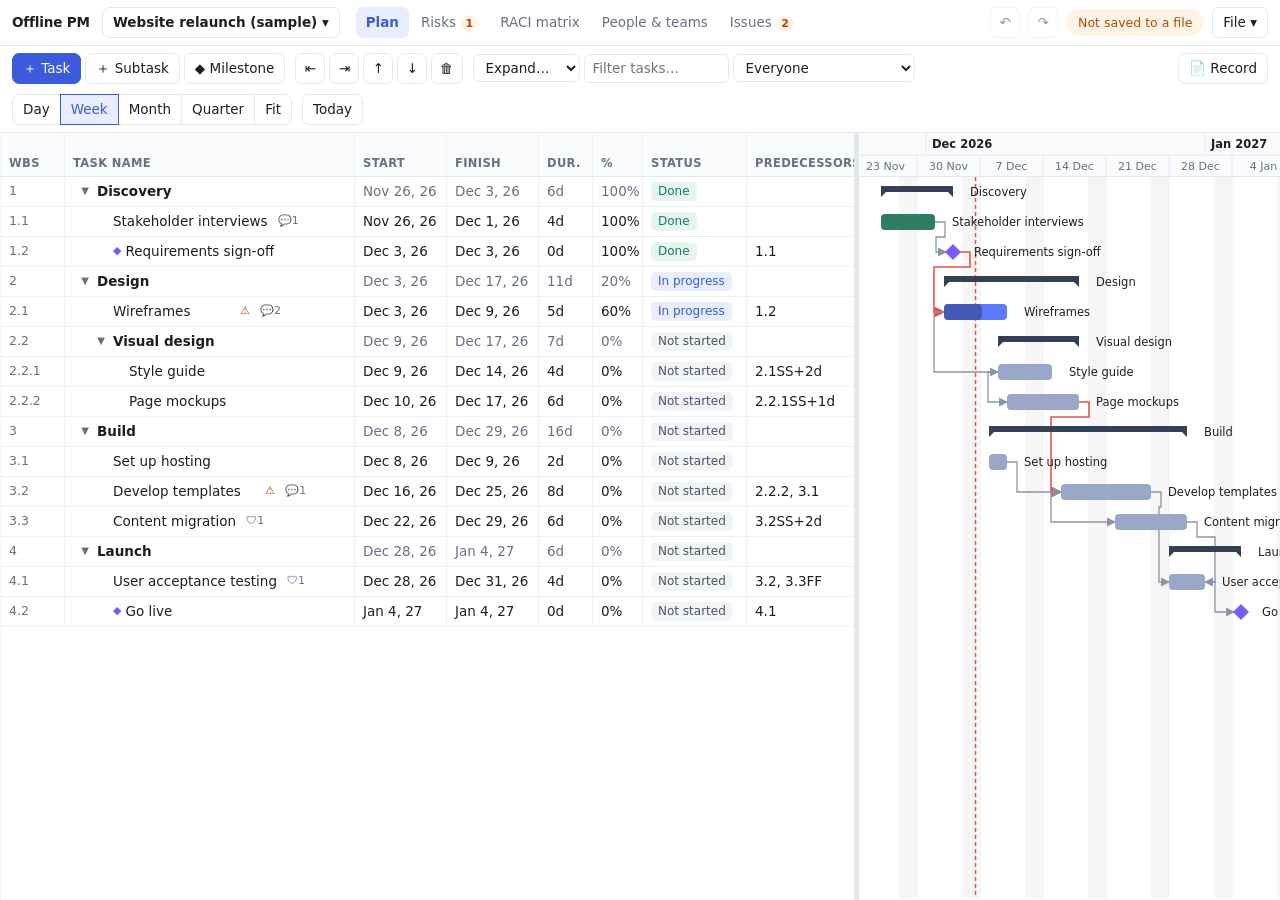
==== offline-pm.html @ 7d78dfe3 "One safe way to build HTML Every view built markup as strings with esc() placed by hand, and a misse" ====
<!doctype html>
<html lang="en">
<head>
<meta charset="utf-8">
<meta name="viewport" content="width=device-width,initial-scale=1">
<meta http-equiv="Content-Security-Policy" content="default-src 'none'; script-src 'self' 'wasm-unsafe-eval' 'sha256-VYpyw6s0FdDm0kPP0j+dYVQ2ANWQVLS3uNo81l9rn9Q=' 'sha256-zAFRMKqFIefwiPiImOupSczcv7ON8L0Sm0S3Jzw6b0E=' 'sha256-78yMjaOF2HE8S/sKh6bohguJNBeGrwupAENECQAQ4Cc=' 'sha256-sxyJeTz0/33MhJTHt9o5PbZqBb5KyYi9ANzk/XJKejk='; style-src 'unsafe-inline'; img-src data: blob:; connect-src 'none'; object-src 'none'; base-uri 'none'; form-action 'none'; frame-src 'none'; worker-src 'none'">
<title>Offline PM</title>
<style>:root{
  --bg:#f5f6f8; --panel:#fff; --panel2:#fafbfc; --ink:#1b1f24; --muted:#667085; --line:#e4e7ec; --line2:#eef0f3;
  --accent:#3b5bdb; --accent-ink:#fff; --accent-soft:#e8edff; --sel:#dfe7ff;
  --ok:#12805c; --ok-bg:#e6f6ef; --warn:#b54708; --warn-bg:#fef4e6; --err:#c01048; --err-bg:#fdecf1; --info:#475467; --info-bg:#f2f4f7;
  --bar:#5b7cfa; --bar-done:#3fae84; --bar-blocked:#e5534b; --bar-ns:#9aa8c7; --bar-prog:rgba(0,0,0,.28);
  --summary:#344054; --ms:#7a5af8; --weekend:rgba(16,24,40,.035); --today:#e5534b; --link:#8a94a6; --link-bad:#e5534b;
  --R:#3b5bdb; --A:#b54708; --C:#12805c; --I:#667085;
  --row:30px; --note-bar:#e3b341;
  color-scheme:light dark;
}
@media (prefers-color-scheme: dark){
  :root:not([data-theme="light"]){
    --bg:#101317; --panel:#171b21; --panel2:#1b2027; --ink:#e6e9ed; --muted:#98a2b3; --line:#2a3039; --line2:#222830;
    --accent:#7b93ff; --accent-ink:#0b0e13; --accent-soft:#1e2745; --sel:#24305a;
    --ok:#4ade9b; --ok-bg:#12301f; --warn:#f8b26a; --warn-bg:#3a2510; --err:#ff7aa2; --err-bg:#3d1424; --info:#a6b0c0; --info-bg:#222830; --note-bar:#a07a24;
    --bar:#6d8bff; --bar-done:#3fbf8f; --bar-blocked:#f06a62; --bar-ns:#5d6b88; --bar-prog:rgba(0,0,0,.35);
    --summary:#c9d1dc; --ms:#a48afb; --weekend:rgba(255,255,255,.035); --link:#76809a;
    --R:#7b93ff; --A:#f8b26a; --C:#4ade9b; --I:#98a2b3;
  }
}
*{box-sizing:border-box}
[hidden]{display:none !important}
html,body{height:100%}
body{margin:0;background:var(--bg);color:var(--ink);font:13.5px/1.4 system-ui,-apple-system,"Segoe UI",Roboto,sans-serif;display:flex;flex-direction:column;overflow:hidden}
button,input,select,textarea{font:inherit;color:inherit}
button{background:var(--panel);border:1px solid var(--line);border-radius:7px;padding:5px 10px;cursor:pointer;white-space:nowrap}
button:hover:not(:disabled){border-color:var(--muted)}
button:disabled{opacity:.45;cursor:default}
button.primary{background:var(--accent);color:var(--accent-ink);border-color:var(--accent)}
button.icon{padding:5px 8px;min-width:30px}
button.danger{color:var(--err)}
input,select,textarea{background:var(--panel);border:1px solid var(--line);border-radius:6px;padding:4px 7px}
input:focus,select:focus,textarea:focus,button:focus-visible{outline:2px solid var(--accent);outline-offset:-1px}
input[type=checkbox]{accent-color:var(--accent)}
.hint{color:var(--muted);font-size:12.5px}
.spacer{flex:1}
hr{border:0;border-top:1px solid var(--line);margin:4px 0}

/* header */
.top{display:flex;align-items:center;gap:8px;padding:7px 12px;background:var(--panel);border-bottom:1px solid var(--line);flex-wrap:wrap}
.brand{font-weight:750;letter-spacing:-.01em;margin-right:4px}
.projbtn{font-weight:600;max-width:260px;overflow:hidden;text-overflow:ellipsis}
.tabs{display:flex;gap:2px;margin-left:8px}
.tab{border:0;background:none;padding:6px 10px;border-radius:7px;color:var(--muted)}
.tab:hover{background:var(--line2)}
.tab.active{background:var(--accent-soft);color:var(--accent);font-weight:600}
.badge{display:inline-block;min-width:18px;padding:0 5px;border-radius:9px;background:var(--warn-bg);color:var(--warn);font-size:11px;font-weight:700;text-align:center}
.pill{border-radius:999px;font-size:12.5px;padding:4px 11px}
.pill.ok{background:var(--ok-bg);color:var(--ok);border-color:transparent}
.pill.warn{background:var(--warn-bg);color:var(--warn);border-color:transparent}
.pill.busy{background:var(--accent-soft);color:var(--accent);border-color:transparent}
.pill.err{background:var(--err-bg);color:var(--err);border-color:transparent}
.ro-banner{display:flex;align-items:center;gap:10px;padding:6px 12px;background:var(--warn-bg);color:var(--warn);border-bottom:1px solid var(--line);font-weight:600}
.ro-banner[hidden]{display:none}
.bk-list{display:flex;flex-direction:column;gap:8px;margin:0;padding:0;list-style:none}
.bk-list li{display:flex;align-items:center;gap:10px;justify-content:space-between;border:1px solid var(--line);border-radius:8px;padding:8px 10px}
.menuwrap{position:relative}
.menu{position:absolute;top:calc(100% + 4px);left:0;z-index:50;min-width:220px;background:var(--panel);border:1px solid var(--line);border-radius:9px;box-shadow:0 10px 30px rgba(0,0,0,.15);padding:5px;display:flex;flex-direction:column}
.menu.right{left:auto;right:0}
.menu button{border:0;text-align:left;padding:7px 10px;border-radius:6px;background:none}
.menu button:hover{background:var(--line2)}
.menu button.cur{font-weight:650;color:var(--accent)}

/* views */
#views{flex:1;min-height:0;display:flex;flex-direction:column}
.view{flex:1;min-height:0;display:flex;flex-direction:column}
.view[hidden]{display:none}
.toolbar{display:flex;align-items:center;gap:10px;padding:7px 12px;border-bottom:1px solid var(--line);background:var(--panel);flex-wrap:wrap}
.grp{display:flex;gap:4px;align-items:center}
.seg{gap:0}
.seg button{border-radius:0;margin-left:-1px}
.seg button:first-child{border-radius:7px 0 0 7px;margin-left:0}
.seg button:last-child{border-radius:0 7px 7px 0}
.seg button.on{background:var(--accent-soft);color:var(--accent);border-color:var(--accent);position:relative;z-index:1}

/* plan split */
.split{flex:1;min-height:0;display:flex;position:relative}
.grid-pane{display:flex;flex-direction:column;min-width:240px;width:760px;background:var(--panel)}
.gantt-pane{flex:1;min-width:120px;display:flex;flex-direction:column;background:var(--panel)}
.splitter{width:5px;cursor:col-resize;background:var(--line);flex:none}
.splitter:hover,.splitter.drag{background:var(--accent)}
.grid-head,.gantt-head{height:44px;flex:none;overflow:hidden;border-bottom:1px solid var(--line);background:var(--panel2)}
/* Both panes always show both scrollbars with the same style, so their heights (and scroll ranges) match row for row. */
.grid-body,.gantt-body{flex:1;overflow:scroll;position:relative;scrollbar-width:thin}
.grid-body{outline:none}
.grid-body:focus-visible{outline:2px solid var(--accent);outline-offset:-2px}
.grid-canvas{position:relative}
.gantt-body svg,.gantt-head svg{display:block}

.ghead-row{display:flex;height:44px;align-items:flex-end}
.gh{padding:0 8px 6px;font-size:11.5px;font-weight:600;color:var(--muted);text-transform:uppercase;letter-spacing:.03em;white-space:nowrap;overflow:hidden;text-overflow:ellipsis;flex:none;border-right:1px solid var(--line2);height:100%;display:flex;align-items:flex-end}
.grow{position:absolute;left:0;display:flex;height:var(--row);border-bottom:1px solid var(--line2);align-items:center}
.grow:hover{background:var(--panel2)}
.grow.sel{background:var(--sel)}
.grow.summary .c-name{font-weight:650}
.grow.drop-before{box-shadow:inset 0 2px 0 var(--accent)}
.grow.drop-after{box-shadow:inset 0 -2px 0 var(--accent)}
.grow.drop-child{background:var(--accent-soft);box-shadow:inset 0 0 0 2px var(--accent)}
.gc{flex:none;height:100%;padding:0 8px;display:flex;align-items:center;overflow:hidden;white-space:nowrap;text-overflow:ellipsis;border-right:1px solid var(--line2);font-variant-numeric:tabular-nums}
.gc.cur{box-shadow:inset 0 0 0 2px var(--accent)}
.gc.ro{color:var(--muted)}
.c-wbs{color:var(--muted);cursor:grab;font-size:12.5px;user-select:none}
.c-name{gap:4px}
.c-name .nm{overflow:hidden;text-overflow:ellipsis}
.caret{width:16px;flex:none;text-align:center;color:var(--muted);cursor:pointer;user-select:none;font-size:10px}
.ms-ico{color:var(--ms);font-size:11px}
.warn-dot{color:var(--warn);font-size:11px;margin-left:auto;padding-left:4px}
.st{font-size:12px;padding:1px 7px;border-radius:5px}
.st-ns{background:var(--info-bg);color:var(--info)} .st-ip{background:var(--accent-soft);color:var(--accent)}
.st-bl{background:var(--err-bg);color:var(--err)} .st-dn{background:var(--ok-bg);color:var(--ok)}
.chips{display:flex;gap:3px;overflow:hidden}
.chip{display:inline-flex;align-items:center;gap:3px;padding:1px 6px;border-radius:5px;background:var(--info-bg);font-size:12px;white-space:nowrap}
.chip.team{background:var(--accent-soft);color:var(--accent)}
.chip.inh{opacity:.6;font-style:italic}
.chip.inactive{text-decoration:line-through;opacity:.7}
.cell-editor{position:absolute;z-index:20;border:2px solid var(--accent);border-radius:0;padding:0 6px;height:var(--row);background:var(--panel)}
.empty{padding:30px;text-align:center;color:var(--muted)}

/* gantt svg */
.g-grid line{stroke:var(--line2)}
.g-weekend{fill:var(--weekend)}
.g-today{stroke:var(--today);stroke-width:1.5;stroke-dasharray:4 3}
.g-hdr-top{font-size:11.5px;font-weight:650;fill:var(--ink)}
.g-hdr-bot{font-size:11px;fill:var(--muted)}
.g-hdr-line{stroke:var(--line)}
.g-rowsel{fill:var(--sel)}
.bar{cursor:grab}
.bar rect.b{rx:4;fill:var(--bar)}
.bar.st-dn rect.b{fill:var(--bar-done)} .bar.st-bl rect.b{fill:var(--bar-blocked)} .bar.st-ns rect.b{fill:var(--bar-ns)}
.bar rect.p{fill:var(--bar-prog);pointer-events:none}
.bar.sel rect.b{stroke:var(--ink);stroke-width:1.5}
.bar.summary path{fill:var(--summary)}
.bar.summary{cursor:default}
.bar.ms path{fill:var(--ms)}
.bar.sel.ms path{stroke:var(--ink);stroke-width:1.5}
.bar text.lbl{font-size:11.5px;fill:var(--ink);pointer-events:none}
.bar .hnd{fill:var(--panel);stroke:var(--accent);stroke-width:1.5;opacity:0;cursor:crosshair}
.bar .edge{fill:transparent;cursor:ew-resize}
.bar:hover .hnd,.linking .bar .hnd{opacity:1}
.linking .bar.target rect.b,.linking .bar.target path{stroke:var(--accent);stroke-width:2}
.dep path.ln{fill:none;stroke:var(--link);stroke-width:1.3}
.dep path.hit{fill:none;stroke:transparent;stroke-width:9;cursor:pointer}
.dep:hover path.ln{stroke:var(--accent);stroke-width:2}
.dep.bad path.ln{stroke:var(--link-bad);stroke-width:1.6}
.dep.sel path.ln{stroke:var(--accent);stroke-width:2.4}
.ghost-link{stroke:var(--accent);stroke-width:1.5;stroke-dasharray:4 3;fill:none;pointer-events:none}
.dragtip{position:fixed;z-index:80;background:var(--ink);color:var(--bg);padding:4px 8px;border-radius:6px;font-size:12px;pointer-events:none;white-space:nowrap}

.frm{display:grid;grid-template-columns:96px 1fr;gap:6px 8px;align-items:center}
.frm label{color:var(--muted);font-size:12.5px}
.frm input,.frm select,.frm textarea{width:100%}
.frm textarea{min-height:90px;resize:vertical}
.rowlist{display:flex;flex-direction:column;gap:4px}
.rowitem{display:flex;gap:6px;align-items:center;padding:4px 6px;border:1px solid var(--line2);border-radius:6px}
.rowitem .grow1{flex:1;overflow:hidden;text-overflow:ellipsis;white-space:nowrap}
.rowitem select{padding:2px 4px}
.rowitem input[type=number]{width:58px;padding:2px 4px}
.x{border:0;background:none;color:var(--muted);padding:0 4px;font-size:15px}
.x:hover{color:var(--err)}

/* popover */
.pop{position:fixed;z-index:70;background:var(--panel);border:1px solid var(--line);border-radius:9px;box-shadow:0 12px 32px rgba(0,0,0,.18);padding:10px;min-width:220px;max-height:60vh;overflow:auto}
.pop h4{margin:0 0 8px;font-size:13px}
.pick{display:flex;flex-direction:column;gap:1px;max-height:300px;overflow:auto;margin-top:6px}
.pick label{display:flex;gap:7px;align-items:center;padding:4px 6px;border-radius:5px;cursor:pointer}
.pick label:hover{background:var(--line2)}
.pick .sub{color:var(--muted);font-size:11.5px;margin-left:auto}
.pop .acts{display:flex;gap:6px;justify-content:flex-end;margin-top:10px}

/* raci matrix */
.raci-wrap{flex:1;overflow:auto;background:var(--panel)}
table.raci{border-collapse:separate;border-spacing:0;font-size:13px}
table.raci th,table.raci td{border-bottom:1px solid var(--line2);border-right:1px solid var(--line2);height:30px;padding:0 8px;white-space:nowrap}
table.raci thead th{position:sticky;top:0;background:var(--panel2);z-index:2;font-weight:600;font-size:12px;vertical-align:bottom;padding-bottom:6px;height:auto}
table.raci th.pc{width:74px;min-width:74px;max-width:74px;text-align:center;white-space:normal;line-height:1.2}
table.raci th.pc .k{display:block;color:var(--muted);font-weight:400;font-size:11px}
table.raci .tn{position:sticky;left:0;background:var(--panel);z-index:1;min-width:300px;max-width:420px;overflow:hidden;text-overflow:ellipsis}
table.raci thead .tn{z-index:3;background:var(--panel2)}
table.raci tr.summary .tn{font-weight:650}
table.raci td.cell{text-align:center;cursor:pointer;font-weight:750;user-select:none}
table.raci td.cell:hover{background:var(--line2)}
table.raci td.R{color:var(--R);background:color-mix(in srgb,var(--R) 10%,transparent)}
table.raci td.A{color:var(--A);background:color-mix(in srgb,var(--A) 12%,transparent)}
table.raci td.C{color:var(--C);background:color-mix(in srgb,var(--C) 10%,transparent)}
table.raci td.I{color:var(--I);background:color-mix(in srgb,var(--I) 10%,transparent)}
table.raci td.flag{color:var(--warn);font-size:12px;min-width:150px}

/* people */
.people-cols{flex:1;overflow:auto;display:grid;grid-template-columns:repeat(auto-fit,minmax(380px,1fr));gap:14px;padding:14px;align-content:start}
.card{background:var(--panel);border:1px solid var(--line);border-radius:10px;padding:12px}
.card-h{display:flex;align-items:center;gap:8px;margin-bottom:8px}
.card-h h2,.card-h h3{margin:0;font-size:15px;flex:1}
.prow{display:flex;gap:10px;align-items:center;padding:8px 6px;border-bottom:1px solid var(--line2)}
.prow:last-child{border-bottom:0}
.avatar{width:30px;height:30px;border-radius:50%;display:grid;place-items:center;font-size:12px;font-weight:700;color:#fff;flex:none}
.avatar.team{border-radius:8px}
.prow .info{flex:1;min-width:0}
.prow .nm{font-weight:600}
.prow .meta{color:var(--muted);font-size:12.5px;overflow:hidden;text-overflow:ellipsis;white-space:nowrap}
.prow.inactive .nm{text-decoration:line-through;color:var(--muted)}

/* issues */
.issue-list{flex:1;overflow:auto;padding:12px;display:flex;flex-direction:column;gap:6px;max-width:980px}
.issue{display:flex;gap:10px;align-items:center;padding:8px 10px;background:var(--panel);border:1px solid var(--line);border-radius:8px;cursor:pointer}
.issue:hover{border-color:var(--accent)}
.lvl{font-size:11px;font-weight:700;padding:1px 7px;border-radius:5px;text-transform:uppercase}
.lvl.warn{background:var(--warn-bg);color:var(--warn)} .lvl.info{background:var(--info-bg);color:var(--info)}
.issue .tk{color:var(--muted);min-width:0;max-width:40%;overflow:hidden;text-overflow:ellipsis;white-space:nowrap}

/* log panel */
.logpanel{position:fixed;right:12px;top:52px;width:380px;max-height:70vh;overflow:auto;z-index:60;background:var(--panel);border:1px solid var(--line);border-radius:10px;box-shadow:0 12px 32px rgba(0,0,0,.18);padding:12px}
.lanes{display:grid;gap:5px;margin-bottom:8px}
.lane{display:flex;justify-content:space-between;padding:6px 9px;border:1px solid var(--line);border-radius:7px;font-size:12.5px}
#logList{list-style:none;margin:0;padding:0;display:grid;gap:5px}
#logList li{border:1px solid var(--line);border-radius:7px;padding:6px 8px;font-size:12px}
#logList li.info{border-style:dashed;color:var(--muted)}
#logList li.bad{border-color:var(--err)}
.lt{display:flex;justify-content:space-between;gap:8px}.lt time{color:var(--muted);flex:none}
.tag{padding:1px 6px;border-radius:4px;font-size:11px;margin-right:4px}
.tag.ok{background:var(--ok-bg);color:var(--ok)} .tag.no{background:var(--warn-bg);color:var(--warn)} .tag.bad{background:var(--err-bg);color:var(--err)}

/* modal */
.modal-back{position:fixed;inset:0;background:rgba(10,14,20,.45);z-index:90;display:grid;place-items:center;padding:16px}
.modal-back[hidden]{display:none}
.modal{background:var(--panel);border-radius:12px;box-shadow:0 20px 60px rgba(0,0,0,.3);width:min(980px,100%);max-height:calc(100vh - 32px);display:flex;flex-direction:column}
.modal.small{width:min(520px,100%)}
.modal-h{display:flex;align-items:center;gap:10px;padding:14px 16px;border-bottom:1px solid var(--line)}
.modal-h h2{margin:0;font-size:16px;flex:1}
.modal-b{padding:14px 16px;overflow:auto;flex:1}
.modal-f{display:flex;gap:8px;justify-content:flex-end;padding:12px 16px;border-top:1px solid var(--line);align-items:center}
.steps{display:flex;gap:6px;font-size:12.5px;color:var(--muted)}
.steps span.on{color:var(--accent);font-weight:650}
table.map{width:100%;border-collapse:collapse;font-size:13px}
table.map th{text-align:left;color:var(--muted);font-weight:600;font-size:12px;padding:6px 8px;border-bottom:1px solid var(--line)}
table.map td{padding:5px 8px;border-bottom:1px solid var(--line2);vertical-align:middle}
table.map td.sample{color:var(--muted);max-width:280px;overflow:hidden;text-overflow:ellipsis;white-space:nowrap}
table.map select{max-width:240px}
.opts{display:grid;grid-template-columns:repeat(auto-fit,minmax(250px,1fr));gap:10px 18px;margin:10px 0 14px}
.opts label{display:flex;flex-direction:column;gap:4px;font-size:12.5px;color:var(--muted)}
.msg{padding:8px 10px;border-radius:7px;margin:6px 0;font-size:13px}
.msg.warn{background:var(--warn-bg);color:var(--warn)} .msg.err{background:var(--err-bg);color:var(--err)} .msg.ok{background:var(--ok-bg);color:var(--ok)}
.preview{font-size:12.5px;border:1px solid var(--line);border-radius:8px;max-height:46vh;overflow:auto}
.preview table{border-collapse:collapse;width:100%}
.preview td,.preview th{padding:3px 8px;border-bottom:1px solid var(--line2);white-space:nowrap;text-align:left}
.preview th{position:sticky;top:0;background:var(--panel2)}
.help-grid{display:grid;grid-template-columns:auto 1fr;gap:4px 16px;font-size:13px}
kbd{font:11.5px ui-monospace,Consolas,monospace;background:var(--line2);border:1px solid var(--line);border-radius:4px;padding:1px 5px}

#toast{position:fixed;left:50%;bottom:22px;transform:translateX(-50%);padding:9px 14px;border-radius:8px;background:var(--ink);color:var(--bg);opacity:0;pointer-events:none;transition:opacity .2s;max-width:90vw;z-index:100}
#toast.show{opacity:1}#toast.err{background:var(--err-bg);color:var(--err);border:1px solid var(--err);font-weight:600}

/* print */
/* record form */
.form-pane{flex:none;width:0;min-width:0;padding:0;scrollbar-gutter:stable;container-type:inline-size;overflow:hidden auto;background:var(--bg);border-right:1px solid var(--line);box-sizing:border-box;visibility:hidden;transition:width .22s ease,padding .22s ease,visibility 0s linear .22s}
.form-pane.open{padding:0 16px 24px;visibility:visible;transition:width .22s ease,padding .22s ease}
.split .grid-pane{transition:width .22s ease}
.split .grid-pane{min-width:0}
@media (prefers-reduced-motion:reduce){.form-pane,.form-pane.open{transition:none}}
.f-head{position:sticky;top:0;z-index:5;display:flex;align-items:flex-start;gap:10px;margin:0 -16px 12px;padding:10px 16px;background:var(--panel);border-bottom:1px solid var(--line)}
.f-title{flex:1;min-width:0}
.f-title h2{margin:2px 0 0;font-size:17px;display:flex;align-items:baseline;gap:8px;flex-wrap:wrap}
.f-kind{font-size:11px;font-weight:600;text-transform:uppercase;letter-spacing:.04em;color:var(--accent);background:var(--accent-soft);padding:1px 7px;border-radius:9px}
.f-wbs{color:var(--muted);font-weight:500}
.f-crumbs{font-size:12px;color:var(--muted);display:flex;gap:5px;flex-wrap:wrap}
.f-crumbs a,.f-field a,.n-on a,.rel-list a{color:var(--accent);text-decoration:none}
.f-crumbs a:hover,.f-field a:hover,.n-on a:hover,.rel-list a:hover{text-decoration:underline}
.f-crumbs .sep{opacity:.6}
.f-acts{display:flex;gap:4px}
.f-fields{display:grid;grid-template-columns:minmax(0,1fr) minmax(0,1fr);gap:10px 14px;background:var(--panel);border:1px solid var(--line);border-radius:10px;padding:14px}
.f-field{display:flex;flex-direction:column;gap:3px;min-width:0}
.f-field.wide{grid-column:1/-1}
.f-field>label{color:var(--muted);font-size:12px}
.f-rbox{display:flex;flex-direction:column;gap:4px}
.f-sw{display:flex;align-items:center;gap:6px;font-size:12px;color:var(--muted);cursor:pointer}
.f-field input.sw{appearance:none;width:28px;height:16px;border-radius:9px;background:var(--muted);position:relative;cursor:pointer;margin:0;padding:0;border:0;flex:none;transition:background .15s}
.f-field input.sw::after{content:"";position:absolute;top:2px;left:2px;width:12px;height:12px;border-radius:50%;background:#fff;transition:left .15s}
.f-field input.sw:checked{background:var(--accent)}
.f-field input.sw:checked::after{left:14px}
.f-party:disabled{opacity:.85;cursor:default}
.f-field input,.f-field select,.f-field textarea{width:100%}
.f-field textarea{resize:vertical;min-height:54px}
.f-field input:disabled,.f-field select:disabled{opacity:.75;background:var(--panel2)}
.f-party{text-align:left;display:flex;flex-wrap:wrap;gap:3px;align-items:center;min-height:30px;width:100%;white-space:normal}
.f-sec{margin-top:14px;background:var(--panel);border:1px solid var(--line);border-radius:10px;padding:12px 14px}
.f-sec-h{display:flex;align-items:center;gap:8px;margin-bottom:8px}
.f-sec-h h3{margin:0;font-size:14px}
.sec-tog{border:0;background:none;padding:0;display:flex;align-items:center;gap:6px;color:inherit}
.sec-tog .car{font-size:10px;color:var(--muted);width:10px}
.f-sec.det .f-fields{border:0;padding:4px 0 0;background:none}
.f-sec.det .f-sec-h:last-child,.f-sec.mg .f-sec-h:last-child{margin-bottom:0}
.mg-l .nc{margin-left:auto;font-size:11px;color:var(--muted);flex:none}
.mg-wrap{display:flex;border:1px solid var(--line2);border-radius:8px;overflow:hidden}
.mg-lbls{flex:none;border-right:1px solid var(--line);background:var(--panel2)}
.mg-lh{height:44px;display:flex;align-items:flex-end;padding:0 8px 6px;font-size:12px;font-weight:600;color:var(--muted);border-bottom:1px solid var(--line);box-sizing:border-box}
.mg-l{height:var(--row);display:flex;align-items:center;gap:6px;padding:0 8px;font-size:12.5px;cursor:pointer;border-bottom:1px solid var(--line2);box-sizing:border-box;white-space:nowrap;overflow:hidden}
.mg-l:hover{background:var(--sel)}
.mg-l.summary{font-weight:600}
.mg-l .w{color:var(--muted);flex:none}
.mg-l .n{overflow:hidden;text-overflow:ellipsis}
.mg-chart{flex:1;overflow-x:auto;overflow-y:hidden}
.mg-svg{display:block}
.mg-svg .bar{cursor:pointer}
.mg-span{fill:var(--accent-soft);opacity:.55}
.mg-row{stroke:var(--line2)}
.mg-hdr text{pointer-events:none}
.n-composer{border:1px solid var(--line);border-radius:8px;padding:8px;background:var(--panel2)}
.n-compose,.n-edit{width:100%;resize:vertical;font:inherit;box-sizing:border-box}
.n-cbar{display:flex;align-items:center;gap:6px;margin-top:6px}
.n-stream{margin-top:10px;display:flex;flex-direction:column}
.n-entry{display:flex;gap:10px;padding:10px 4px;border-top:1px solid var(--line2)}
.n-entry:first-child{border-top:0}
.n-av{width:22px;height:22px;flex:none;border-radius:50%;background:var(--line2);display:grid;place-items:center;margin-top:1px}
.n-av svg{width:14px;height:14px;fill:var(--muted)}
.n-main{flex:1;min-width:0;border-left:3px solid var(--note-bar);padding-left:10px}
.n-head{display:flex;align-items:baseline;gap:8px;flex-wrap:wrap;font-size:12.5px}
.n-head time,.n-ed,.n-on{color:var(--muted)}
.n-body{margin-top:3px;white-space:pre-wrap;overflow-wrap:anywhere;line-height:1.45}
.n-body a{color:var(--accent)}
.n-empty{padding:8px 2px}
button.link{border:0;background:none;padding:0 2px;color:var(--accent);font-size:12px}
button.link:hover{text-decoration:underline}
button.link.danger{color:var(--err)}
.rel-tabs{display:flex;gap:2px;border-bottom:1px solid var(--line);flex-wrap:wrap}
.rel-tab{border:0;border-bottom:2px solid transparent;border-radius:0;background:none;padding:6px 10px;color:var(--muted);display:flex;gap:6px;align-items:center}
.rel-tab.on{color:var(--accent);border-bottom-color:var(--accent);font-weight:600}
.rel-tab .cnt{background:var(--line2);color:var(--ink);border-radius:9px;padding:0 6px;font-size:11px;font-weight:600}
.rel-tab .soon{font-size:10px;text-transform:uppercase;color:var(--muted);border:1px dashed var(--line);border-radius:6px;padding:0 4px}
.rel-body{padding-top:10px}
.rel-bar{display:flex;gap:6px;margin-bottom:8px;flex-wrap:wrap}
table.rel-list{width:100%;border-collapse:collapse;font-size:12.5px}
.rel-list th{text-align:left;font-weight:600;color:var(--muted);background:var(--panel2);padding:5px 8px;border-bottom:1px solid var(--line)}
.rel-list td{padding:5px 8px;border-bottom:1px solid var(--line2);vertical-align:middle}
.rel-list tr.click{cursor:pointer}
.rel-list tr.click:hover td{background:var(--sel)}
.rel-list tr.summary td{font-weight:600}
.rel-list td.num{text-align:right;color:var(--muted)}
.rel-list select{padding:2px 4px}
.rel-empty{padding:10px 2px}
.rel-soon p{margin:0 0 8px}
.gc .nc{margin-left:6px;font-size:11px;color:var(--muted);flex:none}
.gc .open-rec{margin-left:auto;padding:0 4px;color:var(--accent);opacity:0;cursor:pointer;flex:none;font-weight:700}
.grow:hover .open-rec,.grow.sel .open-rec{opacity:1}
@container (max-width:330px){.f-fields{grid-template-columns:1fr}}
/* risks page */
.rk-pane{flex:1;min-width:0;overflow:auto;background:var(--panel)}
.rp-pane{flex:none;width:30%;min-width:240px;display:flex;flex-direction:column;border-left:1px solid var(--line);background:var(--panel2)}
.rp-head{display:flex;align-items:center;gap:8px;padding:8px 10px;border-bottom:1px solid var(--line)}
.rp-head input{flex:1;min-width:0}
.rp-list{flex:1;overflow:auto;padding:4px 0;user-select:none}
.rp-row{display:flex;align-items:center;gap:6px;height:30px;padding:0 10px;font-size:12.5px;cursor:grab;white-space:nowrap;overflow:hidden;border-top:2px solid transparent;border-bottom:2px solid transparent}
.rp-row:hover{background:var(--sel)}
.rp-row.summary{font-weight:600}
.rp-row .w{color:var(--muted);flex:none;min-width:30px}
.rp-row .n{overflow:hidden;text-overflow:ellipsis}
.rp-row .sh{margin-left:auto;font-size:11px;color:var(--muted);flex:none}
.rp-row .dot{width:7px;height:7px;border-radius:50%;flex:none;background:var(--bar-ns)}
.rp-row .dot.st-ip{background:var(--bar)} .rp-row .dot.st-dn{background:var(--bar-done)} .rp-row .dot.st-bl{background:var(--bar-blocked)}
.rp-row.drop-on{background:var(--accent-soft);box-shadow:inset 0 0 0 2px var(--accent)}
.rp-row.drop-before{border-top-color:var(--accent)} .rp-row.drop-after{border-bottom-color:var(--accent)}
.rp-row.flash{animation:flash 1.4s ease}
@keyframes flash{0%,60%{background:var(--accent-soft)}100%{background:transparent}}
table.rk{width:100%;border-collapse:collapse;font-size:12.5px}
.rk th{position:sticky;top:0;z-index:2;background:var(--panel2);text-align:left;font-weight:600;color:var(--muted);padding:6px 6px;border-bottom:1px solid var(--line);white-space:nowrap}
.rk td{padding:4px 6px;border-bottom:1px solid var(--line2);vertical-align:top}
.rk tr.rk-risk td{background:var(--panel2);border-top:1px solid var(--line)}
.rk tr.sel td{background:var(--sel)}
.rk tr.drop-on td{box-shadow:inset 0 2px 0 var(--accent),inset 0 -2px 0 var(--accent);background:var(--accent-soft)}
.rk .rk-tc{min-width:240px;width:34%}
.rk-cell{display:flex;align-items:flex-start;gap:6px}
.rk-indent{padding-left:30px}
.rk-kind{font-size:10px;font-weight:700;text-transform:uppercase;letter-spacing:.04em;color:var(--accent);background:var(--accent-soft);border-radius:8px;padding:2px 6px;margin-top:4px;flex:none}
.rk-name,.rk-text{flex:1;min-width:0;border:1px solid transparent;background:transparent;font:inherit;padding:3px 5px;border-radius:5px}
.rk-name{font-weight:650}
.rk-text{resize:none;overflow:hidden;line-height:1.35}
.rk-kind.mit{color:var(--warn);background:var(--warn-bg)}
.rk-open{border:0;background:none;padding:3px 4px;color:var(--accent);font-weight:700;opacity:0;flex:none}
.rk tr:hover .rk-open,.rk tr.sel .rk-open,.rk-open:focus{opacity:1}
.rk-name:hover,.rk-text:hover{border-color:var(--line)}
.rk-name:focus,.rk-text:focus{border-color:var(--accent);background:var(--panel);outline:none}
.rk-drag{width:14px;color:var(--muted);cursor:grab;user-select:none;padding-top:7px !important;text-align:center}
.rk-drag:hover,.rk tr:hover .rk-drag{color:var(--accent)}
.rk tr:hover .rk-drag{background:var(--accent-soft)}
.tpop{width:320px}
.print-root .signoff{display:flex;gap:40px;margin-top:24px;font-size:11px}
.rk select{padding:2px 4px}
.rk-lmh{width:42px}
.rk td:nth-child(8){white-space:nowrap}
.rk-party{border:0;background:none;padding:2px;text-align:left;display:flex;flex-wrap:wrap;gap:3px;white-space:normal;min-height:24px}
.rk-party:hover:not(:disabled){background:var(--line2)}
.rk-tasks{display:flex;flex-wrap:wrap;gap:4px;align-items:center}
.tchip{display:inline-flex;align-items:center;gap:2px;border:1px solid var(--line);border-radius:10px;padding:0 2px 0 7px;font-size:11.5px;background:var(--panel)}
.tchip a{color:var(--ink);text-decoration:none}
.tchip a:hover{text-decoration:underline}
.tchip.st-dn{border-color:var(--ok)} .tchip.st-bl{border-color:var(--err)} .tchip.st-ip{border-color:var(--accent)}
.tchip .x{border:0;background:none;padding:0 3px;color:var(--muted)}
.rk-add{font-size:11.5px;padding:1px 7px;border-radius:10px}
.rk-acts{white-space:nowrap;text-align:right}
.rk-acts .icon{padding:2px 6px}
.rk-ctl{display:flex;align-items:center;gap:4px;white-space:nowrap}
.rk td.num{text-align:center;white-space:nowrap}
.rs{display:inline-block;padding:1px 8px;border-radius:9px;font-size:11.5px;font-weight:600;white-space:nowrap;background:var(--line2)}
.rs-mitigating{background:var(--warn-bg);color:var(--warn)} .rs-mitigated{background:var(--ok-bg);color:var(--ok)} .rs-accepted{background:var(--info-bg);color:var(--info)}
.pick-btn{display:block;width:100%;text-align:left;border:0;border-radius:6px;padding:6px 8px;white-space:normal;background:none}
.pick-btn:hover{background:var(--sel)}
table.closeout td{vertical-align:top;white-space:normal}
table.closeout tr.bad td:nth-child(6){color:var(--err);font-weight:700}
#raciSplit .raci-wrap{flex:1;min-width:0}
table.raci.team td.tcell{position:relative;text-align:center;white-space:nowrap}
table.raci.team td.tcell b{font-weight:700;margin-right:3px}
table.raci.team .mr{display:inline-block;font-size:10.5px;font-weight:600;border-radius:7px;padding:0 4px;margin:0 1px;background:var(--line2);color:var(--ink)}
table.raci.team .plus{position:absolute;top:1px;right:1px;width:15px;height:15px;line-height:12px;padding:0;border-radius:4px;font-size:12px;opacity:0;color:var(--accent)}
table.raci.team td.tcell:hover .plus{opacity:1}
table.raci.team .mr.r-R{color:var(--R)} table.raci.team .mr.r-A{color:var(--A)} table.raci.team .mr.r-C{color:var(--C)} table.raci.team .mr.r-I{color:var(--I)}
table.raci tr.sel td{outline:1px solid var(--accent);outline-offset:-1px}
.tn-link{color:inherit;text-decoration:none}
.tn-link:hover{color:var(--accent);text-decoration:underline}
.print-root{display:none}
@media print{
  :root,:root:not([data-theme="light"]){
    --ink:#111; --muted:#555; --line:#d0d5dd; --line2:#e8eaee; --panel:#fff; --sel:transparent; --weekend:rgba(0,0,0,.04);
    --bar:#5b7cfa; --bar-done:#3fae84; --bar-blocked:#e5534b; --bar-ns:#9aa8c7; --bar-prog:rgba(0,0,0,.28);
    --summary:#344054; --ms:#7a5af8; --today:#e5534b; --link:#8a94a6; --link-bad:#e5534b;
    color-scheme:light;
  }
  @page{size:landscape;margin:10mm}
  body{display:block;overflow:visible;background:#fff;color:#000}
  body > *:not(.print-root){display:none !important}
  .print-root{display:block}
  .print-root h1{font-size:16px;margin:0 0 4px}
  .print-root .sub{font-size:11px;color:#555;margin-bottom:8px}
  .print-root table{border-collapse:collapse;width:100%;font-size:10px}
  .print-root th,.print-root td{border-bottom:1px solid #ddd;padding:2px 5px;text-align:left;white-space:nowrap}
  .print-root table.wrap td{white-space:normal;vertical-align:top}
  .print-root tr{break-inside:avoid}
  .print-root svg{width:100%;height:auto}
  .print-root .pg{break-after:page}
}
@media (max-width:760px){
  .grid-pane{width:100% !important}
  .gantt-pane,.splitter{display:none}
  .tabs{order:10;width:100%;margin-left:0}
}
</style>
</head>
<body>
<header class="top">
  <div class="brand">Offline PM</div>
  <div class="menuwrap">
    <button id="projBtn" class="projbtn" aria-haspopup="menu"><span id="projName">…</span> ▾</button>
    <div id="projMenu" class="menu" hidden></div>
  </div>
  <nav class="tabs" role="tablist">
    <button class="tab active" data-view="plan">Plan</button>
    <button class="tab" data-view="risks">Risks <span id="riskGapCount" class="badge" hidden title="Risks with gaps"></span></button>
    <button class="tab" data-view="raci">RACI matrix</button>
    <button class="tab" data-view="people">People &amp; teams</button>
    <button class="tab" data-view="issues">Issues <span id="issueBadge" class="badge" hidden></span></button>
  </nav>
  <div class="spacer"></div>
  <button id="undoBtn" class="icon" title="Undo (Ctrl+Z)">↶</button>
  <button id="redoBtn" class="icon" title="Redo (Ctrl+Y)">↷</button>
  <button id="savePill" class="pill" title="Save status. Click for the save log">…</button>
  <div class="menuwrap">
    <button id="fileBtn" aria-haspopup="menu">File ▾</button>
    <div id="fileMenu" class="menu right" hidden>
      <button data-act="new">New plan file…</button>
      <button data-act="open">Open plan file…</button>
      <button data-act="copy">Save a copy as…</button>
      <button data-act="backups">Recover replaced copies…</button>
      <button data-act="reconnect" id="mReconnect" hidden>Reconnect to file</button>
      <hr>
      <button data-act="import">Import from Excel / CSV…</button>
      <button data-act="riskImport">Import risks from Excel / CSV…</button>
      <button data-act="xlsx">Export to Excel (.xlsx)</button>
      <button data-act="csv">Export tasks (.csv)</button>
      <hr>
      <button data-act="print">Print / save as PDF…</button>
      <button data-act="help">Help &amp; shortcuts</button>
    </div>
  </div>
</header>
<div id="roBanner" class="ro-banner" hidden role="status"><span id="roText"></span> <button id="roTake">Take over editing here</button></div>

<main id="views">
  <section id="view-plan" class="view">
    <div class="toolbar">
      <div class="grp">
        <button id="addTaskBtn" class="primary" title="New task below (Insert)">＋ Task</button>
        <button id="addSubBtn" title="New subtask (Ctrl+Insert)">＋ Subtask</button>
        <button id="addMsBtn" title="New milestone">◆ Milestone</button>
      </div>
      <div class="grp">
        <button id="outdentBtn" class="icon" title="Outdent (Shift+Tab)">⇤</button>
        <button id="indentBtn" class="icon" title="Indent (Tab)">⇥</button>
        <button id="upBtn" class="icon" title="Move up (Alt+Shift+↑)">↑</button>
        <button id="downBtn" class="icon" title="Move down (Alt+Shift+↓)">↓</button>
        <button id="delBtn" class="icon" title="Delete task (Delete)">🗑</button>
      </div>
      <div class="grp">
        <select id="levelSel" title="Show outline levels">
          <option value="">Expand…</option><option value="all">Expand all</option>
          <option value="1">Level 1</option><option value="2">Level 2</option><option value="3">Level 3</option><option value="4">Level 4</option>
        </select>
        <input id="searchBox" type="search" placeholder="Filter tasks…" size="14">
        <select id="personFilter" title="Show tasks for a person or team"><option value="">Everyone</option></select>
      </div>
      <div class="spacer"></div>
      <div class="grp">
        <button id="detailsBtn" title="Open the record form for the selected task (Ctrl+I)">📄 Record</button>
      </div>
      <div class="grp seg" id="grainSeg">
        <button data-grain="day">Day</button><button data-grain="week" class="on">Week</button>
        <button data-grain="month">Month</button><button data-grain="quarter">Quarter</button>
        <button data-grain="fit" title="Fit whole project">Fit</button>
      </div>
      <button id="todayBtn" title="Scroll to today">Today</button>
    </div>
    <div class="split" id="split">
      <section id="formPane" class="form-pane" aria-hidden="true"></section>
      <div class="grid-pane" id="gridPane">
        <div class="grid-head" id="gridHead"></div>
        <div class="grid-body" id="gridBody" tabindex="0" role="treegrid" aria-label="Plan outline" aria-readonly="false"><div class="grid-canvas" id="gridCanvas"><div id="gridRows"></div></div></div>
      </div>
      <div class="splitter" id="splitter" title="Drag to resize"></div>
      <div class="gantt-pane" id="ganttPane">
        <div class="gantt-head" id="ganttHead"><svg id="ganttHeadSvg"></svg></div>
        <div class="gantt-body" id="ganttBody"><svg id="ganttSvg"></svg></div>
      </div>
    </div>
  </section>

  <section id="view-risks" class="view" hidden>
    <div class="toolbar">
      <div class="grp"><button id="addRiskBtn" class="primary" title="New risk">＋ Risk</button></div>
      <div class="grp seg" id="riskSeg"><button data-f="all" class="on">All</button><button data-f="gaps" title="Risks with something not covered">Gaps</button></div>
      <div class="grp"><input id="riskSearch" type="search" placeholder="Filter risks…" size="16"></div>
      <div class="spacer"></div>
      <span class="hint">Drag ⠿ onto a task to link it, or between tasks to create one</span>
      <div class="grp"><button id="riskImportBtn">Import risks…</button><button id="closeoutBtn">Closeout report</button></div>
    </div>
    <div class="split" id="riskSplit">
      <section id="riskFormPane" class="form-pane" aria-hidden="true"></section>
      <div class="rk-pane" id="riskBody"></div>
      <div class="rp-pane">
        <div class="rp-head"><b>Plan</b><input id="planSearch" type="search" placeholder="Find task…"></div>
        <div class="rp-list" id="riskPlanList"></div>
      </div>
    </div>
  </section>

  <section id="view-raci" class="view" hidden>
    <div class="toolbar">
      <div class="grp seg" id="raciBySeg"><button data-by="team">By team</button><button data-by="person">By person</button></div>
      <div class="grp"><label><input type="checkbox" id="raciOnlyUsed" checked> Only people/teams with assignments</label></div>
      <div class="grp"><label><input type="checkbox" id="raciLeaves"> Hide summary tasks</label></div>
      <div class="spacer"></div>
      <span class="hint" id="raciHint"></span>
    </div>
    <div class="split" id="raciSplit"><div class="raci-wrap" id="raciWrap"></div></div>
  </section>

  <section id="view-people" class="view" hidden>
    <div class="people-cols">
      <div class="card">
        <div class="card-h"><h2>People</h2><button id="addPersonBtn" class="primary">＋ Person</button></div>
        <div id="peopleList"></div>
      </div>
      <div class="card">
        <div class="card-h"><h2>Teams</h2><button id="addTeamBtn" class="primary">＋ Team</button></div>
        <div id="teamList"></div>
      </div>
    </div>
  </section>

  <section id="view-issues" class="view" hidden>
    <div class="toolbar">
      <div class="grp seg" id="issueSeg"><button data-f="all" class="on">All</button><button data-f="warn">Warnings</button><button data-f="raci">RACI</button><button data-f="dep">Dependencies</button><button data-f="dates">Dates</button></div>
    </div>
    <div id="issueList" class="issue-list"></div>
  </section>
</main>

<div id="logPanel" class="logpanel" hidden>
  <div class="card-h"><h3>Save log</h3><label class="hint"><input type="checkbox" id="slowMo"> Slow-motion saves</label><button id="logClose" class="icon">✕</button></div>
  <div class="lanes">
    <div class="lane"><span>Browser crash buffer</span><b id="laneMirror">–</b></div>
    <div class="lane"><span id="laneDiskName">Plan file</span><b id="laneDisk">–</b></div>
  </div>
  <ol id="logList"></ol>
</div>
<div id="modalBack" class="modal-back" hidden><div id="modal" class="modal" role="dialog" aria-modal="true" aria-labelledby="modalTitle" tabindex="-1"></div></div>
<div id="pop" class="pop" hidden></div>
<div id="dragTip" class="dragtip" hidden></div>
<div id="printRoot" class="print-root"></div>
<div id="toast" role="status" aria-live="polite"></div>

<script>
// We are modularizing this manually because the current modularize setting in Emscripten has some issues:
// https://github.com/kripken/emscripten/issues/5820
// In addition, When you use emcc's modularization, it still expects to export a global object called `Module`,
// which is able to be used/called before the WASM is loaded.
// The modularization below exports a promise that loads and resolves to the actual sql.js module.
// That way, this module can't be used before the WASM is finished loading.

// We are going to define a function that a user will call to start loading initializing our Sql.js library
// However, that function might be called multiple times, and on subsequent calls, we don't actually want it to instantiate a new instance of the Module
// Instead, we want to return the previously loaded module

// TODO: Make this not declare a global if used in the browser
var initSqlJsPromise = undefined;

var initSqlJs = function (moduleConfig) {

    if (initSqlJsPromise){
      return initSqlJsPromise;
    }
    // If we're here, we've never called this function before
    initSqlJsPromise = new Promise(function (resolveModule, reject) {

        // We are modularizing this manually because the current modularize setting in Emscripten has some issues:
        // https://github.com/kripken/emscripten/issues/5820

        // The way to affect the loading of emcc compiled modules is to create a variable called `Module` and add
        // properties to it, like `preRun`, `postRun`, etc
        // We are using that to get notified when the WASM has finished loading.
        // Only then will we return our promise

        // If they passed in a moduleConfig object, use that
        // Otherwise, initialize Module to the empty object
        var Module = typeof moduleConfig !== 'undefined' ? moduleConfig : {};

        // EMCC only allows for a single onAbort function (not an array of functions)
        // So if the user defined their own onAbort function, we remember it and call it
        var originalOnAbortFunction = Module['onAbort'];
        Module['onAbort'] = function (errorThatCausedAbort) {
            reject(new Error(errorThatCausedAbort));
            if (originalOnAbortFunction){
              originalOnAbortFunction(errorThatCausedAbort);
            }
        };

        Module['postRun'] = Module['postRun'] || [];
        Module['postRun'].push(function () {
            // When Emscripted calls postRun, this promise resolves with the built Module
            resolveModule(Module);
        });

        // There is a section of code in the emcc-generated code below that looks like this:
        // (Note that this is lowercase `module`)
        // if (typeof module !== 'undefined') {
        //     module['exports'] = Module;
        // }
        // When that runs, it's going to overwrite our own modularization export efforts in shell-post.js!
        // The only way to tell emcc not to emit it is to pass the MODULARIZE=1 or MODULARIZE_INSTANCE=1 flags,
        // but that carries with it additional unnecessary baggage/bugs we don't want either.
        // So, we have three options:
        // 1) We undefine `module`
        // 2) We remember what `module['exports']` was at the beginning of this function and we restore it later
        // 3) We write a script to remove those lines of code as part of the Make process.
        //
        // Since those are the only lines of code that care about module, we will undefine it. It's the most straightforward
        // of the options, and has the side effect of reducing emcc's efforts to modify the module if its output were to change in the future.
        // That's a nice side effect since we're handling the modularization efforts ourselves
        module = undefined;

        // The emcc-generated code and shell-post.js code goes below,
        // meaning that all of it runs inside of this promise. If anything throws an exception, our promise will abort
var f;f||=typeof Module !== 'undefined' ? Module : {};"use strict";
f.onRuntimeInitialized=function(){function a(g,l){switch(typeof l){case "boolean":mc(g,l?1:0);break;case "number":nc(g,l);break;case "string":oc(g,l,-1,-1);break;case "object":if(null===l)lb(g);else if(null!=l.length){var n=aa(l,ba);pc(g,n,l.length,-1);ca(n)}else Aa(g,"Wrong API use : tried to return a value of an unknown type ("+l+").",-1);break;default:lb(g)}}function b(g,l){for(var n=[],t=0;t<g;t+=1){var w=m(l+4*t,"i32"),z=qc(w);if(1===z||2===z)w=rc(w);else if(3===z)w=sc(w);else if(4===z){z=w;
w=tc(z);z=uc(z);for(var N=new Uint8Array(w),L=0;L<w;L+=1)N[L]=p[z+L];w=N}else w=null;n.push(w)}return n}function c(g,l){this.La=g;this.db=l;this.Ja=1;this.fb=[]}function d(g,l){this.db=l;l=da(g)+1;this.Ya=ea(l);if(null===this.Ya)throw Error("Unable to allocate memory for the SQL string");fa(g,q,this.Ya,l);this.eb=this.Ya;this.Ua=this.ib=null}function e(g){this.filename="dbfile_"+(4294967295*Math.random()>>>0);if(null!=g){var l=this.filename,n="/",t=l;n&&(n="string"==typeof n?n:ha(n),t=l?u(n+"/"+l):
n);l=ia(!0,!0);t=ja(t,(void 0!==l?l:438)&4095|32768,0);if(g){if("string"==typeof g){n=Array(g.length);for(var w=0,z=g.length;w<z;++w)n[w]=g.charCodeAt(w);g=n}ka(t,l|146);n=la(t,577);ma(n,g,0,g.length,0);na(n);ka(t,l)}}this.handleError(r(this.filename,h));this.db=m(h,"i32");ob(this.db);this.Za={};this.Na={}}var h=x(4),k=f.cwrap,r=k("sqlite3_open","number",["string","number"]),y=k("sqlite3_close_v2","number",["number"]),v=k("sqlite3_exec","number",["number","string","number","number","number"]),F=k("sqlite3_changes",
"number",["number"]),H=k("sqlite3_prepare_v2","number",["number","string","number","number","number"]),pb=k("sqlite3_sql","string",["number"]),vc=k("sqlite3_normalized_sql","string",["number"]),qb=k("sqlite3_prepare_v2","number",["number","number","number","number","number"]),wc=k("sqlite3_bind_text","number",["number","number","number","number","number"]),rb=k("sqlite3_bind_blob","number",["number","number","number","number","number"]),xc=k("sqlite3_bind_double","number",["number","number","number"]),
yc=k("sqlite3_bind_int","number",["number","number","number"]),zc=k("sqlite3_bind_parameter_index","number",["number","string"]),Ac=k("sqlite3_step","number",["number"]),Bc=k("sqlite3_errmsg","string",["number"]),Cc=k("sqlite3_column_count","number",["number"]),Dc=k("sqlite3_data_count","number",["number"]),Ec=k("sqlite3_column_double","number",["number","number"]),sb=k("sqlite3_column_text","string",["number","number"]),Fc=k("sqlite3_column_blob","number",["number","number"]),Gc=k("sqlite3_column_bytes",
"number",["number","number"]),Hc=k("sqlite3_column_type","number",["number","number"]),Ic=k("sqlite3_column_name","string",["number","number"]),Jc=k("sqlite3_reset","number",["number"]),Kc=k("sqlite3_clear_bindings","number",["number"]),Lc=k("sqlite3_finalize","number",["number"]),tb=k("sqlite3_create_function_v2","number","number string number number number number number number number".split(" ")),qc=k("sqlite3_value_type","number",["number"]),tc=k("sqlite3_value_bytes","number",["number"]),sc=k("sqlite3_value_text",
"string",["number"]),uc=k("sqlite3_value_blob","number",["number"]),rc=k("sqlite3_value_double","number",["number"]),nc=k("sqlite3_result_double","",["number","number"]),lb=k("sqlite3_result_null","",["number"]),oc=k("sqlite3_result_text","",["number","string","number","number"]),pc=k("sqlite3_result_blob","",["number","number","number","number"]),mc=k("sqlite3_result_int","",["number","number"]),Aa=k("sqlite3_result_error","",["number","string","number"]),ub=k("sqlite3_aggregate_context","number",
["number","number"]),ob=k("RegisterExtensionFunctions","number",["number"]);c.prototype.bind=function(g){if(!this.La)throw"Statement closed";this.reset();return Array.isArray(g)?this.wb(g):null!=g&&"object"===typeof g?this.xb(g):!0};c.prototype.step=function(){if(!this.La)throw"Statement closed";this.Ja=1;var g=Ac(this.La);switch(g){case 100:return!0;case 101:return!1;default:throw this.db.handleError(g);}};c.prototype.rb=function(g){null==g&&(g=this.Ja,this.Ja+=1);return Ec(this.La,g)};c.prototype.Ab=
function(g){null==g&&(g=this.Ja,this.Ja+=1);g=sb(this.La,g);if("function"!==typeof BigInt)throw Error("BigInt is not supported");return BigInt(g)};c.prototype.Bb=function(g){null==g&&(g=this.Ja,this.Ja+=1);return sb(this.La,g)};c.prototype.getBlob=function(g){null==g&&(g=this.Ja,this.Ja+=1);var l=Gc(this.La,g);g=Fc(this.La,g);for(var n=new Uint8Array(l),t=0;t<l;t+=1)n[t]=p[g+t];return n};c.prototype.get=function(g,l){l=l||{};null!=g&&this.bind(g)&&this.step();g=[];for(var n=Dc(this.La),t=0;t<n;t+=
1)switch(Hc(this.La,t)){case 1:var w=l.useBigInt?this.Ab(t):this.rb(t);g.push(w);break;case 2:g.push(this.rb(t));break;case 3:g.push(this.Bb(t));break;case 4:g.push(this.getBlob(t));break;default:g.push(null)}return g};c.prototype.getColumnNames=function(){for(var g=[],l=Cc(this.La),n=0;n<l;n+=1)g.push(Ic(this.La,n));return g};c.prototype.getAsObject=function(g,l){g=this.get(g,l);l=this.getColumnNames();for(var n={},t=0;t<l.length;t+=1)n[l[t]]=g[t];return n};c.prototype.getSQL=function(){return pb(this.La)};
c.prototype.getNormalizedSQL=function(){return vc(this.La)};c.prototype.run=function(g){null!=g&&this.bind(g);this.step();return this.reset()};c.prototype.nb=function(g,l){null==l&&(l=this.Ja,this.Ja+=1);g=oa(g);var n=aa(g,ba);this.fb.push(n);this.db.handleError(wc(this.La,l,n,g.length-1,0))};c.prototype.vb=function(g,l){null==l&&(l=this.Ja,this.Ja+=1);var n=aa(g,ba);this.fb.push(n);this.db.handleError(rb(this.La,l,n,g.length,0))};c.prototype.mb=function(g,l){null==l&&(l=this.Ja,this.Ja+=1);this.db.handleError((g===
(g|0)?yc:xc)(this.La,l,g))};c.prototype.yb=function(g){null==g&&(g=this.Ja,this.Ja+=1);rb(this.La,g,0,0,0)};c.prototype.ob=function(g,l){null==l&&(l=this.Ja,this.Ja+=1);switch(typeof g){case "string":this.nb(g,l);return;case "number":this.mb(g,l);return;case "bigint":this.nb(g.toString(),l);return;case "boolean":this.mb(g+0,l);return;case "object":if(null===g){this.yb(l);return}if(null!=g.length){this.vb(g,l);return}}throw"Wrong API use : tried to bind a value of an unknown type ("+g+").";};c.prototype.xb=
function(g){var l=this;Object.keys(g).forEach(function(n){var t=zc(l.La,n);0!==t&&l.ob(g[n],t)});return!0};c.prototype.wb=function(g){for(var l=0;l<g.length;l+=1)this.ob(g[l],l+1);return!0};c.prototype.reset=function(){this.freemem();return 0===Kc(this.La)&&0===Jc(this.La)};c.prototype.freemem=function(){for(var g;void 0!==(g=this.fb.pop());)ca(g)};c.prototype.free=function(){this.freemem();var g=0===Lc(this.La);delete this.db.Za[this.La];this.La=0;return g};d.prototype.next=function(){if(null===
this.Ya)return{done:!0};null!==this.Ua&&(this.Ua.free(),this.Ua=null);if(!this.db.db)throw this.gb(),Error("Database closed");var g=pa(),l=x(4);qa(h);qa(l);try{this.db.handleError(qb(this.db.db,this.eb,-1,h,l));this.eb=m(l,"i32");var n=m(h,"i32");if(0===n)return this.gb(),{done:!0};this.Ua=new c(n,this.db);this.db.Za[n]=this.Ua;return{value:this.Ua,done:!1}}catch(t){throw this.ib=ra(this.eb),this.gb(),t;}finally{sa(g)}};d.prototype.gb=function(){ca(this.Ya);this.Ya=null};d.prototype.getRemainingSQL=
function(){return null!==this.ib?this.ib:ra(this.eb)};"function"===typeof Symbol&&"symbol"===typeof Symbol.iterator&&(d.prototype[Symbol.iterator]=function(){return this});e.prototype.run=function(g,l){if(!this.db)throw"Database closed";if(l){g=this.prepare(g,l);try{g.step()}finally{g.free()}}else this.handleError(v(this.db,g,0,0,h));return this};e.prototype.exec=function(g,l,n){if(!this.db)throw"Database closed";var t=pa(),w=null;try{var z=ta(g),N=x(4);for(g=[];0!==m(z,"i8");){qa(h);qa(N);this.handleError(qb(this.db,
z,-1,h,N));var L=m(h,"i32");z=m(N,"i32");if(0!==L){var K=null;w=new c(L,this);for(null!=l&&w.bind(l);w.step();)null===K&&(K={columns:w.getColumnNames(),values:[]},g.push(K)),K.values.push(w.get(null,n));w.free()}}return g}catch(O){throw w&&w.free(),O;}finally{sa(t)}};e.prototype.each=function(g,l,n,t,w){"function"===typeof l&&(t=n,n=l,l=void 0);g=this.prepare(g,l);try{for(;g.step();)n(g.getAsObject(null,w))}finally{g.free()}if("function"===typeof t)return t()};e.prototype.prepare=function(g,l){qa(h);
this.handleError(H(this.db,g,-1,h,0));g=m(h,"i32");if(0===g)throw"Nothing to prepare";var n=new c(g,this);null!=l&&n.bind(l);return this.Za[g]=n};e.prototype.iterateStatements=function(g){return new d(g,this)};e.prototype["export"]=function(){Object.values(this.Za).forEach(function(l){l.free()});Object.values(this.Na).forEach(ua);this.Na={};this.handleError(y(this.db));var g=va(this.filename);this.handleError(r(this.filename,h));this.db=m(h,"i32");ob(this.db);return g};e.prototype.close=function(){null!==
this.db&&(Object.values(this.Za).forEach(function(g){g.free()}),Object.values(this.Na).forEach(ua),this.Na={},this.handleError(y(this.db)),wa("/"+this.filename),this.db=null)};e.prototype.handleError=function(g){if(0===g)return null;g=Bc(this.db);throw Error(g);};e.prototype.getRowsModified=function(){return F(this.db)};e.prototype.create_function=function(g,l){Object.prototype.hasOwnProperty.call(this.Na,g)&&(ua(this.Na[g]),delete this.Na[g]);var n=xa(function(t,w,z){w=b(w,z);try{var N=l.apply(null,
w)}catch(L){Aa(t,L,-1);return}a(t,N)},"viii");this.Na[g]=n;this.handleError(tb(this.db,g,l.length,1,0,n,0,0,0));return this};e.prototype.create_aggregate=function(g,l){var n=l.init||function(){return null},t=l.finalize||function(K){return K},w=l.step;if(!w)throw"An aggregate function must have a step function in "+g;var z={};Object.hasOwnProperty.call(this.Na,g)&&(ua(this.Na[g]),delete this.Na[g]);l=g+"__finalize";Object.hasOwnProperty.call(this.Na,l)&&(ua(this.Na[l]),delete this.Na[l]);var N=xa(function(K,
O,Ua){var X=ub(K,1);Object.hasOwnProperty.call(z,X)||(z[X]=n());O=b(O,Ua);O=[z[X]].concat(O);try{z[X]=w.apply(null,O)}catch(Nc){delete z[X],Aa(K,Nc,-1)}},"viii"),L=xa(function(K){var O=ub(K,1);try{var Ua=t(z[O])}catch(X){delete z[O];Aa(K,X,-1);return}a(K,Ua);delete z[O]},"vi");this.Na[g]=N;this.Na[l]=L;this.handleError(tb(this.db,g,w.length-1,1,0,0,N,L,0));return this};f.Database=e};
var ya=Object.assign({},f),za="./this.program",Ba="object"==typeof window,Ca="function"==typeof importScripts,Da="object"==typeof process&&"object"==typeof process.versions&&"string"==typeof process.versions.node,A="",Ea,Fa,Ga;
if(Da){var fs=require("fs"),Ha=require("path");A=Ca?Ha.dirname(A)+"/":__dirname+"/";Ea=(a,b)=>{a=Ia(a)?new URL(a):Ha.normalize(a);return fs.readFileSync(a,b?void 0:"utf8")};Ga=a=>{a=Ea(a,!0);a.buffer||(a=new Uint8Array(a));return a};Fa=(a,b,c,d=!0)=>{a=Ia(a)?new URL(a):Ha.normalize(a);fs.readFile(a,d?void 0:"utf8",(e,h)=>{e?c(e):b(d?h.buffer:h)})};!f.thisProgram&&1<process.argv.length&&(za=process.argv[1].replace(/\\/g,"/"));process.argv.slice(2);"undefined"!=typeof module&&(module.exports=f);f.inspect=
()=>"[Emscripten Module object]"}else if(Ba||Ca)Ca?A=self.location.href:"undefined"!=typeof document&&document.currentScript&&(A=document.currentScript.src),A=0!==A.indexOf("blob:")?A.substr(0,A.replace(/[?#].*/,"").lastIndexOf("/")+1):"",Ea=a=>{var b=new XMLHttpRequest;b.open("GET",a,!1);b.send(null);return b.responseText},Ca&&(Ga=a=>{var b=new XMLHttpRequest;b.open("GET",a,!1);b.responseType="arraybuffer";b.send(null);return new Uint8Array(b.response)}),Fa=(a,b,c)=>{var d=new XMLHttpRequest;d.open("GET",
a,!0);d.responseType="arraybuffer";d.onload=()=>{200==d.status||0==d.status&&d.response?b(d.response):c()};d.onerror=c;d.send(null)};var Ja=f.print||console.log.bind(console),B=f.printErr||console.error.bind(console);Object.assign(f,ya);ya=null;f.thisProgram&&(za=f.thisProgram);var Ka;f.wasmBinary&&(Ka=f.wasmBinary);"object"!=typeof WebAssembly&&C("no native wasm support detected");var La,Ma=!1,p,q,Na,D,E,Oa,Pa;
function Qa(){var a=La.buffer;f.HEAP8=p=new Int8Array(a);f.HEAP16=Na=new Int16Array(a);f.HEAPU8=q=new Uint8Array(a);f.HEAPU16=new Uint16Array(a);f.HEAP32=D=new Int32Array(a);f.HEAPU32=E=new Uint32Array(a);f.HEAPF32=Oa=new Float32Array(a);f.HEAPF64=Pa=new Float64Array(a)}var Ra=[],Sa=[],Ta=[];function Va(){var a=f.preRun.shift();Ra.unshift(a)}var G=0,Wa=null,Xa=null;
function C(a){f.onAbort?.(a);a="Aborted("+a+")";B(a);Ma=!0;throw new WebAssembly.RuntimeError(a+". Build with -sASSERTIONS for more info.");}var Ya=a=>a.startsWith("data:application/octet-stream;base64,"),Ia=a=>a.startsWith("file://"),Za;Za="sql-wasm.wasm";if(!Ya(Za)){var $a=Za;Za=f.locateFile?f.locateFile($a,A):A+$a}function ab(a){if(a==Za&&Ka)return new Uint8Array(Ka);if(Ga)return Ga(a);throw"both async and sync fetching of the wasm failed";}
function bb(a){if(!Ka&&(Ba||Ca)){if("function"==typeof fetch&&!Ia(a))return fetch(a,{credentials:"same-origin"}).then(b=>{if(!b.ok)throw"failed to load wasm binary file at '"+a+"'";return b.arrayBuffer()}).catch(()=>ab(a));if(Fa)return new Promise((b,c)=>{Fa(a,d=>b(new Uint8Array(d)),c)})}return Promise.resolve().then(()=>ab(a))}function cb(a,b,c){return bb(a).then(d=>WebAssembly.instantiate(d,b)).then(d=>d).then(c,d=>{B(`failed to asynchronously prepare wasm: ${d}`);C(d)})}
function db(a,b){var c=Za;Ka||"function"!=typeof WebAssembly.instantiateStreaming||Ya(c)||Ia(c)||Da||"function"!=typeof fetch?cb(c,a,b):fetch(c,{credentials:"same-origin"}).then(d=>WebAssembly.instantiateStreaming(d,a).then(b,function(e){B(`wasm streaming compile failed: ${e}`);B("falling back to ArrayBuffer instantiation");return cb(c,a,b)}))}var I,J,eb=a=>{for(;0<a.length;)a.shift()(f)};
function m(a,b="i8"){b.endsWith("*")&&(b="*");switch(b){case "i1":return p[a>>0];case "i8":return p[a>>0];case "i16":return Na[a>>1];case "i32":return D[a>>2];case "i64":C("to do getValue(i64) use WASM_BIGINT");case "float":return Oa[a>>2];case "double":return Pa[a>>3];case "*":return E[a>>2];default:C(`invalid type for getValue: ${b}`)}}
function qa(a){var b="i32";b.endsWith("*")&&(b="*");switch(b){case "i1":p[a>>0]=0;break;case "i8":p[a>>0]=0;break;case "i16":Na[a>>1]=0;break;case "i32":D[a>>2]=0;break;case "i64":C("to do setValue(i64) use WASM_BIGINT");case "float":Oa[a>>2]=0;break;case "double":Pa[a>>3]=0;break;case "*":E[a>>2]=0;break;default:C(`invalid type for setValue: ${b}`)}}
var fb="undefined"!=typeof TextDecoder?new TextDecoder("utf8"):void 0,M=(a,b,c)=>{var d=b+c;for(c=b;a[c]&&!(c>=d);)++c;if(16<c-b&&a.buffer&&fb)return fb.decode(a.subarray(b,c));for(d="";b<c;){var e=a[b++];if(e&128){var h=a[b++]&63;if(192==(e&224))d+=String.fromCharCode((e&31)<<6|h);else{var k=a[b++]&63;e=224==(e&240)?(e&15)<<12|h<<6|k:(e&7)<<18|h<<12|k<<6|a[b++]&63;65536>e?d+=String.fromCharCode(e):(e-=65536,d+=String.fromCharCode(55296|e>>10,56320|e&1023))}}else d+=String.fromCharCode(e)}return d},
ra=(a,b)=>a?M(q,a,b):"",gb=(a,b)=>{for(var c=0,d=a.length-1;0<=d;d--){var e=a[d];"."===e?a.splice(d,1):".."===e?(a.splice(d,1),c++):c&&(a.splice(d,1),c--)}if(b)for(;c;c--)a.unshift("..");return a},u=a=>{var b="/"===a.charAt(0),c="/"===a.substr(-1);(a=gb(a.split("/").filter(d=>!!d),!b).join("/"))||b||(a=".");a&&c&&(a+="/");return(b?"/":"")+a},hb=a=>{var b=/^(\/?|)([\s\S]*?)((?:\.{1,2}|[^\/]+?|)(\.[^.\/]*|))(?:[\/]*)$/.exec(a).slice(1);a=b[0];b=b[1];if(!a&&!b)return".";b&&=b.substr(0,b.length-1);return a+
b},ib=a=>{if("/"===a)return"/";a=u(a);a=a.replace(/\/$/,"");var b=a.lastIndexOf("/");return-1===b?a:a.substr(b+1)},jb=()=>{if("object"==typeof crypto&&"function"==typeof crypto.getRandomValues)return c=>crypto.getRandomValues(c);if(Da)try{var a=require("crypto");if(a.randomFillSync)return c=>a.randomFillSync(c);var b=a.randomBytes;return c=>(c.set(b(c.byteLength)),c)}catch(c){}C("initRandomDevice")},kb=a=>(kb=jb())(a);
function mb(){for(var a="",b=!1,c=arguments.length-1;-1<=c&&!b;c--){b=0<=c?arguments[c]:"/";if("string"!=typeof b)throw new TypeError("Arguments to path.resolve must be strings");if(!b)return"";a=b+"/"+a;b="/"===b.charAt(0)}a=gb(a.split("/").filter(d=>!!d),!b).join("/");return(b?"/":"")+a||"."}
var nb=[],da=a=>{for(var b=0,c=0;c<a.length;++c){var d=a.charCodeAt(c);127>=d?b++:2047>=d?b+=2:55296<=d&&57343>=d?(b+=4,++c):b+=3}return b},fa=(a,b,c,d)=>{if(!(0<d))return 0;var e=c;d=c+d-1;for(var h=0;h<a.length;++h){var k=a.charCodeAt(h);if(55296<=k&&57343>=k){var r=a.charCodeAt(++h);k=65536+((k&1023)<<10)|r&1023}if(127>=k){if(c>=d)break;b[c++]=k}else{if(2047>=k){if(c+1>=d)break;b[c++]=192|k>>6}else{if(65535>=k){if(c+2>=d)break;b[c++]=224|k>>12}else{if(c+3>=d)break;b[c++]=240|k>>18;b[c++]=128|k>>
12&63}b[c++]=128|k>>6&63}b[c++]=128|k&63}}b[c]=0;return c-e};function oa(a,b){var c=Array(da(a)+1);a=fa(a,c,0,c.length);b&&(c.length=a);return c}var vb=[];function wb(a,b){vb[a]={input:[],output:[],Xa:b};xb(a,yb)}
var yb={open(a){var b=vb[a.node.rdev];if(!b)throw new P(43);a.tty=b;a.seekable=!1},close(a){a.tty.Xa.fsync(a.tty)},fsync(a){a.tty.Xa.fsync(a.tty)},read(a,b,c,d){if(!a.tty||!a.tty.Xa.sb)throw new P(60);for(var e=0,h=0;h<d;h++){try{var k=a.tty.Xa.sb(a.tty)}catch(r){throw new P(29);}if(void 0===k&&0===e)throw new P(6);if(null===k||void 0===k)break;e++;b[c+h]=k}e&&(a.node.timestamp=Date.now());return e},write(a,b,c,d){if(!a.tty||!a.tty.Xa.jb)throw new P(60);try{for(var e=0;e<d;e++)a.tty.Xa.jb(a.tty,b[c+
e])}catch(h){throw new P(29);}d&&(a.node.timestamp=Date.now());return e}},zb={sb(){a:{if(!nb.length){var a=null;if(Da){var b=Buffer.alloc(256),c=0,d=process.stdin.fd;try{c=fs.readSync(d,b)}catch(e){if(e.toString().includes("EOF"))c=0;else throw e;}0<c?a=b.slice(0,c).toString("utf-8"):a=null}else"undefined"!=typeof window&&"function"==typeof window.prompt?(a=window.prompt("Input: "),null!==a&&(a+="\n")):"function"==typeof readline&&(a=readline(),null!==a&&(a+="\n"));if(!a){a=null;break a}nb=oa(a,!0)}a=
nb.shift()}return a},jb(a,b){null===b||10===b?(Ja(M(a.output,0)),a.output=[]):0!=b&&a.output.push(b)},fsync(a){a.output&&0<a.output.length&&(Ja(M(a.output,0)),a.output=[])},Mb(){return{Ib:25856,Kb:5,Hb:191,Jb:35387,Gb:[3,28,127,21,4,0,1,0,17,19,26,0,18,15,23,22,0,0,0,0,0,0,0,0,0,0,0,0,0,0,0,0]}},Nb(){return 0},Ob(){return[24,80]}},Ab={jb(a,b){null===b||10===b?(B(M(a.output,0)),a.output=[]):0!=b&&a.output.push(b)},fsync(a){a.output&&0<a.output.length&&(B(M(a.output,0)),a.output=[])}};
function Bb(a,b){var c=a.Ia?a.Ia.length:0;c>=b||(b=Math.max(b,c*(1048576>c?2:1.125)>>>0),0!=c&&(b=Math.max(b,256)),c=a.Ia,a.Ia=new Uint8Array(b),0<a.Ma&&a.Ia.set(c.subarray(0,a.Ma),0))}
var Q={Qa:null,Ra(){return Q.createNode(null,"/",16895,0)},createNode(a,b,c,d){if(24576===(c&61440)||4096===(c&61440))throw new P(63);Q.Qa||(Q.Qa={dir:{node:{Pa:Q.Ga.Pa,Oa:Q.Ga.Oa,lookup:Q.Ga.lookup,ab:Q.Ga.ab,rename:Q.Ga.rename,unlink:Q.Ga.unlink,rmdir:Q.Ga.rmdir,readdir:Q.Ga.readdir,symlink:Q.Ga.symlink},stream:{Ta:Q.Ha.Ta}},file:{node:{Pa:Q.Ga.Pa,Oa:Q.Ga.Oa},stream:{Ta:Q.Ha.Ta,read:Q.Ha.read,write:Q.Ha.write,lb:Q.Ha.lb,bb:Q.Ha.bb,cb:Q.Ha.cb}},link:{node:{Pa:Q.Ga.Pa,Oa:Q.Ga.Oa,readlink:Q.Ga.readlink},
stream:{}},pb:{node:{Pa:Q.Ga.Pa,Oa:Q.Ga.Oa},stream:Cb}});c=Db(a,b,c,d);R(c.mode)?(c.Ga=Q.Qa.dir.node,c.Ha=Q.Qa.dir.stream,c.Ia={}):32768===(c.mode&61440)?(c.Ga=Q.Qa.file.node,c.Ha=Q.Qa.file.stream,c.Ma=0,c.Ia=null):40960===(c.mode&61440)?(c.Ga=Q.Qa.link.node,c.Ha=Q.Qa.link.stream):8192===(c.mode&61440)&&(c.Ga=Q.Qa.pb.node,c.Ha=Q.Qa.pb.stream);c.timestamp=Date.now();a&&(a.Ia[b]=c,a.timestamp=c.timestamp);return c},Lb(a){return a.Ia?a.Ia.subarray?a.Ia.subarray(0,a.Ma):new Uint8Array(a.Ia):new Uint8Array(0)},
Ga:{Pa(a){var b={};b.dev=8192===(a.mode&61440)?a.id:1;b.ino=a.id;b.mode=a.mode;b.nlink=1;b.uid=0;b.gid=0;b.rdev=a.rdev;R(a.mode)?b.size=4096:32768===(a.mode&61440)?b.size=a.Ma:40960===(a.mode&61440)?b.size=a.link.length:b.size=0;b.atime=new Date(a.timestamp);b.mtime=new Date(a.timestamp);b.ctime=new Date(a.timestamp);b.zb=4096;b.blocks=Math.ceil(b.size/b.zb);return b},Oa(a,b){void 0!==b.mode&&(a.mode=b.mode);void 0!==b.timestamp&&(a.timestamp=b.timestamp);if(void 0!==b.size&&(b=b.size,a.Ma!=b))if(0==
b)a.Ia=null,a.Ma=0;else{var c=a.Ia;a.Ia=new Uint8Array(b);c&&a.Ia.set(c.subarray(0,Math.min(b,a.Ma)));a.Ma=b}},lookup(){throw Eb[44];},ab(a,b,c,d){return Q.createNode(a,b,c,d)},rename(a,b,c){if(R(a.mode)){try{var d=Fb(b,c)}catch(h){}if(d)for(var e in d.Ia)throw new P(55);}delete a.parent.Ia[a.name];a.parent.timestamp=Date.now();a.name=c;b.Ia[c]=a;b.timestamp=a.parent.timestamp;a.parent=b},unlink(a,b){delete a.Ia[b];a.timestamp=Date.now()},rmdir(a,b){var c=Fb(a,b),d;for(d in c.Ia)throw new P(55);delete a.Ia[b];
a.timestamp=Date.now()},readdir(a){var b=[".",".."],c;for(c of Object.keys(a.Ia))b.push(c);return b},symlink(a,b,c){a=Q.createNode(a,b,41471,0);a.link=c;return a},readlink(a){if(40960!==(a.mode&61440))throw new P(28);return a.link}},Ha:{read(a,b,c,d,e){var h=a.node.Ia;if(e>=a.node.Ma)return 0;a=Math.min(a.node.Ma-e,d);if(8<a&&h.subarray)b.set(h.subarray(e,e+a),c);else for(d=0;d<a;d++)b[c+d]=h[e+d];return a},write(a,b,c,d,e,h){b.buffer===p.buffer&&(h=!1);if(!d)return 0;a=a.node;a.timestamp=Date.now();
if(b.subarray&&(!a.Ia||a.Ia.subarray)){if(h)return a.Ia=b.subarray(c,c+d),a.Ma=d;if(0===a.Ma&&0===e)return a.Ia=b.slice(c,c+d),a.Ma=d;if(e+d<=a.Ma)return a.Ia.set(b.subarray(c,c+d),e),d}Bb(a,e+d);if(a.Ia.subarray&&b.subarray)a.Ia.set(b.subarray(c,c+d),e);else for(h=0;h<d;h++)a.Ia[e+h]=b[c+h];a.Ma=Math.max(a.Ma,e+d);return d},Ta(a,b,c){1===c?b+=a.position:2===c&&32768===(a.node.mode&61440)&&(b+=a.node.Ma);if(0>b)throw new P(28);return b},lb(a,b,c){Bb(a.node,b+c);a.node.Ma=Math.max(a.node.Ma,b+c)},
bb(a,b,c,d,e){if(32768!==(a.node.mode&61440))throw new P(43);a=a.node.Ia;if(e&2||a.buffer!==p.buffer){if(0<c||c+b<a.length)a.subarray?a=a.subarray(c,c+b):a=Array.prototype.slice.call(a,c,c+b);c=!0;b=65536*Math.ceil(b/65536);(e=Gb(65536,b))?(q.fill(0,e,e+b),b=e):b=0;if(!b)throw new P(48);p.set(a,b)}else c=!1,b=a.byteOffset;return{Db:b,ub:c}},cb(a,b,c,d){Q.Ha.write(a,b,0,d,c,!1);return 0}}},ia=(a,b)=>{var c=0;a&&(c|=365);b&&(c|=146);return c},Hb=null,Ib={},Jb=[],Kb=1,S=null,Lb=!0,P=null,Eb={};
function T(a,b={}){a=mb(a);if(!a)return{path:"",node:null};b=Object.assign({qb:!0,kb:0},b);if(8<b.kb)throw new P(32);a=a.split("/").filter(k=>!!k);for(var c=Hb,d="/",e=0;e<a.length;e++){var h=e===a.length-1;if(h&&b.parent)break;c=Fb(c,a[e]);d=u(d+"/"+a[e]);c.Va&&(!h||h&&b.qb)&&(c=c.Va.root);if(!h||b.Sa)for(h=0;40960===(c.mode&61440);)if(c=Mb(d),d=mb(hb(d),c),c=T(d,{kb:b.kb+1}).node,40<h++)throw new P(32);}return{path:d,node:c}}
function ha(a){for(var b;;){if(a===a.parent)return a=a.Ra.tb,b?"/"!==a[a.length-1]?`${a}/${b}`:a+b:a;b=b?`${a.name}/${b}`:a.name;a=a.parent}}function Nb(a,b){for(var c=0,d=0;d<b.length;d++)c=(c<<5)-c+b.charCodeAt(d)|0;return(a+c>>>0)%S.length}function Ob(a){var b=Nb(a.parent.id,a.name);if(S[b]===a)S[b]=a.Wa;else for(b=S[b];b;){if(b.Wa===a){b.Wa=a.Wa;break}b=b.Wa}}
function Fb(a,b){var c;if(c=(c=Pb(a,"x"))?c:a.Ga.lookup?0:2)throw new P(c,a);for(c=S[Nb(a.id,b)];c;c=c.Wa){var d=c.name;if(c.parent.id===a.id&&d===b)return c}return a.Ga.lookup(a,b)}function Db(a,b,c,d){a=new Qb(a,b,c,d);b=Nb(a.parent.id,a.name);a.Wa=S[b];return S[b]=a}function R(a){return 16384===(a&61440)}function Rb(a){var b=["r","w","rw"][a&3];a&512&&(b+="w");return b}
function Pb(a,b){if(Lb)return 0;if(!b.includes("r")||a.mode&292){if(b.includes("w")&&!(a.mode&146)||b.includes("x")&&!(a.mode&73))return 2}else return 2;return 0}function Sb(a,b){try{return Fb(a,b),20}catch(c){}return Pb(a,"wx")}function Tb(a,b,c){try{var d=Fb(a,b)}catch(e){return e.Ka}if(a=Pb(a,"wx"))return a;if(c){if(!R(d.mode))return 54;if(d===d.parent||"/"===ha(d))return 10}else if(R(d.mode))return 31;return 0}function Ub(){for(var a=0;4096>=a;a++)if(!Jb[a])return a;throw new P(33);}
function U(a){a=Jb[a];if(!a)throw new P(8);return a}function Vb(a,b=-1){Wb||(Wb=function(){this.$a={}},Wb.prototype={},Object.defineProperties(Wb.prototype,{object:{get(){return this.node},set(c){this.node=c}},flags:{get(){return this.$a.flags},set(c){this.$a.flags=c}},position:{get(){return this.$a.position},set(c){this.$a.position=c}}}));a=Object.assign(new Wb,a);-1==b&&(b=Ub());a.fd=b;return Jb[b]=a}var Cb={open(a){a.Ha=Ib[a.node.rdev].Ha;a.Ha.open?.(a)},Ta(){throw new P(70);}};
function xb(a,b){Ib[a]={Ha:b}}function Xb(a,b){var c="/"===b,d=!b;if(c&&Hb)throw new P(10);if(!c&&!d){var e=T(b,{qb:!1});b=e.path;e=e.node;if(e.Va)throw new P(10);if(!R(e.mode))throw new P(54);}b={type:a,Pb:{},tb:b,Cb:[]};a=a.Ra(b);a.Ra=b;b.root=a;c?Hb=a:e&&(e.Va=b,e.Ra&&e.Ra.Cb.push(b))}function ja(a,b,c){var d=T(a,{parent:!0}).node;a=ib(a);if(!a||"."===a||".."===a)throw new P(28);var e=Sb(d,a);if(e)throw new P(e);if(!d.Ga.ab)throw new P(63);return d.Ga.ab(d,a,b,c)}
function V(a,b){return ja(a,(void 0!==b?b:511)&1023|16384,0)}function Yb(a,b,c){"undefined"==typeof c&&(c=b,b=438);ja(a,b|8192,c)}function Zb(a,b){if(!mb(a))throw new P(44);var c=T(b,{parent:!0}).node;if(!c)throw new P(44);b=ib(b);var d=Sb(c,b);if(d)throw new P(d);if(!c.Ga.symlink)throw new P(63);c.Ga.symlink(c,b,a)}function $b(a){var b=T(a,{parent:!0}).node;a=ib(a);var c=Fb(b,a),d=Tb(b,a,!0);if(d)throw new P(d);if(!b.Ga.rmdir)throw new P(63);if(c.Va)throw new P(10);b.Ga.rmdir(b,a);Ob(c)}
function wa(a){var b=T(a,{parent:!0}).node;if(!b)throw new P(44);a=ib(a);var c=Fb(b,a),d=Tb(b,a,!1);if(d)throw new P(d);if(!b.Ga.unlink)throw new P(63);if(c.Va)throw new P(10);b.Ga.unlink(b,a);Ob(c)}function Mb(a){a=T(a).node;if(!a)throw new P(44);if(!a.Ga.readlink)throw new P(28);return mb(ha(a.parent),a.Ga.readlink(a))}function ac(a,b){a=T(a,{Sa:!b}).node;if(!a)throw new P(44);if(!a.Ga.Pa)throw new P(63);return a.Ga.Pa(a)}function bc(a){return ac(a,!0)}
function ka(a,b){a="string"==typeof a?T(a,{Sa:!0}).node:a;if(!a.Ga.Oa)throw new P(63);a.Ga.Oa(a,{mode:b&4095|a.mode&-4096,timestamp:Date.now()})}function cc(a,b){if(0>b)throw new P(28);a="string"==typeof a?T(a,{Sa:!0}).node:a;if(!a.Ga.Oa)throw new P(63);if(R(a.mode))throw new P(31);if(32768!==(a.mode&61440))throw new P(28);var c=Pb(a,"w");if(c)throw new P(c);a.Ga.Oa(a,{size:b,timestamp:Date.now()})}
function la(a,b,c){if(""===a)throw new P(44);if("string"==typeof b){var d={r:0,"r+":2,w:577,"w+":578,a:1089,"a+":1090}[b];if("undefined"==typeof d)throw Error(`Unknown file open mode: ${b}`);b=d}c=b&64?("undefined"==typeof c?438:c)&4095|32768:0;if("object"==typeof a)var e=a;else{a=u(a);try{e=T(a,{Sa:!(b&131072)}).node}catch(h){}}d=!1;if(b&64)if(e){if(b&128)throw new P(20);}else e=ja(a,c,0),d=!0;if(!e)throw new P(44);8192===(e.mode&61440)&&(b&=-513);if(b&65536&&!R(e.mode))throw new P(54);if(!d&&(c=
e?40960===(e.mode&61440)?32:R(e.mode)&&("r"!==Rb(b)||b&512)?31:Pb(e,Rb(b)):44))throw new P(c);b&512&&!d&&cc(e,0);b&=-131713;e=Vb({node:e,path:ha(e),flags:b,seekable:!0,position:0,Ha:e.Ha,Fb:[],error:!1});e.Ha.open&&e.Ha.open(e);!f.logReadFiles||b&1||(dc||={},a in dc||(dc[a]=1));return e}function na(a){if(null===a.fd)throw new P(8);a.hb&&(a.hb=null);try{a.Ha.close&&a.Ha.close(a)}catch(b){throw b;}finally{Jb[a.fd]=null}a.fd=null}
function ec(a,b,c){if(null===a.fd)throw new P(8);if(!a.seekable||!a.Ha.Ta)throw new P(70);if(0!=c&&1!=c&&2!=c)throw new P(28);a.position=a.Ha.Ta(a,b,c);a.Fb=[]}function fc(a,b,c,d,e){if(0>d||0>e)throw new P(28);if(null===a.fd)throw new P(8);if(1===(a.flags&2097155))throw new P(8);if(R(a.node.mode))throw new P(31);if(!a.Ha.read)throw new P(28);var h="undefined"!=typeof e;if(!h)e=a.position;else if(!a.seekable)throw new P(70);b=a.Ha.read(a,b,c,d,e);h||(a.position+=b);return b}
function ma(a,b,c,d,e){if(0>d||0>e)throw new P(28);if(null===a.fd)throw new P(8);if(0===(a.flags&2097155))throw new P(8);if(R(a.node.mode))throw new P(31);if(!a.Ha.write)throw new P(28);a.seekable&&a.flags&1024&&ec(a,0,2);var h="undefined"!=typeof e;if(!h)e=a.position;else if(!a.seekable)throw new P(70);b=a.Ha.write(a,b,c,d,e,void 0);h||(a.position+=b);return b}
function va(a){var b="binary";if("utf8"!==b&&"binary"!==b)throw Error(`Invalid encoding type "${b}"`);var c;var d=la(a,d||0);a=ac(a).size;var e=new Uint8Array(a);fc(d,e,0,a,0);"utf8"===b?c=M(e,0):"binary"===b&&(c=e);na(d);return c}function gc(){P||(P=function(a,b){this.name="ErrnoError";this.node=b;this.Eb=function(c){this.Ka=c};this.Eb(a);this.message="FS error"},P.prototype=Error(),P.prototype.constructor=P,[44].forEach(a=>{Eb[a]=new P(a);Eb[a].stack="<generic error, no stack>"}))}var hc;
function ic(a,b,c){a=u("/dev/"+a);var d=ia(!!b,!!c);jc||=64;var e=jc++<<8|0;xb(e,{open(h){h.seekable=!1},close(){c?.buffer?.length&&c(10)},read(h,k,r,y){for(var v=0,F=0;F<y;F++){try{var H=b()}catch(pb){throw new P(29);}if(void 0===H&&0===v)throw new P(6);if(null===H||void 0===H)break;v++;k[r+F]=H}v&&(h.node.timestamp=Date.now());return v},write(h,k,r,y){for(var v=0;v<y;v++)try{c(k[r+v])}catch(F){throw new P(29);}y&&(h.node.timestamp=Date.now());return v}});Yb(a,d,e)}var jc,W={},Wb,dc;
function kc(a,b,c){if("/"===b.charAt(0))return b;a=-100===a?"/":U(a).path;if(0==b.length){if(!c)throw new P(44);return a}return u(a+"/"+b)}
function lc(a,b,c){try{var d=a(b)}catch(h){if(h&&h.node&&u(b)!==u(ha(h.node)))return-54;throw h;}D[c>>2]=d.dev;D[c+4>>2]=d.mode;E[c+8>>2]=d.nlink;D[c+12>>2]=d.uid;D[c+16>>2]=d.gid;D[c+20>>2]=d.rdev;J=[d.size>>>0,(I=d.size,1<=+Math.abs(I)?0<I?+Math.floor(I/4294967296)>>>0:~~+Math.ceil((I-+(~~I>>>0))/4294967296)>>>0:0)];D[c+24>>2]=J[0];D[c+28>>2]=J[1];D[c+32>>2]=4096;D[c+36>>2]=d.blocks;a=d.atime.getTime();b=d.mtime.getTime();var e=d.ctime.getTime();J=[Math.floor(a/1E3)>>>0,(I=Math.floor(a/1E3),1<=
+Math.abs(I)?0<I?+Math.floor(I/4294967296)>>>0:~~+Math.ceil((I-+(~~I>>>0))/4294967296)>>>0:0)];D[c+40>>2]=J[0];D[c+44>>2]=J[1];E[c+48>>2]=a%1E3*1E3;J=[Math.floor(b/1E3)>>>0,(I=Math.floor(b/1E3),1<=+Math.abs(I)?0<I?+Math.floor(I/4294967296)>>>0:~~+Math.ceil((I-+(~~I>>>0))/4294967296)>>>0:0)];D[c+56>>2]=J[0];D[c+60>>2]=J[1];E[c+64>>2]=b%1E3*1E3;J=[Math.floor(e/1E3)>>>0,(I=Math.floor(e/1E3),1<=+Math.abs(I)?0<I?+Math.floor(I/4294967296)>>>0:~~+Math.ceil((I-+(~~I>>>0))/4294967296)>>>0:0)];D[c+72>>2]=J[0];
D[c+76>>2]=J[1];E[c+80>>2]=e%1E3*1E3;J=[d.ino>>>0,(I=d.ino,1<=+Math.abs(I)?0<I?+Math.floor(I/4294967296)>>>0:~~+Math.ceil((I-+(~~I>>>0))/4294967296)>>>0:0)];D[c+88>>2]=J[0];D[c+92>>2]=J[1];return 0}var Mc=void 0;function Oc(){var a=D[+Mc>>2];Mc+=4;return a}
var Pc=(a,b)=>b+2097152>>>0<4194305-!!a?(a>>>0)+4294967296*b:NaN,Qc=[0,31,60,91,121,152,182,213,244,274,305,335],Rc=[0,31,59,90,120,151,181,212,243,273,304,334],Sc=a=>{var b=da(a)+1,c=ea(b);c&&fa(a,q,c,b);return c},Tc={},Vc=()=>{if(!Uc){var a={USER:"web_user",LOGNAME:"web_user",PATH:"/",PWD:"/",HOME:"/home/web_user",LANG:("object"==typeof navigator&&navigator.languages&&navigator.languages[0]||"C").replace("-","_")+".UTF-8",_:za||"./this.program"},b;for(b in Tc)void 0===Tc[b]?delete a[b]:a[b]=Tc[b];
var c=[];for(b in a)c.push(`${b}=${a[b]}`);Uc=c}return Uc},Uc,ta=a=>{var b=da(a)+1,c=x(b);fa(a,q,c,b);return c},Wc=(a,b,c,d)=>{var e={string:v=>{var F=0;null!==v&&void 0!==v&&0!==v&&(F=ta(v));return F},array:v=>{var F=x(v.length);p.set(v,F);return F}};a=f["_"+a];var h=[],k=0;if(d)for(var r=0;r<d.length;r++){var y=e[c[r]];y?(0===k&&(k=pa()),h[r]=y(d[r])):h[r]=d[r]}c=a.apply(null,h);return c=function(v){0!==k&&sa(k);return"string"===b?v?M(q,v):"":"boolean"===b?!!v:v}(c)},ba=0,aa=(a,b)=>{b=1==b?x(a.length):
ea(a.length);a.subarray||a.slice||(a=new Uint8Array(a));q.set(a,b);return b},Xc,Yc=[],Y,ua=a=>{Xc.delete(Y.get(a));Y.set(a,null);Yc.push(a)},xa=(a,b)=>{if(!Xc){Xc=new WeakMap;var c=Y.length;if(Xc)for(var d=0;d<0+c;d++){var e=Y.get(d);e&&Xc.set(e,d)}}if(c=Xc.get(a)||0)return c;if(Yc.length)c=Yc.pop();else{try{Y.grow(1)}catch(r){if(!(r instanceof RangeError))throw r;throw"Unable to grow wasm table. Set ALLOW_TABLE_GROWTH.";}c=Y.length-1}try{Y.set(c,a)}catch(r){if(!(r instanceof TypeError))throw r;if("function"==
typeof WebAssembly.Function){d=WebAssembly.Function;e={i:"i32",j:"i64",f:"f32",d:"f64",e:"externref",p:"i32"};for(var h={parameters:[],results:"v"==b[0]?[]:[e[b[0]]]},k=1;k<b.length;++k)h.parameters.push(e[b[k]]);b=new d(h,a)}else{d=[1];e=b.slice(0,1);b=b.slice(1);h={i:127,p:127,j:126,f:125,d:124,e:111};d.push(96);k=b.length;128>k?d.push(k):d.push(k%128|128,k>>7);for(k=0;k<b.length;++k)d.push(h[b[k]]);"v"==e?d.push(0):d.push(1,h[e]);b=[0,97,115,109,1,0,0,0,1];e=d.length;128>e?b.push(e):b.push(e%128|
128,e>>7);b.push.apply(b,d);b.push(2,7,1,1,101,1,102,0,0,7,5,1,1,102,0,0);b=new WebAssembly.Module(new Uint8Array(b));b=(new WebAssembly.Instance(b,{e:{f:a}})).exports.f}Y.set(c,b)}Xc.set(a,c);return c};function Qb(a,b,c,d){a||=this;this.parent=a;this.Ra=a.Ra;this.Va=null;this.id=Kb++;this.name=b;this.mode=c;this.Ga={};this.Ha={};this.rdev=d}
Object.defineProperties(Qb.prototype,{read:{get:function(){return 365===(this.mode&365)},set:function(a){a?this.mode|=365:this.mode&=-366}},write:{get:function(){return 146===(this.mode&146)},set:function(a){a?this.mode|=146:this.mode&=-147}}});gc();S=Array(4096);Xb(Q,"/");V("/tmp");V("/home");V("/home/web_user");
(function(){V("/dev");xb(259,{read:()=>0,write:(d,e,h,k)=>k});Yb("/dev/null",259);wb(1280,zb);wb(1536,Ab);Yb("/dev/tty",1280);Yb("/dev/tty1",1536);var a=new Uint8Array(1024),b=0,c=()=>{0===b&&(b=kb(a).byteLength);return a[--b]};ic("random",c);ic("urandom",c);V("/dev/shm");V("/dev/shm/tmp")})();
(function(){V("/proc");var a=V("/proc/self");V("/proc/self/fd");Xb({Ra(){var b=Db(a,"fd",16895,73);b.Ga={lookup(c,d){var e=U(+d);c={parent:null,Ra:{tb:"fake"},Ga:{readlink:()=>e.path}};return c.parent=c}};return b}},"/proc/self/fd")})();
var $c={a:(a,b,c,d)=>{C(`Assertion failed: ${a?M(q,a):""}, at: `+[b?b?M(q,b):"":"unknown filename",c,d?d?M(q,d):"":"unknown function"])},h:function(a,b){try{return a=a?M(q,a):"",ka(a,b),0}catch(c){if("undefined"==typeof W||"ErrnoError"!==c.name)throw c;return-c.Ka}},H:function(a,b,c){try{b=b?M(q,b):"";b=kc(a,b);if(c&-8)return-28;var d=T(b,{Sa:!0}).node;if(!d)return-44;a="";c&4&&(a+="r");c&2&&(a+="w");c&1&&(a+="x");return a&&Pb(d,a)?-2:0}catch(e){if("undefined"==typeof W||"ErrnoError"!==e.name)throw e;
return-e.Ka}},i:function(a,b){try{var c=U(a);ka(c.node,b);return 0}catch(d){if("undefined"==typeof W||"ErrnoError"!==d.name)throw d;return-d.Ka}},g:function(a){try{var b=U(a).node;var c="string"==typeof b?T(b,{Sa:!0}).node:b;if(!c.Ga.Oa)throw new P(63);c.Ga.Oa(c,{timestamp:Date.now()});return 0}catch(d){if("undefined"==typeof W||"ErrnoError"!==d.name)throw d;return-d.Ka}},b:function(a,b,c){Mc=c;try{var d=U(a);switch(b){case 0:var e=Oc();if(0>e)return-28;for(;Jb[e];)e++;return Vb(d,e).fd;case 1:case 2:return 0;
case 3:return d.flags;case 4:return e=Oc(),d.flags|=e,0;case 5:return e=Oc(),Na[e+0>>1]=2,0;case 6:case 7:return 0;case 16:case 8:return-28;case 9:return D[Zc()>>2]=28,-1;default:return-28}}catch(h){if("undefined"==typeof W||"ErrnoError"!==h.name)throw h;return-h.Ka}},f:function(a,b){try{var c=U(a);return lc(ac,c.path,b)}catch(d){if("undefined"==typeof W||"ErrnoError"!==d.name)throw d;return-d.Ka}},n:function(a,b,c){b=Pc(b,c);try{if(isNaN(b))return 61;var d=U(a);if(0===(d.flags&2097155))throw new P(28);
cc(d.node,b);return 0}catch(e){if("undefined"==typeof W||"ErrnoError"!==e.name)throw e;return-e.Ka}},C:function(a,b){try{if(0===b)return-28;var c=da("/")+1;if(b<c)return-68;fa("/",q,a,b);return c}catch(d){if("undefined"==typeof W||"ErrnoError"!==d.name)throw d;return-d.Ka}},F:function(a,b){try{return a=a?M(q,a):"",lc(bc,a,b)}catch(c){if("undefined"==typeof W||"ErrnoError"!==c.name)throw c;return-c.Ka}},z:function(a,b,c){try{return b=b?M(q,b):"",b=kc(a,b),b=u(b),"/"===b[b.length-1]&&(b=b.substr(0,
b.length-1)),V(b,c),0}catch(d){if("undefined"==typeof W||"ErrnoError"!==d.name)throw d;return-d.Ka}},E:function(a,b,c,d){try{b=b?M(q,b):"";var e=d&256;b=kc(a,b,d&4096);return lc(e?bc:ac,b,c)}catch(h){if("undefined"==typeof W||"ErrnoError"!==h.name)throw h;return-h.Ka}},y:function(a,b,c,d){Mc=d;try{b=b?M(q,b):"";b=kc(a,b);var e=d?Oc():0;return la(b,c,e).fd}catch(h){if("undefined"==typeof W||"ErrnoError"!==h.name)throw h;return-h.Ka}},w:function(a,b,c,d){try{b=b?M(q,b):"";b=kc(a,b);if(0>=d)return-28;
var e=Mb(b),h=Math.min(d,da(e)),k=p[c+h];fa(e,q,c,d+1);p[c+h]=k;return h}catch(r){if("undefined"==typeof W||"ErrnoError"!==r.name)throw r;return-r.Ka}},v:function(a){try{return a=a?M(q,a):"",$b(a),0}catch(b){if("undefined"==typeof W||"ErrnoError"!==b.name)throw b;return-b.Ka}},G:function(a,b){try{return a=a?M(q,a):"",lc(ac,a,b)}catch(c){if("undefined"==typeof W||"ErrnoError"!==c.name)throw c;return-c.Ka}},r:function(a,b,c){try{return b=b?M(q,b):"",b=kc(a,b),0===c?wa(b):512===c?$b(b):C("Invalid flags passed to unlinkat"),
0}catch(d){if("undefined"==typeof W||"ErrnoError"!==d.name)throw d;return-d.Ka}},q:function(a,b,c){try{b=b?M(q,b):"";b=kc(a,b,!0);if(c){var d=E[c>>2]+4294967296*D[c+4>>2],e=D[c+8>>2];h=1E3*d+e/1E6;c+=16;d=E[c>>2]+4294967296*D[c+4>>2];e=D[c+8>>2];k=1E3*d+e/1E6}else var h=Date.now(),k=h;a=h;var r=T(b,{Sa:!0}).node;r.Ga.Oa(r,{timestamp:Math.max(a,k)});return 0}catch(y){if("undefined"==typeof W||"ErrnoError"!==y.name)throw y;return-y.Ka}},l:function(a,b,c){a=new Date(1E3*Pc(a,b));D[c>>2]=a.getSeconds();
D[c+4>>2]=a.getMinutes();D[c+8>>2]=a.getHours();D[c+12>>2]=a.getDate();D[c+16>>2]=a.getMonth();D[c+20>>2]=a.getFullYear()-1900;D[c+24>>2]=a.getDay();b=a.getFullYear();D[c+28>>2]=(0!==b%4||0===b%100&&0!==b%400?Rc:Qc)[a.getMonth()]+a.getDate()-1|0;D[c+36>>2]=-(60*a.getTimezoneOffset());b=(new Date(a.getFullYear(),6,1)).getTimezoneOffset();var d=(new Date(a.getFullYear(),0,1)).getTimezoneOffset();D[c+32>>2]=(b!=d&&a.getTimezoneOffset()==Math.min(d,b))|0},j:function(a,b,c,d,e,h,k,r){e=Pc(e,h);try{if(isNaN(e))return 61;
var y=U(d);if(0!==(b&2)&&0===(c&2)&&2!==(y.flags&2097155))throw new P(2);if(1===(y.flags&2097155))throw new P(2);if(!y.Ha.bb)throw new P(43);var v=y.Ha.bb(y,a,e,b,c);var F=v.Db;D[k>>2]=v.ub;E[r>>2]=F;return 0}catch(H){if("undefined"==typeof W||"ErrnoError"!==H.name)throw H;return-H.Ka}},k:function(a,b,c,d,e,h,k){h=Pc(h,k);try{if(isNaN(h))return 61;var r=U(e);if(c&2){if(32768!==(r.node.mode&61440))throw new P(43);if(!(d&2)){var y=q.slice(a,a+b);r.Ha.cb&&r.Ha.cb(r,y,h,b,d)}}}catch(v){if("undefined"==
typeof W||"ErrnoError"!==v.name)throw v;return-v.Ka}},s:(a,b,c)=>{function d(y){return(y=y.toTimeString().match(/\(([A-Za-z ]+)\)$/))?y[1]:"GMT"}var e=(new Date).getFullYear(),h=new Date(e,0,1),k=new Date(e,6,1);e=h.getTimezoneOffset();var r=k.getTimezoneOffset();E[a>>2]=60*Math.max(e,r);D[b>>2]=Number(e!=r);a=d(h);b=d(k);a=Sc(a);b=Sc(b);r<e?(E[c>>2]=a,E[c+4>>2]=b):(E[c>>2]=b,E[c+4>>2]=a)},d:()=>Date.now(),t:()=>2147483648,c:()=>performance.now(),o:a=>{var b=q.length;a>>>=0;if(2147483648<a)return!1;
for(var c=1;4>=c;c*=2){var d=b*(1+.2/c);d=Math.min(d,a+100663296);var e=Math;d=Math.max(a,d);a:{e=(e.min.call(e,2147483648,d+(65536-d%65536)%65536)-La.buffer.byteLength+65535)/65536;try{La.grow(e);Qa();var h=1;break a}catch(k){}h=void 0}if(h)return!0}return!1},A:(a,b)=>{var c=0;Vc().forEach((d,e)=>{var h=b+c;e=E[a+4*e>>2]=h;for(h=0;h<d.length;++h)p[e++>>0]=d.charCodeAt(h);p[e>>0]=0;c+=d.length+1});return 0},B:(a,b)=>{var c=Vc();E[a>>2]=c.length;var d=0;c.forEach(e=>d+=e.length+1);E[b>>2]=d;return 0},
e:function(a){try{var b=U(a);na(b);return 0}catch(c){if("undefined"==typeof W||"ErrnoError"!==c.name)throw c;return c.Ka}},p:function(a,b){try{var c=U(a);p[b>>0]=c.tty?2:R(c.mode)?3:40960===(c.mode&61440)?7:4;Na[b+2>>1]=0;J=[0,(I=0,1<=+Math.abs(I)?0<I?+Math.floor(I/4294967296)>>>0:~~+Math.ceil((I-+(~~I>>>0))/4294967296)>>>0:0)];D[b+8>>2]=J[0];D[b+12>>2]=J[1];J=[0,(I=0,1<=+Math.abs(I)?0<I?+Math.floor(I/4294967296)>>>0:~~+Math.ceil((I-+(~~I>>>0))/4294967296)>>>0:0)];D[b+16>>2]=J[0];D[b+20>>2]=J[1];
return 0}catch(d){if("undefined"==typeof W||"ErrnoError"!==d.name)throw d;return d.Ka}},x:function(a,b,c,d){try{a:{var e=U(a);a=b;for(var h,k=b=0;k<c;k++){var r=E[a>>2],y=E[a+4>>2];a+=8;var v=fc(e,p,r,y,h);if(0>v){var F=-1;break a}b+=v;if(v<y)break;"undefined"!==typeof h&&(h+=v)}F=b}E[d>>2]=F;return 0}catch(H){if("undefined"==typeof W||"ErrnoError"!==H.name)throw H;return H.Ka}},m:function(a,b,c,d,e){b=Pc(b,c);try{if(isNaN(b))return 61;var h=U(a);ec(h,b,d);J=[h.position>>>0,(I=h.position,1<=+Math.abs(I)?
0<I?+Math.floor(I/4294967296)>>>0:~~+Math.ceil((I-+(~~I>>>0))/4294967296)>>>0:0)];D[e>>2]=J[0];D[e+4>>2]=J[1];h.hb&&0===b&&0===d&&(h.hb=null);return 0}catch(k){if("undefined"==typeof W||"ErrnoError"!==k.name)throw k;return k.Ka}},D:function(a){try{var b=U(a);return b.Ha?.fsync?b.Ha.fsync(b):0}catch(c){if("undefined"==typeof W||"ErrnoError"!==c.name)throw c;return c.Ka}},u:function(a,b,c,d){try{a:{var e=U(a);a=b;for(var h,k=b=0;k<c;k++){var r=E[a>>2],y=E[a+4>>2];a+=8;var v=ma(e,p,r,y,h);if(0>v){var F=
-1;break a}b+=v;"undefined"!==typeof h&&(h+=v)}F=b}E[d>>2]=F;return 0}catch(H){if("undefined"==typeof W||"ErrnoError"!==H.name)throw H;return H.Ka}}},Z=function(){function a(c){Z=c.exports;La=Z.I;Qa();Y=Z.Aa;Sa.unshift(Z.J);G--;f.monitorRunDependencies?.(G);0==G&&(null!==Wa&&(clearInterval(Wa),Wa=null),Xa&&(c=Xa,Xa=null,c()));return Z}var b={a:$c};G++;f.monitorRunDependencies?.(G);if(f.instantiateWasm)try{return f.instantiateWasm(b,a)}catch(c){return B(`Module.instantiateWasm callback failed with error: ${c}`),
!1}db(b,function(c){a(c.instance)});return{}}();f._sqlite3_free=a=>(f._sqlite3_free=Z.K)(a);f._sqlite3_value_text=a=>(f._sqlite3_value_text=Z.L)(a);var Zc=()=>(Zc=Z.M)();f._sqlite3_prepare_v2=(a,b,c,d,e)=>(f._sqlite3_prepare_v2=Z.N)(a,b,c,d,e);f._sqlite3_step=a=>(f._sqlite3_step=Z.O)(a);f._sqlite3_reset=a=>(f._sqlite3_reset=Z.P)(a);f._sqlite3_exec=(a,b,c,d,e)=>(f._sqlite3_exec=Z.Q)(a,b,c,d,e);f._sqlite3_finalize=a=>(f._sqlite3_finalize=Z.R)(a);
f._sqlite3_column_name=(a,b)=>(f._sqlite3_column_name=Z.S)(a,b);f._sqlite3_column_text=(a,b)=>(f._sqlite3_column_text=Z.T)(a,b);f._sqlite3_column_type=(a,b)=>(f._sqlite3_column_type=Z.U)(a,b);f._sqlite3_errmsg=a=>(f._sqlite3_errmsg=Z.V)(a);f._sqlite3_clear_bindings=a=>(f._sqlite3_clear_bindings=Z.W)(a);f._sqlite3_value_blob=a=>(f._sqlite3_value_blob=Z.X)(a);f._sqlite3_value_bytes=a=>(f._sqlite3_value_bytes=Z.Y)(a);f._sqlite3_value_double=a=>(f._sqlite3_value_double=Z.Z)(a);
f._sqlite3_value_int=a=>(f._sqlite3_value_int=Z._)(a);f._sqlite3_value_type=a=>(f._sqlite3_value_type=Z.$)(a);f._sqlite3_result_blob=(a,b,c,d)=>(f._sqlite3_result_blob=Z.aa)(a,b,c,d);f._sqlite3_result_double=(a,b)=>(f._sqlite3_result_double=Z.ba)(a,b);f._sqlite3_result_error=(a,b,c)=>(f._sqlite3_result_error=Z.ca)(a,b,c);f._sqlite3_result_int=(a,b)=>(f._sqlite3_result_int=Z.da)(a,b);f._sqlite3_result_int64=(a,b,c)=>(f._sqlite3_result_int64=Z.ea)(a,b,c);
f._sqlite3_result_null=a=>(f._sqlite3_result_null=Z.fa)(a);f._sqlite3_result_text=(a,b,c,d)=>(f._sqlite3_result_text=Z.ga)(a,b,c,d);f._sqlite3_aggregate_context=(a,b)=>(f._sqlite3_aggregate_context=Z.ha)(a,b);f._sqlite3_column_count=a=>(f._sqlite3_column_count=Z.ia)(a);f._sqlite3_data_count=a=>(f._sqlite3_data_count=Z.ja)(a);f._sqlite3_column_blob=(a,b)=>(f._sqlite3_column_blob=Z.ka)(a,b);f._sqlite3_column_bytes=(a,b)=>(f._sqlite3_column_bytes=Z.la)(a,b);
f._sqlite3_column_double=(a,b)=>(f._sqlite3_column_double=Z.ma)(a,b);f._sqlite3_bind_blob=(a,b,c,d,e)=>(f._sqlite3_bind_blob=Z.na)(a,b,c,d,e);f._sqlite3_bind_double=(a,b,c)=>(f._sqlite3_bind_double=Z.oa)(a,b,c);f._sqlite3_bind_int=(a,b,c)=>(f._sqlite3_bind_int=Z.pa)(a,b,c);f._sqlite3_bind_text=(a,b,c,d,e)=>(f._sqlite3_bind_text=Z.qa)(a,b,c,d,e);f._sqlite3_bind_parameter_index=(a,b)=>(f._sqlite3_bind_parameter_index=Z.ra)(a,b);f._sqlite3_sql=a=>(f._sqlite3_sql=Z.sa)(a);
f._sqlite3_normalized_sql=a=>(f._sqlite3_normalized_sql=Z.ta)(a);f._sqlite3_changes=a=>(f._sqlite3_changes=Z.ua)(a);f._sqlite3_close_v2=a=>(f._sqlite3_close_v2=Z.va)(a);f._sqlite3_create_function_v2=(a,b,c,d,e,h,k,r,y)=>(f._sqlite3_create_function_v2=Z.wa)(a,b,c,d,e,h,k,r,y);f._sqlite3_open=(a,b)=>(f._sqlite3_open=Z.xa)(a,b);var ea=f._malloc=a=>(ea=f._malloc=Z.ya)(a),ca=f._free=a=>(ca=f._free=Z.za)(a);f._RegisterExtensionFunctions=a=>(f._RegisterExtensionFunctions=Z.Ba)(a);
var Gb=(a,b)=>(Gb=Z.Ca)(a,b),pa=()=>(pa=Z.Da)(),sa=a=>(sa=Z.Ea)(a),x=a=>(x=Z.Fa)(a);f.stackAlloc=x;f.stackSave=pa;f.stackRestore=sa;f.cwrap=(a,b,c,d)=>{var e=!c||c.every(h=>"number"===h||"boolean"===h);return"string"!==b&&e&&!d?f["_"+a]:function(){return Wc(a,b,c,arguments)}};f.addFunction=xa;f.removeFunction=ua;f.UTF8ToString=ra;f.ALLOC_NORMAL=ba;f.allocate=aa;f.allocateUTF8OnStack=ta;var ad;Xa=function bd(){ad||cd();ad||(Xa=bd)};
function cd(){function a(){if(!ad&&(ad=!0,f.calledRun=!0,!Ma)){f.noFSInit||hc||(hc=!0,gc(),f.stdin=f.stdin,f.stdout=f.stdout,f.stderr=f.stderr,f.stdin?ic("stdin",f.stdin):Zb("/dev/tty","/dev/stdin"),f.stdout?ic("stdout",null,f.stdout):Zb("/dev/tty","/dev/stdout"),f.stderr?ic("stderr",null,f.stderr):Zb("/dev/tty1","/dev/stderr"),la("/dev/stdin",0),la("/dev/stdout",1),la("/dev/stderr",1));Lb=!1;eb(Sa);if(f.onRuntimeInitialized)f.onRuntimeInitialized();if(f.postRun)for("function"==typeof f.postRun&&
(f.postRun=[f.postRun]);f.postRun.length;){var b=f.postRun.shift();Ta.unshift(b)}eb(Ta)}}if(!(0<G)){if(f.preRun)for("function"==typeof f.preRun&&(f.preRun=[f.preRun]);f.preRun.length;)Va();eb(Ra);0<G||(f.setStatus?(f.setStatus("Running..."),setTimeout(function(){setTimeout(function(){f.setStatus("")},1);a()},1)):a())}}if(f.preInit)for("function"==typeof f.preInit&&(f.preInit=[f.preInit]);0<f.preInit.length;)f.preInit.pop()();cd();


        // The shell-pre.js and emcc-generated code goes above
        return Module;
    }); // The end of the promise being returned

  return initSqlJsPromise;
} // The end of our initSqlJs function

// This bit below is copied almost exactly from what you get when you use the MODULARIZE=1 flag with emcc
// However, we don't want to use the emcc modularization. See shell-pre.js
if (typeof exports === 'object' && typeof module === 'object'){
    module.exports = initSqlJs;
    // This will allow the module to be used in ES6 or CommonJS
    module.exports.default = initSqlJs;
}
else if (typeof define === 'function' && define['amd']) {
    define([], function() { return initSqlJs; });
}
else if (typeof exports === 'object'){
    exports["Module"] = initSqlJs;
}
</script>
<script>/*! xlsx.js (C) 2013-present SheetJS -- http://sheetjs.com */
var DO_NOT_EXPORT_CODEPAGE=true;var cptable={version:"1.15.0"};cptable[437]=function(){var e="\0\b\t\n\x0B\f\r !\"#$%&'()*+,-./0123456789:;<=>?@ABCDEFGHIJKLMNOPQRSTUVWXYZ[\\]^_`abcdefghijklmnopqrstuvwxyz{|}~ÇüéâäàåçêëèïîìÄÅÉæÆôöòûùÿÖÜ¢£¥₧ƒáíóúñÑªº¿⌐¬½¼¡«»░▒▓│┤╡╢╖╕╣║╗╝╜╛┐└┴┬├─┼╞╟╚╔╩╦╠═╬╧╨╤╥╙╘╒╓╫╪┘┌█▄▌▐▀αßΓπΣσµτΦΘΩδ∞φε∩≡±≥≤⌠⌡÷≈°∙·√ⁿ²■ ",r=[],t={};for(var a=0;a!=e.length;++a){if(e.charCodeAt(a)!==65533)t[e.charAt(a)]=a;r[a]=e.charAt(a)}return{enc:t,dec:r}}();cptable[620]=function(){var e="\0\b\t\n\x0B\f\r !\"#$%&'()*+,-./0123456789:;<=>?@ABCDEFGHIJKLMNOPQRSTUVWXYZ[\\]^_`abcdefghijklmnopqrstuvwxyz{|}~ÇüéâäàąçêëèïîćÄĄĘęłôöĆûùŚÖÜ¢Ł¥śƒŹŻóÓńŃźż¿⌐¬½¼¡«»░▒▓│┤╡╢╖╕╣║╗╝╜╛┐└┴┬├─┼╞╟╚╔╩╦╠═╬╧╨╤╥╙╘╒╓╫╪┘┌█▄▌▐▀αßΓπΣσµτΦΘΩδ∞φε∩≡±≥≤⌠⌡÷≈°∙·√ⁿ²■ ",r=[],t={};for(var a=0;a!=e.length;++a){if(e.charCodeAt(a)!==65533)t[e.charAt(a)]=a;r[a]=e.charAt(a)}return{enc:t,dec:r}}();cptable[737]=function(){var e="\0\b\t\n\x0B\f\r !\"#$%&'()*+,-./0123456789:;<=>?@ABCDEFGHIJKLMNOPQRSTUVWXYZ[\\]^_`abcdefghijklmnopqrstuvwxyz{|}~ΑΒΓΔΕΖΗΘΙΚΛΜΝΞΟΠΡΣΤΥΦΧΨΩαβγδεζηθικλμνξοπρσςτυφχψ░▒▓│┤╡╢╖╕╣║╗╝╜╛┐└┴┬├─┼╞╟╚╔╩╦╠═╬╧╨╤╥╙╘╒╓╫╪┘┌█▄▌▐▀ωάέήϊίόύϋώΆΈΉΊΌΎΏ±≥≤ΪΫ÷≈°∙·√ⁿ²■ ",r=[],t={};for(var a=0;a!=e.length;++a){if(e.charCodeAt(a)!==65533)t[e.charAt(a)]=a;r[a]=e.charAt(a)}return{enc:t,dec:r}}();cptable[850]=function(){var e="\0\b\t\n\x0B\f\r !\"#$%&'()*+,-./0123456789:;<=>?@ABCDEFGHIJKLMNOPQRSTUVWXYZ[\\]^_`abcdefghijklmnopqrstuvwxyz{|}~ÇüéâäàåçêëèïîìÄÅÉæÆôöòûùÿÖÜø£Ø×ƒáíóúñÑªº¿®¬½¼¡«»░▒▓│┤ÁÂÀ©╣║╗╝¢¥┐└┴┬├─┼ãÃ╚╔╩╦╠═╬¤ðÐÊËÈıÍÎÏ┘┌█▄¦Ì▀ÓßÔÒõÕµþÞÚÛÙýÝ¯´­±‗¾¶§÷¸°¨·¹³²■ ",r=[],t={};for(var a=0;a!=e.length;++a){if(e.charCodeAt(a)!==65533)t[e.charAt(a)]=a;r[a]=e.charAt(a)}return{enc:t,dec:r}}();cptable[852]=function(){var e="\0\b\t\n\x0B\f\r !\"#$%&'()*+,-./0123456789:;<=>?@ABCDEFGHIJKLMNOPQRSTUVWXYZ[\\]^_`abcdefghijklmnopqrstuvwxyz{|}~ÇüéâäůćçłëŐőîŹÄĆÉĹĺôöĽľŚśÖÜŤťŁ×čáíóúĄąŽžĘę¬źČş«»░▒▓│┤ÁÂĚŞ╣║╗╝Żż┐└┴┬├─┼Ăă╚╔╩╦╠═╬¤đĐĎËďŇÍÎě┘┌█▄ŢŮ▀ÓßÔŃńňŠšŔÚŕŰýÝţ´­˝˛ˇ˘§÷¸°¨˙űŘř■ ",r=[],t={};for(var a=0;a!=e.length;++a){if(e.charCodeAt(a)!==65533)t[e.charAt(a)]=a;r[a]=e.charAt(a)}return{enc:t,dec:r}}();cptable[857]=function(){var e="\0\b\t\n\x0B\f\r !\"#$%&'()*+,-./0123456789:;<=>?@ABCDEFGHIJKLMNOPQRSTUVWXYZ[\\]^_`abcdefghijklmnopqrstuvwxyz{|}~ÇüéâäàåçêëèïîıÄÅÉæÆôöòûùİÖÜø£ØŞşáíóúñÑĞğ¿®¬½¼¡«»░▒▓│┤ÁÂÀ©╣║╗╝¢¥┐└┴┬├─┼ãÃ╚╔╩╦╠═╬¤ºªÊËÈ�ÍÎÏ┘┌█▄¦Ì▀ÓßÔÒõÕµ�×ÚÛÙìÿ¯´­±�¾¶§÷¸°¨·¹³²■ ",r=[],t={};for(var a=0;a!=e.length;++a){if(e.charCodeAt(a)!==65533)t[e.charAt(a)]=a;r[a]=e.charAt(a)}return{enc:t,dec:r}}();cptable[861]=function(){var e="\0\b\t\n\x0B\f\r !\"#$%&'()*+,-./0123456789:;<=>?@ABCDEFGHIJKLMNOPQRSTUVWXYZ[\\]^_`abcdefghijklmnopqrstuvwxyz{|}~ÇüéâäàåçêëèÐðÞÄÅÉæÆôöþûÝýÖÜø£Ø₧ƒáíóúÁÍÓÚ¿⌐¬½¼¡«»░▒▓│┤╡╢╖╕╣║╗╝╜╛┐└┴┬├─┼╞╟╚╔╩╦╠═╬╧╨╤╥╙╘╒╓╫╪┘┌█▄▌▐▀αßΓπΣσµτΦΘΩδ∞φε∩≡±≥≤⌠⌡÷≈°∙·√ⁿ²■ ",r=[],t={};for(var a=0;a!=e.length;++a){if(e.charCodeAt(a)!==65533)t[e.charAt(a)]=a;r[a]=e.charAt(a)}return{enc:t,dec:r}}();cptable[865]=function(){var e="\0\b\t\n\x0B\f\r !\"#$%&'()*+,-./0123456789:;<=>?@ABCDEFGHIJKLMNOPQRSTUVWXYZ[\\]^_`abcdefghijklmnopqrstuvwxyz{|}~ÇüéâäàåçêëèïîìÄÅÉæÆôöòûùÿÖÜø£Ø₧ƒáíóúñÑªº¿⌐¬½¼¡«¤░▒▓│┤╡╢╖╕╣║╗╝╜╛┐└┴┬├─┼╞╟╚╔╩╦╠═╬╧╨╤╥╙╘╒╓╫╪┘┌█▄▌▐▀αßΓπΣσµτΦΘΩδ∞φε∩≡±≥≤⌠⌡÷≈°∙·√ⁿ²■ ",r=[],t={};for(var a=0;a!=e.length;++a){if(e.charCodeAt(a)!==65533)t[e.charAt(a)]=a;r[a]=e.charAt(a)}return{enc:t,dec:r}}();cptable[866]=function(){var e="\0\b\t\n\x0B\f\r !\"#$%&'()*+,-./0123456789:;<=>?@ABCDEFGHIJKLMNOPQRSTUVWXYZ[\\]^_`abcdefghijklmnopqrstuvwxyz{|}~АБВГДЕЖЗИЙКЛМНОПРСТУФХЦЧШЩЪЫЬЭЮЯабвгдежзийклмноп░▒▓│┤╡╢╖╕╣║╗╝╜╛┐└┴┬├─┼╞╟╚╔╩╦╠═╬╧╨╤╥╙╘╒╓╫╪┘┌█▄▌▐▀рстуфхцчшщъыьэюяЁёЄєЇїЎў°∙·√№¤■ ",r=[],t={};for(var a=0;a!=e.length;++a){if(e.charCodeAt(a)!==65533)t[e.charAt(a)]=a;r[a]=e.charAt(a)}return{enc:t,dec:r}}();cptable[874]=function(){var e="\0\b\t\n\x0B\f\r !\"#$%&'()*+,-./0123456789:;<=>?@ABCDEFGHIJKLMNOPQRSTUVWXYZ[\\]^_`abcdefghijklmnopqrstuvwxyz{|}~€����…�����������‘’“”•–—�������� กขฃคฅฆงจฉชซฌญฎฏฐฑฒณดตถทธนบปผฝพฟภมยรฤลฦวศษสหฬอฮฯะัาำิีึืฺุู����฿เแโใไๅๆ็่้๊๋์ํ๎๏๐๑๒๓๔๕๖๗๘๙๚๛����",r=[],t={};for(var a=0;a!=e.length;++a){if(e.charCodeAt(a)!==65533)t[e.charAt(a)]=a;r[a]=e.charAt(a)}return{enc:t,dec:r}}();cptable[895]=function(){var e="\0\b\t\n\x0B\f\r !\"#$%&'()*+,-./0123456789:;<=>?@ABCDEFGHIJKLMNOPQRSTUVWXYZ[\\]^_`abcdefghijklmnopqrstuvwxyz{|}~ČüéďäĎŤčěĚĹÍľǪÄÁÉžŽôöÓůÚýÖÜŠĽÝŘťáíóúňŇŮÔšřŕŔ¼§«»░▒▓│┤╡╢╖╕╣║╗╝╜╛┐└┴┬├─┼╞╟╚╔╩╦╠═╬╧╨╤╥╙╘╒╓╫╪┘┌█▄▌▐▀αßΓπΣσµτΦΘΩδ∞φε∩≡±≥≤⌠⌡÷≈°∙·√ⁿ²■ ",r=[],t={};for(var a=0;a!=e.length;++a){if(e.charCodeAt(a)!==65533)t[e.charAt(a)]=a;r[a]=e.charAt(a)}return{enc:t,dec:r}}();cptable[932]=function(){var e=[],r={},t=[],a;t[0]="\0\b\t\n\x0B\f\r !\"#$%&'()*+,-./0123456789:;<=>?@ABCDEFGHIJKLMNOPQRSTUVWXYZ[\\]^_`abcdefghijklmnopqrstuvwxyz{|}~���������������������������������｡｢｣､･ｦｧｨｩｪｫｬｭｮｯｰｱｲｳｴｵｶｷｸｹｺｻｼｽｾｿﾀﾁﾂﾃﾄﾅﾆﾇﾈﾉﾊﾋﾌﾍﾎﾏﾐﾑﾒﾓﾔﾕﾖﾗﾘﾙﾚﾛﾜﾝﾞﾟ��������������������������������".split("");for(a=0;a!=t[0].length;++a)if(t[0][a].charCodeAt(0)!==65533){r[t[0][a]]=0+a;e[0+a]=t[0][a]}t[129]="����������������������������������������������������������������　、。，．・：；？！゛゜´｀¨＾￣＿ヽヾゝゞ〃仝々〆〇ー―‐／＼～∥｜…‥‘’“”（）〔〕［］｛｝〈〉《》「」『』【】＋－±×�÷＝≠＜＞≦≧∞∴♂♀°′″℃￥＄￠￡％＃＆＊＠§☆★○●◎◇◆□■△▲▽▼※〒→←↑↓〓�����������∈∋⊆⊇⊂⊃∪∩��������∧∨￢⇒⇔∀∃�����������∠⊥⌒∂∇≡≒≪≫√∽∝∵∫∬�������Å‰♯♭♪†‡¶����◯���".split("");for(a=0;a!=t[129].length;++a)if(t[129][a].charCodeAt(0)!==65533){r[t[129][a]]=33024+a;e[33024+a]=t[129][a]}t[130]="�������������������������������������������������������������������������������０１２３４５６７８９�������ＡＢＣＤＥＦＧＨＩＪＫＬＭＮＯＰＱＲＳＴＵＶＷＸＹＺ�������ａｂｃｄｅｆｇｈｉｊｋｌｍｎｏｐｑｒｓｔｕｖｗｘｙｚ����ぁあぃいぅうぇえぉおかがきぎくぐけげこごさざしじすずせぜそぞただちぢっつづてでとどなにぬねのはばぱひびぴふぶぷへべぺほぼぽまみむめもゃやゅゆょよらりるれろゎわゐゑをん��������������".split("");for(a=0;a!=t[130].length;++a)if(t[130][a].charCodeAt(0)!==65533){r[t[130][a]]=33280+a;e[33280+a]=t[130][a]}t[131]="����������������������������������������������������������������ァアィイゥウェエォオカガキギクグケゲコゴサザシジスズセゼソゾタダチヂッツヅテデトドナニヌネノハバパヒビピフブプヘベペホボポマミ�ムメモャヤュユョヨラリルレロヮワヰヱヲンヴヵヶ��������ΑΒΓΔΕΖΗΘΙΚΛΜΝΞΟΠΡΣΤΥΦΧΨΩ��������αβγδεζηθικλμνξοπρστυφχψω�����������������������������������������".split("");for(a=0;a!=t[131].length;++a)if(t[131][a].charCodeAt(0)!==65533){r[t[131][a]]=33536+a;e[33536+a]=t[131][a]}t[132]="����������������������������������������������������������������АБВГДЕЁЖЗИЙКЛМНОПРСТУФХЦЧШЩЪЫЬЭЮЯ���������������абвгдеёжзийклмн�опрстуфхцчшщъыьэюя�������������─│┌┐┘└├┬┤┴┼━┃┏┓┛┗┣┳┫┻╋┠┯┨┷┿┝┰┥┸╂�����������������������������������������������������������������".split("");for(a=0;a!=t[132].length;++a)if(t[132][a].charCodeAt(0)!==65533){r[t[132][a]]=33792+a;e[33792+a]=t[132][a]}t[135]="����������������������������������������������������������������①②③④⑤⑥⑦⑧⑨⑩⑪⑫⑬⑭⑮⑯⑰⑱⑲⑳ⅠⅡⅢⅣⅤⅥⅦⅧⅨⅩ�㍉㌔㌢㍍㌘㌧㌃㌶㍑㍗㌍㌦㌣㌫㍊㌻㎜㎝㎞㎎㎏㏄㎡��������㍻�〝〟№㏍℡㊤㊥㊦㊧㊨㈱㈲㈹㍾㍽㍼≒≡∫∮∑√⊥∠∟⊿∵∩∪���������������������������������������������������������������������������������������������������".split("");for(a=0;a!=t[135].length;++a)if(t[135][a].charCodeAt(0)!==65533){r[t[135][a]]=34560+a;e[34560+a]=t[135][a]}t[136]="���������������������������������������������������������������������������������������������������������������������������������������������������������������亜唖娃阿哀愛挨姶逢葵茜穐悪握渥旭葦芦鯵梓圧斡扱宛姐虻飴絢綾鮎或粟袷安庵按暗案闇鞍杏以伊位依偉囲夷委威尉惟意慰易椅為畏異移維緯胃萎衣謂違遺医井亥域育郁磯一壱溢逸稲茨芋鰯允印咽員因姻引飲淫胤蔭���".split("");for(a=0;a!=t[136].length;++a)if(t[136][a].charCodeAt(0)!==65533){r[t[136][a]]=34816+a;e[34816+a]=t[136][a]}t[137]="����������������������������������������������������������������院陰隠韻吋右宇烏羽迂雨卯鵜窺丑碓臼渦嘘唄欝蔚鰻姥厩浦瓜閏噂云運雲荏餌叡営嬰影映曳栄永泳洩瑛盈穎頴英衛詠鋭液疫益駅悦謁越閲榎厭円�園堰奄宴延怨掩援沿演炎焔煙燕猿縁艶苑薗遠鉛鴛塩於汚甥凹央奥往応押旺横欧殴王翁襖鴬鴎黄岡沖荻億屋憶臆桶牡乙俺卸恩温穏音下化仮何伽価佳加可嘉夏嫁家寡科暇果架歌河火珂禍禾稼箇花苛茄荷華菓蝦課嘩貨迦過霞蚊俄峨我牙画臥芽蛾賀雅餓駕介会解回塊壊廻快怪悔恢懐戒拐改���".split("");for(a=0;a!=t[137].length;++a)if(t[137][a].charCodeAt(0)!==65533){r[t[137][a]]=35072+a;e[35072+a]=t[137][a]}t[138]="����������������������������������������������������������������魁晦械海灰界皆絵芥蟹開階貝凱劾外咳害崖慨概涯碍蓋街該鎧骸浬馨蛙垣柿蛎鈎劃嚇各廓拡撹格核殻獲確穫覚角赫較郭閣隔革学岳楽額顎掛笠樫�橿梶鰍潟割喝恰括活渇滑葛褐轄且鰹叶椛樺鞄株兜竃蒲釜鎌噛鴨栢茅萱粥刈苅瓦乾侃冠寒刊勘勧巻喚堪姦完官寛干幹患感慣憾換敢柑桓棺款歓汗漢澗潅環甘監看竿管簡緩缶翰肝艦莞観諌貫還鑑間閑関陥韓館舘丸含岸巌玩癌眼岩翫贋雁頑顔願企伎危喜器基奇嬉寄岐希幾忌揮机旗既期棋棄���".split("");for(a=0;a!=t[138].length;++a)if(t[138][a].charCodeAt(0)!==65533){r[t[138][a]]=35328+a;e[35328+a]=t[138][a]}t[139]="����������������������������������������������������������������機帰毅気汽畿祈季稀紀徽規記貴起軌輝飢騎鬼亀偽儀妓宜戯技擬欺犠疑祇義蟻誼議掬菊鞠吉吃喫桔橘詰砧杵黍却客脚虐逆丘久仇休及吸宮弓急救�朽求汲泣灸球究窮笈級糾給旧牛去居巨拒拠挙渠虚許距鋸漁禦魚亨享京供侠僑兇競共凶協匡卿叫喬境峡強彊怯恐恭挟教橋況狂狭矯胸脅興蕎郷鏡響饗驚仰凝尭暁業局曲極玉桐粁僅勤均巾錦斤欣欽琴禁禽筋緊芹菌衿襟謹近金吟銀九倶句区狗玖矩苦躯駆駈駒具愚虞喰空偶寓遇隅串櫛釧屑屈���".split("");for(a=0;a!=t[139].length;++a)if(t[139][a].charCodeAt(0)!==65533){r[t[139][a]]=35584+a;e[35584+a]=t[139][a]}t[140]="����������������������������������������������������������������掘窟沓靴轡窪熊隈粂栗繰桑鍬勲君薫訓群軍郡卦袈祁係傾刑兄啓圭珪型契形径恵慶慧憩掲携敬景桂渓畦稽系経継繋罫茎荊蛍計詣警軽頚鶏芸迎鯨�劇戟撃激隙桁傑欠決潔穴結血訣月件倹倦健兼券剣喧圏堅嫌建憲懸拳捲検権牽犬献研硯絹県肩見謙賢軒遣鍵険顕験鹸元原厳幻弦減源玄現絃舷言諺限乎個古呼固姑孤己庫弧戸故枯湖狐糊袴股胡菰虎誇跨鈷雇顧鼓五互伍午呉吾娯後御悟梧檎瑚碁語誤護醐乞鯉交佼侯候倖光公功効勾厚口向���".split("");for(a=0;a!=t[140].length;++a)if(t[140][a].charCodeAt(0)!==65533){r[t[140][a]]=35840+a;e[35840+a]=t[140][a]}t[141]="����������������������������������������������������������������后喉坑垢好孔孝宏工巧巷幸広庚康弘恒慌抗拘控攻昂晃更杭校梗構江洪浩港溝甲皇硬稿糠紅紘絞綱耕考肯肱腔膏航荒行衡講貢購郊酵鉱砿鋼閤降�項香高鴻剛劫号合壕拷濠豪轟麹克刻告国穀酷鵠黒獄漉腰甑忽惚骨狛込此頃今困坤墾婚恨懇昏昆根梱混痕紺艮魂些佐叉唆嵯左差査沙瑳砂詐鎖裟坐座挫債催再最哉塞妻宰彩才採栽歳済災采犀砕砦祭斎細菜裁載際剤在材罪財冴坂阪堺榊肴咲崎埼碕鷺作削咋搾昨朔柵窄策索錯桜鮭笹匙冊刷���".split("");for(a=0;a!=t[141].length;++a)if(t[141][a].charCodeAt(0)!==65533){r[t[141][a]]=36096+a;e[36096+a]=t[141][a]}t[142]="����������������������������������������������������������������察拶撮擦札殺薩雑皐鯖捌錆鮫皿晒三傘参山惨撒散桟燦珊産算纂蚕讃賛酸餐斬暫残仕仔伺使刺司史嗣四士始姉姿子屍市師志思指支孜斯施旨枝止�死氏獅祉私糸紙紫肢脂至視詞詩試誌諮資賜雌飼歯事似侍児字寺慈持時次滋治爾璽痔磁示而耳自蒔辞汐鹿式識鴫竺軸宍雫七叱執失嫉室悉湿漆疾質実蔀篠偲柴芝屡蕊縞舎写射捨赦斜煮社紗者謝車遮蛇邪借勺尺杓灼爵酌釈錫若寂弱惹主取守手朱殊狩珠種腫趣酒首儒受呪寿授樹綬需囚収周���".split("");for(a=0;a!=t[142].length;++a)if(t[142][a].charCodeAt(0)!==65533){r[t[142][a]]=36352+a;e[36352+a]=t[142][a]}t[143]="����������������������������������������������������������������宗就州修愁拾洲秀秋終繍習臭舟蒐衆襲讐蹴輯週酋酬集醜什住充十従戎柔汁渋獣縦重銃叔夙宿淑祝縮粛塾熟出術述俊峻春瞬竣舜駿准循旬楯殉淳�準潤盾純巡遵醇順処初所暑曙渚庶緒署書薯藷諸助叙女序徐恕鋤除傷償勝匠升召哨商唱嘗奨妾娼宵将小少尚庄床廠彰承抄招掌捷昇昌昭晶松梢樟樵沼消渉湘焼焦照症省硝礁祥称章笑粧紹肖菖蒋蕉衝裳訟証詔詳象賞醤鉦鍾鐘障鞘上丈丞乗冗剰城場壌嬢常情擾条杖浄状畳穣蒸譲醸錠嘱埴飾���".split("");for(a=0;a!=t[143].length;++a)if(t[143][a].charCodeAt(0)!==65533){r[t[143][a]]=36608+a;e[36608+a]=t[143][a]}t[144]="����������������������������������������������������������������拭植殖燭織職色触食蝕辱尻伸信侵唇娠寝審心慎振新晋森榛浸深申疹真神秦紳臣芯薪親診身辛進針震人仁刃塵壬尋甚尽腎訊迅陣靭笥諏須酢図厨�逗吹垂帥推水炊睡粋翠衰遂酔錐錘随瑞髄崇嵩数枢趨雛据杉椙菅頗雀裾澄摺寸世瀬畝是凄制勢姓征性成政整星晴棲栖正清牲生盛精聖声製西誠誓請逝醒青静斉税脆隻席惜戚斥昔析石積籍績脊責赤跡蹟碩切拙接摂折設窃節説雪絶舌蝉仙先千占宣専尖川戦扇撰栓栴泉浅洗染潜煎煽旋穿箭線���".split("");for(a=0;a!=t[144].length;++a)if(t[144][a].charCodeAt(0)!==65533){r[t[144][a]]=36864+a;e[36864+a]=t[144][a]}t[145]="����������������������������������������������������������������繊羨腺舛船薦詮賎践選遷銭銑閃鮮前善漸然全禅繕膳糎噌塑岨措曾曽楚狙疏疎礎祖租粗素組蘇訴阻遡鼠僧創双叢倉喪壮奏爽宋層匝惣想捜掃挿掻�操早曹巣槍槽漕燥争痩相窓糟総綜聡草荘葬蒼藻装走送遭鎗霜騒像増憎臓蔵贈造促側則即息捉束測足速俗属賊族続卒袖其揃存孫尊損村遜他多太汰詑唾堕妥惰打柁舵楕陀駄騨体堆対耐岱帯待怠態戴替泰滞胎腿苔袋貸退逮隊黛鯛代台大第醍題鷹滝瀧卓啄宅托択拓沢濯琢託鐸濁諾茸凧蛸只���".split("");for(a=0;a!=t[145].length;++a)if(t[145][a].charCodeAt(0)!==65533){r[t[145][a]]=37120+a;e[37120+a]=t[145][a]}t[146]="����������������������������������������������������������������叩但達辰奪脱巽竪辿棚谷狸鱈樽誰丹単嘆坦担探旦歎淡湛炭短端箪綻耽胆蛋誕鍛団壇弾断暖檀段男談値知地弛恥智池痴稚置致蜘遅馳築畜竹筑蓄�逐秩窒茶嫡着中仲宙忠抽昼柱注虫衷註酎鋳駐樗瀦猪苧著貯丁兆凋喋寵帖帳庁弔張彫徴懲挑暢朝潮牒町眺聴脹腸蝶調諜超跳銚長頂鳥勅捗直朕沈珍賃鎮陳津墜椎槌追鎚痛通塚栂掴槻佃漬柘辻蔦綴鍔椿潰坪壷嬬紬爪吊釣鶴亭低停偵剃貞呈堤定帝底庭廷弟悌抵挺提梯汀碇禎程締艇訂諦蹄逓���".split("");for(a=0;a!=t[146].length;++a)if(t[146][a].charCodeAt(0)!==65533){r[t[146][a]]=37376+a;e[37376+a]=t[146][a]}t[147]="����������������������������������������������������������������邸鄭釘鼎泥摘擢敵滴的笛適鏑溺哲徹撤轍迭鉄典填天展店添纏甜貼転顛点伝殿澱田電兎吐堵塗妬屠徒斗杜渡登菟賭途都鍍砥砺努度土奴怒倒党冬�凍刀唐塔塘套宕島嶋悼投搭東桃梼棟盗淘湯涛灯燈当痘祷等答筒糖統到董蕩藤討謄豆踏逃透鐙陶頭騰闘働動同堂導憧撞洞瞳童胴萄道銅峠鴇匿得徳涜特督禿篤毒独読栃橡凸突椴届鳶苫寅酉瀞噸屯惇敦沌豚遁頓呑曇鈍奈那内乍凪薙謎灘捺鍋楢馴縄畷南楠軟難汝二尼弐迩匂賑肉虹廿日乳入���".split("");for(a=0;a!=t[147].length;++a)if(t[147][a].charCodeAt(0)!==65533){r[t[147][a]]=37632+a;e[37632+a]=t[147][a]}t[148]="����������������������������������������������������������������如尿韮任妊忍認濡禰祢寧葱猫熱年念捻撚燃粘乃廼之埜嚢悩濃納能脳膿農覗蚤巴把播覇杷波派琶破婆罵芭馬俳廃拝排敗杯盃牌背肺輩配倍培媒梅�楳煤狽買売賠陪這蝿秤矧萩伯剥博拍柏泊白箔粕舶薄迫曝漠爆縛莫駁麦函箱硲箸肇筈櫨幡肌畑畠八鉢溌発醗髪伐罰抜筏閥鳩噺塙蛤隼伴判半反叛帆搬斑板氾汎版犯班畔繁般藩販範釆煩頒飯挽晩番盤磐蕃蛮匪卑否妃庇彼悲扉批披斐比泌疲皮碑秘緋罷肥被誹費避非飛樋簸備尾微枇毘琵眉美���".split("");for(a=0;a!=t[148].length;++a)if(t[148][a].charCodeAt(0)!==65533){r[t[148][a]]=37888+a;e[37888+a]=t[148][a]}t[149]="����������������������������������������������������������������鼻柊稗匹疋髭彦膝菱肘弼必畢筆逼桧姫媛紐百謬俵彪標氷漂瓢票表評豹廟描病秒苗錨鋲蒜蛭鰭品彬斌浜瀕貧賓頻敏瓶不付埠夫婦富冨布府怖扶敷�斧普浮父符腐膚芙譜負賦赴阜附侮撫武舞葡蕪部封楓風葺蕗伏副復幅服福腹複覆淵弗払沸仏物鮒分吻噴墳憤扮焚奮粉糞紛雰文聞丙併兵塀幣平弊柄並蔽閉陛米頁僻壁癖碧別瞥蔑箆偏変片篇編辺返遍便勉娩弁鞭保舗鋪圃捕歩甫補輔穂募墓慕戊暮母簿菩倣俸包呆報奉宝峰峯崩庖抱捧放方朋���".split("");for(a=0;a!=t[149].length;++a)if(t[149][a].charCodeAt(0)!==65533){r[t[149][a]]=38144+a;e[38144+a]=t[149][a]}t[150]="����������������������������������������������������������������法泡烹砲縫胞芳萌蓬蜂褒訪豊邦鋒飽鳳鵬乏亡傍剖坊妨帽忘忙房暴望某棒冒紡肪膨謀貌貿鉾防吠頬北僕卜墨撲朴牧睦穆釦勃没殆堀幌奔本翻凡盆�摩磨魔麻埋妹昧枚毎哩槙幕膜枕鮪柾鱒桝亦俣又抹末沫迄侭繭麿万慢満漫蔓味未魅巳箕岬密蜜湊蓑稔脈妙粍民眠務夢無牟矛霧鵡椋婿娘冥名命明盟迷銘鳴姪牝滅免棉綿緬面麺摸模茂妄孟毛猛盲網耗蒙儲木黙目杢勿餅尤戻籾貰問悶紋門匁也冶夜爺耶野弥矢厄役約薬訳躍靖柳薮鑓愉愈油癒���".split("");for(a=0;a!=t[150].length;++a)if(t[150][a].charCodeAt(0)!==65533){r[t[150][a]]=38400+a;e[38400+a]=t[150][a]}t[151]="����������������������������������������������������������������諭輸唯佑優勇友宥幽悠憂揖有柚湧涌猶猷由祐裕誘遊邑郵雄融夕予余与誉輿預傭幼妖容庸揚揺擁曜楊様洋溶熔用窯羊耀葉蓉要謡踊遥陽養慾抑欲�沃浴翌翼淀羅螺裸来莱頼雷洛絡落酪乱卵嵐欄濫藍蘭覧利吏履李梨理璃痢裏裡里離陸律率立葎掠略劉流溜琉留硫粒隆竜龍侶慮旅虜了亮僚両凌寮料梁涼猟療瞭稜糧良諒遼量陵領力緑倫厘林淋燐琳臨輪隣鱗麟瑠塁涙累類令伶例冷励嶺怜玲礼苓鈴隷零霊麗齢暦歴列劣烈裂廉恋憐漣煉簾練聯���".split("");for(a=0;a!=t[151].length;++a)if(t[151][a].charCodeAt(0)!==65533){r[t[151][a]]=38656+a;e[38656+a]=t[151][a]}t[152]="����������������������������������������������������������������蓮連錬呂魯櫓炉賂路露労婁廊弄朗楼榔浪漏牢狼篭老聾蝋郎六麓禄肋録論倭和話歪賄脇惑枠鷲亙亘鰐詫藁蕨椀湾碗腕��������������������������������������������弌丐丕个丱丶丼丿乂乖乘亂亅豫亊舒弍于亞亟亠亢亰亳亶从仍仄仆仂仗仞仭仟价伉佚估佛佝佗佇佶侈侏侘佻佩佰侑佯來侖儘俔俟俎俘俛俑俚俐俤俥倚倨倔倪倥倅伜俶倡倩倬俾俯們倆偃假會偕偐偈做偖偬偸傀傚傅傴傲���".split("");for(a=0;a!=t[152].length;++a)if(t[152][a].charCodeAt(0)!==65533){r[t[152][a]]=38912+a;e[38912+a]=t[152][a]}t[153]="����������������������������������������������������������������僉僊傳僂僖僞僥僭僣僮價僵儉儁儂儖儕儔儚儡儺儷儼儻儿兀兒兌兔兢竸兩兪兮冀冂囘册冉冏冑冓冕冖冤冦冢冩冪冫决冱冲冰况冽凅凉凛几處凩凭�凰凵凾刄刋刔刎刧刪刮刳刹剏剄剋剌剞剔剪剴剩剳剿剽劍劔劒剱劈劑辨辧劬劭劼劵勁勍勗勞勣勦飭勠勳勵勸勹匆匈甸匍匐匏匕匚匣匯匱匳匸區卆卅丗卉卍凖卞卩卮夘卻卷厂厖厠厦厥厮厰厶參簒雙叟曼燮叮叨叭叺吁吽呀听吭吼吮吶吩吝呎咏呵咎呟呱呷呰咒呻咀呶咄咐咆哇咢咸咥咬哄哈咨���".split("");for(a=0;a!=t[153].length;++a)if(t[153][a].charCodeAt(0)!==65533){r[t[153][a]]=39168+a;e[39168+a]=t[153][a]}t[154]="����������������������������������������������������������������咫哂咤咾咼哘哥哦唏唔哽哮哭哺哢唹啀啣啌售啜啅啖啗唸唳啝喙喀咯喊喟啻啾喘喞單啼喃喩喇喨嗚嗅嗟嗄嗜嗤嗔嘔嗷嘖嗾嗽嘛嗹噎噐營嘴嘶嘲嘸�噫噤嘯噬噪嚆嚀嚊嚠嚔嚏嚥嚮嚶嚴囂嚼囁囃囀囈囎囑囓囗囮囹圀囿圄圉圈國圍圓團圖嗇圜圦圷圸坎圻址坏坩埀垈坡坿垉垓垠垳垤垪垰埃埆埔埒埓堊埖埣堋堙堝塲堡塢塋塰毀塒堽塹墅墹墟墫墺壞墻墸墮壅壓壑壗壙壘壥壜壤壟壯壺壹壻壼壽夂夊夐夛梦夥夬夭夲夸夾竒奕奐奎奚奘奢奠奧奬奩���".split("");for(a=0;a!=t[154].length;++a)if(t[154][a].charCodeAt(0)!==65533){r[t[154][a]]=39424+a;e[39424+a]=t[154][a]}t[155]="����������������������������������������������������������������奸妁妝佞侫妣妲姆姨姜妍姙姚娥娟娑娜娉娚婀婬婉娵娶婢婪媚媼媾嫋嫂媽嫣嫗嫦嫩嫖嫺嫻嬌嬋嬖嬲嫐嬪嬶嬾孃孅孀孑孕孚孛孥孩孰孳孵學斈孺宀�它宦宸寃寇寉寔寐寤實寢寞寥寫寰寶寳尅將專對尓尠尢尨尸尹屁屆屎屓屐屏孱屬屮乢屶屹岌岑岔妛岫岻岶岼岷峅岾峇峙峩峽峺峭嶌峪崋崕崗嵜崟崛崑崔崢崚崙崘嵌嵒嵎嵋嵬嵳嵶嶇嶄嶂嶢嶝嶬嶮嶽嶐嶷嶼巉巍巓巒巖巛巫已巵帋帚帙帑帛帶帷幄幃幀幎幗幔幟幢幤幇幵并幺麼广庠廁廂廈廐廏���".split("");for(a=0;a!=t[155].length;++a)if(t[155][a].charCodeAt(0)!==65533){r[t[155][a]]=39680+a;e[39680+a]=t[155][a]}t[156]="����������������������������������������������������������������廖廣廝廚廛廢廡廨廩廬廱廳廰廴廸廾弃弉彝彜弋弑弖弩弭弸彁彈彌彎弯彑彖彗彙彡彭彳彷徃徂彿徊很徑徇從徙徘徠徨徭徼忖忻忤忸忱忝悳忿怡恠�怙怐怩怎怱怛怕怫怦怏怺恚恁恪恷恟恊恆恍恣恃恤恂恬恫恙悁悍惧悃悚悄悛悖悗悒悧悋惡悸惠惓悴忰悽惆悵惘慍愕愆惶惷愀惴惺愃愡惻惱愍愎慇愾愨愧慊愿愼愬愴愽慂慄慳慷慘慙慚慫慴慯慥慱慟慝慓慵憙憖憇憬憔憚憊憑憫憮懌懊應懷懈懃懆憺懋罹懍懦懣懶懺懴懿懽懼懾戀戈戉戍戌戔戛���".split("");for(a=0;a!=t[156].length;++a)if(t[156][a].charCodeAt(0)!==65533){r[t[156][a]]=39936+a;e[39936+a]=t[156][a]}t[157]="����������������������������������������������������������������戞戡截戮戰戲戳扁扎扞扣扛扠扨扼抂抉找抒抓抖拔抃抔拗拑抻拏拿拆擔拈拜拌拊拂拇抛拉挌拮拱挧挂挈拯拵捐挾捍搜捏掖掎掀掫捶掣掏掉掟掵捫�捩掾揩揀揆揣揉插揶揄搖搴搆搓搦搶攝搗搨搏摧摯摶摎攪撕撓撥撩撈撼據擒擅擇撻擘擂擱擧舉擠擡抬擣擯攬擶擴擲擺攀擽攘攜攅攤攣攫攴攵攷收攸畋效敖敕敍敘敞敝敲數斂斃變斛斟斫斷旃旆旁旄旌旒旛旙无旡旱杲昊昃旻杳昵昶昴昜晏晄晉晁晞晝晤晧晨晟晢晰暃暈暎暉暄暘暝曁暹曉暾暼���".split("");for(a=0;a!=t[157].length;++a)if(t[157][a].charCodeAt(0)!==65533){r[t[157][a]]=40192+a;e[40192+a]=t[157][a]}t[158]="����������������������������������������������������������������曄暸曖曚曠昿曦曩曰曵曷朏朖朞朦朧霸朮朿朶杁朸朷杆杞杠杙杣杤枉杰枩杼杪枌枋枦枡枅枷柯枴柬枳柩枸柤柞柝柢柮枹柎柆柧檜栞框栩桀桍栲桎�梳栫桙档桷桿梟梏梭梔條梛梃檮梹桴梵梠梺椏梍桾椁棊椈棘椢椦棡椌棍棔棧棕椶椒椄棗棣椥棹棠棯椨椪椚椣椡棆楹楷楜楸楫楔楾楮椹楴椽楙椰楡楞楝榁楪榲榮槐榿槁槓榾槎寨槊槝榻槃榧樮榑榠榜榕榴槞槨樂樛槿權槹槲槧樅榱樞槭樔槫樊樒櫁樣樓橄樌橲樶橸橇橢橙橦橈樸樢檐檍檠檄檢檣���".split("");for(a=0;a!=t[158].length;++a)if(t[158][a].charCodeAt(0)!==65533){r[t[158][a]]=40448+a;e[40448+a]=t[158][a]}t[159]="����������������������������������������������������������������檗蘗檻櫃櫂檸檳檬櫞櫑櫟檪櫚櫪櫻欅蘖櫺欒欖鬱欟欸欷盜欹飮歇歃歉歐歙歔歛歟歡歸歹歿殀殄殃殍殘殕殞殤殪殫殯殲殱殳殷殼毆毋毓毟毬毫毳毯�麾氈氓气氛氤氣汞汕汢汪沂沍沚沁沛汾汨汳沒沐泄泱泓沽泗泅泝沮沱沾沺泛泯泙泪洟衍洶洫洽洸洙洵洳洒洌浣涓浤浚浹浙涎涕濤涅淹渕渊涵淇淦涸淆淬淞淌淨淒淅淺淙淤淕淪淮渭湮渮渙湲湟渾渣湫渫湶湍渟湃渺湎渤滿渝游溂溪溘滉溷滓溽溯滄溲滔滕溏溥滂溟潁漑灌滬滸滾漿滲漱滯漲滌���".split("");for(a=0;a!=t[159].length;++a)if(t[159][a].charCodeAt(0)!==65533){r[t[159][a]]=40704+a;e[40704+a]=t[159][a]}t[224]="����������������������������������������������������������������漾漓滷澆潺潸澁澀潯潛濳潭澂潼潘澎澑濂潦澳澣澡澤澹濆澪濟濕濬濔濘濱濮濛瀉瀋濺瀑瀁瀏濾瀛瀚潴瀝瀘瀟瀰瀾瀲灑灣炙炒炯烱炬炸炳炮烟烋烝�烙焉烽焜焙煥煕熈煦煢煌煖煬熏燻熄熕熨熬燗熹熾燒燉燔燎燠燬燧燵燼燹燿爍爐爛爨爭爬爰爲爻爼爿牀牆牋牘牴牾犂犁犇犒犖犢犧犹犲狃狆狄狎狒狢狠狡狹狷倏猗猊猜猖猝猴猯猩猥猾獎獏默獗獪獨獰獸獵獻獺珈玳珎玻珀珥珮珞璢琅瑯琥珸琲琺瑕琿瑟瑙瑁瑜瑩瑰瑣瑪瑶瑾璋璞璧瓊瓏瓔珱���".split("");for(a=0;a!=t[224].length;++a)if(t[224][a].charCodeAt(0)!==65533){r[t[224][a]]=57344+a;e[57344+a]=t[224][a]}t[225]="����������������������������������������������������������������瓠瓣瓧瓩瓮瓲瓰瓱瓸瓷甄甃甅甌甎甍甕甓甞甦甬甼畄畍畊畉畛畆畚畩畤畧畫畭畸當疆疇畴疊疉疂疔疚疝疥疣痂疳痃疵疽疸疼疱痍痊痒痙痣痞痾痿�痼瘁痰痺痲痳瘋瘍瘉瘟瘧瘠瘡瘢瘤瘴瘰瘻癇癈癆癜癘癡癢癨癩癪癧癬癰癲癶癸發皀皃皈皋皎皖皓皙皚皰皴皸皹皺盂盍盖盒盞盡盥盧盪蘯盻眈眇眄眩眤眞眥眦眛眷眸睇睚睨睫睛睥睿睾睹瞎瞋瞑瞠瞞瞰瞶瞹瞿瞼瞽瞻矇矍矗矚矜矣矮矼砌砒礦砠礪硅碎硴碆硼碚碌碣碵碪碯磑磆磋磔碾碼磅磊磬���".split("");for(a=0;a!=t[225].length;++a)if(t[225][a].charCodeAt(0)!==65533){r[t[225][a]]=57600+a;e[57600+a]=t[225][a]}t[226]="����������������������������������������������������������������磧磚磽磴礇礒礑礙礬礫祀祠祗祟祚祕祓祺祿禊禝禧齋禪禮禳禹禺秉秕秧秬秡秣稈稍稘稙稠稟禀稱稻稾稷穃穗穉穡穢穩龝穰穹穽窈窗窕窘窖窩竈窰�窶竅竄窿邃竇竊竍竏竕竓站竚竝竡竢竦竭竰笂笏笊笆笳笘笙笞笵笨笶筐筺笄筍笋筌筅筵筥筴筧筰筱筬筮箝箘箟箍箜箚箋箒箏筝箙篋篁篌篏箴篆篝篩簑簔篦篥籠簀簇簓篳篷簗簍篶簣簧簪簟簷簫簽籌籃籔籏籀籐籘籟籤籖籥籬籵粃粐粤粭粢粫粡粨粳粲粱粮粹粽糀糅糂糘糒糜糢鬻糯糲糴糶糺紆���".split("");for(a=0;a!=t[226].length;++a)if(t[226][a].charCodeAt(0)!==65533){r[t[226][a]]=57856+a;e[57856+a]=t[226][a]}t[227]="����������������������������������������������������������������紂紜紕紊絅絋紮紲紿紵絆絳絖絎絲絨絮絏絣經綉絛綏絽綛綺綮綣綵緇綽綫總綢綯緜綸綟綰緘緝緤緞緻緲緡縅縊縣縡縒縱縟縉縋縢繆繦縻縵縹繃縷�縲縺繧繝繖繞繙繚繹繪繩繼繻纃緕繽辮繿纈纉續纒纐纓纔纖纎纛纜缸缺罅罌罍罎罐网罕罔罘罟罠罨罩罧罸羂羆羃羈羇羌羔羞羝羚羣羯羲羹羮羶羸譱翅翆翊翕翔翡翦翩翳翹飜耆耄耋耒耘耙耜耡耨耿耻聊聆聒聘聚聟聢聨聳聲聰聶聹聽聿肄肆肅肛肓肚肭冐肬胛胥胙胝胄胚胖脉胯胱脛脩脣脯腋���".split("");for(a=0;a!=t[227].length;++a)if(t[227][a].charCodeAt(0)!==65533){r[t[227][a]]=58112+a;e[58112+a]=t[227][a]}t[228]="����������������������������������������������������������������隋腆脾腓腑胼腱腮腥腦腴膃膈膊膀膂膠膕膤膣腟膓膩膰膵膾膸膽臀臂膺臉臍臑臙臘臈臚臟臠臧臺臻臾舁舂舅與舊舍舐舖舩舫舸舳艀艙艘艝艚艟艤�艢艨艪艫舮艱艷艸艾芍芒芫芟芻芬苡苣苟苒苴苳苺莓范苻苹苞茆苜茉苙茵茴茖茲茱荀茹荐荅茯茫茗茘莅莚莪莟莢莖茣莎莇莊荼莵荳荵莠莉莨菴萓菫菎菽萃菘萋菁菷萇菠菲萍萢萠莽萸蔆菻葭萪萼蕚蒄葷葫蒭葮蒂葩葆萬葯葹萵蓊葢蒹蒿蒟蓙蓍蒻蓚蓐蓁蓆蓖蒡蔡蓿蓴蔗蔘蔬蔟蔕蔔蓼蕀蕣蕘蕈���".split("");for(a=0;a!=t[228].length;++a)if(t[228][a].charCodeAt(0)!==65533){r[t[228][a]]=58368+a;e[58368+a]=t[228][a]}t[229]="����������������������������������������������������������������蕁蘂蕋蕕薀薤薈薑薊薨蕭薔薛藪薇薜蕷蕾薐藉薺藏薹藐藕藝藥藜藹蘊蘓蘋藾藺蘆蘢蘚蘰蘿虍乕虔號虧虱蚓蚣蚩蚪蚋蚌蚶蚯蛄蛆蚰蛉蠣蚫蛔蛞蛩蛬�蛟蛛蛯蜒蜆蜈蜀蜃蛻蜑蜉蜍蛹蜊蜴蜿蜷蜻蜥蜩蜚蝠蝟蝸蝌蝎蝴蝗蝨蝮蝙蝓蝣蝪蠅螢螟螂螯蟋螽蟀蟐雖螫蟄螳蟇蟆螻蟯蟲蟠蠏蠍蟾蟶蟷蠎蟒蠑蠖蠕蠢蠡蠱蠶蠹蠧蠻衄衂衒衙衞衢衫袁衾袞衵衽袵衲袂袗袒袮袙袢袍袤袰袿袱裃裄裔裘裙裝裹褂裼裴裨裲褄褌褊褓襃褞褥褪褫襁襄褻褶褸襌褝襠襞���".split("");for(a=0;a!=t[229].length;++a)if(t[229][a].charCodeAt(0)!==65533){r[t[229][a]]=58624+a;e[58624+a]=t[229][a]}t[230]="����������������������������������������������������������������襦襤襭襪襯襴襷襾覃覈覊覓覘覡覩覦覬覯覲覺覽覿觀觚觜觝觧觴觸訃訖訐訌訛訝訥訶詁詛詒詆詈詼詭詬詢誅誂誄誨誡誑誥誦誚誣諄諍諂諚諫諳諧�諤諱謔諠諢諷諞諛謌謇謚諡謖謐謗謠謳鞫謦謫謾謨譁譌譏譎證譖譛譚譫譟譬譯譴譽讀讌讎讒讓讖讙讚谺豁谿豈豌豎豐豕豢豬豸豺貂貉貅貊貍貎貔豼貘戝貭貪貽貲貳貮貶賈賁賤賣賚賽賺賻贄贅贊贇贏贍贐齎贓賍贔贖赧赭赱赳趁趙跂趾趺跏跚跖跌跛跋跪跫跟跣跼踈踉跿踝踞踐踟蹂踵踰踴蹊���".split("");for(a=0;a!=t[230].length;++a)if(t[230][a].charCodeAt(0)!==65533){r[t[230][a]]=58880+a;e[58880+a]=t[230][a]}t[231]="����������������������������������������������������������������蹇蹉蹌蹐蹈蹙蹤蹠踪蹣蹕蹶蹲蹼躁躇躅躄躋躊躓躑躔躙躪躡躬躰軆躱躾軅軈軋軛軣軼軻軫軾輊輅輕輒輙輓輜輟輛輌輦輳輻輹轅轂輾轌轉轆轎轗轜�轢轣轤辜辟辣辭辯辷迚迥迢迪迯邇迴逅迹迺逑逕逡逍逞逖逋逧逶逵逹迸遏遐遑遒逎遉逾遖遘遞遨遯遶隨遲邂遽邁邀邊邉邏邨邯邱邵郢郤扈郛鄂鄒鄙鄲鄰酊酖酘酣酥酩酳酲醋醉醂醢醫醯醪醵醴醺釀釁釉釋釐釖釟釡釛釼釵釶鈞釿鈔鈬鈕鈑鉞鉗鉅鉉鉤鉈銕鈿鉋鉐銜銖銓銛鉚鋏銹銷鋩錏鋺鍄錮���".split("");for(a=0;a!=t[231].length;++a)if(t[231][a].charCodeAt(0)!==65533){r[t[231][a]]=59136+a;e[59136+a]=t[231][a]}t[232]="����������������������������������������������������������������錙錢錚錣錺錵錻鍜鍠鍼鍮鍖鎰鎬鎭鎔鎹鏖鏗鏨鏥鏘鏃鏝鏐鏈鏤鐚鐔鐓鐃鐇鐐鐶鐫鐵鐡鐺鑁鑒鑄鑛鑠鑢鑞鑪鈩鑰鑵鑷鑽鑚鑼鑾钁鑿閂閇閊閔閖閘閙�閠閨閧閭閼閻閹閾闊濶闃闍闌闕闔闖關闡闥闢阡阨阮阯陂陌陏陋陷陜陞陝陟陦陲陬隍隘隕隗險隧隱隲隰隴隶隸隹雎雋雉雍襍雜霍雕雹霄霆霈霓霎霑霏霖霙霤霪霰霹霽霾靄靆靈靂靉靜靠靤靦靨勒靫靱靹鞅靼鞁靺鞆鞋鞏鞐鞜鞨鞦鞣鞳鞴韃韆韈韋韜韭齏韲竟韶韵頏頌頸頤頡頷頽顆顏顋顫顯顰���".split("");for(a=0;a!=t[232].length;++a)if(t[232][a].charCodeAt(0)!==65533){r[t[232][a]]=59392+a;e[59392+a]=t[232][a]}t[233]="����������������������������������������������������������������顱顴顳颪颯颱颶飄飃飆飩飫餃餉餒餔餘餡餝餞餤餠餬餮餽餾饂饉饅饐饋饑饒饌饕馗馘馥馭馮馼駟駛駝駘駑駭駮駱駲駻駸騁騏騅駢騙騫騷驅驂驀驃�騾驕驍驛驗驟驢驥驤驩驫驪骭骰骼髀髏髑髓體髞髟髢髣髦髯髫髮髴髱髷髻鬆鬘鬚鬟鬢鬣鬥鬧鬨鬩鬪鬮鬯鬲魄魃魏魍魎魑魘魴鮓鮃鮑鮖鮗鮟鮠鮨鮴鯀鯊鮹鯆鯏鯑鯒鯣鯢鯤鯔鯡鰺鯲鯱鯰鰕鰔鰉鰓鰌鰆鰈鰒鰊鰄鰮鰛鰥鰤鰡鰰鱇鰲鱆鰾鱚鱠鱧鱶鱸鳧鳬鳰鴉鴈鳫鴃鴆鴪鴦鶯鴣鴟鵄鴕鴒鵁鴿鴾鵆鵈���".split("");for(a=0;a!=t[233].length;++a)if(t[233][a].charCodeAt(0)!==65533){r[t[233][a]]=59648+a;e[59648+a]=t[233][a]}t[234]="����������������������������������������������������������������鵝鵞鵤鵑鵐鵙鵲鶉鶇鶫鵯鵺鶚鶤鶩鶲鷄鷁鶻鶸鶺鷆鷏鷂鷙鷓鷸鷦鷭鷯鷽鸚鸛鸞鹵鹹鹽麁麈麋麌麒麕麑麝麥麩麸麪麭靡黌黎黏黐黔黜點黝黠黥黨黯�黴黶黷黹黻黼黽鼇鼈皷鼕鼡鼬鼾齊齒齔齣齟齠齡齦齧齬齪齷齲齶龕龜龠堯槇遙瑤凜熙�������������������������������������������������������������������������������������������".split("");for(a=0;a!=t[234].length;++a)if(t[234][a].charCodeAt(0)!==65533){r[t[234][a]]=59904+a;e[59904+a]=t[234][a]}t[237]="����������������������������������������������������������������纊褜鍈銈蓜俉炻昱棈鋹曻彅丨仡仼伀伃伹佖侒侊侚侔俍偀倢俿倞偆偰偂傔僴僘兊兤冝冾凬刕劜劦勀勛匀匇匤卲厓厲叝﨎咜咊咩哿喆坙坥垬埈埇﨏�塚增墲夋奓奛奝奣妤妺孖寀甯寘寬尞岦岺峵崧嵓﨑嵂嵭嶸嶹巐弡弴彧德忞恝悅悊惞惕愠惲愑愷愰憘戓抦揵摠撝擎敎昀昕昻昉昮昞昤晥晗晙晴晳暙暠暲暿曺朎朗杦枻桒柀栁桄棏﨓楨﨔榘槢樰橫橆橳橾櫢櫤毖氿汜沆汯泚洄涇浯涖涬淏淸淲淼渹湜渧渼溿澈澵濵瀅瀇瀨炅炫焏焄煜煆煇凞燁燾犱���".split("");for(a=0;a!=t[237].length;++a)if(t[237][a].charCodeAt(0)!==65533){r[t[237][a]]=60672+a;e[60672+a]=t[237][a]}t[238]="����������������������������������������������������������������犾猤猪獷玽珉珖珣珒琇珵琦琪琩琮瑢璉璟甁畯皂皜皞皛皦益睆劯砡硎硤硺礰礼神祥禔福禛竑竧靖竫箞精絈絜綷綠緖繒罇羡羽茁荢荿菇菶葈蒴蕓蕙�蕫﨟薰蘒﨡蠇裵訒訷詹誧誾諟諸諶譓譿賰賴贒赶﨣軏﨤逸遧郞都鄕鄧釚釗釞釭釮釤釥鈆鈐鈊鈺鉀鈼鉎鉙鉑鈹鉧銧鉷鉸鋧鋗鋙鋐﨧鋕鋠鋓錥錡鋻﨨錞鋿錝錂鍰鍗鎤鏆鏞鏸鐱鑅鑈閒隆﨩隝隯霳霻靃靍靏靑靕顗顥飯飼餧館馞驎髙髜魵魲鮏鮱鮻鰀鵰鵫鶴鸙黑��ⅰⅱⅲⅳⅴⅵⅶⅷⅸⅹ￢￤＇＂���".split("");for(a=0;a!=t[238].length;++a)if(t[238][a].charCodeAt(0)!==65533){r[t[238][a]]=60928+a;e[60928+a]=t[238][a]}t[250]="����������������������������������������������������������������ⅰⅱⅲⅳⅴⅵⅶⅷⅸⅹⅠⅡⅢⅣⅤⅥⅦⅧⅨⅩ￢￤＇＂㈱№℡∵纊褜鍈銈蓜俉炻昱棈鋹曻彅丨仡仼伀伃伹佖侒侊侚侔俍偀倢俿倞偆偰偂傔僴僘兊�兤冝冾凬刕劜劦勀勛匀匇匤卲厓厲叝﨎咜咊咩哿喆坙坥垬埈埇﨏塚增墲夋奓奛奝奣妤妺孖寀甯寘寬尞岦岺峵崧嵓﨑嵂嵭嶸嶹巐弡弴彧德忞恝悅悊惞惕愠惲愑愷愰憘戓抦揵摠撝擎敎昀昕昻昉昮昞昤晥晗晙晴晳暙暠暲暿曺朎朗杦枻桒柀栁桄棏﨓楨﨔榘槢樰橫橆橳橾櫢櫤毖氿汜沆汯泚洄涇浯���".split("");for(a=0;a!=t[250].length;++a)if(t[250][a].charCodeAt(0)!==65533){r[t[250][a]]=64e3+a;e[64e3+a]=t[250][a]}t[251]="����������������������������������������������������������������涖涬淏淸淲淼渹湜渧渼溿澈澵濵瀅瀇瀨炅炫焏焄煜煆煇凞燁燾犱犾猤猪獷玽珉珖珣珒琇珵琦琪琩琮瑢璉璟甁畯皂皜皞皛皦益睆劯砡硎硤硺礰礼神�祥禔福禛竑竧靖竫箞精絈絜綷綠緖繒罇羡羽茁荢荿菇菶葈蒴蕓蕙蕫﨟薰蘒﨡蠇裵訒訷詹誧誾諟諸諶譓譿賰賴贒赶﨣軏﨤逸遧郞都鄕鄧釚釗釞釭釮釤釥鈆鈐鈊鈺鉀鈼鉎鉙鉑鈹鉧銧鉷鉸鋧鋗鋙鋐﨧鋕鋠鋓錥錡鋻﨨錞鋿錝錂鍰鍗鎤鏆鏞鏸鐱鑅鑈閒隆﨩隝隯霳霻靃靍靏靑靕顗顥飯飼餧館馞驎髙���".split("");for(a=0;a!=t[251].length;++a)if(t[251][a].charCodeAt(0)!==65533){r[t[251][a]]=64256+a;e[64256+a]=t[251][a]}t[252]="����������������������������������������������������������������髜魵魲鮏鮱鮻鰀鵰鵫鶴鸙黑������������������������������������������������������������������������������������������������������������������������������������������������������������������������������������".split("");for(a=0;a!=t[252].length;++a)if(t[252][a].charCodeAt(0)!==65533){r[t[252][a]]=64512+a;e[64512+a]=t[252][a]}return{enc:r,dec:e}}();cptable[936]=function(){var e=[],r={},t=[],a;t[0]="\0\b\t\n\x0B\f\r !\"#$%&'()*+,-./0123456789:;<=>?@ABCDEFGHIJKLMNOPQRSTUVWXYZ[\\]^_`abcdefghijklmnopqrstuvwxyz{|}~€�������������������������������������������������������������������������������������������������������������������������������".split("");for(a=0;a!=t[0].length;++a)if(t[0][a].charCodeAt(0)!==65533){r[t[0][a]]=0+a;e[0+a]=t[0][a]}t[129]="����������������������������������������������������������������丂丄丅丆丏丒丗丟丠両丣並丩丮丯丱丳丵丷丼乀乁乂乄乆乊乑乕乗乚乛乢乣乤乥乧乨乪乫乬乭乮乯乲乴乵乶乷乸乹乺乻乼乽乿亀亁亂亃亄亅亇亊�亐亖亗亙亜亝亞亣亪亯亰亱亴亶亷亸亹亼亽亾仈仌仏仐仒仚仛仜仠仢仦仧仩仭仮仯仱仴仸仹仺仼仾伀伂伃伄伅伆伇伈伋伌伒伓伔伕伖伜伝伡伣伨伩伬伭伮伱伳伵伷伹伻伾伿佀佁佂佄佅佇佈佉佊佋佌佒佔佖佡佢佦佨佪佫佭佮佱佲併佷佸佹佺佽侀侁侂侅來侇侊侌侎侐侒侓侕侖侘侙侚侜侞侟価侢�".split("");for(a=0;a!=t[129].length;++a)if(t[129][a].charCodeAt(0)!==65533){r[t[129][a]]=33024+a;e[33024+a]=t[129][a]}t[130]="����������������������������������������������������������������侤侫侭侰侱侲侳侴侶侷侸侹侺侻侼侽侾俀俁係俆俇俈俉俋俌俍俒俓俔俕俖俙俛俠俢俤俥俧俫俬俰俲俴俵俶俷俹俻俼俽俿倀倁倂倃倄倅倆倇倈倉倊�個倎倐們倓倕倖倗倛倝倞倠倢倣値倧倫倯倰倱倲倳倴倵倶倷倸倹倻倽倿偀偁偂偄偅偆偉偊偋偍偐偑偒偓偔偖偗偘偙偛偝偞偟偠偡偢偣偤偦偧偨偩偪偫偭偮偯偰偱偲偳側偵偸偹偺偼偽傁傂傃傄傆傇傉傊傋傌傎傏傐傑傒傓傔傕傖傗傘備傚傛傜傝傞傟傠傡傢傤傦傪傫傭傮傯傰傱傳傴債傶傷傸傹傼�".split("");for(a=0;a!=t[130].length;++a)if(t[130][a].charCodeAt(0)!==65533){r[t[130][a]]=33280+a;e[33280+a]=t[130][a]}t[131]="����������������������������������������������������������������傽傾傿僀僁僂僃僄僅僆僇僈僉僊僋僌働僎僐僑僒僓僔僕僗僘僙僛僜僝僞僟僠僡僢僣僤僥僨僩僪僫僯僰僱僲僴僶僷僸價僺僼僽僾僿儀儁儂儃億儅儈�儉儊儌儍儎儏儐儑儓儔儕儖儗儘儙儚儛儜儝儞償儠儢儣儤儥儦儧儨儩優儫儬儭儮儯儰儱儲儳儴儵儶儷儸儹儺儻儼儽儾兂兇兊兌兎兏児兒兓兗兘兙兛兝兞兟兠兡兣兤兦內兩兪兯兲兺兾兿冃冄円冇冊冋冎冏冐冑冓冔冘冚冝冞冟冡冣冦冧冨冩冪冭冮冴冸冹冺冾冿凁凂凃凅凈凊凍凎凐凒凓凔凕凖凗�".split("");for(a=0;a!=t[131].length;++a)if(t[131][a].charCodeAt(0)!==65533){r[t[131][a]]=33536+a;e[33536+a]=t[131][a]}t[132]="����������������������������������������������������������������凘凙凚凜凞凟凢凣凥処凧凨凩凪凬凮凱凲凴凷凾刄刅刉刋刌刏刐刓刔刕刜刞刟刡刢刣別刦刧刪刬刯刱刲刴刵刼刾剄剅剆則剈剉剋剎剏剒剓剕剗剘�剙剚剛剝剟剠剢剣剤剦剨剫剬剭剮剰剱剳剴創剶剷剸剹剺剻剼剾劀劃劄劅劆劇劉劊劋劌劍劎劏劑劒劔劕劖劗劘劙劚劜劤劥劦劧劮劯劰労劵劶劷劸効劺劻劼劽勀勁勂勄勅勆勈勊勌勍勎勏勑勓勔動勗務勚勛勜勝勞勠勡勢勣勥勦勧勨勩勪勫勬勭勮勯勱勲勳勴勵勶勷勸勻勼勽匁匂匃匄匇匉匊匋匌匎�".split("");for(a=0;a!=t[132].length;++a)if(t[132][a].charCodeAt(0)!==65533){r[t[132][a]]=33792+a;e[33792+a]=t[132][a]}t[133]="����������������������������������������������������������������匑匒匓匔匘匛匜匞匟匢匤匥匧匨匩匫匬匭匯匰匱匲匳匴匵匶匷匸匼匽區卂卄卆卋卌卍卐協単卙卛卝卥卨卪卬卭卲卶卹卻卼卽卾厀厁厃厇厈厊厎厏�厐厑厒厓厔厖厗厙厛厜厞厠厡厤厧厪厫厬厭厯厰厱厲厳厴厵厷厸厹厺厼厽厾叀參叄叅叆叇収叏叐叒叓叕叚叜叝叞叡叢叧叴叺叾叿吀吂吅吇吋吔吘吙吚吜吢吤吥吪吰吳吶吷吺吽吿呁呂呄呅呇呉呌呍呎呏呑呚呝呞呟呠呡呣呥呧呩呪呫呬呭呮呯呰呴呹呺呾呿咁咃咅咇咈咉咊咍咑咓咗咘咜咞咟咠咡�".split("");for(a=0;a!=t[133].length;++a)if(t[133][a].charCodeAt(0)!==65533){r[t[133][a]]=34048+a;e[34048+a]=t[133][a]}t[134]="����������������������������������������������������������������咢咥咮咰咲咵咶咷咹咺咼咾哃哅哊哋哖哘哛哠員哢哣哤哫哬哯哰哱哴哵哶哷哸哹哻哾唀唂唃唄唅唈唊唋唌唍唎唒唓唕唖唗唘唙唚唜唝唞唟唡唥唦�唨唩唫唭唲唴唵唶唸唹唺唻唽啀啂啅啇啈啋啌啍啎問啑啒啓啔啗啘啙啚啛啝啞啟啠啢啣啨啩啫啯啰啱啲啳啴啹啺啽啿喅喆喌喍喎喐喒喓喕喖喗喚喛喞喠喡喢喣喤喥喦喨喩喪喫喬喭單喯喰喲喴営喸喺喼喿嗀嗁嗂嗃嗆嗇嗈嗊嗋嗎嗏嗐嗕嗗嗘嗙嗚嗛嗞嗠嗢嗧嗩嗭嗮嗰嗱嗴嗶嗸嗹嗺嗻嗼嗿嘂嘃嘄嘅�".split("");for(a=0;a!=t[134].length;++a)if(t[134][a].charCodeAt(0)!==65533){r[t[134][a]]=34304+a;e[34304+a]=t[134][a]}t[135]="����������������������������������������������������������������嘆嘇嘊嘋嘍嘐嘑嘒嘓嘔嘕嘖嘗嘙嘚嘜嘝嘠嘡嘢嘥嘦嘨嘩嘪嘫嘮嘯嘰嘳嘵嘷嘸嘺嘼嘽嘾噀噁噂噃噄噅噆噇噈噉噊噋噏噐噑噒噓噕噖噚噛噝噞噟噠噡�噣噥噦噧噭噮噯噰噲噳噴噵噷噸噹噺噽噾噿嚀嚁嚂嚃嚄嚇嚈嚉嚊嚋嚌嚍嚐嚑嚒嚔嚕嚖嚗嚘嚙嚚嚛嚜嚝嚞嚟嚠嚡嚢嚤嚥嚦嚧嚨嚩嚪嚫嚬嚭嚮嚰嚱嚲嚳嚴嚵嚶嚸嚹嚺嚻嚽嚾嚿囀囁囂囃囄囅囆囇囈囉囋囌囍囎囏囐囑囒囓囕囖囘囙囜団囥囦囧囨囩囪囬囮囯囲図囶囷囸囻囼圀圁圂圅圇國圌圍圎圏圐圑�".split("");for(a=0;a!=t[135].length;++a)if(t[135][a].charCodeAt(0)!==65533){r[t[135][a]]=34560+a;e[34560+a]=t[135][a]}t[136]="����������������������������������������������������������������園圓圔圕圖圗團圙圚圛圝圞圠圡圢圤圥圦圧圫圱圲圴圵圶圷圸圼圽圿坁坃坄坅坆坈坉坋坒坓坔坕坖坘坙坢坣坥坧坬坮坰坱坲坴坵坸坹坺坽坾坿垀�垁垇垈垉垊垍垎垏垐垑垔垕垖垗垘垙垚垜垝垞垟垥垨垪垬垯垰垱垳垵垶垷垹垺垻垼垽垾垿埀埁埄埅埆埇埈埉埊埌埍埐埑埓埖埗埛埜埞埡埢埣埥埦埧埨埩埪埫埬埮埰埱埲埳埵埶執埻埼埾埿堁堃堄堅堈堉堊堌堎堏堐堒堓堔堖堗堘堚堛堜堝堟堢堣堥堦堧堨堩堫堬堭堮堯報堲堳場堶堷堸堹堺堻堼堽�".split("");for(a=0;a!=t[136].length;++a)if(t[136][a].charCodeAt(0)!==65533){r[t[136][a]]=34816+a;e[34816+a]=t[136][a]}t[137]="����������������������������������������������������������������堾堿塀塁塂塃塅塆塇塈塉塊塋塎塏塐塒塓塕塖塗塙塚塛塜塝塟塠塡塢塣塤塦塧塨塩塪塭塮塯塰塱塲塳塴塵塶塷塸塹塺塻塼塽塿墂墄墆墇墈墊墋墌�墍墎墏墐墑墔墕墖増墘墛墜墝墠墡墢墣墤墥墦墧墪墫墬墭墮墯墰墱墲墳墴墵墶墷墸墹墺墻墽墾墿壀壂壃壄壆壇壈壉壊壋壌壍壎壏壐壒壓壔壖壗壘壙壚壛壜壝壞壟壠壡壢壣壥壦壧壨壩壪壭壯壱売壴壵壷壸壺壻壼壽壾壿夀夁夃夅夆夈変夊夋夌夎夐夑夒夓夗夘夛夝夞夠夡夢夣夦夨夬夰夲夳夵夶夻�".split("");for(a=0;a!=t[137].length;++a)if(t[137][a].charCodeAt(0)!==65533){r[t[137][a]]=35072+a;e[35072+a]=t[137][a]}t[138]="����������������������������������������������������������������夽夾夿奀奃奅奆奊奌奍奐奒奓奙奛奜奝奞奟奡奣奤奦奧奨奩奪奫奬奭奮奯奰奱奲奵奷奺奻奼奾奿妀妅妉妋妌妎妏妐妑妔妕妘妚妛妜妝妟妠妡妢妦�妧妬妭妰妱妳妴妵妶妷妸妺妼妽妿姀姁姂姃姄姅姇姈姉姌姍姎姏姕姖姙姛姞姟姠姡姢姤姦姧姩姪姫姭姮姯姰姱姲姳姴姵姶姷姸姺姼姽姾娀娂娊娋娍娎娏娐娒娔娕娖娗娙娚娛娝娞娡娢娤娦娧娨娪娫娬娭娮娯娰娳娵娷娸娹娺娻娽娾娿婁婂婃婄婅婇婈婋婌婍婎婏婐婑婒婓婔婖婗婘婙婛婜婝婞婟婠�".split("");for(a=0;a!=t[138].length;++a)if(t[138][a].charCodeAt(0)!==65533){r[t[138][a]]=35328+a;e[35328+a]=t[138][a]}t[139]="����������������������������������������������������������������婡婣婤婥婦婨婩婫婬婭婮婯婰婱婲婳婸婹婻婼婽婾媀媁媂媃媄媅媆媇媈媉媊媋媌媍媎媏媐媑媓媔媕媖媗媘媙媜媝媞媟媠媡媢媣媤媥媦媧媨媩媫媬�媭媮媯媰媱媴媶媷媹媺媻媼媽媿嫀嫃嫄嫅嫆嫇嫈嫊嫋嫍嫎嫏嫐嫑嫓嫕嫗嫙嫚嫛嫝嫞嫟嫢嫤嫥嫧嫨嫪嫬嫭嫮嫯嫰嫲嫳嫴嫵嫶嫷嫸嫹嫺嫻嫼嫽嫾嫿嬀嬁嬂嬃嬄嬅嬆嬇嬈嬊嬋嬌嬍嬎嬏嬐嬑嬒嬓嬔嬕嬘嬙嬚嬛嬜嬝嬞嬟嬠嬡嬢嬣嬤嬥嬦嬧嬨嬩嬪嬫嬬嬭嬮嬯嬰嬱嬳嬵嬶嬸嬹嬺嬻嬼嬽嬾嬿孁孂孃孄孅孆孇�".split("");for(a=0;a!=t[139].length;++a)if(t[139][a].charCodeAt(0)!==65533){r[t[139][a]]=35584+a;e[35584+a]=t[139][a]}t[140]="����������������������������������������������������������������孈孉孊孋孌孍孎孏孒孖孞孠孡孧孨孫孭孮孯孲孴孶孷學孹孻孼孾孿宂宆宊宍宎宐宑宒宔宖実宧宨宩宬宭宮宯宱宲宷宺宻宼寀寁寃寈寉寊寋寍寎寏�寑寔寕寖寗寘寙寚寛寜寠寢寣實寧審寪寫寬寭寯寱寲寳寴寵寶寷寽対尀専尃尅將專尋尌對導尐尒尓尗尙尛尞尟尠尡尣尦尨尩尪尫尭尮尯尰尲尳尵尶尷屃屄屆屇屌屍屒屓屔屖屗屘屚屛屜屝屟屢層屧屨屩屪屫屬屭屰屲屳屴屵屶屷屸屻屼屽屾岀岃岄岅岆岇岉岊岋岎岏岒岓岕岝岞岟岠岡岤岥岦岧岨�".split("");for(a=0;a!=t[140].length;++a)if(t[140][a].charCodeAt(0)!==65533){r[t[140][a]]=35840+a;e[35840+a]=t[140][a]}t[141]="����������������������������������������������������������������岪岮岯岰岲岴岶岹岺岻岼岾峀峂峃峅峆峇峈峉峊峌峍峎峏峐峑峓峔峕峖峗峘峚峛峜峝峞峟峠峢峣峧峩峫峬峮峯峱峲峳峴峵島峷峸峹峺峼峽峾峿崀�崁崄崅崈崉崊崋崌崍崏崐崑崒崓崕崗崘崙崚崜崝崟崠崡崢崣崥崨崪崫崬崯崰崱崲崳崵崶崷崸崹崺崻崼崿嵀嵁嵂嵃嵄嵅嵆嵈嵉嵍嵎嵏嵐嵑嵒嵓嵔嵕嵖嵗嵙嵚嵜嵞嵟嵠嵡嵢嵣嵤嵥嵦嵧嵨嵪嵭嵮嵰嵱嵲嵳嵵嵶嵷嵸嵹嵺嵻嵼嵽嵾嵿嶀嶁嶃嶄嶅嶆嶇嶈嶉嶊嶋嶌嶍嶎嶏嶐嶑嶒嶓嶔嶕嶖嶗嶘嶚嶛嶜嶞嶟嶠�".split("");for(a=0;a!=t[141].length;++a)if(t[141][a].charCodeAt(0)!==65533){r[t[141][a]]=36096+a;e[36096+a]=t[141][a]}t[142]="����������������������������������������������������������������嶡嶢嶣嶤嶥嶦嶧嶨嶩嶪嶫嶬嶭嶮嶯嶰嶱嶲嶳嶴嶵嶶嶸嶹嶺嶻嶼嶽嶾嶿巀巁巂巃巄巆巇巈巉巊巋巌巎巏巐巑巒巓巔巕巖巗巘巙巚巜巟巠巣巤巪巬巭�巰巵巶巸巹巺巻巼巿帀帄帇帉帊帋帍帎帒帓帗帞帟帠帡帢帣帤帥帨帩帪師帬帯帰帲帳帴帵帶帹帺帾帿幀幁幃幆幇幈幉幊幋幍幎幏幐幑幒幓幖幗幘幙幚幜幝幟幠幣幤幥幦幧幨幩幪幫幬幭幮幯幰幱幵幷幹幾庁庂広庅庈庉庌庍庎庒庘庛庝庡庢庣庤庨庩庪庫庬庮庯庰庱庲庴庺庻庼庽庿廀廁廂廃廄廅�".split("");for(a=0;a!=t[142].length;++a)if(t[142][a].charCodeAt(0)!==65533){r[t[142][a]]=36352+a;e[36352+a]=t[142][a]}t[143]="����������������������������������������������������������������廆廇廈廋廌廍廎廏廐廔廕廗廘廙廚廜廝廞廟廠廡廢廣廤廥廦廧廩廫廬廭廮廯廰廱廲廳廵廸廹廻廼廽弅弆弇弉弌弍弎弐弒弔弖弙弚弜弝弞弡弢弣弤�弨弫弬弮弰弲弳弴張弶強弸弻弽弾弿彁彂彃彄彅彆彇彈彉彊彋彌彍彎彏彑彔彙彚彛彜彞彟彠彣彥彧彨彫彮彯彲彴彵彶彸彺彽彾彿徃徆徍徎徏徑従徔徖徚徛徝從徟徠徢徣徤徥徦徧復徫徬徯徰徱徲徳徴徶徸徹徺徻徾徿忀忁忂忇忈忊忋忎忓忔忕忚忛応忞忟忢忣忥忦忨忩忬忯忰忲忳忴忶忷忹忺忼怇�".split("");for(a=0;a!=t[143].length;++a)if(t[143][a].charCodeAt(0)!==65533){r[t[143][a]]=36608+a;e[36608+a]=t[143][a]}t[144]="����������������������������������������������������������������怈怉怋怌怐怑怓怗怘怚怞怟怢怣怤怬怭怮怰怱怲怳怴怶怷怸怹怺怽怾恀恄恅恆恇恈恉恊恌恎恏恑恓恔恖恗恘恛恜恞恟恠恡恥恦恮恱恲恴恵恷恾悀�悁悂悅悆悇悈悊悋悎悏悐悑悓悕悗悘悙悜悞悡悢悤悥悧悩悪悮悰悳悵悶悷悹悺悽悾悿惀惁惂惃惄惇惈惉惌惍惎惏惐惒惓惔惖惗惙惛惞惡惢惣惤惥惪惱惲惵惷惸惻惼惽惾惿愂愃愄愅愇愊愋愌愐愑愒愓愔愖愗愘愙愛愜愝愞愡愢愥愨愩愪愬愭愮愯愰愱愲愳愴愵愶愷愸愹愺愻愼愽愾慀慁慂慃慄慅慆�".split("");for(a=0;a!=t[144].length;++a)if(t[144][a].charCodeAt(0)!==65533){r[t[144][a]]=36864+a;e[36864+a]=t[144][a]}t[145]="����������������������������������������������������������������慇慉態慍慏慐慒慓慔慖慗慘慙慚慛慜慞慟慠慡慣慤慥慦慩慪慫慬慭慮慯慱慲慳慴慶慸慹慺慻慼慽慾慿憀憁憂憃憄憅憆憇憈憉憊憌憍憏憐憑憒憓憕�憖憗憘憙憚憛憜憞憟憠憡憢憣憤憥憦憪憫憭憮憯憰憱憲憳憴憵憶憸憹憺憻憼憽憿懀懁懃懄懅懆懇應懌懍懎懏懐懓懕懖懗懘懙懚懛懜懝懞懟懠懡懢懣懤懥懧懨懩懪懫懬懭懮懯懰懱懲懳懴懶懷懸懹懺懻懼懽懾戀戁戂戃戄戅戇戉戓戔戙戜戝戞戠戣戦戧戨戩戫戭戯戰戱戲戵戶戸戹戺戻戼扂扄扅扆扊�".split("");for(a=0;a!=t[145].length;++a)if(t[145][a].charCodeAt(0)!==65533){r[t[145][a]]=37120+a;e[37120+a]=t[145][a]}t[146]="����������������������������������������������������������������扏扐払扖扗扙扚扜扝扞扟扠扡扢扤扥扨扱扲扴扵扷扸扺扻扽抁抂抃抅抆抇抈抋抌抍抎抏抐抔抙抜抝択抣抦抧抩抪抭抮抯抰抲抳抴抶抷抸抺抾拀拁�拃拋拏拑拕拝拞拠拡拤拪拫拰拲拵拸拹拺拻挀挃挄挅挆挊挋挌挍挏挐挒挓挔挕挗挘挙挜挦挧挩挬挭挮挰挱挳挴挵挶挷挸挻挼挾挿捀捁捄捇捈捊捑捒捓捔捖捗捘捙捚捛捜捝捠捤捥捦捨捪捫捬捯捰捲捳捴捵捸捹捼捽捾捿掁掃掄掅掆掋掍掑掓掔掕掗掙掚掛掜掝掞掟採掤掦掫掯掱掲掵掶掹掻掽掿揀�".split("");for(a=0;a!=t[146].length;++a)if(t[146][a].charCodeAt(0)!==65533){r[t[146][a]]=37376+a;e[37376+a]=t[146][a]}t[147]="����������������������������������������������������������������揁揂揃揅揇揈揊揋揌揑揓揔揕揗揘揙揚換揜揝揟揢揤揥揦揧揨揫揬揮揯揰揱揳揵揷揹揺揻揼揾搃搄搆搇搈搉搊損搎搑搒搕搖搗搘搙搚搝搟搢搣搤�搥搧搨搩搫搮搯搰搱搲搳搵搶搷搸搹搻搼搾摀摂摃摉摋摌摍摎摏摐摑摓摕摖摗摙摚摛摜摝摟摠摡摢摣摤摥摦摨摪摫摬摮摯摰摱摲摳摴摵摶摷摻摼摽摾摿撀撁撃撆撈撉撊撋撌撍撎撏撐撓撔撗撘撚撛撜撝撟撠撡撢撣撥撦撧撨撪撫撯撱撲撳撴撶撹撻撽撾撿擁擃擄擆擇擈擉擊擋擌擏擑擓擔擕擖擙據�".split("");for(a=0;a!=t[147].length;++a)if(t[147][a].charCodeAt(0)!==65533){r[t[147][a]]=37632+a;e[37632+a]=t[147][a]}t[148]="����������������������������������������������������������������擛擜擝擟擠擡擣擥擧擨擩擪擫擬擭擮擯擰擱擲擳擴擵擶擷擸擹擺擻擼擽擾擿攁攂攃攄攅攆攇攈攊攋攌攍攎攏攐攑攓攔攕攖攗攙攚攛攜攝攞攟攠攡�攢攣攤攦攧攨攩攪攬攭攰攱攲攳攷攺攼攽敀敁敂敃敄敆敇敊敋敍敎敐敒敓敔敗敘敚敜敟敠敡敤敥敧敨敩敪敭敮敯敱敳敵敶數敹敺敻敼敽敾敿斀斁斂斃斄斅斆斈斉斊斍斎斏斒斔斕斖斘斚斝斞斠斢斣斦斨斪斬斮斱斲斳斴斵斶斷斸斺斻斾斿旀旂旇旈旉旊旍旐旑旓旔旕旘旙旚旛旜旝旞旟旡旣旤旪旫�".split("");for(a=0;a!=t[148].length;++a)if(t[148][a].charCodeAt(0)!==65533){r[t[148][a]]=37888+a;e[37888+a]=t[148][a]}t[149]="����������������������������������������������������������������旲旳旴旵旸旹旻旼旽旾旿昁昄昅昇昈昉昋昍昐昑昒昖昗昘昚昛昜昞昡昢昣昤昦昩昪昫昬昮昰昲昳昷昸昹昺昻昽昿晀時晄晅晆晇晈晉晊晍晎晐晑晘�晙晛晜晝晞晠晢晣晥晧晩晪晫晬晭晱晲晳晵晸晹晻晼晽晿暀暁暃暅暆暈暉暊暋暍暎暏暐暒暓暔暕暘暙暚暛暜暞暟暠暡暢暣暤暥暦暩暪暫暬暭暯暰暱暲暳暵暶暷暸暺暻暼暽暿曀曁曂曃曄曅曆曇曈曉曊曋曌曍曎曏曐曑曒曓曔曕曖曗曘曚曞曟曠曡曢曣曤曥曧曨曪曫曬曭曮曯曱曵曶書曺曻曽朁朂會�".split("");for(a=0;a!=t[149].length;++a)if(t[149][a].charCodeAt(0)!==65533){r[t[149][a]]=38144+a;e[38144+a]=t[149][a]}t[150]="����������������������������������������������������������������朄朅朆朇朌朎朏朑朒朓朖朘朙朚朜朞朠朡朢朣朤朥朧朩朮朰朲朳朶朷朸朹朻朼朾朿杁杄杅杇杊杋杍杒杔杕杗杘杙杚杛杝杢杣杤杦杧杫杬杮東杴杶�杸杹杺杻杽枀枂枃枅枆枈枊枌枍枎枏枑枒枓枔枖枙枛枟枠枡枤枦枩枬枮枱枲枴枹枺枻枼枽枾枿柀柂柅柆柇柈柉柊柋柌柍柎柕柖柗柛柟柡柣柤柦柧柨柪柫柭柮柲柵柶柷柸柹柺査柼柾栁栂栃栄栆栍栐栒栔栕栘栙栚栛栜栞栟栠栢栣栤栥栦栧栨栫栬栭栮栯栰栱栴栵栶栺栻栿桇桋桍桏桒桖桗桘桙桚桛�".split("");for(a=0;a!=t[150].length;++a)if(t[150][a].charCodeAt(0)!==65533){r[t[150][a]]=38400+a;e[38400+a]=t[150][a]}t[151]="����������������������������������������������������������������桜桝桞桟桪桬桭桮桯桰桱桲桳桵桸桹桺桻桼桽桾桿梀梂梄梇梈梉梊梋梌梍梎梐梑梒梔梕梖梘梙梚梛梜條梞梟梠梡梣梤梥梩梪梫梬梮梱梲梴梶梷梸�梹梺梻梼梽梾梿棁棃棄棅棆棇棈棊棌棎棏棐棑棓棔棖棗棙棛棜棝棞棟棡棢棤棥棦棧棨棩棪棫棬棭棯棲棳棴棶棷棸棻棽棾棿椀椂椃椄椆椇椈椉椊椌椏椑椓椔椕椖椗椘椙椚椛検椝椞椡椢椣椥椦椧椨椩椪椫椬椮椯椱椲椳椵椶椷椸椺椻椼椾楀楁楃楄楅楆楇楈楉楊楋楌楍楎楏楐楑楒楓楕楖楘楙楛楜楟�".split("");for(a=0;a!=t[151].length;++a)if(t[151][a].charCodeAt(0)!==65533){r[t[151][a]]=38656+a;e[38656+a]=t[151][a]}t[152]="����������������������������������������������������������������楡楢楤楥楧楨楩楪楬業楯楰楲楳楴極楶楺楻楽楾楿榁榃榅榊榋榌榎榏榐榑榒榓榖榗榙榚榝榞榟榠榡榢榣榤榥榦榩榪榬榮榯榰榲榳榵榶榸榹榺榼榽�榾榿槀槂槃槄槅槆槇槈槉構槍槏槑槒槓槕槖槗様槙槚槜槝槞槡槢槣槤槥槦槧槨槩槪槫槬槮槯槰槱槳槴槵槶槷槸槹槺槻槼槾樀樁樂樃樄樅樆樇樈樉樋樌樍樎樏樐樑樒樓樔樕樖標樚樛樜樝樞樠樢樣樤樥樦樧権樫樬樭樮樰樲樳樴樶樷樸樹樺樻樼樿橀橁橂橃橅橆橈橉橊橋橌橍橎橏橑橒橓橔橕橖橗橚�".split("");for(a=0;a!=t[152].length;++a)if(t[152][a].charCodeAt(0)!==65533){r[t[152][a]]=38912+a;e[38912+a]=t[152][a];
}t[153]="����������������������������������������������������������������橜橝橞機橠橢橣橤橦橧橨橩橪橫橬橭橮橯橰橲橳橴橵橶橷橸橺橻橽橾橿檁檂檃檅檆檇檈檉檊檋檌檍檏檒檓檔檕檖檘檙檚檛檜檝檞檟檡檢檣檤檥檦�檧檨檪檭檮檯檰檱檲檳檴檵檶檷檸檹檺檻檼檽檾檿櫀櫁櫂櫃櫄櫅櫆櫇櫈櫉櫊櫋櫌櫍櫎櫏櫐櫑櫒櫓櫔櫕櫖櫗櫘櫙櫚櫛櫜櫝櫞櫟櫠櫡櫢櫣櫤櫥櫦櫧櫨櫩櫪櫫櫬櫭櫮櫯櫰櫱櫲櫳櫴櫵櫶櫷櫸櫹櫺櫻櫼櫽櫾櫿欀欁欂欃欄欅欆欇欈欉權欋欌欍欎欏欐欑欒欓欔欕欖欗欘欙欚欛欜欝欞欟欥欦欨欩欪欫欬欭欮�".split("");for(a=0;a!=t[153].length;++a)if(t[153][a].charCodeAt(0)!==65533){r[t[153][a]]=39168+a;e[39168+a]=t[153][a]}t[154]="����������������������������������������������������������������欯欰欱欳欴欵欶欸欻欼欽欿歀歁歂歄歅歈歊歋歍歎歏歐歑歒歓歔歕歖歗歘歚歛歜歝歞歟歠歡歨歩歫歬歭歮歯歰歱歲歳歴歵歶歷歸歺歽歾歿殀殅殈�殌殎殏殐殑殔殕殗殘殙殜殝殞殟殠殢殣殤殥殦殧殨殩殫殬殭殮殯殰殱殲殶殸殹殺殻殼殽殾毀毃毄毆毇毈毉毊毌毎毐毑毘毚毜毝毞毟毠毢毣毤毥毦毧毨毩毬毭毮毰毱毲毴毶毷毸毺毻毼毾毿氀氁氂氃氄氈氉氊氋氌氎氒気氜氝氞氠氣氥氫氬氭氱氳氶氷氹氺氻氼氾氿汃汄汅汈汋汌汍汎汏汑汒汓汖汘�".split("");for(a=0;a!=t[154].length;++a)if(t[154][a].charCodeAt(0)!==65533){r[t[154][a]]=39424+a;e[39424+a]=t[154][a]}t[155]="����������������������������������������������������������������汙汚汢汣汥汦汧汫汬汭汮汯汱汳汵汷汸決汻汼汿沀沄沇沊沋沍沎沑沒沕沖沗沘沚沜沝沞沠沢沨沬沯沰沴沵沶沷沺泀況泂泃泆泇泈泋泍泎泏泑泒泘�泙泚泜泝泟泤泦泧泩泬泭泲泴泹泿洀洂洃洅洆洈洉洊洍洏洐洑洓洔洕洖洘洜洝洟洠洡洢洣洤洦洨洩洬洭洯洰洴洶洷洸洺洿浀浂浄浉浌浐浕浖浗浘浛浝浟浡浢浤浥浧浨浫浬浭浰浱浲浳浵浶浹浺浻浽浾浿涀涁涃涄涆涇涊涋涍涏涐涒涖涗涘涙涚涜涢涥涬涭涰涱涳涴涶涷涹涺涻涼涽涾淁淂淃淈淉淊�".split("");for(a=0;a!=t[155].length;++a)if(t[155][a].charCodeAt(0)!==65533){r[t[155][a]]=39680+a;e[39680+a]=t[155][a]}t[156]="����������������������������������������������������������������淍淎淏淐淒淓淔淕淗淚淛淜淟淢淣淥淧淨淩淪淭淯淰淲淴淵淶淸淺淽淾淿渀渁渂渃渄渆渇済渉渋渏渒渓渕渘渙減渜渞渟渢渦渧渨渪測渮渰渱渳渵�渶渷渹渻渼渽渾渿湀湁湂湅湆湇湈湉湊湋湌湏湐湑湒湕湗湙湚湜湝湞湠湡湢湣湤湥湦湧湨湩湪湬湭湯湰湱湲湳湴湵湶湷湸湹湺湻湼湽満溁溂溄溇溈溊溋溌溍溎溑溒溓溔溕準溗溙溚溛溝溞溠溡溣溤溦溨溩溫溬溭溮溰溳溵溸溹溼溾溿滀滃滄滅滆滈滉滊滌滍滎滐滒滖滘滙滛滜滝滣滧滪滫滬滭滮滯�".split("");for(a=0;a!=t[156].length;++a)if(t[156][a].charCodeAt(0)!==65533){r[t[156][a]]=39936+a;e[39936+a]=t[156][a]}t[157]="����������������������������������������������������������������滰滱滲滳滵滶滷滸滺滻滼滽滾滿漀漁漃漄漅漇漈漊漋漌漍漎漐漑漒漖漗漘漙漚漛漜漝漞漟漡漢漣漥漦漧漨漬漮漰漲漴漵漷漸漹漺漻漼漽漿潀潁潂�潃潄潅潈潉潊潌潎潏潐潑潒潓潔潕潖潗潙潚潛潝潟潠潡潣潤潥潧潨潩潪潫潬潯潰潱潳潵潶潷潹潻潽潾潿澀澁澂澃澅澆澇澊澋澏澐澑澒澓澔澕澖澗澘澙澚澛澝澞澟澠澢澣澤澥澦澨澩澪澫澬澭澮澯澰澱澲澴澵澷澸澺澻澼澽澾澿濁濃濄濅濆濇濈濊濋濌濍濎濏濐濓濔濕濖濗濘濙濚濛濜濝濟濢濣濤濥�".split("");for(a=0;a!=t[157].length;++a)if(t[157][a].charCodeAt(0)!==65533){r[t[157][a]]=40192+a;e[40192+a]=t[157][a]}t[158]="����������������������������������������������������������������濦濧濨濩濪濫濬濭濰濱濲濳濴濵濶濷濸濹濺濻濼濽濾濿瀀瀁瀂瀃瀄瀅瀆瀇瀈瀉瀊瀋瀌瀍瀎瀏瀐瀒瀓瀔瀕瀖瀗瀘瀙瀜瀝瀞瀟瀠瀡瀢瀤瀥瀦瀧瀨瀩瀪�瀫瀬瀭瀮瀯瀰瀱瀲瀳瀴瀶瀷瀸瀺瀻瀼瀽瀾瀿灀灁灂灃灄灅灆灇灈灉灊灋灍灎灐灑灒灓灔灕灖灗灘灙灚灛灜灝灟灠灡灢灣灤灥灦灧灨灩灪灮灱灲灳灴灷灹灺灻災炁炂炃炄炆炇炈炋炌炍炏炐炑炓炗炘炚炛炞炟炠炡炢炣炤炥炦炧炨炩炪炰炲炴炵炶為炾炿烄烅烆烇烉烋烌烍烎烏烐烑烒烓烔烕烖烗烚�".split("");for(a=0;a!=t[158].length;++a)if(t[158][a].charCodeAt(0)!==65533){r[t[158][a]]=40448+a;e[40448+a]=t[158][a]}t[159]="����������������������������������������������������������������烜烝烞烠烡烢烣烥烪烮烰烱烲烳烴烵烶烸烺烻烼烾烿焀焁焂焃焄焅焆焇焈焋焌焍焎焏焑焒焔焗焛焜焝焞焟焠無焢焣焤焥焧焨焩焪焫焬焭焮焲焳焴�焵焷焸焹焺焻焼焽焾焿煀煁煂煃煄煆煇煈煉煋煍煏煐煑煒煓煔煕煖煗煘煙煚煛煝煟煠煡煢煣煥煩煪煫煬煭煯煰煱煴煵煶煷煹煻煼煾煿熀熁熂熃熅熆熇熈熉熋熌熍熎熐熑熒熓熕熖熗熚熛熜熝熞熡熢熣熤熥熦熧熩熪熫熭熮熯熰熱熲熴熶熷熸熺熻熼熽熾熿燀燁燂燄燅燆燇燈燉燊燋燌燍燏燐燑燒燓�".split("");for(a=0;a!=t[159].length;++a)if(t[159][a].charCodeAt(0)!==65533){r[t[159][a]]=40704+a;e[40704+a]=t[159][a]}t[160]="����������������������������������������������������������������燖燗燘燙燚燛燜燝燞營燡燢燣燤燦燨燩燪燫燬燭燯燰燱燲燳燴燵燶燷燸燺燻燼燽燾燿爀爁爂爃爄爅爇爈爉爊爋爌爍爎爏爐爑爒爓爔爕爖爗爘爙爚�爛爜爞爟爠爡爢爣爤爥爦爧爩爫爭爮爯爲爳爴爺爼爾牀牁牂牃牄牅牆牉牊牋牎牏牐牑牓牔牕牗牘牚牜牞牠牣牤牥牨牪牫牬牭牰牱牳牴牶牷牸牻牼牽犂犃犅犆犇犈犉犌犎犐犑犓犔犕犖犗犘犙犚犛犜犝犞犠犡犢犣犤犥犦犧犨犩犪犫犮犱犲犳犵犺犻犼犽犾犿狀狅狆狇狉狊狋狌狏狑狓狔狕狖狘狚狛�".split("");for(a=0;a!=t[160].length;++a)if(t[160][a].charCodeAt(0)!==65533){r[t[160][a]]=40960+a;e[40960+a]=t[160][a]}t[161]="�����������������������������������������������������������������������������������������������������������������������������������������������������������������　、。·ˉˇ¨〃々—～‖…‘’“”〔〕〈〉《》「」『』〖〗【】±×÷∶∧∨∑∏∪∩∈∷√⊥∥∠⌒⊙∫∮≡≌≈∽∝≠≮≯≤≥∞∵∴♂♀°′″℃＄¤￠￡‰§№☆★○●◎◇◆□■△▲※→←↑↓〓�".split("");for(a=0;a!=t[161].length;++a)if(t[161][a].charCodeAt(0)!==65533){r[t[161][a]]=41216+a;e[41216+a]=t[161][a]}t[162]="�����������������������������������������������������������������������������������������������������������������������������������������������������������������ⅰⅱⅲⅳⅴⅵⅶⅷⅸⅹ������⒈⒉⒊⒋⒌⒍⒎⒏⒐⒑⒒⒓⒔⒕⒖⒗⒘⒙⒚⒛⑴⑵⑶⑷⑸⑹⑺⑻⑼⑽⑾⑿⒀⒁⒂⒃⒄⒅⒆⒇①②③④⑤⑥⑦⑧⑨⑩��㈠㈡㈢㈣㈤㈥㈦㈧㈨㈩��ⅠⅡⅢⅣⅤⅥⅦⅧⅨⅩⅪⅫ���".split("");for(a=0;a!=t[162].length;++a)if(t[162][a].charCodeAt(0)!==65533){r[t[162][a]]=41472+a;e[41472+a]=t[162][a]}t[163]="�����������������������������������������������������������������������������������������������������������������������������������������������������������������！＂＃￥％＆＇（）＊＋，－．／０１２３４５６７８９：；＜＝＞？＠ＡＢＣＤＥＦＧＨＩＪＫＬＭＮＯＰＱＲＳＴＵＶＷＸＹＺ［＼］＾＿｀ａｂｃｄｅｆｇｈｉｊｋｌｍｎｏｐｑｒｓｔｕｖｗｘｙｚ｛｜｝￣�".split("");for(a=0;a!=t[163].length;++a)if(t[163][a].charCodeAt(0)!==65533){r[t[163][a]]=41728+a;e[41728+a]=t[163][a]}t[164]="�����������������������������������������������������������������������������������������������������������������������������������������������������������������ぁあぃいぅうぇえぉおかがきぎくぐけげこごさざしじすずせぜそぞただちぢっつづてでとどなにぬねのはばぱひびぴふぶぷへべぺほぼぽまみむめもゃやゅゆょよらりるれろゎわゐゑをん������������".split("");for(a=0;a!=t[164].length;++a)if(t[164][a].charCodeAt(0)!==65533){r[t[164][a]]=41984+a;e[41984+a]=t[164][a]}t[165]="�����������������������������������������������������������������������������������������������������������������������������������������������������������������ァアィイゥウェエォオカガキギクグケゲコゴサザシジスズセゼソゾタダチヂッツヅテデトドナニヌネノハバパヒビピフブプヘベペホボポマミムメモャヤュユョヨラリルレロヮワヰヱヲンヴヵヶ���������".split("");for(a=0;a!=t[165].length;++a)if(t[165][a].charCodeAt(0)!==65533){r[t[165][a]]=42240+a;e[42240+a]=t[165][a]}t[166]="�����������������������������������������������������������������������������������������������������������������������������������������������������������������ΑΒΓΔΕΖΗΘΙΚΛΜΝΞΟΠΡΣΤΥΦΧΨΩ��������αβγδεζηθικλμνξοπρστυφχψω�������︵︶︹︺︿﹀︽︾﹁﹂﹃﹄��︻︼︷︸︱�︳︴����������".split("");for(a=0;a!=t[166].length;++a)if(t[166][a].charCodeAt(0)!==65533){r[t[166][a]]=42496+a;e[42496+a]=t[166][a]}t[167]="�����������������������������������������������������������������������������������������������������������������������������������������������������������������АБВГДЕЁЖЗИЙКЛМНОПРСТУФХЦЧШЩЪЫЬЭЮЯ���������������абвгдеёжзийклмнопрстуфхцчшщъыьэюя��������������".split("");for(a=0;a!=t[167].length;++a)if(t[167][a].charCodeAt(0)!==65533){r[t[167][a]]=42752+a;e[42752+a]=t[167][a]}t[168]="����������������������������������������������������������������ˊˋ˙–―‥‵℅℉↖↗↘↙∕∟∣≒≦≧⊿═║╒╓╔╕╖╗╘╙╚╛╜╝╞╟╠╡╢╣╤╥╦╧╨╩╪╫╬╭╮╯╰╱╲╳▁▂▃▄▅▆▇�█▉▊▋▌▍▎▏▓▔▕▼▽◢◣◤◥☉⊕〒〝〞�����������āáǎàēéěèīíǐìōóǒòūúǔùǖǘǚǜüêɑ�ńň�ɡ����ㄅㄆㄇㄈㄉㄊㄋㄌㄍㄎㄏㄐㄑㄒㄓㄔㄕㄖㄗㄘㄙㄚㄛㄜㄝㄞㄟㄠㄡㄢㄣㄤㄥㄦㄧㄨㄩ����������������������".split("");for(a=0;a!=t[168].length;++a)if(t[168][a].charCodeAt(0)!==65533){r[t[168][a]]=43008+a;e[43008+a]=t[168][a]}t[169]="����������������������������������������������������������������〡〢〣〤〥〦〧〨〩㊣㎎㎏㎜㎝㎞㎡㏄㏎㏑㏒㏕︰￢￤�℡㈱�‐���ー゛゜ヽヾ〆ゝゞ﹉﹊﹋﹌﹍﹎﹏﹐﹑﹒﹔﹕﹖﹗﹙﹚﹛﹜﹝﹞﹟﹠﹡�﹢﹣﹤﹥﹦﹨﹩﹪﹫�������������〇�������������─━│┃┄┅┆┇┈┉┊┋┌┍┎┏┐┑┒┓└┕┖┗┘┙┚┛├┝┞┟┠┡┢┣┤┥┦┧┨┩┪┫┬┭┮┯┰┱┲┳┴┵┶┷┸┹┺┻┼┽┾┿╀╁╂╃╄╅╆╇╈╉╊╋����������������".split("");for(a=0;a!=t[169].length;++a)if(t[169][a].charCodeAt(0)!==65533){r[t[169][a]]=43264+a;e[43264+a]=t[169][a]}t[170]="����������������������������������������������������������������狜狝狟狢狣狤狥狦狧狪狫狵狶狹狽狾狿猀猂猄猅猆猇猈猉猋猌猍猏猐猑猒猔猘猙猚猟猠猣猤猦猧猨猭猯猰猲猳猵猶猺猻猼猽獀獁獂獃獄獅獆獇獈�獉獊獋獌獎獏獑獓獔獕獖獘獙獚獛獜獝獞獟獡獢獣獤獥獦獧獨獩獪獫獮獰獱�����������������������������������������������������������������������������������������������".split("");for(a=0;a!=t[170].length;++a)if(t[170][a].charCodeAt(0)!==65533){r[t[170][a]]=43520+a;e[43520+a]=t[170][a]}t[171]="����������������������������������������������������������������獲獳獴獵獶獷獸獹獺獻獼獽獿玀玁玂玃玅玆玈玊玌玍玏玐玒玓玔玕玗玘玙玚玜玝玞玠玡玣玤玥玦玧玨玪玬玭玱玴玵玶玸玹玼玽玾玿珁珃珄珅珆珇�珋珌珎珒珓珔珕珖珗珘珚珛珜珝珟珡珢珣珤珦珨珪珫珬珮珯珰珱珳珴珵珶珷�����������������������������������������������������������������������������������������������".split("");for(a=0;a!=t[171].length;++a)if(t[171][a].charCodeAt(0)!==65533){r[t[171][a]]=43776+a;e[43776+a]=t[171][a]}t[172]="����������������������������������������������������������������珸珹珺珻珼珽現珿琀琁琂琄琇琈琋琌琍琎琑琒琓琔琕琖琗琘琙琜琝琞琟琠琡琣琤琧琩琫琭琯琱琲琷琸琹琺琻琽琾琿瑀瑂瑃瑄瑅瑆瑇瑈瑉瑊瑋瑌瑍�瑎瑏瑐瑑瑒瑓瑔瑖瑘瑝瑠瑡瑢瑣瑤瑥瑦瑧瑨瑩瑪瑫瑬瑮瑯瑱瑲瑳瑴瑵瑸瑹瑺�����������������������������������������������������������������������������������������������".split("");for(a=0;a!=t[172].length;++a)if(t[172][a].charCodeAt(0)!==65533){r[t[172][a]]=44032+a;e[44032+a]=t[172][a]}t[173]="����������������������������������������������������������������瑻瑼瑽瑿璂璄璅璆璈璉璊璌璍璏璑璒璓璔璕璖璗璘璙璚璛璝璟璠璡璢璣璤璥璦璪璫璬璭璮璯環璱璲璳璴璵璶璷璸璹璻璼璽璾璿瓀瓁瓂瓃瓄瓅瓆瓇�瓈瓉瓊瓋瓌瓍瓎瓏瓐瓑瓓瓔瓕瓖瓗瓘瓙瓚瓛瓝瓟瓡瓥瓧瓨瓩瓪瓫瓬瓭瓰瓱瓲�����������������������������������������������������������������������������������������������".split("");for(a=0;a!=t[173].length;++a)if(t[173][a].charCodeAt(0)!==65533){r[t[173][a]]=44288+a;e[44288+a]=t[173][a]}t[174]="����������������������������������������������������������������瓳瓵瓸瓹瓺瓻瓼瓽瓾甀甁甂甃甅甆甇甈甉甊甋甌甎甐甒甔甕甖甗甛甝甞甠甡產産甤甦甧甪甮甴甶甹甼甽甿畁畂畃畄畆畇畉畊畍畐畑畒畓畕畖畗畘�畝畞畟畠畡畢畣畤畧畨畩畫畬畭畮畯異畱畳畵當畷畺畻畼畽畾疀疁疂疄疅疇�����������������������������������������������������������������������������������������������".split("");for(a=0;a!=t[174].length;++a)if(t[174][a].charCodeAt(0)!==65533){r[t[174][a]]=44544+a;e[44544+a]=t[174][a]}t[175]="����������������������������������������������������������������疈疉疊疌疍疎疐疓疕疘疛疜疞疢疦疧疨疩疪疭疶疷疺疻疿痀痁痆痋痌痎痏痐痑痓痗痙痚痜痝痟痠痡痥痩痬痭痮痯痲痳痵痶痷痸痺痻痽痾瘂瘄瘆瘇�瘈瘉瘋瘍瘎瘏瘑瘒瘓瘔瘖瘚瘜瘝瘞瘡瘣瘧瘨瘬瘮瘯瘱瘲瘶瘷瘹瘺瘻瘽癁療癄�����������������������������������������������������������������������������������������������".split("");for(a=0;a!=t[175].length;++a)if(t[175][a].charCodeAt(0)!==65533){r[t[175][a]]=44800+a;e[44800+a]=t[175][a]}t[176]="����������������������������������������������������������������癅癆癇癈癉癊癋癎癏癐癑癒癓癕癗癘癙癚癛癝癟癠癡癢癤癥癦癧癨癩癪癬癭癮癰癱癲癳癴癵癶癷癹発發癿皀皁皃皅皉皊皌皍皏皐皒皔皕皗皘皚皛�皜皝皞皟皠皡皢皣皥皦皧皨皩皪皫皬皭皯皰皳皵皶皷皸皹皺皻皼皽皾盀盁盃啊阿埃挨哎唉哀皑癌蔼矮艾碍爱隘鞍氨安俺按暗岸胺案肮昂盎凹敖熬翱袄傲奥懊澳芭捌扒叭吧笆八疤巴拔跋靶把耙坝霸罢爸白柏百摆佰败拜稗斑班搬扳般颁板版扮拌伴瓣半办绊邦帮梆榜膀绑棒磅蚌镑傍谤苞胞包褒剥�".split("");for(a=0;a!=t[176].length;++a)if(t[176][a].charCodeAt(0)!==65533){r[t[176][a]]=45056+a;e[45056+a]=t[176][a]}t[177]="����������������������������������������������������������������盄盇盉盋盌盓盕盙盚盜盝盞盠盡盢監盤盦盧盨盩盪盫盬盭盰盳盵盶盷盺盻盽盿眀眂眃眅眆眊県眎眏眐眑眒眓眔眕眖眗眘眛眜眝眞眡眣眤眥眧眪眫�眬眮眰眱眲眳眴眹眻眽眾眿睂睄睅睆睈睉睊睋睌睍睎睏睒睓睔睕睖睗睘睙睜薄雹保堡饱宝抱报暴豹鲍爆杯碑悲卑北辈背贝钡倍狈备惫焙被奔苯本笨崩绷甭泵蹦迸逼鼻比鄙笔彼碧蓖蔽毕毙毖币庇痹闭敝弊必辟壁臂避陛鞭边编贬扁便变卞辨辩辫遍标彪膘表鳖憋别瘪彬斌濒滨宾摈兵冰柄丙秉饼炳�".split("");for(a=0;a!=t[177].length;++a)if(t[177][a].charCodeAt(0)!==65533){r[t[177][a]]=45312+a;e[45312+a]=t[177][a]}t[178]="����������������������������������������������������������������睝睞睟睠睤睧睩睪睭睮睯睰睱睲睳睴睵睶睷睸睺睻睼瞁瞂瞃瞆瞇瞈瞉瞊瞋瞏瞐瞓瞔瞕瞖瞗瞘瞙瞚瞛瞜瞝瞞瞡瞣瞤瞦瞨瞫瞭瞮瞯瞱瞲瞴瞶瞷瞸瞹瞺�瞼瞾矀矁矂矃矄矅矆矇矈矉矊矋矌矎矏矐矑矒矓矔矕矖矘矙矚矝矞矟矠矡矤病并玻菠播拨钵波博勃搏铂箔伯帛舶脖膊渤泊驳捕卜哺补埠不布步簿部怖擦猜裁材才财睬踩采彩菜蔡餐参蚕残惭惨灿苍舱仓沧藏操糙槽曹草厕策侧册测层蹭插叉茬茶查碴搽察岔差诧拆柴豺搀掺蝉馋谗缠铲产阐颤昌猖�".split("");for(a=0;a!=t[178].length;++a)if(t[178][a].charCodeAt(0)!==65533){r[t[178][a]]=45568+a;e[45568+a]=t[178][a]}t[179]="����������������������������������������������������������������矦矨矪矯矰矱矲矴矵矷矹矺矻矼砃砄砅砆砇砈砊砋砎砏砐砓砕砙砛砞砠砡砢砤砨砪砫砮砯砱砲砳砵砶砽砿硁硂硃硄硆硈硉硊硋硍硏硑硓硔硘硙硚�硛硜硞硟硠硡硢硣硤硥硦硧硨硩硯硰硱硲硳硴硵硶硸硹硺硻硽硾硿碀碁碂碃场尝常长偿肠厂敞畅唱倡超抄钞朝嘲潮巢吵炒车扯撤掣彻澈郴臣辰尘晨忱沉陈趁衬撑称城橙成呈乘程惩澄诚承逞骋秤吃痴持匙池迟弛驰耻齿侈尺赤翅斥炽充冲虫崇宠抽酬畴踌稠愁筹仇绸瞅丑臭初出橱厨躇锄雏滁除楚�".split("");for(a=0;a!=t[179].length;++a)if(t[179][a].charCodeAt(0)!==65533){r[t[179][a]]=45824+a;e[45824+a]=t[179][a]}t[180]="����������������������������������������������������������������碄碅碆碈碊碋碏碐碒碔碕碖碙碝碞碠碢碤碦碨碩碪碫碬碭碮碯碵碶碷碸確碻碼碽碿磀磂磃磄磆磇磈磌磍磎磏磑磒磓磖磗磘磚磛磜磝磞磟磠磡磢磣�磤磥磦磧磩磪磫磭磮磯磰磱磳磵磶磸磹磻磼磽磾磿礀礂礃礄礆礇礈礉礊礋礌础储矗搐触处揣川穿椽传船喘串疮窗幢床闯创吹炊捶锤垂春椿醇唇淳纯蠢戳绰疵茨磁雌辞慈瓷词此刺赐次聪葱囱匆从丛凑粗醋簇促蹿篡窜摧崔催脆瘁粹淬翠村存寸磋撮搓措挫错搭达答瘩打大呆歹傣戴带殆代贷袋待逮�".split("");for(a=0;a!=t[180].length;++a)if(t[180][a].charCodeAt(0)!==65533){r[t[180][a]]=46080+a;e[46080+a]=t[180][a]}t[181]="����������������������������������������������������������������礍礎礏礐礑礒礔礕礖礗礘礙礚礛礜礝礟礠礡礢礣礥礦礧礨礩礪礫礬礭礮礯礰礱礲礳礵礶礷礸礹礽礿祂祃祄祅祇祊祋祌祍祎祏祐祑祒祔祕祘祙祡祣�祤祦祩祪祫祬祮祰祱祲祳祴祵祶祹祻祼祽祾祿禂禃禆禇禈禉禋禌禍禎禐禑禒怠耽担丹单郸掸胆旦氮但惮淡诞弹蛋当挡党荡档刀捣蹈倒岛祷导到稻悼道盗德得的蹬灯登等瞪凳邓堤低滴迪敌笛狄涤翟嫡抵底地蒂第帝弟递缔颠掂滇碘点典靛垫电佃甸店惦奠淀殿碉叼雕凋刁掉吊钓调跌爹碟蝶迭谍叠�".split("");for(a=0;a!=t[181].length;++a)if(t[181][a].charCodeAt(0)!==65533){r[t[181][a]]=46336+a;e[46336+a]=t[181][a]}t[182]="����������������������������������������������������������������禓禔禕禖禗禘禙禛禜禝禞禟禠禡禢禣禤禥禦禨禩禪禫禬禭禮禯禰禱禲禴禵禶禷禸禼禿秂秄秅秇秈秊秌秎秏秐秓秔秖秗秙秚秛秜秝秞秠秡秢秥秨秪�秬秮秱秲秳秴秵秶秷秹秺秼秾秿稁稄稅稇稈稉稊稌稏稐稑稒稓稕稖稘稙稛稜丁盯叮钉顶鼎锭定订丢东冬董懂动栋侗恫冻洞兜抖斗陡豆逗痘都督毒犊独读堵睹赌杜镀肚度渡妒端短锻段断缎堆兑队对墩吨蹲敦顿囤钝盾遁掇哆多夺垛躲朵跺舵剁惰堕蛾峨鹅俄额讹娥恶厄扼遏鄂饿恩而儿耳尔饵洱二�".split("");for(a=0;a!=t[182].length;++a)if(t[182][a].charCodeAt(0)!==65533){r[t[182][a]]=46592+a;e[46592+a]=t[182][a]}t[183]="����������������������������������������������������������������稝稟稡稢稤稥稦稧稨稩稪稫稬稭種稯稰稱稲稴稵稶稸稺稾穀穁穂穃穄穅穇穈穉穊穋穌積穎穏穐穒穓穔穕穖穘穙穚穛穜穝穞穟穠穡穢穣穤穥穦穧穨�穩穪穫穬穭穮穯穱穲穳穵穻穼穽穾窂窅窇窉窊窋窌窎窏窐窓窔窙窚窛窞窡窢贰发罚筏伐乏阀法珐藩帆番翻樊矾钒繁凡烦反返范贩犯饭泛坊芳方肪房防妨仿访纺放菲非啡飞肥匪诽吠肺废沸费芬酚吩氛分纷坟焚汾粉奋份忿愤粪丰封枫蜂峰锋风疯烽逢冯缝讽奉凤佛否夫敷肤孵扶拂辐幅氟符伏俘服�".split("");for(a=0;a!=t[183].length;++a)if(t[183][a].charCodeAt(0)!==65533){r[t[183][a]]=46848+a;e[46848+a]=t[183][a]}t[184]="����������������������������������������������������������������窣窤窧窩窪窫窮窯窰窱窲窴窵窶窷窸窹窺窻窼窽窾竀竁竂竃竄竅竆竇竈竉竊竌竍竎竏竐竑竒竓竔竕竗竘竚竛竜竝竡竢竤竧竨竩竪竫竬竮竰竱竲竳�竴竵競竷竸竻竼竾笀笁笂笅笇笉笌笍笎笐笒笓笖笗笘笚笜笝笟笡笢笣笧笩笭浮涪福袱弗甫抚辅俯釜斧脯腑府腐赴副覆赋复傅付阜父腹负富讣附妇缚咐噶嘎该改概钙盖溉干甘杆柑竿肝赶感秆敢赣冈刚钢缸肛纲岗港杠篙皋高膏羔糕搞镐稿告哥歌搁戈鸽胳疙割革葛格蛤阁隔铬个各给根跟耕更庚羹�".split("");for(a=0;a!=t[184].length;++a)if(t[184][a].charCodeAt(0)!==65533){r[t[184][a]]=47104+a;e[47104+a]=t[184][a]}t[185]="����������������������������������������������������������������笯笰笲笴笵笶笷笹笻笽笿筀筁筂筃筄筆筈筊筍筎筓筕筗筙筜筞筟筡筣筤筥筦筧筨筩筪筫筬筭筯筰筳筴筶筸筺筼筽筿箁箂箃箄箆箇箈箉箊箋箌箎箏�箑箒箓箖箘箙箚箛箞箟箠箣箤箥箮箯箰箲箳箵箶箷箹箺箻箼箽箾箿節篂篃範埂耿梗工攻功恭龚供躬公宫弓巩汞拱贡共钩勾沟苟狗垢构购够辜菇咕箍估沽孤姑鼓古蛊骨谷股故顾固雇刮瓜剐寡挂褂乖拐怪棺关官冠观管馆罐惯灌贯光广逛瑰规圭硅归龟闺轨鬼诡癸桂柜跪贵刽辊滚棍锅郭国果裹过哈�".split("");for(a=0;a!=t[185].length;++a)if(t[185][a].charCodeAt(0)!==65533){r[t[185][a]]=47360+a;e[47360+a]=t[185][a]}t[186]="����������������������������������������������������������������篅篈築篊篋篍篎篏篐篒篔篕篖篗篘篛篜篞篟篠篢篣篤篧篨篩篫篬篭篯篰篲篳篴篵篶篸篹篺篻篽篿簀簁簂簃簄簅簆簈簉簊簍簎簐簑簒簓簔簕簗簘簙�簚簛簜簝簞簠簡簢簣簤簥簨簩簫簬簭簮簯簰簱簲簳簴簵簶簷簹簺簻簼簽簾籂骸孩海氦亥害骇酣憨邯韩含涵寒函喊罕翰撼捍旱憾悍焊汗汉夯杭航壕嚎豪毫郝好耗号浩呵喝荷菏核禾和何合盒貉阂河涸赫褐鹤贺嘿黑痕很狠恨哼亨横衡恒轰哄烘虹鸿洪宏弘红喉侯猴吼厚候后呼乎忽瑚壶葫胡蝴狐糊湖�".split("");for(a=0;a!=t[186].length;++a)if(t[186][a].charCodeAt(0)!==65533){r[t[186][a]]=47616+a;e[47616+a]=t[186][a]}t[187]="����������������������������������������������������������������籃籄籅籆籇籈籉籊籋籌籎籏籐籑籒籓籔籕籖籗籘籙籚籛籜籝籞籟籠籡籢籣籤籥籦籧籨籩籪籫籬籭籮籯籰籱籲籵籶籷籸籹籺籾籿粀粁粂粃粄粅粆粇�粈粊粋粌粍粎粏粐粓粔粖粙粚粛粠粡粣粦粧粨粩粫粬粭粯粰粴粵粶粷粸粺粻弧虎唬护互沪户花哗华猾滑画划化话槐徊怀淮坏欢环桓还缓换患唤痪豢焕涣宦幻荒慌黄磺蝗簧皇凰惶煌晃幌恍谎灰挥辉徽恢蛔回毁悔慧卉惠晦贿秽会烩汇讳诲绘荤昏婚魂浑混豁活伙火获或惑霍货祸击圾基机畸稽积箕�".split("");for(a=0;a!=t[187].length;++a)if(t[187][a].charCodeAt(0)!==65533){r[t[187][a]]=47872+a;e[47872+a]=t[187][a]}t[188]="����������������������������������������������������������������粿糀糂糃糄糆糉糋糎糏糐糑糒糓糔糘糚糛糝糞糡糢糣糤糥糦糧糩糪糫糬糭糮糰糱糲糳糴糵糶糷糹糺糼糽糾糿紀紁紂紃約紅紆紇紈紉紋紌納紎紏紐�紑紒紓純紕紖紗紘紙級紛紜紝紞紟紡紣紤紥紦紨紩紪紬紭紮細紱紲紳紴紵紶肌饥迹激讥鸡姬绩缉吉极棘辑籍集及急疾汲即嫉级挤几脊己蓟技冀季伎祭剂悸济寄寂计记既忌际妓继纪嘉枷夹佳家加荚颊贾甲钾假稼价架驾嫁歼监坚尖笺间煎兼肩艰奸缄茧检柬碱硷拣捡简俭剪减荐槛鉴践贱见键箭件�".split("");for(a=0;a!=t[188].length;++a)if(t[188][a].charCodeAt(0)!==65533){r[t[188][a]]=48128+a;e[48128+a]=t[188][a]}t[189]="����������������������������������������������������������������紷紸紹紺紻紼紽紾紿絀絁終絃組絅絆絇絈絉絊絋経絍絎絏結絑絒絓絔絕絖絗絘絙絚絛絜絝絞絟絠絡絢絣絤絥給絧絨絩絪絫絬絭絯絰統絲絳絴絵絶�絸絹絺絻絼絽絾絿綀綁綂綃綄綅綆綇綈綉綊綋綌綍綎綏綐綑綒經綔綕綖綗綘健舰剑饯渐溅涧建僵姜将浆江疆蒋桨奖讲匠酱降蕉椒礁焦胶交郊浇骄娇嚼搅铰矫侥脚狡角饺缴绞剿教酵轿较叫窖揭接皆秸街阶截劫节桔杰捷睫竭洁结解姐戒藉芥界借介疥诫届巾筋斤金今津襟紧锦仅谨进靳晋禁近烬浸�".split("");for(a=0;a!=t[189].length;++a)if(t[189][a].charCodeAt(0)!==65533){r[t[189][a]]=48384+a;e[48384+a]=t[189][a]}t[190]="����������������������������������������������������������������継続綛綜綝綞綟綠綡綢綣綤綥綧綨綩綪綫綬維綯綰綱網綳綴綵綶綷綸綹綺綻綼綽綾綿緀緁緂緃緄緅緆緇緈緉緊緋緌緍緎総緐緑緒緓緔緕緖緗緘緙�線緛緜緝緞緟締緡緢緣緤緥緦緧編緩緪緫緬緭緮緯緰緱緲緳練緵緶緷緸緹緺尽劲荆兢茎睛晶鲸京惊精粳经井警景颈静境敬镜径痉靖竟竞净炯窘揪究纠玖韭久灸九酒厩救旧臼舅咎就疚鞠拘狙疽居驹菊局咀矩举沮聚拒据巨具距踞锯俱句惧炬剧捐鹃娟倦眷卷绢撅攫抉掘倔爵觉决诀绝均菌钧军君峻�".split("");for(a=0;a!=t[190].length;++a)if(t[190][a].charCodeAt(0)!==65533){r[t[190][a]]=48640+a;e[48640+a]=t[190][a]}t[191]="����������������������������������������������������������������緻緼緽緾緿縀縁縂縃縄縅縆縇縈縉縊縋縌縍縎縏縐縑縒縓縔縕縖縗縘縙縚縛縜縝縞縟縠縡縢縣縤縥縦縧縨縩縪縫縬縭縮縯縰縱縲縳縴縵縶縷縸縹�縺縼總績縿繀繂繃繄繅繆繈繉繊繋繌繍繎繏繐繑繒繓織繕繖繗繘繙繚繛繜繝俊竣浚郡骏喀咖卡咯开揩楷凯慨刊堪勘坎砍看康慷糠扛抗亢炕考拷烤靠坷苛柯棵磕颗科壳咳可渴克刻客课肯啃垦恳坑吭空恐孔控抠口扣寇枯哭窟苦酷库裤夸垮挎跨胯块筷侩快宽款匡筐狂框矿眶旷况亏盔岿窥葵奎魁傀�".split("");for(a=0;a!=t[191].length;++a)if(t[191][a].charCodeAt(0)!==65533){r[t[191][a]]=48896+a;e[48896+a]=t[191][a]}t[192]="����������������������������������������������������������������繞繟繠繡繢繣繤繥繦繧繨繩繪繫繬繭繮繯繰繱繲繳繴繵繶繷繸繹繺繻繼繽繾繿纀纁纃纄纅纆纇纈纉纊纋續纍纎纏纐纑纒纓纔纕纖纗纘纙纚纜纝纞�纮纴纻纼绖绤绬绹缊缐缞缷缹缻缼缽缾缿罀罁罃罆罇罈罉罊罋罌罍罎罏罒罓馈愧溃坤昆捆困括扩廓阔垃拉喇蜡腊辣啦莱来赖蓝婪栏拦篮阑兰澜谰揽览懒缆烂滥琅榔狼廊郎朗浪捞劳牢老佬姥酪烙涝勒乐雷镭蕾磊累儡垒擂肋类泪棱楞冷厘梨犁黎篱狸离漓理李里鲤礼莉荔吏栗丽厉励砾历利傈例俐�".split("");for(a=0;a!=t[192].length;++a)if(t[192][a].charCodeAt(0)!==65533){r[t[192][a]]=49152+a;e[49152+a]=t[192][a]}t[193]="����������������������������������������������������������������罖罙罛罜罝罞罠罣罤罥罦罧罫罬罭罯罰罳罵罶罷罸罺罻罼罽罿羀羂羃羄羅羆羇羈羉羋羍羏羐羑羒羓羕羖羗羘羙羛羜羠羢羣羥羦羨義羪羫羬羭羮羱�羳羴羵羶羷羺羻羾翀翂翃翄翆翇翈翉翋翍翏翐翑習翓翖翗翙翚翛翜翝翞翢翣痢立粒沥隶力璃哩俩联莲连镰廉怜涟帘敛脸链恋炼练粮凉梁粱良两辆量晾亮谅撩聊僚疗燎寥辽潦了撂镣廖料列裂烈劣猎琳林磷霖临邻鳞淋凛赁吝拎玲菱零龄铃伶羚凌灵陵岭领另令溜琉榴硫馏留刘瘤流柳六龙聋咙笼窿�".split("");for(a=0;a!=t[193].length;++a)if(t[193][a].charCodeAt(0)!==65533){r[t[193][a]]=49408+a;e[49408+a]=t[193][a]}t[194]="����������������������������������������������������������������翤翧翨翪翫翬翭翯翲翴翵翶翷翸翹翺翽翾翿耂耇耈耉耊耎耏耑耓耚耛耝耞耟耡耣耤耫耬耭耮耯耰耲耴耹耺耼耾聀聁聄聅聇聈聉聎聏聐聑聓聕聖聗�聙聛聜聝聞聟聠聡聢聣聤聥聦聧聨聫聬聭聮聯聰聲聳聴聵聶職聸聹聺聻聼聽隆垄拢陇楼娄搂篓漏陋芦卢颅庐炉掳卤虏鲁麓碌露路赂鹿潞禄录陆戮驴吕铝侣旅履屡缕虑氯律率滤绿峦挛孪滦卵乱掠略抡轮伦仑沦纶论萝螺罗逻锣箩骡裸落洛骆络妈麻玛码蚂马骂嘛吗埋买麦卖迈脉瞒馒蛮满蔓曼慢漫�".split("");for(a=0;a!=t[194].length;++a)if(t[194][a].charCodeAt(0)!==65533){r[t[194][a]]=49664+a;e[49664+a]=t[194][a]}t[195]="����������������������������������������������������������������聾肁肂肅肈肊肍肎肏肐肑肒肔肕肗肙肞肣肦肧肨肬肰肳肵肶肸肹肻胅胇胈胉胊胋胏胐胑胒胓胔胕胘胟胠胢胣胦胮胵胷胹胻胾胿脀脁脃脄脅脇脈脋�脌脕脗脙脛脜脝脟脠脡脢脣脤脥脦脧脨脩脪脫脭脮脰脳脴脵脷脹脺脻脼脽脿谩芒茫盲氓忙莽猫茅锚毛矛铆卯茂冒帽貌贸么玫枚梅酶霉煤没眉媒镁每美昧寐妹媚门闷们萌蒙檬盟锰猛梦孟眯醚靡糜迷谜弥米秘觅泌蜜密幂棉眠绵冕免勉娩缅面苗描瞄藐秒渺庙妙蔑灭民抿皿敏悯闽明螟鸣铭名命谬摸�".split("");for(a=0;a!=t[195].length;++a)if(t[195][a].charCodeAt(0)!==65533){r[t[195][a]]=49920+a;e[49920+a]=t[195][a]}t[196]="����������������������������������������������������������������腀腁腂腃腄腅腇腉腍腎腏腒腖腗腘腛腜腝腞腟腡腢腣腤腦腨腪腫腬腯腲腳腵腶腷腸膁膃膄膅膆膇膉膋膌膍膎膐膒膓膔膕膖膗膙膚膞膟膠膡膢膤膥�膧膩膫膬膭膮膯膰膱膲膴膵膶膷膸膹膼膽膾膿臄臅臇臈臉臋臍臎臏臐臑臒臓摹蘑模膜磨摩魔抹末莫墨默沫漠寞陌谋牟某拇牡亩姆母墓暮幕募慕木目睦牧穆拿哪呐钠那娜纳氖乃奶耐奈南男难囊挠脑恼闹淖呢馁内嫩能妮霓倪泥尼拟你匿腻逆溺蔫拈年碾撵捻念娘酿鸟尿捏聂孽啮镊镍涅您柠狞凝宁�".split("");for(a=0;a!=t[196].length;++a)if(t[196][a].charCodeAt(0)!==65533){r[t[196][a]]=50176+a;e[50176+a]=t[196][a]}t[197]="����������������������������������������������������������������臔臕臖臗臘臙臚臛臜臝臞臟臠臡臢臤臥臦臨臩臫臮臯臰臱臲臵臶臷臸臹臺臽臿舃與興舉舊舋舎舏舑舓舕舖舗舘舙舚舝舠舤舥舦舧舩舮舲舺舼舽舿�艀艁艂艃艅艆艈艊艌艍艎艐艑艒艓艔艕艖艗艙艛艜艝艞艠艡艢艣艤艥艦艧艩拧泞牛扭钮纽脓浓农弄奴努怒女暖虐疟挪懦糯诺哦欧鸥殴藕呕偶沤啪趴爬帕怕琶拍排牌徘湃派攀潘盘磐盼畔判叛乓庞旁耪胖抛咆刨炮袍跑泡呸胚培裴赔陪配佩沛喷盆砰抨烹澎彭蓬棚硼篷膨朋鹏捧碰坯砒霹批披劈琵毗�".split("");for(a=0;a!=t[197].length;++a)if(t[197][a].charCodeAt(0)!==65533){r[t[197][a]]=50432+a;e[50432+a]=t[197][a]}t[198]="����������������������������������������������������������������艪艫艬艭艱艵艶艷艸艻艼芀芁芃芅芆芇芉芌芐芓芔芕芖芚芛芞芠芢芣芧芲芵芶芺芻芼芿苀苂苃苅苆苉苐苖苙苚苝苢苧苨苩苪苬苭苮苰苲苳苵苶苸�苺苼苽苾苿茀茊茋茍茐茒茓茖茘茙茝茞茟茠茡茢茣茤茥茦茩茪茮茰茲茷茻茽啤脾疲皮匹痞僻屁譬篇偏片骗飘漂瓢票撇瞥拼频贫品聘乒坪苹萍平凭瓶评屏坡泼颇婆破魄迫粕剖扑铺仆莆葡菩蒲埔朴圃普浦谱曝瀑期欺栖戚妻七凄漆柒沏其棋奇歧畦崎脐齐旗祈祁骑起岂乞企启契砌器气迄弃汽泣讫掐�".split("");for(a=0;a!=t[198].length;++a)if(t[198][a].charCodeAt(0)!==65533){r[t[198][a]]=50688+a;e[50688+a]=t[198][a]}t[199]="����������������������������������������������������������������茾茿荁荂荄荅荈荊荋荌荍荎荓荕荖荗荘荙荝荢荰荱荲荳荴荵荶荹荺荾荿莀莁莂莃莄莇莈莊莋莌莍莏莐莑莔莕莖莗莙莚莝莟莡莢莣莤莥莦莧莬莭莮�莯莵莻莾莿菂菃菄菆菈菉菋菍菎菐菑菒菓菕菗菙菚菛菞菢菣菤菦菧菨菫菬菭恰洽牵扦钎铅千迁签仟谦乾黔钱钳前潜遣浅谴堑嵌欠歉枪呛腔羌墙蔷强抢橇锹敲悄桥瞧乔侨巧鞘撬翘峭俏窍切茄且怯窃钦侵亲秦琴勤芹擒禽寝沁青轻氢倾卿清擎晴氰情顷请庆琼穷秋丘邱球求囚酋泅趋区蛆曲躯屈驱渠�".split("");for(a=0;a!=t[199].length;++a)if(t[199][a].charCodeAt(0)!==65533){r[t[199][a]]=50944+a;e[50944+a]=t[199][a]}t[200]="����������������������������������������������������������������菮華菳菴菵菶菷菺菻菼菾菿萀萂萅萇萈萉萊萐萒萓萔萕萖萗萙萚萛萞萟萠萡萢萣萩萪萫萬萭萮萯萰萲萳萴萵萶萷萹萺萻萾萿葀葁葂葃葄葅葇葈葉�葊葋葌葍葎葏葐葒葓葔葕葖葘葝葞葟葠葢葤葥葦葧葨葪葮葯葰葲葴葷葹葻葼取娶龋趣去圈颧权醛泉全痊拳犬券劝缺炔瘸却鹊榷确雀裙群然燃冉染瓤壤攘嚷让饶扰绕惹热壬仁人忍韧任认刃妊纫扔仍日戎茸蓉荣融熔溶容绒冗揉柔肉茹蠕儒孺如辱乳汝入褥软阮蕊瑞锐闰润若弱撒洒萨腮鳃塞赛三叁�".split("");for(a=0;a!=t[200].length;++a)if(t[200][a].charCodeAt(0)!==65533){r[t[200][a]]=51200+a;e[51200+a]=t[200][a]}t[201]="����������������������������������������������������������������葽葾葿蒀蒁蒃蒄蒅蒆蒊蒍蒏蒐蒑蒒蒓蒔蒕蒖蒘蒚蒛蒝蒞蒟蒠蒢蒣蒤蒥蒦蒧蒨蒩蒪蒫蒬蒭蒮蒰蒱蒳蒵蒶蒷蒻蒼蒾蓀蓂蓃蓅蓆蓇蓈蓋蓌蓎蓏蓒蓔蓕蓗�蓘蓙蓚蓛蓜蓞蓡蓢蓤蓧蓨蓩蓪蓫蓭蓮蓯蓱蓲蓳蓴蓵蓶蓷蓸蓹蓺蓻蓽蓾蔀蔁蔂伞散桑嗓丧搔骚扫嫂瑟色涩森僧莎砂杀刹沙纱傻啥煞筛晒珊苫杉山删煽衫闪陕擅赡膳善汕扇缮墒伤商赏晌上尚裳梢捎稍烧芍勺韶少哨邵绍奢赊蛇舌舍赦摄射慑涉社设砷申呻伸身深娠绅神沈审婶甚肾慎渗声生甥牲升绳�".split("");for(a=0;a!=t[201].length;++a)if(t[201][a].charCodeAt(0)!==65533){r[t[201][a]]=51456+a;e[51456+a]=t[201][a]}t[202]="����������������������������������������������������������������蔃蔄蔅蔆蔇蔈蔉蔊蔋蔍蔎蔏蔐蔒蔔蔕蔖蔘蔙蔛蔜蔝蔞蔠蔢蔣蔤蔥蔦蔧蔨蔩蔪蔭蔮蔯蔰蔱蔲蔳蔴蔵蔶蔾蔿蕀蕁蕂蕄蕅蕆蕇蕋蕌蕍蕎蕏蕐蕑蕒蕓蕔蕕�蕗蕘蕚蕛蕜蕝蕟蕠蕡蕢蕣蕥蕦蕧蕩蕪蕫蕬蕭蕮蕯蕰蕱蕳蕵蕶蕷蕸蕼蕽蕿薀薁省盛剩胜圣师失狮施湿诗尸虱十石拾时什食蚀实识史矢使屎驶始式示士世柿事拭誓逝势是嗜噬适仕侍释饰氏市恃室视试收手首守寿授售受瘦兽蔬枢梳殊抒输叔舒淑疏书赎孰熟薯暑曙署蜀黍鼠属术述树束戍竖墅庶数漱�".split("");for(a=0;a!=t[202].length;++a)if(t[202][a].charCodeAt(0)!==65533){r[t[202][a]]=51712+a;e[51712+a]=t[202][a]}t[203]="����������������������������������������������������������������薂薃薆薈薉薊薋薌薍薎薐薑薒薓薔薕薖薗薘薙薚薝薞薟薠薡薢薣薥薦薧薩薫薬薭薱薲薳薴薵薶薸薺薻薼薽薾薿藀藂藃藄藅藆藇藈藊藋藌藍藎藑藒�藔藖藗藘藙藚藛藝藞藟藠藡藢藣藥藦藧藨藪藫藬藭藮藯藰藱藲藳藴藵藶藷藸恕刷耍摔衰甩帅栓拴霜双爽谁水睡税吮瞬顺舜说硕朔烁斯撕嘶思私司丝死肆寺嗣四伺似饲巳松耸怂颂送宋讼诵搜艘擞嗽苏酥俗素速粟僳塑溯宿诉肃酸蒜算虽隋随绥髓碎岁穗遂隧祟孙损笋蓑梭唆缩琐索锁所塌他它她塔�".split("");for(a=0;a!=t[203].length;++a)if(t[203][a].charCodeAt(0)!==65533){r[t[203][a]]=51968+a;e[51968+a]=t[203][a]}t[204]="����������������������������������������������������������������藹藺藼藽藾蘀蘁蘂蘃蘄蘆蘇蘈蘉蘊蘋蘌蘍蘎蘏蘐蘒蘓蘔蘕蘗蘘蘙蘚蘛蘜蘝蘞蘟蘠蘡蘢蘣蘤蘥蘦蘨蘪蘫蘬蘭蘮蘯蘰蘱蘲蘳蘴蘵蘶蘷蘹蘺蘻蘽蘾蘿虀�虁虂虃虄虅虆虇虈虉虊虋虌虒虓處虖虗虘虙虛虜虝號虠虡虣虤虥虦虧虨虩虪獭挞蹋踏胎苔抬台泰酞太态汰坍摊贪瘫滩坛檀痰潭谭谈坦毯袒碳探叹炭汤塘搪堂棠膛唐糖倘躺淌趟烫掏涛滔绦萄桃逃淘陶讨套特藤腾疼誊梯剔踢锑提题蹄啼体替嚏惕涕剃屉天添填田甜恬舔腆挑条迢眺跳贴铁帖厅听烃�".split("");for(a=0;a!=t[204].length;++a)if(t[204][a].charCodeAt(0)!==65533){r[t[204][a]]=52224+a;e[52224+a]=t[204][a]}t[205]="����������������������������������������������������������������虭虯虰虲虳虴虵虶虷虸蚃蚄蚅蚆蚇蚈蚉蚎蚏蚐蚑蚒蚔蚖蚗蚘蚙蚚蚛蚞蚟蚠蚡蚢蚥蚦蚫蚭蚮蚲蚳蚷蚸蚹蚻蚼蚽蚾蚿蛁蛂蛃蛅蛈蛌蛍蛒蛓蛕蛖蛗蛚蛜�蛝蛠蛡蛢蛣蛥蛦蛧蛨蛪蛫蛬蛯蛵蛶蛷蛺蛻蛼蛽蛿蜁蜄蜅蜆蜋蜌蜎蜏蜐蜑蜔蜖汀廷停亭庭挺艇通桐酮瞳同铜彤童桶捅筒统痛偷投头透凸秃突图徒途涂屠土吐兔湍团推颓腿蜕褪退吞屯臀拖托脱鸵陀驮驼椭妥拓唾挖哇蛙洼娃瓦袜歪外豌弯湾玩顽丸烷完碗挽晚皖惋宛婉万腕汪王亡枉网往旺望忘妄威�".split("");for(a=0;a!=t[205].length;++a)if(t[205][a].charCodeAt(0)!==65533){r[t[205][a]]=52480+a;e[52480+a]=t[205][a]}t[206]="����������������������������������������������������������������蜙蜛蜝蜟蜠蜤蜦蜧蜨蜪蜫蜬蜭蜯蜰蜲蜳蜵蜶蜸蜹蜺蜼蜽蝀蝁蝂蝃蝄蝅蝆蝊蝋蝍蝏蝐蝑蝒蝔蝕蝖蝘蝚蝛蝜蝝蝞蝟蝡蝢蝦蝧蝨蝩蝪蝫蝬蝭蝯蝱蝲蝳蝵�蝷蝸蝹蝺蝿螀螁螄螆螇螉螊螌螎螏螐螑螒螔螕螖螘螙螚螛螜螝螞螠螡螢螣螤巍微危韦违桅围唯惟为潍维苇萎委伟伪尾纬未蔚味畏胃喂魏位渭谓尉慰卫瘟温蚊文闻纹吻稳紊问嗡翁瓮挝蜗涡窝我斡卧握沃巫呜钨乌污诬屋无芜梧吾吴毋武五捂午舞伍侮坞戊雾晤物勿务悟误昔熙析西硒矽晰嘻吸锡牺�".split("");for(a=0;a!=t[206].length;++a)if(t[206][a].charCodeAt(0)!==65533){r[t[206][a]]=52736+a;e[52736+a]=t[206][a]}t[207]="����������������������������������������������������������������螥螦螧螩螪螮螰螱螲螴螶螷螸螹螻螼螾螿蟁蟂蟃蟄蟅蟇蟈蟉蟌蟍蟎蟏蟐蟔蟕蟖蟗蟘蟙蟚蟜蟝蟞蟟蟡蟢蟣蟤蟦蟧蟨蟩蟫蟬蟭蟯蟰蟱蟲蟳蟴蟵蟶蟷蟸�蟺蟻蟼蟽蟿蠀蠁蠂蠄蠅蠆蠇蠈蠉蠋蠌蠍蠎蠏蠐蠑蠒蠔蠗蠘蠙蠚蠜蠝蠞蠟蠠蠣稀息希悉膝夕惜熄烯溪汐犀檄袭席习媳喜铣洗系隙戏细瞎虾匣霞辖暇峡侠狭下厦夏吓掀锨先仙鲜纤咸贤衔舷闲涎弦嫌显险现献县腺馅羡宪陷限线相厢镶香箱襄湘乡翔祥详想响享项巷橡像向象萧硝霄削哮嚣销消宵淆晓�".split("");for(a=0;a!=t[207].length;++a)if(t[207][a].charCodeAt(0)!==65533){r[t[207][a]]=52992+a;e[52992+a]=t[207][a]}t[208]="����������������������������������������������������������������蠤蠥蠦蠧蠨蠩蠪蠫蠬蠭蠮蠯蠰蠱蠳蠴蠵蠶蠷蠸蠺蠻蠽蠾蠿衁衂衃衆衇衈衉衊衋衎衏衐衑衒術衕衖衘衚衛衜衝衞衟衠衦衧衪衭衯衱衳衴衵衶衸衹衺�衻衼袀袃袆袇袉袊袌袎袏袐袑袓袔袕袗袘袙袚袛袝袞袟袠袡袣袥袦袧袨袩袪小孝校肖啸笑效楔些歇蝎鞋协挟携邪斜胁谐写械卸蟹懈泄泻谢屑薪芯锌欣辛新忻心信衅星腥猩惺兴刑型形邢行醒幸杏性姓兄凶胸匈汹雄熊休修羞朽嗅锈秀袖绣墟戌需虚嘘须徐许蓄酗叙旭序畜恤絮婿绪续轩喧宣悬旋玄�".split("");for(a=0;a!=t[208].length;++a)if(t[208][a].charCodeAt(0)!==65533){r[t[208][a]]=53248+a;e[53248+a]=t[208][a]}t[209]="����������������������������������������������������������������袬袮袯袰袲袳袴袵袶袸袹袺袻袽袾袿裀裃裄裇裈裊裋裌裍裏裐裑裓裖裗裚裛補裝裞裠裡裦裧裩裪裫裬裭裮裯裲裵裶裷裺裻製裿褀褁褃褄褅褆複褈�褉褋褌褍褎褏褑褔褕褖褗褘褜褝褞褟褠褢褣褤褦褧褨褩褬褭褮褯褱褲褳褵褷选癣眩绚靴薛学穴雪血勋熏循旬询寻驯巡殉汛训讯逊迅压押鸦鸭呀丫芽牙蚜崖衙涯雅哑亚讶焉咽阉烟淹盐严研蜒岩延言颜阎炎沿奄掩眼衍演艳堰燕厌砚雁唁彦焰宴谚验殃央鸯秧杨扬佯疡羊洋阳氧仰痒养样漾邀腰妖瑶�".split("");for(a=0;a!=t[209].length;++a)if(t[209][a].charCodeAt(0)!==65533){r[t[209][a]]=53504+a;e[53504+a]=t[209][a]}t[210]="����������������������������������������������������������������褸褹褺褻褼褽褾褿襀襂襃襅襆襇襈襉襊襋襌襍襎襏襐襑襒襓襔襕襖襗襘襙襚襛襜襝襠襡襢襣襤襥襧襨襩襪襫襬襭襮襯襰襱襲襳襴襵襶襷襸襹襺襼�襽襾覀覂覄覅覇覈覉覊見覌覍覎規覐覑覒覓覔覕視覗覘覙覚覛覜覝覞覟覠覡摇尧遥窑谣姚咬舀药要耀椰噎耶爷野冶也页掖业叶曳腋夜液一壹医揖铱依伊衣颐夷遗移仪胰疑沂宜姨彝椅蚁倚已乙矣以艺抑易邑屹亿役臆逸肄疫亦裔意毅忆义益溢诣议谊译异翼翌绎茵荫因殷音阴姻吟银淫寅饮尹引隐�".split("");for(a=0;a!=t[210].length;++a)if(t[210][a].charCodeAt(0)!==65533){r[t[210][a]]=53760+a;e[53760+a]=t[210][a]}t[211]="����������������������������������������������������������������覢覣覤覥覦覧覨覩親覫覬覭覮覯覰覱覲観覴覵覶覷覸覹覺覻覼覽覾覿觀觃觍觓觔觕觗觘觙觛觝觟觠觡觢觤觧觨觩觪觬觭觮觰觱觲觴觵觶觷觸觹觺�觻觼觽觾觿訁訂訃訄訅訆計訉訊訋訌訍討訏訐訑訒訓訔訕訖託記訙訚訛訜訝印英樱婴鹰应缨莹萤营荧蝇迎赢盈影颖硬映哟拥佣臃痈庸雍踊蛹咏泳涌永恿勇用幽优悠忧尤由邮铀犹油游酉有友右佑釉诱又幼迂淤于盂榆虞愚舆余俞逾鱼愉渝渔隅予娱雨与屿禹宇语羽玉域芋郁吁遇喻峪御愈欲狱育誉�".split("");for(a=0;a!=t[211].length;++a)if(t[211][a].charCodeAt(0)!==65533){r[t[211][a]]=54016+a;e[54016+a]=t[211][a]}t[212]="����������������������������������������������������������������訞訟訠訡訢訣訤訥訦訧訨訩訪訫訬設訮訯訰許訲訳訴訵訶訷訸訹診註証訽訿詀詁詂詃詄詅詆詇詉詊詋詌詍詎詏詐詑詒詓詔評詖詗詘詙詚詛詜詝詞�詟詠詡詢詣詤詥試詧詨詩詪詫詬詭詮詯詰話該詳詴詵詶詷詸詺詻詼詽詾詿誀浴寓裕预豫驭鸳渊冤元垣袁原援辕园员圆猿源缘远苑愿怨院曰约越跃钥岳粤月悦阅耘云郧匀陨允运蕴酝晕韵孕匝砸杂栽哉灾宰载再在咱攒暂赞赃脏葬遭糟凿藻枣早澡蚤躁噪造皂灶燥责择则泽贼怎增憎曾赠扎喳渣札轧�".split("");for(a=0;a!=t[212].length;++a)if(t[212][a].charCodeAt(0)!==65533){r[t[212][a]]=54272+a;e[54272+a]=t[212][a]}t[213]="����������������������������������������������������������������誁誂誃誄誅誆誇誈誋誌認誎誏誐誑誒誔誕誖誗誘誙誚誛誜誝語誟誠誡誢誣誤誥誦誧誨誩說誫説読誮誯誰誱課誳誴誵誶誷誸誹誺誻誼誽誾調諀諁諂�諃諄諅諆談諈諉諊請諌諍諎諏諐諑諒諓諔諕論諗諘諙諚諛諜諝諞諟諠諡諢諣铡闸眨栅榨咋乍炸诈摘斋宅窄债寨瞻毡詹粘沾盏斩辗崭展蘸栈占战站湛绽樟章彰漳张掌涨杖丈帐账仗胀瘴障招昭找沼赵照罩兆肇召遮折哲蛰辙者锗蔗这浙珍斟真甄砧臻贞针侦枕疹诊震振镇阵蒸挣睁征狰争怔整拯正政�".split("");for(a=0;a!=t[213].length;++a)if(t[213][a].charCodeAt(0)!==65533){r[t[213][a]]=54528+a;e[54528+a]=t[213][a]}t[214]="����������������������������������������������������������������諤諥諦諧諨諩諪諫諬諭諮諯諰諱諲諳諴諵諶諷諸諹諺諻諼諽諾諿謀謁謂謃謄謅謆謈謉謊謋謌謍謎謏謐謑謒謓謔謕謖謗謘謙謚講謜謝謞謟謠謡謢謣�謤謥謧謨謩謪謫謬謭謮謯謰謱謲謳謴謵謶謷謸謹謺謻謼謽謾謿譀譁譂譃譄譅帧症郑证芝枝支吱蜘知肢脂汁之织职直植殖执值侄址指止趾只旨纸志挚掷至致置帜峙制智秩稚质炙痔滞治窒中盅忠钟衷终种肿重仲众舟周州洲诌粥轴肘帚咒皱宙昼骤珠株蛛朱猪诸诛逐竹烛煮拄瞩嘱主著柱助蛀贮铸筑�".split("");for(a=0;a!=t[214].length;++a)if(t[214][a].charCodeAt(0)!==65533){r[t[214][a]]=54784+a;e[54784+a]=t[214][a]}t[215]="����������������������������������������������������������������譆譇譈證譊譋譌譍譎譏譐譑譒譓譔譕譖譗識譙譚譛譜譝譞譟譠譡譢譣譤譥譧譨譩譪譫譭譮譯議譱譲譳譴譵譶護譸譹譺譻譼譽譾譿讀讁讂讃讄讅讆�讇讈讉變讋讌讍讎讏讐讑讒讓讔讕讖讗讘讙讚讛讜讝讞讟讬讱讻诇诐诪谉谞住注祝驻抓爪拽专砖转撰赚篆桩庄装妆撞壮状椎锥追赘坠缀谆准捉拙卓桌琢茁酌啄着灼浊兹咨资姿滋淄孜紫仔籽滓子自渍字鬃棕踪宗综总纵邹走奏揍租足卒族祖诅阻组钻纂嘴醉最罪尊遵昨左佐柞做作坐座������".split("");for(a=0;a!=t[215].length;++a)if(t[215][a].charCodeAt(0)!==65533){r[t[215][a]]=55040+a;e[55040+a]=t[215][a]}t[216]="����������������������������������������������������������������谸谹谺谻谼谽谾谿豀豂豃豄豅豈豊豋豍豎豏豐豑豒豓豔豖豗豘豙豛豜豝豞豟豠豣豤豥豦豧豨豩豬豭豮豯豰豱豲豴豵豶豷豻豼豽豾豿貀貁貃貄貆貇�貈貋貍貎貏貐貑貒貓貕貖貗貙貚貛貜貝貞貟負財貢貣貤貥貦貧貨販貪貫責貭亍丌兀丐廿卅丕亘丞鬲孬噩丨禺丿匕乇夭爻卮氐囟胤馗毓睾鼗丶亟鼐乜乩亓芈孛啬嘏仄厍厝厣厥厮靥赝匚叵匦匮匾赜卦卣刂刈刎刭刳刿剀剌剞剡剜蒯剽劂劁劐劓冂罔亻仃仉仂仨仡仫仞伛仳伢佤仵伥伧伉伫佞佧攸佚佝�".split("");for(a=0;a!=t[216].length;++a)if(t[216][a].charCodeAt(0)!==65533){r[t[216][a]]=55296+a;e[55296+a]=t[216][a]}t[217]="����������������������������������������������������������������貮貯貰貱貲貳貴貵貶買貸貹貺費貼貽貾貿賀賁賂賃賄賅賆資賈賉賊賋賌賍賎賏賐賑賒賓賔賕賖賗賘賙賚賛賜賝賞賟賠賡賢賣賤賥賦賧賨賩質賫賬�賭賮賯賰賱賲賳賴賵賶賷賸賹賺賻購賽賾賿贀贁贂贃贄贅贆贇贈贉贊贋贌贍佟佗伲伽佶佴侑侉侃侏佾佻侪佼侬侔俦俨俪俅俚俣俜俑俟俸倩偌俳倬倏倮倭俾倜倌倥倨偾偃偕偈偎偬偻傥傧傩傺僖儆僭僬僦僮儇儋仝氽佘佥俎龠汆籴兮巽黉馘冁夔勹匍訇匐凫夙兕亠兖亳衮袤亵脔裒禀嬴蠃羸冫冱冽冼�".split("");for(a=0;a!=t[217].length;++a)if(t[217][a].charCodeAt(0)!==65533){r[t[217][a]]=55552+a;e[55552+a]=t[217][a]}t[218]="����������������������������������������������������������������贎贏贐贑贒贓贔贕贖贗贘贙贚贛贜贠赑赒赗赟赥赨赩赪赬赮赯赱赲赸赹赺赻赼赽赾赿趀趂趃趆趇趈趉趌趍趎趏趐趒趓趕趖趗趘趙趚趛趜趝趞趠趡�趢趤趥趦趧趨趩趪趫趬趭趮趯趰趲趶趷趹趻趽跀跁跂跅跇跈跉跊跍跐跒跓跔凇冖冢冥讠讦讧讪讴讵讷诂诃诋诏诎诒诓诔诖诘诙诜诟诠诤诨诩诮诰诳诶诹诼诿谀谂谄谇谌谏谑谒谔谕谖谙谛谘谝谟谠谡谥谧谪谫谮谯谲谳谵谶卩卺阝阢阡阱阪阽阼陂陉陔陟陧陬陲陴隈隍隗隰邗邛邝邙邬邡邴邳邶邺�".split("");for(a=0;a!=t[218].length;++a)if(t[218][a].charCodeAt(0)!==65533){r[t[218][a]]=55808+a;e[55808+a]=t[218][a]}t[219]="����������������������������������������������������������������跕跘跙跜跠跡跢跥跦跧跩跭跮跰跱跲跴跶跼跾跿踀踁踂踃踄踆踇踈踋踍踎踐踑踒踓踕踖踗踘踙踚踛踜踠踡踤踥踦踧踨踫踭踰踲踳踴踶踷踸踻踼踾�踿蹃蹅蹆蹌蹍蹎蹏蹐蹓蹔蹕蹖蹗蹘蹚蹛蹜蹝蹞蹟蹠蹡蹢蹣蹤蹥蹧蹨蹪蹫蹮蹱邸邰郏郅邾郐郄郇郓郦郢郜郗郛郫郯郾鄄鄢鄞鄣鄱鄯鄹酃酆刍奂劢劬劭劾哿勐勖勰叟燮矍廴凵凼鬯厶弁畚巯坌垩垡塾墼壅壑圩圬圪圳圹圮圯坜圻坂坩垅坫垆坼坻坨坭坶坳垭垤垌垲埏垧垴垓垠埕埘埚埙埒垸埴埯埸埤埝�".split("");for(a=0;a!=t[219].length;++a)if(t[219][a].charCodeAt(0)!==65533){r[t[219][a]]=56064+a;e[56064+a]=t[219][a]}t[220]="����������������������������������������������������������������蹳蹵蹷蹸蹹蹺蹻蹽蹾躀躂躃躄躆躈躉躊躋躌躍躎躑躒躓躕躖躗躘躙躚躛躝躟躠躡躢躣躤躥躦躧躨躩躪躭躮躰躱躳躴躵躶躷躸躹躻躼躽躾躿軀軁軂�軃軄軅軆軇軈軉車軋軌軍軏軐軑軒軓軔軕軖軗軘軙軚軛軜軝軞軟軠軡転軣軤堋堍埽埭堀堞堙塄堠塥塬墁墉墚墀馨鼙懿艹艽艿芏芊芨芄芎芑芗芙芫芸芾芰苈苊苣芘芷芮苋苌苁芩芴芡芪芟苄苎芤苡茉苷苤茏茇苜苴苒苘茌苻苓茑茚茆茔茕苠苕茜荑荛荜茈莒茼茴茱莛荞茯荏荇荃荟荀茗荠茭茺茳荦荥�".split("");for(a=0;a!=t[220].length;++a)if(t[220][a].charCodeAt(0)!==65533){r[t[220][a]]=56320+a;e[56320+a]=t[220][a]}t[221]="����������������������������������������������������������������軥軦軧軨軩軪軫軬軭軮軯軰軱軲軳軴軵軶軷軸軹軺軻軼軽軾軿輀輁輂較輄輅輆輇輈載輊輋輌輍輎輏輐輑輒輓輔輕輖輗輘輙輚輛輜輝輞輟輠輡輢輣�輤輥輦輧輨輩輪輫輬輭輮輯輰輱輲輳輴輵輶輷輸輹輺輻輼輽輾輿轀轁轂轃轄荨茛荩荬荪荭荮莰荸莳莴莠莪莓莜莅荼莶莩荽莸荻莘莞莨莺莼菁萁菥菘堇萘萋菝菽菖萜萸萑萆菔菟萏萃菸菹菪菅菀萦菰菡葜葑葚葙葳蒇蒈葺蒉葸萼葆葩葶蒌蒎萱葭蓁蓍蓐蓦蒽蓓蓊蒿蒺蓠蒡蒹蒴蒗蓥蓣蔌甍蔸蓰蔹蔟蔺�".split("");for(a=0;a!=t[221].length;++a)if(t[221][a].charCodeAt(0)!==65533){r[t[221][a]]=56576+a;e[56576+a]=t[221][a]}t[222]="����������������������������������������������������������������轅轆轇轈轉轊轋轌轍轎轏轐轑轒轓轔轕轖轗轘轙轚轛轜轝轞轟轠轡轢轣轤轥轪辀辌辒辝辠辡辢辤辥辦辧辪辬辭辮辯農辳辴辵辷辸辺辻込辿迀迃迆�迉迊迋迌迍迏迒迖迗迚迠迡迣迧迬迯迱迲迴迵迶迺迻迼迾迿逇逈逌逎逓逕逘蕖蔻蓿蓼蕙蕈蕨蕤蕞蕺瞢蕃蕲蕻薤薨薇薏蕹薮薜薅薹薷薰藓藁藜藿蘧蘅蘩蘖蘼廾弈夼奁耷奕奚奘匏尢尥尬尴扌扪抟抻拊拚拗拮挢拶挹捋捃掭揶捱捺掎掴捭掬掊捩掮掼揲揸揠揿揄揞揎摒揆掾摅摁搋搛搠搌搦搡摞撄摭撖�".split("");for(a=0;a!=t[222].length;++a)if(t[222][a].charCodeAt(0)!==65533){r[t[222][a]]=56832+a;e[56832+a]=t[222][a]}t[223]="����������������������������������������������������������������這逜連逤逥逧逨逩逪逫逬逰週進逳逴逷逹逺逽逿遀遃遅遆遈遉遊運遌過達違遖遙遚遜遝遞遟遠遡遤遦遧適遪遫遬遯遰遱遲遳遶遷選遹遺遻遼遾邁�還邅邆邇邉邊邌邍邎邏邐邒邔邖邘邚邜邞邟邠邤邥邧邨邩邫邭邲邷邼邽邿郀摺撷撸撙撺擀擐擗擤擢攉攥攮弋忒甙弑卟叱叽叩叨叻吒吖吆呋呒呓呔呖呃吡呗呙吣吲咂咔呷呱呤咚咛咄呶呦咝哐咭哂咴哒咧咦哓哔呲咣哕咻咿哌哙哚哜咩咪咤哝哏哞唛哧唠哽唔哳唢唣唏唑唧唪啧喏喵啉啭啁啕唿啐唼�".split("");for(a=0;a!=t[223].length;++a)if(t[223][a].charCodeAt(0)!==65533){r[t[223][a]]=57088+a;e[57088+a]=t[223][a]}t[224]="����������������������������������������������������������������郂郃郆郈郉郋郌郍郒郔郕郖郘郙郚郞郟郠郣郤郥郩郪郬郮郰郱郲郳郵郶郷郹郺郻郼郿鄀鄁鄃鄅鄆鄇鄈鄉鄊鄋鄌鄍鄎鄏鄐鄑鄒鄓鄔鄕鄖鄗鄘鄚鄛鄜�鄝鄟鄠鄡鄤鄥鄦鄧鄨鄩鄪鄫鄬鄭鄮鄰鄲鄳鄴鄵鄶鄷鄸鄺鄻鄼鄽鄾鄿酀酁酂酄唷啖啵啶啷唳唰啜喋嗒喃喱喹喈喁喟啾嗖喑啻嗟喽喾喔喙嗪嗷嗉嘟嗑嗫嗬嗔嗦嗝嗄嗯嗥嗲嗳嗌嗍嗨嗵嗤辔嘞嘈嘌嘁嘤嘣嗾嘀嘧嘭噘嘹噗嘬噍噢噙噜噌噔嚆噤噱噫噻噼嚅嚓嚯囔囗囝囡囵囫囹囿圄圊圉圜帏帙帔帑帱帻帼�".split("");for(a=0;a!=t[224].length;++a)if(t[224][a].charCodeAt(0)!==65533){r[t[224][a]]=57344+a;e[57344+a]=t[224][a]}t[225]="����������������������������������������������������������������酅酇酈酑酓酔酕酖酘酙酛酜酟酠酦酧酨酫酭酳酺酻酼醀醁醂醃醄醆醈醊醎醏醓醔醕醖醗醘醙醜醝醞醟醠醡醤醥醦醧醨醩醫醬醰醱醲醳醶醷醸醹醻�醼醽醾醿釀釁釂釃釄釅釆釈釋釐釒釓釔釕釖釗釘釙釚釛針釞釟釠釡釢釣釤釥帷幄幔幛幞幡岌屺岍岐岖岈岘岙岑岚岜岵岢岽岬岫岱岣峁岷峄峒峤峋峥崂崃崧崦崮崤崞崆崛嵘崾崴崽嵬嵛嵯嵝嵫嵋嵊嵩嵴嶂嶙嶝豳嶷巅彳彷徂徇徉後徕徙徜徨徭徵徼衢彡犭犰犴犷犸狃狁狎狍狒狨狯狩狲狴狷猁狳猃狺�".split("");for(a=0;a!=t[225].length;++a)if(t[225][a].charCodeAt(0)!==65533){r[t[225][a]]=57600+a;e[57600+a]=t[225][a]}t[226]="����������������������������������������������������������������釦釧釨釩釪釫釬釭釮釯釰釱釲釳釴釵釶釷釸釹釺釻釼釽釾釿鈀鈁鈂鈃鈄鈅鈆鈇鈈鈉鈊鈋鈌鈍鈎鈏鈐鈑鈒鈓鈔鈕鈖鈗鈘鈙鈚鈛鈜鈝鈞鈟鈠鈡鈢鈣鈤�鈥鈦鈧鈨鈩鈪鈫鈬鈭鈮鈯鈰鈱鈲鈳鈴鈵鈶鈷鈸鈹鈺鈻鈼鈽鈾鈿鉀鉁鉂鉃鉄鉅狻猗猓猡猊猞猝猕猢猹猥猬猸猱獐獍獗獠獬獯獾舛夥飧夤夂饣饧饨饩饪饫饬饴饷饽馀馄馇馊馍馐馑馓馔馕庀庑庋庖庥庠庹庵庾庳赓廒廑廛廨廪膺忄忉忖忏怃忮怄忡忤忾怅怆忪忭忸怙怵怦怛怏怍怩怫怊怿怡恸恹恻恺恂�".split("");for(a=0;a!=t[226].length;++a)if(t[226][a].charCodeAt(0)!==65533){r[t[226][a]]=57856+a;e[57856+a]=t[226][a]}t[227]="����������������������������������������������������������������鉆鉇鉈鉉鉊鉋鉌鉍鉎鉏鉐鉑鉒鉓鉔鉕鉖鉗鉘鉙鉚鉛鉜鉝鉞鉟鉠鉡鉢鉣鉤鉥鉦鉧鉨鉩鉪鉫鉬鉭鉮鉯鉰鉱鉲鉳鉵鉶鉷鉸鉹鉺鉻鉼鉽鉾鉿銀銁銂銃銄銅�銆銇銈銉銊銋銌銍銏銐銑銒銓銔銕銖銗銘銙銚銛銜銝銞銟銠銡銢銣銤銥銦銧恪恽悖悚悭悝悃悒悌悛惬悻悱惝惘惆惚悴愠愦愕愣惴愀愎愫慊慵憬憔憧憷懔懵忝隳闩闫闱闳闵闶闼闾阃阄阆阈阊阋阌阍阏阒阕阖阗阙阚丬爿戕氵汔汜汊沣沅沐沔沌汨汩汴汶沆沩泐泔沭泷泸泱泗沲泠泖泺泫泮沱泓泯泾�".split("");for(a=0;a!=t[227].length;++a)if(t[227][a].charCodeAt(0)!==65533){r[t[227][a]]=58112+a;e[58112+a]=t[227][a]}t[228]="����������������������������������������������������������������銨銩銪銫銬銭銯銰銱銲銳銴銵銶銷銸銹銺銻銼銽銾銿鋀鋁鋂鋃鋄鋅鋆鋇鋉鋊鋋鋌鋍鋎鋏鋐鋑鋒鋓鋔鋕鋖鋗鋘鋙鋚鋛鋜鋝鋞鋟鋠鋡鋢鋣鋤鋥鋦鋧鋨�鋩鋪鋫鋬鋭鋮鋯鋰鋱鋲鋳鋴鋵鋶鋷鋸鋹鋺鋻鋼鋽鋾鋿錀錁錂錃錄錅錆錇錈錉洹洧洌浃浈洇洄洙洎洫浍洮洵洚浏浒浔洳涑浯涞涠浞涓涔浜浠浼浣渚淇淅淞渎涿淠渑淦淝淙渖涫渌涮渫湮湎湫溲湟溆湓湔渲渥湄滟溱溘滠漭滢溥溧溽溻溷滗溴滏溏滂溟潢潆潇漤漕滹漯漶潋潴漪漉漩澉澍澌潸潲潼潺濑�".split("");for(a=0;a!=t[228].length;++a)if(t[228][a].charCodeAt(0)!==65533){r[t[228][a]]=58368+a;e[58368+a]=t[228][a]}t[229]="����������������������������������������������������������������錊錋錌錍錎錏錐錑錒錓錔錕錖錗錘錙錚錛錜錝錞錟錠錡錢錣錤錥錦錧錨錩錪錫錬錭錮錯錰錱録錳錴錵錶錷錸錹錺錻錼錽錿鍀鍁鍂鍃鍄鍅鍆鍇鍈鍉�鍊鍋鍌鍍鍎鍏鍐鍑鍒鍓鍔鍕鍖鍗鍘鍙鍚鍛鍜鍝鍞鍟鍠鍡鍢鍣鍤鍥鍦鍧鍨鍩鍫濉澧澹澶濂濡濮濞濠濯瀚瀣瀛瀹瀵灏灞宀宄宕宓宥宸甯骞搴寤寮褰寰蹇謇辶迓迕迥迮迤迩迦迳迨逅逄逋逦逑逍逖逡逵逶逭逯遄遑遒遐遨遘遢遛暹遴遽邂邈邃邋彐彗彖彘尻咫屐屙孱屣屦羼弪弩弭艴弼鬻屮妁妃妍妩妪妣�".split("");for(a=0;a!=t[229].length;++a)if(t[229][a].charCodeAt(0)!==65533){r[t[229][a]]=58624+a;e[58624+a]=t[229][a]}t[230]="����������������������������������������������������������������鍬鍭鍮鍯鍰鍱鍲鍳鍴鍵鍶鍷鍸鍹鍺鍻鍼鍽鍾鍿鎀鎁鎂鎃鎄鎅鎆鎇鎈鎉鎊鎋鎌鎍鎎鎐鎑鎒鎓鎔鎕鎖鎗鎘鎙鎚鎛鎜鎝鎞鎟鎠鎡鎢鎣鎤鎥鎦鎧鎨鎩鎪鎫�鎬鎭鎮鎯鎰鎱鎲鎳鎴鎵鎶鎷鎸鎹鎺鎻鎼鎽鎾鎿鏀鏁鏂鏃鏄鏅鏆鏇鏈鏉鏋鏌鏍妗姊妫妞妤姒妲妯姗妾娅娆姝娈姣姘姹娌娉娲娴娑娣娓婀婧婊婕娼婢婵胬媪媛婷婺媾嫫媲嫒嫔媸嫠嫣嫱嫖嫦嫘嫜嬉嬗嬖嬲嬷孀尕尜孚孥孳孑孓孢驵驷驸驺驿驽骀骁骅骈骊骐骒骓骖骘骛骜骝骟骠骢骣骥骧纟纡纣纥纨纩�".split("");for(a=0;a!=t[230].length;++a)if(t[230][a].charCodeAt(0)!==65533){r[t[230][a]]=58880+a;e[58880+a]=t[230][a]}t[231]="����������������������������������������������������������������鏎鏏鏐鏑鏒鏓鏔鏕鏗鏘鏙鏚鏛鏜鏝鏞鏟鏠鏡鏢鏣鏤鏥鏦鏧鏨鏩鏪鏫鏬鏭鏮鏯鏰鏱鏲鏳鏴鏵鏶鏷鏸鏹鏺鏻鏼鏽鏾鏿鐀鐁鐂鐃鐄鐅鐆鐇鐈鐉鐊鐋鐌鐍�鐎鐏鐐鐑鐒鐓鐔鐕鐖鐗鐘鐙鐚鐛鐜鐝鐞鐟鐠鐡鐢鐣鐤鐥鐦鐧鐨鐩鐪鐫鐬鐭鐮纭纰纾绀绁绂绉绋绌绐绔绗绛绠绡绨绫绮绯绱绲缍绶绺绻绾缁缂缃缇缈缋缌缏缑缒缗缙缜缛缟缡缢缣缤缥缦缧缪缫缬缭缯缰缱缲缳缵幺畿巛甾邕玎玑玮玢玟珏珂珑玷玳珀珉珈珥珙顼琊珩珧珞玺珲琏琪瑛琦琥琨琰琮琬�".split("");for(a=0;a!=t[231].length;++a)if(t[231][a].charCodeAt(0)!==65533){r[t[231][a]]=59136+a;e[59136+a]=t[231][a]}t[232]="����������������������������������������������������������������鐯鐰鐱鐲鐳鐴鐵鐶鐷鐸鐹鐺鐻鐼鐽鐿鑀鑁鑂鑃鑄鑅鑆鑇鑈鑉鑊鑋鑌鑍鑎鑏鑐鑑鑒鑓鑔鑕鑖鑗鑘鑙鑚鑛鑜鑝鑞鑟鑠鑡鑢鑣鑤鑥鑦鑧鑨鑩鑪鑬鑭鑮鑯�鑰鑱鑲鑳鑴鑵鑶鑷鑸鑹鑺鑻鑼鑽鑾鑿钀钁钂钃钄钑钖钘铇铏铓铔铚铦铻锜锠琛琚瑁瑜瑗瑕瑙瑷瑭瑾璜璎璀璁璇璋璞璨璩璐璧瓒璺韪韫韬杌杓杞杈杩枥枇杪杳枘枧杵枨枞枭枋杷杼柰栉柘栊柩枰栌柙枵柚枳柝栀柃枸柢栎柁柽栲栳桠桡桎桢桄桤梃栝桕桦桁桧桀栾桊桉栩梵梏桴桷梓桫棂楮棼椟椠棹�".split("");for(a=0;a!=t[232].length;++a)if(t[232][a].charCodeAt(0)!==65533){r[t[232][a]]=59392+a;e[59392+a]=t[232][a]}t[233]="����������������������������������������������������������������锧锳锽镃镈镋镕镚镠镮镴镵長镸镹镺镻镼镽镾門閁閂閃閄閅閆閇閈閉閊開閌閍閎閏閐閑閒間閔閕閖閗閘閙閚閛閜閝閞閟閠閡関閣閤閥閦閧閨閩閪�閫閬閭閮閯閰閱閲閳閴閵閶閷閸閹閺閻閼閽閾閿闀闁闂闃闄闅闆闇闈闉闊闋椤棰椋椁楗棣椐楱椹楠楂楝榄楫榀榘楸椴槌榇榈槎榉楦楣楹榛榧榻榫榭槔榱槁槊槟榕槠榍槿樯槭樗樘橥槲橄樾檠橐橛樵檎橹樽樨橘橼檑檐檩檗檫猷獒殁殂殇殄殒殓殍殚殛殡殪轫轭轱轲轳轵轶轸轷轹轺轼轾辁辂辄辇辋�".split("");for(a=0;a!=t[233].length;++a)if(t[233][a].charCodeAt(0)!==65533){r[t[233][a]]=59648+a;e[59648+a]=t[233][a]}t[234]="����������������������������������������������������������������闌闍闎闏闐闑闒闓闔闕闖闗闘闙闚闛關闝闞闟闠闡闢闣闤闥闦闧闬闿阇阓阘阛阞阠阣阤阥阦阧阨阩阫阬阭阯阰阷阸阹阺阾陁陃陊陎陏陑陒陓陖陗�陘陙陚陜陝陞陠陣陥陦陫陭陮陯陰陱陳陸陹険陻陼陽陾陿隀隁隂隃隄隇隉隊辍辎辏辘辚軎戋戗戛戟戢戡戥戤戬臧瓯瓴瓿甏甑甓攴旮旯旰昊昙杲昃昕昀炅曷昝昴昱昶昵耆晟晔晁晏晖晡晗晷暄暌暧暝暾曛曜曦曩贲贳贶贻贽赀赅赆赈赉赇赍赕赙觇觊觋觌觎觏觐觑牮犟牝牦牯牾牿犄犋犍犏犒挈挲掰�".split("");for(a=0;a!=t[234].length;++a)if(t[234][a].charCodeAt(0)!==65533){r[t[234][a]]=59904+a;e[59904+a]=t[234][a]}t[235]="����������������������������������������������������������������隌階隑隒隓隕隖隚際隝隞隟隠隡隢隣隤隥隦隨隩險隫隬隭隮隯隱隲隴隵隷隸隺隻隿雂雃雈雊雋雐雑雓雔雖雗雘雙雚雛雜雝雞雟雡離難雤雥雦雧雫�雬雭雮雰雱雲雴雵雸雺電雼雽雿霂霃霅霊霋霌霐霑霒霔霕霗霘霙霚霛霝霟霠搿擘耄毪毳毽毵毹氅氇氆氍氕氘氙氚氡氩氤氪氲攵敕敫牍牒牖爰虢刖肟肜肓肼朊肽肱肫肭肴肷胧胨胩胪胛胂胄胙胍胗朐胝胫胱胴胭脍脎胲胼朕脒豚脶脞脬脘脲腈腌腓腴腙腚腱腠腩腼腽腭腧塍媵膈膂膑滕膣膪臌朦臊膻�".split("");for(a=0;a!=t[235].length;++a)if(t[235][a].charCodeAt(0)!==65533){r[t[235][a]]=60160+a;e[60160+a]=t[235][a]}t[236]="����������������������������������������������������������������霡霢霣霤霥霦霧霨霩霫霬霮霯霱霳霴霵霶霷霺霻霼霽霿靀靁靂靃靄靅靆靇靈靉靊靋靌靍靎靏靐靑靔靕靗靘靚靜靝靟靣靤靦靧靨靪靫靬靭靮靯靰靱�靲靵靷靸靹靺靻靽靾靿鞀鞁鞂鞃鞄鞆鞇鞈鞉鞊鞌鞎鞏鞐鞓鞕鞖鞗鞙鞚鞛鞜鞝臁膦欤欷欹歃歆歙飑飒飓飕飙飚殳彀毂觳斐齑斓於旆旄旃旌旎旒旖炀炜炖炝炻烀炷炫炱烨烊焐焓焖焯焱煳煜煨煅煲煊煸煺熘熳熵熨熠燠燔燧燹爝爨灬焘煦熹戾戽扃扈扉礻祀祆祉祛祜祓祚祢祗祠祯祧祺禅禊禚禧禳忑忐�".split("");
for(a=0;a!=t[236].length;++a)if(t[236][a].charCodeAt(0)!==65533){r[t[236][a]]=60416+a;e[60416+a]=t[236][a]}t[237]="����������������������������������������������������������������鞞鞟鞡鞢鞤鞥鞦鞧鞨鞩鞪鞬鞮鞰鞱鞳鞵鞶鞷鞸鞹鞺鞻鞼鞽鞾鞿韀韁韂韃韄韅韆韇韈韉韊韋韌韍韎韏韐韑韒韓韔韕韖韗韘韙韚韛韜韝韞韟韠韡韢韣�韤韥韨韮韯韰韱韲韴韷韸韹韺韻韼韽韾響頀頁頂頃頄項順頇須頉頊頋頌頍頎怼恝恚恧恁恙恣悫愆愍慝憩憝懋懑戆肀聿沓泶淼矶矸砀砉砗砘砑斫砭砜砝砹砺砻砟砼砥砬砣砩硎硭硖硗砦硐硇硌硪碛碓碚碇碜碡碣碲碹碥磔磙磉磬磲礅磴礓礤礞礴龛黹黻黼盱眄眍盹眇眈眚眢眙眭眦眵眸睐睑睇睃睚睨�".split("");for(a=0;a!=t[237].length;++a)if(t[237][a].charCodeAt(0)!==65533){r[t[237][a]]=60672+a;e[60672+a]=t[237][a]}t[238]="����������������������������������������������������������������頏預頑頒頓頔頕頖頗領頙頚頛頜頝頞頟頠頡頢頣頤頥頦頧頨頩頪頫頬頭頮頯頰頱頲頳頴頵頶頷頸頹頺頻頼頽頾頿顀顁顂顃顄顅顆顇顈顉顊顋題額�顎顏顐顑顒顓顔顕顖顗願顙顚顛顜顝類顟顠顡顢顣顤顥顦顧顨顩顪顫顬顭顮睢睥睿瞍睽瞀瞌瞑瞟瞠瞰瞵瞽町畀畎畋畈畛畲畹疃罘罡罟詈罨罴罱罹羁罾盍盥蠲钅钆钇钋钊钌钍钏钐钔钗钕钚钛钜钣钤钫钪钭钬钯钰钲钴钶钷钸钹钺钼钽钿铄铈铉铊铋铌铍铎铐铑铒铕铖铗铙铘铛铞铟铠铢铤铥铧铨铪�".split("");for(a=0;a!=t[238].length;++a)if(t[238][a].charCodeAt(0)!==65533){r[t[238][a]]=60928+a;e[60928+a]=t[238][a]}t[239]="����������������������������������������������������������������顯顰顱顲顳顴颋颎颒颕颙颣風颩颪颫颬颭颮颯颰颱颲颳颴颵颶颷颸颹颺颻颼颽颾颿飀飁飂飃飄飅飆飇飈飉飊飋飌飍飏飐飔飖飗飛飜飝飠飡飢飣飤�飥飦飩飪飫飬飭飮飯飰飱飲飳飴飵飶飷飸飹飺飻飼飽飾飿餀餁餂餃餄餅餆餇铩铫铮铯铳铴铵铷铹铼铽铿锃锂锆锇锉锊锍锎锏锒锓锔锕锖锘锛锝锞锟锢锪锫锩锬锱锲锴锶锷锸锼锾锿镂锵镄镅镆镉镌镎镏镒镓镔镖镗镘镙镛镞镟镝镡镢镤镥镦镧镨镩镪镫镬镯镱镲镳锺矧矬雉秕秭秣秫稆嵇稃稂稞稔�".split("");for(a=0;a!=t[239].length;++a)if(t[239][a].charCodeAt(0)!==65533){r[t[239][a]]=61184+a;e[61184+a]=t[239][a]}t[240]="����������������������������������������������������������������餈餉養餋餌餎餏餑餒餓餔餕餖餗餘餙餚餛餜餝餞餟餠餡餢餣餤餥餦餧館餩餪餫餬餭餯餰餱餲餳餴餵餶餷餸餹餺餻餼餽餾餿饀饁饂饃饄饅饆饇饈饉�饊饋饌饍饎饏饐饑饒饓饖饗饘饙饚饛饜饝饞饟饠饡饢饤饦饳饸饹饻饾馂馃馉稹稷穑黏馥穰皈皎皓皙皤瓞瓠甬鸠鸢鸨鸩鸪鸫鸬鸲鸱鸶鸸鸷鸹鸺鸾鹁鹂鹄鹆鹇鹈鹉鹋鹌鹎鹑鹕鹗鹚鹛鹜鹞鹣鹦鹧鹨鹩鹪鹫鹬鹱鹭鹳疒疔疖疠疝疬疣疳疴疸痄疱疰痃痂痖痍痣痨痦痤痫痧瘃痱痼痿瘐瘀瘅瘌瘗瘊瘥瘘瘕瘙�".split("");for(a=0;a!=t[240].length;++a)if(t[240][a].charCodeAt(0)!==65533){r[t[240][a]]=61440+a;e[61440+a]=t[240][a]}t[241]="����������������������������������������������������������������馌馎馚馛馜馝馞馟馠馡馢馣馤馦馧馩馪馫馬馭馮馯馰馱馲馳馴馵馶馷馸馹馺馻馼馽馾馿駀駁駂駃駄駅駆駇駈駉駊駋駌駍駎駏駐駑駒駓駔駕駖駗駘�駙駚駛駜駝駞駟駠駡駢駣駤駥駦駧駨駩駪駫駬駭駮駯駰駱駲駳駴駵駶駷駸駹瘛瘼瘢瘠癀瘭瘰瘿瘵癃瘾瘳癍癞癔癜癖癫癯翊竦穸穹窀窆窈窕窦窠窬窨窭窳衤衩衲衽衿袂袢裆袷袼裉裢裎裣裥裱褚裼裨裾裰褡褙褓褛褊褴褫褶襁襦襻疋胥皲皴矜耒耔耖耜耠耢耥耦耧耩耨耱耋耵聃聆聍聒聩聱覃顸颀颃�".split("");for(a=0;a!=t[241].length;++a)if(t[241][a].charCodeAt(0)!==65533){r[t[241][a]]=61696+a;e[61696+a]=t[241][a]}t[242]="����������������������������������������������������������������駺駻駼駽駾駿騀騁騂騃騄騅騆騇騈騉騊騋騌騍騎騏騐騑騒験騔騕騖騗騘騙騚騛騜騝騞騟騠騡騢騣騤騥騦騧騨騩騪騫騬騭騮騯騰騱騲騳騴騵騶騷騸�騹騺騻騼騽騾騿驀驁驂驃驄驅驆驇驈驉驊驋驌驍驎驏驐驑驒驓驔驕驖驗驘驙颉颌颍颏颔颚颛颞颟颡颢颥颦虍虔虬虮虿虺虼虻蚨蚍蚋蚬蚝蚧蚣蚪蚓蚩蚶蛄蚵蛎蚰蚺蚱蚯蛉蛏蚴蛩蛱蛲蛭蛳蛐蜓蛞蛴蛟蛘蛑蜃蜇蛸蜈蜊蜍蜉蜣蜻蜞蜥蜮蜚蜾蝈蜴蜱蜩蜷蜿螂蜢蝽蝾蝻蝠蝰蝌蝮螋蝓蝣蝼蝤蝙蝥螓螯螨蟒�".split("");for(a=0;a!=t[242].length;++a)if(t[242][a].charCodeAt(0)!==65533){r[t[242][a]]=61952+a;e[61952+a]=t[242][a]}t[243]="����������������������������������������������������������������驚驛驜驝驞驟驠驡驢驣驤驥驦驧驨驩驪驫驲骃骉骍骎骔骕骙骦骩骪骫骬骭骮骯骲骳骴骵骹骻骽骾骿髃髄髆髇髈髉髊髍髎髏髐髒體髕髖髗髙髚髛髜�髝髞髠髢髣髤髥髧髨髩髪髬髮髰髱髲髳髴髵髶髷髸髺髼髽髾髿鬀鬁鬂鬄鬅鬆蟆螈螅螭螗螃螫蟥螬螵螳蟋蟓螽蟑蟀蟊蟛蟪蟠蟮蠖蠓蟾蠊蠛蠡蠹蠼缶罂罄罅舐竺竽笈笃笄笕笊笫笏筇笸笪笙笮笱笠笥笤笳笾笞筘筚筅筵筌筝筠筮筻筢筲筱箐箦箧箸箬箝箨箅箪箜箢箫箴篑篁篌篝篚篥篦篪簌篾篼簏簖簋�".split("");for(a=0;a!=t[243].length;++a)if(t[243][a].charCodeAt(0)!==65533){r[t[243][a]]=62208+a;e[62208+a]=t[243][a]}t[244]="����������������������������������������������������������������鬇鬉鬊鬋鬌鬍鬎鬐鬑鬒鬔鬕鬖鬗鬘鬙鬚鬛鬜鬝鬞鬠鬡鬢鬤鬥鬦鬧鬨鬩鬪鬫鬬鬭鬮鬰鬱鬳鬴鬵鬶鬷鬸鬹鬺鬽鬾鬿魀魆魊魋魌魎魐魒魓魕魖魗魘魙魚�魛魜魝魞魟魠魡魢魣魤魥魦魧魨魩魪魫魬魭魮魯魰魱魲魳魴魵魶魷魸魹魺魻簟簪簦簸籁籀臾舁舂舄臬衄舡舢舣舭舯舨舫舸舻舳舴舾艄艉艋艏艚艟艨衾袅袈裘裟襞羝羟羧羯羰羲籼敉粑粝粜粞粢粲粼粽糁糇糌糍糈糅糗糨艮暨羿翎翕翥翡翦翩翮翳糸絷綦綮繇纛麸麴赳趄趔趑趱赧赭豇豉酊酐酎酏酤�".split("");for(a=0;a!=t[244].length;++a)if(t[244][a].charCodeAt(0)!==65533){r[t[244][a]]=62464+a;e[62464+a]=t[244][a]}t[245]="����������������������������������������������������������������魼魽魾魿鮀鮁鮂鮃鮄鮅鮆鮇鮈鮉鮊鮋鮌鮍鮎鮏鮐鮑鮒鮓鮔鮕鮖鮗鮘鮙鮚鮛鮜鮝鮞鮟鮠鮡鮢鮣鮤鮥鮦鮧鮨鮩鮪鮫鮬鮭鮮鮯鮰鮱鮲鮳鮴鮵鮶鮷鮸鮹鮺�鮻鮼鮽鮾鮿鯀鯁鯂鯃鯄鯅鯆鯇鯈鯉鯊鯋鯌鯍鯎鯏鯐鯑鯒鯓鯔鯕鯖鯗鯘鯙鯚鯛酢酡酰酩酯酽酾酲酴酹醌醅醐醍醑醢醣醪醭醮醯醵醴醺豕鹾趸跫踅蹙蹩趵趿趼趺跄跖跗跚跞跎跏跛跆跬跷跸跣跹跻跤踉跽踔踝踟踬踮踣踯踺蹀踹踵踽踱蹉蹁蹂蹑蹒蹊蹰蹶蹼蹯蹴躅躏躔躐躜躞豸貂貊貅貘貔斛觖觞觚觜�".split("");for(a=0;a!=t[245].length;++a)if(t[245][a].charCodeAt(0)!==65533){r[t[245][a]]=62720+a;e[62720+a]=t[245][a]}t[246]="����������������������������������������������������������������鯜鯝鯞鯟鯠鯡鯢鯣鯤鯥鯦鯧鯨鯩鯪鯫鯬鯭鯮鯯鯰鯱鯲鯳鯴鯵鯶鯷鯸鯹鯺鯻鯼鯽鯾鯿鰀鰁鰂鰃鰄鰅鰆鰇鰈鰉鰊鰋鰌鰍鰎鰏鰐鰑鰒鰓鰔鰕鰖鰗鰘鰙鰚�鰛鰜鰝鰞鰟鰠鰡鰢鰣鰤鰥鰦鰧鰨鰩鰪鰫鰬鰭鰮鰯鰰鰱鰲鰳鰴鰵鰶鰷鰸鰹鰺鰻觥觫觯訾謦靓雩雳雯霆霁霈霏霎霪霭霰霾龀龃龅龆龇龈龉龊龌黾鼋鼍隹隼隽雎雒瞿雠銎銮鋈錾鍪鏊鎏鐾鑫鱿鲂鲅鲆鲇鲈稣鲋鲎鲐鲑鲒鲔鲕鲚鲛鲞鲟鲠鲡鲢鲣鲥鲦鲧鲨鲩鲫鲭鲮鲰鲱鲲鲳鲴鲵鲶鲷鲺鲻鲼鲽鳄鳅鳆鳇鳊鳋�".split("");for(a=0;a!=t[246].length;++a)if(t[246][a].charCodeAt(0)!==65533){r[t[246][a]]=62976+a;e[62976+a]=t[246][a]}t[247]="����������������������������������������������������������������鰼鰽鰾鰿鱀鱁鱂鱃鱄鱅鱆鱇鱈鱉鱊鱋鱌鱍鱎鱏鱐鱑鱒鱓鱔鱕鱖鱗鱘鱙鱚鱛鱜鱝鱞鱟鱠鱡鱢鱣鱤鱥鱦鱧鱨鱩鱪鱫鱬鱭鱮鱯鱰鱱鱲鱳鱴鱵鱶鱷鱸鱹鱺�鱻鱽鱾鲀鲃鲄鲉鲊鲌鲏鲓鲖鲗鲘鲙鲝鲪鲬鲯鲹鲾鲿鳀鳁鳂鳈鳉鳑鳒鳚鳛鳠鳡鳌鳍鳎鳏鳐鳓鳔鳕鳗鳘鳙鳜鳝鳟鳢靼鞅鞑鞒鞔鞯鞫鞣鞲鞴骱骰骷鹘骶骺骼髁髀髅髂髋髌髑魅魃魇魉魈魍魑飨餍餮饕饔髟髡髦髯髫髻髭髹鬈鬏鬓鬟鬣麽麾縻麂麇麈麋麒鏖麝麟黛黜黝黠黟黢黩黧黥黪黯鼢鼬鼯鼹鼷鼽鼾齄�".split("");for(a=0;a!=t[247].length;++a)if(t[247][a].charCodeAt(0)!==65533){r[t[247][a]]=63232+a;e[63232+a]=t[247][a]}t[248]="����������������������������������������������������������������鳣鳤鳥鳦鳧鳨鳩鳪鳫鳬鳭鳮鳯鳰鳱鳲鳳鳴鳵鳶鳷鳸鳹鳺鳻鳼鳽鳾鳿鴀鴁鴂鴃鴄鴅鴆鴇鴈鴉鴊鴋鴌鴍鴎鴏鴐鴑鴒鴓鴔鴕鴖鴗鴘鴙鴚鴛鴜鴝鴞鴟鴠鴡�鴢鴣鴤鴥鴦鴧鴨鴩鴪鴫鴬鴭鴮鴯鴰鴱鴲鴳鴴鴵鴶鴷鴸鴹鴺鴻鴼鴽鴾鴿鵀鵁鵂�����������������������������������������������������������������������������������������������".split("");for(a=0;a!=t[248].length;++a)if(t[248][a].charCodeAt(0)!==65533){r[t[248][a]]=63488+a;e[63488+a]=t[248][a]}t[249]="����������������������������������������������������������������鵃鵄鵅鵆鵇鵈鵉鵊鵋鵌鵍鵎鵏鵐鵑鵒鵓鵔鵕鵖鵗鵘鵙鵚鵛鵜鵝鵞鵟鵠鵡鵢鵣鵤鵥鵦鵧鵨鵩鵪鵫鵬鵭鵮鵯鵰鵱鵲鵳鵴鵵鵶鵷鵸鵹鵺鵻鵼鵽鵾鵿鶀鶁�鶂鶃鶄鶅鶆鶇鶈鶉鶊鶋鶌鶍鶎鶏鶐鶑鶒鶓鶔鶕鶖鶗鶘鶙鶚鶛鶜鶝鶞鶟鶠鶡鶢�����������������������������������������������������������������������������������������������".split("");for(a=0;a!=t[249].length;++a)if(t[249][a].charCodeAt(0)!==65533){r[t[249][a]]=63744+a;e[63744+a]=t[249][a]}t[250]="����������������������������������������������������������������鶣鶤鶥鶦鶧鶨鶩鶪鶫鶬鶭鶮鶯鶰鶱鶲鶳鶴鶵鶶鶷鶸鶹鶺鶻鶼鶽鶾鶿鷀鷁鷂鷃鷄鷅鷆鷇鷈鷉鷊鷋鷌鷍鷎鷏鷐鷑鷒鷓鷔鷕鷖鷗鷘鷙鷚鷛鷜鷝鷞鷟鷠鷡�鷢鷣鷤鷥鷦鷧鷨鷩鷪鷫鷬鷭鷮鷯鷰鷱鷲鷳鷴鷵鷶鷷鷸鷹鷺鷻鷼鷽鷾鷿鸀鸁鸂�����������������������������������������������������������������������������������������������".split("");for(a=0;a!=t[250].length;++a)if(t[250][a].charCodeAt(0)!==65533){r[t[250][a]]=64e3+a;e[64e3+a]=t[250][a]}t[251]="����������������������������������������������������������������鸃鸄鸅鸆鸇鸈鸉鸊鸋鸌鸍鸎鸏鸐鸑鸒鸓鸔鸕鸖鸗鸘鸙鸚鸛鸜鸝鸞鸤鸧鸮鸰鸴鸻鸼鹀鹍鹐鹒鹓鹔鹖鹙鹝鹟鹠鹡鹢鹥鹮鹯鹲鹴鹵鹶鹷鹸鹹鹺鹻鹼鹽麀�麁麃麄麅麆麉麊麌麍麎麏麐麑麔麕麖麗麘麙麚麛麜麞麠麡麢麣麤麥麧麨麩麪�����������������������������������������������������������������������������������������������".split("");for(a=0;a!=t[251].length;++a)if(t[251][a].charCodeAt(0)!==65533){r[t[251][a]]=64256+a;e[64256+a]=t[251][a]}t[252]="����������������������������������������������������������������麫麬麭麮麯麰麱麲麳麵麶麷麹麺麼麿黀黁黂黃黅黆黇黈黊黋黌黐黒黓黕黖黗黙黚點黡黣黤黦黨黫黬黭黮黰黱黲黳黴黵黶黷黸黺黽黿鼀鼁鼂鼃鼄鼅�鼆鼇鼈鼉鼊鼌鼏鼑鼒鼔鼕鼖鼘鼚鼛鼜鼝鼞鼟鼡鼣鼤鼥鼦鼧鼨鼩鼪鼫鼭鼮鼰鼱�����������������������������������������������������������������������������������������������".split("");for(a=0;a!=t[252].length;++a)if(t[252][a].charCodeAt(0)!==65533){r[t[252][a]]=64512+a;e[64512+a]=t[252][a]}t[253]="����������������������������������������������������������������鼲鼳鼴鼵鼶鼸鼺鼼鼿齀齁齂齃齅齆齇齈齉齊齋齌齍齎齏齒齓齔齕齖齗齘齙齚齛齜齝齞齟齠齡齢齣齤齥齦齧齨齩齪齫齬齭齮齯齰齱齲齳齴齵齶齷齸�齹齺齻齼齽齾龁龂龍龎龏龐龑龒龓龔龕龖龗龘龜龝龞龡龢龣龤龥郎凉秊裏隣�����������������������������������������������������������������������������������������������".split("");for(a=0;a!=t[253].length;++a)if(t[253][a].charCodeAt(0)!==65533){r[t[253][a]]=64768+a;e[64768+a]=t[253][a]}t[254]="����������������������������������������������������������������兀嗀﨎﨏﨑﨓﨔礼﨟蘒﨡﨣﨤﨧﨨﨩��������������������������������������������������������������������������������������������������������������������������������������������������������������������������������".split("");for(a=0;a!=t[254].length;++a)if(t[254][a].charCodeAt(0)!==65533){r[t[254][a]]=65024+a;e[65024+a]=t[254][a]}return{enc:r,dec:e}}();cptable[949]=function(){var e=[],r={},t=[],a;t[0]="\0\b\t\n\x0B\f\r !\"#$%&'()*+,-./0123456789:;<=>?@ABCDEFGHIJKLMNOPQRSTUVWXYZ[\\]^_`abcdefghijklmnopqrstuvwxyz{|}~��������������������������������������������������������������������������������������������������������������������������������".split("");for(a=0;a!=t[0].length;++a)if(t[0][a].charCodeAt(0)!==65533){r[t[0][a]]=0+a;e[0+a]=t[0][a]}t[129]="�����������������������������������������������������������������갂갃갅갆갋갌갍갎갏갘갞갟갡갢갣갥갦갧갨갩갪갫갮갲갳갴������갵갶갷갺갻갽갾갿걁걂걃걄걅걆걇걈걉걊걌걎걏걐걑걒걓걕������걖걗걙걚걛걝걞걟걠걡걢걣걤걥걦걧걨걩걪걫걬걭걮걯걲걳걵걶걹걻걼걽걾걿겂겇겈겍겎겏겑겒겓겕겖겗겘겙겚겛겞겢겣겤겥겦겧겫겭겮겱겲겳겴겵겶겷겺겾겿곀곂곃곅곆곇곉곊곋곍곎곏곐곑곒곓곔곖곘곙곚곛곜곝곞곟곢곣곥곦곩곫곭곮곲곴곷곸곹곺곻곾곿괁괂괃괅괇괈괉괊괋괎괐괒괓�".split("");for(a=0;a!=t[129].length;++a)if(t[129][a].charCodeAt(0)!==65533){r[t[129][a]]=33024+a;e[33024+a]=t[129][a]}t[130]="�����������������������������������������������������������������괔괕괖괗괙괚괛괝괞괟괡괢괣괤괥괦괧괨괪괫괮괯괰괱괲괳������괶괷괹괺괻괽괾괿굀굁굂굃굆굈굊굋굌굍굎굏굑굒굓굕굖굗������굙굚굛굜굝굞굟굠굢굤굥굦굧굨굩굪굫굮굯굱굲굷굸굹굺굾궀궃궄궅궆궇궊궋궍궎궏궑궒궓궔궕궖궗궘궙궚궛궞궟궠궡궢궣궥궦궧궨궩궪궫궬궭궮궯궰궱궲궳궴궵궶궸궹궺궻궼궽궾궿귂귃귅귆귇귉귊귋귌귍귎귏귒귔귕귖귗귘귙귚귛귝귞귟귡귢귣귥귦귧귨귩귪귫귬귭귮귯귰귱귲귳귴귵귶귷�".split("");for(a=0;a!=t[130].length;++a)if(t[130][a].charCodeAt(0)!==65533){r[t[130][a]]=33280+a;e[33280+a]=t[130][a]}t[131]="�����������������������������������������������������������������귺귻귽귾긂긃긄긅긆긇긊긌긎긏긐긑긒긓긕긖긗긘긙긚긛긜������긝긞긟긠긡긢긣긤긥긦긧긨긩긪긫긬긭긮긯긲긳긵긶긹긻긼������긽긾긿깂깄깇깈깉깋깏깑깒깓깕깗깘깙깚깛깞깢깣깤깦깧깪깫깭깮깯깱깲깳깴깵깶깷깺깾깿꺀꺁꺂꺃꺆꺇꺈꺉꺊꺋꺍꺎꺏꺐꺑꺒꺓꺔꺕꺖꺗꺘꺙꺚꺛꺜꺝꺞꺟꺠꺡꺢꺣꺤꺥꺦꺧꺨꺩꺪꺫꺬꺭꺮꺯꺰꺱꺲꺳꺴꺵꺶꺷꺸꺹꺺꺻꺿껁껂껃껅껆껇껈껉껊껋껎껒껓껔껕껖껗껚껛껝껞껟껠껡껢껣껤껥�".split("");for(a=0;a!=t[131].length;++a)if(t[131][a].charCodeAt(0)!==65533){r[t[131][a]]=33536+a;e[33536+a]=t[131][a]}t[132]="�����������������������������������������������������������������껦껧껩껪껬껮껯껰껱껲껳껵껶껷껹껺껻껽껾껿꼀꼁꼂꼃꼄꼅������꼆꼉꼊꼋꼌꼎꼏꼑꼒꼓꼔꼕꼖꼗꼘꼙꼚꼛꼜꼝꼞꼟꼠꼡꼢꼣������꼤꼥꼦꼧꼨꼩꼪꼫꼮꼯꼱꼳꼵꼶꼷꼸꼹꼺꼻꼾꽀꽄꽅꽆꽇꽊꽋꽌꽍꽎꽏꽑꽒꽓꽔꽕꽖꽗꽘꽙꽚꽛꽞꽟꽠꽡꽢꽣꽦꽧꽨꽩꽪꽫꽬꽭꽮꽯꽰꽱꽲꽳꽴꽵꽶꽷꽸꽺꽻꽼꽽꽾꽿꾁꾂꾃꾅꾆꾇꾉꾊꾋꾌꾍꾎꾏꾒꾓꾔꾖꾗꾘꾙꾚꾛꾝꾞꾟꾠꾡꾢꾣꾤꾥꾦꾧꾨꾩꾪꾫꾬꾭꾮꾯꾰꾱꾲꾳꾴꾵꾶꾷꾺꾻꾽꾾�".split("");for(a=0;a!=t[132].length;++a)if(t[132][a].charCodeAt(0)!==65533){r[t[132][a]]=33792+a;e[33792+a]=t[132][a]}t[133]="�����������������������������������������������������������������꾿꿁꿂꿃꿄꿅꿆꿊꿌꿏꿐꿑꿒꿓꿕꿖꿗꿘꿙꿚꿛꿝꿞꿟꿠꿡������꿢꿣꿤꿥꿦꿧꿪꿫꿬꿭꿮꿯꿲꿳꿵꿶꿷꿹꿺꿻꿼꿽꿾꿿뀂뀃������뀅뀆뀇뀈뀉뀊뀋뀍뀎뀏뀑뀒뀓뀕뀖뀗뀘뀙뀚뀛뀞뀟뀠뀡뀢뀣뀤뀥뀦뀧뀩뀪뀫뀬뀭뀮뀯뀰뀱뀲뀳뀴뀵뀶뀷뀸뀹뀺뀻뀼뀽뀾뀿끀끁끂끃끆끇끉끋끍끏끐끑끒끖끘끚끛끜끞끟끠끡끢끣끤끥끦끧끨끩끪끫끬끭끮끯끰끱끲끳끴끵끶끷끸끹끺끻끾끿낁낂낃낅낆낇낈낉낊낋낎낐낒낓낔낕낖낗낛낝낞낣낤�".split("");for(a=0;a!=t[133].length;++a)if(t[133][a].charCodeAt(0)!==65533){r[t[133][a]]=34048+a;e[34048+a]=t[133][a]}t[134]="�����������������������������������������������������������������낥낦낧낪낰낲낶낷낹낺낻낽낾낿냀냁냂냃냆냊냋냌냍냎냏냒������냓냕냖냗냙냚냛냜냝냞냟냡냢냣냤냦냧냨냩냪냫냬냭냮냯냰������냱냲냳냴냵냶냷냸냹냺냻냼냽냾냿넀넁넂넃넄넅넆넇넊넍넎넏넑넔넕넖넗넚넞넟넠넡넢넦넧넩넪넫넭넮넯넰넱넲넳넶넺넻넼넽넾넿녂녃녅녆녇녉녊녋녌녍녎녏녒녓녖녗녙녚녛녝녞녟녡녢녣녤녥녦녧녨녩녪녫녬녭녮녯녰녱녲녳녴녵녶녷녺녻녽녾녿놁놃놄놅놆놇놊놌놎놏놐놑놕놖놗놙놚놛놝�".split("");for(a=0;a!=t[134].length;++a)if(t[134][a].charCodeAt(0)!==65533){r[t[134][a]]=34304+a;e[34304+a]=t[134][a]}t[135]="�����������������������������������������������������������������놞놟놠놡놢놣놤놥놦놧놩놪놫놬놭놮놯놰놱놲놳놴놵놶놷놸������놹놺놻놼놽놾놿뇀뇁뇂뇃뇄뇅뇆뇇뇈뇉뇊뇋뇍뇎뇏뇑뇒뇓뇕������뇖뇗뇘뇙뇚뇛뇞뇠뇡뇢뇣뇤뇥뇦뇧뇪뇫뇭뇮뇯뇱뇲뇳뇴뇵뇶뇷뇸뇺뇼뇾뇿눀눁눂눃눆눇눉눊눍눎눏눐눑눒눓눖눘눚눛눜눝눞눟눡눢눣눤눥눦눧눨눩눪눫눬눭눮눯눰눱눲눳눵눶눷눸눹눺눻눽눾눿뉀뉁뉂뉃뉄뉅뉆뉇뉈뉉뉊뉋뉌뉍뉎뉏뉐뉑뉒뉓뉔뉕뉖뉗뉙뉚뉛뉝뉞뉟뉡뉢뉣뉤뉥뉦뉧뉪뉫뉬뉭뉮�".split("");for(a=0;a!=t[135].length;++a)if(t[135][a].charCodeAt(0)!==65533){r[t[135][a]]=34560+a;e[34560+a]=t[135][a]}t[136]="�����������������������������������������������������������������뉯뉰뉱뉲뉳뉶뉷뉸뉹뉺뉻뉽뉾뉿늀늁늂늃늆늇늈늊늋늌늍늎������늏늒늓늕늖늗늛늜늝늞늟늢늤늧늨늩늫늭늮늯늱늲늳늵늶늷������늸늹늺늻늼늽늾늿닀닁닂닃닄닅닆닇닊닋닍닎닏닑닓닔닕닖닗닚닜닞닟닠닡닣닧닩닪닰닱닲닶닼닽닾댂댃댅댆댇댉댊댋댌댍댎댏댒댖댗댘댙댚댛댝댞댟댠댡댢댣댤댥댦댧댨댩댪댫댬댭댮댯댰댱댲댳댴댵댶댷댸댹댺댻댼댽댾댿덀덁덂덃덄덅덆덇덈덉덊덋덌덍덎덏덐덑덒덓덗덙덚덝덠덡덢덣�".split("");for(a=0;a!=t[136].length;++a)if(t[136][a].charCodeAt(0)!==65533){r[t[136][a]]=34816+a;e[34816+a]=t[136][a]}t[137]="�����������������������������������������������������������������덦덨덪덬덭덯덲덳덵덶덷덹덺덻덼덽덾덿뎂뎆뎇뎈뎉뎊뎋뎍������뎎뎏뎑뎒뎓뎕뎖뎗뎘뎙뎚뎛뎜뎝뎞뎟뎢뎣뎤뎥뎦뎧뎩뎪뎫뎭������뎮뎯뎰뎱뎲뎳뎴뎵뎶뎷뎸뎹뎺뎻뎼뎽뎾뎿돀돁돂돃돆돇돉돊돍돏돑돒돓돖돘돚돜돞돟돡돢돣돥돦돧돩돪돫돬돭돮돯돰돱돲돳돴돵돶돷돸돹돺돻돽돾돿됀됁됂됃됄됅됆됇됈됉됊됋됌됍됎됏됑됒됓됔됕됖됗됙됚됛됝됞됟됡됢됣됤됥됦됧됪됬됭됮됯됰됱됲됳됵됶됷됸됹됺됻됼됽됾됿둀둁둂둃둄�".split("");for(a=0;a!=t[137].length;++a)if(t[137][a].charCodeAt(0)!==65533){r[t[137][a]]=35072+a;e[35072+a]=t[137][a]}t[138]="�����������������������������������������������������������������둅둆둇둈둉둊둋둌둍둎둏둒둓둕둖둗둙둚둛둜둝둞둟둢둤둦������둧둨둩둪둫둭둮둯둰둱둲둳둴둵둶둷둸둹둺둻둼둽둾둿뒁뒂������뒃뒄뒅뒆뒇뒉뒊뒋뒌뒍뒎뒏뒐뒑뒒뒓뒔뒕뒖뒗뒘뒙뒚뒛뒜뒞뒟뒠뒡뒢뒣뒥뒦뒧뒩뒪뒫뒭뒮뒯뒰뒱뒲뒳뒴뒶뒸뒺뒻뒼뒽뒾뒿듁듂듃듅듆듇듉듊듋듌듍듎듏듑듒듓듔듖듗듘듙듚듛듞듟듡듢듥듧듨듩듪듫듮듰듲듳듴듵듶듷듹듺듻듼듽듾듿딀딁딂딃딄딅딆딇딈딉딊딋딌딍딎딏딐딑딒딓딖딗딙딚딝�".split("");for(a=0;a!=t[138].length;++a)if(t[138][a].charCodeAt(0)!==65533){r[t[138][a]]=35328+a;e[35328+a]=t[138][a]}t[139]="�����������������������������������������������������������������딞딟딠딡딢딣딦딫딬딭딮딯딲딳딵딶딷딹딺딻딼딽딾딿땂땆������땇땈땉땊땎땏땑땒땓땕땖땗땘땙땚땛땞땢땣땤땥땦땧땨땩땪������땫땬땭땮땯땰땱땲땳땴땵땶땷땸땹땺땻땼땽땾땿떀떁떂떃떄떅떆떇떈떉떊떋떌떍떎떏떐떑떒떓떔떕떖떗떘떙떚떛떜떝떞떟떢떣떥떦떧떩떬떭떮떯떲떶떷떸떹떺떾떿뗁뗂뗃뗅뗆뗇뗈뗉뗊뗋뗎뗒뗓뗔뗕뗖뗗뗙뗚뗛뗜뗝뗞뗟뗠뗡뗢뗣뗤뗥뗦뗧뗨뗩뗪뗫뗭뗮뗯뗰뗱뗲뗳뗴뗵뗶뗷뗸뗹뗺뗻뗼뗽뗾뗿�".split("");for(a=0;a!=t[139].length;++a)if(t[139][a].charCodeAt(0)!==65533){r[t[139][a]]=35584+a;e[35584+a]=t[139][a]}t[140]="�����������������������������������������������������������������똀똁똂똃똄똅똆똇똈똉똊똋똌똍똎똏똒똓똕똖똗똙똚똛똜똝������똞똟똠똡똢똣똤똦똧똨똩똪똫똭똮똯똰똱똲똳똵똶똷똸똹똺������똻똼똽똾똿뙀뙁뙂뙃뙄뙅뙆뙇뙉뙊뙋뙌뙍뙎뙏뙐뙑뙒뙓뙔뙕뙖뙗뙘뙙뙚뙛뙜뙝뙞뙟뙠뙡뙢뙣뙥뙦뙧뙩뙪뙫뙬뙭뙮뙯뙰뙱뙲뙳뙴뙵뙶뙷뙸뙹뙺뙻뙼뙽뙾뙿뚀뚁뚂뚃뚄뚅뚆뚇뚈뚉뚊뚋뚌뚍뚎뚏뚐뚑뚒뚓뚔뚕뚖뚗뚘뚙뚚뚛뚞뚟뚡뚢뚣뚥뚦뚧뚨뚩뚪뚭뚮뚯뚰뚲뚳뚴뚵뚶뚷뚸뚹뚺뚻뚼뚽뚾뚿뛀뛁뛂�".split("");for(a=0;a!=t[140].length;++a)if(t[140][a].charCodeAt(0)!==65533){r[t[140][a]]=35840+a;e[35840+a]=t[140][a]}t[141]="�����������������������������������������������������������������뛃뛄뛅뛆뛇뛈뛉뛊뛋뛌뛍뛎뛏뛐뛑뛒뛓뛕뛖뛗뛘뛙뛚뛛뛜뛝������뛞뛟뛠뛡뛢뛣뛤뛥뛦뛧뛨뛩뛪뛫뛬뛭뛮뛯뛱뛲뛳뛵뛶뛷뛹뛺������뛻뛼뛽뛾뛿뜂뜃뜄뜆뜇뜈뜉뜊뜋뜌뜍뜎뜏뜐뜑뜒뜓뜔뜕뜖뜗뜘뜙뜚뜛뜜뜝뜞뜟뜠뜡뜢뜣뜤뜥뜦뜧뜪뜫뜭뜮뜱뜲뜳뜴뜵뜶뜷뜺뜼뜽뜾뜿띀띁띂띃띅띆띇띉띊띋띍띎띏띐띑띒띓띖띗띘띙띚띛띜띝띞띟띡띢띣띥띦띧띩띪띫띬띭띮띯띲띴띶띷띸띹띺띻띾띿랁랂랃랅랆랇랈랉랊랋랎랓랔랕랚랛랝랞�".split("");for(a=0;a!=t[141].length;++a)if(t[141][a].charCodeAt(0)!==65533){r[t[141][a]]=36096+a;e[36096+a]=t[141][a]}t[142]="�����������������������������������������������������������������랟랡랢랣랤랥랦랧랪랮랯랰랱랲랳랶랷랹랺랻랼랽랾랿럀럁������럂럃럄럅럆럈럊럋럌럍럎럏럐럑럒럓럔럕럖럗럘럙럚럛럜럝������럞럟럠럡럢럣럤럥럦럧럨럩럪럫럮럯럱럲럳럵럶럷럸럹럺럻럾렂렃렄렅렆렊렋렍렎렏렑렒렓렔렕렖렗렚렜렞렟렠렡렢렣렦렧렩렪렫렭렮렯렰렱렲렳렶렺렻렼렽렾렿롁롂롃롅롆롇롈롉롊롋롌롍롎롏롐롒롔롕롖롗롘롙롚롛롞롟롡롢롣롥롦롧롨롩롪롫롮롰롲롳롴롵롶롷롹롺롻롽롾롿뢀뢁뢂뢃뢄�".split("");for(a=0;a!=t[142].length;++a)if(t[142][a].charCodeAt(0)!==65533){r[t[142][a]]=36352+a;e[36352+a]=t[142][a]}t[143]="�����������������������������������������������������������������뢅뢆뢇뢈뢉뢊뢋뢌뢎뢏뢐뢑뢒뢓뢔뢕뢖뢗뢘뢙뢚뢛뢜뢝뢞뢟������뢠뢡뢢뢣뢤뢥뢦뢧뢩뢪뢫뢬뢭뢮뢯뢱뢲뢳뢵뢶뢷뢹뢺뢻뢼뢽������뢾뢿룂룄룆룇룈룉룊룋룍룎룏룑룒룓룕룖룗룘룙룚룛룜룞룠룢룣룤룥룦룧룪룫룭룮룯룱룲룳룴룵룶룷룺룼룾룿뤀뤁뤂뤃뤅뤆뤇뤈뤉뤊뤋뤌뤍뤎뤏뤐뤑뤒뤓뤔뤕뤖뤗뤙뤚뤛뤜뤝뤞뤟뤡뤢뤣뤤뤥뤦뤧뤨뤩뤪뤫뤬뤭뤮뤯뤰뤱뤲뤳뤴뤵뤶뤷뤸뤹뤺뤻뤾뤿륁륂륃륅륆륇륈륉륊륋륍륎륐륒륓륔륕륖륗�".split("");for(a=0;a!=t[143].length;++a)if(t[143][a].charCodeAt(0)!==65533){r[t[143][a]]=36608+a;e[36608+a]=t[143][a]}t[144]="�����������������������������������������������������������������륚륛륝륞륟륡륢륣륤륥륦륧륪륬륮륯륰륱륲륳륶륷륹륺륻륽������륾륿릀릁릂릃릆릈릋릌릏릐릑릒릓릔릕릖릗릘릙릚릛릜릝릞������릟릠릡릢릣릤릥릦릧릨릩릪릫릮릯릱릲릳릵릶릷릸릹릺릻릾맀맂맃맄맅맆맇맊맋맍맓맔맕맖맗맚맜맟맠맢맦맧맩맪맫맭맮맯맰맱맲맳맶맻맼맽맾맿먂먃먄먅먆먇먉먊먋먌먍먎먏먐먑먒먓먔먖먗먘먙먚먛먜먝먞먟먠먡먢먣먤먥먦먧먨먩먪먫먬먭먮먯먰먱먲먳먴먵먶먷먺먻먽먾먿멁멃멄멅멆�".split("");for(a=0;a!=t[144].length;++a)if(t[144][a].charCodeAt(0)!==65533){r[t[144][a]]=36864+a;e[36864+a]=t[144][a]}t[145]="�����������������������������������������������������������������멇멊멌멏멐멑멒멖멗멙멚멛멝멞멟멠멡멢멣멦멪멫멬멭멮멯������멲멳멵멶멷멹멺멻멼멽멾멿몀몁몂몆몈몉몊몋몍몎몏몐몑몒������몓몔몕몖몗몘몙몚몛몜몝몞몟몠몡몢몣몤몥몦몧몪몭몮몯몱몳몴몵몶몷몺몼몾몿뫀뫁뫂뫃뫅뫆뫇뫉뫊뫋뫌뫍뫎뫏뫐뫑뫒뫓뫔뫕뫖뫗뫚뫛뫜뫝뫞뫟뫠뫡뫢뫣뫤뫥뫦뫧뫨뫩뫪뫫뫬뫭뫮뫯뫰뫱뫲뫳뫴뫵뫶뫷뫸뫹뫺뫻뫽뫾뫿묁묂묃묅묆묇묈묉묊묋묌묎묐묒묓묔묕묖묗묙묚묛묝묞묟묡묢묣묤묥묦묧�".split("");for(a=0;a!=t[145].length;++a)if(t[145][a].charCodeAt(0)!==65533){r[t[145][a]]=37120+a;e[37120+a]=t[145][a]}t[146]="�����������������������������������������������������������������묨묪묬묭묮묯묰묱묲묳묷묹묺묿뭀뭁뭂뭃뭆뭈뭊뭋뭌뭎뭑뭒������뭓뭕뭖뭗뭙뭚뭛뭜뭝뭞뭟뭠뭢뭤뭥뭦뭧뭨뭩뭪뭫뭭뭮뭯뭰뭱������뭲뭳뭴뭵뭶뭷뭸뭹뭺뭻뭼뭽뭾뭿뮀뮁뮂뮃뮄뮅뮆뮇뮉뮊뮋뮍뮎뮏뮑뮒뮓뮔뮕뮖뮗뮘뮙뮚뮛뮜뮝뮞뮟뮠뮡뮢뮣뮥뮦뮧뮩뮪뮫뮭뮮뮯뮰뮱뮲뮳뮵뮶뮸뮹뮺뮻뮼뮽뮾뮿믁믂믃믅믆믇믉믊믋믌믍믎믏믑믒믔믕믖믗믘믙믚믛믜믝믞믟믠믡믢믣믤믥믦믧믨믩믪믫믬믭믮믯믰믱믲믳믴믵믶믷믺믻믽믾밁�".split("");for(a=0;a!=t[146].length;++a)if(t[146][a].charCodeAt(0)!==65533){r[t[146][a]]=37376+a;e[37376+a]=t[146][a]}t[147]="�����������������������������������������������������������������밃밄밅밆밇밊밎밐밒밓밙밚밠밡밢밣밦밨밪밫밬밮밯밲밳밵������밶밷밹밺밻밼밽밾밿뱂뱆뱇뱈뱊뱋뱎뱏뱑뱒뱓뱔뱕뱖뱗뱘뱙������뱚뱛뱜뱞뱟뱠뱡뱢뱣뱤뱥뱦뱧뱨뱩뱪뱫뱬뱭뱮뱯뱰뱱뱲뱳뱴뱵뱶뱷뱸뱹뱺뱻뱼뱽뱾뱿벀벁벂벃벆벇벉벊벍벏벐벑벒벓벖벘벛벜벝벞벟벢벣벥벦벩벪벫벬벭벮벯벲벶벷벸벹벺벻벾벿볁볂볃볅볆볇볈볉볊볋볌볎볒볓볔볖볗볙볚볛볝볞볟볠볡볢볣볤볥볦볧볨볩볪볫볬볭볮볯볰볱볲볳볷볹볺볻볽�".split("");for(a=0;a!=t[147].length;++a)if(t[147][a].charCodeAt(0)!==65533){r[t[147][a]]=37632+a;e[37632+a]=t[147][a]}t[148]="�����������������������������������������������������������������볾볿봀봁봂봃봆봈봊봋봌봍봎봏봑봒봓봕봖봗봘봙봚봛봜봝������봞봟봠봡봢봣봥봦봧봨봩봪봫봭봮봯봰봱봲봳봴봵봶봷봸봹������봺봻봼봽봾봿뵁뵂뵃뵄뵅뵆뵇뵊뵋뵍뵎뵏뵑뵒뵓뵔뵕뵖뵗뵚뵛뵜뵝뵞뵟뵠뵡뵢뵣뵥뵦뵧뵩뵪뵫뵬뵭뵮뵯뵰뵱뵲뵳뵴뵵뵶뵷뵸뵹뵺뵻뵼뵽뵾뵿붂붃붅붆붋붌붍붎붏붒붔붖붗붘붛붝붞붟붠붡붢붣붥붦붧붨붩붪붫붬붭붮붯붱붲붳붴붵붶붷붹붺붻붼붽붾붿뷀뷁뷂뷃뷄뷅뷆뷇뷈뷉뷊뷋뷌뷍뷎뷏뷐뷑�".split("");for(a=0;a!=t[148].length;++a)if(t[148][a].charCodeAt(0)!==65533){r[t[148][a]]=37888+a;e[37888+a]=t[148][a]}t[149]="�����������������������������������������������������������������뷒뷓뷖뷗뷙뷚뷛뷝뷞뷟뷠뷡뷢뷣뷤뷥뷦뷧뷨뷪뷫뷬뷭뷮뷯뷱������뷲뷳뷵뷶뷷뷹뷺뷻뷼뷽뷾뷿븁븂븄븆븇븈븉븊븋븎븏븑븒븓������븕븖븗븘븙븚븛븞븠븡븢븣븤븥븦븧븨븩븪븫븬븭븮븯븰븱븲븳븴븵븶븷븸븹븺븻븼븽븾븿빀빁빂빃빆빇빉빊빋빍빏빐빑빒빓빖빘빜빝빞빟빢빣빥빦빧빩빫빬빭빮빯빲빶빷빸빹빺빾빿뺁뺂뺃뺅뺆뺇뺈뺉뺊뺋뺎뺒뺓뺔뺕뺖뺗뺚뺛뺜뺝뺞뺟뺠뺡뺢뺣뺤뺥뺦뺧뺩뺪뺫뺬뺭뺮뺯뺰뺱뺲뺳뺴뺵뺶뺷�".split("");for(a=0;a!=t[149].length;++a)if(t[149][a].charCodeAt(0)!==65533){r[t[149][a]]=38144+a;e[38144+a]=t[149][a]}t[150]="�����������������������������������������������������������������뺸뺹뺺뺻뺼뺽뺾뺿뻀뻁뻂뻃뻄뻅뻆뻇뻈뻉뻊뻋뻌뻍뻎뻏뻒뻓������뻕뻖뻙뻚뻛뻜뻝뻞뻟뻡뻢뻦뻧뻨뻩뻪뻫뻭뻮뻯뻰뻱뻲뻳뻴뻵������뻶뻷뻸뻹뻺뻻뻼뻽뻾뻿뼀뼂뼃뼄뼅뼆뼇뼊뼋뼌뼍뼎뼏뼐뼑뼒뼓뼔뼕뼖뼗뼚뼞뼟뼠뼡뼢뼣뼤뼥뼦뼧뼨뼩뼪뼫뼬뼭뼮뼯뼰뼱뼲뼳뼴뼵뼶뼷뼸뼹뼺뼻뼼뼽뼾뼿뽂뽃뽅뽆뽇뽉뽊뽋뽌뽍뽎뽏뽒뽓뽔뽖뽗뽘뽙뽚뽛뽜뽝뽞뽟뽠뽡뽢뽣뽤뽥뽦뽧뽨뽩뽪뽫뽬뽭뽮뽯뽰뽱뽲뽳뽴뽵뽶뽷뽸뽹뽺뽻뽼뽽뽾뽿뾀뾁뾂�".split("");for(a=0;a!=t[150].length;++a)if(t[150][a].charCodeAt(0)!==65533){r[t[150][a]]=38400+a;e[38400+a]=t[150][a]}t[151]="�����������������������������������������������������������������뾃뾄뾅뾆뾇뾈뾉뾊뾋뾌뾍뾎뾏뾐뾑뾒뾓뾕뾖뾗뾘뾙뾚뾛뾜뾝������뾞뾟뾠뾡뾢뾣뾤뾥뾦뾧뾨뾩뾪뾫뾬뾭뾮뾯뾱뾲뾳뾴뾵뾶뾷뾸������뾹뾺뾻뾼뾽뾾뾿뿀뿁뿂뿃뿄뿆뿇뿈뿉뿊뿋뿎뿏뿑뿒뿓뿕뿖뿗뿘뿙뿚뿛뿝뿞뿠뿢뿣뿤뿥뿦뿧뿨뿩뿪뿫뿬뿭뿮뿯뿰뿱뿲뿳뿴뿵뿶뿷뿸뿹뿺뿻뿼뿽뿾뿿쀀쀁쀂쀃쀄쀅쀆쀇쀈쀉쀊쀋쀌쀍쀎쀏쀐쀑쀒쀓쀔쀕쀖쀗쀘쀙쀚쀛쀜쀝쀞쀟쀠쀡쀢쀣쀤쀥쀦쀧쀨쀩쀪쀫쀬쀭쀮쀯쀰쀱쀲쀳쀴쀵쀶쀷쀸쀹쀺쀻쀽쀾쀿�".split("");for(a=0;a!=t[151].length;++a)if(t[151][a].charCodeAt(0)!==65533){r[t[151][a]]=38656+a;e[38656+a]=t[151][a]}t[152]="�����������������������������������������������������������������쁀쁁쁂쁃쁄쁅쁆쁇쁈쁉쁊쁋쁌쁍쁎쁏쁐쁒쁓쁔쁕쁖쁗쁙쁚쁛������쁝쁞쁟쁡쁢쁣쁤쁥쁦쁧쁪쁫쁬쁭쁮쁯쁰쁱쁲쁳쁴쁵쁶쁷쁸쁹������쁺쁻쁼쁽쁾쁿삀삁삂삃삄삅삆삇삈삉삊삋삌삍삎삏삒삓삕삖삗삙삚삛삜삝삞삟삢삤삦삧삨삩삪삫삮삱삲삷삸삹삺삻삾샂샃샄샆샇샊샋샍샎샏샑샒샓샔샕샖샗샚샞샟샠샡샢샣샦샧샩샪샫샭샮샯샰샱샲샳샶샸샺샻샼샽샾샿섁섂섃섅섆섇섉섊섋섌섍섎섏섑섒섓섔섖섗섘섙섚섛섡섢섥섨섩섪섫섮�".split("");for(a=0;a!=t[152].length;++a)if(t[152][a].charCodeAt(0)!==65533){r[t[152][a]]=38912+a;e[38912+a]=t[152][a]}t[153]="�����������������������������������������������������������������섲섳섴섵섷섺섻섽섾섿셁셂셃셄셅셆셇셊셎셏셐셑셒셓셖셗������셙셚셛셝셞셟셠셡셢셣셦셪셫셬셭셮셯셱셲셳셵셶셷셹셺셻������셼셽셾셿솀솁솂솃솄솆솇솈솉솊솋솏솑솒솓솕솗솘솙솚솛솞솠솢솣솤솦솧솪솫솭솮솯솱솲솳솴솵솶솷솸솹솺솻솼솾솿쇀쇁쇂쇃쇅쇆쇇쇉쇊쇋쇍쇎쇏쇐쇑쇒쇓쇕쇖쇙쇚쇛쇜쇝쇞쇟쇡쇢쇣쇥쇦쇧쇩쇪쇫쇬쇭쇮쇯쇲쇴쇵쇶쇷쇸쇹쇺쇻쇾쇿숁숂숃숅숆숇숈숉숊숋숎숐숒숓숔숕숖숗숚숛숝숞숡숢숣�".split("");for(a=0;a!=t[153].length;++a)if(t[153][a].charCodeAt(0)!==65533){r[t[153][a]]=39168+a;e[39168+a]=t[153][a]}t[154]="�����������������������������������������������������������������숤숥숦숧숪숬숮숰숳숵숶숷숸숹숺숻숼숽숾숿쉀쉁쉂쉃쉄쉅������쉆쉇쉉쉊쉋쉌쉍쉎쉏쉒쉓쉕쉖쉗쉙쉚쉛쉜쉝쉞쉟쉡쉢쉣쉤쉦������쉧쉨쉩쉪쉫쉮쉯쉱쉲쉳쉵쉶쉷쉸쉹쉺쉻쉾슀슂슃슄슅슆슇슊슋슌슍슎슏슑슒슓슔슕슖슗슙슚슜슞슟슠슡슢슣슦슧슩슪슫슮슯슰슱슲슳슶슸슺슻슼슽슾슿싀싁싂싃싄싅싆싇싈싉싊싋싌싍싎싏싐싑싒싓싔싕싖싗싘싙싚싛싞싟싡싢싥싦싧싨싩싪싮싰싲싳싴싵싷싺싽싾싿쌁쌂쌃쌄쌅쌆쌇쌊쌋쌎쌏�".split("");for(a=0;a!=t[154].length;++a)if(t[154][a].charCodeAt(0)!==65533){r[t[154][a]]=39424+a;e[39424+a]=t[154][a]}t[155]="�����������������������������������������������������������������쌐쌑쌒쌖쌗쌙쌚쌛쌝쌞쌟쌠쌡쌢쌣쌦쌧쌪쌫쌬쌭쌮쌯쌰쌱쌲������쌳쌴쌵쌶쌷쌸쌹쌺쌻쌼쌽쌾쌿썀썁썂썃썄썆썇썈썉썊썋썌썍������썎썏썐썑썒썓썔썕썖썗썘썙썚썛썜썝썞썟썠썡썢썣썤썥썦썧썪썫썭썮썯썱썳썴썵썶썷썺썻썾썿쎀쎁쎂쎃쎅쎆쎇쎉쎊쎋쎍쎎쎏쎐쎑쎒쎓쎔쎕쎖쎗쎘쎙쎚쎛쎜쎝쎞쎟쎠쎡쎢쎣쎤쎥쎦쎧쎨쎩쎪쎫쎬쎭쎮쎯쎰쎱쎲쎳쎴쎵쎶쎷쎸쎹쎺쎻쎼쎽쎾쎿쏁쏂쏃쏄쏅쏆쏇쏈쏉쏊쏋쏌쏍쏎쏏쏐쏑쏒쏓쏔쏕쏖쏗쏚�".split("");for(a=0;a!=t[155].length;++a)if(t[155][a].charCodeAt(0)!==65533){r[t[155][a]]=39680+a;e[39680+a]=t[155][a]}t[156]="�����������������������������������������������������������������쏛쏝쏞쏡쏣쏤쏥쏦쏧쏪쏫쏬쏮쏯쏰쏱쏲쏳쏶쏷쏹쏺쏻쏼쏽쏾������쏿쐀쐁쐂쐃쐄쐅쐆쐇쐉쐊쐋쐌쐍쐎쐏쐑쐒쐓쐔쐕쐖쐗쐘쐙쐚������쐛쐜쐝쐞쐟쐠쐡쐢쐣쐥쐦쐧쐨쐩쐪쐫쐭쐮쐯쐱쐲쐳쐵쐶쐷쐸쐹쐺쐻쐾쐿쑀쑁쑂쑃쑄쑅쑆쑇쑉쑊쑋쑌쑍쑎쑏쑐쑑쑒쑓쑔쑕쑖쑗쑘쑙쑚쑛쑜쑝쑞쑟쑠쑡쑢쑣쑦쑧쑩쑪쑫쑭쑮쑯쑰쑱쑲쑳쑶쑷쑸쑺쑻쑼쑽쑾쑿쒁쒂쒃쒄쒅쒆쒇쒈쒉쒊쒋쒌쒍쒎쒏쒐쒑쒒쒓쒕쒖쒗쒘쒙쒚쒛쒝쒞쒟쒠쒡쒢쒣쒤쒥쒦쒧쒨쒩�".split("");for(a=0;a!=t[156].length;++a)if(t[156][a].charCodeAt(0)!==65533){r[t[156][a]]=39936+a;e[39936+a]=t[156][a]}t[157]="�����������������������������������������������������������������쒪쒫쒬쒭쒮쒯쒰쒱쒲쒳쒴쒵쒶쒷쒹쒺쒻쒽쒾쒿쓀쓁쓂쓃쓄쓅������쓆쓇쓈쓉쓊쓋쓌쓍쓎쓏쓐쓑쓒쓓쓔쓕쓖쓗쓘쓙쓚쓛쓜쓝쓞쓟������쓠쓡쓢쓣쓤쓥쓦쓧쓨쓪쓫쓬쓭쓮쓯쓲쓳쓵쓶쓷쓹쓻쓼쓽쓾씂씃씄씅씆씇씈씉씊씋씍씎씏씑씒씓씕씖씗씘씙씚씛씝씞씟씠씡씢씣씤씥씦씧씪씫씭씮씯씱씲씳씴씵씶씷씺씼씾씿앀앁앂앃앆앇앋앏앐앑앒앖앚앛앜앟앢앣앥앦앧앩앪앫앬앭앮앯앲앶앷앸앹앺앻앾앿얁얂얃얅얆얈얉얊얋얎얐얒얓얔�".split("");for(a=0;a!=t[157].length;++a)if(t[157][a].charCodeAt(0)!==65533){r[t[157][a]]=40192+a;e[40192+a]=t[157][a]}t[158]="�����������������������������������������������������������������얖얙얚얛얝얞얟얡얢얣얤얥얦얧얨얪얫얬얭얮얯얰얱얲얳얶������얷얺얿엀엁엂엃엋엍엏엒엓엕엖엗엙엚엛엜엝엞엟엢엤엦엧������엨엩엪엫엯엱엲엳엵엸엹엺엻옂옃옄옉옊옋옍옎옏옑옒옓옔옕옖옗옚옝옞옟옠옡옢옣옦옧옩옪옫옯옱옲옶옸옺옼옽옾옿왂왃왅왆왇왉왊왋왌왍왎왏왒왖왗왘왙왚왛왞왟왡왢왣왤왥왦왧왨왩왪왫왭왮왰왲왳왴왵왶왷왺왻왽왾왿욁욂욃욄욅욆욇욊욌욎욏욐욑욒욓욖욗욙욚욛욝욞욟욠욡욢욣욦�".split("");for(a=0;a!=t[158].length;++a)if(t[158][a].charCodeAt(0)!==65533){r[t[158][a]]=40448+a;e[40448+a]=t[158][a]}t[159]="�����������������������������������������������������������������욨욪욫욬욭욮욯욲욳욵욶욷욻욼욽욾욿웂웄웆웇웈웉웊웋웎������웏웑웒웓웕웖웗웘웙웚웛웞웟웢웣웤웥웦웧웪웫웭웮웯웱웲������웳웴웵웶웷웺웻웼웾웿윀윁윂윃윆윇윉윊윋윍윎윏윐윑윒윓윖윘윚윛윜윝윞윟윢윣윥윦윧윩윪윫윬윭윮윯윲윴윶윸윹윺윻윾윿읁읂읃읅읆읇읈읉읋읎읐읙읚읛읝읞읟읡읢읣읤읥읦읧읩읪읬읭읮읯읰읱읲읳읶읷읹읺읻읿잀잁잂잆잋잌잍잏잒잓잕잙잛잜잝잞잟잢잧잨잩잪잫잮잯잱잲잳잵잶잷�".split("");for(a=0;a!=t[159].length;++a)if(t[159][a].charCodeAt(0)!==65533){r[t[159][a]]=40704+a;e[40704+a]=t[159][a]}t[160]="�����������������������������������������������������������������잸잹잺잻잾쟂쟃쟄쟅쟆쟇쟊쟋쟍쟏쟑쟒쟓쟔쟕쟖쟗쟙쟚쟛쟜������쟞쟟쟠쟡쟢쟣쟥쟦쟧쟩쟪쟫쟭쟮쟯쟰쟱쟲쟳쟴쟵쟶쟷쟸쟹쟺������쟻쟼쟽쟾쟿젂젃젅젆젇젉젋젌젍젎젏젒젔젗젘젙젚젛젞젟젡젢젣젥젦젧젨젩젪젫젮젰젲젳젴젵젶젷젹젺젻젽젾젿졁졂졃졄졅졆졇졊졋졎졏졐졑졒졓졕졖졗졘졙졚졛졜졝졞졟졠졡졢졣졤졥졦졧졨졩졪졫졬졭졮졯졲졳졵졶졷졹졻졼졽졾졿좂좄좈좉좊좎좏좐좑좒좓좕좖좗좘좙좚좛좜좞좠좢좣좤�".split("");for(a=0;a!=t[160].length;++a)if(t[160][a].charCodeAt(0)!==65533){r[t[160][a]]=40960+a;e[40960+a]=t[160][a]}t[161]="�����������������������������������������������������������������좥좦좧좩좪좫좬좭좮좯좰좱좲좳좴좵좶좷좸좹좺좻좾좿죀죁������죂죃죅죆죇죉죊죋죍죎죏죐죑죒죓죖죘죚죛죜죝죞죟죢죣죥������죦죧죨죩죪죫죬죭죮죯죰죱죲죳죴죶죷죸죹죺죻죾죿줁줂줃줇줈줉줊줋줎　、。·‥…¨〃­―∥＼∼‘’“”〔〕〈〉《》「」『』【】±×÷≠≤≥∞∴°′″℃Å￠￡￥♂♀∠⊥⌒∂∇≡≒§※☆★○●◎◇◆□■△▲▽▼→←↑↓↔〓≪≫√∽∝∵∫∬∈∋⊆⊇⊂⊃∪∩∧∨￢�".split("");for(a=0;a!=t[161].length;++a)if(t[161][a].charCodeAt(0)!==65533){r[t[161][a]]=41216+a;e[41216+a]=t[161][a]}t[162]="�����������������������������������������������������������������줐줒줓줔줕줖줗줙줚줛줜줝줞줟줠줡줢줣줤줥줦줧줨줩줪줫������줭줮줯줰줱줲줳줵줶줷줸줹줺줻줼줽줾줿쥀쥁쥂쥃쥄쥅쥆쥇������쥈쥉쥊쥋쥌쥍쥎쥏쥒쥓쥕쥖쥗쥙쥚쥛쥜쥝쥞쥟쥢쥤쥥쥦쥧쥨쥩쥪쥫쥭쥮쥯⇒⇔∀∃´～ˇ˘˝˚˙¸˛¡¿ː∮∑∏¤℉‰◁◀▷▶♤♠♡♥♧♣⊙◈▣◐◑▒▤▥▨▧▦▩♨☏☎☜☞¶†‡↕↗↙↖↘♭♩♪♬㉿㈜№㏇™㏂㏘℡€®������������������������".split("");for(a=0;a!=t[162].length;++a)if(t[162][a].charCodeAt(0)!==65533){r[t[162][a]]=41472+a;e[41472+a]=t[162][a]}t[163]="�����������������������������������������������������������������쥱쥲쥳쥵쥶쥷쥸쥹쥺쥻쥽쥾쥿즀즁즂즃즄즅즆즇즊즋즍즎즏������즑즒즓즔즕즖즗즚즜즞즟즠즡즢즣즤즥즦즧즨즩즪즫즬즭즮������즯즰즱즲즳즴즵즶즷즸즹즺즻즼즽즾즿짂짃짅짆짉짋짌짍짎짏짒짔짗짘짛！＂＃＄％＆＇（）＊＋，－．／０１２３４５６７８９：；＜＝＞？＠ＡＢＣＤＥＦＧＨＩＪＫＬＭＮＯＰＱＲＳＴＵＶＷＸＹＺ［￦］＾＿｀ａｂｃｄｅｆｇｈｉｊｋｌｍｎｏｐｑｒｓｔｕｖｗｘｙｚ｛｜｝￣�".split("");for(a=0;a!=t[163].length;++a)if(t[163][a].charCodeAt(0)!==65533){r[t[163][a]]=41728+a;e[41728+a]=t[163][a]}t[164]="�����������������������������������������������������������������짞짟짡짣짥짦짨짩짪짫짮짲짳짴짵짶짷짺짻짽짾짿쨁쨂쨃쨄������쨅쨆쨇쨊쨎쨏쨐쨑쨒쨓쨕쨖쨗쨙쨚쨛쨜쨝쨞쨟쨠쨡쨢쨣쨤쨥������쨦쨧쨨쨪쨫쨬쨭쨮쨯쨰쨱쨲쨳쨴쨵쨶쨷쨸쨹쨺쨻쨼쨽쨾쨿쩀쩁쩂쩃쩄쩅쩆ㄱㄲㄳㄴㄵㄶㄷㄸㄹㄺㄻㄼㄽㄾㄿㅀㅁㅂㅃㅄㅅㅆㅇㅈㅉㅊㅋㅌㅍㅎㅏㅐㅑㅒㅓㅔㅕㅖㅗㅘㅙㅚㅛㅜㅝㅞㅟㅠㅡㅢㅣㅤㅥㅦㅧㅨㅩㅪㅫㅬㅭㅮㅯㅰㅱㅲㅳㅴㅵㅶㅷㅸㅹㅺㅻㅼㅽㅾㅿㆀㆁㆂㆃㆄㆅㆆㆇㆈㆉㆊㆋㆌㆍㆎ�".split("");for(a=0;a!=t[164].length;++a)if(t[164][a].charCodeAt(0)!==65533){r[t[164][a]]=41984+a;e[41984+a]=t[164][a]}t[165]="�����������������������������������������������������������������쩇쩈쩉쩊쩋쩎쩏쩑쩒쩓쩕쩖쩗쩘쩙쩚쩛쩞쩢쩣쩤쩥쩦쩧쩩쩪������쩫쩬쩭쩮쩯쩰쩱쩲쩳쩴쩵쩶쩷쩸쩹쩺쩻쩼쩾쩿쪀쪁쪂쪃쪅쪆������쪇쪈쪉쪊쪋쪌쪍쪎쪏쪐쪑쪒쪓쪔쪕쪖쪗쪙쪚쪛쪜쪝쪞쪟쪠쪡쪢쪣쪤쪥쪦쪧ⅰⅱⅲⅳⅴⅵⅶⅷⅸⅹ�����ⅠⅡⅢⅣⅤⅥⅦⅧⅨⅩ�������ΑΒΓΔΕΖΗΘΙΚΛΜΝΞΟΠΡΣΤΥΦΧΨΩ��������αβγδεζηθικλμνξοπρστυφχψω�������".split("");for(a=0;a!=t[165].length;++a)if(t[165][a].charCodeAt(0)!==65533){r[t[165][a]]=42240+a;e[42240+a]=t[165][a]}t[166]="�����������������������������������������������������������������쪨쪩쪪쪫쪬쪭쪮쪯쪰쪱쪲쪳쪴쪵쪶쪷쪸쪹쪺쪻쪾쪿쫁쫂쫃쫅������쫆쫇쫈쫉쫊쫋쫎쫐쫒쫔쫕쫖쫗쫚쫛쫜쫝쫞쫟쫡쫢쫣쫤쫥쫦쫧������쫨쫩쫪쫫쫭쫮쫯쫰쫱쫲쫳쫵쫶쫷쫸쫹쫺쫻쫼쫽쫾쫿쬀쬁쬂쬃쬄쬅쬆쬇쬉쬊─│┌┐┘└├┬┤┴┼━┃┏┓┛┗┣┳┫┻╋┠┯┨┷┿┝┰┥┸╂┒┑┚┙┖┕┎┍┞┟┡┢┦┧┩┪┭┮┱┲┵┶┹┺┽┾╀╁╃╄╅╆╇╈╉╊���������������������������".split("");for(a=0;a!=t[166].length;++a)if(t[166][a].charCodeAt(0)!==65533){r[t[166][a]]=42496+a;e[42496+a]=t[166][a]}t[167]="�����������������������������������������������������������������쬋쬌쬍쬎쬏쬑쬒쬓쬕쬖쬗쬙쬚쬛쬜쬝쬞쬟쬢쬣쬤쬥쬦쬧쬨쬩������쬪쬫쬬쬭쬮쬯쬰쬱쬲쬳쬴쬵쬶쬷쬸쬹쬺쬻쬼쬽쬾쬿쭀쭂쭃쭄������쭅쭆쭇쭊쭋쭍쭎쭏쭑쭒쭓쭔쭕쭖쭗쭚쭛쭜쭞쭟쭠쭡쭢쭣쭥쭦쭧쭨쭩쭪쭫쭬㎕㎖㎗ℓ㎘㏄㎣㎤㎥㎦㎙㎚㎛㎜㎝㎞㎟㎠㎡㎢㏊㎍㎎㎏㏏㎈㎉㏈㎧㎨㎰㎱㎲㎳㎴㎵㎶㎷㎸㎹㎀㎁㎂㎃㎄㎺㎻㎼㎽㎾㎿㎐㎑㎒㎓㎔Ω㏀㏁㎊㎋㎌㏖㏅㎭㎮㎯㏛㎩㎪㎫㎬㏝㏐㏓㏃㏉㏜㏆����������������".split("");for(a=0;a!=t[167].length;++a)if(t[167][a].charCodeAt(0)!==65533){r[t[167][a]]=42752+a;e[42752+a]=t[167][a]}t[168]="�����������������������������������������������������������������쭭쭮쭯쭰쭱쭲쭳쭴쭵쭶쭷쭺쭻쭼쭽쭾쭿쮀쮁쮂쮃쮄쮅쮆쮇쮈������쮉쮊쮋쮌쮍쮎쮏쮐쮑쮒쮓쮔쮕쮖쮗쮘쮙쮚쮛쮝쮞쮟쮠쮡쮢쮣������쮤쮥쮦쮧쮨쮩쮪쮫쮬쮭쮮쮯쮰쮱쮲쮳쮴쮵쮶쮷쮹쮺쮻쮼쮽쮾쮿쯀쯁쯂쯃쯄ÆÐªĦ�Ĳ�ĿŁØŒºÞŦŊ�㉠㉡㉢㉣㉤㉥㉦㉧㉨㉩㉪㉫㉬㉭㉮㉯㉰㉱㉲㉳㉴㉵㉶㉷㉸㉹㉺㉻ⓐⓑⓒⓓⓔⓕⓖⓗⓘⓙⓚⓛⓜⓝⓞⓟⓠⓡⓢⓣⓤⓥⓦⓧⓨⓩ①②③④⑤⑥⑦⑧⑨⑩⑪⑫⑬⑭⑮½⅓⅔¼¾⅛⅜⅝⅞�".split("");for(a=0;a!=t[168].length;++a)if(t[168][a].charCodeAt(0)!==65533){r[t[168][a]]=43008+a;e[43008+a]=t[168][a]}t[169]="�����������������������������������������������������������������쯅쯆쯇쯈쯉쯊쯋쯌쯍쯎쯏쯐쯑쯒쯓쯕쯖쯗쯘쯙쯚쯛쯜쯝쯞쯟������쯠쯡쯢쯣쯥쯦쯨쯪쯫쯬쯭쯮쯯쯰쯱쯲쯳쯴쯵쯶쯷쯸쯹쯺쯻쯼������쯽쯾쯿찀찁찂찃찄찅찆찇찈찉찊찋찎찏찑찒찓찕찖찗찘찙찚찛찞찟찠찣찤æđðħıĳĸŀłøœßþŧŋŉ㈀㈁㈂㈃㈄㈅㈆㈇㈈㈉㈊㈋㈌㈍㈎㈏㈐㈑㈒㈓㈔㈕㈖㈗㈘㈙㈚㈛⒜⒝⒞⒟⒠⒡⒢⒣⒤⒥⒦⒧⒨⒩⒪⒫⒬⒭⒮⒯⒰⒱⒲⒳⒴⒵⑴⑵⑶⑷⑸⑹⑺⑻⑼⑽⑾⑿⒀⒁⒂¹²³⁴ⁿ₁₂₃₄�".split("");for(a=0;a!=t[169].length;++a)if(t[169][a].charCodeAt(0)!==65533){r[t[169][a]]=43264+a;e[43264+a]=t[169][a]}t[170]="�����������������������������������������������������������������찥찦찪찫찭찯찱찲찳찴찵찶찷찺찿챀챁챂챃챆챇챉챊챋챍챎������챏챐챑챒챓챖챚챛챜챝챞챟챡챢챣챥챧챩챪챫챬챭챮챯챱챲������챳챴챶챷챸챹챺챻챼챽챾챿첀첁첂첃첄첅첆첇첈첉첊첋첌첍첎첏첐첑첒첓ぁあぃいぅうぇえぉおかがきぎくぐけげこごさざしじすずせぜそぞただちぢっつづてでとどなにぬねのはばぱひびぴふぶぷへべぺほぼぽまみむめもゃやゅゆょよらりるれろゎわゐゑをん������������".split("");for(a=0;a!=t[170].length;++a)if(t[170][a].charCodeAt(0)!==65533){r[t[170][a]]=43520+a;e[43520+a]=t[170][a]}t[171]="�����������������������������������������������������������������첔첕첖첗첚첛첝첞첟첡첢첣첤첥첦첧첪첮첯첰첱첲첳첶첷첹������첺첻첽첾첿쳀쳁쳂쳃쳆쳈쳊쳋쳌쳍쳎쳏쳑쳒쳓쳕쳖쳗쳘쳙쳚������쳛쳜쳝쳞쳟쳠쳡쳢쳣쳥쳦쳧쳨쳩쳪쳫쳭쳮쳯쳱쳲쳳쳴쳵쳶쳷쳸쳹쳺쳻쳼쳽ァアィイゥウェエォオカガキギクグケゲコゴサザシジスズセゼソゾタダチヂッツヅテデトドナニヌネノハバパヒビピフブプヘベペホボポマミムメモャヤュユョヨラリルレロヮワヰヱヲンヴヵヶ���������".split("");for(a=0;a!=t[171].length;++a)if(t[171][a].charCodeAt(0)!==65533){r[t[171][a]]=43776+a;e[43776+a]=t[171][a]}t[172]="�����������������������������������������������������������������쳾쳿촀촂촃촄촅촆촇촊촋촍촎촏촑촒촓촔촕촖촗촚촜촞촟촠������촡촢촣촥촦촧촩촪촫촭촮촯촰촱촲촳촴촵촶촷촸촺촻촼촽촾������촿쵀쵁쵂쵃쵄쵅쵆쵇쵈쵉쵊쵋쵌쵍쵎쵏쵐쵑쵒쵓쵔쵕쵖쵗쵘쵙쵚쵛쵝쵞쵟АБВГДЕЁЖЗИЙКЛМНОПРСТУФХЦЧШЩЪЫЬЭЮЯ���������������абвгдеёжзийклмнопрстуфхцчшщъыьэюя��������������".split("");for(a=0;a!=t[172].length;++a)if(t[172][a].charCodeAt(0)!==65533){r[t[172][a]]=44032+a;e[44032+a]=t[172][a]}t[173]="�����������������������������������������������������������������쵡쵢쵣쵥쵦쵧쵨쵩쵪쵫쵮쵰쵲쵳쵴쵵쵶쵷쵹쵺쵻쵼쵽쵾쵿춀������춁춂춃춄춅춆춇춉춊춋춌춍춎춏춐춑춒춓춖춗춙춚춛춝춞춟������춠춡춢춣춦춨춪춫춬춭춮춯춱춲춳춴춵춶춷춸춹춺춻춼춽춾춿췀췁췂췃췅�����������������������������������������������������������������������������������������������".split("");for(a=0;a!=t[173].length;++a)if(t[173][a].charCodeAt(0)!==65533){r[t[173][a]]=44288+a;e[44288+a]=t[173][a]}t[174]="�����������������������������������������������������������������췆췇췈췉췊췋췍췎췏췑췒췓췔췕췖췗췘췙췚췛췜췝췞췟췠췡������췢췣췤췥췦췧췩췪췫췭췮췯췱췲췳췴췵췶췷췺췼췾췿츀츁츂������츃츅츆츇츉츊츋츍츎츏츐츑츒츓츕츖츗츘츚츛츜츝츞츟츢츣츥츦츧츩츪츫�����������������������������������������������������������������������������������������������".split("");for(a=0;a!=t[174].length;++a)if(t[174][a].charCodeAt(0)!==65533){r[t[174][a]]=44544+a;e[44544+a]=t[174][a]}t[175]="�����������������������������������������������������������������츬츭츮츯츲츴츶츷츸츹츺츻츼츽츾츿칀칁칂칃칄칅칆칇칈칉������칊칋칌칍칎칏칐칑칒칓칔칕칖칗칚칛칝칞칢칣칤칥칦칧칪칬������칮칯칰칱칲칳칶칷칹칺칻칽칾칿캀캁캂캃캆캈캊캋캌캍캎캏캒캓캕캖캗캙�����������������������������������������������������������������������������������������������".split("");for(a=0;a!=t[175].length;++a)if(t[175][a].charCodeAt(0)!==65533){r[t[175][a]]=44800+a;e[44800+a]=t[175][a]}t[176]="�����������������������������������������������������������������캚캛캜캝캞캟캢캦캧캨캩캪캫캮캯캰캱캲캳캴캵캶캷캸캹캺������캻캼캽캾캿컀컂컃컄컅컆컇컈컉컊컋컌컍컎컏컐컑컒컓컔컕������컖컗컘컙컚컛컜컝컞컟컠컡컢컣컦컧컩컪컭컮컯컰컱컲컳컶컺컻컼컽컾컿가각간갇갈갉갊감갑값갓갔강갖갗같갚갛개객갠갤갬갭갯갰갱갸갹갼걀걋걍걔걘걜거걱건걷걸걺검겁것겄겅겆겉겊겋게겐겔겜겝겟겠겡겨격겪견겯결겸겹겻겼경곁계곈곌곕곗고곡곤곧골곪곬곯곰곱곳공곶과곽관괄괆�".split("");for(a=0;a!=t[176].length;++a)if(t[176][a].charCodeAt(0)!==65533){r[t[176][a]]=45056+a;e[45056+a]=t[176][a]}t[177]="�����������������������������������������������������������������켂켃켅켆켇켉켊켋켌켍켎켏켒켔켖켗켘켙켚켛켝켞켟켡켢켣������켥켦켧켨켩켪켫켮켲켳켴켵켶켷켹켺켻켼켽켾켿콀콁콂콃콄������콅콆콇콈콉콊콋콌콍콎콏콐콑콒콓콖콗콙콚콛콝콞콟콠콡콢콣콦콨콪콫콬괌괍괏광괘괜괠괩괬괭괴괵괸괼굄굅굇굉교굔굘굡굣구국군굳굴굵굶굻굼굽굿궁궂궈궉권궐궜궝궤궷귀귁귄귈귐귑귓규균귤그극근귿글긁금급긋긍긔기긱긴긷길긺김깁깃깅깆깊까깍깎깐깔깖깜깝깟깠깡깥깨깩깬깰깸�".split("");for(a=0;a!=t[177].length;++a)if(t[177][a].charCodeAt(0)!==65533){r[t[177][a]]=45312+a;e[45312+a]=t[177][a]}t[178]="�����������������������������������������������������������������콭콮콯콲콳콵콶콷콹콺콻콼콽콾콿쾁쾂쾃쾄쾆쾇쾈쾉쾊쾋쾍������쾎쾏쾐쾑쾒쾓쾔쾕쾖쾗쾘쾙쾚쾛쾜쾝쾞쾟쾠쾢쾣쾤쾥쾦쾧쾩������쾪쾫쾬쾭쾮쾯쾱쾲쾳쾴쾵쾶쾷쾸쾹쾺쾻쾼쾽쾾쾿쿀쿁쿂쿃쿅쿆쿇쿈쿉쿊쿋깹깻깼깽꺄꺅꺌꺼꺽꺾껀껄껌껍껏껐껑께껙껜껨껫껭껴껸껼꼇꼈꼍꼐꼬꼭꼰꼲꼴꼼꼽꼿꽁꽂꽃꽈꽉꽐꽜꽝꽤꽥꽹꾀꾄꾈꾐꾑꾕꾜꾸꾹꾼꿀꿇꿈꿉꿋꿍꿎꿔꿜꿨꿩꿰꿱꿴꿸뀀뀁뀄뀌뀐뀔뀜뀝뀨끄끅끈끊끌끎끓끔끕끗끙�".split("");for(a=0;a!=t[178].length;++a)if(t[178][a].charCodeAt(0)!==65533){r[t[178][a]]=45568+a;e[45568+a]=t[178][a]}t[179]="�����������������������������������������������������������������쿌쿍쿎쿏쿐쿑쿒쿓쿔쿕쿖쿗쿘쿙쿚쿛쿜쿝쿞쿟쿢쿣쿥쿦쿧쿩������쿪쿫쿬쿭쿮쿯쿲쿴쿶쿷쿸쿹쿺쿻쿽쿾쿿퀁퀂퀃퀅퀆퀇퀈퀉퀊������퀋퀌퀍퀎퀏퀐퀒퀓퀔퀕퀖퀗퀙퀚퀛퀜퀝퀞퀟퀠퀡퀢퀣퀤퀥퀦퀧퀨퀩퀪퀫퀬끝끼끽낀낄낌낍낏낑나낙낚난낟날낡낢남납낫났낭낮낯낱낳내낵낸낼냄냅냇냈냉냐냑냔냘냠냥너넉넋넌널넒넓넘넙넛넜넝넣네넥넨넬넴넵넷넸넹녀녁년녈념녑녔녕녘녜녠노녹논놀놂놈놉놋농높놓놔놘놜놨뇌뇐뇔뇜뇝�".split("");for(a=0;a!=t[179].length;++a)if(t[179][a].charCodeAt(0)!==65533){r[t[179][a]]=45824+a;e[45824+a]=t[179][a]}t[180]="�����������������������������������������������������������������퀮퀯퀰퀱퀲퀳퀶퀷퀹퀺퀻퀽퀾퀿큀큁큂큃큆큈큊큋큌큍큎큏������큑큒큓큕큖큗큙큚큛큜큝큞큟큡큢큣큤큥큦큧큨큩큪큫큮큯������큱큲큳큵큶큷큸큹큺큻큾큿킀킂킃킄킅킆킇킈킉킊킋킌킍킎킏킐킑킒킓킔뇟뇨뇩뇬뇰뇹뇻뇽누눅눈눋눌눔눕눗눙눠눴눼뉘뉜뉠뉨뉩뉴뉵뉼늄늅늉느늑는늘늙늚늠늡늣능늦늪늬늰늴니닉닌닐닒님닙닛닝닢다닥닦단닫달닭닮닯닳담답닷닸당닺닻닿대댁댄댈댐댑댓댔댕댜더덕덖던덛덜덞덟덤덥�".split("");for(a=0;a!=t[180].length;++a)if(t[180][a].charCodeAt(0)!==65533){r[t[180][a]]=46080+a;e[46080+a]=t[180][a]}t[181]="�����������������������������������������������������������������킕킖킗킘킙킚킛킜킝킞킟킠킡킢킣킦킧킩킪킫킭킮킯킰킱킲������킳킶킸킺킻킼킽킾킿탂탃탅탆탇탊탋탌탍탎탏탒탖탗탘탙탚������탛탞탟탡탢탣탥탦탧탨탩탪탫탮탲탳탴탵탶탷탹탺탻탼탽탾탿턀턁턂턃턄덧덩덫덮데덱덴델뎀뎁뎃뎄뎅뎌뎐뎔뎠뎡뎨뎬도독돈돋돌돎돐돔돕돗동돛돝돠돤돨돼됐되된될됨됩됫됴두둑둔둘둠둡둣둥둬뒀뒈뒝뒤뒨뒬뒵뒷뒹듀듄듈듐듕드득든듣들듦듬듭듯등듸디딕딘딛딜딤딥딧딨딩딪따딱딴딸�".split("");for(a=0;a!=t[181].length;++a)if(t[181][a].charCodeAt(0)!==65533){r[t[181][a]]=46336+a;e[46336+a]=t[181][a]}t[182]="�����������������������������������������������������������������턅턆턇턈턉턊턋턌턎턏턐턑턒턓턔턕턖턗턘턙턚턛턜턝턞턟������턠턡턢턣턤턥턦턧턨턩턪턫턬턭턮턯턲턳턵턶턷턹턻턼턽턾������턿텂텆텇텈텉텊텋텎텏텑텒텓텕텖텗텘텙텚텛텞텠텢텣텤텥텦텧텩텪텫텭땀땁땃땄땅땋때땍땐땔땜땝땟땠땡떠떡떤떨떪떫떰떱떳떴떵떻떼떽뗀뗄뗌뗍뗏뗐뗑뗘뗬또똑똔똘똥똬똴뙈뙤뙨뚜뚝뚠뚤뚫뚬뚱뛔뛰뛴뛸뜀뜁뜅뜨뜩뜬뜯뜰뜸뜹뜻띄띈띌띔띕띠띤띨띰띱띳띵라락란랄람랍랏랐랑랒랖랗�".split("");for(a=0;a!=t[182].length;++a)if(t[182][a].charCodeAt(0)!==65533){r[t[182][a]]=46592+a;e[46592+a]=t[182][a]}t[183]="�����������������������������������������������������������������텮텯텰텱텲텳텴텵텶텷텸텹텺텻텽텾텿톀톁톂톃톅톆톇톉톊������톋톌톍톎톏톐톑톒톓톔톕톖톗톘톙톚톛톜톝톞톟톢톣톥톦톧������톩톪톫톬톭톮톯톲톴톶톷톸톹톻톽톾톿퇁퇂퇃퇄퇅퇆퇇퇈퇉퇊퇋퇌퇍퇎퇏래랙랜랠램랩랫랬랭랴략랸럇량러럭런럴럼럽럿렀렁렇레렉렌렐렘렙렛렝려력련렬렴렵렷렸령례롄롑롓로록론롤롬롭롯롱롸롼뢍뢨뢰뢴뢸룀룁룃룅료룐룔룝룟룡루룩룬룰룸룹룻룽뤄뤘뤠뤼뤽륀륄륌륏륑류륙륜률륨륩�".split("");for(a=0;a!=t[183].length;++a)if(t[183][a].charCodeAt(0)!==65533){r[t[183][a]]=46848+a;e[46848+a]=t[183][a]}t[184]="�����������������������������������������������������������������퇐퇑퇒퇓퇔퇕퇖퇗퇙퇚퇛퇜퇝퇞퇟퇠퇡퇢퇣퇤퇥퇦퇧퇨퇩퇪������퇫퇬퇭퇮퇯퇰퇱퇲퇳퇵퇶퇷퇹퇺퇻퇼퇽퇾퇿툀툁툂툃툄툅툆������툈툊툋툌툍툎툏툑툒툓툔툕툖툗툘툙툚툛툜툝툞툟툠툡툢툣툤툥툦툧툨툩륫륭르륵른를름릅릇릉릊릍릎리릭린릴림립릿링마막만많맏말맑맒맘맙맛망맞맡맣매맥맨맬맴맵맷맸맹맺먀먁먈먕머먹먼멀멂멈멉멋멍멎멓메멕멘멜멤멥멧멨멩며멱면멸몃몄명몇몌모목몫몬몰몲몸몹못몽뫄뫈뫘뫙뫼�".split("");for(a=0;a!=t[184].length;++a)if(t[184][a].charCodeAt(0)!==65533){r[t[184][a]]=47104+a;e[47104+a]=t[184][a]}t[185]="�����������������������������������������������������������������툪툫툮툯툱툲툳툵툶툷툸툹툺툻툾퉀퉂퉃퉄퉅퉆퉇퉉퉊퉋퉌������퉍퉎퉏퉐퉑퉒퉓퉔퉕퉖퉗퉘퉙퉚퉛퉝퉞퉟퉠퉡퉢퉣퉥퉦퉧퉨������퉩퉪퉫퉬퉭퉮퉯퉰퉱퉲퉳퉴퉵퉶퉷퉸퉹퉺퉻퉼퉽퉾퉿튂튃튅튆튇튉튊튋튌묀묄묍묏묑묘묜묠묩묫무묵묶문묻물묽묾뭄뭅뭇뭉뭍뭏뭐뭔뭘뭡뭣뭬뮈뮌뮐뮤뮨뮬뮴뮷므믄믈믐믓미믹민믿밀밂밈밉밋밌밍및밑바박밖밗반받발밝밞밟밤밥밧방밭배백밴밸뱀뱁뱃뱄뱅뱉뱌뱍뱐뱝버벅번벋벌벎범법벗�".split("");for(a=0;a!=t[185].length;++a)if(t[185][a].charCodeAt(0)!==65533){r[t[185][a]]=47360+a;e[47360+a]=t[185][a]}t[186]="�����������������������������������������������������������������튍튎튏튒튓튔튖튗튘튙튚튛튝튞튟튡튢튣튥튦튧튨튩튪튫튭������튮튯튰튲튳튴튵튶튷튺튻튽튾틁틃틄틅틆틇틊틌틍틎틏틐틑������틒틓틕틖틗틙틚틛틝틞틟틠틡틢틣틦틧틨틩틪틫틬틭틮틯틲틳틵틶틷틹틺벙벚베벡벤벧벨벰벱벳벴벵벼벽변별볍볏볐병볕볘볜보복볶본볼봄봅봇봉봐봔봤봬뵀뵈뵉뵌뵐뵘뵙뵤뵨부북분붇불붉붊붐붑붓붕붙붚붜붤붰붸뷔뷕뷘뷜뷩뷰뷴뷸븀븃븅브븍븐블븜븝븟비빅빈빌빎빔빕빗빙빚빛빠빡빤�".split("");for(a=0;a!=t[186].length;++a)if(t[186][a].charCodeAt(0)!==65533){r[t[186][a]]=47616+a;e[47616+a]=t[186][a]}t[187]="�����������������������������������������������������������������틻틼틽틾틿팂팄팆팇팈팉팊팋팏팑팒팓팕팗팘팙팚팛팞팢팣������팤팦팧팪팫팭팮팯팱팲팳팴팵팶팷팺팾팿퍀퍁퍂퍃퍆퍇퍈퍉������퍊퍋퍌퍍퍎퍏퍐퍑퍒퍓퍔퍕퍖퍗퍘퍙퍚퍛퍜퍝퍞퍟퍠퍡퍢퍣퍤퍥퍦퍧퍨퍩빨빪빰빱빳빴빵빻빼빽뺀뺄뺌뺍뺏뺐뺑뺘뺙뺨뻐뻑뻔뻗뻘뻠뻣뻤뻥뻬뼁뼈뼉뼘뼙뼛뼜뼝뽀뽁뽄뽈뽐뽑뽕뾔뾰뿅뿌뿍뿐뿔뿜뿟뿡쀼쁑쁘쁜쁠쁨쁩삐삑삔삘삠삡삣삥사삭삯산삳살삵삶삼삽삿샀상샅새색샌샐샘샙샛샜생샤�".split("");for(a=0;a!=t[187].length;++a)if(t[187][a].charCodeAt(0)!==65533){r[t[187][a]]=47872+a;e[47872+a]=t[187][a]}t[188]="�����������������������������������������������������������������퍪퍫퍬퍭퍮퍯퍰퍱퍲퍳퍴퍵퍶퍷퍸퍹퍺퍻퍾퍿펁펂펃펅펆펇������펈펉펊펋펎펒펓펔펕펖펗펚펛펝펞펟펡펢펣펤펥펦펧펪펬펮������펯펰펱펲펳펵펶펷펹펺펻펽펾펿폀폁폂폃폆폇폊폋폌폍폎폏폑폒폓폔폕폖샥샨샬샴샵샷샹섀섄섈섐섕서석섞섟선섣설섦섧섬섭섯섰성섶세섹센셀셈셉셋셌셍셔셕션셜셤셥셧셨셩셰셴셸솅소속솎손솔솖솜솝솟송솥솨솩솬솰솽쇄쇈쇌쇔쇗쇘쇠쇤쇨쇰쇱쇳쇼쇽숀숄숌숍숏숑수숙순숟술숨숩숫숭�".split("");for(a=0;a!=t[188].length;++a)if(t[188][a].charCodeAt(0)!==65533){r[t[188][a]]=48128+a;e[48128+a]=t[188][a]}t[189]="�����������������������������������������������������������������폗폙폚폛폜폝폞폟폠폢폤폥폦폧폨폩폪폫폮폯폱폲폳폵폶폷������폸폹폺폻폾퐀퐂퐃퐄퐅퐆퐇퐉퐊퐋퐌퐍퐎퐏퐐퐑퐒퐓퐔퐕퐖������퐗퐘퐙퐚퐛퐜퐞퐟퐠퐡퐢퐣퐤퐥퐦퐧퐨퐩퐪퐫퐬퐭퐮퐯퐰퐱퐲퐳퐴퐵퐶퐷숯숱숲숴쉈쉐쉑쉔쉘쉠쉥쉬쉭쉰쉴쉼쉽쉿슁슈슉슐슘슛슝스슥슨슬슭슴습슷승시식신싣실싫심십싯싱싶싸싹싻싼쌀쌈쌉쌌쌍쌓쌔쌕쌘쌜쌤쌥쌨쌩썅써썩썬썰썲썸썹썼썽쎄쎈쎌쏀쏘쏙쏜쏟쏠쏢쏨쏩쏭쏴쏵쏸쐈쐐쐤쐬쐰�".split("");for(a=0;a!=t[189].length;++a)if(t[189][a].charCodeAt(0)!==65533){r[t[189][a]]=48384+a;e[48384+a]=t[189][a]}t[190]="�����������������������������������������������������������������퐸퐹퐺퐻퐼퐽퐾퐿푁푂푃푅푆푇푈푉푊푋푌푍푎푏푐푑푒푓������푔푕푖푗푘푙푚푛푝푞푟푡푢푣푥푦푧푨푩푪푫푬푮푰푱푲������푳푴푵푶푷푺푻푽푾풁풃풄풅풆풇풊풌풎풏풐풑풒풓풕풖풗풘풙풚풛풜풝쐴쐼쐽쑈쑤쑥쑨쑬쑴쑵쑹쒀쒔쒜쒸쒼쓩쓰쓱쓴쓸쓺쓿씀씁씌씐씔씜씨씩씬씰씸씹씻씽아악안앉않알앍앎앓암압앗았앙앝앞애액앤앨앰앱앳앴앵야약얀얄얇얌얍얏양얕얗얘얜얠얩어억언얹얻얼얽얾엄업없엇었엉엊엌엎�".split("");for(a=0;a!=t[190].length;++a)if(t[190][a].charCodeAt(0)!==65533){r[t[190][a]]=48640+a;e[48640+a]=t[190][a]}t[191]="�����������������������������������������������������������������풞풟풠풡풢풣풤풥풦풧풨풪풫풬풭풮풯풰풱풲풳풴풵풶풷풸������풹풺풻풼풽풾풿퓀퓁퓂퓃퓄퓅퓆퓇퓈퓉퓊퓋퓍퓎퓏퓑퓒퓓퓕������퓖퓗퓘퓙퓚퓛퓝퓞퓠퓡퓢퓣퓤퓥퓦퓧퓩퓪퓫퓭퓮퓯퓱퓲퓳퓴퓵퓶퓷퓹퓺퓼에엑엔엘엠엡엣엥여역엮연열엶엷염엽엾엿였영옅옆옇예옌옐옘옙옛옜오옥온올옭옮옰옳옴옵옷옹옻와왁완왈왐왑왓왔왕왜왝왠왬왯왱외왹왼욀욈욉욋욍요욕욘욜욤욥욧용우욱운울욹욺움웁웃웅워웍원월웜웝웠웡웨�".split("");for(a=0;a!=t[191].length;++a)if(t[191][a].charCodeAt(0)!==65533){r[t[191][a]]=48896+a;e[48896+a]=t[191][a]}t[192]="�����������������������������������������������������������������퓾퓿픀픁픂픃픅픆픇픉픊픋픍픎픏픐픑픒픓픖픘픙픚픛픜픝������픞픟픠픡픢픣픤픥픦픧픨픩픪픫픬픭픮픯픰픱픲픳픴픵픶픷������픸픹픺픻픾픿핁핂핃핅핆핇핈핉핊핋핎핐핒핓핔핕핖핗핚핛핝핞핟핡핢핣웩웬웰웸웹웽위윅윈윌윔윕윗윙유육윤율윰윱윳융윷으윽은을읊음읍읏응읒읓읔읕읖읗의읜읠읨읫이익인일읽읾잃임입잇있잉잊잎자작잔잖잗잘잚잠잡잣잤장잦재잭잰잴잼잽잿쟀쟁쟈쟉쟌쟎쟐쟘쟝쟤쟨쟬저적전절젊�".split("");for(a=0;a!=t[192].length;++a)if(t[192][a].charCodeAt(0)!==65533){r[t[192][a]]=49152+a;e[49152+a]=t[192][a]}t[193]="�����������������������������������������������������������������핤핦핧핪핬핮핯핰핱핲핳핶핷핹핺핻핽핾핿햀햁햂햃햆햊햋������햌햍햎햏햑햒햓햔햕햖햗햘햙햚햛햜햝햞햟햠햡햢햣햤햦햧������햨햩햪햫햬햭햮햯햰햱햲햳햴햵햶햷햸햹햺햻햼햽햾햿헀헁헂헃헄헅헆헇점접젓정젖제젝젠젤젬젭젯젱져젼졀졈졉졌졍졔조족존졸졺좀좁좃종좆좇좋좌좍좔좝좟좡좨좼좽죄죈죌죔죕죗죙죠죡죤죵주죽준줄줅줆줌줍줏중줘줬줴쥐쥑쥔쥘쥠쥡쥣쥬쥰쥴쥼즈즉즌즐즘즙즛증지직진짇질짊짐집짓�".split("");
for(a=0;a!=t[193].length;++a)if(t[193][a].charCodeAt(0)!==65533){r[t[193][a]]=49408+a;e[49408+a]=t[193][a]}t[194]="�����������������������������������������������������������������헊헋헍헎헏헑헓헔헕헖헗헚헜헞헟헠헡헢헣헦헧헩헪헫헭헮������헯헰헱헲헳헶헸헺헻헼헽헾헿혂혃혅혆혇혉혊혋혌혍혎혏혒������혖혗혘혙혚혛혝혞혟혡혢혣혥혦혧혨혩혪혫혬혮혯혰혱혲혳혴혵혶혷혺혻징짖짙짚짜짝짠짢짤짧짬짭짯짰짱째짹짼쨀쨈쨉쨋쨌쨍쨔쨘쨩쩌쩍쩐쩔쩜쩝쩟쩠쩡쩨쩽쪄쪘쪼쪽쫀쫄쫌쫍쫏쫑쫓쫘쫙쫠쫬쫴쬈쬐쬔쬘쬠쬡쭁쭈쭉쭌쭐쭘쭙쭝쭤쭸쭹쮜쮸쯔쯤쯧쯩찌찍찐찔찜찝찡찢찧차착찬찮찰참찹찻�".split("");for(a=0;a!=t[194].length;++a)if(t[194][a].charCodeAt(0)!==65533){r[t[194][a]]=49664+a;e[49664+a]=t[194][a]}t[195]="�����������������������������������������������������������������혽혾혿홁홂홃홄홆홇홊홌홎홏홐홒홓홖홗홙홚홛홝홞홟홠홡������홢홣홤홥홦홨홪홫홬홭홮홯홲홳홵홶홷홸홹홺홻홼홽홾홿횀������횁횂횄횆횇횈횉횊횋횎횏횑횒횓횕횖횗횘횙횚횛횜횞횠횢횣횤횥횦횧횩횪찼창찾채책챈챌챔챕챗챘챙챠챤챦챨챰챵처척천철첨첩첫첬청체첵첸첼쳄쳅쳇쳉쳐쳔쳤쳬쳰촁초촉촌촐촘촙촛총촤촨촬촹최쵠쵤쵬쵭쵯쵱쵸춈추축춘출춤춥춧충춰췄췌췐취췬췰췸췹췻췽츄츈츌츔츙츠측츤츨츰츱츳층�".split("");for(a=0;a!=t[195].length;++a)if(t[195][a].charCodeAt(0)!==65533){r[t[195][a]]=49920+a;e[49920+a]=t[195][a]}t[196]="�����������������������������������������������������������������횫횭횮횯횱횲횳횴횵횶횷횸횺횼횽횾횿훀훁훂훃훆훇훉훊훋������훍훎훏훐훒훓훕훖훘훚훛훜훝훞훟훡훢훣훥훦훧훩훪훫훬훭������훮훯훱훲훳훴훶훷훸훹훺훻훾훿휁휂휃휅휆휇휈휉휊휋휌휍휎휏휐휒휓휔치칙친칟칠칡침칩칫칭카칵칸칼캄캅캇캉캐캑캔캘캠캡캣캤캥캬캭컁커컥컨컫컬컴컵컷컸컹케켁켄켈켐켑켓켕켜켠켤켬켭켯켰켱켸코콕콘콜콤콥콧콩콰콱콴콸쾀쾅쾌쾡쾨쾰쿄쿠쿡쿤쿨쿰쿱쿳쿵쿼퀀퀄퀑퀘퀭퀴퀵퀸퀼�".split("");for(a=0;a!=t[196].length;++a)if(t[196][a].charCodeAt(0)!==65533){r[t[196][a]]=50176+a;e[50176+a]=t[196][a]}t[197]="�����������������������������������������������������������������휕휖휗휚휛휝휞휟휡휢휣휤휥휦휧휪휬휮휯휰휱휲휳휶휷휹������휺휻휽휾휿흀흁흂흃흅흆흈흊흋흌흍흎흏흒흓흕흚흛흜흝흞������흟흢흤흦흧흨흪흫흭흮흯흱흲흳흵흶흷흸흹흺흻흾흿힀힂힃힄힅힆힇힊힋큄큅큇큉큐큔큘큠크큭큰클큼큽킁키킥킨킬킴킵킷킹타탁탄탈탉탐탑탓탔탕태택탠탤탬탭탯탰탱탸턍터턱턴털턺텀텁텃텄텅테텍텐텔템텝텟텡텨텬텼톄톈토톡톤톨톰톱톳통톺톼퇀퇘퇴퇸툇툉툐투툭툰툴툼툽툿퉁퉈퉜�".split("");for(a=0;a!=t[197].length;++a)if(t[197][a].charCodeAt(0)!==65533){r[t[197][a]]=50432+a;e[50432+a]=t[197][a]}t[198]="�����������������������������������������������������������������힍힎힏힑힒힓힔힕힖힗힚힜힞힟힠힡힢힣������������������������������������������������������������������������������퉤튀튁튄튈튐튑튕튜튠튤튬튱트특튼튿틀틂틈틉틋틔틘틜틤틥티틱틴틸팀팁팃팅파팍팎판팔팖팜팝팟팠팡팥패팩팬팰팸팹팻팼팽퍄퍅퍼퍽펀펄펌펍펏펐펑페펙펜펠펨펩펫펭펴편펼폄폅폈평폐폘폡폣포폭폰폴폼폽폿퐁�".split("");for(a=0;a!=t[198].length;++a)if(t[198][a].charCodeAt(0)!==65533){r[t[198][a]]=50688+a;e[50688+a]=t[198][a]}t[199]="�����������������������������������������������������������������������������������������������������������������������������������������������������������������퐈퐝푀푄표푠푤푭푯푸푹푼푿풀풂품풉풋풍풔풩퓌퓐퓔퓜퓟퓨퓬퓰퓸퓻퓽프픈플픔픕픗피픽핀필핌핍핏핑하학한할핥함합핫항해핵핸핼햄햅햇했행햐향허헉헌헐헒험헙헛헝헤헥헨헬헴헵헷헹혀혁현혈혐협혓혔형혜혠�".split("");for(a=0;a!=t[199].length;++a)if(t[199][a].charCodeAt(0)!==65533){r[t[199][a]]=50944+a;e[50944+a]=t[199][a]}t[200]="�����������������������������������������������������������������������������������������������������������������������������������������������������������������혤혭호혹혼홀홅홈홉홋홍홑화확환활홧황홰홱홴횃횅회획횐횔횝횟횡효횬횰횹횻후훅훈훌훑훔훗훙훠훤훨훰훵훼훽휀휄휑휘휙휜휠휨휩휫휭휴휵휸휼흄흇흉흐흑흔흖흗흘흙흠흡흣흥흩희흰흴흼흽힁히힉힌힐힘힙힛힝�".split("");for(a=0;a!=t[200].length;++a)if(t[200][a].charCodeAt(0)!==65533){r[t[200][a]]=51200+a;e[51200+a]=t[200][a]}t[202]="�����������������������������������������������������������������������������������������������������������������������������������������������������������������伽佳假價加可呵哥嘉嫁家暇架枷柯歌珂痂稼苛茄街袈訶賈跏軻迦駕刻却各恪慤殼珏脚覺角閣侃刊墾奸姦干幹懇揀杆柬桿澗癎看磵稈竿簡肝艮艱諫間乫喝曷渴碣竭葛褐蝎鞨勘坎堪嵌感憾戡敢柑橄減甘疳監瞰紺邯鑑鑒龕�".split("");for(a=0;a!=t[202].length;++a)if(t[202][a].charCodeAt(0)!==65533){r[t[202][a]]=51712+a;e[51712+a]=t[202][a]}t[203]="�����������������������������������������������������������������������������������������������������������������������������������������������������������������匣岬甲胛鉀閘剛堈姜岡崗康强彊慷江畺疆糠絳綱羌腔舡薑襁講鋼降鱇介价個凱塏愷愾慨改槪漑疥皆盖箇芥蓋豈鎧開喀客坑更粳羹醵倨去居巨拒据據擧渠炬祛距踞車遽鉅鋸乾件健巾建愆楗腱虔蹇鍵騫乞傑杰桀儉劍劒檢�".split("");for(a=0;a!=t[203].length;++a)if(t[203][a].charCodeAt(0)!==65533){r[t[203][a]]=51968+a;e[51968+a]=t[203][a]}t[204]="�����������������������������������������������������������������������������������������������������������������������������������������������������������������瞼鈐黔劫怯迲偈憩揭擊格檄激膈覡隔堅牽犬甄絹繭肩見譴遣鵑抉決潔結缺訣兼慊箝謙鉗鎌京俓倞傾儆勁勍卿坰境庚徑慶憬擎敬景暻更梗涇炅烱璟璥瓊痙硬磬竟競絅經耕耿脛莖警輕逕鏡頃頸驚鯨係啓堺契季屆悸戒桂械�".split("");for(a=0;a!=t[204].length;++a)if(t[204][a].charCodeAt(0)!==65533){r[t[204][a]]=52224+a;e[52224+a]=t[204][a]}t[205]="�����������������������������������������������������������������������������������������������������������������������������������������������������������������棨溪界癸磎稽系繫繼計誡谿階鷄古叩告呱固姑孤尻庫拷攷故敲暠枯槁沽痼皐睾稿羔考股膏苦苽菰藁蠱袴誥賈辜錮雇顧高鼓哭斛曲梏穀谷鵠困坤崑昆梱棍滾琨袞鯤汨滑骨供公共功孔工恐恭拱控攻珙空蚣貢鞏串寡戈果瓜�".split("");for(a=0;a!=t[205].length;++a)if(t[205][a].charCodeAt(0)!==65533){r[t[205][a]]=52480+a;e[52480+a]=t[205][a]}t[206]="�����������������������������������������������������������������������������������������������������������������������������������������������������������������科菓誇課跨過鍋顆廓槨藿郭串冠官寬慣棺款灌琯瓘管罐菅觀貫關館刮恝括适侊光匡壙廣曠洸炚狂珖筐胱鑛卦掛罫乖傀塊壞怪愧拐槐魁宏紘肱轟交僑咬喬嬌嶠巧攪敎校橋狡皎矯絞翹膠蕎蛟較轎郊餃驕鮫丘久九仇俱具勾�".split("");for(a=0;a!=t[206].length;++a)if(t[206][a].charCodeAt(0)!==65533){r[t[206][a]]=52736+a;e[52736+a]=t[206][a]}t[207]="�����������������������������������������������������������������������������������������������������������������������������������������������������������������區口句咎嘔坵垢寇嶇廐懼拘救枸柩構歐毆毬求溝灸狗玖球瞿矩究絿耉臼舅舊苟衢謳購軀逑邱鉤銶駒驅鳩鷗龜國局菊鞠鞫麴君窘群裙軍郡堀屈掘窟宮弓穹窮芎躬倦券勸卷圈拳捲權淃眷厥獗蕨蹶闕机櫃潰詭軌饋句晷歸貴�".split("");for(a=0;a!=t[207].length;++a)if(t[207][a].charCodeAt(0)!==65533){r[t[207][a]]=52992+a;e[52992+a]=t[207][a]}t[208]="�����������������������������������������������������������������������������������������������������������������������������������������������������������������鬼龜叫圭奎揆槻珪硅窺竅糾葵規赳逵閨勻均畇筠菌鈞龜橘克剋劇戟棘極隙僅劤勤懃斤根槿瑾筋芹菫覲謹近饉契今妗擒昑檎琴禁禽芩衾衿襟金錦伋及急扱汲級給亘兢矜肯企伎其冀嗜器圻基埼夔奇妓寄岐崎己幾忌技旗旣�".split("");for(a=0;a!=t[208].length;++a)if(t[208][a].charCodeAt(0)!==65533){r[t[208][a]]=53248+a;e[53248+a]=t[208][a]}t[209]="�����������������������������������������������������������������������������������������������������������������������������������������������������������������朞期杞棋棄機欺氣汽沂淇玘琦琪璂璣畸畿碁磯祁祇祈祺箕紀綺羈耆耭肌記譏豈起錡錤飢饑騎騏驥麒緊佶吉拮桔金喫儺喇奈娜懦懶拏拿癩羅蘿螺裸邏那樂洛烙珞落諾酪駱亂卵暖欄煖爛蘭難鸞捏捺南嵐枏楠湳濫男藍襤拉�".split("");for(a=0;a!=t[209].length;++a)if(t[209][a].charCodeAt(0)!==65533){r[t[209][a]]=53504+a;e[53504+a]=t[209][a]}t[210]="�����������������������������������������������������������������������������������������������������������������������������������������������������������������納臘蠟衲囊娘廊朗浪狼郎乃來內奈柰耐冷女年撚秊念恬拈捻寧寗努勞奴弩怒擄櫓爐瑙盧老蘆虜路露駑魯鷺碌祿綠菉錄鹿論壟弄濃籠聾膿農惱牢磊腦賂雷尿壘屢樓淚漏累縷陋嫩訥杻紐勒肋凜凌稜綾能菱陵尼泥匿溺多茶�".split("");for(a=0;a!=t[210].length;++a)if(t[210][a].charCodeAt(0)!==65533){r[t[210][a]]=53760+a;e[53760+a]=t[210][a]}t[211]="�����������������������������������������������������������������������������������������������������������������������������������������������������������������丹亶但單團壇彖斷旦檀段湍短端簞緞蛋袒鄲鍛撻澾獺疸達啖坍憺擔曇淡湛潭澹痰聃膽蕁覃談譚錟沓畓答踏遝唐堂塘幢戇撞棠當糖螳黨代垈坮大對岱帶待戴擡玳臺袋貸隊黛宅德悳倒刀到圖堵塗導屠島嶋度徒悼挑掉搗桃�".split("");for(a=0;a!=t[211].length;++a)if(t[211][a].charCodeAt(0)!==65533){r[t[211][a]]=54016+a;e[54016+a]=t[211][a]}t[212]="�����������������������������������������������������������������������������������������������������������������������������������������������������������������棹櫂淘渡滔濤燾盜睹禱稻萄覩賭跳蹈逃途道都鍍陶韜毒瀆牘犢獨督禿篤纛讀墩惇敦旽暾沌焞燉豚頓乭突仝冬凍動同憧東桐棟洞潼疼瞳童胴董銅兜斗杜枓痘竇荳讀豆逗頭屯臀芚遁遯鈍得嶝橙燈登等藤謄鄧騰喇懶拏癩羅�".split("");for(a=0;a!=t[212].length;++a)if(t[212][a].charCodeAt(0)!==65533){r[t[212][a]]=54272+a;e[54272+a]=t[212][a]}t[213]="�����������������������������������������������������������������������������������������������������������������������������������������������������������������蘿螺裸邏樂洛烙珞絡落諾酪駱丹亂卵欄欒瀾爛蘭鸞剌辣嵐擥攬欖濫籃纜藍襤覽拉臘蠟廊朗浪狼琅瑯螂郞來崍徠萊冷掠略亮倆兩凉梁樑粮粱糧良諒輛量侶儷勵呂廬慮戾旅櫚濾礪藜蠣閭驢驪麗黎力曆歷瀝礫轢靂憐戀攣漣�".split("");for(a=0;a!=t[213].length;++a)if(t[213][a].charCodeAt(0)!==65533){r[t[213][a]]=54528+a;e[54528+a]=t[213][a]}t[214]="�����������������������������������������������������������������������������������������������������������������������������������������������������������������煉璉練聯蓮輦連鍊冽列劣洌烈裂廉斂殮濂簾獵令伶囹寧岺嶺怜玲笭羚翎聆逞鈴零靈領齡例澧禮醴隷勞怒撈擄櫓潞瀘爐盧老蘆虜路輅露魯鷺鹵碌祿綠菉錄鹿麓論壟弄朧瀧瓏籠聾儡瀨牢磊賂賚賴雷了僚寮廖料燎療瞭聊蓼�".split("");for(a=0;a!=t[214].length;++a)if(t[214][a].charCodeAt(0)!==65533){r[t[214][a]]=54784+a;e[54784+a]=t[214][a]}t[215]="�����������������������������������������������������������������������������������������������������������������������������������������������������������������遼鬧龍壘婁屢樓淚漏瘻累縷蔞褸鏤陋劉旒柳榴流溜瀏琉瑠留瘤硫謬類六戮陸侖倫崙淪綸輪律慄栗率隆勒肋凜凌楞稜綾菱陵俚利厘吏唎履悧李梨浬犁狸理璃異痢籬罹羸莉裏裡里釐離鯉吝潾燐璘藺躪隣鱗麟林淋琳臨霖砬�".split("");for(a=0;a!=t[215].length;++a)if(t[215][a].charCodeAt(0)!==65533){r[t[215][a]]=55040+a;e[55040+a]=t[215][a]}t[216]="�����������������������������������������������������������������������������������������������������������������������������������������������������������������立笠粒摩瑪痲碼磨馬魔麻寞幕漠膜莫邈万卍娩巒彎慢挽晩曼滿漫灣瞞萬蔓蠻輓饅鰻唜抹末沫茉襪靺亡妄忘忙望網罔芒茫莽輞邙埋妹媒寐昧枚梅每煤罵買賣邁魅脈貊陌驀麥孟氓猛盲盟萌冪覓免冕勉棉沔眄眠綿緬面麵滅�".split("");for(a=0;a!=t[216].length;++a)if(t[216][a].charCodeAt(0)!==65533){r[t[216][a]]=55296+a;e[55296+a]=t[216][a]}t[217]="�����������������������������������������������������������������������������������������������������������������������������������������������������������������蔑冥名命明暝椧溟皿瞑茗蓂螟酩銘鳴袂侮冒募姆帽慕摸摹暮某模母毛牟牡瑁眸矛耗芼茅謀謨貌木沐牧目睦穆鶩歿沒夢朦蒙卯墓妙廟描昴杳渺猫竗苗錨務巫憮懋戊拇撫无楙武毋無珷畝繆舞茂蕪誣貿霧鵡墨默們刎吻問文�".split("");for(a=0;a!=t[217].length;++a)if(t[217][a].charCodeAt(0)!==65533){r[t[217][a]]=55552+a;e[55552+a]=t[217][a]}t[218]="�����������������������������������������������������������������������������������������������������������������������������������������������������������������汶紊紋聞蚊門雯勿沕物味媚尾嵋彌微未梶楣渼湄眉米美薇謎迷靡黴岷悶愍憫敏旻旼民泯玟珉緡閔密蜜謐剝博拍搏撲朴樸泊珀璞箔粕縛膊舶薄迫雹駁伴半反叛拌搬攀斑槃泮潘班畔瘢盤盼磐磻礬絆般蟠返頒飯勃拔撥渤潑�".split("");for(a=0;a!=t[218].length;++a)if(t[218][a].charCodeAt(0)!==65533){r[t[218][a]]=55808+a;e[55808+a]=t[218][a]}t[219]="�����������������������������������������������������������������������������������������������������������������������������������������������������������������發跋醱鉢髮魃倣傍坊妨尨幇彷房放方旁昉枋榜滂磅紡肪膀舫芳蒡蚌訪謗邦防龐倍俳北培徘拜排杯湃焙盃背胚裴裵褙賠輩配陪伯佰帛柏栢白百魄幡樊煩燔番磻繁蕃藩飜伐筏罰閥凡帆梵氾汎泛犯範范法琺僻劈壁擘檗璧癖�".split("");for(a=0;a!=t[219].length;++a)if(t[219][a].charCodeAt(0)!==65533){r[t[219][a]]=56064+a;e[56064+a]=t[219][a]}t[220]="�����������������������������������������������������������������������������������������������������������������������������������������������������������������碧蘗闢霹便卞弁變辨辯邊別瞥鱉鼈丙倂兵屛幷昞昺柄棅炳甁病秉竝輧餠騈保堡報寶普步洑湺潽珤甫菩補褓譜輔伏僕匐卜宓復服福腹茯蔔複覆輹輻馥鰒本乶俸奉封峯峰捧棒烽熢琫縫蓬蜂逢鋒鳳不付俯傅剖副否咐埠夫婦�".split("");for(a=0;a!=t[220].length;++a)if(t[220][a].charCodeAt(0)!==65533){r[t[220][a]]=56320+a;e[56320+a]=t[220][a]}t[221]="�����������������������������������������������������������������������������������������������������������������������������������������������������������������孚孵富府復扶敷斧浮溥父符簿缶腐腑膚艀芙莩訃負賦賻赴趺部釜阜附駙鳧北分吩噴墳奔奮忿憤扮昐汾焚盆粉糞紛芬賁雰不佛弗彿拂崩朋棚硼繃鵬丕備匕匪卑妃婢庇悲憊扉批斐枇榧比毖毗毘沸泌琵痺砒碑秕秘粃緋翡肥�".split("");for(a=0;a!=t[221].length;++a)if(t[221][a].charCodeAt(0)!==65533){r[t[221][a]]=56576+a;e[56576+a]=t[221][a]}t[222]="�����������������������������������������������������������������������������������������������������������������������������������������������������������������脾臂菲蜚裨誹譬費鄙非飛鼻嚬嬪彬斌檳殯浜濱瀕牝玭貧賓頻憑氷聘騁乍事些仕伺似使俟僿史司唆嗣四士奢娑寫寺射巳師徙思捨斜斯柶査梭死沙泗渣瀉獅砂社祀祠私篩紗絲肆舍莎蓑蛇裟詐詞謝賜赦辭邪飼駟麝削數朔索�".split("");for(a=0;a!=t[222].length;++a)if(t[222][a].charCodeAt(0)!==65533){r[t[222][a]]=56832+a;e[56832+a]=t[222][a]}t[223]="�����������������������������������������������������������������������������������������������������������������������������������������������������������������傘刪山散汕珊産疝算蒜酸霰乷撒殺煞薩三參杉森渗芟蔘衫揷澁鈒颯上傷像償商喪嘗孀尙峠常床庠廂想桑橡湘爽牀狀相祥箱翔裳觴詳象賞霜塞璽賽嗇塞穡索色牲生甥省笙墅壻嶼序庶徐恕抒捿敍暑曙書栖棲犀瑞筮絮緖署�".split("");for(a=0;a!=t[223].length;++a)if(t[223][a].charCodeAt(0)!==65533){r[t[223][a]]=57088+a;e[57088+a]=t[223][a]}t[224]="�����������������������������������������������������������������������������������������������������������������������������������������������������������������胥舒薯西誓逝鋤黍鼠夕奭席惜昔晳析汐淅潟石碩蓆釋錫仙僊先善嬋宣扇敾旋渲煽琁瑄璇璿癬禪線繕羨腺膳船蘚蟬詵跣選銑鐥饍鮮卨屑楔泄洩渫舌薛褻設說雪齧剡暹殲纖蟾贍閃陝攝涉燮葉城姓宬性惺成星晟猩珹盛省筬�".split("");for(a=0;a!=t[224].length;++a)if(t[224][a].charCodeAt(0)!==65533){r[t[224][a]]=57344+a;e[57344+a]=t[224][a]}t[225]="�����������������������������������������������������������������������������������������������������������������������������������������������������������������聖聲腥誠醒世勢歲洗稅笹細說貰召嘯塑宵小少巢所掃搔昭梳沼消溯瀟炤燒甦疏疎瘙笑篠簫素紹蔬蕭蘇訴逍遡邵銷韶騷俗屬束涑粟續謖贖速孫巽損蓀遜飡率宋悚松淞訟誦送頌刷殺灑碎鎖衰釗修受嗽囚垂壽嫂守岫峀帥愁�".split("");for(a=0;a!=t[225].length;++a)if(t[225][a].charCodeAt(0)!==65533){r[t[225][a]]=57600+a;e[57600+a]=t[225][a]}t[226]="�����������������������������������������������������������������������������������������������������������������������������������������������������������������戍手授搜收數樹殊水洙漱燧狩獸琇璲瘦睡秀穗竪粹綏綬繡羞脩茱蒐蓚藪袖誰讐輸遂邃酬銖銹隋隧隨雖需須首髓鬚叔塾夙孰宿淑潚熟琡璹肅菽巡徇循恂旬栒楯橓殉洵淳珣盾瞬筍純脣舜荀蓴蕣詢諄醇錞順馴戌術述鉥崇崧�".split("");for(a=0;a!=t[226].length;++a)if(t[226][a].charCodeAt(0)!==65533){r[t[226][a]]=57856+a;e[57856+a]=t[226][a]}t[227]="�����������������������������������������������������������������������������������������������������������������������������������������������������������������嵩瑟膝蝨濕拾習褶襲丞乘僧勝升承昇繩蠅陞侍匙嘶始媤尸屎屍市弑恃施是時枾柴猜矢示翅蒔蓍視試詩諡豕豺埴寔式息拭植殖湜熄篒蝕識軾食飾伸侁信呻娠宸愼新晨燼申神紳腎臣莘薪藎蜃訊身辛辰迅失室實悉審尋心沁�".split("");for(a=0;a!=t[227].length;++a)if(t[227][a].charCodeAt(0)!==65533){r[t[227][a]]=58112+a;e[58112+a]=t[227][a]}t[228]="�����������������������������������������������������������������������������������������������������������������������������������������������������������������沈深瀋甚芯諶什十拾雙氏亞俄兒啞娥峨我牙芽莪蛾衙訝阿雅餓鴉鵝堊岳嶽幄惡愕握樂渥鄂鍔顎鰐齷安岸按晏案眼雁鞍顔鮟斡謁軋閼唵岩巖庵暗癌菴闇壓押狎鴨仰央怏昻殃秧鴦厓哀埃崖愛曖涯碍艾隘靄厄扼掖液縊腋額�".split("");for(a=0;a!=t[228].length;++a)if(t[228][a].charCodeAt(0)!==65533){r[t[228][a]]=58368+a;e[58368+a]=t[228][a]}t[229]="�����������������������������������������������������������������������������������������������������������������������������������������������������������������櫻罌鶯鸚也倻冶夜惹揶椰爺耶若野弱掠略約若葯蒻藥躍亮佯兩凉壤孃恙揚攘敭暘梁楊樣洋瀁煬痒瘍禳穰糧羊良襄諒讓釀陽量養圄御於漁瘀禦語馭魚齬億憶抑檍臆偃堰彦焉言諺孼蘖俺儼嚴奄掩淹嶪業円予余勵呂女如廬�".split("");for(a=0;a!=t[229].length;++a)if(t[229][a].charCodeAt(0)!==65533){r[t[229][a]]=58624+a;e[58624+a]=t[229][a]}t[230]="�����������������������������������������������������������������������������������������������������������������������������������������������������������������旅歟汝濾璵礖礪與艅茹輿轝閭餘驪麗黎亦力域役易曆歷疫繹譯轢逆驛嚥堧姸娟宴年延憐戀捐挻撚椽沇沿涎涓淵演漣烟然煙煉燃燕璉硏硯秊筵緣練縯聯衍軟輦蓮連鉛鍊鳶列劣咽悅涅烈熱裂說閱厭廉念捻染殮炎焰琰艶苒�".split("");for(a=0;a!=t[230].length;++a)if(t[230][a].charCodeAt(0)!==65533){r[t[230][a]]=58880+a;e[58880+a]=t[230][a]}t[231]="�����������������������������������������������������������������������������������������������������������������������������������������������������������������簾閻髥鹽曄獵燁葉令囹塋寧嶺嶸影怜映暎楹榮永泳渶潁濚瀛瀯煐營獰玲瑛瑩瓔盈穎纓羚聆英詠迎鈴鍈零霙靈領乂倪例刈叡曳汭濊猊睿穢芮藝蘂禮裔詣譽豫醴銳隸霓預五伍俉傲午吾吳嗚塢墺奧娛寤悟惡懊敖旿晤梧汚澳�".split("");for(a=0;a!=t[231].length;++a)if(t[231][a].charCodeAt(0)!==65533){r[t[231][a]]=59136+a;e[59136+a]=t[231][a]}t[232]="�����������������������������������������������������������������������������������������������������������������������������������������������������������������烏熬獒筽蜈誤鰲鼇屋沃獄玉鈺溫瑥瘟穩縕蘊兀壅擁瓮甕癰翁邕雍饔渦瓦窩窪臥蛙蝸訛婉完宛梡椀浣玩琓琬碗緩翫脘腕莞豌阮頑曰往旺枉汪王倭娃歪矮外嵬巍猥畏了僚僥凹堯夭妖姚寥寮尿嶢拗搖撓擾料曜樂橈燎燿瑤療�".split("");for(a=0;a!=t[232].length;++a)if(t[232][a].charCodeAt(0)!==65533){r[t[232][a]]=59392+a;e[59392+a]=t[232][a]}t[233]="�����������������������������������������������������������������������������������������������������������������������������������������������������������������窈窯繇繞耀腰蓼蟯要謠遙遼邀饒慾欲浴縟褥辱俑傭冗勇埇墉容庸慂榕涌湧溶熔瑢用甬聳茸蓉踊鎔鏞龍于佑偶優又友右宇寓尤愚憂旴牛玗瑀盂祐禑禹紆羽芋藕虞迂遇郵釪隅雨雩勖彧旭昱栯煜稶郁頊云暈橒殞澐熉耘芸蕓�".split("");for(a=0;a!=t[233].length;++a)if(t[233][a].charCodeAt(0)!==65533){r[t[233][a]]=59648+a;e[59648+a]=t[233][a]}t[234]="�����������������������������������������������������������������������������������������������������������������������������������������������������������������運隕雲韻蔚鬱亐熊雄元原員圓園垣媛嫄寃怨愿援沅洹湲源爰猿瑗苑袁轅遠阮院願鴛月越鉞位偉僞危圍委威尉慰暐渭爲瑋緯胃萎葦蔿蝟衛褘謂違韋魏乳侑儒兪劉唯喩孺宥幼幽庾悠惟愈愉揄攸有杻柔柚柳楡楢油洧流游溜�".split("");for(a=0;a!=t[234].length;++a)if(t[234][a].charCodeAt(0)!==65533){r[t[234][a]]=59904+a;e[59904+a]=t[234][a]}t[235]="�����������������������������������������������������������������������������������������������������������������������������������������������������������������濡猶猷琉瑜由留癒硫紐維臾萸裕誘諛諭踰蹂遊逾遺酉釉鍮類六堉戮毓肉育陸倫允奫尹崙淪潤玧胤贇輪鈗閏律慄栗率聿戎瀜絨融隆垠恩慇殷誾銀隱乙吟淫蔭陰音飮揖泣邑凝應膺鷹依倚儀宜意懿擬椅毅疑矣義艤薏蟻衣誼�".split("");for(a=0;a!=t[235].length;++a)if(t[235][a].charCodeAt(0)!==65533){r[t[235][a]]=60160+a;e[60160+a]=t[235][a]}t[236]="�����������������������������������������������������������������������������������������������������������������������������������������������������������������議醫二以伊利吏夷姨履已弛彛怡易李梨泥爾珥理異痍痢移罹而耳肄苡荑裏裡貽貳邇里離飴餌匿溺瀷益翊翌翼謚人仁刃印吝咽因姻寅引忍湮燐璘絪茵藺蚓認隣靭靷鱗麟一佚佾壹日溢逸鎰馹任壬妊姙恁林淋稔臨荏賃入卄�".split("");for(a=0;a!=t[236].length;++a)if(t[236][a].charCodeAt(0)!==65533){r[t[236][a]]=60416+a;e[60416+a]=t[236][a]}t[237]="�����������������������������������������������������������������������������������������������������������������������������������������������������������������立笠粒仍剩孕芿仔刺咨姉姿子字孜恣慈滋炙煮玆瓷疵磁紫者自茨蔗藉諮資雌作勺嚼斫昨灼炸爵綽芍酌雀鵲孱棧殘潺盞岑暫潛箴簪蠶雜丈仗匠場墻壯奬將帳庄張掌暲杖樟檣欌漿牆狀獐璋章粧腸臟臧莊葬蔣薔藏裝贓醬長�".split("");for(a=0;a!=t[237].length;++a)if(t[237][a].charCodeAt(0)!==65533){r[t[237][a]]=60672+a;e[60672+a]=t[237][a]}t[238]="�����������������������������������������������������������������������������������������������������������������������������������������������������������������障再哉在宰才材栽梓渽滓災縡裁財載齋齎爭箏諍錚佇低儲咀姐底抵杵楮樗沮渚狙猪疽箸紵苧菹著藷詛貯躇這邸雎齟勣吊嫡寂摘敵滴狄炙的積笛籍績翟荻謫賊赤跡蹟迪迹適鏑佃佺傳全典前剪塡塼奠專展廛悛戰栓殿氈澱�".split("");for(a=0;a!=t[238].length;++a)if(t[238][a].charCodeAt(0)!==65533){r[t[238][a]]=60928+a;e[60928+a]=t[238][a]}t[239]="�����������������������������������������������������������������������������������������������������������������������������������������������������������������煎琠田甸畑癲筌箋箭篆纏詮輾轉鈿銓錢鐫電顚顫餞切截折浙癤竊節絶占岾店漸点粘霑鮎點接摺蝶丁井亭停偵呈姃定幀庭廷征情挺政整旌晶晸柾楨檉正汀淀淨渟湞瀞炡玎珽町睛碇禎程穽精綎艇訂諪貞鄭酊釘鉦鋌錠霆靖�".split("");for(a=0;a!=t[239].length;++a)if(t[239][a].charCodeAt(0)!==65533){r[t[239][a]]=61184+a;e[61184+a]=t[239][a]}t[240]="�����������������������������������������������������������������������������������������������������������������������������������������������������������������靜頂鼎制劑啼堤帝弟悌提梯濟祭第臍薺製諸蹄醍除際霽題齊俎兆凋助嘲弔彫措操早晁曺曹朝條棗槽漕潮照燥爪璪眺祖祚租稠窕粗糟組繰肇藻蚤詔調趙躁造遭釣阻雕鳥族簇足鏃存尊卒拙猝倧宗從悰慫棕淙琮種終綜縱腫�".split("");for(a=0;a!=t[240].length;++a)if(t[240][a].charCodeAt(0)!==65533){r[t[240][a]]=61440+a;e[61440+a]=t[240][a]}t[241]="�����������������������������������������������������������������������������������������������������������������������������������������������������������������踪踵鍾鐘佐坐左座挫罪主住侏做姝胄呪周嗾奏宙州廚晝朱柱株注洲湊澍炷珠疇籌紂紬綢舟蛛註誅走躊輳週酎酒鑄駐竹粥俊儁准埈寯峻晙樽浚準濬焌畯竣蠢逡遵雋駿茁中仲衆重卽櫛楫汁葺增憎曾拯烝甑症繒蒸證贈之只�".split("");for(a=0;a!=t[241].length;++a)if(t[241][a].charCodeAt(0)!==65533){r[t[241][a]]=61696+a;e[61696+a]=t[241][a]}t[242]="�����������������������������������������������������������������������������������������������������������������������������������������������������������������咫地址志持指摯支旨智枝枳止池沚漬知砥祉祗紙肢脂至芝芷蜘誌識贄趾遲直稙稷織職唇嗔塵振搢晉晋桭榛殄津溱珍瑨璡畛疹盡眞瞋秦縉縝臻蔯袗診賑軫辰進鎭陣陳震侄叱姪嫉帙桎瓆疾秩窒膣蛭質跌迭斟朕什執潗緝輯�".split("");for(a=0;a!=t[242].length;++a)if(t[242][a].charCodeAt(0)!==65533){r[t[242][a]]=61952+a;e[61952+a]=t[242][a]}t[243]="�����������������������������������������������������������������������������������������������������������������������������������������������������������������鏶集徵懲澄且侘借叉嗟嵯差次此磋箚茶蹉車遮捉搾着窄錯鑿齪撰澯燦璨瓚竄簒纂粲纘讚贊鑽餐饌刹察擦札紮僭參塹慘慙懺斬站讒讖倉倡創唱娼廠彰愴敞昌昶暢槍滄漲猖瘡窓脹艙菖蒼債埰寀寨彩採砦綵菜蔡采釵冊柵策�".split("");for(a=0;a!=t[243].length;++a)if(t[243][a].charCodeAt(0)!==65533){r[t[243][a]]=62208+a;e[62208+a]=t[243][a]}t[244]="�����������������������������������������������������������������������������������������������������������������������������������������������������������������責凄妻悽處倜刺剔尺慽戚拓擲斥滌瘠脊蹠陟隻仟千喘天川擅泉淺玔穿舛薦賤踐遷釧闡阡韆凸哲喆徹撤澈綴輟轍鐵僉尖沾添甛瞻簽籤詹諂堞妾帖捷牒疊睫諜貼輒廳晴淸聽菁請靑鯖切剃替涕滯締諦逮遞體初剿哨憔抄招梢�".split("");for(a=0;a!=t[244].length;++a)if(t[244][a].charCodeAt(0)!==65533){r[t[244][a]]=62464+a;e[62464+a]=t[244][a]}t[245]="�����������������������������������������������������������������������������������������������������������������������������������������������������������������椒楚樵炒焦硝礁礎秒稍肖艸苕草蕉貂超酢醋醮促囑燭矗蜀觸寸忖村邨叢塚寵悤憁摠總聰蔥銃撮催崔最墜抽推椎楸樞湫皺秋芻萩諏趨追鄒酋醜錐錘鎚雛騶鰍丑畜祝竺筑築縮蓄蹙蹴軸逐春椿瑃出朮黜充忠沖蟲衝衷悴膵萃�".split("");for(a=0;a!=t[245].length;++a)if(t[245][a].charCodeAt(0)!==65533){r[t[245][a]]=62720+a;e[62720+a]=t[245][a]}t[246]="�����������������������������������������������������������������������������������������������������������������������������������������������������������������贅取吹嘴娶就炊翠聚脆臭趣醉驟鷲側仄厠惻測層侈値嗤峙幟恥梔治淄熾痔痴癡稚穉緇緻置致蚩輜雉馳齒則勅飭親七柒漆侵寢枕沈浸琛砧針鍼蟄秤稱快他咤唾墮妥惰打拖朶楕舵陀馱駝倬卓啄坼度托拓擢晫柝濁濯琢琸託�".split("");for(a=0;a!=t[246].length;++a)if(t[246][a].charCodeAt(0)!==65533){r[t[246][a]]=62976+a;e[62976+a]=t[246][a]}t[247]="�����������������������������������������������������������������������������������������������������������������������������������������������������������������鐸呑嘆坦彈憚歎灘炭綻誕奪脫探眈耽貪塔搭榻宕帑湯糖蕩兌台太怠態殆汰泰笞胎苔跆邰颱宅擇澤撑攄兎吐土討慟桶洞痛筒統通堆槌腿褪退頹偸套妬投透鬪慝特闖坡婆巴把播擺杷波派爬琶破罷芭跛頗判坂板版瓣販辦鈑�".split("");for(a=0;a!=t[247].length;++a)if(t[247][a].charCodeAt(0)!==65533){r[t[247][a]]=63232+a;e[63232+a]=t[247][a]}t[248]="�����������������������������������������������������������������������������������������������������������������������������������������������������������������阪八叭捌佩唄悖敗沛浿牌狽稗覇貝彭澎烹膨愎便偏扁片篇編翩遍鞭騙貶坪平枰萍評吠嬖幣廢弊斃肺蔽閉陛佈包匍匏咆哺圃布怖抛抱捕暴泡浦疱砲胞脯苞葡蒲袍褒逋鋪飽鮑幅暴曝瀑爆輻俵剽彪慓杓標漂瓢票表豹飇飄驃�".split("");for(a=0;a!=t[248].length;++a)if(t[248][a].charCodeAt(0)!==65533){r[t[248][a]]=63488+a;e[63488+a]=t[248][a]}t[249]="�����������������������������������������������������������������������������������������������������������������������������������������������������������������品稟楓諷豊風馮彼披疲皮被避陂匹弼必泌珌畢疋筆苾馝乏逼下何厦夏廈昰河瑕荷蝦賀遐霞鰕壑學虐謔鶴寒恨悍旱汗漢澣瀚罕翰閑閒限韓割轄函含咸啣喊檻涵緘艦銜陷鹹合哈盒蛤閤闔陜亢伉姮嫦巷恒抗杭桁沆港缸肛航�".split("");for(a=0;a!=t[249].length;++a)if(t[249][a].charCodeAt(0)!==65533){r[t[249][a]]=63744+a;e[63744+a]=t[249][a]}t[250]="�����������������������������������������������������������������������������������������������������������������������������������������������������������������行降項亥偕咳垓奚孩害懈楷海瀣蟹解該諧邂駭骸劾核倖幸杏荇行享向嚮珦鄕響餉饗香噓墟虛許憲櫶獻軒歇險驗奕爀赫革俔峴弦懸晛泫炫玄玹現眩睍絃絢縣舷衒見賢鉉顯孑穴血頁嫌俠協夾峽挾浹狹脅脇莢鋏頰亨兄刑型�".split("");for(a=0;a!=t[250].length;++a)if(t[250][a].charCodeAt(0)!==65533){r[t[250][a]]=64e3+a;e[64e3+a]=t[250][a]}t[251]="�����������������������������������������������������������������������������������������������������������������������������������������������������������������形泂滎瀅灐炯熒珩瑩荊螢衡逈邢鎣馨兮彗惠慧暳蕙蹊醯鞋乎互呼壕壺好岵弧戶扈昊晧毫浩淏湖滸澔濠濩灝狐琥瑚瓠皓祜糊縞胡芦葫蒿虎號蝴護豪鎬頀顥惑或酷婚昏混渾琿魂忽惚笏哄弘汞泓洪烘紅虹訌鴻化和嬅樺火畵�".split("");for(a=0;a!=t[251].length;++a)if(t[251][a].charCodeAt(0)!==65533){r[t[251][a]]=64256+a;e[64256+a]=t[251][a]}t[252]="�����������������������������������������������������������������������������������������������������������������������������������������������������������������禍禾花華話譁貨靴廓擴攫確碻穫丸喚奐宦幻患換歡晥桓渙煥環紈還驩鰥活滑猾豁闊凰幌徨恍惶愰慌晃晄榥況湟滉潢煌璜皇篁簧荒蝗遑隍黃匯回廻徊恢悔懷晦會檜淮澮灰獪繪膾茴蛔誨賄劃獲宖橫鐄哮嚆孝效斅曉梟涍淆�".split("");for(a=0;a!=t[252].length;++a)if(t[252][a].charCodeAt(0)!==65533){r[t[252][a]]=64512+a;e[64512+a]=t[252][a]}t[253]="�����������������������������������������������������������������������������������������������������������������������������������������������������������������爻肴酵驍侯候厚后吼喉嗅帿後朽煦珝逅勛勳塤壎焄熏燻薰訓暈薨喧暄煊萱卉喙毁彙徽揮暉煇諱輝麾休携烋畦虧恤譎鷸兇凶匈洶胸黑昕欣炘痕吃屹紇訖欠欽歆吸恰洽翕興僖凞喜噫囍姬嬉希憙憘戱晞曦熙熹熺犧禧稀羲詰�".split("");for(a=0;a!=t[253].length;++a)if(t[253][a].charCodeAt(0)!==65533){r[t[253][a]]=64768+a;e[64768+a]=t[253][a]}return{enc:r,dec:e}}();cptable[950]=function(){var e=[],r={},t=[],a;t[0]="\0\b\t\n\x0B\f\r !\"#$%&'()*+,-./0123456789:;<=>?@ABCDEFGHIJKLMNOPQRSTUVWXYZ[\\]^_`abcdefghijklmnopqrstuvwxyz{|}~��������������������������������������������������������������������������������������������������������������������������������".split("");for(a=0;a!=t[0].length;++a)if(t[0][a].charCodeAt(0)!==65533){r[t[0][a]]=0+a;e[0+a]=t[0][a]}t[161]="����������������������������������������������������������������　，、。．‧；：？！︰…‥﹐﹑﹒·﹔﹕﹖﹗｜–︱—︳╴︴﹏（）︵︶｛｝︷︸〔〕︹︺【】︻︼《》︽︾〈〉︿﹀「」﹁﹂『』﹃﹄﹙﹚����������������������������������﹛﹜﹝﹞‘’“”〝〞‵′＃＆＊※§〃○●△▲◎☆★◇◆□■▽▼㊣℅¯￣＿ˍ﹉﹊﹍﹎﹋﹌﹟﹠﹡＋－×÷±√＜＞＝≦≧≠∞≒≡﹢﹣﹤﹥﹦～∩∪⊥∠∟⊿㏒㏑∫∮∵∴♀♂⊕⊙↑↓←→↖↗↙↘∥∣／�".split("");for(a=0;a!=t[161].length;++a)if(t[161][a].charCodeAt(0)!==65533){r[t[161][a]]=41216+a;e[41216+a]=t[161][a]}t[162]="����������������������������������������������������������������＼∕﹨＄￥〒￠￡％＠℃℉﹩﹪﹫㏕㎜㎝㎞㏎㎡㎎㎏㏄°兙兛兞兝兡兣嗧瓩糎▁▂▃▄▅▆▇█▏▎▍▌▋▊▉┼┴┬┤├▔─│▕┌┐└┘╭����������������������������������╮╰╯═╞╪╡◢◣◥◤╱╲╳０１２３４５６７８９ⅠⅡⅢⅣⅤⅥⅦⅧⅨⅩ〡〢〣〤〥〦〧〨〩十卄卅ＡＢＣＤＥＦＧＨＩＪＫＬＭＮＯＰＱＲＳＴＵＶＷＸＹＺａｂｃｄｅｆｇｈｉｊｋｌｍｎｏｐｑｒｓｔｕｖ�".split("");for(a=0;a!=t[162].length;++a)if(t[162][a].charCodeAt(0)!==65533){r[t[162][a]]=41472+a;e[41472+a]=t[162][a]}t[163]="����������������������������������������������������������������ｗｘｙｚΑΒΓΔΕΖΗΘΙΚΛΜΝΞΟΠΡΣΤΥΦΧΨΩαβγδεζηθικλμνξοπρστυφχψωㄅㄆㄇㄈㄉㄊㄋㄌㄍㄎㄏ����������������������������������ㄐㄑㄒㄓㄔㄕㄖㄗㄘㄙㄚㄛㄜㄝㄞㄟㄠㄡㄢㄣㄤㄥㄦㄧㄨㄩ˙ˉˊˇˋ���������������������������������€������������������������������".split("");for(a=0;a!=t[163].length;++a)if(t[163][a].charCodeAt(0)!==65533){r[t[163][a]]=41728+a;e[41728+a]=t[163][a]}t[164]="����������������������������������������������������������������一乙丁七乃九了二人儿入八几刀刁力匕十卜又三下丈上丫丸凡久么也乞于亡兀刃勺千叉口土士夕大女子孑孓寸小尢尸山川工己已巳巾干廾弋弓才����������������������������������丑丐不中丰丹之尹予云井互五亢仁什仃仆仇仍今介仄元允內六兮公冗凶分切刈勻勾勿化匹午升卅卞厄友及反壬天夫太夭孔少尤尺屯巴幻廿弔引心戈戶手扎支文斗斤方日曰月木欠止歹毋比毛氏水火爪父爻片牙牛犬王丙�".split("");for(a=0;a!=t[164].length;++a)if(t[164][a].charCodeAt(0)!==65533){r[t[164][a]]=41984+a;e[41984+a]=t[164][a]}t[165]="����������������������������������������������������������������世丕且丘主乍乏乎以付仔仕他仗代令仙仞充兄冉冊冬凹出凸刊加功包匆北匝仟半卉卡占卯卮去可古右召叮叩叨叼司叵叫另只史叱台句叭叻四囚外����������������������������������央失奴奶孕它尼巨巧左市布平幼弁弘弗必戊打扔扒扑斥旦朮本未末札正母民氐永汁汀氾犯玄玉瓜瓦甘生用甩田由甲申疋白皮皿目矛矢石示禾穴立丞丟乒乓乩亙交亦亥仿伉伙伊伕伍伐休伏仲件任仰仳份企伋光兇兆先全�".split("");for(a=0;a!=t[165].length;++a)if(t[165][a].charCodeAt(0)!==65533){r[t[165][a]]=42240+a;e[42240+a]=t[165][a]}t[166]="����������������������������������������������������������������共再冰列刑划刎刖劣匈匡匠印危吉吏同吊吐吁吋各向名合吃后吆吒因回囝圳地在圭圬圯圩夙多夷夸妄奸妃好她如妁字存宇守宅安寺尖屹州帆并年����������������������������������式弛忙忖戎戌戍成扣扛托收早旨旬旭曲曳有朽朴朱朵次此死氖汝汗汙江池汐汕污汛汍汎灰牟牝百竹米糸缶羊羽老考而耒耳聿肉肋肌臣自至臼舌舛舟艮色艾虫血行衣西阡串亨位住佇佗佞伴佛何估佐佑伽伺伸佃佔似但佣�".split("");for(a=0;a!=t[166].length;++a)if(t[166][a].charCodeAt(0)!==65533){r[t[166][a]]=42496+a;e[42496+a]=t[166][a]}t[167]="����������������������������������������������������������������作你伯低伶余佝佈佚兌克免兵冶冷別判利刪刨劫助努劬匣即卵吝吭吞吾否呎吧呆呃吳呈呂君吩告吹吻吸吮吵吶吠吼呀吱含吟听囪困囤囫坊坑址坍����������������������������������均坎圾坐坏圻壯夾妝妒妨妞妣妙妖妍妤妓妊妥孝孜孚孛完宋宏尬局屁尿尾岐岑岔岌巫希序庇床廷弄弟彤形彷役忘忌志忍忱快忸忪戒我抄抗抖技扶抉扭把扼找批扳抒扯折扮投抓抑抆改攻攸旱更束李杏材村杜杖杞杉杆杠�".split("");for(a=0;a!=t[167].length;++a)if(t[167][a].charCodeAt(0)!==65533){r[t[167][a]]=42752+a;e[42752+a]=t[167][a]}t[168]="����������������������������������������������������������������杓杗步每求汞沙沁沈沉沅沛汪決沐汰沌汨沖沒汽沃汲汾汴沆汶沍沔沘沂灶灼災灸牢牡牠狄狂玖甬甫男甸皂盯矣私秀禿究系罕肖肓肝肘肛肚育良芒����������������������������������芋芍見角言谷豆豕貝赤走足身車辛辰迂迆迅迄巡邑邢邪邦那酉釆里防阮阱阪阬並乖乳事些亞享京佯依侍佳使佬供例來侃佰併侈佩佻侖佾侏侑佺兔兒兕兩具其典冽函刻券刷刺到刮制剁劾劻卒協卓卑卦卷卸卹取叔受味呵�".split("");for(a=0;a!=t[168].length;++a)if(t[168][a].charCodeAt(0)!==65533){r[t[168][a]]=43008+a;e[43008+a]=t[168][a]}t[169]="����������������������������������������������������������������咖呸咕咀呻呷咄咒咆呼咐呱呶和咚呢周咋命咎固垃坷坪坩坡坦坤坼夜奉奇奈奄奔妾妻委妹妮姑姆姐姍始姓姊妯妳姒姅孟孤季宗定官宜宙宛尚屈居����������������������������������屆岷岡岸岩岫岱岳帘帚帖帕帛帑幸庚店府底庖延弦弧弩往征彿彼忝忠忽念忿怏怔怯怵怖怪怕怡性怩怫怛或戕房戾所承拉拌拄抿拂抹拒招披拓拔拋拈抨抽押拐拙拇拍抵拚抱拘拖拗拆抬拎放斧於旺昔易昌昆昂明昀昏昕昊�".split("");for(a=0;a!=t[169].length;++a)if(t[169][a].charCodeAt(0)!==65533){r[t[169][a]]=43264+a;e[43264+a]=t[169][a]}t[170]="����������������������������������������������������������������昇服朋杭枋枕東果杳杷枇枝林杯杰板枉松析杵枚枓杼杪杲欣武歧歿氓氛泣注泳沱泌泥河沽沾沼波沫法泓沸泄油況沮泗泅泱沿治泡泛泊沬泯泜泖泠����������������������������������炕炎炒炊炙爬爭爸版牧物狀狎狙狗狐玩玨玟玫玥甽疝疙疚的盂盲直知矽社祀祁秉秈空穹竺糾罔羌羋者肺肥肢肱股肫肩肴肪肯臥臾舍芳芝芙芭芽芟芹花芬芥芯芸芣芰芾芷虎虱初表軋迎返近邵邸邱邶采金長門阜陀阿阻附�".split("");for(a=0;a!=t[170].length;++a)if(t[170][a].charCodeAt(0)!==65533){r[t[170][a]]=43520+a;e[43520+a]=t[170][a]}t[171]="����������������������������������������������������������������陂隹雨青非亟亭亮信侵侯便俠俑俏保促侶俘俟俊俗侮俐俄係俚俎俞侷兗冒冑冠剎剃削前剌剋則勇勉勃勁匍南卻厚叛咬哀咨哎哉咸咦咳哇哂咽咪品����������������������������������哄哈咯咫咱咻咩咧咿囿垂型垠垣垢城垮垓奕契奏奎奐姜姘姿姣姨娃姥姪姚姦威姻孩宣宦室客宥封屎屏屍屋峙峒巷帝帥帟幽庠度建弈弭彥很待徊律徇後徉怒思怠急怎怨恍恰恨恢恆恃恬恫恪恤扁拜挖按拼拭持拮拽指拱拷�".split("");for(a=0;a!=t[171].length;++a)if(t[171][a].charCodeAt(0)!==65533){r[t[171][a]]=43776+a;e[43776+a]=t[171][a]}t[172]="����������������������������������������������������������������拯括拾拴挑挂政故斫施既春昭映昧是星昨昱昤曷柿染柱柔某柬架枯柵柩柯柄柑枴柚查枸柏柞柳枰柙柢柝柒歪殃殆段毒毗氟泉洋洲洪流津洌洱洞洗����������������������������������活洽派洶洛泵洹洧洸洩洮洵洎洫炫為炳炬炯炭炸炮炤爰牲牯牴狩狠狡玷珊玻玲珍珀玳甚甭畏界畎畋疫疤疥疢疣癸皆皇皈盈盆盃盅省盹相眉看盾盼眇矜砂研砌砍祆祉祈祇禹禺科秒秋穿突竿竽籽紂紅紀紉紇約紆缸美羿耄�".split("");for(a=0;a!=t[172].length;++a)if(t[172][a].charCodeAt(0)!==65533){r[t[172][a]]=44032+a;e[44032+a]=t[172][a]}t[173]="����������������������������������������������������������������耐耍耑耶胖胥胚胃胄背胡胛胎胞胤胝致舢苧范茅苣苛苦茄若茂茉苒苗英茁苜苔苑苞苓苟苯茆虐虹虻虺衍衫要觔計訂訃貞負赴赳趴軍軌述迦迢迪迥����������������������������������迭迫迤迨郊郎郁郃酋酊重閂限陋陌降面革韋韭音頁風飛食首香乘亳倌倍倣俯倦倥俸倩倖倆值借倚倒們俺倀倔倨俱倡個候倘俳修倭倪俾倫倉兼冤冥冢凍凌准凋剖剜剔剛剝匪卿原厝叟哨唐唁唷哼哥哲唆哺唔哩哭員唉哮哪�".split("");for(a=0;a!=t[173].length;++a)if(t[173][a].charCodeAt(0)!==65533){r[t[173][a]]=44288+a;e[44288+a]=t[173][a]}t[174]="����������������������������������������������������������������哦唧唇哽唏圃圄埂埔埋埃堉夏套奘奚娑娘娜娟娛娓姬娠娣娩娥娌娉孫屘宰害家宴宮宵容宸射屑展屐峭峽峻峪峨峰島崁峴差席師庫庭座弱徒徑徐恙����������������������������������恣恥恐恕恭恩息悄悟悚悍悔悌悅悖扇拳挈拿捎挾振捕捂捆捏捉挺捐挽挪挫挨捍捌效敉料旁旅時晉晏晃晒晌晅晁書朔朕朗校核案框桓根桂桔栩梳栗桌桑栽柴桐桀格桃株桅栓栘桁殊殉殷氣氧氨氦氤泰浪涕消涇浦浸海浙涓�".split("");for(a=0;a!=t[174].length;++a)if(t[174][a].charCodeAt(0)!==65533){r[t[174][a]]=44544+a;e[44544+a]=t[174][a]}t[175]="����������������������������������������������������������������浬涉浮浚浴浩涌涊浹涅浥涔烊烘烤烙烈烏爹特狼狹狽狸狷玆班琉珮珠珪珞畔畝畜畚留疾病症疲疳疽疼疹痂疸皋皰益盍盎眩真眠眨矩砰砧砸砝破砷����������������������������������砥砭砠砟砲祕祐祠祟祖神祝祗祚秤秣秧租秦秩秘窄窈站笆笑粉紡紗紋紊素索純紐紕級紜納紙紛缺罟羔翅翁耆耘耕耙耗耽耿胱脂胰脅胭胴脆胸胳脈能脊胼胯臭臬舀舐航舫舨般芻茫荒荔荊茸荐草茵茴荏茲茹茶茗荀茱茨荃�".split("");for(a=0;a!=t[175].length;++a)if(t[175][a].charCodeAt(0)!==65533){r[t[175][a]]=44800+a;e[44800+a]=t[175][a]}t[176]="����������������������������������������������������������������虔蚊蚪蚓蚤蚩蚌蚣蚜衰衷袁袂衽衹記訐討訌訕訊託訓訖訏訑豈豺豹財貢起躬軒軔軏辱送逆迷退迺迴逃追逅迸邕郡郝郢酒配酌釘針釗釜釙閃院陣陡����������������������������������陛陝除陘陞隻飢馬骨高鬥鬲鬼乾偺偽停假偃偌做偉健偶偎偕偵側偷偏倏偯偭兜冕凰剪副勒務勘動匐匏匙匿區匾參曼商啪啦啄啞啡啃啊唱啖問啕唯啤唸售啜唬啣唳啁啗圈國圉域堅堊堆埠埤基堂堵執培夠奢娶婁婉婦婪婀�".split("");for(a=0;a!=t[176].length;++a)if(t[176][a].charCodeAt(0)!==65533){r[t[176][a]]=45056+a;e[45056+a]=t[176][a]}t[177]="����������������������������������������������������������������娼婢婚婆婊孰寇寅寄寂宿密尉專將屠屜屝崇崆崎崛崖崢崑崩崔崙崤崧崗巢常帶帳帷康庸庶庵庾張強彗彬彩彫得徙從徘御徠徜恿患悉悠您惋悴惦悽����������������������������������情悻悵惜悼惘惕惆惟悸惚惇戚戛扈掠控捲掖探接捷捧掘措捱掩掉掃掛捫推掄授掙採掬排掏掀捻捩捨捺敝敖救教敗啟敏敘敕敔斜斛斬族旋旌旎晝晚晤晨晦晞曹勗望梁梯梢梓梵桿桶梱梧梗械梃棄梭梆梅梔條梨梟梡梂欲殺�".split("");for(a=0;a!=t[177].length;++a)if(t[177][a].charCodeAt(0)!==65533){r[t[177][a]]=45312+a;e[45312+a]=t[177][a]}t[178]="����������������������������������������������������������������毫毬氫涎涼淳淙液淡淌淤添淺清淇淋涯淑涮淞淹涸混淵淅淒渚涵淚淫淘淪深淮淨淆淄涪淬涿淦烹焉焊烽烯爽牽犁猜猛猖猓猙率琅琊球理現琍瓠瓶����������������������������������瓷甜產略畦畢異疏痔痕疵痊痍皎盔盒盛眷眾眼眶眸眺硫硃硎祥票祭移窒窕笠笨笛第符笙笞笮粒粗粕絆絃統紮紹紼絀細紳組累終紲紱缽羞羚翌翎習耜聊聆脯脖脣脫脩脰脤舂舵舷舶船莎莞莘荸莢莖莽莫莒莊莓莉莠荷荻荼�".split("");for(a=0;a!=t[178].length;++a)if(t[178][a].charCodeAt(0)!==65533){r[t[178][a]]=45568+a;e[45568+a]=t[178][a]}t[179]="����������������������������������������������������������������莆莧處彪蛇蛀蚶蛄蚵蛆蛋蚱蚯蛉術袞袈被袒袖袍袋覓規訪訝訣訥許設訟訛訢豉豚販責貫貨貪貧赧赦趾趺軛軟這逍通逗連速逝逐逕逞造透逢逖逛途����������������������������������部郭都酗野釵釦釣釧釭釩閉陪陵陳陸陰陴陶陷陬雀雪雩章竟頂頃魚鳥鹵鹿麥麻傢傍傅備傑傀傖傘傚最凱割剴創剩勞勝勛博厥啻喀喧啼喊喝喘喂喜喪喔喇喋喃喳單喟唾喲喚喻喬喱啾喉喫喙圍堯堪場堤堰報堡堝堠壹壺奠�".split("");for(a=0;a!=t[179].length;++a)if(t[179][a].charCodeAt(0)!==65533){r[t[179][a]]=45824+a;e[45824+a]=t[179][a]}t[180]="����������������������������������������������������������������婷媚婿媒媛媧孳孱寒富寓寐尊尋就嵌嵐崴嵇巽幅帽幀幃幾廊廁廂廄弼彭復循徨惑惡悲悶惠愜愣惺愕惰惻惴慨惱愎惶愉愀愒戟扉掣掌描揀揩揉揆揍����������������������������������插揣提握揖揭揮捶援揪換摒揚揹敞敦敢散斑斐斯普晰晴晶景暑智晾晷曾替期朝棺棕棠棘棗椅棟棵森棧棹棒棲棣棋棍植椒椎棉棚楮棻款欺欽殘殖殼毯氮氯氬港游湔渡渲湧湊渠渥渣減湛湘渤湖湮渭渦湯渴湍渺測湃渝渾滋�".split("");for(a=0;a!=t[180].length;++a)if(t[180][a].charCodeAt(0)!==65533){r[t[180][a]]=46080+a;e[46080+a]=t[180][a]}t[181]="����������������������������������������������������������������溉渙湎湣湄湲湩湟焙焚焦焰無然煮焜牌犄犀猶猥猴猩琺琪琳琢琥琵琶琴琯琛琦琨甥甦畫番痢痛痣痙痘痞痠登發皖皓皴盜睏短硝硬硯稍稈程稅稀窘����������������������������������窗窖童竣等策筆筐筒答筍筋筏筑粟粥絞結絨絕紫絮絲絡給絢絰絳善翔翕耋聒肅腕腔腋腑腎脹腆脾腌腓腴舒舜菩萃菸萍菠菅萋菁華菱菴著萊菰萌菌菽菲菊萸萎萄菜萇菔菟虛蛟蛙蛭蛔蛛蛤蛐蛞街裁裂袱覃視註詠評詞証詁�".split("");for(a=0;a!=t[181].length;++a)if(t[181][a].charCodeAt(0)!==65533){r[t[181][a]]=46336+a;e[46336+a]=t[181][a]}t[182]="����������������������������������������������������������������詔詛詐詆訴診訶詖象貂貯貼貳貽賁費賀貴買貶貿貸越超趁跎距跋跚跑跌跛跆軻軸軼辜逮逵週逸進逶鄂郵鄉郾酣酥量鈔鈕鈣鈉鈞鈍鈐鈇鈑閔閏開閑����������������������������������間閒閎隊階隋陽隅隆隍陲隄雁雅雄集雇雯雲韌項順須飧飪飯飩飲飭馮馭黃黍黑亂傭債傲傳僅傾催傷傻傯僇剿剷剽募勦勤勢勣匯嗟嗨嗓嗦嗎嗜嗇嗑嗣嗤嗯嗚嗡嗅嗆嗥嗉園圓塞塑塘塗塚塔填塌塭塊塢塒塋奧嫁嫉嫌媾媽媼�".split("");for(a=0;a!=t[182].length;++a)if(t[182][a].charCodeAt(0)!==65533){r[t[182][a]]=46592+a;e[46592+a]=t[182][a]}t[183]="����������������������������������������������������������������媳嫂媲嵩嵯幌幹廉廈弒彙徬微愚意慈感想愛惹愁愈慎慌慄慍愾愴愧愍愆愷戡戢搓搾搞搪搭搽搬搏搜搔損搶搖搗搆敬斟新暗暉暇暈暖暄暘暍會榔業����������������������������������楚楷楠楔極椰概楊楨楫楞楓楹榆楝楣楛歇歲毀殿毓毽溢溯滓溶滂源溝滇滅溥溘溼溺溫滑準溜滄滔溪溧溴煎煙煩煤煉照煜煬煦煌煥煞煆煨煖爺牒猷獅猿猾瑯瑚瑕瑟瑞瑁琿瑙瑛瑜當畸瘀痰瘁痲痱痺痿痴痳盞盟睛睫睦睞督�".split("");for(a=0;a!=t[183].length;++a)if(t[183][a].charCodeAt(0)!==65533){r[t[183][a]]=46848+a;e[46848+a]=t[183][a]}t[184]="����������������������������������������������������������������睹睪睬睜睥睨睢矮碎碰碗碘碌碉硼碑碓硿祺祿禁萬禽稜稚稠稔稟稞窟窠筷節筠筮筧粱粳粵經絹綑綁綏絛置罩罪署義羨群聖聘肆肄腱腰腸腥腮腳腫����������������������������������腹腺腦舅艇蒂葷落萱葵葦葫葉葬葛萼萵葡董葩葭葆虞虜號蛹蜓蜈蜇蜀蛾蛻蜂蜃蜆蜊衙裟裔裙補裘裝裡裊裕裒覜解詫該詳試詩詰誇詼詣誠話誅詭詢詮詬詹詻訾詨豢貊貉賊資賈賄貲賃賂賅跡跟跨路跳跺跪跤跦躲較載軾輊�".split("");
for(a=0;a!=t[184].length;++a)if(t[184][a].charCodeAt(0)!==65533){r[t[184][a]]=47104+a;e[47104+a]=t[184][a]}t[185]="����������������������������������������������������������������辟農運遊道遂達逼違遐遇遏過遍遑逾遁鄒鄗酬酪酩釉鈷鉗鈸鈽鉀鈾鉛鉋鉤鉑鈴鉉鉍鉅鈹鈿鉚閘隘隔隕雍雋雉雊雷電雹零靖靴靶預頑頓頊頒頌飼飴����������������������������������飽飾馳馱馴髡鳩麂鼎鼓鼠僧僮僥僖僭僚僕像僑僱僎僩兢凳劃劂匱厭嗾嘀嘛嘗嗽嘔嘆嘉嘍嘎嗷嘖嘟嘈嘐嗶團圖塵塾境墓墊塹墅塽壽夥夢夤奪奩嫡嫦嫩嫗嫖嫘嫣孵寞寧寡寥實寨寢寤察對屢嶄嶇幛幣幕幗幔廓廖弊彆彰徹慇�".split("");for(a=0;a!=t[185].length;++a)if(t[185][a].charCodeAt(0)!==65533){r[t[185][a]]=47360+a;e[47360+a]=t[185][a]}t[186]="����������������������������������������������������������������愿態慷慢慣慟慚慘慵截撇摘摔撤摸摟摺摑摧搴摭摻敲斡旗旖暢暨暝榜榨榕槁榮槓構榛榷榻榫榴槐槍榭槌榦槃榣歉歌氳漳演滾漓滴漩漾漠漬漏漂漢����������������������������������滿滯漆漱漸漲漣漕漫漯澈漪滬漁滲滌滷熔熙煽熊熄熒爾犒犖獄獐瑤瑣瑪瑰瑭甄疑瘧瘍瘋瘉瘓盡監瞄睽睿睡磁碟碧碳碩碣禎福禍種稱窪窩竭端管箕箋筵算箝箔箏箸箇箄粹粽精綻綰綜綽綾綠緊綴網綱綺綢綿綵綸維緒緇綬�".split("");for(a=0;a!=t[186].length;++a)if(t[186][a].charCodeAt(0)!==65533){r[t[186][a]]=47616+a;e[47616+a]=t[186][a]}t[187]="����������������������������������������������������������������罰翠翡翟聞聚肇腐膀膏膈膊腿膂臧臺與舔舞艋蓉蒿蓆蓄蒙蒞蒲蒜蓋蒸蓀蓓蒐蒼蓑蓊蜿蜜蜻蜢蜥蜴蜘蝕蜷蜩裳褂裴裹裸製裨褚裯誦誌語誣認誡誓誤����������������������������������說誥誨誘誑誚誧豪貍貌賓賑賒赫趙趕跼輔輒輕輓辣遠遘遜遣遙遞遢遝遛鄙鄘鄞酵酸酷酴鉸銀銅銘銖鉻銓銜銨鉼銑閡閨閩閣閥閤隙障際雌雒需靼鞅韶頗領颯颱餃餅餌餉駁骯骰髦魁魂鳴鳶鳳麼鼻齊億儀僻僵價儂儈儉儅凜�".split("");for(a=0;a!=t[187].length;++a)if(t[187][a].charCodeAt(0)!==65533){r[t[187][a]]=47872+a;e[47872+a]=t[187][a]}t[188]="����������������������������������������������������������������劇劈劉劍劊勰厲嘮嘻嘹嘲嘿嘴嘩噓噎噗噴嘶嘯嘰墀墟增墳墜墮墩墦奭嬉嫻嬋嫵嬌嬈寮寬審寫層履嶝嶔幢幟幡廢廚廟廝廣廠彈影德徵慶慧慮慝慕憂����������������������������������慼慰慫慾憧憐憫憎憬憚憤憔憮戮摩摯摹撞撲撈撐撰撥撓撕撩撒撮播撫撚撬撙撢撳敵敷數暮暫暴暱樣樟槨樁樞標槽模樓樊槳樂樅槭樑歐歎殤毅毆漿潼澄潑潦潔澆潭潛潸潮澎潺潰潤澗潘滕潯潠潟熟熬熱熨牖犛獎獗瑩璋璃�".split("");for(a=0;a!=t[188].length;++a)if(t[188][a].charCodeAt(0)!==65533){r[t[188][a]]=48128+a;e[48128+a]=t[188][a]}t[189]="����������������������������������������������������������������瑾璀畿瘠瘩瘟瘤瘦瘡瘢皚皺盤瞎瞇瞌瞑瞋磋磅確磊碾磕碼磐稿稼穀稽稷稻窯窮箭箱範箴篆篇篁箠篌糊締練緯緻緘緬緝編緣線緞緩綞緙緲緹罵罷羯����������������������������������翩耦膛膜膝膠膚膘蔗蔽蔚蓮蔬蔭蔓蔑蔣蔡蔔蓬蔥蓿蔆螂蝴蝶蝠蝦蝸蝨蝙蝗蝌蝓衛衝褐複褒褓褕褊誼諒談諄誕請諸課諉諂調誰論諍誶誹諛豌豎豬賠賞賦賤賬賭賢賣賜質賡赭趟趣踫踐踝踢踏踩踟踡踞躺輝輛輟輩輦輪輜輞�".split("");for(a=0;a!=t[189].length;++a)if(t[189][a].charCodeAt(0)!==65533){r[t[189][a]]=48384+a;e[48384+a]=t[189][a]}t[190]="����������������������������������������������������������������輥適遮遨遭遷鄰鄭鄧鄱醇醉醋醃鋅銻銷鋪銬鋤鋁銳銼鋒鋇鋰銲閭閱霄霆震霉靠鞍鞋鞏頡頫頜颳養餓餒餘駝駐駟駛駑駕駒駙骷髮髯鬧魅魄魷魯鴆鴉����������������������������������鴃麩麾黎墨齒儒儘儔儐儕冀冪凝劑劓勳噙噫噹噩噤噸噪器噥噱噯噬噢噶壁墾壇壅奮嬝嬴學寰導彊憲憑憩憊懍憶憾懊懈戰擅擁擋撻撼據擄擇擂操撿擒擔撾整曆曉暹曄曇暸樽樸樺橙橫橘樹橄橢橡橋橇樵機橈歙歷氅濂澱澡�".split("");for(a=0;a!=t[190].length;++a)if(t[190][a].charCodeAt(0)!==65533){r[t[190][a]]=48640+a;e[48640+a]=t[190][a]}t[191]="����������������������������������������������������������������濃澤濁澧澳激澹澶澦澠澴熾燉燐燒燈燕熹燎燙燜燃燄獨璜璣璘璟璞瓢甌甍瘴瘸瘺盧盥瞠瞞瞟瞥磨磚磬磧禦積穎穆穌穋窺篙簑築篤篛篡篩篦糕糖縊����������������������������������縑縈縛縣縞縝縉縐罹羲翰翱翮耨膳膩膨臻興艘艙蕊蕙蕈蕨蕩蕃蕉蕭蕪蕞螃螟螞螢融衡褪褲褥褫褡親覦諦諺諫諱謀諜諧諮諾謁謂諷諭諳諶諼豫豭貓賴蹄踱踴蹂踹踵輻輯輸輳辨辦遵遴選遲遼遺鄴醒錠錶鋸錳錯錢鋼錫錄錚�".split("");for(a=0;a!=t[191].length;++a)if(t[191][a].charCodeAt(0)!==65533){r[t[191][a]]=48896+a;e[48896+a]=t[191][a]}t[192]="����������������������������������������������������������������錐錦錡錕錮錙閻隧隨險雕霎霑霖霍霓霏靛靜靦鞘頰頸頻頷頭頹頤餐館餞餛餡餚駭駢駱骸骼髻髭鬨鮑鴕鴣鴦鴨鴒鴛默黔龍龜優償儡儲勵嚎嚀嚐嚅嚇����������������������������������嚏壕壓壑壎嬰嬪嬤孺尷屨嶼嶺嶽嶸幫彌徽應懂懇懦懋戲戴擎擊擘擠擰擦擬擱擢擭斂斃曙曖檀檔檄檢檜櫛檣橾檗檐檠歜殮毚氈濘濱濟濠濛濤濫濯澀濬濡濩濕濮濰燧營燮燦燥燭燬燴燠爵牆獰獲璩環璦璨癆療癌盪瞳瞪瞰瞬�".split("");for(a=0;a!=t[192].length;++a)if(t[192][a].charCodeAt(0)!==65533){r[t[192][a]]=49152+a;e[49152+a]=t[192][a]}t[193]="����������������������������������������������������������������瞧瞭矯磷磺磴磯礁禧禪穗窿簇簍篾篷簌篠糠糜糞糢糟糙糝縮績繆縷縲繃縫總縱繅繁縴縹繈縵縿縯罄翳翼聱聲聰聯聳臆臃膺臂臀膿膽臉膾臨舉艱薪����������������������������������薄蕾薜薑薔薯薛薇薨薊虧蟀蟑螳蟒蟆螫螻螺蟈蟋褻褶襄褸褽覬謎謗謙講謊謠謝謄謐豁谿豳賺賽購賸賻趨蹉蹋蹈蹊轄輾轂轅輿避遽還邁邂邀鄹醣醞醜鍍鎂錨鍵鍊鍥鍋錘鍾鍬鍛鍰鍚鍔闊闋闌闈闆隱隸雖霜霞鞠韓顆颶餵騁�".split("");for(a=0;a!=t[193].length;++a)if(t[193][a].charCodeAt(0)!==65533){r[t[193][a]]=49408+a;e[49408+a]=t[193][a]}t[194]="����������������������������������������������������������������駿鮮鮫鮪鮭鴻鴿麋黏點黜黝黛鼾齋叢嚕嚮壙壘嬸彝懣戳擴擲擾攆擺擻擷斷曜朦檳檬櫃檻檸櫂檮檯歟歸殯瀉瀋濾瀆濺瀑瀏燻燼燾燸獷獵璧璿甕癖癘����������������������������������癒瞽瞿瞻瞼礎禮穡穢穠竄竅簫簧簪簞簣簡糧織繕繞繚繡繒繙罈翹翻職聶臍臏舊藏薩藍藐藉薰薺薹薦蟯蟬蟲蟠覆覲觴謨謹謬謫豐贅蹙蹣蹦蹤蹟蹕軀轉轍邇邃邈醫醬釐鎔鎊鎖鎢鎳鎮鎬鎰鎘鎚鎗闔闖闐闕離雜雙雛雞霤鞣鞦�".split("");for(a=0;a!=t[194].length;++a)if(t[194][a].charCodeAt(0)!==65533){r[t[194][a]]=49664+a;e[49664+a]=t[194][a]}t[195]="����������������������������������������������������������������鞭韹額顏題顎顓颺餾餿餽餮馥騎髁鬃鬆魏魎魍鯊鯉鯽鯈鯀鵑鵝鵠黠鼕鼬儳嚥壞壟壢寵龐廬懲懷懶懵攀攏曠曝櫥櫝櫚櫓瀛瀟瀨瀚瀝瀕瀘爆爍牘犢獸����������������������������������獺璽瓊瓣疇疆癟癡矇礙禱穫穩簾簿簸簽簷籀繫繭繹繩繪羅繳羶羹羸臘藩藝藪藕藤藥藷蟻蠅蠍蟹蟾襠襟襖襞譁譜識證譚譎譏譆譙贈贊蹼蹲躇蹶蹬蹺蹴轔轎辭邊邋醱醮鏡鏑鏟鏃鏈鏜鏝鏖鏢鏍鏘鏤鏗鏨關隴難霪霧靡韜韻類�".split("");for(a=0;a!=t[195].length;++a)if(t[195][a].charCodeAt(0)!==65533){r[t[195][a]]=49920+a;e[49920+a]=t[195][a]}t[196]="����������������������������������������������������������������願顛颼饅饉騖騙鬍鯨鯧鯖鯛鶉鵡鵲鵪鵬麒麗麓麴勸嚨嚷嚶嚴嚼壤孀孃孽寶巉懸懺攘攔攙曦朧櫬瀾瀰瀲爐獻瓏癢癥礦礪礬礫竇競籌籃籍糯糰辮繽繼����������������������������������纂罌耀臚艦藻藹蘑藺蘆蘋蘇蘊蠔蠕襤覺觸議譬警譯譟譫贏贍躉躁躅躂醴釋鐘鐃鏽闡霰飄饒饑馨騫騰騷騵鰓鰍鹹麵黨鼯齟齣齡儷儸囁囀囂夔屬巍懼懾攝攜斕曩櫻欄櫺殲灌爛犧瓖瓔癩矓籐纏續羼蘗蘭蘚蠣蠢蠡蠟襪襬覽譴�".split("");for(a=0;a!=t[196].length;++a)if(t[196][a].charCodeAt(0)!==65533){r[t[196][a]]=50176+a;e[50176+a]=t[196][a]}t[197]="����������������������������������������������������������������護譽贓躊躍躋轟辯醺鐮鐳鐵鐺鐸鐲鐫闢霸霹露響顧顥饗驅驃驀騾髏魔魑鰭鰥鶯鶴鷂鶸麝黯鼙齜齦齧儼儻囈囊囉孿巔巒彎懿攤權歡灑灘玀瓤疊癮癬����������������������������������禳籠籟聾聽臟襲襯觼讀贖贗躑躓轡酈鑄鑑鑒霽霾韃韁顫饕驕驍髒鬚鱉鰱鰾鰻鷓鷗鼴齬齪龔囌巖戀攣攫攪曬欐瓚竊籤籣籥纓纖纔臢蘸蘿蠱變邐邏鑣鑠鑤靨顯饜驚驛驗髓體髑鱔鱗鱖鷥麟黴囑壩攬灞癱癲矗罐羈蠶蠹衢讓讒�".split("");for(a=0;a!=t[197].length;++a)if(t[197][a].charCodeAt(0)!==65533){r[t[197][a]]=50432+a;e[50432+a]=t[197][a]}t[198]="����������������������������������������������������������������讖艷贛釀鑪靂靈靄韆顰驟鬢魘鱟鷹鷺鹼鹽鼇齷齲廳欖灣籬籮蠻觀躡釁鑲鑰顱饞髖鬣黌灤矚讚鑷韉驢驥纜讜躪釅鑽鑾鑼鱷鱸黷豔鑿鸚爨驪鬱鸛鸞籲���������������������������������������������������������������������������������������������������������������������������������".split("");for(a=0;a!=t[198].length;++a)if(t[198][a].charCodeAt(0)!==65533){r[t[198][a]]=50688+a;e[50688+a]=t[198][a]}t[201]="����������������������������������������������������������������乂乜凵匚厂万丌乇亍囗兀屮彳丏冇与丮亓仂仉仈冘勼卬厹圠夃夬尐巿旡殳毌气爿丱丼仨仜仩仡仝仚刌匜卌圢圣夗夯宁宄尒尻屴屳帄庀庂忉戉扐氕����������������������������������氶汃氿氻犮犰玊禸肊阞伎优伬仵伔仱伀价伈伝伂伅伢伓伄仴伒冱刓刉刐劦匢匟卍厊吇囡囟圮圪圴夼妀奼妅奻奾奷奿孖尕尥屼屺屻屾巟幵庄异弚彴忕忔忏扜扞扤扡扦扢扙扠扚扥旯旮朾朹朸朻机朿朼朳氘汆汒汜汏汊汔汋�".split("");for(a=0;a!=t[201].length;++a)if(t[201][a].charCodeAt(0)!==65533){r[t[201][a]]=51456+a;e[51456+a]=t[201][a]}t[202]="����������������������������������������������������������������汌灱牞犴犵玎甪癿穵网艸艼芀艽艿虍襾邙邗邘邛邔阢阤阠阣佖伻佢佉体佤伾佧佒佟佁佘伭伳伿佡冏冹刜刞刡劭劮匉卣卲厎厏吰吷吪呔呅吙吜吥吘����������������������������������吽呏呁吨吤呇囮囧囥坁坅坌坉坋坒夆奀妦妘妠妗妎妢妐妏妧妡宎宒尨尪岍岏岈岋岉岒岊岆岓岕巠帊帎庋庉庌庈庍弅弝彸彶忒忑忐忭忨忮忳忡忤忣忺忯忷忻怀忴戺抃抌抎抏抔抇扱扻扺扰抁抈扷扽扲扴攷旰旴旳旲旵杅杇�".split("");for(a=0;a!=t[202].length;++a)if(t[202][a].charCodeAt(0)!==65533){r[t[202][a]]=51712+a;e[51712+a]=t[202][a]}t[203]="����������������������������������������������������������������杙杕杌杈杝杍杚杋毐氙氚汸汧汫沄沋沏汱汯汩沚汭沇沕沜汦汳汥汻沎灴灺牣犿犽狃狆狁犺狅玕玗玓玔玒町甹疔疕皁礽耴肕肙肐肒肜芐芏芅芎芑芓����������������������������������芊芃芄豸迉辿邟邡邥邞邧邠阰阨阯阭丳侘佼侅佽侀侇佶佴侉侄佷佌侗佪侚佹侁佸侐侜侔侞侒侂侕佫佮冞冼冾刵刲刳剆刱劼匊匋匼厒厔咇呿咁咑咂咈呫呺呾呥呬呴呦咍呯呡呠咘呣呧呤囷囹坯坲坭坫坱坰坶垀坵坻坳坴坢�".split("");for(a=0;a!=t[203].length;++a)if(t[203][a].charCodeAt(0)!==65533){r[t[203][a]]=51968+a;e[51968+a]=t[203][a]}t[204]="����������������������������������������������������������������坨坽夌奅妵妺姏姎妲姌姁妶妼姃姖妱妽姀姈妴姇孢孥宓宕屄屇岮岤岠岵岯岨岬岟岣岭岢岪岧岝岥岶岰岦帗帔帙弨弢弣弤彔徂彾彽忞忥怭怦怙怲怋����������������������������������怴怊怗怳怚怞怬怢怍怐怮怓怑怌怉怜戔戽抭抴拑抾抪抶拊抮抳抯抻抩抰抸攽斨斻昉旼昄昒昈旻昃昋昍昅旽昑昐曶朊枅杬枎枒杶杻枘枆构杴枍枌杺枟枑枙枃杽极杸杹枔欥殀歾毞氝沓泬泫泮泙沶泔沭泧沷泐泂沺泃泆泭泲�".split("");for(a=0;a!=t[204].length;++a)if(t[204][a].charCodeAt(0)!==65533){r[t[204][a]]=52224+a;e[52224+a]=t[204][a]}t[205]="����������������������������������������������������������������泒泝沴沊沝沀泞泀洰泍泇沰泹泏泩泑炔炘炅炓炆炄炑炖炂炚炃牪狖狋狘狉狜狒狔狚狌狑玤玡玭玦玢玠玬玝瓝瓨甿畀甾疌疘皯盳盱盰盵矸矼矹矻矺����������������������������������矷祂礿秅穸穻竻籵糽耵肏肮肣肸肵肭舠芠苀芫芚芘芛芵芧芮芼芞芺芴芨芡芩苂芤苃芶芢虰虯虭虮豖迒迋迓迍迖迕迗邲邴邯邳邰阹阽阼阺陃俍俅俓侲俉俋俁俔俜俙侻侳俛俇俖侺俀侹俬剄剉勀勂匽卼厗厖厙厘咺咡咭咥哏�".split("");for(a=0;a!=t[205].length;++a)if(t[205][a].charCodeAt(0)!==65533){r[t[205][a]]=52480+a;e[52480+a]=t[205][a]}t[206]="����������������������������������������������������������������哃茍咷咮哖咶哅哆咠呰咼咢咾呲哞咰垵垞垟垤垌垗垝垛垔垘垏垙垥垚垕壴复奓姡姞姮娀姱姝姺姽姼姶姤姲姷姛姩姳姵姠姾姴姭宨屌峐峘峌峗峋峛����������������������������������峞峚峉峇峊峖峓峔峏峈峆峎峟峸巹帡帢帣帠帤庰庤庢庛庣庥弇弮彖徆怷怹恔恲恞恅恓恇恉恛恌恀恂恟怤恄恘恦恮扂扃拏挍挋拵挎挃拫拹挏挌拸拶挀挓挔拺挕拻拰敁敃斪斿昶昡昲昵昜昦昢昳昫昺昝昴昹昮朏朐柁柲柈枺�".split("");for(a=0;a!=t[206].length;++a)if(t[206][a].charCodeAt(0)!==65533){r[t[206][a]]=52736+a;e[52736+a]=t[206][a]}t[207]="����������������������������������������������������������������柜枻柸柘柀枷柅柫柤柟枵柍枳柷柶柮柣柂枹柎柧柰枲柼柆柭柌枮柦柛柺柉柊柃柪柋欨殂殄殶毖毘毠氠氡洨洴洭洟洼洿洒洊泚洳洄洙洺洚洑洀洝浂����������������������������������洁洘洷洃洏浀洇洠洬洈洢洉洐炷炟炾炱炰炡炴炵炩牁牉牊牬牰牳牮狊狤狨狫狟狪狦狣玅珌珂珈珅玹玶玵玴珫玿珇玾珃珆玸珋瓬瓮甮畇畈疧疪癹盄眈眃眄眅眊盷盻盺矧矨砆砑砒砅砐砏砎砉砃砓祊祌祋祅祄秕种秏秖秎窀�".split("");for(a=0;a!=t[207].length;++a)if(t[207][a].charCodeAt(0)!==65533){r[t[207][a]]=52992+a;e[52992+a]=t[207][a]}t[208]="����������������������������������������������������������������穾竑笀笁籺籸籹籿粀粁紃紈紁罘羑羍羾耇耎耏耔耷胘胇胠胑胈胂胐胅胣胙胜胊胕胉胏胗胦胍臿舡芔苙苾苹茇苨茀苕茺苫苖苴苬苡苲苵茌苻苶苰苪����������������������������������苤苠苺苳苭虷虴虼虳衁衎衧衪衩觓訄訇赲迣迡迮迠郱邽邿郕郅邾郇郋郈釔釓陔陏陑陓陊陎倞倅倇倓倢倰倛俵俴倳倷倬俶俷倗倜倠倧倵倯倱倎党冔冓凊凄凅凈凎剡剚剒剞剟剕剢勍匎厞唦哢唗唒哧哳哤唚哿唄唈哫唑唅哱�".split("");for(a=0;a!=t[208].length;++a)if(t[208][a].charCodeAt(0)!==65533){r[t[208][a]]=53248+a;e[53248+a]=t[208][a]}t[209]="����������������������������������������������������������������唊哻哷哸哠唎唃唋圁圂埌堲埕埒垺埆垽垼垸垶垿埇埐垹埁夎奊娙娖娭娮娕娏娗娊娞娳孬宧宭宬尃屖屔峬峿峮峱峷崀峹帩帨庨庮庪庬弳弰彧恝恚恧����������������������������������恁悢悈悀悒悁悝悃悕悛悗悇悜悎戙扆拲挐捖挬捄捅挶捃揤挹捋捊挼挩捁挴捘捔捙挭捇挳捚捑挸捗捀捈敊敆旆旃旄旂晊晟晇晑朒朓栟栚桉栲栳栻桋桏栖栱栜栵栫栭栯桎桄栴栝栒栔栦栨栮桍栺栥栠欬欯欭欱欴歭肂殈毦毤�".split("");for(a=0;a!=t[209].length;++a)if(t[209][a].charCodeAt(0)!==65533){r[t[209][a]]=53504+a;e[53504+a]=t[209][a]}t[210]="����������������������������������������������������������������毨毣毢毧氥浺浣浤浶洍浡涒浘浢浭浯涑涍淯浿涆浞浧浠涗浰浼浟涂涘洯浨涋浾涀涄洖涃浻浽浵涐烜烓烑烝烋缹烢烗烒烞烠烔烍烅烆烇烚烎烡牂牸����������������������������������牷牶猀狺狴狾狶狳狻猁珓珙珥珖玼珧珣珩珜珒珛珔珝珚珗珘珨瓞瓟瓴瓵甡畛畟疰痁疻痄痀疿疶疺皊盉眝眛眐眓眒眣眑眕眙眚眢眧砣砬砢砵砯砨砮砫砡砩砳砪砱祔祛祏祜祓祒祑秫秬秠秮秭秪秜秞秝窆窉窅窋窌窊窇竘笐�".split("");for(a=0;a!=t[210].length;++a)if(t[210][a].charCodeAt(0)!==65533){r[t[210][a]]=53760+a;e[53760+a]=t[210][a]}t[211]="����������������������������������������������������������������笄笓笅笏笈笊笎笉笒粄粑粊粌粈粍粅紞紝紑紎紘紖紓紟紒紏紌罜罡罞罠罝罛羖羒翃翂翀耖耾耹胺胲胹胵脁胻脀舁舯舥茳茭荄茙荑茥荖茿荁茦茜茢����������������������������������荂荎茛茪茈茼荍茖茤茠茷茯茩荇荅荌荓茞茬荋茧荈虓虒蚢蚨蚖蚍蚑蚞蚇蚗蚆蚋蚚蚅蚥蚙蚡蚧蚕蚘蚎蚝蚐蚔衃衄衭衵衶衲袀衱衿衯袃衾衴衼訒豇豗豻貤貣赶赸趵趷趶軑軓迾迵适迿迻逄迼迶郖郠郙郚郣郟郥郘郛郗郜郤酐�".split("");for(a=0;a!=t[211].length;++a)if(t[211][a].charCodeAt(0)!==65533){r[t[211][a]]=54016+a;e[54016+a]=t[211][a]}t[212]="����������������������������������������������������������������酎酏釕釢釚陜陟隼飣髟鬯乿偰偪偡偞偠偓偋偝偲偈偍偁偛偊偢倕偅偟偩偫偣偤偆偀偮偳偗偑凐剫剭剬剮勖勓匭厜啵啶唼啍啐唴唪啑啢唶唵唰啒啅����������������������������������唌唲啥啎唹啈唭唻啀啋圊圇埻堔埢埶埜埴堀埭埽堈埸堋埳埏堇埮埣埲埥埬埡堎埼堐埧堁堌埱埩埰堍堄奜婠婘婕婧婞娸娵婭婐婟婥婬婓婤婗婃婝婒婄婛婈媎娾婍娹婌婰婩婇婑婖婂婜孲孮寁寀屙崞崋崝崚崠崌崨崍崦崥崏�".split("");for(a=0;a!=t[212].length;++a)if(t[212][a].charCodeAt(0)!==65533){r[t[212][a]]=54272+a;e[54272+a]=t[212][a]}t[213]="����������������������������������������������������������������崰崒崣崟崮帾帴庱庴庹庲庳弶弸徛徖徟悊悐悆悾悰悺惓惔惏惤惙惝惈悱惛悷惊悿惃惍惀挲捥掊掂捽掽掞掭掝掗掫掎捯掇掐据掯捵掜捭掮捼掤挻掟����������������������������������捸掅掁掑掍捰敓旍晥晡晛晙晜晢朘桹梇梐梜桭桮梮梫楖桯梣梬梩桵桴梲梏桷梒桼桫桲梪梀桱桾梛梖梋梠梉梤桸桻梑梌梊桽欶欳欷欸殑殏殍殎殌氪淀涫涴涳湴涬淩淢涷淶淔渀淈淠淟淖涾淥淜淝淛淴淊涽淭淰涺淕淂淏淉�".split("");for(a=0;a!=t[213].length;++a)if(t[213][a].charCodeAt(0)!==65533){r[t[213][a]]=54528+a;e[54528+a]=t[213][a]}t[214]="����������������������������������������������������������������淐淲淓淽淗淍淣涻烺焍烷焗烴焌烰焄烳焐烼烿焆焓焀烸烶焋焂焎牾牻牼牿猝猗猇猑猘猊猈狿猏猞玈珶珸珵琄琁珽琇琀珺珼珿琌琋珴琈畤畣痎痒痏����������������������������������痋痌痑痐皏皉盓眹眯眭眱眲眴眳眽眥眻眵硈硒硉硍硊硌砦硅硐祤祧祩祪祣祫祡离秺秸秶秷窏窔窐笵筇笴笥笰笢笤笳笘笪笝笱笫笭笯笲笸笚笣粔粘粖粣紵紽紸紶紺絅紬紩絁絇紾紿絊紻紨罣羕羜羝羛翊翋翍翐翑翇翏翉耟�".split("");for(a=0;a!=t[214].length;++a)if(t[214][a].charCodeAt(0)!==65533){r[t[214][a]]=54784+a;e[54784+a]=t[214][a]}t[215]="����������������������������������������������������������������耞耛聇聃聈脘脥脙脛脭脟脬脞脡脕脧脝脢舑舸舳舺舴舲艴莐莣莨莍荺荳莤荴莏莁莕莙荵莔莩荽莃莌莝莛莪莋荾莥莯莈莗莰荿莦莇莮荶莚虙虖蚿蚷����������������������������������蛂蛁蛅蚺蚰蛈蚹蚳蚸蛌蚴蚻蚼蛃蚽蚾衒袉袕袨袢袪袚袑袡袟袘袧袙袛袗袤袬袌袓袎覂觖觙觕訰訧訬訞谹谻豜豝豽貥赽赻赹趼跂趹趿跁軘軞軝軜軗軠軡逤逋逑逜逌逡郯郪郰郴郲郳郔郫郬郩酖酘酚酓酕釬釴釱釳釸釤釹釪�".split("");for(a=0;a!=t[215].length;++a)if(t[215][a].charCodeAt(0)!==65533){r[t[215][a]]=55040+a;e[55040+a]=t[215][a]}t[216]="����������������������������������������������������������������釫釷釨釮镺閆閈陼陭陫陱陯隿靪頄飥馗傛傕傔傞傋傣傃傌傎傝偨傜傒傂傇兟凔匒匑厤厧喑喨喥喭啷噅喢喓喈喏喵喁喣喒喤啽喌喦啿喕喡喎圌堩堷����������������������������������堙堞堧堣堨埵塈堥堜堛堳堿堶堮堹堸堭堬堻奡媯媔媟婺媢媞婸媦婼媥媬媕媮娷媄媊媗媃媋媩婻婽媌媜媏媓媝寪寍寋寔寑寊寎尌尰崷嵃嵫嵁嵋崿崵嵑嵎嵕崳崺嵒崽崱嵙嵂崹嵉崸崼崲崶嵀嵅幄幁彘徦徥徫惉悹惌惢惎惄愔�".split("");for(a=0;a!=t[216].length;++a)if(t[216][a].charCodeAt(0)!==65533){r[t[216][a]]=55296+a;e[55296+a]=t[216][a]}t[217]="����������������������������������������������������������������惲愊愖愅惵愓惸惼惾惁愃愘愝愐惿愄愋扊掔掱掰揎揥揨揯揃撝揳揊揠揶揕揲揵摡揟掾揝揜揄揘揓揂揇揌揋揈揰揗揙攲敧敪敤敜敨敥斌斝斞斮旐旒����������������������������������晼晬晻暀晱晹晪晲朁椌棓椄棜椪棬棪棱椏棖棷棫棤棶椓椐棳棡椇棌椈楰梴椑棯棆椔棸棐棽棼棨椋椊椗棎棈棝棞棦棴棑椆棔棩椕椥棇欹欻欿欼殔殗殙殕殽毰毲毳氰淼湆湇渟湉溈渼渽湅湢渫渿湁湝湳渜渳湋湀湑渻渃渮湞�".split("");for(a=0;a!=t[217].length;++a)if(t[217][a].charCodeAt(0)!==65533){r[t[217][a]]=55552+a;e[55552+a]=t[217][a]}t[218]="����������������������������������������������������������������湨湜湡渱渨湠湱湫渹渢渰湓湥渧湸湤湷湕湹湒湦渵渶湚焠焞焯烻焮焱焣焥焢焲焟焨焺焛牋牚犈犉犆犅犋猒猋猰猢猱猳猧猲猭猦猣猵猌琮琬琰琫琖����������������������������������琚琡琭琱琤琣琝琩琠琲瓻甯畯畬痧痚痡痦痝痟痤痗皕皒盚睆睇睄睍睅睊睎睋睌矞矬硠硤硥硜硭硱硪确硰硩硨硞硢祴祳祲祰稂稊稃稌稄窙竦竤筊笻筄筈筌筎筀筘筅粢粞粨粡絘絯絣絓絖絧絪絏絭絜絫絒絔絩絑絟絎缾缿罥�".split("");for(a=0;a!=t[218].length;++a)if(t[218][a].charCodeAt(0)!==65533){r[t[218][a]]=55808+a;e[55808+a]=t[218][a]}t[219]="����������������������������������������������������������������罦羢羠羡翗聑聏聐胾胔腃腊腒腏腇脽腍脺臦臮臷臸臹舄舼舽舿艵茻菏菹萣菀菨萒菧菤菼菶萐菆菈菫菣莿萁菝菥菘菿菡菋菎菖菵菉萉萏菞萑萆菂菳����������������������������������菕菺菇菑菪萓菃菬菮菄菻菗菢萛菛菾蛘蛢蛦蛓蛣蛚蛪蛝蛫蛜蛬蛩蛗蛨蛑衈衖衕袺裗袹袸裀袾袶袼袷袽袲褁裉覕覘覗觝觚觛詎詍訹詙詀詗詘詄詅詒詈詑詊詌詏豟貁貀貺貾貰貹貵趄趀趉跘跓跍跇跖跜跏跕跙跈跗跅軯軷軺�".split("");for(a=0;a!=t[219].length;++a)if(t[219][a].charCodeAt(0)!==65533){r[t[219][a]]=56064+a;e[56064+a]=t[219][a]}t[220]="����������������������������������������������������������������軹軦軮軥軵軧軨軶軫軱軬軴軩逭逴逯鄆鄬鄄郿郼鄈郹郻鄁鄀鄇鄅鄃酡酤酟酢酠鈁鈊鈥鈃鈚鈦鈏鈌鈀鈒釿釽鈆鈄鈧鈂鈜鈤鈙鈗鈅鈖镻閍閌閐隇陾隈����������������������������������隉隃隀雂雈雃雱雰靬靰靮頇颩飫鳦黹亃亄亶傽傿僆傮僄僊傴僈僂傰僁傺傱僋僉傶傸凗剺剸剻剼嗃嗛嗌嗐嗋嗊嗝嗀嗔嗄嗩喿嗒喍嗏嗕嗢嗖嗈嗲嗍嗙嗂圔塓塨塤塏塍塉塯塕塎塝塙塥塛堽塣塱壼嫇嫄嫋媺媸媱媵媰媿嫈媻嫆�".split("");for(a=0;a!=t[220].length;++a)if(t[220][a].charCodeAt(0)!==65533){r[t[220][a]]=56320+a;e[56320+a]=t[220][a]}t[221]="����������������������������������������������������������������媷嫀嫊媴媶嫍媹媐寖寘寙尟尳嵱嵣嵊嵥嵲嵬嵞嵨嵧嵢巰幏幎幊幍幋廅廌廆廋廇彀徯徭惷慉慊愫慅愶愲愮慆愯慏愩慀戠酨戣戥戤揅揱揫搐搒搉搠搤����������������������������������搳摃搟搕搘搹搷搢搣搌搦搰搨摁搵搯搊搚摀搥搧搋揧搛搮搡搎敯斒旓暆暌暕暐暋暊暙暔晸朠楦楟椸楎楢楱椿楅楪椹楂楗楙楺楈楉椵楬椳椽楥棰楸椴楩楀楯楄楶楘楁楴楌椻楋椷楜楏楑椲楒椯楻椼歆歅歃歂歈歁殛嗀毻毼�".split("");for(a=0;a!=t[221].length;++a)if(t[221][a].charCodeAt(0)!==65533){r[t[221][a]]=56576+a;e[56576+a]=t[221][a]}t[222]="����������������������������������������������������������������毹毷毸溛滖滈溏滀溟溓溔溠溱溹滆滒溽滁溞滉溷溰滍溦滏溲溾滃滜滘溙溒溎溍溤溡溿溳滐滊溗溮溣煇煔煒煣煠煁煝煢煲煸煪煡煂煘煃煋煰煟煐煓����������������������������������煄煍煚牏犍犌犑犐犎猼獂猻猺獀獊獉瑄瑊瑋瑒瑑瑗瑀瑏瑐瑎瑂瑆瑍瑔瓡瓿瓾瓽甝畹畷榃痯瘏瘃痷痾痼痹痸瘐痻痶痭痵痽皙皵盝睕睟睠睒睖睚睩睧睔睙睭矠碇碚碔碏碄碕碅碆碡碃硹碙碀碖硻祼禂祽祹稑稘稙稒稗稕稢稓�".split("");for(a=0;a!=t[222].length;++a)if(t[222][a].charCodeAt(0)!==65533){r[t[222][a]]=56832+a;e[56832+a]=t[222][a]}t[223]="����������������������������������������������������������������稛稐窣窢窞竫筦筤筭筴筩筲筥筳筱筰筡筸筶筣粲粴粯綈綆綀綍絿綅絺綎絻綃絼綌綔綄絽綒罭罫罧罨罬羦羥羧翛翜耡腤腠腷腜腩腛腢腲朡腞腶腧腯����������������������������������腄腡舝艉艄艀艂艅蓱萿葖葶葹蒏蒍葥葑葀蒆葧萰葍葽葚葙葴葳葝蔇葞萷萺萴葺葃葸萲葅萩菙葋萯葂萭葟葰萹葎葌葒葯蓅蒎萻葇萶萳葨葾葄萫葠葔葮葐蜋蜄蛷蜌蛺蛖蛵蝍蛸蜎蜉蜁蛶蜍蜅裖裋裍裎裞裛裚裌裐覅覛觟觥觤�".split("");for(a=0;a!=t[223].length;++a)if(t[223][a].charCodeAt(0)!==65533){r[t[223][a]]=57088+a;e[57088+a]=t[223][a]}t[224]="����������������������������������������������������������������觡觠觢觜触詶誆詿詡訿詷誂誄詵誃誁詴詺谼豋豊豥豤豦貆貄貅賌赨赩趑趌趎趏趍趓趔趐趒跰跠跬跱跮跐跩跣跢跧跲跫跴輆軿輁輀輅輇輈輂輋遒逿����������������������������������遄遉逽鄐鄍鄏鄑鄖鄔鄋鄎酮酯鉈鉒鈰鈺鉦鈳鉥鉞銃鈮鉊鉆鉭鉬鉏鉠鉧鉯鈶鉡鉰鈱鉔鉣鉐鉲鉎鉓鉌鉖鈲閟閜閞閛隒隓隑隗雎雺雽雸雵靳靷靸靲頏頍頎颬飶飹馯馲馰馵骭骫魛鳪鳭鳧麀黽僦僔僗僨僳僛僪僝僤僓僬僰僯僣僠�".split("");for(a=0;a!=t[224].length;++a)if(t[224][a].charCodeAt(0)!==65533){r[t[224][a]]=57344+a;e[57344+a]=t[224][a]}t[225]="����������������������������������������������������������������凘劀劁勩勫匰厬嘧嘕嘌嘒嗼嘏嘜嘁嘓嘂嗺嘝嘄嗿嗹墉塼墐墘墆墁塿塴墋塺墇墑墎塶墂墈塻墔墏壾奫嫜嫮嫥嫕嫪嫚嫭嫫嫳嫢嫠嫛嫬嫞嫝嫙嫨嫟孷寠����������������������������������寣屣嶂嶀嵽嶆嵺嶁嵷嶊嶉嶈嵾嵼嶍嵹嵿幘幙幓廘廑廗廎廜廕廙廒廔彄彃彯徶愬愨慁慞慱慳慒慓慲慬憀慴慔慺慛慥愻慪慡慖戩戧戫搫摍摛摝摴摶摲摳摽摵摦撦摎撂摞摜摋摓摠摐摿搿摬摫摙摥摷敳斠暡暠暟朅朄朢榱榶槉�".split("");for(a=0;a!=t[225].length;++a)if(t[225][a].charCodeAt(0)!==65533){r[t[225][a]]=57600+a;e[57600+a]=t[225][a]}t[226]="����������������������������������������������������������������榠槎榖榰榬榼榑榙榎榧榍榩榾榯榿槄榽榤槔榹槊榚槏榳榓榪榡榞槙榗榐槂榵榥槆歊歍歋殞殟殠毃毄毾滎滵滱漃漥滸漷滻漮漉潎漙漚漧漘漻漒滭漊����������������������������������漶潳滹滮漭潀漰漼漵滫漇漎潃漅滽滶漹漜滼漺漟漍漞漈漡熇熐熉熀熅熂熏煻熆熁熗牄牓犗犕犓獃獍獑獌瑢瑳瑱瑵瑲瑧瑮甀甂甃畽疐瘖瘈瘌瘕瘑瘊瘔皸瞁睼瞅瞂睮瞀睯睾瞃碲碪碴碭碨硾碫碞碥碠碬碢碤禘禊禋禖禕禔禓�".split("");for(a=0;a!=t[226].length;++a)if(t[226][a].charCodeAt(0)!==65533){r[t[226][a]]=57856+a;e[57856+a]=t[226][a]}t[227]="����������������������������������������������������������������禗禈禒禐稫穊稰稯稨稦窨窫窬竮箈箜箊箑箐箖箍箌箛箎箅箘劄箙箤箂粻粿粼粺綧綷緂綣綪緁緀緅綝緎緄緆緋緌綯綹綖綼綟綦綮綩綡緉罳翢翣翥翞����������������������������������耤聝聜膉膆膃膇膍膌膋舕蒗蒤蒡蒟蒺蓎蓂蒬蒮蒫蒹蒴蓁蓍蒪蒚蒱蓐蒝蒧蒻蒢蒔蓇蓌蒛蒩蒯蒨蓖蒘蒶蓏蒠蓗蓔蓒蓛蒰蒑虡蜳蜣蜨蝫蝀蜮蜞蜡蜙蜛蝃蜬蝁蜾蝆蜠蜲蜪蜭蜼蜒蜺蜱蜵蝂蜦蜧蜸蜤蜚蜰蜑裷裧裱裲裺裾裮裼裶裻�".split("");for(a=0;a!=t[227].length;++a)if(t[227][a].charCodeAt(0)!==65533){r[t[227][a]]=58112+a;e[58112+a]=t[227][a]}t[228]="����������������������������������������������������������������裰裬裫覝覡覟覞觩觫觨誫誙誋誒誏誖谽豨豩賕賏賗趖踉踂跿踍跽踊踃踇踆踅跾踀踄輐輑輎輍鄣鄜鄠鄢鄟鄝鄚鄤鄡鄛酺酲酹酳銥銤鉶銛鉺銠銔銪銍����������������������������������銦銚銫鉹銗鉿銣鋮銎銂銕銢鉽銈銡銊銆銌銙銧鉾銇銩銝銋鈭隞隡雿靘靽靺靾鞃鞀鞂靻鞄鞁靿韎韍頖颭颮餂餀餇馝馜駃馹馻馺駂馽駇骱髣髧鬾鬿魠魡魟鳱鳲鳵麧僿儃儰僸儆儇僶僾儋儌僽儊劋劌勱勯噈噂噌嘵噁噊噉噆噘�".split("");for(a=0;a!=t[228].length;++a)if(t[228][a].charCodeAt(0)!==65533){r[t[228][a]]=58368+a;e[58368+a]=t[228][a]}t[229]="����������������������������������������������������������������噚噀嘳嘽嘬嘾嘸嘪嘺圚墫墝墱墠墣墯墬墥墡壿嫿嫴嫽嫷嫶嬃嫸嬂嫹嬁嬇嬅嬏屧嶙嶗嶟嶒嶢嶓嶕嶠嶜嶡嶚嶞幩幝幠幜緳廛廞廡彉徲憋憃慹憱憰憢憉����������������������������������憛憓憯憭憟憒憪憡憍慦憳戭摮摰撖撠撅撗撜撏撋撊撌撣撟摨撱撘敶敺敹敻斲斳暵暰暩暲暷暪暯樀樆樗槥槸樕槱槤樠槿槬槢樛樝槾樧槲槮樔槷槧橀樈槦槻樍槼槫樉樄樘樥樏槶樦樇槴樖歑殥殣殢殦氁氀毿氂潁漦潾澇濆澒�".split("");for(a=0;a!=t[229].length;++a)if(t[229][a].charCodeAt(0)!==65533){r[t[229][a]]=58624+a;e[58624+a]=t[229][a]}t[230]="����������������������������������������������������������������澍澉澌潢潏澅潚澖潶潬澂潕潲潒潐潗澔澓潝漀潡潫潽潧澐潓澋潩潿澕潣潷潪潻熲熯熛熰熠熚熩熵熝熥熞熤熡熪熜熧熳犘犚獘獒獞獟獠獝獛獡獚獙����������������������������������獢璇璉璊璆璁瑽璅璈瑼瑹甈甇畾瘥瘞瘙瘝瘜瘣瘚瘨瘛皜皝皞皛瞍瞏瞉瞈磍碻磏磌磑磎磔磈磃磄磉禚禡禠禜禢禛歶稹窲窴窳箷篋箾箬篎箯箹篊箵糅糈糌糋緷緛緪緧緗緡縃緺緦緶緱緰緮緟罶羬羰羭翭翫翪翬翦翨聤聧膣膟�".split("");for(a=0;a!=t[230].length;++a)if(t[230][a].charCodeAt(0)!==65533){r[t[230][a]]=58880+a;e[58880+a]=t[230][a]}t[231]="����������������������������������������������������������������膞膕膢膙膗舖艏艓艒艐艎艑蔤蔻蔏蔀蔩蔎蔉蔍蔟蔊蔧蔜蓻蔫蓺蔈蔌蓴蔪蓲蔕蓷蓫蓳蓼蔒蓪蓩蔖蓾蔨蔝蔮蔂蓽蔞蓶蔱蔦蓧蓨蓰蓯蓹蔘蔠蔰蔋蔙蔯虢����������������������������������蝖蝣蝤蝷蟡蝳蝘蝔蝛蝒蝡蝚蝑蝞蝭蝪蝐蝎蝟蝝蝯蝬蝺蝮蝜蝥蝏蝻蝵蝢蝧蝩衚褅褌褔褋褗褘褙褆褖褑褎褉覢覤覣觭觰觬諏諆誸諓諑諔諕誻諗誾諀諅諘諃誺誽諙谾豍貏賥賟賙賨賚賝賧趠趜趡趛踠踣踥踤踮踕踛踖踑踙踦踧�".split("");for(a=0;a!=t[231].length;++a)if(t[231][a].charCodeAt(0)!==65533){r[t[231][a]]=59136+a;e[59136+a]=t[231][a]}t[232]="����������������������������������������������������������������踔踒踘踓踜踗踚輬輤輘輚輠輣輖輗遳遰遯遧遫鄯鄫鄩鄪鄲鄦鄮醅醆醊醁醂醄醀鋐鋃鋄鋀鋙銶鋏鋱鋟鋘鋩鋗鋝鋌鋯鋂鋨鋊鋈鋎鋦鋍鋕鋉鋠鋞鋧鋑鋓����������������������������������銵鋡鋆銴镼閬閫閮閰隤隢雓霅霈霂靚鞊鞎鞈韐韏頞頝頦頩頨頠頛頧颲餈飺餑餔餖餗餕駜駍駏駓駔駎駉駖駘駋駗駌骳髬髫髳髲髱魆魃魧魴魱魦魶魵魰魨魤魬鳼鳺鳽鳿鳷鴇鴀鳹鳻鴈鴅鴄麃黓鼏鼐儜儓儗儚儑凞匴叡噰噠噮�".split("");for(a=0;a!=t[232].length;++a)if(t[232][a].charCodeAt(0)!==65533){r[t[232][a]]=59392+a;e[59392+a]=t[232][a]}t[233]="����������������������������������������������������������������噳噦噣噭噲噞噷圜圛壈墽壉墿墺壂墼壆嬗嬙嬛嬡嬔嬓嬐嬖嬨嬚嬠嬞寯嶬嶱嶩嶧嶵嶰嶮嶪嶨嶲嶭嶯嶴幧幨幦幯廩廧廦廨廥彋徼憝憨憖懅憴懆懁懌憺����������������������������������憿憸憌擗擖擐擏擉撽撉擃擛擳擙攳敿敼斢曈暾曀曊曋曏暽暻暺曌朣樴橦橉橧樲橨樾橝橭橶橛橑樨橚樻樿橁橪橤橐橏橔橯橩橠樼橞橖橕橍橎橆歕歔歖殧殪殫毈毇氄氃氆澭濋澣濇澼濎濈潞濄澽澞濊澨瀄澥澮澺澬澪濏澿澸�".split("");for(a=0;a!=t[233].length;++a)if(t[233][a].charCodeAt(0)!==65533){r[t[233][a]]=59648+a;e[59648+a]=t[233][a]}t[234]="����������������������������������������������������������������澢濉澫濍澯澲澰燅燂熿熸燖燀燁燋燔燊燇燏熽燘熼燆燚燛犝犞獩獦獧獬獥獫獪瑿璚璠璔璒璕璡甋疀瘯瘭瘱瘽瘳瘼瘵瘲瘰皻盦瞚瞝瞡瞜瞛瞢瞣瞕瞙����������������������������������瞗磝磩磥磪磞磣磛磡磢磭磟磠禤穄穈穇窶窸窵窱窷篞篣篧篝篕篥篚篨篹篔篪篢篜篫篘篟糒糔糗糐糑縒縡縗縌縟縠縓縎縜縕縚縢縋縏縖縍縔縥縤罃罻罼罺羱翯耪耩聬膱膦膮膹膵膫膰膬膴膲膷膧臲艕艖艗蕖蕅蕫蕍蕓蕡蕘�".split("");for(a=0;a!=t[234].length;++a)if(t[234][a].charCodeAt(0)!==65533){r[t[234][a]]=59904+a;e[59904+a]=t[234][a]}t[235]="����������������������������������������������������������������蕀蕆蕤蕁蕢蕄蕑蕇蕣蔾蕛蕱蕎蕮蕵蕕蕧蕠薌蕦蕝蕔蕥蕬虣虥虤螛螏螗螓螒螈螁螖螘蝹螇螣螅螐螑螝螄螔螜螚螉褞褦褰褭褮褧褱褢褩褣褯褬褟觱諠����������������������������������諢諲諴諵諝謔諤諟諰諈諞諡諨諿諯諻貑貒貐賵賮賱賰賳赬赮趥趧踳踾踸蹀蹅踶踼踽蹁踰踿躽輶輮輵輲輹輷輴遶遹遻邆郺鄳鄵鄶醓醐醑醍醏錧錞錈錟錆錏鍺錸錼錛錣錒錁鍆錭錎錍鋋錝鋺錥錓鋹鋷錴錂錤鋿錩錹錵錪錔錌�".split("");for(a=0;a!=t[235].length;++a)if(t[235][a].charCodeAt(0)!==65533){r[t[235][a]]=60160+a;e[60160+a]=t[235][a]}t[236]="����������������������������������������������������������������錋鋾錉錀鋻錖閼闍閾閹閺閶閿閵閽隩雔霋霒霐鞙鞗鞔韰韸頵頯頲餤餟餧餩馞駮駬駥駤駰駣駪駩駧骹骿骴骻髶髺髹髷鬳鮀鮅鮇魼魾魻鮂鮓鮒鮐魺鮕����������������������������������魽鮈鴥鴗鴠鴞鴔鴩鴝鴘鴢鴐鴙鴟麈麆麇麮麭黕黖黺鼒鼽儦儥儢儤儠儩勴嚓嚌嚍嚆嚄嚃噾嚂噿嚁壖壔壏壒嬭嬥嬲嬣嬬嬧嬦嬯嬮孻寱寲嶷幬幪徾徻懃憵憼懧懠懥懤懨懞擯擩擣擫擤擨斁斀斶旚曒檍檖檁檥檉檟檛檡檞檇檓檎�".split("");for(a=0;a!=t[236].length;++a)if(t[236][a].charCodeAt(0)!==65533){r[t[236][a]]=60416+a;e[60416+a]=t[236][a]}t[237]="����������������������������������������������������������������檕檃檨檤檑橿檦檚檅檌檒歛殭氉濌澩濴濔濣濜濭濧濦濞濲濝濢濨燡燱燨燲燤燰燢獳獮獯璗璲璫璐璪璭璱璥璯甐甑甒甏疄癃癈癉癇皤盩瞵瞫瞲瞷瞶����������������������������������瞴瞱瞨矰磳磽礂磻磼磲礅磹磾礄禫禨穜穛穖穘穔穚窾竀竁簅簏篲簀篿篻簎篴簋篳簂簉簃簁篸篽簆篰篱簐簊糨縭縼繂縳顈縸縪繉繀繇縩繌縰縻縶繄縺罅罿罾罽翴翲耬膻臄臌臊臅臇膼臩艛艚艜薃薀薏薧薕薠薋薣蕻薤薚薞�".split("");for(a=0;a!=t[237].length;++a)if(t[237][a].charCodeAt(0)!==65533){r[t[237][a]]=60672+a;e[60672+a]=t[237][a]}t[238]="����������������������������������������������������������������蕷蕼薉薡蕺蕸蕗薎薖薆薍薙薝薁薢薂薈薅蕹蕶薘薐薟虨螾螪螭蟅螰螬螹螵螼螮蟉蟃蟂蟌螷螯蟄蟊螴螶螿螸螽蟞螲褵褳褼褾襁襒褷襂覭覯覮觲觳謞����������������������������������謘謖謑謅謋謢謏謒謕謇謍謈謆謜謓謚豏豰豲豱豯貕貔賹赯蹎蹍蹓蹐蹌蹇轃轀邅遾鄸醚醢醛醙醟醡醝醠鎡鎃鎯鍤鍖鍇鍼鍘鍜鍶鍉鍐鍑鍠鍭鎏鍌鍪鍹鍗鍕鍒鍏鍱鍷鍻鍡鍞鍣鍧鎀鍎鍙闇闀闉闃闅閷隮隰隬霠霟霘霝霙鞚鞡鞜�".split("");for(a=0;a!=t[238].length;++a)if(t[238][a].charCodeAt(0)!==65533){r[t[238][a]]=60928+a;e[60928+a]=t[238][a]}t[239]="����������������������������������������������������������������鞞鞝韕韔韱顁顄顊顉顅顃餥餫餬餪餳餲餯餭餱餰馘馣馡騂駺駴駷駹駸駶駻駽駾駼騃骾髾髽鬁髼魈鮚鮨鮞鮛鮦鮡鮥鮤鮆鮢鮠鮯鴳鵁鵧鴶鴮鴯鴱鴸鴰����������������������������������鵅鵂鵃鴾鴷鵀鴽翵鴭麊麉麍麰黈黚黻黿鼤鼣鼢齔龠儱儭儮嚘嚜嚗嚚嚝嚙奰嬼屩屪巀幭幮懘懟懭懮懱懪懰懫懖懩擿攄擽擸攁攃擼斔旛曚曛曘櫅檹檽櫡櫆檺檶檷櫇檴檭歞毉氋瀇瀌瀍瀁瀅瀔瀎濿瀀濻瀦濼濷瀊爁燿燹爃燽獶�".split("");for(a=0;a!=t[239].length;++a)if(t[239][a].charCodeAt(0)!==65533){r[t[239][a]]=61184+a;e[61184+a]=t[239][a]}t[240]="����������������������������������������������������������������璸瓀璵瓁璾璶璻瓂甔甓癜癤癙癐癓癗癚皦皽盬矂瞺磿礌礓礔礉礐礒礑禭禬穟簜簩簙簠簟簭簝簦簨簢簥簰繜繐繖繣繘繢繟繑繠繗繓羵羳翷翸聵臑臒����������������������������������臐艟艞薴藆藀藃藂薳薵薽藇藄薿藋藎藈藅薱薶藒蘤薸薷薾虩蟧蟦蟢蟛蟫蟪蟥蟟蟳蟤蟔蟜蟓蟭蟘蟣螤蟗蟙蠁蟴蟨蟝襓襋襏襌襆襐襑襉謪謧謣謳謰謵譇謯謼謾謱謥謷謦謶謮謤謻謽謺豂豵貙貘貗賾贄贂贀蹜蹢蹠蹗蹖蹞蹥蹧�".split("");for(a=0;a!=t[240].length;++a)if(t[240][a].charCodeAt(0)!==65533){r[t[240][a]]=61440+a;e[61440+a]=t[240][a]}t[241]="����������������������������������������������������������������蹛蹚蹡蹝蹩蹔轆轇轈轋鄨鄺鄻鄾醨醥醧醯醪鎵鎌鎒鎷鎛鎝鎉鎧鎎鎪鎞鎦鎕鎈鎙鎟鎍鎱鎑鎲鎤鎨鎴鎣鎥闒闓闑隳雗雚巂雟雘雝霣霢霥鞬鞮鞨鞫鞤鞪����������������������������������鞢鞥韗韙韖韘韺顐顑顒颸饁餼餺騏騋騉騍騄騑騊騅騇騆髀髜鬈鬄鬅鬩鬵魊魌魋鯇鯆鯃鮿鯁鮵鮸鯓鮶鯄鮹鮽鵜鵓鵏鵊鵛鵋鵙鵖鵌鵗鵒鵔鵟鵘鵚麎麌黟鼁鼀鼖鼥鼫鼪鼩鼨齌齕儴儵劖勷厴嚫嚭嚦嚧嚪嚬壚壝壛夒嬽嬾嬿巃幰�".split("");for(a=0;a!=t[241].length;++a)if(t[241][a].charCodeAt(0)!==65533){r[t[241][a]]=61696+a;e[61696+a]=t[241][a]}t[242]="����������������������������������������������������������������徿懻攇攐攍攉攌攎斄旞旝曞櫧櫠櫌櫑櫙櫋櫟櫜櫐櫫櫏櫍櫞歠殰氌瀙瀧瀠瀖瀫瀡瀢瀣瀩瀗瀤瀜瀪爌爊爇爂爅犥犦犤犣犡瓋瓅璷瓃甖癠矉矊矄矱礝礛����������������������������������礡礜礗礞禰穧穨簳簼簹簬簻糬糪繶繵繸繰繷繯繺繲繴繨罋罊羃羆羷翽翾聸臗臕艤艡艣藫藱藭藙藡藨藚藗藬藲藸藘藟藣藜藑藰藦藯藞藢蠀蟺蠃蟶蟷蠉蠌蠋蠆蟼蠈蟿蠊蠂襢襚襛襗襡襜襘襝襙覈覷覶觶譐譈譊譀譓譖譔譋譕�".split("");for(a=0;a!=t[242].length;++a)if(t[242][a].charCodeAt(0)!==65533){r[t[242][a]]=61952+a;e[61952+a]=t[242][a]}t[243]="����������������������������������������������������������������譑譂譒譗豃豷豶貚贆贇贉趬趪趭趫蹭蹸蹳蹪蹯蹻軂轒轑轏轐轓辴酀鄿醰醭鏞鏇鏏鏂鏚鏐鏹鏬鏌鏙鎩鏦鏊鏔鏮鏣鏕鏄鏎鏀鏒鏧镽闚闛雡霩霫霬霨霦����������������������������������鞳鞷鞶韝韞韟顜顙顝顗颿颽颻颾饈饇饃馦馧騚騕騥騝騤騛騢騠騧騣騞騜騔髂鬋鬊鬎鬌鬷鯪鯫鯠鯞鯤鯦鯢鯰鯔鯗鯬鯜鯙鯥鯕鯡鯚鵷鶁鶊鶄鶈鵱鶀鵸鶆鶋鶌鵽鵫鵴鵵鵰鵩鶅鵳鵻鶂鵯鵹鵿鶇鵨麔麑黀黼鼭齀齁齍齖齗齘匷嚲�".split("");for(a=0;a!=t[243].length;++a)if(t[243][a].charCodeAt(0)!==65533){r[t[243][a]]=62208+a;e[62208+a]=t[243][a]}t[244]="����������������������������������������������������������������嚵嚳壣孅巆巇廮廯忀忁懹攗攖攕攓旟曨曣曤櫳櫰櫪櫨櫹櫱櫮櫯瀼瀵瀯瀷瀴瀱灂瀸瀿瀺瀹灀瀻瀳灁爓爔犨獽獼璺皫皪皾盭矌矎矏矍矲礥礣礧礨礤礩����������������������������������禲穮穬穭竷籉籈籊籇籅糮繻繾纁纀羺翿聹臛臙舋艨艩蘢藿蘁藾蘛蘀藶蘄蘉蘅蘌藽蠙蠐蠑蠗蠓蠖襣襦覹觷譠譪譝譨譣譥譧譭趮躆躈躄轙轖轗轕轘轚邍酃酁醷醵醲醳鐋鐓鏻鐠鐏鐔鏾鐕鐐鐨鐙鐍鏵鐀鏷鐇鐎鐖鐒鏺鐉鏸鐊鏿�".split("");for(a=0;a!=t[244].length;++a)if(t[244][a].charCodeAt(0)!==65533){r[t[244][a]]=62464+a;e[62464+a]=t[244][a]}t[245]="����������������������������������������������������������������鏼鐌鏶鐑鐆闞闠闟霮霯鞹鞻韽韾顠顢顣顟飁飂饐饎饙饌饋饓騲騴騱騬騪騶騩騮騸騭髇髊髆鬐鬒鬑鰋鰈鯷鰅鰒鯸鱀鰇鰎鰆鰗鰔鰉鶟鶙鶤鶝鶒鶘鶐鶛����������������������������������鶠鶔鶜鶪鶗鶡鶚鶢鶨鶞鶣鶿鶩鶖鶦鶧麙麛麚黥黤黧黦鼰鼮齛齠齞齝齙龑儺儹劘劗囃嚽嚾孈孇巋巏廱懽攛欂櫼欃櫸欀灃灄灊灈灉灅灆爝爚爙獾甗癪矐礭礱礯籔籓糲纊纇纈纋纆纍罍羻耰臝蘘蘪蘦蘟蘣蘜蘙蘧蘮蘡蘠蘩蘞蘥�".split("");for(a=0;a!=t[245].length;++a)if(t[245][a].charCodeAt(0)!==65533){r[t[245][a]]=62720+a;e[62720+a]=t[245][a]}t[246]="����������������������������������������������������������������蠩蠝蠛蠠蠤蠜蠫衊襭襩襮襫觺譹譸譅譺譻贐贔趯躎躌轞轛轝酆酄酅醹鐿鐻鐶鐩鐽鐼鐰鐹鐪鐷鐬鑀鐱闥闤闣霵霺鞿韡顤飉飆飀饘饖騹騽驆驄驂驁騺����������������������������������騿髍鬕鬗鬘鬖鬺魒鰫鰝鰜鰬鰣鰨鰩鰤鰡鶷鶶鶼鷁鷇鷊鷏鶾鷅鷃鶻鶵鷎鶹鶺鶬鷈鶱鶭鷌鶳鷍鶲鹺麜黫黮黭鼛鼘鼚鼱齎齥齤龒亹囆囅囋奱孋孌巕巑廲攡攠攦攢欋欈欉氍灕灖灗灒爞爟犩獿瓘瓕瓙瓗癭皭礵禴穰穱籗籜籙籛籚�".split("");for(a=0;a!=t[246].length;++a)if(t[246][a].charCodeAt(0)!==65533){r[t[246][a]]=62976+a;e[62976+a]=t[246][a]}t[247]="����������������������������������������������������������������糴糱纑罏羇臞艫蘴蘵蘳蘬蘲蘶蠬蠨蠦蠪蠥襱覿覾觻譾讄讂讆讅譿贕躕躔躚躒躐躖躗轠轢酇鑌鑐鑊鑋鑏鑇鑅鑈鑉鑆霿韣顪顩飋饔饛驎驓驔驌驏驈驊����������������������������������驉驒驐髐鬙鬫鬻魖魕鱆鱈鰿鱄鰹鰳鱁鰼鰷鰴鰲鰽鰶鷛鷒鷞鷚鷋鷐鷜鷑鷟鷩鷙鷘鷖鷵鷕鷝麶黰鼵鼳鼲齂齫龕龢儽劙壨壧奲孍巘蠯彏戁戃戄攩攥斖曫欑欒欏毊灛灚爢玂玁玃癰矔籧籦纕艬蘺虀蘹蘼蘱蘻蘾蠰蠲蠮蠳襶襴襳觾�".split("");for(a=0;a!=t[247].length;++a)if(t[247][a].charCodeAt(0)!==65533){r[t[247][a]]=63232+a;e[63232+a]=t[247][a]}t[248]="����������������������������������������������������������������讌讎讋讈豅贙躘轤轣醼鑢鑕鑝鑗鑞韄韅頀驖驙鬞鬟鬠鱒鱘鱐鱊鱍鱋鱕鱙鱌鱎鷻鷷鷯鷣鷫鷸鷤鷶鷡鷮鷦鷲鷰鷢鷬鷴鷳鷨鷭黂黐黲黳鼆鼜鼸鼷鼶齃齏����������������������������������齱齰齮齯囓囍孎屭攭曭曮欓灟灡灝灠爣瓛瓥矕礸禷禶籪纗羉艭虃蠸蠷蠵衋讔讕躞躟躠躝醾醽釂鑫鑨鑩雥靆靃靇韇韥驞髕魙鱣鱧鱦鱢鱞鱠鸂鷾鸇鸃鸆鸅鸀鸁鸉鷿鷽鸄麠鼞齆齴齵齶囔攮斸欘欙欗欚灢爦犪矘矙礹籩籫糶纚�".split("");for(a=0;a!=t[248].length;++a)if(t[248][a].charCodeAt(0)!==65533){r[t[248][a]]=63488+a;e[63488+a]=t[248][a]}t[249]="����������������������������������������������������������������纘纛纙臠臡虆虇虈襹襺襼襻觿讘讙躥躤躣鑮鑭鑯鑱鑳靉顲饟鱨鱮鱭鸋鸍鸐鸏鸒鸑麡黵鼉齇齸齻齺齹圞灦籯蠼趲躦釃鑴鑸鑶鑵驠鱴鱳鱱鱵鸔鸓黶鼊����������������������������������龤灨灥糷虪蠾蠽蠿讞貜躩軉靋顳顴飌饡馫驤驦驧鬤鸕鸗齈戇欞爧虌躨钂钀钁驩驨鬮鸙爩虋讟钃鱹麷癵驫鱺鸝灩灪麤齾齉龘碁銹裏墻恒粧嫺╔╦╗╠╬╣╚╩╝╒╤╕╞╪╡╘╧╛╓╥╖╟╫╢╙╨╜║═╭╮╰╯▓�".split("");for(a=0;a!=t[249].length;++a)if(t[249][a].charCodeAt(0)!==65533){r[t[249][a]]=63744+a;e[63744+a]=t[249][a]}return{enc:r,dec:e}}();cptable[1250]=function(){var e="\0\b\t\n\x0B\f\r !\"#$%&'()*+,-./0123456789:;<=>?@ABCDEFGHIJKLMNOPQRSTUVWXYZ[\\]^_`abcdefghijklmnopqrstuvwxyz{|}~€�‚�„…†‡�‰Š‹ŚŤŽŹ�‘’“”•–—�™š›śťžź ˇ˘Ł¤Ą¦§¨©Ş«¬­®Ż°±˛ł´µ¶·¸ąş»Ľ˝ľżŔÁÂĂÄĹĆÇČÉĘËĚÍÎĎĐŃŇÓÔŐÖ×ŘŮÚŰÜÝŢßŕáâăäĺćçčéęëěíîďđńňóôőö÷řůúűüýţ˙",r=[],t={};for(var a=0;a!=e.length;++a){if(e.charCodeAt(a)!==65533)t[e.charAt(a)]=a;r[a]=e.charAt(a)}return{enc:t,dec:r}}();cptable[1251]=function(){var e="\0\b\t\n\x0B\f\r !\"#$%&'()*+,-./0123456789:;<=>?@ABCDEFGHIJKLMNOPQRSTUVWXYZ[\\]^_`abcdefghijklmnopqrstuvwxyz{|}~ЂЃ‚ѓ„…†‡€‰Љ‹ЊЌЋЏђ‘’“”•–—�™љ›њќћџ ЎўЈ¤Ґ¦§Ё©Є«¬­®Ї°±Ііґµ¶·ё№є»јЅѕїАБВГДЕЖЗИЙКЛМНОПРСТУФХЦЧШЩЪЫЬЭЮЯабвгдежзийклмнопрстуфхцчшщъыьэюя",r=[],t={};for(var a=0;a!=e.length;++a){if(e.charCodeAt(a)!==65533)t[e.charAt(a)]=a;r[a]=e.charAt(a)}return{enc:t,dec:r}}();cptable[1252]=function(){var e="\0\b\t\n\x0B\f\r !\"#$%&'()*+,-./0123456789:;<=>?@ABCDEFGHIJKLMNOPQRSTUVWXYZ[\\]^_`abcdefghijklmnopqrstuvwxyz{|}~€�‚ƒ„…†‡ˆ‰Š‹Œ�Ž��‘’“”•–—˜™š›œ�žŸ ¡¢£¤¥¦§¨©ª«¬­®¯°±²³´µ¶·¸¹º»¼½¾¿ÀÁÂÃÄÅÆÇÈÉÊËÌÍÎÏÐÑÒÓÔÕÖ×ØÙÚÛÜÝÞßàáâãäåæçèéêëìíîïðñòóôõö÷øùúûüýþÿ",r=[],t={};for(var a=0;a!=e.length;++a){if(e.charCodeAt(a)!==65533)t[e.charAt(a)]=a;r[a]=e.charAt(a)}return{enc:t,dec:r}}();cptable[1253]=function(){var e="\0\b\t\n\x0B\f\r !\"#$%&'()*+,-./0123456789:;<=>?@ABCDEFGHIJKLMNOPQRSTUVWXYZ[\\]^_`abcdefghijklmnopqrstuvwxyz{|}~€�‚ƒ„…†‡�‰�‹�����‘’“”•–—�™�›���� ΅Ά£¤¥¦§¨©�«¬­®―°±²³΄µ¶·ΈΉΊ»Ό½ΎΏΐΑΒΓΔΕΖΗΘΙΚΛΜΝΞΟΠΡ�ΣΤΥΦΧΨΩΪΫάέήίΰαβγδεζηθικλμνξοπρςστυφχψωϊϋόύώ�",r=[],t={};for(var a=0;a!=e.length;++a){if(e.charCodeAt(a)!==65533)t[e.charAt(a)]=a;r[a]=e.charAt(a)}return{enc:t,dec:r}}();cptable[1254]=function(){var e="\0\b\t\n\x0B\f\r !\"#$%&'()*+,-./0123456789:;<=>?@ABCDEFGHIJKLMNOPQRSTUVWXYZ[\\]^_`abcdefghijklmnopqrstuvwxyz{|}~€�‚ƒ„…†‡ˆ‰Š‹Œ����‘’“”•–—˜™š›œ��Ÿ ¡¢£¤¥¦§¨©ª«¬­®¯°±²³´µ¶·¸¹º»¼½¾¿ÀÁÂÃÄÅÆÇÈÉÊËÌÍÎÏĞÑÒÓÔÕÖ×ØÙÚÛÜİŞßàáâãäåæçèéêëìíîïğñòóôõö÷øùúûüışÿ",r=[],t={};for(var a=0;a!=e.length;++a){if(e.charCodeAt(a)!==65533)t[e.charAt(a)]=a;r[a]=e.charAt(a)}return{enc:t,dec:r}}();cptable[1255]=function(){var e="\0\b\t\n\x0B\f\r !\"#$%&'()*+,-./0123456789:;<=>?@ABCDEFGHIJKLMNOPQRSTUVWXYZ[\\]^_`abcdefghijklmnopqrstuvwxyz{|}~€�‚ƒ„…†‡ˆ‰�‹�����‘’“”•–—˜™�›���� ¡¢£₪¥¦§¨©×«¬­®¯°±²³´µ¶·¸¹÷»¼½¾¿ְֱֲֳִֵֶַָֹ�ֻּֽ־ֿ׀ׁׂ׃װױײ׳״�������אבגדהוזחטיךכלםמןנסעףפץצקרשת��‎‏�",r=[],t={};for(var a=0;a!=e.length;++a){if(e.charCodeAt(a)!==65533)t[e.charAt(a)]=a;r[a]=e.charAt(a)}return{enc:t,dec:r}}();cptable[1256]=function(){var e="\0\b\t\n\x0B\f\r !\"#$%&'()*+,-./0123456789:;<=>?@ABCDEFGHIJKLMNOPQRSTUVWXYZ[\\]^_`abcdefghijklmnopqrstuvwxyz{|}~€پ‚ƒ„…†‡ˆ‰ٹ‹Œچژڈگ‘’“”•–—ک™ڑ›œ‌‍ں ،¢£¤¥¦§¨©ھ«¬­®¯°±²³´µ¶·¸¹؛»¼½¾؟ہءآأؤإئابةتثجحخدذرزسشصض×طظعغـفقكàلâمنهوçèéêëىيîïًٌٍَôُِ÷ّùْûü‎‏ے",r=[],t={};for(var a=0;a!=e.length;++a){if(e.charCodeAt(a)!==65533)t[e.charAt(a)]=a;r[a]=e.charAt(a)}return{enc:t,dec:r}}();cptable[1257]=function(){var e="\0\b\t\n\x0B\f\r !\"#$%&'()*+,-./0123456789:;<=>?@ABCDEFGHIJKLMNOPQRSTUVWXYZ[\\]^_`abcdefghijklmnopqrstuvwxyz{|}~€�‚�„…†‡�‰�‹�¨ˇ¸�‘’“”•–—�™�›�¯˛� �¢£¤�¦§Ø©Ŗ«¬­®Æ°±²³´µ¶·ø¹ŗ»¼½¾æĄĮĀĆÄÅĘĒČÉŹĖĢĶĪĻŠŃŅÓŌÕÖ×ŲŁŚŪÜŻŽßąįāćäåęēčéźėģķīļšńņóōõö÷ųłśūüżž˙",r=[],t={};for(var a=0;a!=e.length;++a){if(e.charCodeAt(a)!==65533)t[e.charAt(a)]=a;r[a]=e.charAt(a)}return{enc:t,dec:r}}();cptable[1258]=function(){var e="\0\b\t\n\x0B\f\r !\"#$%&'()*+,-./0123456789:;<=>?@ABCDEFGHIJKLMNOPQRSTUVWXYZ[\\]^_`abcdefghijklmnopqrstuvwxyz{|}~€�‚ƒ„…†‡ˆ‰�‹Œ����‘’“”•–—˜™�›œ��Ÿ ¡¢£¤¥¦§¨©ª«¬­®¯°±²³´µ¶·¸¹º»¼½¾¿ÀÁÂĂÄÅÆÇÈÉÊË̀ÍÎÏĐÑ̉ÓÔƠÖ×ØÙÚÛÜỮßàáâăäåæçèéêë́íîïđṇ̃óôơö÷øùúûüư₫ÿ",r=[],t={};for(var a=0;a!=e.length;++a){if(e.charCodeAt(a)!==65533)t[e.charAt(a)]=a;r[a]=e.charAt(a)}return{enc:t,dec:r}}();cptable[1e4]=function(){var e="\0\b\t\n\x0B\f\r !\"#$%&'()*+,-./0123456789:;<=>?@ABCDEFGHIJKLMNOPQRSTUVWXYZ[\\]^_`abcdefghijklmnopqrstuvwxyz{|}~ÄÅÇÉÑÖÜáàâäãåçéèêëíìîïñóòôöõúùûü†°¢£§•¶ß®©™´¨≠ÆØ∞±≤≥¥µ∂∑∏π∫ªºΩæø¿¡¬√ƒ≈∆«»… ÀÃÕŒœ–—“”‘’÷◊ÿŸ⁄¤‹›ﬁﬂ‡·‚„‰ÂÊÁËÈÍÎÏÌÓÔ�ÒÚÛÙıˆ˜¯˘˙˚¸˝˛ˇ",r=[],t={};for(var a=0;a!=e.length;++a){if(e.charCodeAt(a)!==65533)t[e.charAt(a)]=a;r[a]=e.charAt(a)}return{enc:t,dec:r}}();cptable[10006]=function(){var e="\0\b\t\n\x0B\f\r !\"#$%&'()*+,-./0123456789:;<=>?@ABCDEFGHIJKLMNOPQRSTUVWXYZ[\\]^_`abcdefghijklmnopqrstuvwxyz{|}~Ä¹²É³ÖÜ΅àâä΄¨çéèêë£™îï•½‰ôö¦­ùûü†ΓΔΘΛΞΠß®©ΣΪ§≠°·Α±≤≥¥ΒΕΖΗΙΚΜΦΫΨΩάΝ¬ΟΡ≈Τ«»… ΥΧΆΈœ–―“”‘’÷ΉΊΌΎέήίόΏύαβψδεφγηιξκλμνοπώρστθωςχυζϊϋΐΰ�",r=[],t={};for(var a=0;a!=e.length;++a){if(e.charCodeAt(a)!==65533)t[e.charAt(a)]=a;r[a]=e.charAt(a)}return{enc:t,dec:r}}();cptable[10007]=function(){var e="\0\b\t\n\x0B\f\r !\"#$%&'()*+,-./0123456789:;<=>?@ABCDEFGHIJKLMNOPQRSTUVWXYZ[\\]^_`abcdefghijklmnopqrstuvwxyz{|}~АБВГДЕЖЗИЙКЛМНОПРСТУФХЦЧШЩЪЫЬЭЮЯ†°¢£§•¶І®©™Ђђ≠Ѓѓ∞±≤≥іµ∂ЈЄєЇїЉљЊњјЅ¬√ƒ≈∆«»… ЋћЌќѕ–—“”‘’÷„ЎўЏџ№Ёёяабвгдежзийклмнопрстуфхцчшщъыьэю¤",r=[],t={};for(var a=0;a!=e.length;++a){if(e.charCodeAt(a)!==65533)t[e.charAt(a)]=a;r[a]=e.charAt(a)}return{enc:t,dec:r}}();cptable[10008]=function(){var e=[],r={},t=[],a;t[0]="\0\b\t\n\x0B\f\r !\"#$%&'()*+,-./0123456789:;<=>?@ABCDEFGHIJKLMNOPQRSTUVWXYZ[\\]^_`abcdefghijklmnopqrstuvwxyz{|}~���������������������������������������������������������������������������������������".split("");for(a=0;a!=t[0].length;++a)if(t[0][a].charCodeAt(0)!==65533){r[t[0][a]]=0+a;e[0+a]=t[0][a]}t[161]="�����������������������������������������������������������������������������������������������������������������������������������������������������������������　、。・ˉˇ¨〃々―～�…‘’“”〔〕〈〉《》「」『』〖〗【】±×÷∶∧∨∑∏∪∩∈∷√⊥∥∠⌒⊙∫∮≡≌≈∽∝≠≮≯≤≥∞∵∴♂♀°′″℃＄¤￠￡‰§№☆★○●◎◇◆□■△▲※→←↑↓〓�".split("");for(a=0;a!=t[161].length;++a)if(t[161][a].charCodeAt(0)!==65533){r[t[161][a]]=41216+a;e[41216+a]=t[161][a]}t[162]="���������������������������������������������������������������������������������������������������������������������������������������������������������������������������������⒈⒉⒊⒋⒌⒍⒎⒏⒐⒑⒒⒓⒔⒕⒖⒗⒘⒙⒚⒛⑴⑵⑶⑷⑸⑹⑺⑻⑼⑽⑾⑿⒀⒁⒂⒃⒄⒅⒆⒇①②③④⑤⑥⑦⑧⑨⑩��㈠㈡㈢㈣㈤㈥㈦㈧㈨㈩��ⅠⅡⅢⅣⅤⅥⅦⅧⅨⅩⅪⅫ���".split("");for(a=0;a!=t[162].length;++a)if(t[162][a].charCodeAt(0)!==65533){r[t[162][a]]=41472+a;e[41472+a]=t[162][a]}t[163]="�����������������������������������������������������������������������������������������������������������������������������������������������������������������！＂＃￥％＆＇（）＊＋，－．／０１２３４５６７８９：；＜＝＞？＠ＡＢＣＤＥＦＧＨＩＪＫＬＭＮＯＰＱＲＳＴＵＶＷＸＹＺ［＼］＾＿｀ａｂｃｄｅｆｇｈｉｊｋｌｍｎｏｐｑｒｓｔｕｖｗｘｙｚ｛｜｝￣�".split("");for(a=0;a!=t[163].length;++a)if(t[163][a].charCodeAt(0)!==65533){r[t[163][a]]=41728+a;e[41728+a]=t[163][a]}t[164]="�����������������������������������������������������������������������������������������������������������������������������������������������������������������ぁあぃいぅうぇえぉおかがきぎくぐけげこごさざしじすずせぜそぞただちぢっつづてでとどなにぬねのはばぱひびぴふぶぷへべぺほぼぽまみむめもゃやゅゆょよらりるれろゎわゐゑをん������������".split("");for(a=0;a!=t[164].length;++a)if(t[164][a].charCodeAt(0)!==65533){r[t[164][a]]=41984+a;e[41984+a]=t[164][a]}t[165]="�����������������������������������������������������������������������������������������������������������������������������������������������������������������ァアィイゥウェエォオカガキギクグケゲコゴサザシジスズセゼソゾタダチヂッツヅテデトドナニヌネノハバパヒビピフブプヘベペホボポマミムメモャヤュユョヨラリルレロヮワヰヱヲンヴヵヶ���������".split("");for(a=0;a!=t[165].length;++a)if(t[165][a].charCodeAt(0)!==65533){r[t[165][a]]=42240+a;e[42240+a]=t[165][a]}t[166]="�����������������������������������������������������������������������������������������������������������������������������������������������������������������ΑΒΓΔΕΖΗΘΙΚΛΜΝΞΟΠΡΣΤΥΦΧΨΩ��������αβγδεζηθικλμνξοπρστυφχψω���������������������������������������".split("");for(a=0;a!=t[166].length;++a)if(t[166][a].charCodeAt(0)!==65533){
r[t[166][a]]=42496+a;e[42496+a]=t[166][a]}t[167]="�����������������������������������������������������������������������������������������������������������������������������������������������������������������АБВГДЕЁЖЗИЙКЛМНОПРСТУФХЦЧШЩЪЫЬЭЮЯ���������������абвгдеёжзийклмнопрстуфхцчшщъыьэюя��������������".split("");for(a=0;a!=t[167].length;++a)if(t[167][a].charCodeAt(0)!==65533){r[t[167][a]]=42752+a;e[42752+a]=t[167][a]}t[168]="�����������������������������������������������������������������������������������������������������������������������������������������������������������������āáǎàēéěèīíǐìōóǒòūúǔùǖǘǚǜüê����������ㄅㄆㄇㄈㄉㄊㄋㄌㄍㄎㄏㄐㄑㄒㄓㄔㄕㄖㄗㄘㄙㄚㄛㄜㄝㄞㄟㄠㄡㄢㄣㄤㄥㄦㄧㄨㄩ����������������������".split("");for(a=0;a!=t[168].length;++a)if(t[168][a].charCodeAt(0)!==65533){r[t[168][a]]=43008+a;e[43008+a]=t[168][a]}t[169]="��������������������������������������������������������������������������������������������������������������������������������������������������������������������─━│┃┄┅┆┇┈┉┊┋┌┍┎┏┐┑┒┓└┕┖┗┘┙┚┛├┝┞┟┠┡┢┣┤┥┦┧┨┩┪┫┬┭┮┯┰┱┲┳┴┵┶┷┸┹┺┻┼┽┾┿╀╁╂╃╄╅╆╇╈╉╊╋����������������".split("");for(a=0;a!=t[169].length;++a)if(t[169][a].charCodeAt(0)!==65533){r[t[169][a]]=43264+a;e[43264+a]=t[169][a]}t[176]="�����������������������������������������������������������������������������������������������������������������������������������������������������������������啊阿埃挨哎唉哀皑癌蔼矮艾碍爱隘鞍氨安俺按暗岸胺案肮昂盎凹敖熬翱袄傲奥懊澳芭捌扒叭吧笆八疤巴拔跋靶把耙坝霸罢爸白柏百摆佰败拜稗斑班搬扳般颁板版扮拌伴瓣半办绊邦帮梆榜膀绑棒磅蚌镑傍谤苞胞包褒剥�".split("");for(a=0;a!=t[176].length;++a)if(t[176][a].charCodeAt(0)!==65533){r[t[176][a]]=45056+a;e[45056+a]=t[176][a]}t[177]="�����������������������������������������������������������������������������������������������������������������������������������������������������������������薄雹保堡饱宝抱报暴豹鲍爆杯碑悲卑北辈背贝钡倍狈备惫焙被奔苯本笨崩绷甭泵蹦迸逼鼻比鄙笔彼碧蓖蔽毕毙毖币庇痹闭敝弊必辟壁臂避陛鞭边编贬扁便变卞辨辩辫遍标彪膘表鳖憋别瘪彬斌濒滨宾摈兵冰柄丙秉饼炳�".split("");for(a=0;a!=t[177].length;++a)if(t[177][a].charCodeAt(0)!==65533){r[t[177][a]]=45312+a;e[45312+a]=t[177][a]}t[178]="�����������������������������������������������������������������������������������������������������������������������������������������������������������������病并玻菠播拨钵波博勃搏铂箔伯帛舶脖膊渤泊驳捕卜哺补埠不布步簿部怖擦猜裁材才财睬踩采彩菜蔡餐参蚕残惭惨灿苍舱仓沧藏操糙槽曹草厕策侧册测层蹭插叉茬茶查碴搽察岔差诧拆柴豺搀掺蝉馋谗缠铲产阐颤昌猖�".split("");for(a=0;a!=t[178].length;++a)if(t[178][a].charCodeAt(0)!==65533){r[t[178][a]]=45568+a;e[45568+a]=t[178][a]}t[179]="�����������������������������������������������������������������������������������������������������������������������������������������������������������������场尝常长偿肠厂敞畅唱倡超抄钞朝嘲潮巢吵炒车扯撤掣彻澈郴臣辰尘晨忱沉陈趁衬撑称城橙成呈乘程惩澄诚承逞骋秤吃痴持匙池迟弛驰耻齿侈尺赤翅斥炽充冲虫崇宠抽酬畴踌稠愁筹仇绸瞅丑臭初出橱厨躇锄雏滁除楚�".split("");for(a=0;a!=t[179].length;++a)if(t[179][a].charCodeAt(0)!==65533){r[t[179][a]]=45824+a;e[45824+a]=t[179][a]}t[180]="�����������������������������������������������������������������������������������������������������������������������������������������������������������������础储矗搐触处揣川穿椽传船喘串疮窗幢床闯创吹炊捶锤垂春椿醇唇淳纯蠢戳绰疵茨磁雌辞慈瓷词此刺赐次聪葱囱匆从丛凑粗醋簇促蹿篡窜摧崔催脆瘁粹淬翠村存寸磋撮搓措挫错搭达答瘩打大呆歹傣戴带殆代贷袋待逮�".split("");for(a=0;a!=t[180].length;++a)if(t[180][a].charCodeAt(0)!==65533){r[t[180][a]]=46080+a;e[46080+a]=t[180][a]}t[181]="�����������������������������������������������������������������������������������������������������������������������������������������������������������������怠耽担丹单郸掸胆旦氮但惮淡诞弹蛋当挡党荡档刀捣蹈倒岛祷导到稻悼道盗德得的蹬灯登等瞪凳邓堤低滴迪敌笛狄涤翟嫡抵底地蒂第帝弟递缔颠掂滇碘点典靛垫电佃甸店惦奠淀殿碉叼雕凋刁掉吊钓调跌爹碟蝶迭谍叠�".split("");for(a=0;a!=t[181].length;++a)if(t[181][a].charCodeAt(0)!==65533){r[t[181][a]]=46336+a;e[46336+a]=t[181][a]}t[182]="�����������������������������������������������������������������������������������������������������������������������������������������������������������������丁盯叮钉顶鼎锭定订丢东冬董懂动栋侗恫冻洞兜抖斗陡豆逗痘都督毒犊独读堵睹赌杜镀肚度渡妒端短锻段断缎堆兑队对墩吨蹲敦顿囤钝盾遁掇哆多夺垛躲朵跺舵剁惰堕蛾峨鹅俄额讹娥恶厄扼遏鄂饿恩而儿耳尔饵洱二�".split("");for(a=0;a!=t[182].length;++a)if(t[182][a].charCodeAt(0)!==65533){r[t[182][a]]=46592+a;e[46592+a]=t[182][a]}t[183]="�����������������������������������������������������������������������������������������������������������������������������������������������������������������贰发罚筏伐乏阀法珐藩帆番翻樊矾钒繁凡烦反返范贩犯饭泛坊芳方肪房防妨仿访纺放菲非啡飞肥匪诽吠肺废沸费芬酚吩氛分纷坟焚汾粉奋份忿愤粪丰封枫蜂峰锋风疯烽逢冯缝讽奉凤佛否夫敷肤孵扶拂辐幅氟符伏俘服�".split("");for(a=0;a!=t[183].length;++a)if(t[183][a].charCodeAt(0)!==65533){r[t[183][a]]=46848+a;e[46848+a]=t[183][a]}t[184]="�����������������������������������������������������������������������������������������������������������������������������������������������������������������浮涪福袱弗甫抚辅俯釜斧脯腑府腐赴副覆赋复傅付阜父腹负富讣附妇缚咐噶嘎该改概钙盖溉干甘杆柑竿肝赶感秆敢赣冈刚钢缸肛纲岗港杠篙皋高膏羔糕搞镐稿告哥歌搁戈鸽胳疙割革葛格蛤阁隔铬个各给根跟耕更庚羹�".split("");for(a=0;a!=t[184].length;++a)if(t[184][a].charCodeAt(0)!==65533){r[t[184][a]]=47104+a;e[47104+a]=t[184][a]}t[185]="�����������������������������������������������������������������������������������������������������������������������������������������������������������������埂耿梗工攻功恭龚供躬公宫弓巩汞拱贡共钩勾沟苟狗垢构购够辜菇咕箍估沽孤姑鼓古蛊骨谷股故顾固雇刮瓜剐寡挂褂乖拐怪棺关官冠观管馆罐惯灌贯光广逛瑰规圭硅归龟闺轨鬼诡癸桂柜跪贵刽辊滚棍锅郭国果裹过哈�".split("");for(a=0;a!=t[185].length;++a)if(t[185][a].charCodeAt(0)!==65533){r[t[185][a]]=47360+a;e[47360+a]=t[185][a]}t[186]="�����������������������������������������������������������������������������������������������������������������������������������������������������������������骸孩海氦亥害骇酣憨邯韩含涵寒函喊罕翰撼捍旱憾悍焊汗汉夯杭航壕嚎豪毫郝好耗号浩呵喝荷菏核禾和何合盒貉阂河涸赫褐鹤贺嘿黑痕很狠恨哼亨横衡恒轰哄烘虹鸿洪宏弘红喉侯猴吼厚候后呼乎忽瑚壶葫胡蝴狐糊湖�".split("");for(a=0;a!=t[186].length;++a)if(t[186][a].charCodeAt(0)!==65533){r[t[186][a]]=47616+a;e[47616+a]=t[186][a]}t[187]="�����������������������������������������������������������������������������������������������������������������������������������������������������������������弧虎唬护互沪户花哗华猾滑画划化话槐徊怀淮坏欢环桓还缓换患唤痪豢焕涣宦幻荒慌黄磺蝗簧皇凰惶煌晃幌恍谎灰挥辉徽恢蛔回毁悔慧卉惠晦贿秽会烩汇讳诲绘荤昏婚魂浑混豁活伙火获或惑霍货祸击圾基机畸稽积箕�".split("");for(a=0;a!=t[187].length;++a)if(t[187][a].charCodeAt(0)!==65533){r[t[187][a]]=47872+a;e[47872+a]=t[187][a]}t[188]="�����������������������������������������������������������������������������������������������������������������������������������������������������������������肌饥迹激讥鸡姬绩缉吉极棘辑籍集及急疾汲即嫉级挤几脊己蓟技冀季伎祭剂悸济寄寂计记既忌际妓继纪嘉枷夹佳家加荚颊贾甲钾假稼价架驾嫁歼监坚尖笺间煎兼肩艰奸缄茧检柬碱硷拣捡简俭剪减荐槛鉴践贱见键箭件�".split("");for(a=0;a!=t[188].length;++a)if(t[188][a].charCodeAt(0)!==65533){r[t[188][a]]=48128+a;e[48128+a]=t[188][a]}t[189]="�����������������������������������������������������������������������������������������������������������������������������������������������������������������健舰剑饯渐溅涧建僵姜将浆江疆蒋桨奖讲匠酱降蕉椒礁焦胶交郊浇骄娇嚼搅铰矫侥脚狡角饺缴绞剿教酵轿较叫窖揭接皆秸街阶截劫节桔杰捷睫竭洁结解姐戒藉芥界借介疥诫届巾筋斤金今津襟紧锦仅谨进靳晋禁近烬浸�".split("");for(a=0;a!=t[189].length;++a)if(t[189][a].charCodeAt(0)!==65533){r[t[189][a]]=48384+a;e[48384+a]=t[189][a]}t[190]="�����������������������������������������������������������������������������������������������������������������������������������������������������������������尽劲荆兢茎睛晶鲸京惊精粳经井警景颈静境敬镜径痉靖竟竞净炯窘揪究纠玖韭久灸九酒厩救旧臼舅咎就疚鞠拘狙疽居驹菊局咀矩举沮聚拒据巨具距踞锯俱句惧炬剧捐鹃娟倦眷卷绢撅攫抉掘倔爵觉决诀绝均菌钧军君峻�".split("");for(a=0;a!=t[190].length;++a)if(t[190][a].charCodeAt(0)!==65533){r[t[190][a]]=48640+a;e[48640+a]=t[190][a]}t[191]="�����������������������������������������������������������������������������������������������������������������������������������������������������������������俊竣浚郡骏喀咖卡咯开揩楷凯慨刊堪勘坎砍看康慷糠扛抗亢炕考拷烤靠坷苛柯棵磕颗科壳咳可渴克刻客课肯啃垦恳坑吭空恐孔控抠口扣寇枯哭窟苦酷库裤夸垮挎跨胯块筷侩快宽款匡筐狂框矿眶旷况亏盔岿窥葵奎魁傀�".split("");for(a=0;a!=t[191].length;++a)if(t[191][a].charCodeAt(0)!==65533){r[t[191][a]]=48896+a;e[48896+a]=t[191][a]}t[192]="�����������������������������������������������������������������������������������������������������������������������������������������������������������������馈愧溃坤昆捆困括扩廓阔垃拉喇蜡腊辣啦莱来赖蓝婪栏拦篮阑兰澜谰揽览懒缆烂滥琅榔狼廊郎朗浪捞劳牢老佬姥酪烙涝勒乐雷镭蕾磊累儡垒擂肋类泪棱楞冷厘梨犁黎篱狸离漓理李里鲤礼莉荔吏栗丽厉励砾历利傈例俐�".split("");for(a=0;a!=t[192].length;++a)if(t[192][a].charCodeAt(0)!==65533){r[t[192][a]]=49152+a;e[49152+a]=t[192][a]}t[193]="�����������������������������������������������������������������������������������������������������������������������������������������������������������������痢立粒沥隶力璃哩俩联莲连镰廉怜涟帘敛脸链恋炼练粮凉梁粱良两辆量晾亮谅撩聊僚疗燎寥辽潦了撂镣廖料列裂烈劣猎琳林磷霖临邻鳞淋凛赁吝拎玲菱零龄铃伶羚凌灵陵岭领另令溜琉榴硫馏留刘瘤流柳六龙聋咙笼窿�".split("");for(a=0;a!=t[193].length;++a)if(t[193][a].charCodeAt(0)!==65533){r[t[193][a]]=49408+a;e[49408+a]=t[193][a]}t[194]="�����������������������������������������������������������������������������������������������������������������������������������������������������������������隆垄拢陇楼娄搂篓漏陋芦卢颅庐炉掳卤虏鲁麓碌露路赂鹿潞禄录陆戮驴吕铝侣旅履屡缕虑氯律率滤绿峦挛孪滦卵乱掠略抡轮伦仑沦纶论萝螺罗逻锣箩骡裸落洛骆络妈麻玛码蚂马骂嘛吗埋买麦卖迈脉瞒馒蛮满蔓曼慢漫�".split("");for(a=0;a!=t[194].length;++a)if(t[194][a].charCodeAt(0)!==65533){r[t[194][a]]=49664+a;e[49664+a]=t[194][a]}t[195]="�����������������������������������������������������������������������������������������������������������������������������������������������������������������谩芒茫盲氓忙莽猫茅锚毛矛铆卯茂冒帽貌贸么玫枚梅酶霉煤没眉媒镁每美昧寐妹媚门闷们萌蒙檬盟锰猛梦孟眯醚靡糜迷谜弥米秘觅泌蜜密幂棉眠绵冕免勉娩缅面苗描瞄藐秒渺庙妙蔑灭民抿皿敏悯闽明螟鸣铭名命谬摸�".split("");for(a=0;a!=t[195].length;++a)if(t[195][a].charCodeAt(0)!==65533){r[t[195][a]]=49920+a;e[49920+a]=t[195][a]}t[196]="�����������������������������������������������������������������������������������������������������������������������������������������������������������������摹蘑模膜磨摩魔抹末莫墨默沫漠寞陌谋牟某拇牡亩姆母墓暮幕募慕木目睦牧穆拿哪呐钠那娜纳氖乃奶耐奈南男难囊挠脑恼闹淖呢馁内嫩能妮霓倪泥尼拟你匿腻逆溺蔫拈年碾撵捻念娘酿鸟尿捏聂孽啮镊镍涅您柠狞凝宁�".split("");for(a=0;a!=t[196].length;++a)if(t[196][a].charCodeAt(0)!==65533){r[t[196][a]]=50176+a;e[50176+a]=t[196][a]}t[197]="�����������������������������������������������������������������������������������������������������������������������������������������������������������������拧泞牛扭钮纽脓浓农弄奴努怒女暖虐疟挪懦糯诺哦欧鸥殴藕呕偶沤啪趴爬帕怕琶拍排牌徘湃派攀潘盘磐盼畔判叛乓庞旁耪胖抛咆刨炮袍跑泡呸胚培裴赔陪配佩沛喷盆砰抨烹澎彭蓬棚硼篷膨朋鹏捧碰坯砒霹批披劈琵毗�".split("");for(a=0;a!=t[197].length;++a)if(t[197][a].charCodeAt(0)!==65533){r[t[197][a]]=50432+a;e[50432+a]=t[197][a]}t[198]="�����������������������������������������������������������������������������������������������������������������������������������������������������������������啤脾疲皮匹痞僻屁譬篇偏片骗飘漂瓢票撇瞥拼频贫品聘乒坪苹萍平凭瓶评屏坡泼颇婆破魄迫粕剖扑铺仆莆葡菩蒲埔朴圃普浦谱曝瀑期欺栖戚妻七凄漆柒沏其棋奇歧畦崎脐齐旗祈祁骑起岂乞企启契砌器气迄弃汽泣讫掐�".split("");for(a=0;a!=t[198].length;++a)if(t[198][a].charCodeAt(0)!==65533){r[t[198][a]]=50688+a;e[50688+a]=t[198][a]}t[199]="�����������������������������������������������������������������������������������������������������������������������������������������������������������������恰洽牵扦钎铅千迁签仟谦乾黔钱钳前潜遣浅谴堑嵌欠歉枪呛腔羌墙蔷强抢橇锹敲悄桥瞧乔侨巧鞘撬翘峭俏窍切茄且怯窃钦侵亲秦琴勤芹擒禽寝沁青轻氢倾卿清擎晴氰情顷请庆琼穷秋丘邱球求囚酋泅趋区蛆曲躯屈驱渠�".split("");for(a=0;a!=t[199].length;++a)if(t[199][a].charCodeAt(0)!==65533){r[t[199][a]]=50944+a;e[50944+a]=t[199][a]}t[200]="�����������������������������������������������������������������������������������������������������������������������������������������������������������������取娶龋趣去圈颧权醛泉全痊拳犬券劝缺炔瘸却鹊榷确雀裙群然燃冉染瓤壤攘嚷让饶扰绕惹热壬仁人忍韧任认刃妊纫扔仍日戎茸蓉荣融熔溶容绒冗揉柔肉茹蠕儒孺如辱乳汝入褥软阮蕊瑞锐闰润若弱撒洒萨腮鳃塞赛三叁�".split("");for(a=0;a!=t[200].length;++a)if(t[200][a].charCodeAt(0)!==65533){r[t[200][a]]=51200+a;e[51200+a]=t[200][a]}t[201]="�����������������������������������������������������������������������������������������������������������������������������������������������������������������伞散桑嗓丧搔骚扫嫂瑟色涩森僧莎砂杀刹沙纱傻啥煞筛晒珊苫杉山删煽衫闪陕擅赡膳善汕扇缮墒伤商赏晌上尚裳梢捎稍烧芍勺韶少哨邵绍奢赊蛇舌舍赦摄射慑涉社设砷申呻伸身深娠绅神沈审婶甚肾慎渗声生甥牲升绳�".split("");for(a=0;a!=t[201].length;++a)if(t[201][a].charCodeAt(0)!==65533){r[t[201][a]]=51456+a;e[51456+a]=t[201][a]}t[202]="�����������������������������������������������������������������������������������������������������������������������������������������������������������������省盛剩胜圣师失狮施湿诗尸虱十石拾时什食蚀实识史矢使屎驶始式示士世柿事拭誓逝势是嗜噬适仕侍释饰氏市恃室视试收手首守寿授售受瘦兽蔬枢梳殊抒输叔舒淑疏书赎孰熟薯暑曙署蜀黍鼠属术述树束戍竖墅庶数漱�".split("");for(a=0;a!=t[202].length;++a)if(t[202][a].charCodeAt(0)!==65533){r[t[202][a]]=51712+a;e[51712+a]=t[202][a]}t[203]="�����������������������������������������������������������������������������������������������������������������������������������������������������������������恕刷耍摔衰甩帅栓拴霜双爽谁水睡税吮瞬顺舜说硕朔烁斯撕嘶思私司丝死肆寺嗣四伺似饲巳松耸怂颂送宋讼诵搜艘擞嗽苏酥俗素速粟僳塑溯宿诉肃酸蒜算虽隋随绥髓碎岁穗遂隧祟孙损笋蓑梭唆缩琐索锁所塌他它她塔�".split("");for(a=0;a!=t[203].length;++a)if(t[203][a].charCodeAt(0)!==65533){r[t[203][a]]=51968+a;e[51968+a]=t[203][a]}t[204]="�����������������������������������������������������������������������������������������������������������������������������������������������������������������獭挞蹋踏胎苔抬台泰酞太态汰坍摊贪瘫滩坛檀痰潭谭谈坦毯袒碳探叹炭汤塘搪堂棠膛唐糖倘躺淌趟烫掏涛滔绦萄桃逃淘陶讨套特藤腾疼誊梯剔踢锑提题蹄啼体替嚏惕涕剃屉天添填田甜恬舔腆挑条迢眺跳贴铁帖厅听烃�".split("");for(a=0;a!=t[204].length;++a)if(t[204][a].charCodeAt(0)!==65533){r[t[204][a]]=52224+a;e[52224+a]=t[204][a]}t[205]="�����������������������������������������������������������������������������������������������������������������������������������������������������������������汀廷停亭庭挺艇通桐酮瞳同铜彤童桶捅筒统痛偷投头透凸秃突图徒途涂屠土吐兔湍团推颓腿蜕褪退吞屯臀拖托脱鸵陀驮驼椭妥拓唾挖哇蛙洼娃瓦袜歪外豌弯湾玩顽丸烷完碗挽晚皖惋宛婉万腕汪王亡枉网往旺望忘妄威�".split("");for(a=0;a!=t[205].length;++a)if(t[205][a].charCodeAt(0)!==65533){r[t[205][a]]=52480+a;e[52480+a]=t[205][a]}t[206]="�����������������������������������������������������������������������������������������������������������������������������������������������������������������巍微危韦违桅围唯惟为潍维苇萎委伟伪尾纬未蔚味畏胃喂魏位渭谓尉慰卫瘟温蚊文闻纹吻稳紊问嗡翁瓮挝蜗涡窝我斡卧握沃巫呜钨乌污诬屋无芜梧吾吴毋武五捂午舞伍侮坞戊雾晤物勿务悟误昔熙析西硒矽晰嘻吸锡牺�".split("");for(a=0;a!=t[206].length;++a)if(t[206][a].charCodeAt(0)!==65533){r[t[206][a]]=52736+a;e[52736+a]=t[206][a]}t[207]="�����������������������������������������������������������������������������������������������������������������������������������������������������������������稀息希悉膝夕惜熄烯溪汐犀檄袭席习媳喜铣洗系隙戏细瞎虾匣霞辖暇峡侠狭下厦夏吓掀锨先仙鲜纤咸贤衔舷闲涎弦嫌显险现献县腺馅羡宪陷限线相厢镶香箱襄湘乡翔祥详想响享项巷橡像向象萧硝霄削哮嚣销消宵淆晓�".split("");for(a=0;a!=t[207].length;++a)if(t[207][a].charCodeAt(0)!==65533){r[t[207][a]]=52992+a;e[52992+a]=t[207][a]}t[208]="�����������������������������������������������������������������������������������������������������������������������������������������������������������������小孝校肖啸笑效楔些歇蝎鞋协挟携邪斜胁谐写械卸蟹懈泄泻谢屑薪芯锌欣辛新忻心信衅星腥猩惺兴刑型形邢行醒幸杏性姓兄凶胸匈汹雄熊休修羞朽嗅锈秀袖绣墟戌需虚嘘须徐许蓄酗叙旭序畜恤絮婿绪续轩喧宣悬旋玄�".split("");for(a=0;a!=t[208].length;++a)if(t[208][a].charCodeAt(0)!==65533){r[t[208][a]]=53248+a;e[53248+a]=t[208][a]}t[209]="�����������������������������������������������������������������������������������������������������������������������������������������������������������������选癣眩绚靴薛学穴雪血勋熏循旬询寻驯巡殉汛训讯逊迅压押鸦鸭呀丫芽牙蚜崖衙涯雅哑亚讶焉咽阉烟淹盐严研蜒岩延言颜阎炎沿奄掩眼衍演艳堰燕厌砚雁唁彦焰宴谚验殃央鸯秧杨扬佯疡羊洋阳氧仰痒养样漾邀腰妖瑶�".split("");for(a=0;a!=t[209].length;++a)if(t[209][a].charCodeAt(0)!==65533){r[t[209][a]]=53504+a;e[53504+a]=t[209][a]}t[210]="�����������������������������������������������������������������������������������������������������������������������������������������������������������������摇尧遥窑谣姚咬舀药要耀椰噎耶爷野冶也页掖业叶曳腋夜液一壹医揖铱依伊衣颐夷遗移仪胰疑沂宜姨彝椅蚁倚已乙矣以艺抑易邑屹亿役臆逸肄疫亦裔意毅忆义益溢诣议谊译异翼翌绎茵荫因殷音阴姻吟银淫寅饮尹引隐�".split("");for(a=0;a!=t[210].length;++a)if(t[210][a].charCodeAt(0)!==65533){r[t[210][a]]=53760+a;e[53760+a]=t[210][a]}t[211]="�����������������������������������������������������������������������������������������������������������������������������������������������������������������印英樱婴鹰应缨莹萤营荧蝇迎赢盈影颖硬映哟拥佣臃痈庸雍踊蛹咏泳涌永恿勇用幽优悠忧尤由邮铀犹油游酉有友右佑釉诱又幼迂淤于盂榆虞愚舆余俞逾鱼愉渝渔隅予娱雨与屿禹宇语羽玉域芋郁吁遇喻峪御愈欲狱育誉�".split("");for(a=0;a!=t[211].length;++a)if(t[211][a].charCodeAt(0)!==65533){r[t[211][a]]=54016+a;e[54016+a]=t[211][a]}t[212]="�����������������������������������������������������������������������������������������������������������������������������������������������������������������浴寓裕预豫驭鸳渊冤元垣袁原援辕园员圆猿源缘远苑愿怨院曰约越跃钥岳粤月悦阅耘云郧匀陨允运蕴酝晕韵孕匝砸杂栽哉灾宰载再在咱攒暂赞赃脏葬遭糟凿藻枣早澡蚤躁噪造皂灶燥责择则泽贼怎增憎曾赠扎喳渣札轧�".split("");for(a=0;a!=t[212].length;++a)if(t[212][a].charCodeAt(0)!==65533){r[t[212][a]]=54272+a;e[54272+a]=t[212][a]}t[213]="�����������������������������������������������������������������������������������������������������������������������������������������������������������������铡闸眨栅榨咋乍炸诈摘斋宅窄债寨瞻毡詹粘沾盏斩辗崭展蘸栈占战站湛绽樟章彰漳张掌涨杖丈帐账仗胀瘴障招昭找沼赵照罩兆肇召遮折哲蛰辙者锗蔗这浙珍斟真甄砧臻贞针侦枕疹诊震振镇阵蒸挣睁征狰争怔整拯正政�".split("");for(a=0;a!=t[213].length;++a)if(t[213][a].charCodeAt(0)!==65533){r[t[213][a]]=54528+a;e[54528+a]=t[213][a]}t[214]="�����������������������������������������������������������������������������������������������������������������������������������������������������������������帧症郑证芝枝支吱蜘知肢脂汁之织职直植殖执值侄址指止趾只旨纸志挚掷至致置帜峙制智秩稚质炙痔滞治窒中盅忠钟衷终种肿重仲众舟周州洲诌粥轴肘帚咒皱宙昼骤珠株蛛朱猪诸诛逐竹烛煮拄瞩嘱主著柱助蛀贮铸筑�".split("");for(a=0;a!=t[214].length;++a)if(t[214][a].charCodeAt(0)!==65533){r[t[214][a]]=54784+a;e[54784+a]=t[214][a]}t[215]="�����������������������������������������������������������������������������������������������������������������������������������������������������������������住注祝驻抓爪拽专砖转撰赚篆桩庄装妆撞壮状椎锥追赘坠缀谆准捉拙卓桌琢茁酌啄着灼浊兹咨资姿滋淄孜紫仔籽滓子自渍字鬃棕踪宗综总纵邹走奏揍租足卒族祖诅阻组钻纂嘴醉最罪尊遵昨左佐柞做作坐座������".split("");for(a=0;a!=t[215].length;++a)if(t[215][a].charCodeAt(0)!==65533){r[t[215][a]]=55040+a;e[55040+a]=t[215][a]}t[216]="�����������������������������������������������������������������������������������������������������������������������������������������������������������������亍丌兀丐廿卅丕亘丞鬲孬噩丨禺丿匕乇夭爻卮氐囟胤馗毓睾鼗丶亟鼐乜乩亓芈孛啬嘏仄厍厝厣厥厮靥赝匚叵匦匮匾赜卦卣刂刈刎刭刳刿剀剌剞剡剜蒯剽劂劁劐劓冂罔亻仃仉仂仨仡仫仞伛仳伢佤仵伥伧伉伫佞佧攸佚佝�".split("");for(a=0;a!=t[216].length;++a)if(t[216][a].charCodeAt(0)!==65533){r[t[216][a]]=55296+a;e[55296+a]=t[216][a]}t[217]="�����������������������������������������������������������������������������������������������������������������������������������������������������������������佟佗伲伽佶佴侑侉侃侏佾佻侪佼侬侔俦俨俪俅俚俣俜俑俟俸倩偌俳倬倏倮倭俾倜倌倥倨偾偃偕偈偎偬偻傥傧傩傺僖儆僭僬僦僮儇儋仝氽佘佥俎龠汆籴兮巽黉馘冁夔勹匍訇匐凫夙兕亠兖亳衮袤亵脔裒禀嬴蠃羸冫冱冽冼�".split("");for(a=0;a!=t[217].length;++a)if(t[217][a].charCodeAt(0)!==65533){r[t[217][a]]=55552+a;e[55552+a]=t[217][a]}t[218]="�����������������������������������������������������������������������������������������������������������������������������������������������������������������凇冖冢冥讠讦讧讪讴讵讷诂诃诋诏诎诒诓诔诖诘诙诜诟诠诤诨诩诮诰诳诶诹诼诿谀谂谄谇谌谏谑谒谔谕谖谙谛谘谝谟谠谡谥谧谪谫谮谯谲谳谵谶卩卺阝阢阡阱阪阽阼陂陉陔陟陧陬陲陴隈隍隗隰邗邛邝邙邬邡邴邳邶邺�".split("");for(a=0;a!=t[218].length;++a)if(t[218][a].charCodeAt(0)!==65533){r[t[218][a]]=55808+a;e[55808+a]=t[218][a]}t[219]="�����������������������������������������������������������������������������������������������������������������������������������������������������������������邸邰郏郅邾郐郄郇郓郦郢郜郗郛郫郯郾鄄鄢鄞鄣鄱鄯鄹酃酆刍奂劢劬劭劾哿勐勖勰叟燮矍廴凵凼鬯厶弁畚巯坌垩垡塾墼壅壑圩圬圪圳圹圮圯坜圻坂坩垅坫垆坼坻坨坭坶坳垭垤垌垲埏垧垴垓垠埕埘埚埙埒垸埴埯埸埤埝�".split("");for(a=0;a!=t[219].length;++a)if(t[219][a].charCodeAt(0)!==65533){r[t[219][a]]=56064+a;e[56064+a]=t[219][a]}t[220]="�����������������������������������������������������������������������������������������������������������������������������������������������������������������堋堍埽埭堀堞堙塄堠塥塬墁墉墚墀馨鼙懿艹艽艿芏芊芨芄芎芑芗芙芫芸芾芰苈苊苣芘芷芮苋苌苁芩芴芡芪芟苄苎芤苡茉苷苤茏茇苜苴苒苘茌苻苓茑茚茆茔茕苠苕茜荑荛荜茈莒茼茴茱莛荞茯荏荇荃荟荀茗荠茭茺茳荦荥�".split("");for(a=0;a!=t[220].length;++a)if(t[220][a].charCodeAt(0)!==65533){r[t[220][a]]=56320+a;e[56320+a]=t[220][a]}t[221]="�����������������������������������������������������������������������������������������������������������������������������������������������������������������荨茛荩荬荪荭荮莰荸莳莴莠莪莓莜莅荼莶莩荽莸荻莘莞莨莺莼菁萁菥菘堇萘萋菝菽菖萜萸萑萆菔菟萏萃菸菹菪菅菀萦菰菡葜葑葚葙葳蒇蒈葺蒉葸萼葆葩葶蒌蒎萱葭蓁蓍蓐蓦蒽蓓蓊蒿蒺蓠蒡蒹蒴蒗蓥蓣蔌甍蔸蓰蔹蔟蔺�".split("");for(a=0;a!=t[221].length;++a)if(t[221][a].charCodeAt(0)!==65533){r[t[221][a]]=56576+a;e[56576+a]=t[221][a]}t[222]="�����������������������������������������������������������������������������������������������������������������������������������������������������������������蕖蔻蓿蓼蕙蕈蕨蕤蕞蕺瞢蕃蕲蕻薤薨薇薏蕹薮薜薅薹薷薰藓藁藜藿蘧蘅蘩蘖蘼廾弈夼奁耷奕奚奘匏尢尥尬尴扌扪抟抻拊拚拗拮挢拶挹捋捃掭揶捱捺掎掴捭掬掊捩掮掼揲揸揠揿揄揞揎摒揆掾摅摁搋搛搠搌搦搡摞撄摭撖�".split("");for(a=0;a!=t[222].length;++a)if(t[222][a].charCodeAt(0)!==65533){r[t[222][a]]=56832+a;e[56832+a]=t[222][a]}t[223]="�����������������������������������������������������������������������������������������������������������������������������������������������������������������摺撷撸撙撺擀擐擗擤擢攉攥攮弋忒甙弑卟叱叽叩叨叻吒吖吆呋呒呓呔呖呃吡呗呙吣吲咂咔呷呱呤咚咛咄呶呦咝哐咭哂咴哒咧咦哓哔呲咣哕咻咿哌哙哚哜咩咪咤哝哏哞唛哧唠哽唔哳唢唣唏唑唧唪啧喏喵啉啭啁啕唿啐唼�".split("");for(a=0;a!=t[223].length;++a)if(t[223][a].charCodeAt(0)!==65533){r[t[223][a]]=57088+a;e[57088+a]=t[223][a]}t[224]="�����������������������������������������������������������������������������������������������������������������������������������������������������������������唷啖啵啶啷唳唰啜喋嗒喃喱喹喈喁喟啾嗖喑啻嗟喽喾喔喙嗪嗷嗉嘟嗑嗫嗬嗔嗦嗝嗄嗯嗥嗲嗳嗌嗍嗨嗵嗤辔嘞嘈嘌嘁嘤嘣嗾嘀嘧嘭噘嘹噗嘬噍噢噙噜噌噔嚆噤噱噫噻噼嚅嚓嚯囔囗囝囡囵囫囹囿圄圊圉圜帏帙帔帑帱帻帼�".split("");for(a=0;a!=t[224].length;++a)if(t[224][a].charCodeAt(0)!==65533){r[t[224][a]]=57344+a;e[57344+a]=t[224][a]}t[225]="�����������������������������������������������������������������������������������������������������������������������������������������������������������������帷幄幔幛幞幡岌屺岍岐岖岈岘岙岑岚岜岵岢岽岬岫岱岣峁岷峄峒峤峋峥崂崃崧崦崮崤崞崆崛嵘崾崴崽嵬嵛嵯嵝嵫嵋嵊嵩嵴嶂嶙嶝豳嶷巅彳彷徂徇徉後徕徙徜徨徭徵徼衢彡犭犰犴犷犸狃狁狎狍狒狨狯狩狲狴狷猁狳猃狺�".split("");for(a=0;a!=t[225].length;++a)if(t[225][a].charCodeAt(0)!==65533){r[t[225][a]]=57600+a;e[57600+a]=t[225][a]}t[226]="�����������������������������������������������������������������������������������������������������������������������������������������������������������������狻猗猓猡猊猞猝猕猢猹猥猬猸猱獐獍獗獠獬獯獾舛夥飧夤夂饣饧饨饩饪饫饬饴饷饽馀馄馇馊馍馐馑馓馔馕庀庑庋庖庥庠庹庵庾庳赓廒廑廛廨廪膺忄忉忖忏怃忮怄忡忤忾怅怆忪忭忸怙怵怦怛怏怍怩怫怊怿怡恸恹恻恺恂�".split("");for(a=0;a!=t[226].length;++a)if(t[226][a].charCodeAt(0)!==65533){r[t[226][a]]=57856+a;e[57856+a]=t[226][a]}t[227]="�����������������������������������������������������������������������������������������������������������������������������������������������������������������恪恽悖悚悭悝悃悒悌悛惬悻悱惝惘惆惚悴愠愦愕愣惴愀愎愫慊慵憬憔憧憷懔懵忝隳闩闫闱闳闵闶闼闾阃阄阆阈阊阋阌阍阏阒阕阖阗阙阚丬爿戕氵汔汜汊沣沅沐沔沌汨汩汴汶沆沩泐泔沭泷泸泱泗沲泠泖泺泫泮沱泓泯泾�".split("");for(a=0;a!=t[227].length;++a)if(t[227][a].charCodeAt(0)!==65533){r[t[227][a]]=58112+a;e[58112+a]=t[227][a]}t[228]="�����������������������������������������������������������������������������������������������������������������������������������������������������������������洹洧洌浃浈洇洄洙洎洫浍洮洵洚浏浒浔洳涑浯涞涠浞涓涔浜浠浼浣渚淇淅淞渎涿淠渑淦淝淙渖涫渌涮渫湮湎湫溲湟溆湓湔渲渥湄滟溱溘滠漭滢溥溧溽溻溷滗溴滏溏滂溟潢潆潇漤漕滹漯漶潋潴漪漉漩澉澍澌潸潲潼潺濑�".split("");for(a=0;a!=t[228].length;++a)if(t[228][a].charCodeAt(0)!==65533){r[t[228][a]]=58368+a;e[58368+a]=t[228][a]}t[229]="�����������������������������������������������������������������������������������������������������������������������������������������������������������������濉澧澹澶濂濡濮濞濠濯瀚瀣瀛瀹瀵灏灞宀宄宕宓宥宸甯骞搴寤寮褰寰蹇謇辶迓迕迥迮迤迩迦迳迨逅逄逋逦逑逍逖逡逵逶逭逯遄遑遒遐遨遘遢遛暹遴遽邂邈邃邋彐彗彖彘尻咫屐屙孱屣屦羼弪弩弭艴弼鬻屮妁妃妍妩妪妣�".split("");for(a=0;a!=t[229].length;++a)if(t[229][a].charCodeAt(0)!==65533){r[t[229][a]]=58624+a;e[58624+a]=t[229][a]}t[230]="�����������������������������������������������������������������������������������������������������������������������������������������������������������������妗姊妫妞妤姒妲妯姗妾娅娆姝娈姣姘姹娌娉娲娴娑娣娓婀婧婊婕娼婢婵胬媪媛婷婺媾嫫媲嫒嫔媸嫠嫣嫱嫖嫦嫘嫜嬉嬗嬖嬲嬷孀尕尜孚孥孳孑孓孢驵驷驸驺驿驽骀骁骅骈骊骐骒骓骖骘骛骜骝骟骠骢骣骥骧纟纡纣纥纨纩�".split("");for(a=0;a!=t[230].length;++a)if(t[230][a].charCodeAt(0)!==65533){r[t[230][a]]=58880+a;e[58880+a]=t[230][a]}t[231]="�����������������������������������������������������������������������������������������������������������������������������������������������������������������纭纰纾绀绁绂绉绋绌绐绔绗绛绠绡绨绫绮绯绱绲缍绶绺绻绾缁缂缃缇缈缋缌缏缑缒缗缙缜缛缟缡缢缣缤缥缦缧缪缫缬缭缯缰缱缲缳缵幺畿巛甾邕玎玑玮玢玟珏珂珑玷玳珀珉珈珥珙顼琊珩珧珞玺珲琏琪瑛琦琥琨琰琮琬�".split("");for(a=0;a!=t[231].length;++a)if(t[231][a].charCodeAt(0)!==65533){r[t[231][a]]=59136+a;e[59136+a]=t[231][a]}t[232]="�����������������������������������������������������������������������������������������������������������������������������������������������������������������琛琚瑁瑜瑗瑕瑙瑷瑭瑾璜璎璀璁璇璋璞璨璩璐璧瓒璺韪韫韬杌杓杞杈杩枥枇杪杳枘枧杵枨枞枭枋杷杼柰栉柘栊柩枰栌柙枵柚枳柝栀柃枸柢栎柁柽栲栳桠桡桎桢桄桤梃栝桕桦桁桧桀栾桊桉栩梵梏桴桷梓桫棂楮棼椟椠棹�".split("");for(a=0;a!=t[232].length;++a)if(t[232][a].charCodeAt(0)!==65533){r[t[232][a]]=59392+a;e[59392+a]=t[232][a]}t[233]="�����������������������������������������������������������������������������������������������������������������������������������������������������������������椤棰椋椁楗棣椐楱椹楠楂楝榄楫榀榘楸椴槌榇榈槎榉楦楣楹榛榧榻榫榭槔榱槁槊槟榕槠榍槿樯槭樗樘橥槲橄樾檠橐橛樵檎橹樽樨橘橼檑檐檩檗檫猷獒殁殂殇殄殒殓殍殚殛殡殪轫轭轱轲轳轵轶轸轷轹轺轼轾辁辂辄辇辋�".split("");for(a=0;a!=t[233].length;++a)if(t[233][a].charCodeAt(0)!==65533){r[t[233][a]]=59648+a;e[59648+a]=t[233][a]}t[234]="�����������������������������������������������������������������������������������������������������������������������������������������������������������������辍辎辏辘辚軎戋戗戛戟戢戡戥戤戬臧瓯瓴瓿甏甑甓攴旮旯旰昊昙杲昃昕昀炅曷昝昴昱昶昵耆晟晔晁晏晖晡晗晷暄暌暧暝暾曛曜曦曩贲贳贶贻贽赀赅赆赈赉赇赍赕赙觇觊觋觌觎觏觐觑牮犟牝牦牯牾牿犄犋犍犏犒挈挲掰�".split("");for(a=0;a!=t[234].length;++a)if(t[234][a].charCodeAt(0)!==65533){r[t[234][a]]=59904+a;e[59904+a]=t[234][a]}t[235]="�����������������������������������������������������������������������������������������������������������������������������������������������������������������搿擘耄毪毳毽毵毹氅氇氆氍氕氘氙氚氡氩氤氪氲攵敕敫牍牒牖爰虢刖肟肜肓肼朊肽肱肫肭肴肷胧胨胩胪胛胂胄胙胍胗朐胝胫胱胴胭脍脎胲胼朕脒豚脶脞脬脘脲腈腌腓腴腙腚腱腠腩腼腽腭腧塍媵膈膂膑滕膣膪臌朦臊膻�".split("");for(a=0;a!=t[235].length;++a)if(t[235][a].charCodeAt(0)!==65533){r[t[235][a]]=60160+a;e[60160+a]=t[235][a]}t[236]="�����������������������������������������������������������������������������������������������������������������������������������������������������������������臁膦欤欷欹歃歆歙飑飒飓飕飙飚殳彀毂觳斐齑斓於旆旄旃旌旎旒旖炀炜炖炝炻烀炷炫炱烨烊焐焓焖焯焱煳煜煨煅煲煊煸煺熘熳熵熨熠燠燔燧燹爝爨灬焘煦熹戾戽扃扈扉礻祀祆祉祛祜祓祚祢祗祠祯祧祺禅禊禚禧禳忑忐�".split("");for(a=0;a!=t[236].length;++a)if(t[236][a].charCodeAt(0)!==65533){r[t[236][a]]=60416+a;e[60416+a]=t[236][a]}t[237]="�����������������������������������������������������������������������������������������������������������������������������������������������������������������怼恝恚恧恁恙恣悫愆愍慝憩憝懋懑戆肀聿沓泶淼矶矸砀砉砗砘砑斫砭砜砝砹砺砻砟砼砥砬砣砩硎硭硖硗砦硐硇硌硪碛碓碚碇碜碡碣碲碹碥磔磙磉磬磲礅磴礓礤礞礴龛黹黻黼盱眄眍盹眇眈眚眢眙眭眦眵眸睐睑睇睃睚睨�".split("");for(a=0;a!=t[237].length;++a)if(t[237][a].charCodeAt(0)!==65533){r[t[237][a]]=60672+a;e[60672+a]=t[237][a]}t[238]="�����������������������������������������������������������������������������������������������������������������������������������������������������������������睢睥睿瞍睽瞀瞌瞑瞟瞠瞰瞵瞽町畀畎畋畈畛畲畹疃罘罡罟詈罨罴罱罹羁罾盍盥蠲钅钆钇钋钊钌钍钏钐钔钗钕钚钛钜钣钤钫钪钭钬钯钰钲钴钶钷钸钹钺钼钽钿铄铈铉铊铋铌铍铎铐铑铒铕铖铗铙铘铛铞铟铠铢铤铥铧铨铪�".split("");for(a=0;a!=t[238].length;++a)if(t[238][a].charCodeAt(0)!==65533){r[t[238][a]]=60928+a;e[60928+a]=t[238][a]}t[239]="�����������������������������������������������������������������������������������������������������������������������������������������������������������������铩铫铮铯铳铴铵铷铹铼铽铿锃锂锆锇锉锊锍锎锏锒锓锔锕锖锘锛锝锞锟锢锪锫锩锬锱锲锴锶锷锸锼锾锿镂锵镄镅镆镉镌镎镏镒镓镔镖镗镘镙镛镞镟镝镡镢镤镥镦镧镨镩镪镫镬镯镱镲镳锺矧矬雉秕秭秣秫稆嵇稃稂稞稔�".split("");for(a=0;a!=t[239].length;++a)if(t[239][a].charCodeAt(0)!==65533){r[t[239][a]]=61184+a;e[61184+a]=t[239][a]}t[240]="�����������������������������������������������������������������������������������������������������������������������������������������������������������������稹稷穑黏馥穰皈皎皓皙皤瓞瓠甬鸠鸢鸨鸩鸪鸫鸬鸲鸱鸶鸸鸷鸹鸺鸾鹁鹂鹄鹆鹇鹈鹉鹋鹌鹎鹑鹕鹗鹚鹛鹜鹞鹣鹦鹧鹨鹩鹪鹫鹬鹱鹭鹳疒疔疖疠疝疬疣疳疴疸痄疱疰痃痂痖痍痣痨痦痤痫痧瘃痱痼痿瘐瘀瘅瘌瘗瘊瘥瘘瘕瘙�".split("");for(a=0;a!=t[240].length;++a)if(t[240][a].charCodeAt(0)!==65533){r[t[240][a]]=61440+a;e[61440+a]=t[240][a]}t[241]="�����������������������������������������������������������������������������������������������������������������������������������������������������������������瘛瘼瘢瘠癀瘭瘰瘿瘵癃瘾瘳癍癞癔癜癖癫癯翊竦穸穹窀窆窈窕窦窠窬窨窭窳衤衩衲衽衿袂袢裆袷袼裉裢裎裣裥裱褚裼裨裾裰褡褙褓褛褊褴褫褶襁襦襻疋胥皲皴矜耒耔耖耜耠耢耥耦耧耩耨耱耋耵聃聆聍聒聩聱覃顸颀颃�".split("");for(a=0;a!=t[241].length;++a)if(t[241][a].charCodeAt(0)!==65533){r[t[241][a]]=61696+a;e[61696+a]=t[241][a]}t[242]="�����������������������������������������������������������������������������������������������������������������������������������������������������������������颉颌颍颏颔颚颛颞颟颡颢颥颦虍虔虬虮虿虺虼虻蚨蚍蚋蚬蚝蚧蚣蚪蚓蚩蚶蛄蚵蛎蚰蚺蚱蚯蛉蛏蚴蛩蛱蛲蛭蛳蛐蜓蛞蛴蛟蛘蛑蜃蜇蛸蜈蜊蜍蜉蜣蜻蜞蜥蜮蜚蜾蝈蜴蜱蜩蜷蜿螂蜢蝽蝾蝻蝠蝰蝌蝮螋蝓蝣蝼蝤蝙蝥螓螯螨蟒�".split("");for(a=0;a!=t[242].length;++a)if(t[242][a].charCodeAt(0)!==65533){r[t[242][a]]=61952+a;e[61952+a]=t[242][a]}t[243]="�����������������������������������������������������������������������������������������������������������������������������������������������������������������蟆螈螅螭螗螃螫蟥螬螵螳蟋蟓螽蟑蟀蟊蟛蟪蟠蟮蠖蠓蟾蠊蠛蠡蠹蠼缶罂罄罅舐竺竽笈笃笄笕笊笫笏筇笸笪笙笮笱笠笥笤笳笾笞筘筚筅筵筌筝筠筮筻筢筲筱箐箦箧箸箬箝箨箅箪箜箢箫箴篑篁篌篝篚篥篦篪簌篾篼簏簖簋�".split("");for(a=0;a!=t[243].length;++a)if(t[243][a].charCodeAt(0)!==65533){r[t[243][a]]=62208+a;e[62208+a]=t[243][a]}t[244]="�����������������������������������������������������������������������������������������������������������������������������������������������������������������簟簪簦簸籁籀臾舁舂舄臬衄舡舢舣舭舯舨舫舸舻舳舴舾艄艉艋艏艚艟艨衾袅袈裘裟襞羝羟羧羯羰羲籼敉粑粝粜粞粢粲粼粽糁糇糌糍糈糅糗糨艮暨羿翎翕翥翡翦翩翮翳糸絷綦綮繇纛麸麴赳趄趔趑趱赧赭豇豉酊酐酎酏酤�".split("");for(a=0;a!=t[244].length;++a)if(t[244][a].charCodeAt(0)!==65533){r[t[244][a]]=62464+a;e[62464+a]=t[244][a]}t[245]="�����������������������������������������������������������������������������������������������������������������������������������������������������������������酢酡酰酩酯酽酾酲酴酹醌醅醐醍醑醢醣醪醭醮醯醵醴醺豕鹾趸跫踅蹙蹩趵趿趼趺跄跖跗跚跞跎跏跛跆跬跷跸跣跹跻跤踉跽踔踝踟踬踮踣踯踺蹀踹踵踽踱蹉蹁蹂蹑蹒蹊蹰蹶蹼蹯蹴躅躏躔躐躜躞豸貂貊貅貘貔斛觖觞觚觜�".split("");for(a=0;a!=t[245].length;++a)if(t[245][a].charCodeAt(0)!==65533){r[t[245][a]]=62720+a;e[62720+a]=t[245][a]}t[246]="�����������������������������������������������������������������������������������������������������������������������������������������������������������������觥觫觯訾謦靓雩雳雯霆霁霈霏霎霪霭霰霾龀龃龅龆龇龈龉龊龌黾鼋鼍隹隼隽雎雒瞿雠銎銮鋈錾鍪鏊鎏鐾鑫鱿鲂鲅鲆鲇鲈稣鲋鲎鲐鲑鲒鲔鲕鲚鲛鲞鲟鲠鲡鲢鲣鲥鲦鲧鲨鲩鲫鲭鲮鲰鲱鲲鲳鲴鲵鲶鲷鲺鲻鲼鲽鳄鳅鳆鳇鳊鳋�".split("");for(a=0;a!=t[246].length;++a)if(t[246][a].charCodeAt(0)!==65533){r[t[246][a]]=62976+a;e[62976+a]=t[246][a]}t[247]="�����������������������������������������������������������������������������������������������������������������������������������������������������������������鳌鳍鳎鳏鳐鳓鳔鳕鳗鳘鳙鳜鳝鳟鳢靼鞅鞑鞒鞔鞯鞫鞣鞲鞴骱骰骷鹘骶骺骼髁髀髅髂髋髌髑魅魃魇魉魈魍魑飨餍餮饕饔髟髡髦髯髫髻髭髹鬈鬏鬓鬟鬣麽麾縻麂麇麈麋麒鏖麝麟黛黜黝黠黟黢黩黧黥黪黯鼢鼬鼯鼹鼷鼽鼾齄�".split("");for(a=0;a!=t[247].length;++a)if(t[247][a].charCodeAt(0)!==65533){r[t[247][a]]=63232+a;e[63232+a]=t[247][a]}return{enc:r,dec:e}}();cptable[10029]=function(){var e="\0\b\t\n\x0B\f\r !\"#$%&'()*+,-./0123456789:;<=>?@ABCDEFGHIJKLMNOPQRSTUVWXYZ[\\]^_`abcdefghijklmnopqrstuvwxyz{|}~ÄĀāÉĄÖÜáąČäčĆćéŹźĎíďĒēĖóėôöõúĚěü†°Ę£§•¶ß®©™ę¨≠ģĮįĪ≤≥īĶ∂∑łĻļĽľĹĺŅņŃ¬√ńŇ∆«»… ňŐÕőŌ–—“”‘’÷◊ōŔŕŘ‹›řŖŗŠ‚„šŚśÁŤťÍŽžŪÓÔūŮÚůŰűŲųÝýķŻŁżĢˇ",r=[],t={};for(var a=0;a!=e.length;++a){if(e.charCodeAt(a)!==65533)t[e.charAt(a)]=a;r[a]=e.charAt(a)}return{enc:t,dec:r}}();cptable[10079]=function(){var e="\0\b\t\n\x0B\f\r !\"#$%&'()*+,-./0123456789:;<=>?@ABCDEFGHIJKLMNOPQRSTUVWXYZ[\\]^_`abcdefghijklmnopqrstuvwxyz{|}~ÄÅÇÉÑÖÜáàâäãåçéèêëíìîïñóòôöõúùûüÝ°¢£§•¶ß®©™´¨≠ÆØ∞±≤≥¥µ∂∑∏π∫ªºΩæø¿¡¬√ƒ≈∆«»… ÀÃÕŒœ–—“”‘’÷◊ÿŸ⁄¤ÐðÞþý·‚„‰ÂÊÁËÈÍÎÏÌÓÔ�ÒÚÛÙıˆ˜¯˘˙˚¸˝˛ˇ",r=[],t={};for(var a=0;a!=e.length;++a){if(e.charCodeAt(a)!==65533)t[e.charAt(a)]=a;r[a]=e.charAt(a)}return{enc:t,dec:r}}();cptable[10081]=function(){var e="\0\b\t\n\x0B\f\r !\"#$%&'()*+,-./0123456789:;<=>?@ABCDEFGHIJKLMNOPQRSTUVWXYZ[\\]^_`abcdefghijklmnopqrstuvwxyz{|}~ÄÅÇÉÑÖÜáàâäãåçéèêëíìîïñóòôöõúùûü†°¢£§•¶ß®©™´¨≠ÆØ∞±≤≥¥µ∂∑∏π∫ªºΩæø¿¡¬√ƒ≈∆«»… ÀÃÕŒœ–—“”‘’÷◊ÿŸĞğİıŞş‡·‚„‰ÂÊÁËÈÍÎÏÌÓÔ�ÒÚÛÙ�ˆ˜¯˘˙˚¸˝˛ˇ",r=[],t={};for(var a=0;a!=e.length;++a){if(e.charCodeAt(a)!==65533)t[e.charAt(a)]=a;r[a]=e.charAt(a)}return{enc:t,dec:r}}();cptable[28591]=function(){var e="\0\b\t\n\x0B\f\r !\"#$%&'()*+,-./0123456789:;<=>?@ABCDEFGHIJKLMNOPQRSTUVWXYZ[\\]^_`abcdefghijklmnopqrstuvwxyz{|}~ ¡¢£¤¥¦§¨©ª«¬­®¯°±²³´µ¶·¸¹º»¼½¾¿ÀÁÂÃÄÅÆÇÈÉÊËÌÍÎÏÐÑÒÓÔÕÖ×ØÙÚÛÜÝÞßàáâãäåæçèéêëìíîïðñòóôõö÷øùúûüýþÿ",r=[],t={};for(var a=0;a!=e.length;++a){if(e.charCodeAt(a)!==65533)t[e.charAt(a)]=a;r[a]=e.charAt(a)}return{enc:t,dec:r}}();if(typeof module!=="undefined"&&module.exports&&typeof DO_NOT_EXPORT_CODEPAGE==="undefined")module.exports=cptable;(function(e,r){"use strict";if(typeof cptable==="undefined"){if(typeof require!=="undefined"){var t=cptable;if(typeof module!=="undefined"&&module.exports&&typeof DO_NOT_EXPORT_CODEPAGE==="undefined")module.exports=r(t);else e.cptable=r(t)}else throw new Error("cptable not found")}else cptable=r(cptable)})(this,function(e){"use strict";var r={1200:"utf16le",1201:"utf16be",12000:"utf32le",12001:"utf32be",16969:"utf64le",20127:"ascii",65000:"utf7",65001:"utf8"};var t=[874,1250,1251,1252,1253,1254,1255,1256,1e4];var a=[932,936,949,950];var n=[65001];var i={};var s={};var f={};var l={};var o=function D(e){return String.fromCharCode(e)};var c=function P(e){return e.charCodeAt(0)};var h=typeof Buffer!=="undefined";var u=function(){};if(h){var d=!Buffer.from;if(!d)try{Buffer.from("foo","utf8")}catch(v){d=true}u=d?function(e,r){return r?new Buffer(e,r):new Buffer(e)}:Buffer.from.bind(Buffer);if(!Buffer.allocUnsafe)Buffer.allocUnsafe=function(e){return new Buffer(e)};var p=1024,m=Buffer.allocUnsafe(p);var g=function L(e){var r=Buffer.allocUnsafe(65536);for(var t=0;t<65536;++t)r[t]=0;var a=Object.keys(e),n=a.length;for(var i=0,s=a[i];i<n;++i){if(!(s=a[i]))continue;r[s.charCodeAt(0)]=e[s]}return r};var b=function M(r){var t=g(e[r].enc);return function a(e,r){var a=e.length;var n,i=0,s=0,f=0,l=0;if(typeof e==="string"){n=Buffer.allocUnsafe(a);for(i=0;i<a;++i)n[i]=t[e.charCodeAt(i)]}else if(Buffer.isBuffer(e)){
n=Buffer.allocUnsafe(2*a);s=0;for(i=0;i<a;++i){f=e[i];if(f<128)n[s++]=t[f];else if(f<224){n[s++]=t[((f&31)<<6)+(e[i+1]&63)];++i}else if(f<240){n[s++]=t[((f&15)<<12)+((e[i+1]&63)<<6)+(e[i+2]&63)];i+=2}else{l=((f&7)<<18)+((e[i+1]&63)<<12)+((e[i+2]&63)<<6)+(e[i+3]&63);i+=3;if(l<65536)n[s++]=t[l];else{l-=65536;n[s++]=t[55296+(l>>10&1023)];n[s++]=t[56320+(l&1023)]}}}n=n.slice(0,s)}else{n=Buffer.allocUnsafe(a);for(i=0;i<a;++i)n[i]=t[e[i].charCodeAt(0)]}if(!r||r==="buf")return n;if(r!=="arr")return n.toString("binary");return[].slice.call(n)}};var w=function U(r){var t=e[r].dec;var a=Buffer.allocUnsafe(131072),n=0,i="";for(n=0;n<t.length;++n){if(!(i=t[n]))continue;var s=i.charCodeAt(0);a[2*n]=s&255;a[2*n+1]=s>>8}return function f(e){var r=e.length,t=0,n=0;if(2*r>p){p=2*r;m=Buffer.allocUnsafe(p)}if(Buffer.isBuffer(e)){for(t=0;t<r;t++){n=2*e[t];m[2*t]=a[n];m[2*t+1]=a[n+1]}}else if(typeof e==="string"){for(t=0;t<r;t++){n=2*e.charCodeAt(t);m[2*t]=a[n];m[2*t+1]=a[n+1]}}else{for(t=0;t<r;t++){n=2*e[t];m[2*t]=a[n];m[2*t+1]=a[n+1]}}return m.slice(0,2*r).toString("ucs2")}};var k=function B(r){var t=e[r].enc;var a=Buffer.allocUnsafe(131072);for(var n=0;n<131072;++n)a[n]=0;var i=Object.keys(t);for(var s=0,f=i[s];s<i.length;++s){if(!(f=i[s]))continue;var l=f.charCodeAt(0);a[2*l]=t[f]&255;a[2*l+1]=t[f]>>8}return function o(e,r){var t=e.length,n=Buffer.allocUnsafe(2*t),i=0,s=0,f=0,l=0,o=0;if(typeof e==="string"){for(i=l=0;i<t;++i){s=e.charCodeAt(i)*2;n[l++]=a[s+1]||a[s];if(a[s+1]>0)n[l++]=a[s]}n=n.slice(0,l)}else if(Buffer.isBuffer(e)){for(i=l=0;i<t;++i){o=e[i];if(o<128)s=o;else if(o<224){s=((o&31)<<6)+(e[i+1]&63);++i}else if(o<240){s=((o&15)<<12)+((e[i+1]&63)<<6)+(e[i+2]&63);i+=2}else{s=((o&7)<<18)+((e[i+1]&63)<<12)+((e[i+2]&63)<<6)+(e[i+3]&63);i+=3}if(s<65536){s*=2;n[l++]=a[s+1]||a[s];if(a[s+1]>0)n[l++]=a[s]}else{f=s-65536;s=2*(55296+(f>>10&1023));n[l++]=a[s+1]||a[s];if(a[s+1]>0)n[l++]=a[s];s=2*(56320+(f&1023));n[l++]=a[s+1]||a[s];if(a[s+1]>0)n[l++]=a[s]}}n=n.slice(0,l)}else{for(i=l=0;i<t;i++){s=e[i].charCodeAt(0)*2;n[l++]=a[s+1]||a[s];if(a[s+1]>0)n[l++]=a[s]}}if(!r||r==="buf")return n;if(r!=="arr")return n.toString("binary");return[].slice.call(n)}};var A=function W(r){var t=e[r].dec;var a=Buffer.allocUnsafe(131072),n=0,i,s=0,f=0,l=0;for(l=0;l<65536;++l){a[2*l]=255;a[2*l+1]=253}for(n=0;n<t.length;++n){if(!(i=t[n]))continue;s=i.charCodeAt(0);f=2*n;a[f]=s&255;a[f+1]=s>>8}return function o(e){var r=e.length,t=Buffer.allocUnsafe(2*r),n=0,i=0,s=0;if(Buffer.isBuffer(e)){for(n=0;n<r;n++){i=2*e[n];if(a[i]===255&&a[i+1]===253){i=2*((e[n]<<8)+e[n+1]);++n}t[s++]=a[i];t[s++]=a[i+1]}}else if(typeof e==="string"){for(n=0;n<r;n++){i=2*e.charCodeAt(n);if(a[i]===255&&a[i+1]===253){i=2*((e.charCodeAt(n)<<8)+e.charCodeAt(n+1));++n}t[s++]=a[i];t[s++]=a[i+1]}}else{for(n=0;n<r;n++){i=2*e[n];if(a[i]===255&&a[i+1]===253){i=2*((e[n]<<8)+e[n+1]);++n}t[s++]=a[i];t[s++]=a[i+1]}}return t.slice(0,s).toString("ucs2")}};i[65001]=function z(e){if(typeof e==="string")return z(e.split("").map(c));var r=e.length,t=0,a=0;if(4*r>p){p=4*r;m=Buffer.allocUnsafe(p)}var n=0;if(r>=3&&e[0]==239)if(e[1]==187&&e[2]==191)n=3;for(var i=1,s=0,f=0;n<r;n+=i){i=1;f=e[n];if(f<128)t=f;else if(f<224){t=(f&31)*64+(e[n+1]&63);i=2}else if(f<240){t=((f&15)<<12)+(e[n+1]&63)*64+(e[n+2]&63);i=3}else{t=(f&7)*262144+((e[n+1]&63)<<12)+(e[n+2]&63)*64+(e[n+3]&63);i=4}if(t<65536){m[s++]=t&255;m[s++]=t>>8}else{t-=65536;a=55296+(t>>10&1023);t=56320+(t&1023);m[s++]=a&255;m[s++]=a>>>8;m[s++]=t&255;m[s++]=t>>>8&255}}return m.slice(0,s).toString("ucs2")};s[65001]=function H(e,r){if(h&&Buffer.isBuffer(e)){if(!r||r==="buf")return e;if(r!=="arr")return e.toString("binary");return[].slice.call(e)}var t=e.length,a=0,n=0,i=0;var s=typeof e==="string";if(4*t>p){p=4*t;m=Buffer.allocUnsafe(p)}for(var f=0;f<t;++f){a=s?e.charCodeAt(f):e[f].charCodeAt(0);if(a<=127)m[i++]=a;else if(a<=2047){m[i++]=192+(a>>6);m[i++]=128+(a&63)}else if(a>=55296&&a<=57343){a-=55296;++f;n=(s?e.charCodeAt(f):e[f].charCodeAt(0))-56320+(a<<10);m[i++]=240+(n>>>18&7);m[i++]=144+(n>>>12&63);m[i++]=128+(n>>>6&63);m[i++]=128+(n&63)}else{m[i++]=224+(a>>12);m[i++]=128+(a>>6&63);m[i++]=128+(a&63)}}if(!r||r==="buf")return m.slice(0,i);if(r!=="arr")return m.slice(0,i).toString("binary");return[].slice.call(m,0,i)}}var T=function V(){if(h){if(f[t[0]])return;var r=0,o=0;for(r=0;r<t.length;++r){o=t[r];if(e[o]){f[o]=w(o);l[o]=b(o)}}for(r=0;r<a.length;++r){o=a[r];if(e[o]){f[o]=A(o);l[o]=k(o)}}for(r=0;r<n.length;++r){o=n[r];if(i[o])f[o]=i[o];if(s[o])l[o]=s[o]}}};var y=function(e,r){void r;return""};var E=function $(e){delete f[e];delete l[e]};var C=function X(){if(h){if(!f[t[0]])return;t.forEach(E);a.forEach(E);n.forEach(E)}O=y;I=0};var _={encache:T,decache:C,sbcs:t,dbcs:a};T();var S="ABCDEFGHIJKLMNOPQRSTUVWXYZabcdefghijklmnopqrstuvwxyz0123456789+/";var x="ABCDEFGHIJKLMNOPQRSTUVWXYZabcdefghijklmnopqrstuvwxyz0123456789'(),-./:?";var O=y,I=0;var R=function G(t,a,n){if(t===I&&O){return O(a,n)}if(l[t]){O=l[I=t];return O(a,n)}if(h&&Buffer.isBuffer(a))a=a.toString("utf8");var i=a.length;var s=h?Buffer.allocUnsafe(4*i):[],f=0,c=0,d=0,v=0;var p=e[t],m,g="";var b=typeof a==="string";if(p&&(m=p.enc))for(c=0;c<i;++c,++d){f=m[b?a.charAt(c):a[c]];if(f>255){s[d]=f>>8;s[++d]=f&255}else s[d]=f&255}else if(g=r[t])switch(g){case"utf8":if(h&&b){s=u(a,g);d=s.length;break}for(c=0;c<i;++c,++d){f=b?a.charCodeAt(c):a[c].charCodeAt(0);if(f<=127)s[d]=f;else if(f<=2047){s[d]=192+(f>>6);s[++d]=128+(f&63)}else if(f>=55296&&f<=57343){f-=55296;v=(b?a.charCodeAt(++c):a[++c].charCodeAt(0))-56320+(f<<10);s[d]=240+(v>>>18&7);s[++d]=144+(v>>>12&63);s[++d]=128+(v>>>6&63);s[++d]=128+(v&63)}else{s[d]=224+(f>>12);s[++d]=128+(f>>6&63);s[++d]=128+(f&63)}}break;case"ascii":if(h&&typeof a==="string"){s=u(a,g);d=s.length;break}for(c=0;c<i;++c,++d){f=b?a.charCodeAt(c):a[c].charCodeAt(0);if(f<=127)s[d]=f;else throw new Error("bad ascii "+f)}break;case"utf16le":if(h&&typeof a==="string"){s=u(a,g);d=s.length;break}for(c=0;c<i;++c){f=b?a.charCodeAt(c):a[c].charCodeAt(0);s[d++]=f&255;s[d++]=f>>8}break;case"utf16be":for(c=0;c<i;++c){f=b?a.charCodeAt(c):a[c].charCodeAt(0);s[d++]=f>>8;s[d++]=f&255}break;case"utf32le":for(c=0;c<i;++c){f=b?a.charCodeAt(c):a[c].charCodeAt(0);if(f>=55296&&f<=57343)f=65536+(f-55296<<10)+(a[++c].charCodeAt(0)-56320);s[d++]=f&255;f>>=8;s[d++]=f&255;f>>=8;s[d++]=f&255;f>>=8;s[d++]=f&255}break;case"utf32be":for(c=0;c<i;++c){f=b?a.charCodeAt(c):a[c].charCodeAt(0);if(f>=55296&&f<=57343)f=65536+(f-55296<<10)+(a[++c].charCodeAt(0)-56320);s[d+3]=f&255;f>>=8;s[d+2]=f&255;f>>=8;s[d+1]=f&255;f>>=8;s[d]=f&255;d+=4}break;case"utf7":for(c=0;c<i;c++){var w=b?a.charAt(c):a[c].charAt(0);if(w==="+"){s[d++]=43;s[d++]=45;continue}if(x.indexOf(w)>-1){s[d++]=w.charCodeAt(0);continue}var k=G(1201,w);s[d++]=43;s[d++]=S.charCodeAt(k[0]>>2);s[d++]=S.charCodeAt(((k[0]&3)<<4)+((k[1]||0)>>4));s[d++]=S.charCodeAt(((k[1]&15)<<2)+((k[2]||0)>>6));s[d++]=45}break;default:throw new Error("Unsupported magic: "+t+" "+r[t]);}else throw new Error("Unrecognized CP: "+t);s=s.slice(0,d);if(!h)return n=="str"?s.map(o).join(""):s;if(!n||n==="buf")return s;if(n!=="arr")return s.toString("binary");return[].slice.call(s)};var N=function j(t,a){var n;if(n=f[t])return n(a);if(typeof a==="string")return j(t,a.split("").map(c));var i=a.length,s=new Array(i),l="",o=0,u=0,d=1,v=0,p=0;var m=e[t],g,b="";if(m&&(g=m.dec)){for(u=0;u<i;u+=d){d=2;l=g[(a[u]<<8)+a[u+1]];if(!l){d=1;l=g[a[u]]}if(!l)throw new Error("Unrecognized code: "+a[u]+" "+a[u+d-1]+" "+u+" "+d+" "+g[a[u]]);s[v++]=l}}else if(b=r[t])switch(b){case"utf8":if(i>=3&&a[0]==239)if(a[1]==187&&a[2]==191)u=3;for(;u<i;u+=d){d=1;if(a[u]<128)o=a[u];else if(a[u]<224){o=(a[u]&31)*64+(a[u+1]&63);d=2}else if(a[u]<240){o=((a[u]&15)<<12)+(a[u+1]&63)*64+(a[u+2]&63);d=3}else{o=(a[u]&7)*262144+((a[u+1]&63)<<12)+(a[u+2]&63)*64+(a[u+3]&63);d=4}if(o<65536){s[v++]=String.fromCharCode(o)}else{o-=65536;p=55296+(o>>10&1023);o=56320+(o&1023);s[v++]=String.fromCharCode(p);s[v++]=String.fromCharCode(o)}}break;case"ascii":if(h&&Buffer.isBuffer(a))return a.toString(b);for(u=0;u<i;u++)s[u]=String.fromCharCode(a[u]);v=i;break;case"utf16le":if(i>=2&&a[0]==255)if(a[1]==254)u=2;if(h&&Buffer.isBuffer(a))return a.toString(b);d=2;for(;u+1<i;u+=d){s[v++]=String.fromCharCode((a[u+1]<<8)+a[u])}break;case"utf16be":if(i>=2&&a[0]==254)if(a[1]==255)u=2;d=2;for(;u+1<i;u+=d){s[v++]=String.fromCharCode((a[u]<<8)+a[u+1])}break;case"utf32le":if(i>=4&&a[0]==255)if(a[1]==254&&a[2]===0&&a[3]===0)u=4;d=4;for(;u<i;u+=d){o=(a[u+3]<<24)+(a[u+2]<<16)+(a[u+1]<<8)+a[u];if(o>65535){o-=65536;s[v++]=String.fromCharCode(55296+(o>>10&1023));s[v++]=String.fromCharCode(56320+(o&1023))}else s[v++]=String.fromCharCode(o)}break;case"utf32be":if(i>=4&&a[3]==255)if(a[2]==254&&a[1]===0&&a[0]===0)u=4;d=4;for(;u<i;u+=d){o=(a[u]<<24)+(a[u+1]<<16)+(a[u+2]<<8)+a[u+3];if(o>65535){o-=65536;s[v++]=String.fromCharCode(55296+(o>>10&1023));s[v++]=String.fromCharCode(56320+(o&1023))}else s[v++]=String.fromCharCode(o)}break;case"utf7":if(i>=4&&a[0]==43&&a[1]==47&&a[2]==118){if(i>=5&&a[3]==56&&a[4]==45)u=5;else if(a[3]==56||a[3]==57||a[3]==43||a[3]==47)u=4}for(;u<i;u+=d){if(a[u]!==43){d=1;s[v++]=String.fromCharCode(a[u]);continue}d=1;if(a[u+1]===45){d=2;s[v++]="+";continue}while(String.fromCharCode(a[u+d]).match(/[A-Za-z0-9+\/]/))d++;var w=0;if(a[u+d]===45){++d;w=1}var k=[];var A="";var T=0,y=0,E=0;var C=0,_=0,x=0,O=0;for(var I=1;I<d-w;){C=S.indexOf(String.fromCharCode(a[u+I++]));_=S.indexOf(String.fromCharCode(a[u+I++]));T=C<<2|_>>4;k.push(T);x=S.indexOf(String.fromCharCode(a[u+I++]));if(x===-1)break;y=(_&15)<<4|x>>2;k.push(y);O=S.indexOf(String.fromCharCode(a[u+I++]));if(O===-1)break;E=(x&3)<<6|O;if(O<64)k.push(E)}A=j(1201,k);for(I=0;I<A.length;++I)s[v++]=A.charAt(I)}break;default:throw new Error("Unsupported magic: "+t+" "+r[t]);}else throw new Error("Unrecognized CP: "+t);return s.slice(0,v).join("")};var F=function K(t){return!!(e[t]||r[t])};e.utils={decode:N,encode:R,hascp:F,magic:r,cache:_};return e});var XLSX={};function make_xlsx_lib(e){e.version="0.20.3";var r=1200,t=1252;var a;var n=[874,932,936,949,950,1250,1251,1252,1253,1254,1255,1256,1257,1258,1e4];var i={0:1252,1:65001,2:65001,77:1e4,128:932,129:949,130:1361,134:936,136:950,161:1253,162:1254,163:1258,177:1255,178:1256,186:1257,204:1251,222:874,238:1250,255:1252,69:6969};var s=function(e){if(n.indexOf(e)==-1)return;t=i[0]=e};function f(){s(1252)}var l=function(e){r=e;s(e)};function o(){l(1200);f()}function c(e){var r=[];for(var t=0,a=e.length;t<a;++t)r[t]=e.charCodeAt(t);return r}function h(e){var r=[];for(var t=0;t<e.length>>1;++t)r[t]=String.fromCharCode(e.charCodeAt(2*t)+(e.charCodeAt(2*t+1)<<8));return r.join("")}function u(e){var r=[];for(var t=0;t<e.length>>1;++t)r[t]=String.fromCharCode(e[2*t]+(e[2*t+1]<<8));return r.join("")}function d(e){var r=[];for(var t=0;t<e.length>>1;++t)r[t]=String.fromCharCode(e.charCodeAt(2*t+1)+(e.charCodeAt(2*t)<<8));return r.join("")}var v=function(e){var r=e.charCodeAt(0),t=e.charCodeAt(1);if(r==255&&t==254)return h(e.slice(2));if(r==254&&t==255)return d(e.slice(2));if(r==65279)return e.slice(1);return e};var p=function fA(e){return String.fromCharCode(e)};var m=function lA(e){return String.fromCharCode(e)};function g(e){a=e;l=function(e){r=e;s(e)};v=function(e){if(e.charCodeAt(0)===255&&e.charCodeAt(1)===254){return a.utils.decode(1200,c(e.slice(2)))}return e};p=function n(e){if(r===1200)return String.fromCharCode(e);return a.utils.decode(r,[e&255,e>>8])[0]};m=function i(e){return a.utils.decode(t,[e])[0]};ma()}var b=null;var w=true;var k="ABCDEFGHIJKLMNOPQRSTUVWXYZabcdefghijklmnopqrstuvwxyz0123456789+/=";function A(e){var r="";var t=0,a=0,n=0,i=0,s=0,f=0,l=0;for(var o=0;o<e.length;){t=e.charCodeAt(o++);i=t>>2;a=e.charCodeAt(o++);s=(t&3)<<4|a>>4;n=e.charCodeAt(o++);f=(a&15)<<2|n>>6;l=n&63;if(isNaN(a)){f=l=64}else if(isNaN(n)){l=64}r+=k.charAt(i)+k.charAt(s)+k.charAt(f)+k.charAt(l)}return r}function T(e){var r="";var t=0,a=0,n=0,i=0,s=0,f=0,l=0;for(var o=0;o<e.length;){t=e.charCodeAt(o++);if(t>255)t=95;i=t>>2;a=e.charCodeAt(o++);if(a>255)a=95;s=(t&3)<<4|a>>4;n=e.charCodeAt(o++);if(n>255)n=95;f=(a&15)<<2|n>>6;l=n&63;if(isNaN(a)){f=l=64}else if(isNaN(n)){l=64}r+=k.charAt(i)+k.charAt(s)+k.charAt(f)+k.charAt(l)}return r}function y(e){var r="";var t=0,a=0,n=0,i=0,s=0,f=0,l=0;for(var o=0;o<e.length;){t=e[o++];i=t>>2;a=e[o++];s=(t&3)<<4|a>>4;n=e[o++];f=(a&15)<<2|n>>6;l=n&63;if(isNaN(a)){f=l=64}else if(isNaN(n)){l=64}r+=k.charAt(i)+k.charAt(s)+k.charAt(f)+k.charAt(l)}return r}function E(e){var r="";var t=0,a=0,n=0,i=0,s=0,f=0,l=0;if(e.slice(0,5)=="data:"){var o=e.slice(0,1024).indexOf(";base64,");if(o>-1)e=e.slice(o+8)}e=e.replace(/[^\w\+\/\=]/g,"");for(var o=0;o<e.length;){i=k.indexOf(e.charAt(o++));s=k.indexOf(e.charAt(o++));t=i<<2|s>>4;r+=String.fromCharCode(t);f=k.indexOf(e.charAt(o++));a=(s&15)<<4|f>>2;if(f!==64){r+=String.fromCharCode(a)}l=k.indexOf(e.charAt(o++));n=(f&3)<<6|l;if(l!==64){r+=String.fromCharCode(n)}}return r}var C=function(){return typeof Buffer!=="undefined"&&typeof undefined!=="undefined"&&typeof{}!=="undefined"&&!!{}.node}();var _=function(){if(typeof Buffer!=="undefined"){var e=!Buffer.from;if(!e)try{Buffer.from("foo","utf8")}catch(r){e=true}return e?function(e,r){return r?new Buffer(e,r):new Buffer(e)}:Buffer.from.bind(Buffer)}return function(){}}();var S=function(){if(typeof Buffer==="undefined")return false;var e=_([65,0]);if(!e)return false;var r=e.toString("utf16le");return r.length==1}();function x(e){if(C)return Buffer.alloc?Buffer.alloc(e):new Buffer(e);return typeof Uint8Array!="undefined"?new Uint8Array(e):new Array(e)}function O(e){if(C)return Buffer.allocUnsafe?Buffer.allocUnsafe(e):new Buffer(e);return typeof Uint8Array!="undefined"?new Uint8Array(e):new Array(e)}var I=function oA(e){if(C)return _(e,"binary");return e.split("").map(function(e){return e.charCodeAt(0)&255})};function R(e){if(typeof ArrayBuffer==="undefined")return I(e);var r=new ArrayBuffer(e.length),t=new Uint8Array(r);for(var a=0;a!=e.length;++a)t[a]=e.charCodeAt(a)&255;return r}function N(e){if(Array.isArray(e))return e.map(function(e){return String.fromCharCode(e)}).join("");var r=[];for(var t=0;t<e.length;++t)r[t]=String.fromCharCode(e[t]);return r.join("")}function F(e){if(typeof Uint8Array==="undefined")throw new Error("Unsupported");return new Uint8Array(e)}function D(e){if(typeof ArrayBuffer=="undefined")throw new Error("Unsupported");if(e instanceof ArrayBuffer)return D(new Uint8Array(e));var r=new Array(e.length);for(var t=0;t<e.length;++t)r[t]=e[t];return r}var P=C?function(e){return Buffer.concat(e.map(function(e){return Buffer.isBuffer(e)?e:_(e)}))}:function(e){if(typeof Uint8Array!=="undefined"){var r=0,t=0;for(r=0;r<e.length;++r)t+=e[r].length;var a=new Uint8Array(t);var n=0;for(r=0,t=0;r<e.length;t+=n,++r){n=e[r].length;if(e[r]instanceof Uint8Array)a.set(e[r],t);else if(typeof e[r]=="string")a.set(new Uint8Array(I(e[r])),t);else a.set(new Uint8Array(e[r]),t)}return a}return[].concat.apply([],e.map(function(e){return Array.isArray(e)?e:[].slice.call(e)}))};function L(e){var r=[],t=0,a=e.length+250;var n=x(e.length+255);for(var i=0;i<e.length;++i){var s=e.charCodeAt(i);if(s<128)n[t++]=s;else if(s<2048){n[t++]=192|s>>6&31;n[t++]=128|s&63}else if(s>=55296&&s<57344){s=(s&1023)+64;var f=e.charCodeAt(++i)&1023;n[t++]=240|s>>8&7;n[t++]=128|s>>2&63;n[t++]=128|f>>6&15|(s&3)<<4;n[t++]=128|f&63}else{n[t++]=224|s>>12&15;n[t++]=128|s>>6&63;n[t++]=128|s&63}if(t>a){r.push(n.slice(0,t));t=0;n=x(65535);a=65530}}r.push(n.slice(0,t));return P(r)}var M=/\u0000/g,U=/[\u0001-\u0006]/g;function B(e){var r="",t=e.length-1;while(t>=0)r+=e.charAt(t--);return r}function W(e,r){var t=""+e;return t.length>=r?t:Tr("0",r-t.length)+t}function z(e,r){var t=""+e;return t.length>=r?t:Tr(" ",r-t.length)+t}function H(e,r){var t=""+e;return t.length>=r?t:t+Tr(" ",r-t.length)}function V(e,r){var t=""+Math.round(e);return t.length>=r?t:Tr("0",r-t.length)+t}function X(e,r){var t=""+e;return t.length>=r?t:Tr("0",r-t.length)+t}var G=Math.pow(2,32);function j(e,r){if(e>G||e<-G)return V(e,r);var t=Math.round(e);return X(t,r)}function K(e,r){r=r||0;return e.length>=7+r&&(e.charCodeAt(r)|32)===103&&(e.charCodeAt(r+1)|32)===101&&(e.charCodeAt(r+2)|32)===110&&(e.charCodeAt(r+3)|32)===101&&(e.charCodeAt(r+4)|32)===114&&(e.charCodeAt(r+5)|32)===97&&(e.charCodeAt(r+6)|32)===108}var Y=[["Sun","Sunday"],["Mon","Monday"],["Tue","Tuesday"],["Wed","Wednesday"],["Thu","Thursday"],["Fri","Friday"],["Sat","Saturday"]];var Z=[["J","Jan","January"],["F","Feb","February"],["M","Mar","March"],["A","Apr","April"],["M","May","May"],["J","Jun","June"],["J","Jul","July"],["A","Aug","August"],["S","Sep","September"],["O","Oct","October"],["N","Nov","November"],["D","Dec","December"]];function J(e){if(!e)e={};e[0]="General";e[1]="0";e[2]="0.00";e[3]="#,##0";e[4]="#,##0.00";e[9]="0%";e[10]="0.00%";e[11]="0.00E+00";e[12]="# ?/?";e[13]="# ??/??";e[14]="m/d/yy";e[15]="d-mmm-yy";e[16]="d-mmm";e[17]="mmm-yy";e[18]="h:mm AM/PM";e[19]="h:mm:ss AM/PM";e[20]="h:mm";e[21]="h:mm:ss";e[22]="m/d/yy h:mm";e[37]="#,##0 ;(#,##0)";e[38]="#,##0 ;[Red](#,##0)";e[39]="#,##0.00;(#,##0.00)";e[40]="#,##0.00;[Red](#,##0.00)";e[45]="mm:ss";e[46]="[h]:mm:ss";e[47]="mmss.0";e[48]="##0.0E+0";e[49]="@";e[56]='"上午/下午 "hh"時"mm"分"ss"秒 "';return e}var q={0:"General",1:"0",2:"0.00",3:"#,##0",4:"#,##0.00",9:"0%",10:"0.00%",11:"0.00E+00",12:"# ?/?",13:"# ??/??",14:"m/d/yy",15:"d-mmm-yy",16:"d-mmm",17:"mmm-yy",18:"h:mm AM/PM",19:"h:mm:ss AM/PM",20:"h:mm",21:"h:mm:ss",22:"m/d/yy h:mm",37:"#,##0 ;(#,##0)",38:"#,##0 ;[Red](#,##0)",39:"#,##0.00;(#,##0.00)",40:"#,##0.00;[Red](#,##0.00)",45:"mm:ss",46:"[h]:mm:ss",47:"mmss.0",48:"##0.0E+0",49:"@",56:'"上午/下午 "hh"時"mm"分"ss"秒 "'};var Q={5:37,6:38,7:39,8:40,23:0,24:0,25:0,26:0,27:14,28:14,29:14,30:14,31:14,50:14,51:14,52:14,53:14,54:14,55:14,56:14,57:14,58:14,59:1,60:2,61:3,62:4,67:9,68:10,69:12,70:13,71:14,72:14,73:15,74:16,75:17,76:20,77:21,78:22,79:45,80:46,81:47,82:0};var ee={5:'"$"#,##0_);\\("$"#,##0\\)',63:'"$"#,##0_);\\("$"#,##0\\)',6:'"$"#,##0_);[Red]\\("$"#,##0\\)',64:'"$"#,##0_);[Red]\\("$"#,##0\\)',7:'"$"#,##0.00_);\\("$"#,##0.00\\)',65:'"$"#,##0.00_);\\("$"#,##0.00\\)',8:'"$"#,##0.00_);[Red]\\("$"#,##0.00\\)',66:'"$"#,##0.00_);[Red]\\("$"#,##0.00\\)',41:'_(* #,##0_);_(* \\(#,##0\\);_(* "-"_);_(@_)',42:'_("$"* #,##0_);_("$"* \\(#,##0\\);_("$"* "-"_);_(@_)',43:'_(* #,##0.00_);_(* \\(#,##0.00\\);_(* "-"??_);_(@_)',44:'_("$"* #,##0.00_);_("$"* \\(#,##0.00\\);_("$"* "-"??_);_(@_)'};function re(e,r,t){var a=e<0?-1:1;var n=e*a;var i=0,s=1,f=0;var l=1,o=0,c=0;var h=Math.floor(n);while(o<r){h=Math.floor(n);f=h*s+i;c=h*o+l;if(n-h<5e-8)break;n=1/(n-h);i=s;s=f;l=o;o=c}if(c>r){if(o>r){c=l;f=i}else{c=o;f=s}}if(!t)return[0,a*f,c];var u=Math.floor(a*f/c);return[u,a*f-u*c,c]}function te(e){var r=e.toPrecision(16);if(r.indexOf("e")>-1){var t=r.slice(0,r.indexOf("e"));t=t.indexOf(".")>-1?t.slice(0,t.slice(0,2)=="0."?17:16):t.slice(0,15)+Tr("0",t.length-15);return t+r.slice(r.indexOf("e"))}var a=r.indexOf(".")>-1?r.slice(0,r.slice(0,2)=="0."?17:16):r.slice(0,15)+Tr("0",r.length-15);return Number(a)}function ae(e,r,t){if(e>2958465||e<0)return null;e=te(e);var a=e|0,n=Math.floor(86400*(e-a)),i=0;var s=[];var f={D:a,T:n,u:86400*(e-a)-n,y:0,m:0,d:0,H:0,M:0,S:0,q:0};if(Math.abs(f.u)<1e-6)f.u=0;if(r&&r.date1904)a+=1462;if(f.u>.9999){f.u=0;if(++n==86400){f.T=n=0;++a;++f.D}}if(a===60){s=t?[1317,10,29]:[1900,2,29];i=3}else if(a===0){s=t?[1317,8,29]:[1900,1,0];i=6}else{if(a>60)--a;var l=new Date(1900,0,1);l.setDate(l.getDate()+a-1);s=[l.getFullYear(),l.getMonth()+1,l.getDate()];i=l.getDay();if(a<60)i=(i+6)%7;if(t)i=ce(l,s)}f.y=s[0];f.m=s[1];f.d=s[2];f.S=n%60;n=Math.floor(n/60);f.M=n%60;n=Math.floor(n/60);f.H=n;f.q=i;return f}function ne(e){return e.indexOf(".")==-1?e:e.replace(/(?:\.0*|(\.\d*[1-9])0+)$/,"$1")}function ie(e){if(e.indexOf("E")==-1)return e;return e.replace(/(?:\.0*|(\.\d*[1-9])0+)[Ee]/,"$1E").replace(/(E[+-])(\d)$/,"$10$2")}function se(e){var r=e<0?12:11;var t=ne(e.toFixed(12));if(t.length<=r)return t;t=e.toPrecision(10);if(t.length<=r)return t;return e.toExponential(5)}function fe(e){var r=ne(e.toFixed(11));return r.length>(e<0?12:11)||r==="0"||r==="-0"?e.toPrecision(6):r}function le(e){if(!isFinite(e))return isNaN(e)?"#NUM!":"#DIV/0!";var r=Math.floor(Math.log(Math.abs(e))*Math.LOG10E),t;if(r>=-4&&r<=-1)t=e.toPrecision(10+r);else if(Math.abs(r)<=9)t=se(e);else if(r===10)t=e.toFixed(10).substr(0,12);else t=fe(e);return ne(ie(t.toUpperCase()))}function oe(e,r){switch(typeof e){case"string":return e;case"boolean":return e?"TRUE":"FALSE";case"number":return(e|0)===e?e.toString(10):le(e);case"undefined":return"";case"object":if(e==null)return"";if(e instanceof Date)return ze(14,dr(e,r&&r.date1904),r);}throw new Error("unsupported value in General format: "+e)}function ce(e,r){r[0]-=581;var t=e.getDay();if(e<60)t=(t+6)%7;return t}function he(e,r,t,a){var n="",i=0,s=0,f=t.y,l,o=0;switch(e){case 98:f=t.y+543;case 121:switch(r.length){case 1:;case 2:l=f%100;o=2;break;default:l=f%1e4;o=4;break;}break;case 109:switch(r.length){case 1:;case 2:l=t.m;o=r.length;break;case 3:return Z[t.m-1][1];case 5:return Z[t.m-1][0];default:return Z[t.m-1][2];}break;case 100:switch(r.length){case 1:;case 2:l=t.d;o=r.length;break;case 3:return Y[t.q][0];default:return Y[t.q][1];}break;case 104:switch(r.length){case 1:;case 2:l=1+(t.H+11)%12;o=r.length;break;default:throw"bad hour format: "+r;}break;case 72:switch(r.length){case 1:;case 2:l=t.H;o=r.length;break;default:throw"bad hour format: "+r;}break;case 77:switch(r.length){case 1:;case 2:l=t.M;o=r.length;break;default:throw"bad minute format: "+r;}break;case 115:if(r!="s"&&r!="ss"&&r!=".0"&&r!=".00"&&r!=".000")throw"bad second format: "+r;if(t.u===0&&(r=="s"||r=="ss"))return W(t.S,r.length);if(a>=2)s=a===3?1e3:100;else s=a===1?10:1;i=Math.round(s*(t.S+t.u));if(i>=60*s)i=0;if(r==="s")return i===0?"0":""+i/s;n=W(i,2+a);if(r==="ss")return n.substr(0,2);return"."+n.substr(2,r.length-1);case 90:switch(r){case"[h]":;case"[hh]":l=t.D*24+t.H;break;case"[m]":;case"[mm]":l=(t.D*24+t.H)*60+t.M;break;case"[s]":;case"[ss]":l=((t.D*24+t.H)*60+t.M)*60+(a==0?Math.round(t.S+t.u):t.S);break;default:throw"bad abstime format: "+r;}o=r.length===3?1:2;break;case 101:l=f;o=1;break;}var c=o>0?W(l,o):"";return c}function ue(e){var r=3;if(e.length<=r)return e;var t=e.length%r,a=e.substr(0,t);for(;t!=e.length;t+=r)a+=(a.length>0?",":"")+e.substr(t,r);return a}var de=/%/g;function ve(e,r,t){var a=r.replace(de,""),n=r.length-a.length;return Fe(e,a,t*Math.pow(10,2*n))+Tr("%",n)}function pe(e,r,t){var a=r.length-1;while(r.charCodeAt(a-1)===44)--a;return Fe(e,r.substr(0,a),t/Math.pow(10,3*(r.length-a)))}function me(e,r){var t;var a=e.indexOf("E")-e.indexOf(".")-1;if(e.match(/^#+0.0E\+0$/)){if(r==0)return"0.0E+0";else if(r<0)return"-"+me(e,-r);var n=e.indexOf(".");if(n===-1)n=e.indexOf("E");var i=Math.floor(Math.log(r)*Math.LOG10E)%n;if(i<0)i+=n;t=(r/Math.pow(10,i)).toPrecision(a+1+(n+i)%n);if(t.indexOf("e")===-1){var s=Math.floor(Math.log(r)*Math.LOG10E);if(t.indexOf(".")===-1)t=t.charAt(0)+"."+t.substr(1)+"E+"+(s-t.length+i);else t+="E+"+(s-i);while(t.substr(0,2)==="0."){t=t.charAt(0)+t.substr(2,n)+"."+t.substr(2+n);t=t.replace(/^0+([1-9])/,"$1").replace(/^0+\./,"0.")}t=t.replace(/\+-/,"-")}t=t.replace(/^([+-]?)(\d*)\.(\d*)[Ee]/,function(e,r,t,a){return r+t+a.substr(0,(n+i)%n)+"."+a.substr(i)+"E"})}else t=r.toExponential(a);if(e.match(/E\+00$/)&&t.match(/e[+-]\d$/))t=t.substr(0,t.length-1)+"0"+t.charAt(t.length-1);if(e.match(/E\-/)&&t.match(/e\+/))t=t.replace(/e\+/,"e");return t.replace("e","E")}var ge=/# (\?+)( ?)\/( ?)(\d+)/;function be(e,r,t){var a=parseInt(e[4],10),n=Math.round(r*a),i=Math.floor(n/a);var s=n-i*a,f=a;return t+(i===0?"":""+i)+" "+(s===0?Tr(" ",e[1].length+1+e[4].length):z(s,e[1].length)+e[2]+"/"+e[3]+W(f,e[4].length))}function we(e,r,t){return t+(r===0?"":""+r)+Tr(" ",e[1].length+2+e[4].length)}var ke=/^#*0*\.([0#]+)/;var Ae=/\)[^)]*[0#]/;var Te=/\(###\) ###\\?-####/;function ye(e){var r="",t;for(var a=0;a!=e.length;++a)switch(t=e.charCodeAt(a)){case 35:break;case 63:r+=" ";break;case 48:r+="0";break;default:r+=String.fromCharCode(t);}return r}function Ee(e,r){var t=Math.pow(10,r);return""+Math.round(e*t)/t}function Ce(e,r){var t=e-Math.floor(e),a=Math.pow(10,r);if(r<(""+Math.round(t*a)).length)return 0;return Math.round(t*a)}function _e(e,r){if(r<(""+Math.round((e-Math.floor(e))*Math.pow(10,r))).length){return 1}return 0}function Se(e){if(e<2147483647&&e>-2147483648)return""+(e>=0?e|0:e-1|0);return""+Math.floor(e)}function xe(e,r,t){if(e.charCodeAt(0)===40&&!r.match(Ae)){var a=r.replace(/\( */,"").replace(/ \)/,"").replace(/\)/,"");if(t>=0)return xe("n",a,t);return"("+xe("n",a,-t)+")"}if(r.charCodeAt(r.length-1)===44)return pe(e,r,t);if(r.indexOf("%")!==-1)return ve(e,r,t);if(r.indexOf("E")!==-1)return me(r,t);if(r.charCodeAt(0)===36)return"$"+xe(e,r.substr(r.charAt(1)==" "?2:1),t);var n;var i,s,f,l=Math.abs(t),o=t<0?"-":"";if(r.match(/^00+$/))return o+j(l,r.length);if(r.match(/^[#?]+$/)){n=j(t,0);if(n==="0")n="";return n.length>r.length?n:ye(r.substr(0,r.length-n.length))+n}if(i=r.match(ge))return be(i,l,o);if(r.match(/^#+0+$/))return o+j(l,r.length-r.indexOf("0"));if(i=r.match(ke)){n=Ee(t,i[1].length).replace(/^([^\.]+)$/,"$1."+ye(i[1])).replace(/\.$/,"."+ye(i[1])).replace(/\.(\d*)$/,function(e,r){return"."+r+Tr("0",ye(i[1]).length-r.length)});return r.indexOf("0.")!==-1?n:n.replace(/^0\./,".")}r=r.replace(/^#+([0.])/,"$1");if(i=r.match(/^(0*)\.(#*)$/)){return o+Ee(l,i[2].length).replace(/\.(\d*[1-9])0*$/,".$1").replace(/^(-?\d*)$/,"$1.").replace(/^0\./,i[1].length?"0.":".")}if(i=r.match(/^#{1,3},##0(\.?)$/))return o+ue(j(l,0));if(i=r.match(/^#,##0\.([#0]*0)$/)){return t<0?"-"+xe(e,r,-t):ue(""+(Math.floor(t)+_e(t,i[1].length)))+"."+W(Ce(t,i[1].length),i[1].length)}if(i=r.match(/^#,#*,#0/))return xe(e,r.replace(/^#,#*,/,""),t);if(i=r.match(/^([0#]+)(\\?-([0#]+))+$/)){n=B(xe(e,r.replace(/[\\-]/g,""),t));s=0;return B(B(r.replace(/\\/g,"")).replace(/[0#]/g,function(e){return s<n.length?n.charAt(s++):e==="0"?"0":""}))}if(r.match(Te)){n=xe(e,"##########",t);return"("+n.substr(0,3)+") "+n.substr(3,3)+"-"+n.substr(6)}var c="";if(i=r.match(/^([#0?]+)( ?)\/( ?)([#0?]+)/)){s=Math.min(i[4].length,7);f=re(l,Math.pow(10,s)-1,false);n=""+o;c=Fe("n",i[1],f[1]);if(c.charAt(c.length-1)==" ")c=c.substr(0,c.length-1)+"0";n+=c+i[2]+"/"+i[3];c=H(f[2],s);if(c.length<i[4].length)c=ye(i[4].substr(i[4].length-c.length))+c;n+=c;return n}if(i=r.match(/^# ([#0?]+)( ?)\/( ?)([#0?]+)/)){s=Math.min(Math.max(i[1].length,i[4].length),7);f=re(l,Math.pow(10,s)-1,true);return o+(f[0]||(f[1]?"":"0"))+" "+(f[1]?z(f[1],s)+i[2]+"/"+i[3]+H(f[2],s):Tr(" ",2*s+1+i[2].length+i[3].length))}if(i=r.match(/^[#0?]+$/)){n=j(t,0);if(r.length<=n.length)return n;return ye(r.substr(0,r.length-n.length))+n}if(i=r.match(/^([#0?]+)\.([#0]+)$/)){n=""+t.toFixed(Math.min(i[2].length,10)).replace(/([^0])0+$/,"$1");s=n.indexOf(".");var h=r.indexOf(".")-s,u=r.length-n.length-h;return ye(r.substr(0,h)+n+r.substr(r.length-u))}if(i=r.match(/^00,000\.([#0]*0)$/)){s=Ce(t,i[1].length);return t<0?"-"+xe(e,r,-t):ue(Se(t)).replace(/^\d,\d{3}$/,"0$&").replace(/^\d*$/,function(e){return"00,"+(e.length<3?W(0,3-e.length):"")+e})+"."+W(s,i[1].length)}switch(r){case"###,##0.00":return xe(e,"#,##0.00",t);case"###,###":;case"##,###":;case"#,###":var d=ue(j(l,0));return d!=="0"?o+d:"";case"###,###.00":return xe(e,"###,##0.00",t).replace(/^0\./,".");case"#,###.00":return xe(e,"#,##0.00",t).replace(/^0\./,".");default:;}throw new Error("unsupported format |"+r+"|")}function Oe(e,r,t){var a=r.length-1;while(r.charCodeAt(a-1)===44)--a;return Fe(e,r.substr(0,a),t/Math.pow(10,3*(r.length-a)))}function Ie(e,r,t){var a=r.replace(de,""),n=r.length-a.length;return Fe(e,a,t*Math.pow(10,2*n))+Tr("%",n)}function Re(e,r){var t;var a=e.indexOf("E")-e.indexOf(".")-1;if(e.match(/^#+0.0E\+0$/)){if(r==0)return"0.0E+0";else if(r<0)return"-"+Re(e,-r);var n=e.indexOf(".");if(n===-1)n=e.indexOf("E");var i=Math.floor(Math.log(r)*Math.LOG10E)%n;if(i<0)i+=n;t=(r/Math.pow(10,i)).toPrecision(a+1+(n+i)%n);if(!t.match(/[Ee]/)){var s=Math.floor(Math.log(r)*Math.LOG10E);if(t.indexOf(".")===-1)t=t.charAt(0)+"."+t.substr(1)+"E+"+(s-t.length+i);else t+="E+"+(s-i);t=t.replace(/\+-/,"-")}t=t.replace(/^([+-]?)(\d*)\.(\d*)[Ee]/,function(e,r,t,a){return r+t+a.substr(0,(n+i)%n)+"."+a.substr(i)+"E"})}else t=r.toExponential(a);if(e.match(/E\+00$/)&&t.match(/e[+-]\d$/))t=t.substr(0,t.length-1)+"0"+t.charAt(t.length-1);if(e.match(/E\-/)&&t.match(/e\+/))t=t.replace(/e\+/,"e");return t.replace("e","E")}function Ne(e,r,t){if(e.charCodeAt(0)===40&&!r.match(Ae)){var a=r.replace(/\( */,"").replace(/ \)/,"").replace(/\)/,"");if(t>=0)return Ne("n",a,t);return"("+Ne("n",a,-t)+")"}if(r.charCodeAt(r.length-1)===44)return Oe(e,r,t);if(r.indexOf("%")!==-1)return Ie(e,r,t);if(r.indexOf("E")!==-1)return Re(r,t);if(r.charCodeAt(0)===36)return"$"+Ne(e,r.substr(r.charAt(1)==" "?2:1),t);var n;var i,s,f,l=Math.abs(t),o=t<0?"-":"";if(r.match(/^00+$/))return o+W(l,r.length);if(r.match(/^[#?]+$/)){n=""+t;if(t===0)n="";return n.length>r.length?n:ye(r.substr(0,r.length-n.length))+n}if(i=r.match(ge))return we(i,l,o);if(r.match(/^#+0+$/))return o+W(l,r.length-r.indexOf("0"));if(i=r.match(ke)){n=(""+t).replace(/^([^\.]+)$/,"$1."+ye(i[1])).replace(/\.$/,"."+ye(i[1]));n=n.replace(/\.(\d*)$/,function(e,r){return"."+r+Tr("0",ye(i[1]).length-r.length)});return r.indexOf("0.")!==-1?n:n.replace(/^0\./,".")}r=r.replace(/^#+([0.])/,"$1");if(i=r.match(/^(0*)\.(#*)$/)){return o+(""+l).replace(/\.(\d*[1-9])0*$/,".$1").replace(/^(-?\d*)$/,"$1.").replace(/^0\./,i[1].length?"0.":".")}if(i=r.match(/^#{1,3},##0(\.?)$/))return o+ue(""+l);if(i=r.match(/^#,##0\.([#0]*0)$/)){return t<0?"-"+Ne(e,r,-t):ue(""+t)+"."+Tr("0",i[1].length)}if(i=r.match(/^#,#*,#0/))return Ne(e,r.replace(/^#,#*,/,""),t);if(i=r.match(/^([0#]+)(\\?-([0#]+))+$/)){n=B(Ne(e,r.replace(/[\\-]/g,""),t));s=0;return B(B(r.replace(/\\/g,"")).replace(/[0#]/g,function(e){return s<n.length?n.charAt(s++):e==="0"?"0":""}))}if(r.match(Te)){n=Ne(e,"##########",t);return"("+n.substr(0,3)+") "+n.substr(3,3)+"-"+n.substr(6)}var c="";if(i=r.match(/^([#0?]+)( ?)\/( ?)([#0?]+)/)){s=Math.min(i[4].length,7);f=re(l,Math.pow(10,s)-1,false);n=""+o;c=Fe("n",i[1],f[1]);if(c.charAt(c.length-1)==" ")c=c.substr(0,c.length-1)+"0";n+=c+i[2]+"/"+i[3];c=H(f[2],s);if(c.length<i[4].length)c=ye(i[4].substr(i[4].length-c.length))+c;n+=c;return n}if(i=r.match(/^# ([#0?]+)( ?)\/( ?)([#0?]+)/)){s=Math.min(Math.max(i[1].length,i[4].length),7);f=re(l,Math.pow(10,s)-1,true);return o+(f[0]||(f[1]?"":"0"))+" "+(f[1]?z(f[1],s)+i[2]+"/"+i[3]+H(f[2],s):Tr(" ",2*s+1+i[2].length+i[3].length))}if(i=r.match(/^[#0?]+$/)){n=""+t;if(r.length<=n.length)return n;return ye(r.substr(0,r.length-n.length))+n}if(i=r.match(/^([#0]+)\.([#0]+)$/)){n=""+t.toFixed(Math.min(i[2].length,10)).replace(/([^0])0+$/,"$1");s=n.indexOf(".");var h=r.indexOf(".")-s,u=r.length-n.length-h;return ye(r.substr(0,h)+n+r.substr(r.length-u))}if(i=r.match(/^00,000\.([#0]*0)$/)){return t<0?"-"+Ne(e,r,-t):ue(""+t).replace(/^\d,\d{3}$/,"0$&").replace(/^\d*$/,function(e){return"00,"+(e.length<3?W(0,3-e.length):"")+e})+"."+W(0,i[1].length)}switch(r){case"###,###":;case"##,###":;case"#,###":var d=ue(""+l);return d!=="0"?o+d:"";default:if(r.match(/\.[0#?]*$/))return Ne(e,r.slice(0,r.lastIndexOf(".")),t)+ye(r.slice(r.lastIndexOf(".")));}throw new Error("unsupported format |"+r+"|")}function Fe(e,r,t){return(t|0)===t?Ne(e,r,t):xe(e,r,t)}function De(e){var r=[];var t=false;for(var a=0,n=0;a<e.length;++a)switch(e.charCodeAt(a)){case 34:t=!t;break;case 95:;case 42:;case 92:++a;break;case 59:r[r.length]=e.substr(n,a-n);n=a+1;}r[r.length]=e.substr(n);if(t===true)throw new Error("Format |"+e+"| unterminated string ");return r}var Pe=/\[[HhMmSs\u0E0A\u0E19\u0E17]*\]/;function Le(e){var r=0,t="",a="";while(r<e.length){switch(t=e.charAt(r)){case"G":if(K(e,r))r+=6;r++;break;case'"':for(;e.charCodeAt(++r)!==34&&r<e.length;){}++r;break;case"\\":r+=2;break;case"_":r+=2;break;case"@":
++r;break;case"B":;case"b":if(e.charAt(r+1)==="1"||e.charAt(r+1)==="2")return true;case"M":;case"D":;case"Y":;case"H":;case"S":;case"E":;case"m":;case"d":;case"y":;case"h":;case"s":;case"e":;case"g":return true;case"A":;case"a":;case"上":if(e.substr(r,3).toUpperCase()==="A/P")return true;if(e.substr(r,5).toUpperCase()==="AM/PM")return true;if(e.substr(r,5).toUpperCase()==="上午/下午")return true;++r;break;case"[":a=t;while(e.charAt(r++)!=="]"&&r<e.length)a+=e.charAt(r);if(a.match(Pe))return true;break;case".":;case"0":;case"#":while(r<e.length&&("0#?.,E+-%".indexOf(t=e.charAt(++r))>-1||t=="\\"&&e.charAt(r+1)=="-"&&"0#".indexOf(e.charAt(r+2))>-1)){}break;case"?":while(e.charAt(++r)===t){}break;case"*":++r;if(e.charAt(r)==" "||e.charAt(r)=="*")++r;break;case"(":;case")":++r;break;case"1":;case"2":;case"3":;case"4":;case"5":;case"6":;case"7":;case"8":;case"9":while(r<e.length&&"0123456789".indexOf(e.charAt(++r))>-1){}break;case" ":++r;break;default:++r;break;}}return false}function Me(e,r,t,a){var n=[],i="",s=0,f="",l="t",o,c,h;var u="H";while(s<e.length){switch(f=e.charAt(s)){case"G":if(!K(e,s))throw new Error("unrecognized character "+f+" in "+e);n[n.length]={t:"G",v:"General"};s+=7;break;case'"':for(i="";(h=e.charCodeAt(++s))!==34&&s<e.length;)i+=String.fromCharCode(h);n[n.length]={t:"t",v:i};++s;break;case"\\":var d=e.charAt(++s),v=d==="("||d===")"?d:"t";n[n.length]={t:v,v:d};++s;break;case"_":n[n.length]={t:"t",v:" "};s+=2;break;case"@":n[n.length]={t:"T",v:r};++s;break;case"B":;case"b":if(e.charAt(s+1)==="1"||e.charAt(s+1)==="2"){if(o==null){o=ae(r,t,e.charAt(s+1)==="2");if(o==null)return""}n[n.length]={t:"X",v:e.substr(s,2)};l=f;s+=2;break};case"M":;case"D":;case"Y":;case"H":;case"S":;case"E":f=f.toLowerCase();case"m":;case"d":;case"y":;case"h":;case"s":;case"e":;case"g":if(r<0)return"";if(o==null){o=ae(r,t);if(o==null)return""}i=f;while(++s<e.length&&e.charAt(s).toLowerCase()===f)i+=f;if(f==="m"&&l.toLowerCase()==="h")f="M";if(f==="h")f=u;n[n.length]={t:f,v:i};l=f;break;case"A":;case"a":;case"上":var p={t:f,v:f};if(o==null)o=ae(r,t);if(e.substr(s,3).toUpperCase()==="A/P"){if(o!=null)p.v=o.H>=12?e.charAt(s+2):f;p.t="T";u="h";s+=3}else if(e.substr(s,5).toUpperCase()==="AM/PM"){if(o!=null)p.v=o.H>=12?"PM":"AM";p.t="T";s+=5;u="h"}else if(e.substr(s,5).toUpperCase()==="上午/下午"){if(o!=null)p.v=o.H>=12?"下午":"上午";p.t="T";s+=5;u="h"}else{p.t="t";++s}if(o==null&&p.t==="T")return"";n[n.length]=p;l=f;break;case"[":i=f;while(e.charAt(s++)!=="]"&&s<e.length)i+=e.charAt(s);if(i.slice(-1)!=="]")throw'unterminated "[" block: |'+i+"|";if(i.match(Pe)){if(o==null){o=ae(r,t);if(o==null)return""}n[n.length]={t:"Z",v:i.toLowerCase()};l=i.charAt(1)}else if(i.indexOf("$")>-1){i=(i.match(/\$([^-\[\]]*)/)||[])[1]||"$";if(!Le(e))n[n.length]={t:"t",v:i}}break;case".":if(o!=null){i=f;while(++s<e.length&&(f=e.charAt(s))==="0")i+=f;n[n.length]={t:"s",v:i};break};case"0":;case"#":i=f;while(++s<e.length&&"0#?.,E+-%".indexOf(f=e.charAt(s))>-1)i+=f;n[n.length]={t:"n",v:i};break;case"?":i=f;while(e.charAt(++s)===f)i+=f;n[n.length]={t:f,v:i};l=f;break;case"*":++s;if(e.charAt(s)==" "||e.charAt(s)=="*")++s;break;case"(":;case")":n[n.length]={t:a===1?"t":f,v:f};++s;break;case"1":;case"2":;case"3":;case"4":;case"5":;case"6":;case"7":;case"8":;case"9":i=f;while(s<e.length&&"0123456789".indexOf(e.charAt(++s))>-1)i+=e.charAt(s);n[n.length]={t:"D",v:i};break;case" ":n[n.length]={t:f,v:f};++s;break;case"$":n[n.length]={t:"t",v:"$"};++s;break;default:if(",$-+/():!^&'~{}<>=€acfijklopqrtuvwxzP".indexOf(f)===-1)throw new Error("unrecognized character "+f+" in "+e);n[n.length]={t:"t",v:f};++s;break;}}var m=0,g=0,b;for(s=n.length-1,l="t";s>=0;--s){switch(n[s].t){case"h":;case"H":n[s].t=u;l="h";if(m<1)m=1;break;case"s":if(b=n[s].v.match(/\.0+$/)){g=Math.max(g,b[0].length-1);m=4}if(m<3)m=3;case"d":;case"y":;case"e":l=n[s].t;break;case"M":l=n[s].t;if(m<2)m=2;break;case"m":if(l==="s"){n[s].t="M";if(m<2)m=2}break;case"X":break;case"Z":if(m<1&&n[s].v.match(/[Hh]/))m=1;if(m<2&&n[s].v.match(/[Mm]/))m=2;if(m<3&&n[s].v.match(/[Ss]/))m=3;}}var w;switch(m){case 0:break;case 1:;case 2:;case 3:if(o.u>=.5){o.u=0;++o.S}if(o.S>=60){o.S=0;++o.M}if(o.M>=60){o.M=0;++o.H}if(o.H>=24){o.H=0;++o.D;w=ae(o.D);w.u=o.u;w.S=o.S;w.M=o.M;w.H=o.H;o=w}break;case 4:switch(g){case 1:o.u=Math.round(o.u*10)/10;break;case 2:o.u=Math.round(o.u*100)/100;break;case 3:o.u=Math.round(o.u*1e3)/1e3;break;}if(o.u>=1){o.u=0;++o.S}if(o.S>=60){o.S=0;++o.M}if(o.M>=60){o.M=0;++o.H}if(o.H>=24){o.H=0;++o.D;w=ae(o.D);w.u=o.u;w.S=o.S;w.M=o.M;w.H=o.H;o=w}break;}var k="",A;for(s=0;s<n.length;++s){switch(n[s].t){case"t":;case"T":;case" ":;case"D":break;case"X":n[s].v="";n[s].t=";";break;case"d":;case"m":;case"y":;case"h":;case"H":;case"M":;case"s":;case"e":;case"b":;case"Z":n[s].v=he(n[s].t.charCodeAt(0),n[s].v,o,g);n[s].t="t";break;case"n":;case"?":A=s+1;while(n[A]!=null&&((f=n[A].t)==="?"||f==="D"||(f===" "||f==="t")&&n[A+1]!=null&&(n[A+1].t==="?"||n[A+1].t==="t"&&n[A+1].v==="/")||n[s].t==="("&&(f===" "||f==="n"||f===")")||f==="t"&&(n[A].v==="/"||n[A].v===" "&&n[A+1]!=null&&n[A+1].t=="?"))){n[s].v+=n[A].v;n[A]={v:"",t:";"};++A}k+=n[s].v;s=A-1;break;case"G":n[s].t="t";n[s].v=oe(r,t);break;}}var T="",y,E;if(k.length>0){if(k.charCodeAt(0)==40){y=r<0&&k.charCodeAt(0)===45?-r:r;E=Fe("n",k,y)}else{y=r<0&&a>1?-r:r;E=Fe("n",k,y);if(y<0&&n[0]&&n[0].t=="t"){E=E.substr(1);n[0].v="-"+n[0].v}}A=E.length-1;var C=n.length;for(s=0;s<n.length;++s)if(n[s]!=null&&n[s].t!="t"&&n[s].v.indexOf(".")>-1){C=s;break}var _=n.length;if(C===n.length&&E.indexOf("E")===-1){for(s=n.length-1;s>=0;--s){if(n[s]==null||"n?".indexOf(n[s].t)===-1)continue;if(A>=n[s].v.length-1){A-=n[s].v.length;n[s].v=E.substr(A+1,n[s].v.length)}else if(A<0)n[s].v="";else{n[s].v=E.substr(0,A+1);A=-1}n[s].t="t";_=s}if(A>=0&&_<n.length)n[_].v=E.substr(0,A+1)+n[_].v}else if(C!==n.length&&E.indexOf("E")===-1){A=E.indexOf(".")-1;for(s=C;s>=0;--s){if(n[s]==null||"n?".indexOf(n[s].t)===-1)continue;c=n[s].v.indexOf(".")>-1&&s===C?n[s].v.indexOf(".")-1:n[s].v.length-1;T=n[s].v.substr(c+1);for(;c>=0;--c){if(A>=0&&(n[s].v.charAt(c)==="0"||n[s].v.charAt(c)==="#"))T=E.charAt(A--)+T}n[s].v=T;n[s].t="t";_=s}if(A>=0&&_<n.length)n[_].v=E.substr(0,A+1)+n[_].v;A=E.indexOf(".")+1;for(s=C;s<n.length;++s){if(n[s]==null||"n?(".indexOf(n[s].t)===-1&&s!==C)continue;c=n[s].v.indexOf(".")>-1&&s===C?n[s].v.indexOf(".")+1:0;T=n[s].v.substr(0,c);for(;c<n[s].v.length;++c){if(A<E.length)T+=E.charAt(A++)}n[s].v=T;n[s].t="t";_=s}}}for(s=0;s<n.length;++s)if(n[s]!=null&&"n?".indexOf(n[s].t)>-1){y=a>1&&r<0&&s>0&&n[s-1].v==="-"?-r:r;n[s].v=Fe(n[s].t,n[s].v,y);n[s].t="t"}var S="";for(s=0;s!==n.length;++s)if(n[s]!=null)S+=n[s].v;return S}var Ue=/\[(=|>[=]?|<[>=]?)(-?\d+(?:\.\d*)?)\]/;function Be(e,r){if(r==null)return false;var t=parseFloat(r[2]);switch(r[1]){case"=":if(e==t)return true;break;case">":if(e>t)return true;break;case"<":if(e<t)return true;break;case"<>":if(e!=t)return true;break;case">=":if(e>=t)return true;break;case"<=":if(e<=t)return true;break;}return false}function We(e,r){var t=De(e);var a=t.length,n=t[a-1].indexOf("@");if(a<4&&n>-1)--a;if(t.length>4)throw new Error("cannot find right format for |"+t.join("|")+"|");if(typeof r!=="number")return[4,t.length===4||n>-1?t[t.length-1]:"@"];if(typeof r==="number"&&!isFinite(r))r=0;switch(t.length){case 1:t=n>-1?["General","General","General",t[0]]:[t[0],t[0],t[0],"@"];break;case 2:t=n>-1?[t[0],t[0],t[0],t[1]]:[t[0],t[1],t[0],"@"];break;case 3:t=n>-1?[t[0],t[1],t[0],t[2]]:[t[0],t[1],t[2],"@"];break;case 4:break;}var i=r>0?t[0]:r<0?t[1]:t[2];if(t[0].indexOf("[")===-1&&t[1].indexOf("[")===-1)return[a,i];if(t[0].match(/\[[=<>]/)!=null||t[1].match(/\[[=<>]/)!=null){var s=t[0].match(Ue);var f=t[1].match(Ue);return Be(r,s)?[a,t[0]]:Be(r,f)?[a,t[1]]:[a,t[s!=null&&f!=null?2:1]]}return[a,i]}function ze(e,r,t){if(t==null)t={};var a="";switch(typeof e){case"string":if(e=="m/d/yy"&&t.dateNF)a=t.dateNF;else a=e;break;case"number":if(e==14&&t.dateNF)a=t.dateNF;else a=(t.table!=null?t.table:q)[e];if(a==null)a=t.table&&t.table[Q[e]]||q[Q[e]];if(a==null)a=ee[e]||"General";break;}if(K(a,0))return oe(r,t);if(r instanceof Date)r=dr(r,t.date1904);var n=We(a,r);if(K(n[1]))return oe(r,t);if(r===true)r="TRUE";else if(r===false)r="FALSE";else if(r===""||r==null)return"";else if(isNaN(r)&&n[1].indexOf("0")>-1)return"#NUM!";else if(!isFinite(r)&&n[1].indexOf("0")>-1)return"#DIV/0!";return Me(n[1],r,t,n[0])}function He(e,r){if(typeof r!="number"){r=+r||-1;for(var t=0;t<392;++t){if(q[t]==undefined){if(r<0)r=t;continue}if(q[t]==e){r=t;break}}if(r<0)r=391}q[r]=e;return r}function Ve(e){for(var r=0;r!=392;++r)if(e[r]!==undefined)He(e[r],r)}function $e(){q=J()}var Xe={format:ze,load:He,_table:q,load_table:Ve,parse_date_code:ae,is_date:Le,get_table:function cA(){return Xe._table=q}};var Ge={5:'"$"#,##0_);\\("$"#,##0\\)',6:'"$"#,##0_);[Red]\\("$"#,##0\\)',7:'"$"#,##0.00_);\\("$"#,##0.00\\)',8:'"$"#,##0.00_);[Red]\\("$"#,##0.00\\)',23:"General",24:"General",25:"General",26:"General",27:"m/d/yy",28:"m/d/yy",29:"m/d/yy",30:"m/d/yy",31:"m/d/yy",32:"h:mm:ss",33:"h:mm:ss",34:"h:mm:ss",35:"h:mm:ss",36:"m/d/yy",41:'_(* #,##0_);_(* (#,##0);_(* "-"_);_(@_)',42:'_("$"* #,##0_);_("$"* (#,##0);_("$"* "-"_);_(@_)',43:'_(* #,##0.00_);_(* (#,##0.00);_(* "-"??_);_(@_)',44:'_("$"* #,##0.00_);_("$"* (#,##0.00);_("$"* "-"??_);_(@_)',50:"m/d/yy",51:"m/d/yy",52:"m/d/yy",53:"m/d/yy",54:"m/d/yy",55:"m/d/yy",56:"m/d/yy",57:"m/d/yy",58:"m/d/yy",59:"0",60:"0.00",61:"#,##0",62:"#,##0.00",63:'"$"#,##0_);\\("$"#,##0\\)',64:'"$"#,##0_);[Red]\\("$"#,##0\\)',65:'"$"#,##0.00_);\\("$"#,##0.00\\)',66:'"$"#,##0.00_);[Red]\\("$"#,##0.00\\)',67:"0%",68:"0.00%",69:"# ?/?",70:"# ??/??",71:"m/d/yy",72:"m/d/yy",73:"d-mmm-yy",74:"d-mmm",75:"mmm-yy",76:"h:mm",77:"h:mm:ss",78:"m/d/yy h:mm",79:"mm:ss",80:"[h]:mm:ss",81:"mmss.0"};var je=/[dD]+|[mM]+|[yYeE]+|[Hh]+|[Ss]+/g;function Ke(e){var r=typeof e=="number"?q[e]:e;r=r.replace(je,"(\\d+)");je.lastIndex=0;return new RegExp("^"+r+"$")}function Ye(e,r,t){var a=-1,n=-1,i=-1,s=-1,f=-1,l=-1;(r.match(je)||[]).forEach(function(e,r){var o=parseInt(t[r+1],10);switch(e.toLowerCase().charAt(0)){case"y":a=o;break;case"d":i=o;break;case"h":s=o;break;case"s":l=o;break;case"m":if(s>=0)f=o;else n=o;break;}});je.lastIndex=0;if(l>=0&&f==-1&&n>=0){f=n;n=-1}var o=(""+(a>=0?a:(new Date).getFullYear())).slice(-4)+"-"+("00"+(n>=1?n:1)).slice(-2)+"-"+("00"+(i>=1?i:1)).slice(-2);if(o.length==7)o="0"+o;if(o.length==8)o="20"+o;var c=("00"+(s>=0?s:0)).slice(-2)+":"+("00"+(f>=0?f:0)).slice(-2)+":"+("00"+(l>=0?l:0)).slice(-2);if(s==-1&&f==-1&&l==-1)return o;if(a==-1&&n==-1&&i==-1)return c;return o+"T"+c}var Ze={"d.m":"d\\.m"};function Je(e,r){return He(Ze[e]||e,r)}var qe=function(){var e={};e.version="1.2.0";function r(){var e=0,r=new Array(256);for(var t=0;t!=256;++t){e=t;e=e&1?-306674912^e>>>1:e>>>1;e=e&1?-306674912^e>>>1:e>>>1;e=e&1?-306674912^e>>>1:e>>>1;e=e&1?-306674912^e>>>1:e>>>1;e=e&1?-306674912^e>>>1:e>>>1;e=e&1?-306674912^e>>>1:e>>>1;e=e&1?-306674912^e>>>1:e>>>1;e=e&1?-306674912^e>>>1:e>>>1;r[t]=e}return typeof Int32Array!=="undefined"?new Int32Array(r):r}var t=r();function a(e){var r=0,t=0,a=0,n=typeof Int32Array!=="undefined"?new Int32Array(4096):new Array(4096);for(a=0;a!=256;++a)n[a]=e[a];for(a=0;a!=256;++a){t=e[a];for(r=256+a;r<4096;r+=256)t=n[r]=t>>>8^e[t&255]}var i=[];for(a=1;a!=16;++a)i[a-1]=typeof Int32Array!=="undefined"&&typeof n.subarray=="function"?n.subarray(a*256,a*256+256):n.slice(a*256,a*256+256);return i}var n=a(t);var i=n[0],s=n[1],f=n[2],l=n[3],o=n[4];var c=n[5],h=n[6],u=n[7],d=n[8],v=n[9];var p=n[10],m=n[11],g=n[12],b=n[13],w=n[14];function k(e,r){var a=r^-1;for(var n=0,i=e.length;n<i;)a=a>>>8^t[(a^e.charCodeAt(n++))&255];return~a}function A(e,r){var a=r^-1,n=e.length-15,k=0;for(;k<n;)a=w[e[k++]^a&255]^b[e[k++]^a>>8&255]^g[e[k++]^a>>16&255]^m[e[k++]^a>>>24]^p[e[k++]]^v[e[k++]]^d[e[k++]]^u[e[k++]]^h[e[k++]]^c[e[k++]]^o[e[k++]]^l[e[k++]]^f[e[k++]]^s[e[k++]]^i[e[k++]]^t[e[k++]];n+=15;while(k<n)a=a>>>8^t[(a^e[k++])&255];return~a}function T(e,r){var a=r^-1;for(var n=0,i=e.length,s=0,f=0;n<i;){s=e.charCodeAt(n++);if(s<128){a=a>>>8^t[(a^s)&255]}else if(s<2048){a=a>>>8^t[(a^(192|s>>6&31))&255];a=a>>>8^t[(a^(128|s&63))&255]}else if(s>=55296&&s<57344){s=(s&1023)+64;f=e.charCodeAt(n++)&1023;a=a>>>8^t[(a^(240|s>>8&7))&255];a=a>>>8^t[(a^(128|s>>2&63))&255];a=a>>>8^t[(a^(128|f>>6&15|(s&3)<<4))&255];a=a>>>8^t[(a^(128|f&63))&255]}else{a=a>>>8^t[(a^(224|s>>12&15))&255];a=a>>>8^t[(a^(128|s>>6&63))&255];a=a>>>8^t[(a^(128|s&63))&255]}}return~a}e.table=t;e.bstr=k;e.buf=A;e.str=T;return e}();var Qe=function hA(){var e={};e.version="1.2.2";function r(e,r){var t=e.split("/"),a=r.split("/");for(var n=0,i=0,s=Math.min(t.length,a.length);n<s;++n){if(i=t[n].length-a[n].length)return i;if(t[n]!=a[n])return t[n]<a[n]?-1:1}return t.length-a.length}function t(e){if(e.charAt(e.length-1)=="/")return e.slice(0,-1).indexOf("/")===-1?e:t(e.slice(0,-1));var r=e.lastIndexOf("/");return r===-1?e:e.slice(0,r+1)}function a(e){if(e.charAt(e.length-1)=="/")return a(e.slice(0,-1));var r=e.lastIndexOf("/");return r===-1?e:e.slice(r+1)}function n(e,r){if(typeof r==="string")r=new Date(r);var t=r.getHours();t=t<<6|r.getMinutes();t=t<<5|r.getSeconds()>>>1;e._W(2,t);var a=r.getFullYear()-1980;a=a<<4|r.getMonth()+1;a=a<<5|r.getDate();e._W(2,a)}function i(e){var r=e._R(2)&65535;var t=e._R(2)&65535;var a=new Date;var n=t&31;t>>>=5;var i=t&15;t>>>=4;a.setMilliseconds(0);a.setFullYear(t+1980);a.setMonth(i-1);a.setDate(n);var s=r&31;r>>>=5;var f=r&63;r>>>=6;a.setHours(r);a.setMinutes(f);a.setSeconds(s<<1);return a}function s(e){Oa(e,0);var r={};var t=0;while(e.l<=e.length-4){var a=e._R(2);var n=e._R(2),i=e.l+n;var s={};switch(a){case 21589:{t=e._R(1);if(t&1)s.mtime=e._R(4);if(n>5){if(t&2)s.atime=e._R(4);if(t&4)s.ctime=e._R(4)}if(s.mtime)s.mt=new Date(s.mtime*1e3)}break;case 1:{var f=e._R(4),l=e._R(4);s.usz=l*Math.pow(2,32)+f;f=e._R(4);l=e._R(4);s.csz=l*Math.pow(2,32)+f}break;}e.l=i;r[a]=s}return r}var f;function l(){return f||(f=er)}function o(e,r){if(e[0]==80&&e[1]==75)return Re(e,r);if((e[0]|32)==109&&(e[1]|32)==105)return We(e,r);if(e.length<512)throw new Error("CFB file size "+e.length+" < 512");var t=3;var a=512;var n=0;var i=0;var s=0;var f=0;var l=0;var o=[];var v=e.slice(0,512);Oa(v,0);var m=c(v);t=m[0];switch(t){case 3:a=512;break;case 4:a=4096;break;case 0:if(m[1]==0)return Re(e,r);default:throw new Error("Major Version: Expected 3 or 4 saw "+t);}if(a!==512){v=e.slice(0,a);Oa(v,28)}var w=e.slice(0,a);h(v,t);var k=v._R(4,"i");if(t===3&&k!==0)throw new Error("# Directory Sectors: Expected 0 saw "+k);v.l+=4;s=v._R(4,"i");v.l+=4;v.chk("00100000","Mini Stream Cutoff Size: ");f=v._R(4,"i");n=v._R(4,"i");l=v._R(4,"i");i=v._R(4,"i");for(var A=-1,T=0;T<109;++T){A=v._R(4,"i");if(A<0)break;o[T]=A}var y=u(e,a);p(l,i,y,a,o);var E=g(y,s,o,a);if(s<E.length)E[s].name="!Directory";if(n>0&&f!==L)E[f].name="!MiniFAT";E[o[0]].name="!FAT";E.fat_addrs=o;E.ssz=a;var C={},_=[],S=[],x=[];b(s,E,y,_,n,C,S,f);d(S,x,_);_.shift();var O={FileIndex:S,FullPaths:x};if(r&&r.raw)O.raw={header:w,sectors:y};return O}function c(e){if(e[e.l]==80&&e[e.l+1]==75)return[0,0];e.chk(B,"Header Signature: ");e.l+=16;var r=e._R(2,"u");return[e._R(2,"u"),r]}function h(e,r){var t=9;e.l+=2;switch(t=e._R(2)){case 9:if(r!=3)throw new Error("Sector Shift: Expected 9 saw "+t);break;case 12:if(r!=4)throw new Error("Sector Shift: Expected 12 saw "+t);break;default:throw new Error("Sector Shift: Expected 9 or 12 saw "+t);}e.chk("0600","Mini Sector Shift: ");e.chk("000000000000","Reserved: ")}function u(e,r){var t=Math.ceil(e.length/r)-1;var a=[];for(var n=1;n<t;++n)a[n-1]=e.slice(n*r,(n+1)*r);a[t-1]=e.slice(t*r);return a}function d(e,r,t){var a=0,n=0,i=0,s=0,f=0,l=t.length;var o=[],c=[];for(;a<l;++a){o[a]=c[a]=a;r[a]=t[a]}for(;f<c.length;++f){a=c[f];n=e[a].L;i=e[a].R;s=e[a].C;if(o[a]===a){if(n!==-1&&o[n]!==n)o[a]=o[n];if(i!==-1&&o[i]!==i)o[a]=o[i]}if(s!==-1)o[s]=a;if(n!==-1&&a!=o[a]){o[n]=o[a];if(c.lastIndexOf(n)<f)c.push(n)}if(i!==-1&&a!=o[a]){o[i]=o[a];if(c.lastIndexOf(i)<f)c.push(i)}}for(a=1;a<l;++a)if(o[a]===a){if(i!==-1&&o[i]!==i)o[a]=o[i];else if(n!==-1&&o[n]!==n)o[a]=o[n]}for(a=1;a<l;++a){if(e[a].type===0)continue;f=a;if(f!=o[f])do{f=o[f];r[a]=r[f]+"/"+r[a]}while(f!==0&&-1!==o[f]&&f!=o[f]);o[a]=-1}r[0]+="/";for(a=1;a<l;++a){if(e[a].type!==2)r[a]+="/"}}function v(e,r,t){var a=e.start,n=e.size;var i=[];var s=a;while(t&&n>0&&s>=0){i.push(r.slice(s*D,s*D+D));n-=D;s=Aa(t,s*4)}if(i.length===0)return Ra(0);return P(i).slice(0,e.size)}function p(e,r,t,a,n){var i=L;if(e===L){if(r!==0)throw new Error("DIFAT chain shorter than expected")}else if(e!==-1){var s=t[e],f=(a>>>2)-1;if(!s)return;for(var l=0;l<f;++l){if((i=Aa(s,l*4))===L)break;n.push(i)}if(r>=1)p(Aa(s,a-4),r-1,t,a,n)}}function m(e,r,t,a,n){var i=[],s=[];if(!n)n=[];var f=a-1,l=0,o=0;for(l=r;l>=0;){n[l]=true;i[i.length]=l;s.push(e[l]);var c=t[Math.floor(l*4/a)];o=l*4&f;if(a<4+o)throw new Error("FAT boundary crossed: "+l+" 4 "+a);if(!e[c])break;l=Aa(e[c],o)}return{nodes:i,data:Zt([s])}}function g(e,r,t,a){var n=e.length,i=[];var s=[],f=[],l=[];var o=a-1,c=0,h=0,u=0,d=0;for(c=0;c<n;++c){f=[];u=c+r;if(u>=n)u-=n;if(s[u])continue;l=[];var v=[];for(h=u;h>=0;){v[h]=true;s[h]=true;f[f.length]=h;l.push(e[h]);var p=t[Math.floor(h*4/a)];d=h*4&o;if(a<4+d)throw new Error("FAT boundary crossed: "+h+" 4 "+a);if(!e[p])break;h=Aa(e[p],d);if(v[h])break}i[u]={nodes:f,data:Zt([l])}}return i}function b(e,r,t,a,n,i,s,f){var l=0,o=a.length?2:0;var c=r[e].data;var h=0,u=0,d;for(;h<c.length;h+=128){var p=c.slice(h,h+128);Oa(p,64);u=p._R(2);d=qt(p,0,u-o);a.push(d);var g={name:d,type:p._R(1),color:p._R(1),L:p._R(4,"i"),R:p._R(4,"i"),C:p._R(4,"i"),clsid:p._R(16),state:p._R(4,"i"),start:0,size:0};var b=p._R(2)+p._R(2)+p._R(2)+p._R(2);if(b!==0)g.ct=w(p,p.l-8);var k=p._R(2)+p._R(2)+p._R(2)+p._R(2);if(k!==0)g.mt=w(p,p.l-8);g.start=p._R(4,"i");g.size=p._R(4,"i");if(g.size<0&&g.start<0){g.size=g.type=0;g.start=L;g.name=""}if(g.type===5){l=g.start;if(n>0&&l!==L)r[l].name="!StreamData"}else if(g.size>=4096){g.storage="fat";if(r[g.start]===undefined)r[g.start]=m(t,g.start,r.fat_addrs,r.ssz);r[g.start].name=g.name;g.content=r[g.start].data.slice(0,g.size)}else{g.storage="minifat";if(g.size<0)g.size=0;else if(l!==L&&g.start!==L&&r[l]){g.content=v(g,r[l].data,(r[f]||{}).data)}}if(g.content)Oa(g.content,0);i[d]=g;s.push(g)}}function w(e,r){return new Date((ka(e,r+4)/1e7*Math.pow(2,32)+ka(e,r)/1e7-11644473600)*1e3)}function k(e,r){l();return o(f.readFileSync(e),r)}function T(e,r){var t=r&&r.type;if(!t){if(C&&Buffer.isBuffer(e))t="buffer"}switch(t||"base64"){case"file":return k(e,r);case"base64":return o(I(E(e)),r);case"binary":return o(I(e),r);}return o(e,r)}function y(e,r){var t=r||{},a=t.root||"Root Entry";if(!e.FullPaths)e.FullPaths=[];if(!e.FileIndex)e.FileIndex=[];if(e.FullPaths.length!==e.FileIndex.length)throw new Error("inconsistent CFB structure");if(e.FullPaths.length===0){e.FullPaths[0]=a+"/";e.FileIndex[0]={name:a,type:5}}if(t.CLSID)e.FileIndex[0].clsid=t.CLSID;S(e)}function S(e){var r="Sh33tJ5";if(Qe.find(e,"/"+r))return;var t=Ra(4);t[0]=55;t[1]=t[3]=50;t[2]=54;e.FileIndex.push({name:r,type:2,content:t,size:4,L:69,R:69,C:69});e.FullPaths.push(e.FullPaths[0]+r);R(e)}function R(e,n){y(e);var i=false,s=false;for(var f=e.FullPaths.length-1;f>=0;--f){var l=e.FileIndex[f];switch(l.type){case 0:if(s)i=true;else{e.FileIndex.pop();e.FullPaths.pop()}break;case 1:;case 2:;case 5:s=true;if(isNaN(l.R*l.L*l.C))i=true;if(l.R>-1&&l.L>-1&&l.R==l.L)i=true;break;default:i=true;break;}}if(!i&&!n)return;var o=new Date(1987,1,19),c=0;var h=Object.create?Object.create(null):{};var u=[];for(f=0;f<e.FullPaths.length;++f){h[e.FullPaths[f]]=true;if(e.FileIndex[f].type===0)continue;u.push([e.FullPaths[f],e.FileIndex[f]])}for(f=0;f<u.length;++f){var d=t(u[f][0]);s=h[d];while(!s){while(t(d)&&!h[t(d)])d=t(d);u.push([d,{name:a(d).replace("/",""),type:1,clsid:z,ct:o,mt:o,content:null}]);h[d]=true;d=t(u[f][0]);s=h[d]}}u.sort(function(e,t){return r(e[0],t[0])});e.FullPaths=[];e.FileIndex=[];for(f=0;f<u.length;++f){e.FullPaths[f]=u[f][0];e.FileIndex[f]=u[f][1]}for(f=0;f<u.length;++f){var v=e.FileIndex[f];var p=e.FullPaths[f];v.name=a(p).replace("/","");v.L=v.R=v.C=-(v.color=1);v.size=v.content?v.content.length:0;v.start=0;v.clsid=v.clsid||z;if(f===0){v.C=u.length>1?1:-1;v.size=0;v.type=5}else if(p.slice(-1)=="/"){for(c=f+1;c<u.length;++c)if(t(e.FullPaths[c])==p)break;v.C=c>=u.length?-1:c;for(c=f+1;c<u.length;++c)if(t(e.FullPaths[c])==t(p))break;v.R=c>=u.length?-1:c;v.type=1}else{if(t(e.FullPaths[f+1]||"")==t(p))v.R=f+1;v.type=2}}}function N(e,r){var t=r||{};if(t.fileType=="mad")return ze(e,t);R(e);switch(t.fileType){case"zip":return Fe(e,t);}var a=function(e){var r=0,t=0;for(var a=0;a<e.FileIndex.length;++a){var n=e.FileIndex[a];if(!n.content)continue;var i=n.content.length;if(i>0){if(i<4096)r+=i+63>>6;else t+=i+511>>9}}var s=e.FullPaths.length+3>>2;var f=r+7>>3;var l=r+127>>7;var o=f+t+s+l;var c=o+127>>7;var h=c<=109?0:Math.ceil((c-109)/127);while(o+c+h+127>>7>c)h=++c<=109?0:Math.ceil((c-109)/127);var u=[1,h,c,l,s,t,r,0];e.FileIndex[0].size=r<<6;u[7]=(e.FileIndex[0].start=u[0]+u[1]+u[2]+u[3]+u[4]+u[5])+(u[6]+7>>3);return u}(e);var n=Ra(a[7]<<9);var i=0,s=0;{for(i=0;i<8;++i)n._W(1,W[i]);for(i=0;i<8;++i)n._W(2,0);n._W(2,62);n._W(2,3);n._W(2,65534);n._W(2,9);n._W(2,6);for(i=0;i<3;++i)n._W(2,0);n._W(4,0);n._W(4,a[2]);n._W(4,a[0]+a[1]+a[2]+a[3]-1);n._W(4,0);n._W(4,1<<12);n._W(4,a[3]?a[0]+a[1]+a[2]-1:L);n._W(4,a[3]);n._W(-4,a[1]?a[0]-1:L);n._W(4,a[1]);for(i=0;i<109;++i)n._W(-4,i<a[2]?a[1]+i:-1)}if(a[1]){for(s=0;s<a[1];++s){for(;i<236+s*127;++i)n._W(-4,i<a[2]?a[1]+i:-1);n._W(-4,s===a[1]-1?L:s+1)}}var f=function(e){for(s+=e;i<s-1;++i)n._W(-4,i+1);if(e){++i;n._W(-4,L)}};s=i=0;for(s+=a[1];i<s;++i)n._W(-4,H.DIFSECT);for(s+=a[2];i<s;++i)n._W(-4,H.FATSECT);f(a[3]);f(a[4]);var l=0,o=0;var c=e.FileIndex[0];for(;l<e.FileIndex.length;++l){c=e.FileIndex[l];if(!c.content)continue;o=c.content.length;if(o<4096)continue;c.start=s;f(o+511>>9)}f(a[6]+7>>3);while(n.l&511)n._W(-4,H.ENDOFCHAIN);s=i=0;for(l=0;l<e.FileIndex.length;++l){c=e.FileIndex[l];if(!c.content)continue;o=c.content.length;if(!o||o>=4096)continue;c.start=s;f(o+63>>6)}while(n.l&511)n._W(-4,H.ENDOFCHAIN);for(i=0;i<a[4]<<2;++i){var h=e.FullPaths[i];if(!h||h.length===0){for(l=0;l<17;++l)n._W(4,0);for(l=0;l<3;++l)n._W(4,-1);for(l=0;l<12;++l)n._W(4,0);continue}c=e.FileIndex[i];if(i===0)c.start=c.size?c.start-1:L;var u=i===0&&t.root||c.name;if(u.length>31){console.error("Name "+u+" will be truncated to "+u.slice(0,31));u=u.slice(0,31)}o=2*(u.length+1);n._W(64,u,"utf16le");n._W(2,o);n._W(1,c.type);n._W(1,c.color);n._W(-4,c.L);n._W(-4,c.R);n._W(-4,c.C);if(!c.clsid)for(l=0;l<4;++l)n._W(4,0);else n._W(16,c.clsid,"hex");n._W(4,c.state||0);n._W(4,0);n._W(4,0);n._W(4,0);n._W(4,0);n._W(4,c.start);n._W(4,c.size);n._W(4,0)}for(i=1;i<e.FileIndex.length;++i){c=e.FileIndex[i];if(c.size>=4096){n.l=c.start+1<<9;if(C&&Buffer.isBuffer(c.content)){c.content.copy(n,n.l,0,c.size);n.l+=c.size+511&-512}else{for(l=0;l<c.size;++l)n._W(1,c.content[l]);for(;l&511;++l)n._W(1,0)}}}for(i=1;i<e.FileIndex.length;++i){c=e.FileIndex[i];if(c.size>0&&c.size<4096){if(C&&Buffer.isBuffer(c.content)){c.content.copy(n,n.l,0,c.size);n.l+=c.size+63&-64}else{for(l=0;l<c.size;++l)n._W(1,c.content[l]);for(;l&63;++l)n._W(1,0)}}}if(C){n.l=n.length}else{while(n.l<n.length)n._W(1,0)}return n}function F(e,r){var t=e.FullPaths.map(function(e){return e.toUpperCase()});var a=t.map(function(e){var r=e.split("/");return r[r.length-(e.slice(-1)=="/"?2:1)]});var n=false;if(r.charCodeAt(0)===47){n=true;r=t[0].slice(0,-1)+r}else n=r.indexOf("/")!==-1;var i=r.toUpperCase();var s=n===true?t.indexOf(i):a.indexOf(i);if(s!==-1)return e.FileIndex[s];var f=!i.match(U);i=i.replace(M,"");if(f)i=i.replace(U,"!");for(s=0;s<t.length;++s){if((f?t[s].replace(U,"!"):t[s]).replace(M,"")==i)return e.FileIndex[s];if((f?a[s].replace(U,"!"):a[s]).replace(M,"")==i)return e.FileIndex[s]}return null}var D=64;var L=-2;var B="d0cf11e0a1b11ae1";var W=[208,207,17,224,161,177,26,225];var z="00000000000000000000000000000000";var H={MAXREGSECT:-6,DIFSECT:-4,FATSECT:-3,ENDOFCHAIN:L,FREESECT:-1,HEADER_SIGNATURE:B,HEADER_MINOR_VERSION:"3e00",MAXREGSID:-6,NOSTREAM:-1,HEADER_CLSID:z,EntryTypes:["unknown","storage","stream","lockbytes","property","root"]};function V(e,r,t){l();var a=N(e,t);f.writeFileSync(r,a)}function $(e){var r=new Array(e.length);for(var t=0;t<e.length;++t)r[t]=String.fromCharCode(e[t]);return r.join("")}function X(e,r){var t=N(e,r);switch(r&&r.type||"buffer"){case"file":l();f.writeFileSync(r.filename,t);return t;case"binary":return typeof t=="string"?t:$(t);case"base64":return A(typeof t=="string"?t:$(t));case"buffer":if(C)return Buffer.isBuffer(t)?t:_(t);case"array":return typeof t=="string"?I(t):t;}return t}var G;function j(e){try{var r=e.InflateRaw;var t=new r;t._processChunk(new Uint8Array([3,0]),t._finishFlushFlag);if(t.bytesRead)G=e;else throw new Error("zlib does not expose bytesRead")}catch(a){console.error("cannot use native zlib: "+(a.message||a))}}function K(e,r){if(!G)return Oe(e,r);var t=G.InflateRaw;var a=new t;var n=a._processChunk(e.slice(e.l),a._finishFlushFlag);e.l+=a.bytesRead;return n}function Y(e){return G?G.deflateRawSync(e):Ae(e)}var Z=[16,17,18,0,8,7,9,6,10,5,11,4,12,3,13,2,14,1,15];var J=[3,4,5,6,7,8,9,10,11,13,15,17,19,23,27,31,35,43,51,59,67,83,99,115,131,163,195,227,258];var q=[1,2,3,4,5,7,9,13,17,25,33,49,65,97,129,193,257,385,513,769,1025,1537,2049,3073,4097,6145,8193,12289,16385,24577];function Q(e){var r=(e<<1|e<<11)&139536|(e<<5|e<<15)&558144;return(r>>16|r>>8|r)&255}var ee=typeof Uint8Array!=="undefined";var re=ee?new Uint8Array(1<<8):[];for(var te=0;te<1<<8;++te)re[te]=Q(te);function ae(e,r){var t=re[e&255];if(r<=8)return t>>>8-r;t=t<<8|re[e>>8&255];if(r<=16)return t>>>16-r;t=t<<8|re[e>>16&255];return t>>>24-r}function ne(e,r){var t=r&7,a=r>>>3;return(e[a]|(t<=6?0:e[a+1]<<8))>>>t&3}function ie(e,r){var t=r&7,a=r>>>3;return(e[a]|(t<=5?0:e[a+1]<<8))>>>t&7}function se(e,r){var t=r&7,a=r>>>3;return(e[a]|(t<=4?0:e[a+1]<<8))>>>t&15}function fe(e,r){var t=r&7,a=r>>>3;return(e[a]|(t<=3?0:e[a+1]<<8))>>>t&31}function le(e,r){var t=r&7,a=r>>>3;return(e[a]|(t<=1?0:e[a+1]<<8))>>>t&127}function oe(e,r,t){var a=r&7,n=r>>>3,i=(1<<t)-1;var s=e[n]>>>a;if(t<8-a)return s&i;s|=e[n+1]<<8-a;if(t<16-a)return s&i;s|=e[n+2]<<16-a;if(t<24-a)return s&i;s|=e[n+3]<<24-a;return s&i}function ce(e,r,t){var a=r&7,n=r>>>3;if(a<=5)e[n]|=(t&7)<<a;else{e[n]|=t<<a&255;e[n+1]=(t&7)>>8-a}return r+3}function he(e,r,t){var a=r&7,n=r>>>3;t=(t&1)<<a;e[n]|=t;return r+1}function ue(e,r,t){var a=r&7,n=r>>>3;t<<=a;e[n]|=t&255;t>>>=8;e[n+1]=t;return r+8}function de(e,r,t){var a=r&7,n=r>>>3;t<<=a;e[n]|=t&255;t>>>=8;e[n+1]=t&255;e[n+2]=t>>>8;return r+16}function ve(e,r){var t=e.length,a=2*t>r?2*t:r+5,n=0;if(t>=r)return e;if(C){var i=O(a);if(e.copy)e.copy(i);else for(;n<e.length;++n)i[n]=e[n];return i}else if(ee){var s=new Uint8Array(a);if(s.set)s.set(e);else for(;n<t;++n)s[n]=e[n];return s}e.length=a;return e}function pe(e){var r=new Array(e);for(var t=0;t<e;++t)r[t]=0;return r}function me(e,r,t){var a=1,n=0,i=0,s=0,f=0,l=e.length;var o=ee?new Uint16Array(32):pe(32);for(i=0;i<32;++i)o[i]=0;for(i=l;i<t;++i)e[i]=0;l=e.length;var c=ee?new Uint16Array(l):pe(l);for(i=0;i<l;++i){o[n=e[i]]++;if(a<n)a=n;c[i]=0}o[0]=0;for(i=1;i<=a;++i)o[i+16]=f=f+o[i-1]<<1;for(i=0;i<l;++i){f=e[i];if(f!=0)c[i]=o[f+16]++}var h=0;for(i=0;i<l;++i){h=e[i];if(h!=0){f=ae(c[i],a)>>a-h;for(s=(1<<a+4-h)-1;s>=0;--s)r[f|s<<h]=h&15|i<<4}}return a}var ge=ee?new Uint16Array(512):pe(512);var be=ee?new Uint16Array(32):pe(32);if(!ee){for(var we=0;we<512;++we)ge[we]=0;for(we=0;we<32;++we)be[we]=0}(function(){var e=[];var r=0;for(;r<32;r++)e.push(5);me(e,be,32);var t=[];r=0;for(;r<=143;r++)t.push(8);for(;r<=255;r++)t.push(9);for(;r<=279;r++)t.push(7);for(;r<=287;r++)t.push(8);me(t,ge,288)})();var ke=function je(){var e=ee?new Uint8Array(32768):[];var r=0,t=0;for(;r<q.length-1;++r){for(;t<q[r+1];++t)e[t]=r}for(;t<32768;++t)e[t]=29;var a=ee?new Uint8Array(259):[];for(r=0,t=0;r<J.length-1;++r){for(;t<J[r+1];++t)a[t]=r}function n(e,r){var t=0;while(t<e.length){var a=Math.min(65535,e.length-t);var n=t+a==e.length;r._W(1,+n);r._W(2,a);r._W(2,~a&65535);while(a-- >0)r[r.l++]=e[t++]}return r.l}function i(r,t){var n=0;var i=0;var s=ee?new Uint16Array(32768):[];while(i<r.length){var f=Math.min(65535,r.length-i);if(f<10){n=ce(t,n,+!!(i+f==r.length));if(n&7)n+=8-(n&7);t.l=n/8|0;t._W(2,f);t._W(2,~f&65535);while(f-- >0)t[t.l++]=r[i++];n=t.l*8;continue}n=ce(t,n,+!!(i+f==r.length)+2);var l=0;while(f-- >0){var o=r[i];l=(l<<5^o)&32767;var c=-1,h=0;if(c=s[l]){c|=i&~32767;if(c>i)c-=32768;if(c<i)while(r[c+h]==r[i+h]&&h<250)++h}if(h>2){o=a[h];if(o<=22)n=ue(t,n,re[o+1]>>1)-1;else{ue(t,n,3);n+=5;ue(t,n,re[o-23]>>5);n+=3}var u=o<8?0:o-4>>2;if(u>0){de(t,n,h-J[o]);n+=u}o=e[i-c];n=ue(t,n,re[o]>>3);n-=3;var d=o<4?0:o-2>>1;if(d>0){de(t,n,i-c-q[o]);n+=d}for(var v=0;v<h;++v){s[l]=i&32767;l=(l<<5^r[i])&32767;++i}f-=h-1}else{if(o<=143)o=o+48;else n=he(t,n,1);n=ue(t,n,re[o]);s[l]=i&32767;++i}}n=ue(t,n,0)-1}t.l=(n+7)/8|0;return t.l}return function s(e,r){if(e.length<8)return n(e,r);return i(e,r)}}();function Ae(e){var r=Ra(50+Math.floor(e.length*1.1));var t=ke(e,r);return r.slice(0,t)}var Te=ee?new Uint16Array(32768):pe(32768);var ye=ee?new Uint16Array(32768):pe(32768);var Ee=ee?new Uint16Array(128):pe(128);var Ce=1,_e=1;function Se(e,r){var t=fe(e,r)+257;r+=5;var a=fe(e,r)+1;r+=5;var n=se(e,r)+4;r+=4;var i=0;var s=ee?new Uint8Array(19):pe(19);var f=[0,0,0,0,0,0,0,0,0,0,0,0,0,0,0,0,0,0,0];var l=1;var o=ee?new Uint8Array(8):pe(8);var c=ee?new Uint8Array(8):pe(8);var h=s.length;for(var u=0;u<n;++u){s[Z[u]]=i=ie(e,r);if(l<i)l=i;o[i]++;r+=3}var d=0;o[0]=0;for(u=1;u<=l;++u)c[u]=d=d+o[u-1]<<1;for(u=0;u<h;++u)if((d=s[u])!=0)f[u]=c[d]++;var v=0;for(u=0;u<h;++u){v=s[u];if(v!=0){d=re[f[u]]>>8-v;for(var p=(1<<7-v)-1;p>=0;--p)Ee[d|p<<v]=v&7|u<<3}}var m=[];l=1;for(;m.length<t+a;){d=Ee[le(e,r)];r+=d&7;switch(d>>>=3){case 16:i=3+ne(e,r);r+=2;d=m[m.length-1];while(i-- >0)m.push(d);break;case 17:i=3+ie(e,r);r+=3;while(i-- >0)m.push(0);break;case 18:i=11+le(e,r);r+=7;while(i-- >0)m.push(0);break;default:m.push(d);if(l<d)l=d;break;}}var g=m.slice(0,t),b=m.slice(t);for(u=t;u<286;++u)g[u]=0;for(u=a;u<30;++u)b[u]=0;Ce=me(g,Te,286);_e=me(b,ye,30);return r}function xe(e,r){if(e[0]==3&&!(e[1]&3)){return[x(r),2]}var t=0;var a=0;var n=O(r?r:1<<18);var i=0;var s=n.length>>>0;var f=0,l=0;while((a&1)==0){a=ie(e,t);t+=3;if(a>>>1==0){if(t&7)t+=8-(t&7);var o=e[t>>>3]|e[(t>>>3)+1]<<8;t+=32;if(o>0){if(!r&&s<i+o){n=ve(n,i+o);s=n.length}while(o-- >0){n[i++]=e[t>>>3];t+=8}}continue}else if(a>>1==1){f=9;l=5}else{t=Se(e,t);f=Ce;l=_e}for(;;){if(!r&&s<i+32767){n=ve(n,i+32767);s=n.length}var c=oe(e,t,f);var h=a>>>1==1?ge[c]:Te[c];t+=h&15;h>>>=4;if((h>>>8&255)===0)n[i++]=h;else if(h==256)break;else{h-=257;var u=h<8?0:h-4>>2;if(u>5)u=0;var d=i+J[h];if(u>0){d+=oe(e,t,u);t+=u}c=oe(e,t,l);h=a>>>1==1?be[c]:ye[c];t+=h&15;h>>>=4;var v=h<4?0:h-2>>1;var p=q[h];if(v>0){p+=oe(e,t,v);t+=v}if(!r&&s<d){n=ve(n,d+100);s=n.length}while(i<d){n[i]=n[i-p];++i}}}}if(r)return[n,t+7>>>3];return[n.slice(0,i),t+7>>>3]}function Oe(e,r){var t=e.slice(e.l||0);
var a=xe(t,r);e.l+=a[1];return a[0]}function Ie(e,r){if(e){if(typeof console!=="undefined")console.error(r)}else throw new Error(r)}function Re(e,r){var t=e;Oa(t,0);var a=[],n=[];var i={FileIndex:a,FullPaths:n};y(i,{root:r.root});var f=t.length-4;while((t[f]!=80||t[f+1]!=75||t[f+2]!=5||t[f+3]!=6)&&f>=0)--f;t.l=f+4;t.l+=4;var l=t._R(2);t.l+=6;var o=t._R(4);t.l=o;for(f=0;f<l;++f){t.l+=20;var c=t._R(4);var h=t._R(4);var u=t._R(2);var d=t._R(2);var v=t._R(2);t.l+=8;var p=t._R(4);var m=s(t.slice(t.l+u,t.l+u+d));t.l+=u+d+v;var g=t.l;t.l=p+4;if(m&&m[1]){if((m[1]||{}).usz)h=m[1].usz;if((m[1]||{}).csz)c=m[1].csz}Ne(t,c,h,i,m);t.l=g}return i}function Ne(e,r,t,a,n){e.l+=2;var f=e._R(2);var l=e._R(2);var o=i(e);if(f&8257)throw new Error("Unsupported ZIP encryption");var c=e._R(4);var h=e._R(4);var u=e._R(4);var d=e._R(2);var v=e._R(2);var p="";for(var m=0;m<d;++m)p+=String.fromCharCode(e[e.l++]);if(v){var g=s(e.slice(e.l,e.l+v));if((g[21589]||{}).mt)o=g[21589].mt;if((g[1]||{}).usz)u=g[1].usz;if((g[1]||{}).csz)h=g[1].csz;if(n){if((n[21589]||{}).mt)o=n[21589].mt;if((n[1]||{}).usz)u=n[1].usz;if((n[1]||{}).csz)h=n[1].csz}}e.l+=v;var b=e.slice(e.l,e.l+h);switch(l){case 8:b=K(e,u);break;case 0:e.l+=h;break;default:throw new Error("Unsupported ZIP Compression method "+l);}var w=false;if(f&8){c=e._R(4);if(c==134695760){c=e._R(4);w=true}h=e._R(4);u=e._R(4)}if(h!=r)Ie(w,"Bad compressed size: "+r+" != "+h);if(u!=t)Ie(w,"Bad uncompressed size: "+t+" != "+u);Ve(a,p,b,{unsafe:true,mt:o})}function Fe(e,r){var t=r||{};var a=[],i=[];var s=Ra(1);var f=t.compression?8:0,l=0;var o=false;if(o)l|=8;var c=0,h=0;var u=0,d=0;var v=e.FullPaths[0],p=v,m=e.FileIndex[0];var g=[];var b=0;for(c=1;c<e.FullPaths.length;++c){p=e.FullPaths[c].slice(v.length);m=e.FileIndex[c];if(!m.size||!m.content||Array.isArray(m.content)&&m.content.length==0||p=="Sh33tJ5")continue;var w=u;var k=Ra(p.length);for(h=0;h<p.length;++h)k._W(1,p.charCodeAt(h)&127);k=k.slice(0,k.l);g[d]=typeof m.content=="string"?qe.bstr(m.content,0):qe.buf(m.content,0);var A=typeof m.content=="string"?I(m.content):m.content;if(f==8)A=Y(A);s=Ra(30);s._W(4,67324752);s._W(2,20);s._W(2,l);s._W(2,f);if(m.mt)n(s,m.mt);else s._W(4,0);s._W(-4,l&8?0:g[d]);s._W(4,l&8?0:A.length);s._W(4,l&8?0:m.content.length);s._W(2,k.length);s._W(2,0);u+=s.length;a.push(s);u+=k.length;a.push(k);u+=A.length;a.push(A);if(l&8){s=Ra(12);s._W(-4,g[d]);s._W(4,A.length);s._W(4,m.content.length);u+=s.l;a.push(s)}s=Ra(46);s._W(4,33639248);s._W(2,0);s._W(2,20);s._W(2,l);s._W(2,f);s._W(4,0);s._W(-4,g[d]);s._W(4,A.length);s._W(4,m.content.length);s._W(2,k.length);s._W(2,0);s._W(2,0);s._W(2,0);s._W(2,0);s._W(4,0);s._W(4,w);b+=s.l;i.push(s);b+=k.length;i.push(k);++d}s=Ra(22);s._W(4,101010256);s._W(2,0);s._W(2,0);s._W(2,d);s._W(2,d);s._W(4,b);s._W(4,u);s._W(2,0);return P([P(a),P(i),s])}var De={htm:"text/html",xml:"text/xml",gif:"image/gif",jpg:"image/jpeg",png:"image/png",mso:"application/x-mso",thmx:"application/vnd.ms-officetheme",sh33tj5:"application/octet-stream"};function Pe(e,r){if(e.ctype)return e.ctype;var t=e.name||"",a=t.match(/\.([^\.]+)$/);if(a&&De[a[1]])return De[a[1]];if(r){a=(t=r).match(/[\.\\]([^\.\\])+$/);if(a&&De[a[1]])return De[a[1]]}return"application/octet-stream"}function Le(e){var r=A(e);var t=[];for(var a=0;a<r.length;a+=76)t.push(r.slice(a,a+76));return t.join("\r\n")+"\r\n"}function Me(e){var r=e.replace(/[\x00-\x08\x0B\x0C\x0E-\x1F\x7E-\xFF=]/g,function(e){var r=e.charCodeAt(0).toString(16).toUpperCase();return"="+(r.length==1?"0"+r:r)});r=r.replace(/ $/gm,"=20").replace(/\t$/gm,"=09");if(r.charAt(0)=="\n")r="=0D"+r.slice(1);r=r.replace(/\r(?!\n)/gm,"=0D").replace(/\n\n/gm,"\n=0A").replace(/([^\r\n])\n/gm,"$1=0A");var t=[],a=r.split("\r\n");for(var n=0;n<a.length;++n){var i=a[n];if(i.length==0){t.push("");continue}for(var s=0;s<i.length;){var f=76;var l=i.slice(s,s+f);if(l.charAt(f-1)=="=")f--;else if(l.charAt(f-2)=="=")f-=2;else if(l.charAt(f-3)=="=")f-=3;l=i.slice(s,s+f);s+=f;if(s<i.length)l+="=";t.push(l)}}return t.join("\r\n")}function Ue(e){var r=[];for(var t=0;t<e.length;++t){var a=e[t];while(t<=e.length&&a.charAt(a.length-1)=="=")a=a.slice(0,a.length-1)+e[++t];r.push(a)}for(var n=0;n<r.length;++n)r[n]=r[n].replace(/[=][0-9A-Fa-f]{2}/g,function(e){return String.fromCharCode(parseInt(e.slice(1),16))});return I(r.join("\r\n"))}function Be(e,r,t){var a="",n="",i="",s;var f=0;for(;f<10;++f){var l=r[f];if(!l||l.match(/^\s*$/))break;var o=l.match(/^([^:]*?):\s*([^\s].*)$/);if(o)switch(o[1].toLowerCase()){case"content-location":a=o[2].trim();break;case"content-type":i=o[2].trim();break;case"content-transfer-encoding":n=o[2].trim();break;}}++f;switch(n.toLowerCase()){case"base64":s=I(E(r.slice(f).join("")));break;case"quoted-printable":s=Ue(r.slice(f));break;default:throw new Error("Unsupported Content-Transfer-Encoding "+n);}var c=Ve(e,a.slice(t.length),s,{unsafe:true});if(i)c.ctype=i}function We(e,r){if($(e.slice(0,13)).toLowerCase()!="mime-version:")throw new Error("Unsupported MAD header");var t=r&&r.root||"";var a=(C&&Buffer.isBuffer(e)?e.toString("binary"):$(e)).split("\r\n");var n=0,i="";for(n=0;n<a.length;++n){i=a[n];if(!/^Content-Location:/i.test(i))continue;i=i.slice(i.indexOf("file"));if(!t)t=i.slice(0,i.lastIndexOf("/")+1);if(i.slice(0,t.length)==t)continue;while(t.length>0){t=t.slice(0,t.length-1);t=t.slice(0,t.lastIndexOf("/")+1);if(i.slice(0,t.length)==t)break}}var s=(a[1]||"").match(/boundary="(.*?)"/);if(!s)throw new Error("MAD cannot find boundary");var f="--"+(s[1]||"");var l=[],o=[];var c={FileIndex:l,FullPaths:o};y(c);var h,u=0;for(n=0;n<a.length;++n){var d=a[n];if(d!==f&&d!==f+"--")continue;if(u++)Be(c,a.slice(h,n),t);h=n}return c}function ze(e,r){var t=r||{};var a=t.boundary||"SheetJS";a="------="+a;var n=["MIME-Version: 1.0",'Content-Type: multipart/related; boundary="'+a.slice(2)+'"',"","",""];var i=e.FullPaths[0],s=i,f=e.FileIndex[0];for(var l=1;l<e.FullPaths.length;++l){s=e.FullPaths[l].slice(i.length);f=e.FileIndex[l];if(!f.size||!f.content||s=="Sh33tJ5")continue;s=s.replace(/[\x00-\x08\x0B\x0C\x0E-\x1F\x7E-\xFF]/g,function(e){return"_x"+e.charCodeAt(0).toString(16)+"_"}).replace(/[\u0080-\uFFFF]/g,function(e){return"_u"+e.charCodeAt(0).toString(16)+"_"});var o=f.content;var c=C&&Buffer.isBuffer(o)?o.toString("binary"):$(o);var h=0,u=Math.min(1024,c.length),d=0;for(var v=0;v<=u;++v)if((d=c.charCodeAt(v))>=32&&d<128)++h;var p=h>=u*4/5;n.push(a);n.push("Content-Location: "+(t.root||"file:///C:/SheetJS/")+s);n.push("Content-Transfer-Encoding: "+(p?"quoted-printable":"base64"));n.push("Content-Type: "+Pe(f,s));n.push("");n.push(p?Me(c):Le(c))}n.push(a+"--\r\n");return n.join("\r\n")}function He(e){var r={};y(r,e);return r}function Ve(e,r,t,n){var i=n&&n.unsafe;if(!i)y(e);var s=!i&&Qe.find(e,r);if(!s){var f=e.FullPaths[0];if(r.slice(0,f.length)==f)f=r;else{if(f.slice(-1)!="/")f+="/";f=(f+r).replace("//","/")}s={name:a(r),type:2};e.FileIndex.push(s);e.FullPaths.push(f);if(!i)Qe.utils.cfb_gc(e)}s.content=t;s.size=t?t.length:0;if(n){if(n.CLSID)s.clsid=n.CLSID;if(n.mt)s.mt=n.mt;if(n.ct)s.ct=n.ct}return s}function $e(e,r){y(e);var t=Qe.find(e,r);if(t)for(var a=0;a<e.FileIndex.length;++a)if(e.FileIndex[a]==t){e.FileIndex.splice(a,1);e.FullPaths.splice(a,1);return true}return false}function Xe(e,r,t){y(e);var n=Qe.find(e,r);if(n)for(var i=0;i<e.FileIndex.length;++i)if(e.FileIndex[i]==n){e.FileIndex[i].name=a(t);e.FullPaths[i]=t;return true}return false}function Ge(e){R(e,true)}e.find=F;e.read=T;e.parse=o;e.write=X;e.writeFile=V;e.utils={cfb_new:He,cfb_add:Ve,cfb_del:$e,cfb_mov:Xe,cfb_gc:Ge,ReadShift:ya,CheckField:xa,prep_blob:Oa,bconcat:P,use_zlib:j,_deflateRaw:Ae,_inflateRaw:Oe,consts:H};return e}();var er;function rr(e){er=e}function tr(e){if(typeof e==="string")return R(e);if(Array.isArray(e))return F(e);return e}function ar(e,r,t){if(typeof er!=="undefined"&&er.writeFileSync)return t?er.writeFileSync(e,r,t):er.writeFileSync(e,r);if(typeof Deno!=="undefined"){if(t&&typeof r=="string")switch(t){case"utf8":r=new TextEncoder(t).encode(r);break;case"binary":r=R(r);break;default:throw new Error("Unsupported encoding "+t);}return Deno.writeFileSync(e,r)}var a=t=="utf8"?Rt(r):r;if(typeof IE_SaveFile!=="undefined")return IE_SaveFile(a,e);if(typeof Blob!=="undefined"){var n=new Blob([tr(a)],{type:"application/octet-stream"});if(typeof navigator!=="undefined"&&navigator.msSaveBlob)return navigator.msSaveBlob(n,e);if(typeof saveAs!=="undefined")return saveAs(n,e);if(typeof URL!=="undefined"&&typeof document!=="undefined"&&document.createElement&&URL.createObjectURL){var i=URL.createObjectURL(n);if(typeof chrome==="object"&&typeof(chrome.downloads||{}).download=="function"){if(URL.revokeObjectURL&&typeof setTimeout!=="undefined")setTimeout(function(){URL.revokeObjectURL(i)},6e4);return chrome.downloads.download({url:i,filename:e,saveAs:true})}var s=document.createElement("a");if(s.download!=null){s.download=e;s.href=i;document.body.appendChild(s);s.click();document.body.removeChild(s);if(URL.revokeObjectURL&&typeof setTimeout!=="undefined")setTimeout(function(){URL.revokeObjectURL(i)},6e4);return i}}else if(typeof URL!=="undefined"&&!URL.createObjectURL&&typeof chrome==="object"){var f="data:application/octet-stream;base64,"+y(new Uint8Array(tr(a)));return chrome.downloads.download({url:f,filename:e,saveAs:true})}}if(typeof $!=="undefined"&&typeof File!=="undefined"&&typeof Folder!=="undefined")try{var l=File(e);l.open("w");l.encoding="binary";if(Array.isArray(r))r=N(r);l.write(r);l.close();return r}catch(o){if(!o.message||o.message.indexOf("onstruct")==-1)throw o}throw new Error("cannot save file "+e)}function nr(e){if(typeof er!=="undefined")return er.readFileSync(e);if(typeof Deno!=="undefined")return Deno.readFileSync(e);if(typeof $!=="undefined"&&typeof File!=="undefined"&&typeof Folder!=="undefined")try{var r=File(e);r.open("r");r.encoding="binary";var t=r.read();r.close();return t}catch(a){if(!a.message||a.message.indexOf("onstruct")==-1)throw a}throw new Error("Cannot access file "+e)}function ir(e){var r=Object.keys(e),t=[];for(var a=0;a<r.length;++a)if(Object.prototype.hasOwnProperty.call(e,r[a]))t.push(r[a]);return t}function sr(e,r){var t=[],a=ir(e);for(var n=0;n!==a.length;++n)if(t[e[a[n]][r]]==null)t[e[a[n]][r]]=a[n];return t}function fr(e){var r=[],t=ir(e);for(var a=0;a!==t.length;++a)r[e[t[a]]]=t[a];return r}function lr(e){var r=[],t=ir(e);for(var a=0;a!==t.length;++a)r[e[t[a]]]=parseInt(t[a],10);return r}function or(e){var r=[],t=ir(e);for(var a=0;a!==t.length;++a){if(r[e[t[a]]]==null)r[e[t[a]]]=[];r[e[t[a]]].push(t[a])}return r}var cr=Date.UTC(1899,11,30,0,0,0);var hr=Date.UTC(1899,11,31,0,0,0);var ur=Date.UTC(1904,0,1,0,0,0);function dr(e,r){var t=e.getTime();var a=(t-cr)/(24*60*60*1e3);if(r){a-=1462;return a<-1402?a-1:a}return a<60?a-1:a}function vr(e){if(e>=60&&e<61)return e;var r=new Date;r.setTime((e>60?e:e+1)*24*60*60*1e3+cr);return r}function pr(e){var r=0,t=0,a=false;var n=e.match(/P([0-9\.]+Y)?([0-9\.]+M)?([0-9\.]+D)?T([0-9\.]+H)?([0-9\.]+M)?([0-9\.]+S)?/);if(!n)throw new Error("|"+e+"| is not an ISO8601 Duration");for(var i=1;i!=n.length;++i){if(!n[i])continue;t=1;if(i>3)a=true;switch(n[i].slice(n[i].length-1)){case"Y":throw new Error("Unsupported ISO Duration Field: "+n[i].slice(n[i].length-1));case"D":t*=24;case"H":t*=60;case"M":if(!a)throw new Error("Unsupported ISO Duration Field: M");else t*=60;case"S":break;}r+=t*parseInt(n[i],10)}return r}var mr=/^(\d+):(\d+)(:\d+)?(\.\d+)?$/;var gr=/^(\d+)-(\d+)-(\d+)$/;var br=/^(\d+)-(\d+)-(\d+)[T ](\d+):(\d+)(:\d+)?(\.\d+)?$/;function wr(e,r){if(e instanceof Date)return e;var t=e.match(mr);if(t)return new Date((r?ur:hr)+((parseInt(t[1],10)*60+parseInt(t[2],10))*60+(t[3]?parseInt(t[3].slice(1),10):0))*1e3+(t[4]?parseInt((t[4]+"000").slice(1,4),10):0));t=e.match(gr);if(t)return new Date(Date.UTC(+t[1],+t[2]-1,+t[3],0,0,0,0));t=e.match(br);if(t)return new Date(Date.UTC(+t[1],+t[2]-1,+t[3],+t[4],+t[5],t[6]&&parseInt(t[6].slice(1),10)||0,t[7]&&parseInt((t[7]+"0000").slice(1,4),10)||0));var a=new Date(e);return a}function kr(e,r){if(C&&Buffer.isBuffer(e)){if(r&&S){if(e[0]==255&&e[1]==254)return Rt(e.slice(2).toString("utf16le"));if(e[1]==254&&e[2]==255)return Rt(d(e.slice(2).toString("binary")))}return e.toString("binary")}if(typeof TextDecoder!=="undefined")try{if(r){if(e[0]==255&&e[1]==254)return Rt(new TextDecoder("utf-16le").decode(e.slice(2)));if(e[0]==254&&e[1]==255)return Rt(new TextDecoder("utf-16be").decode(e.slice(2)))}var t={"€":"","‚":"","ƒ":"","„":"","…":"","†":"","‡":"","ˆ":"","‰":"","Š":"","‹":"","Œ":"","Ž":"","‘":"","’":"","“":"","”":"","•":"","–":"","—":"","˜":"","™":"","š":"","›":"","œ":"","ž":"","Ÿ":""};if(Array.isArray(e))e=new Uint8Array(e);return new TextDecoder("latin1").decode(e).replace(/[€‚ƒ„…†‡ˆ‰Š‹ŒŽ‘’“”•–—˜™š›œžŸ]/g,function(e){return t[e]||e})}catch(a){}var n=[],i=0;try{for(i=0;i<e.length-65536;i+=65536)n.push(String.fromCharCode.apply(0,e.slice(i,i+65536)));n.push(String.fromCharCode.apply(0,e.slice(i)))}catch(a){try{for(;i<e.length-16384;i+=16384)n.push(String.fromCharCode.apply(0,e.slice(i,i+16384)));n.push(String.fromCharCode.apply(0,e.slice(i)))}catch(a){for(;i!=e.length;++i)n.push(String.fromCharCode(e[i]))}}return n.join("")}function Ar(e){if(typeof JSON!="undefined"&&!Array.isArray(e))return JSON.parse(JSON.stringify(e));if(typeof e!="object"||e==null)return e;if(e instanceof Date)return new Date(e.getTime());var r={};for(var t in e)if(Object.prototype.hasOwnProperty.call(e,t))r[t]=Ar(e[t]);return r}function Tr(e,r){var t="";while(t.length<r)t+=e;return t}function yr(e){var r=Number(e);if(!isNaN(r))return isFinite(r)?r:NaN;if(!/\d/.test(e))return r;var t=1;var a=e.replace(/([\d]),([\d])/g,"$1$2").replace(/[$]/g,"").replace(/[%]/g,function(){t*=100;return""});if(!isNaN(r=Number(a)))return r/t;a=a.replace(/[(]([^()]*)[)]/,function(e,r){t=-t;return r});if(!isNaN(r=Number(a)))return r/t;return r}var Er=/^(0?\d|1[0-2])(?:|:([0-5]?\d)(?:|(\.\d+)(?:|:([0-5]?\d))|:([0-5]?\d)(|\.\d+)))\s+([ap])m?$/;var Cr=/^([01]?\d|2[0-3])(?:|:([0-5]?\d)(?:|(\.\d+)(?:|:([0-5]?\d))|:([0-5]?\d)(|\.\d+)))$/;var _r=/^(\d+)-(\d+)-(\d+)[T ](\d+):(\d+)(:\d+)(\.\d+)?[Z]?$/;var Sr=new Date("6/9/69 00:00 UTC").valueOf()==-177984e5;function xr(e){if(!e[2])return new Date(Date.UTC(1899,11,31,+e[1]%12+(e[7]=="p"?12:0),0,0,0));if(e[3]){if(e[4])return new Date(Date.UTC(1899,11,31,+e[1]%12+(e[7]=="p"?12:0),+e[2],+e[4],parseFloat(e[3])*1e3));else return new Date(Date.UTC(1899,11,31,e[7]=="p"?12:0,+e[1],+e[2],parseFloat(e[3])*1e3))}else if(e[5])return new Date(Date.UTC(1899,11,31,+e[1]%12+(e[7]=="p"?12:0),+e[2],+e[5],e[6]?parseFloat(e[6])*1e3:0));else return new Date(Date.UTC(1899,11,31,+e[1]%12+(e[7]=="p"?12:0),+e[2],0,0))}function Or(e){if(!e[2])return new Date(Date.UTC(1899,11,31,+e[1],0,0,0));if(e[3]){if(e[4])return new Date(Date.UTC(1899,11,31,+e[1],+e[2],+e[4],parseFloat(e[3])*1e3));else return new Date(Date.UTC(1899,11,31,0,+e[1],+e[2],parseFloat(e[3])*1e3))}else if(e[5])return new Date(Date.UTC(1899,11,31,+e[1],+e[2],+e[5],e[6]?parseFloat(e[6])*1e3:0));else return new Date(Date.UTC(1899,11,31,+e[1],+e[2],0,0))}var Ir=["january","february","march","april","may","june","july","august","september","october","november","december"];function Rr(e){if(_r.test(e))return e.indexOf("Z")==-1?Dr(new Date(e)):new Date(e);var r=e.toLowerCase();var t=r.replace(/\s+/g," ").trim();var a=t.match(Er);if(a)return xr(a);a=t.match(Cr);if(a)return Or(a);a=t.match(br);if(a)return new Date(Date.UTC(+a[1],+a[2]-1,+a[3],+a[4],+a[5],a[6]&&parseInt(a[6].slice(1),10)||0,a[7]&&parseInt((a[7]+"0000").slice(1,4),10)||0));var n=new Date(Sr&&e.indexOf("UTC")==-1?e+" UTC":e),i=new Date(NaN);var s=n.getYear(),f=n.getMonth(),l=n.getDate();if(isNaN(l))return i;if(r.match(/jan|feb|mar|apr|may|jun|jul|aug|sep|oct|nov|dec/)){r=r.replace(/[^a-z]/g,"").replace(/([^a-z]|^)[ap]m?([^a-z]|$)/,"");if(r.length>3&&Ir.indexOf(r)==-1)return i}else if(r.replace(/[ap]m?/,"").match(/[a-z]/))return i;if(s<0||s>8099||e.match(/[^-0-9:,\/\\\ ]/))return i;return n}var Nr=function(){var e="abacaba".split(/(:?b)/i).length==5;return function r(t,a,n){if(e||typeof a=="string")return t.split(a);var i=t.split(a),s=[i[0]];for(var f=1;f<i.length;++f){s.push(n);s.push(i[f])}return s}}();function Fr(e){return new Date(e.getUTCFullYear(),e.getUTCMonth(),e.getUTCDate(),e.getUTCHours(),e.getUTCMinutes(),e.getUTCSeconds(),e.getUTCMilliseconds())}function Dr(e){return new Date(Date.UTC(e.getFullYear(),e.getMonth(),e.getDate(),e.getHours(),e.getMinutes(),e.getSeconds(),e.getMilliseconds()))}function Pr(e){var r=e.slice(0,1024);var t=r.indexOf("<!DOCTYPE");if(t==-1)return e;var a=e.match(/<[\w]/);if(!a)return e;return e.slice(0,t)+e.slice(a.index)}function Lr(e,r,t){var a=[];var n=e.indexOf(r);while(n>-1){var i=e.indexOf(t,n+r.length);if(i==-1)break;a.push(e.slice(n,i+t.length));n=e.indexOf(r,i+t.length)}return a.length>0?a:null}function Mr(e,r,t){var a=[],n=0;var i=e.indexOf(r);if(i==-1)return e;while(i>-1){a.push(e.slice(n,i));var s=e.indexOf(t,i+r.length);if(s==-1)break;if((i=e.indexOf(r,n=s+t.length))==-1)a.push(e.slice(n))}return a.join("")}var Ur={" ":1,"\t":1,"\r":1,"\n":1,">":1};function Br(e,r){var t=e.indexOf("<"+r),a=r.length+1,n=e.length;while(t>=0&&t<=n-a&&!Ur[e.charAt(t+a)])t=e.indexOf("<"+r,t+1);if(t===-1)return null;var i=e.indexOf(">",t+r.length);if(i===-1)return null;var s="</"+r+">";var f=e.indexOf(s,i);if(f==-1)return null;return[e.slice(t,f+s.length),e.slice(i+1,f)]}var Wr=function(){var e={};return function r(t,a){var n=e[a];if(!n)e[a]=n=[new RegExp("<(?:\\w+:)?"+a+"\\b[^<>]*>","g"),new RegExp("</(?:\\w+:)?"+a+">","g")];n[0].lastIndex=n[1].lastIndex=0;var i=n[0].exec(t);if(!i)return null;var s=i.index;var f=n[0].lastIndex;n[1].lastIndex=n[0].lastIndex;i=n[1].exec(t);if(!i)return null;var l=i.index;var o=n[1].lastIndex;return[t.slice(s,o),t.slice(f,l)]}}();var zr=function(){var e={};return function r(t,a){var n=[];var i=e[a];if(!i)e[a]=i=[new RegExp("<(?:\\w+:)?"+a+"\\b[^<>]*>","g"),new RegExp("</(?:\\w+:)?"+a+">","g")];i[0].lastIndex=i[1].lastIndex=0;var s;while(s=i[0].exec(t)){var f=s.index;i[1].lastIndex=i[0].lastIndex;s=i[1].exec(t);if(!s)return null;var l=i[1].lastIndex;n.push(t.slice(f,l));i[0].lastIndex=i[1].lastIndex}return n.length==0?null:n}}();var Hr=function(){var e={};return function r(t,a){var n=[];var i=e[a];if(!i)e[a]=i=[new RegExp("<(?:\\w+:)?"+a+"\\b[^<>]*>","g"),new RegExp("</(?:\\w+:)?"+a+">","g")];i[0].lastIndex=i[1].lastIndex=0;var s;var f=0,l=0;while(s=i[0].exec(t)){f=s.index;n.push(t.slice(l,f));l=f;i[1].lastIndex=i[0].lastIndex;s=i[1].exec(t);if(!s)return null;l=i[1].lastIndex;i[0].lastIndex=i[1].lastIndex}n.push(t.slice(l));return n.length==0?"":n.join("")}}();var Vr=function(){var e={};return function r(t,a){var n=[];var i=e[a];if(!i)e[a]=i=[new RegExp("<"+a+"\\b[^<>]*>","ig"),new RegExp("</"+a+">","ig")];i[0].lastIndex=i[1].lastIndex=0;var s;while(s=i[0].exec(t)){var f=s.index;i[1].lastIndex=i[0].lastIndex;s=i[1].exec(t);if(!s)return null;var l=i[1].lastIndex;n.push(t.slice(f,l));i[0].lastIndex=i[1].lastIndex}return n.length==0?null:n}}();function $r(e){if(!e)return null;if(e.content&&e.type)return kr(e.content,true);if(e.data)return v(e.data);if(e.asNodeBuffer&&C)return v(e.asNodeBuffer().toString("binary"));if(e.asBinary)return v(e.asBinary());if(e._data&&e._data.getContent)return v(kr(Array.prototype.slice.call(e._data.getContent(),0)));return null}function Xr(e){if(!e)return null;if(e.data)return c(e.data);if(e.asNodeBuffer&&C)return e.asNodeBuffer();if(e._data&&e._data.getContent){var r=e._data.getContent();if(typeof r=="string")return c(r);return Array.prototype.slice.call(r)}if(e.content&&e.type)return e.content;return null}function Gr(e){return e&&e.name.slice(-4)===".bin"?Xr(e):$r(e)}function jr(e,r){var t=e.FullPaths||ir(e.files);var a=r.toLowerCase().replace(/[\/]/g,"\\"),n=a.replace(/\\/g,"/");for(var i=0;i<t.length;++i){var s=t[i].replace(/^Root Entry[\/]/,"").toLowerCase();if(a==s||n==s)return e.files?e.files[t[i]]:e.FileIndex[i]}return null}function Kr(e,r){var t=jr(e,r);if(t==null)throw new Error("Cannot find file "+r+" in zip");return t}function Yr(e,r,t){if(!t)return Gr(Kr(e,r));if(!r)return null;try{return Yr(e,r)}catch(a){return null}}function Zr(e,r,t){if(!t)return $r(Kr(e,r));if(!r)return null;try{return Zr(e,r)}catch(a){return null}}function Jr(e,r,t){if(!t)return Xr(Kr(e,r));if(!r)return null;try{return Jr(e,r)}catch(a){return null}}function qr(e){var r=e.FullPaths||ir(e.files),t=[];for(var a=0;a<r.length;++a)if(r[a].slice(-1)!="/")t.push(r[a].replace(/^Root Entry[\/]/,""));return t.sort()}function Qr(e,r,t){if(e.FullPaths){if(Array.isArray(t)&&typeof t[0]=="string"){t=t.join("")}if(typeof t=="string"){var a;if(C)a=_(t);else a=L(t);return Qe.utils.cfb_add(e,r,a)}Qe.utils.cfb_add(e,r,t)}else e.file(r,t)}function et(){return Qe.utils.cfb_new()}function rt(e,r){switch(r.type){case"base64":return Qe.read(e,{type:"base64"});case"binary":return Qe.read(e,{type:"binary"});case"buffer":;case"array":return Qe.read(e,{type:"buffer"});}throw new Error("Unrecognized type "+r.type)}function tt(e,r){if(e.charAt(0)=="/")return e.slice(1);var t=r.split("/");if(r.slice(-1)!="/")t.pop();var a=e.split("/");while(a.length!==0){var n=a.shift();if(n==="..")t.pop();else if(n!==".")t.push(n)}return t.join("/")}var at='<?xml version="1.0" encoding="UTF-8" standalone="yes"?>\r\n';var nt=/\s([^"\s?>\/]+)\s*=\s*((?:")([^"]*)(?:")|(?:')([^']*)(?:')|([^'">\s]+))/g;var it=/<[\/\?]?[a-zA-Z0-9:_-]+(?:\s+[^"\s?<>\/]+\s*=\s*(?:"[^"]*"|'[^']*'|[^'"<>\s=]+))*\s*[\/\?]?>/gm,st=/<[^<>]*>/g;var ft=at.match(it)?it:st;var lt=/<\w*:/,ot=/<(\/?)\w+:/;function ct(e,r,t){var a={};var n=0,i=0;for(;n!==e.length;++n)if((i=e.charCodeAt(n))===32||i===10||i===13)break;if(!r)a[0]=e.slice(0,n);if(n===e.length)return a;var s=e.match(nt),f=0,l="",o=0,c="",h="",u=1;if(s)for(o=0;o!=s.length;++o){h=s[o].slice(1);for(i=0;i!=h.length;++i)if(h.charCodeAt(i)===61)break;c=h.slice(0,i).trim();while(h.charCodeAt(i+1)==32)++i;u=(n=h.charCodeAt(i+1))==34||n==39?1:0;l=h.slice(i+1+u,h.length-u);for(f=0;f!=c.length;++f)if(c.charCodeAt(f)===58)break;if(f===c.length){if(c.indexOf("_")>0)c=c.slice(0,c.indexOf("_"));a[c]=l;if(!t)a[c.toLowerCase()]=l}else{var d=(f===5&&c.slice(0,5)==="xmlns"?"xmlns":"")+c.slice(f+1);if(a[d]&&c.slice(f-3,f)=="ext")continue;a[d]=l;if(!t)a[d.toLowerCase()]=l}}return a}function ht(e,r,t){var a={};var n=0,i=0;for(;n!==e.length;++n)if((i=e.charCodeAt(n))===32||i===10||i===13)break;if(!r)a[0]=e.slice(0,n);if(n===e.length)return a;var s=e.match(nt),f=0,l="",o=0,c="",h="",u=1;if(s)for(o=0;o!=s.length;++o){h=s[o].slice(1);for(i=0;i!=h.length;++i)if(h.charCodeAt(i)===61)break;c=h.slice(0,i).trim();while(h.charCodeAt(i+1)==32)++i;u=(n=h.charCodeAt(i+1))==34||n==39?1:0;l=h.slice(i+1+u,h.length-u);if(c.indexOf("_")>0)c=c.slice(0,c.indexOf("_"));a[c]=l;if(!t)a[c.toLowerCase()]=l}return a}function ut(e){return e.replace(ot,"<$1")}var dt={"&quot;":'"',"&apos;":"'","&gt;":">","&lt;":"<","&amp;":"&"};var vt=fr(dt);var pt=function(){var e=/&(?:quot|apos|gt|lt|amp|#x?([\da-fA-F]+));/gi,r=/_x([\da-fA-F]{4})_/gi;function t(a){var n=a+"",i=n.indexOf("<![CDATA[");if(i==-1)return n.replace(e,function(e,r){return dt[e]||String.fromCharCode(parseInt(r,e.indexOf("x")>-1?16:10))||e}).replace(r,function(e,r){return String.fromCharCode(parseInt(r,16))});var s=n.indexOf("]]>");return t(n.slice(0,i))+n.slice(i+9,s)+t(n.slice(s+3))}return function a(e,r){var a=t(e);return r?a.replace(/\r\n/g,"\n"):a}}();var mt=/[&<>'"]/g,gt=/[\u0000-\u0008\u000b-\u001f\uFFFE-\uFFFF]/g;function bt(e){var r=e+"";return r.replace(mt,function(e){return vt[e]}).replace(gt,function(e){return"_x"+("000"+e.charCodeAt(0).toString(16)).slice(-4)+"_"})}function wt(e){return bt(e).replace(/ /g,"_x0020_")}var kt=/[\u0000-\u001f]/g;function At(e){var r=e+"";return r.replace(mt,function(e){return vt[e]}).replace(/\n/g,"<br/>").replace(kt,function(e){return"&#x"+("000"+e.charCodeAt(0).toString(16)).slice(-4)+";"})}function Tt(e){var r=e+"";return r.replace(mt,function(e){return vt[e]}).replace(kt,function(e){return"&#x"+e.charCodeAt(0).toString(16).toUpperCase()+";"})}var yt=function(){var e=/&#(\d+);/g;function r(e,r){return String.fromCharCode(parseInt(r,10))}return function t(a){return a.replace(e,r)}}();function Et(e){return e.replace(/(\r\n|[\r\n])/g,"&#10;")}function Ct(e){switch(e){case 1:;case true:;case"1":;case"true":return true;case 0:;case false:;case"0":;case"false":return false;}return false}function _t(e){var r="",t=0,a=0,n=0,i=0,s=0,f=0;while(t<e.length){a=e.charCodeAt(t++);if(a<128){r+=String.fromCharCode(a);continue}n=e.charCodeAt(t++);if(a>191&&a<224){s=(a&31)<<6;s|=n&63;r+=String.fromCharCode(s);continue}i=e.charCodeAt(t++);if(a<240){r+=String.fromCharCode((a&15)<<12|(n&63)<<6|i&63);continue}s=e.charCodeAt(t++);f=((a&7)<<18|(n&63)<<12|(i&63)<<6|s&63)-65536;r+=String.fromCharCode(55296+(f>>>10&1023));r+=String.fromCharCode(56320+(f&1023))}return r}function St(e){var r=x(2*e.length),t,a,n=1,i=0,s=0,f;for(a=0;a<e.length;a+=n){n=1;if((f=e.charCodeAt(a))<128)t=f;else if(f<224){t=(f&31)*64+(e.charCodeAt(a+1)&63);n=2}else if(f<240){t=(f&15)*4096+(e.charCodeAt(a+1)&63)*64+(e.charCodeAt(a+2)&63);n=3}else{n=4;t=(f&7)*262144+(e.charCodeAt(a+1)&63)*4096+(e.charCodeAt(a+2)&63)*64+(e.charCodeAt(a+3)&63);t-=65536;s=55296+(t>>>10&1023);t=56320+(t&1023)}if(s!==0){r[i++]=s&255;r[i++]=s>>>8;s=0}r[i++]=t%256;r[i++]=t>>>8}return r.slice(0,i).toString("ucs2")}function xt(e){return _(e,"binary").toString("utf8")}var Ot="foo bar bazâð£";var It=C&&(xt(Ot)==_t(Ot)&&xt||St(Ot)==_t(Ot)&&St)||_t;var Rt=C?function(e){return _(e,"utf8").toString("binary")}:function(e){var r=[],t=0,a=0,n=0;while(t<e.length){a=e.charCodeAt(t++);switch(true){case a<128:r.push(String.fromCharCode(a));break;case a<2048:r.push(String.fromCharCode(192+(a>>6)));r.push(String.fromCharCode(128+(a&63)));break;case a>=55296&&a<57344:a-=55296;n=e.charCodeAt(t++)-56320+(a<<10);r.push(String.fromCharCode(240+(n>>18&7)));r.push(String.fromCharCode(144+(n>>12&63)));r.push(String.fromCharCode(128+(n>>6&63)));r.push(String.fromCharCode(128+(n&63)));break;default:r.push(String.fromCharCode(224+(a>>12)));r.push(String.fromCharCode(128+(a>>6&63)));r.push(String.fromCharCode(128+(a&63)));}}return r.join("")};var Nt=function(){var e=[["nbsp"," "],["middot","·"],["quot",'"'],["apos","'"],["gt",">"],["lt","<"],["amp","&"]].map(function(e){return[new RegExp("&"+e[0]+";","ig"),e[1]]});return function r(t){var a=t.replace(/^[\t\n\r ]+/,"").replace(/(^|[^\t\n\r ])[\t\n\r ]+$/,"$1").replace(/>\s+/g,">").replace(/\b\s+</g,"<").replace(/[\t\n\r ]+/g," ").replace(/<\s*[bB][rR]\s*\/?>/g,"\n").replace(/<[^<>]*>/g,"");for(var n=0;n<e.length;++n)a=a.replace(e[n][0],e[n][1]);return a}}();var Ft=/<\/?(?:vt:)?variant>/g,Dt=/<(?:vt:)([^<"'>]*)>([\s\S]*)</;function Pt(e,r){var t=ct(e);var a=zr(e,t.baseType)||[];var n=[];if(a.length!=t.size){if(r.WTF)throw new Error("unexpected vector length "+a.length+" != "+t.size);return n}a.forEach(function(e){var r=e.replace(Ft,"").match(Dt);if(r)n.push({v:It(r[2]),t:r[1]})});return n}var Lt=/(^\s|\s$|\n)/;function Mt(e,r){return"<"+e+(r.match(Lt)?' xml:space="preserve"':"")+">"+r+"</"+e+">"}function Ut(e){return ir(e).map(function(r){return" "+r+'="'+e[r]+'"'}).join("")}function Bt(e,r,t){return"<"+e+(t!=null?Ut(t):"")+(r!=null?(r.match(Lt)?' xml:space="preserve"':"")+">"+r+"</"+e:"/")+">"}function Wt(e,r){try{return e.toISOString().replace(/\.\d*/,"")}catch(t){if(r)throw t}return""}function zt(e,r){switch(typeof e){case"string":var t=Bt("vt:lpwstr",bt(e));if(r)t=t.replace(/&quot;/g,"_x0022_");return t;case"number":return Bt((e|0)==e?"vt:i4":"vt:r8",bt(String(e)));case"boolean":return Bt("vt:bool",e?"true":"false");}if(e instanceof Date)return Bt("vt:filetime",Wt(e));throw new Error("Unable to serialize "+e)}function Ht(e){if(C&&Buffer.isBuffer(e))return e.toString("utf8");if(typeof e==="string")return e;if(typeof Uint8Array!=="undefined"&&e instanceof Uint8Array)return It(N(D(e)));throw new Error("Bad input format: expected Buffer or string")}var Vt=/<([\/]?)([^\s?><!\/:"]*:|)([^\s?<>:\/"]+)(?:\s+[^<>=?"'\s]+="[^"]*?")*\s*[\/]?>/gm;var $t={CORE_PROPS:"http://schemas.openxmlformats.org/package/2006/metadata/core-properties",CUST_PROPS:"http://schemas.openxmlformats.org/officeDocument/2006/custom-properties",EXT_PROPS:"http://schemas.openxmlformats.org/officeDocument/2006/extended-properties",CT:"http://schemas.openxmlformats.org/package/2006/content-types",RELS:"http://schemas.openxmlformats.org/package/2006/relationships",TCMNT:"http://schemas.microsoft.com/office/spreadsheetml/2018/threadedcomments",dc:"http://purl.org/dc/elements/1.1/",dcterms:"http://purl.org/dc/terms/",dcmitype:"http://purl.org/dc/dcmitype/",mx:"http://schemas.microsoft.com/office/mac/excel/2008/main",r:"http://schemas.openxmlformats.org/officeDocument/2006/relationships",sjs:"http://schemas.openxmlformats.org/package/2006/sheetjs/core-properties",vt:"http://schemas.openxmlformats.org/officeDocument/2006/docPropsVTypes",xsi:"http://www.w3.org/2001/XMLSchema-instance",xsd:"http://www.w3.org/2001/XMLSchema"};var Xt=["http://schemas.openxmlformats.org/spreadsheetml/2006/main","http://purl.oclc.org/ooxml/spreadsheetml/main","http://schemas.microsoft.com/office/excel/2006/main","http://schemas.microsoft.com/office/excel/2006/2"];var Gt={o:"urn:schemas-microsoft-com:office:office",x:"urn:schemas-microsoft-com:office:excel",ss:"urn:schemas-microsoft-com:office:spreadsheet",dt:"uuid:C2F41010-65B3-11d1-A29F-00AA00C14882",mv:"http://macVmlSchemaUri",v:"urn:schemas-microsoft-com:vml",html:"http://www.w3.org/TR/REC-html40"};function jt(e,r){var t=1-2*(e[r+7]>>>7);var a=((e[r+7]&127)<<4)+(e[r+6]>>>4&15);var n=e[r+6]&15;for(var i=5;i>=0;--i)n=n*256+e[r+i];if(a==2047)return n==0?t*Infinity:NaN;if(a==0)a=-1022;else{a-=1023;n+=Math.pow(2,52)}return t*Math.pow(2,a-52)*n}function Kt(e,r,t){var a=(r<0||1/r==-Infinity?1:0)<<7,n=0,i=0;var s=a?-r:r;if(!isFinite(s)){n=2047;i=isNaN(r)?26985:0}else if(s==0)n=i=0;else{n=Math.floor(Math.log(s)/Math.LN2);i=s*Math.pow(2,52-n);if(n<=-1023&&(!isFinite(i)||i<Math.pow(2,52))){n=-1022}else{i-=Math.pow(2,52);n+=1023}}for(var f=0;f<=5;++f,i/=256)e[t+f]=i&255;e[t+6]=(n&15)<<4|i&15;e[t+7]=n>>4|a}var Yt=function(e){var r=[],t=10240;for(var a=0;a<e[0].length;++a)if(e[0][a])for(var n=0,i=e[0][a].length;n<i;n+=t)r.push.apply(r,e[0][a].slice(n,n+t));return r};var Zt=C?function(e){return e[0].length>0&&Buffer.isBuffer(e[0][0])?Buffer.concat(e[0].map(function(e){return Buffer.isBuffer(e)?e:_(e)})):Yt(e)}:Yt;var Jt=function(e,r,t){var a=[];for(var n=r;n<t;n+=2)a.push(String.fromCharCode(ba(e,n)));return a.join("").replace(M,"")};var qt=C?function(e,r,t){if(!Buffer.isBuffer(e)||!S)return Jt(e,r,t);return e.toString("utf16le",r,t).replace(M,"")}:Jt;var Qt=function(e,r,t){var a=[];for(var n=r;n<r+t;++n)a.push(("0"+e[n].toString(16)).slice(-2));return a.join("")};var ea=C?function(e,r,t){return Buffer.isBuffer(e)?e.toString("hex",r,r+t):Qt(e,r,t)}:Qt;var ra=function(e,r,t){var a=[];for(var n=r;n<t;n++)a.push(String.fromCharCode(ga(e,n)));return a.join("")};var ta=C?function uA(e,r,t){return Buffer.isBuffer(e)?e.toString("utf8",r,t):ra(e,r,t)}:ra;var aa=function(e,r){var t=ka(e,r);return t>0?ta(e,r+4,r+4+t-1):""};var na=aa;var ia=function(e,r){var t=ka(e,r);return t>0?ta(e,r+4,r+4+t-1):""};var sa=ia;var fa=function(e,r){var t=2*ka(e,r);return t>0?ta(e,r+4,r+4+t-1):""};var la=fa;var oa=function dA(e,r){var t=ka(e,r);return t>0?qt(e,r+4,r+4+t):""};var ca=oa;var ha=function(e,r){
var t=ka(e,r);return t>0?ta(e,r+4,r+4+t):""};var ua=ha;var da=function(e,r){return jt(e,r)};var va=da;var pa=function vA(e){return Array.isArray(e)||typeof Uint8Array!=="undefined"&&e instanceof Uint8Array};if(C){na=function pA(e,r){if(!Buffer.isBuffer(e))return aa(e,r);var t=e.readUInt32LE(r);return t>0?e.toString("utf8",r+4,r+4+t-1):""};sa=function mA(e,r){if(!Buffer.isBuffer(e))return ia(e,r);var t=e.readUInt32LE(r);return t>0?e.toString("utf8",r+4,r+4+t-1):""};la=function gA(e,r){if(!Buffer.isBuffer(e)||!S)return fa(e,r);var t=2*e.readUInt32LE(r);return e.toString("utf16le",r+4,r+4+t-1)};ca=function bA(e,r){if(!Buffer.isBuffer(e)||!S)return oa(e,r);var t=e.readUInt32LE(r);return e.toString("utf16le",r+4,r+4+t)};ua=function wA(e,r){if(!Buffer.isBuffer(e))return ha(e,r);var t=e.readUInt32LE(r);return e.toString("utf8",r+4,r+4+t)};va=function kA(e,r){if(Buffer.isBuffer(e))return e.readDoubleLE(r);return da(e,r)};pa=function AA(e){return Buffer.isBuffer(e)||Array.isArray(e)||typeof Uint8Array!=="undefined"&&e instanceof Uint8Array}}function ma(){qt=function(e,r,t){return a.utils.decode(1200,e.slice(r,t)).replace(M,"")};ta=function(e,r,t){return a.utils.decode(65001,e.slice(r,t))};na=function(e,r){var n=ka(e,r);return n>0?a.utils.decode(t,e.slice(r+4,r+4+n-1)):""};sa=function(e,t){var n=ka(e,t);return n>0?a.utils.decode(r,e.slice(t+4,t+4+n-1)):""};la=function(e,r){var t=2*ka(e,r);return t>0?a.utils.decode(1200,e.slice(r+4,r+4+t-1)):""};ca=function(e,r){var t=ka(e,r);return t>0?a.utils.decode(1200,e.slice(r+4,r+4+t)):""};ua=function(e,r){var t=ka(e,r);return t>0?a.utils.decode(65001,e.slice(r+4,r+4+t)):""}}if(typeof a!=="undefined")ma();var ga=function(e,r){return e[r]};var ba=function(e,r){return e[r+1]*(1<<8)+e[r]};var wa=function(e,r){var t=e[r+1]*(1<<8)+e[r];return t<32768?t:(65535-t+1)*-1};var ka=function(e,r){return e[r+3]*(1<<24)+(e[r+2]<<16)+(e[r+1]<<8)+e[r]};var Aa=function(e,r){return e[r+3]<<24|e[r+2]<<16|e[r+1]<<8|e[r]};var Ta=function(e,r){return e[r]<<24|e[r+1]<<16|e[r+2]<<8|e[r+3]};function ya(e,t){var n="",i,s,f=[],l,o,c,h;switch(t){case"dbcs":h=this.l;if(C&&Buffer.isBuffer(this)&&S)n=this.slice(this.l,this.l+2*e).toString("utf16le");else for(c=0;c<e;++c){n+=String.fromCharCode(ba(this,h));h+=2}e*=2;break;case"utf8":n=ta(this,this.l,this.l+e);break;case"utf16le":e*=2;n=qt(this,this.l,this.l+e);break;case"wstr":if(typeof a!=="undefined")n=a.utils.decode(r,this.slice(this.l,this.l+2*e));else return ya.call(this,e,"dbcs");e=2*e;break;case"lpstr-ansi":n=na(this,this.l);e=4+ka(this,this.l);break;case"lpstr-cp":n=sa(this,this.l);e=4+ka(this,this.l);break;case"lpwstr":n=la(this,this.l);e=4+2*ka(this,this.l);break;case"lpp4":e=4+ka(this,this.l);n=ca(this,this.l);if(e&2)e+=2;break;case"8lpp4":e=4+ka(this,this.l);n=ua(this,this.l);if(e&3)e+=4-(e&3);break;case"cstr":e=0;n="";while((l=ga(this,this.l+e++))!==0)f.push(p(l));n=f.join("");break;case"_wstr":e=0;n="";while((l=ba(this,this.l+e))!==0){f.push(p(l));e+=2}e+=2;n=f.join("");break;case"dbcs-cont":n="";h=this.l;for(c=0;c<e;++c){if(this.lens&&this.lens.indexOf(h)!==-1){l=ga(this,h);this.l=h+1;o=ya.call(this,e-c,l?"dbcs-cont":"sbcs-cont");return f.join("")+o}f.push(p(ba(this,h)));h+=2}n=f.join("");e*=2;break;case"cpstr":if(typeof a!=="undefined"){n=a.utils.decode(r,this.slice(this.l,this.l+e));break};case"sbcs-cont":n="";h=this.l;for(c=0;c!=e;++c){if(this.lens&&this.lens.indexOf(h)!==-1){l=ga(this,h);this.l=h+1;o=ya.call(this,e-c,l?"dbcs-cont":"sbcs-cont");return f.join("")+o}f.push(p(ga(this,h)));h+=1}n=f.join("");break;default:switch(e){case 1:i=ga(this,this.l);this.l++;return i;case 2:i=(t==="i"?wa:ba)(this,this.l);this.l+=2;return i;case 4:;case-4:if(t==="i"||(this[this.l+3]&128)===0){i=(e>0?Aa:Ta)(this,this.l);this.l+=4;return i}else{s=ka(this,this.l);this.l+=4}return s;case 8:;case-8:if(t==="f"){if(e==8)s=va(this,this.l);else s=va([this[this.l+7],this[this.l+6],this[this.l+5],this[this.l+4],this[this.l+3],this[this.l+2],this[this.l+1],this[this.l+0]],0);this.l+=8;return s}else e=8;case 16:n=ea(this,this.l,e);break;};}this.l+=e;return n}var Ea=function(e,r,t){e[t]=r&255;e[t+1]=r>>>8&255;e[t+2]=r>>>16&255;e[t+3]=r>>>24&255};var Ca=function(e,r,t){e[t]=r&255;e[t+1]=r>>8&255;e[t+2]=r>>16&255;e[t+3]=r>>24&255};var _a=function(e,r,t){e[t]=r&255;e[t+1]=r>>>8&255};function Sa(e,n,i){var s=0,f=0;if(i==="dbcs"){for(f=0;f!=n.length;++f)_a(this,n.charCodeAt(f),this.l+2*f);s=2*n.length}else if(i==="sbcs"||i=="cpstr"){if(typeof a!=="undefined"&&t==874){for(f=0;f!=n.length;++f){var l=a.utils.encode(t,n.charAt(f));this[this.l+f]=l[0]}s=n.length}else if(typeof a!=="undefined"&&i=="cpstr"){l=a.utils.encode(r,n);if(l.length==n.length)for(f=0;f<n.length;++f)if(l[f]==0&&n.charCodeAt(f)!=0)l[f]=95;if(l.length==2*n.length)for(f=0;f<n.length;++f)if(l[2*f]==0&&l[2*f+1]==0&&n.charCodeAt(f)!=0)l[2*f]=95;for(f=0;f<l.length;++f)this[this.l+f]=l[f];s=l.length}else{n=n.replace(/[^\x00-\x7F]/g,"_");for(f=0;f!=n.length;++f)this[this.l+f]=n.charCodeAt(f)&255;s=n.length}}else if(i==="hex"){for(;f<e;++f){this[this.l++]=parseInt(n.slice(2*f,2*f+2),16)||0}return this}else if(i==="utf16le"){var o=Math.min(this.l+e,this.length);for(f=0;f<Math.min(n.length,e);++f){var c=n.charCodeAt(f);this[this.l++]=c&255;this[this.l++]=c>>8}while(this.l<o)this[this.l++]=0;return this}else switch(e){case 1:s=1;this[this.l]=n&255;break;case 2:s=2;this[this.l]=n&255;n>>>=8;this[this.l+1]=n&255;break;case 3:s=3;this[this.l]=n&255;n>>>=8;this[this.l+1]=n&255;n>>>=8;this[this.l+2]=n&255;break;case 4:s=4;Ea(this,n,this.l);break;case 8:s=8;if(i==="f"){Kt(this,n,this.l);break};case 16:break;case-4:s=4;Ca(this,n,this.l);break;}this.l+=s;return this}function xa(e,r){var t=ea(this,this.l,e.length>>1);if(t!==e)throw new Error(r+"Expected "+e+" saw "+t);this.l+=e.length>>1}function Oa(e,r){e.l=r;e._R=ya;e.chk=xa;e._W=Sa}function Ia(e,r){e.l+=r}function Ra(e){var r=x(e);Oa(r,0);return r}function Na(e,r,t){if(!e)return;var a,n,i;Oa(e,e.l||0);var s=e.length,f=0,l=0;while(e.l<s){f=e._R(1);if(f&128)f=(f&127)+((e._R(1)&127)<<7);var o=Zg[f]||Zg[65535];a=e._R(1);i=a&127;for(n=1;n<4&&a&128;++n)i+=((a=e._R(1))&127)<<7*n;l=e.l+i;var c=o.f&&o.f(e,i,t);e.l=l;if(r(c,o,f))return}}function Fa(){var e=[],r=C?16384:2048;var t=C&&typeof Ra(r).copy=="function";var a=function c(e){var r=Ra(e);Oa(r,0);return r};var n=a(r);var i=function h(){if(!n)return;if(n.l){if(n.length>n.l){n=n.slice(0,n.l);n.l=n.length}if(n.length>0)e.push(n)}n=null};var s=function u(e){if(n&&e<n.length-n.l)return n;i();return n=a(Math.max(e+1,r))};var f=function d(){i();return P(e)};var l=function(){i();return e};var o=function v(e){i();n=e;if(n.l==null)n.l=n.length;s(r)};return{next:s,push:o,end:f,_bufs:e,end2:l}}function Da(e,r,t,a){var n=+r,i;if(isNaN(n))return;if(!a)a=Zg[n].p||(t||[]).length||0;i=1+(n>=128?1:0)+1;if(a>=128)++i;if(a>=16384)++i;if(a>=2097152)++i;var s=e.next(i);if(n<=127)s._W(1,n);else{s._W(1,(n&127)+128);s._W(1,n>>7)}for(var f=0;f!=4;++f){if(a>=128){s._W(1,(a&127)+128);a>>=7}else{s._W(1,a);break}}if(a>0&&pa(t))e.push(t)}function Pa(e,r,t){var a=Ar(e);if(r.s){if(a.cRel)a.c+=r.s.c;if(a.rRel)a.r+=r.s.r}else{if(a.cRel)a.c+=r.c;if(a.rRel)a.r+=r.r}if(!t||t.biff<12){while(a.c>=256)a.c-=256;while(a.r>=65536)a.r-=65536}return a}function La(e,r,t){var a=Ar(e);a.s=Pa(a.s,r.s,t);a.e=Pa(a.e,r.s,t);return a}function Ma(e,r){if(e.cRel&&e.c<0){e=Ar(e);while(e.c<0)e.c+=r>8?16384:256}if(e.rRel&&e.r<0){e=Ar(e);while(e.r<0)e.r+=r>8?1048576:r>5?65536:16384}var t=Ya(e);if(!e.cRel&&e.cRel!=null)t=Xa(t);if(!e.rRel&&e.rRel!=null)t=za(t);return t}function Ua(e,r){if(e.s.r==0&&!e.s.rRel){if(e.e.r==(r.biff>=12?1048575:r.biff>=8?65536:16384)&&!e.e.rRel){return(e.s.cRel?"":"$")+$a(e.s.c)+":"+(e.e.cRel?"":"$")+$a(e.e.c)}}if(e.s.c==0&&!e.s.cRel){if(e.e.c==(r.biff>=12?16383:255)&&!e.e.cRel){return(e.s.rRel?"":"$")+Wa(e.s.r)+":"+(e.e.rRel?"":"$")+Wa(e.e.r)}}return Ma(e.s,r.biff)+":"+Ma(e.e,r.biff)}if(typeof cptable!=="undefined")g(cptable);else if(typeof module!=="undefined"&&typeof require!=="undefined"){g(undefined)}function Ba(e){return parseInt(Ha(e),10)-1}function Wa(e){return""+(e+1)}function za(e){return e.replace(/([A-Z]|^)(\d+)$/,"$1$$$2")}function Ha(e){return e.replace(/\$(\d+)$/,"$1")}function Va(e){var r=Ga(e),t=0,a=0;for(;a!==r.length;++a)t=26*t+r.charCodeAt(a)-64;return t-1}function $a(e){if(e<0)throw new Error("invalid column "+e);var r="";for(++e;e;e=Math.floor((e-1)/26))r=String.fromCharCode((e-1)%26+65)+r;return r}function Xa(e){return e.replace(/^([A-Z])/,"$$$1")}function Ga(e){return e.replace(/^\$([A-Z])/,"$1")}function ja(e){return e.replace(/(\$?[A-Z]*)(\$?\d*)/,"$1,$2").split(",")}function Ka(e){var r=0,t=0;for(var a=0;a<e.length;++a){var n=e.charCodeAt(a);if(n>=48&&n<=57)r=10*r+(n-48);else if(n>=65&&n<=90)t=26*t+(n-64)}return{c:t-1,r:r-1}}function Ya(e){var r=e.c+1;var t="";for(;r;r=(r-1)/26|0)t=String.fromCharCode((r-1)%26+65)+t;return t+(e.r+1)}function Za(e){var r=e.indexOf(":");if(r==-1)return{s:Ka(e),e:Ka(e)};return{s:Ka(e.slice(0,r)),e:Ka(e.slice(r+1))}}function Ja(e,r){if(typeof r==="undefined"||typeof r==="number"){return Ja(e.s,e.e)}if(typeof e!=="string")e=Ya(e);if(typeof r!=="string")r=Ya(r);return e==r?e:e+":"+r}function qa(e){var r=Za(e);return"$"+$a(r.s.c)+"$"+Wa(r.s.r)+":$"+$a(r.e.c)+"$"+Wa(r.e.r)}function Qa(e,r){if(!e&&!(r&&r.biff<=5&&r.biff>=2))throw new Error("empty sheet name");if(/[^\w\u4E00-\u9FFF\u3040-\u30FF]/.test(e))return"'"+e.replace(/'/g,"''")+"'";return e}function en(e){var r={s:{c:0,r:0},e:{c:0,r:0}};var t=0,a=0,n=0;var i=e.length;for(t=0;a<i;++a){if((n=e.charCodeAt(a)-64)<1||n>26)break;t=26*t+n}r.s.c=--t;for(t=0;a<i;++a){if((n=e.charCodeAt(a)-48)<0||n>9)break;t=10*t+n}r.s.r=--t;if(a===i||n!=10){r.e.c=r.s.c;r.e.r=r.s.r;return r}++a;for(t=0;a!=i;++a){if((n=e.charCodeAt(a)-64)<1||n>26)break;t=26*t+n}r.e.c=--t;for(t=0;a!=i;++a){if((n=e.charCodeAt(a)-48)<0||n>9)break;t=10*t+n}r.e.r=--t;return r}function rn(e,r){var t=e.t=="d"&&r instanceof Date;if(e.z!=null)try{return e.w=ze(e.z,t?dr(r):r)}catch(a){}try{return e.w=ze((e.XF||{}).numFmtId||(t?14:0),t?dr(r):r)}catch(a){return""+r}}function tn(e,r,t){if(e==null||e.t==null||e.t=="z")return"";if(e.w!==undefined)return e.w;if(e.t=="d"&&!e.z&&t&&t.dateNF)e.z=t.dateNF;if(e.t=="e")return ci[e.v]||e.v;if(r==undefined)return rn(e,e.v);return rn(e,r)}function an(e,r){var t=r&&r.sheet?r.sheet:"Sheet1";var a={};a[t]=e;return{SheetNames:[t],Sheets:a}}function nn(e){var r={};var t=e||{};if(t.dense)r["!data"]=[];return r}function sn(e,r,t){var a=t||{};var n=e?e["!data"]!=null:a.dense;if(b!=null&&n==null)n=b;var i=e||(n?{"!data":[]}:{});if(n&&!i["!data"])i["!data"]=[];var s=0,f=0;if(i&&a.origin!=null){if(typeof a.origin=="number")s=a.origin;else{var l=typeof a.origin=="string"?Ka(a.origin):a.origin;s=l.r;f=l.c}}var o={s:{c:1e7,r:1e7},e:{c:0,r:0}};if(i["!ref"]){var c=en(i["!ref"]);o.s.c=c.s.c;o.s.r=c.s.r;o.e.c=Math.max(o.e.c,c.e.c);o.e.r=Math.max(o.e.r,c.e.r);if(s==-1)o.e.r=s=i["!ref"]?c.e.r+1:0}else{o.s.c=o.e.c=o.s.r=o.e.r=0}var h=[],u=false;for(var d=0;d!=r.length;++d){if(!r[d])continue;if(!Array.isArray(r[d]))throw new Error("aoa_to_sheet expects an array of arrays");var v=s+d;if(n){if(!i["!data"][v])i["!data"][v]=[];h=i["!data"][v]}var p=r[d];for(var m=0;m!=p.length;++m){if(typeof p[m]==="undefined")continue;var g={v:p[m],t:""};var w=f+m;if(o.s.r>v)o.s.r=v;if(o.s.c>w)o.s.c=w;if(o.e.r<v)o.e.r=v;if(o.e.c<w)o.e.c=w;u=true;if(p[m]&&typeof p[m]==="object"&&!Array.isArray(p[m])&&!(p[m]instanceof Date))g=p[m];else{if(Array.isArray(g.v)){g.f=p[m][1];g.v=g.v[0]}if(g.v===null){if(g.f)g.t="n";else if(a.nullError){g.t="e";g.v=0}else if(!a.sheetStubs)continue;else g.t="z"}else if(typeof g.v==="number"){if(isFinite(g.v))g.t="n";else if(isNaN(g.v)){g.t="e";g.v=15}else{g.t="e";g.v=7}}else if(typeof g.v==="boolean")g.t="b";else if(g.v instanceof Date){g.z=a.dateNF||q[14];if(!a.UTC)g.v=Dr(g.v);if(a.cellDates){g.t="d";g.w=ze(g.z,dr(g.v,a.date1904))}else{g.t="n";g.v=dr(g.v,a.date1904);g.w=ze(g.z,g.v)}}else g.t="s"}if(n){if(h[w]&&h[w].z)g.z=h[w].z;h[w]=g}else{var k=$a(w)+(v+1);if(i[k]&&i[k].z)g.z=i[k].z;i[k]=g}}}if(u&&o.s.c<104e5)i["!ref"]=Ja(o);return i}function fn(e,r){return sn(null,e,r)}function ln(e){return e._R(4,"i")}function on(e,r){if(!r)r=Ra(4);r._W(4,e);return r}function cn(e){var r=e._R(4);return r===0?"":e._R(r,"dbcs")}function hn(e,r){var t=false;if(r==null){t=true;r=Ra(4+2*e.length)}r._W(4,e.length);if(e.length>0)r._W(0,e,"dbcs");return t?r.slice(0,r.l):r}function un(e){return{ich:e._R(2),ifnt:e._R(2)}}function dn(e,r){if(!r)r=Ra(4);r._W(2,e.ich||0);r._W(2,e.ifnt||0);return r}function vn(e,r){var t=e.l;var a=e._R(1);var n=cn(e);var i=[];var s={t:n,h:n};if((a&1)!==0){var f=e._R(4);for(var l=0;l!=f;++l)i.push(un(e));s.r=i}else s.r=[{ich:0,ifnt:0}];e.l=t+r;return s}function pn(e,r){var t=false;if(r==null){t=true;r=Ra(15+4*e.t.length)}r._W(1,0);hn(e.t,r);return t?r.slice(0,r.l):r}var mn=vn;function gn(e,r){var t=false;if(r==null){t=true;r=Ra(23+4*e.t.length)}r._W(1,1);hn(e.t,r);r._W(4,1);dn({ich:0,ifnt:0},r);return t?r.slice(0,r.l):r}function bn(e){var r=e._R(4);var t=e._R(2);t+=e._R(1)<<16;e.l++;return{c:r,iStyleRef:t}}function wn(e,r){if(r==null)r=Ra(8);r._W(-4,e.c);r._W(3,e.iStyleRef||e.s);r._W(1,0);return r}function kn(e){var r=e._R(2);r+=e._R(1)<<16;e.l++;return{c:-1,iStyleRef:r}}function An(e,r){if(r==null)r=Ra(4);r._W(3,e.iStyleRef||e.s);r._W(1,0);return r}var Tn=cn;var yn=hn;function En(e){var r=e._R(4);return r===0||r===4294967295?"":e._R(r,"dbcs")}function Cn(e,r){var t=false;if(r==null){t=true;r=Ra(127)}r._W(4,e.length>0?e.length:4294967295);if(e.length>0)r._W(0,e,"dbcs");return t?r.slice(0,r.l):r}var _n=cn;var Sn=En;var xn=Cn;function On(e){var r=e.slice(e.l,e.l+4);var t=r[0]&1,a=r[0]&2;e.l+=4;var n=a===0?va([0,0,0,0,r[0]&252,r[1],r[2],r[3]],0):Aa(r,0)>>2;return t?n/100:n}function In(e,r){if(r==null)r=Ra(4);var t=0,a=0,n=e*100;if(e==(e|0)&&e>=-(1<<29)&&e<1<<29){a=1}else if(n==(n|0)&&n>=-(1<<29)&&n<1<<29){a=1;t=1}if(a)r._W(-4,((t?n:e)<<2)+(t+2));else throw new Error("unsupported RkNumber "+e)}function Rn(e){var r={s:{},e:{}};r.s.r=e._R(4);r.e.r=e._R(4);r.s.c=e._R(4);r.e.c=e._R(4);return r}function Nn(e,r){if(!r)r=Ra(16);r._W(4,e.s.r);r._W(4,e.e.r);r._W(4,e.s.c);r._W(4,e.e.c);return r}var Fn=Rn;var Dn=Nn;function Pn(e){if(e.length-e.l<8)throw"XLS Xnum Buffer underflow";return e._R(8,"f")}function Ln(e,r){return(r||Ra(8))._W(8,e,"f")}function Mn(e){var r={};var t=e._R(1);var a=t>>>1;var n=e._R(1);var i=e._R(2,"i");var s=e._R(1);var f=e._R(1);var l=e._R(1);e.l++;switch(a){case 0:r.auto=1;break;case 1:r.index=n;var o=oi[n];if(o)r.rgb=Zo(o);break;case 2:r.rgb=Zo([s,f,l]);break;case 3:r.theme=n;break;}if(i!=0)r.tint=i>0?i/32767:i/32768;return r}function Un(e,r){if(!r)r=Ra(8);if(!e||e.auto){r._W(4,0);r._W(4,0);return r}if(e.index!=null){r._W(1,2);r._W(1,e.index)}else if(e.theme!=null){r._W(1,6);r._W(1,e.theme)}else{r._W(1,5);r._W(1,0)}var t=e.tint||0;if(t>0)t*=32767;else if(t<0)t*=32768;r._W(2,t);if(!e.rgb||e.theme!=null){r._W(2,0);r._W(1,0);r._W(1,0)}else{var a=e.rgb||"FFFFFF";if(typeof a=="number")a=("000000"+a.toString(16)).slice(-6);r._W(1,parseInt(a.slice(0,2),16));r._W(1,parseInt(a.slice(2,4),16));r._W(1,parseInt(a.slice(4,6),16));r._W(1,255)}return r}function Bn(e){var r=e._R(1);e.l++;var t={fBold:r&1,fItalic:r&2,fUnderline:r&4,fStrikeout:r&8,fOutline:r&16,fShadow:r&32,fCondense:r&64,fExtend:r&128};return t}function Wn(e,r){if(!r)r=Ra(2);var t=(e.italic?2:0)|(e.strike?8:0)|(e.outline?16:0)|(e.shadow?32:0)|(e.condense?64:0)|(e.extend?128:0);r._W(1,t);r._W(1,0);return r}function zn(e,r){var t={2:"BITMAP",3:"METAFILEPICT",8:"DIB",14:"ENHMETAFILE"};var a=e._R(4);switch(a){case 0:return"";case 4294967295:;case 4294967294:return t[e._R(4)]||"";}if(a>400)throw new Error("Unsupported Clipboard: "+a.toString(16));e.l-=4;return e._R(0,r==1?"lpstr":"lpwstr")}function Hn(e){return zn(e,1)}function Vn(e){return zn(e,2)}var $n=2;var Xn=3;var Gn=11;var jn=12;var Kn=19;var Yn=64;var Zn=65;var Jn=71;var qn=4108;var Qn=4126;var ei=80;var ri=81;var ti=[ei,ri];var ai={1:{n:"CodePage",t:$n},2:{n:"Category",t:ei},3:{n:"PresentationFormat",t:ei},4:{n:"ByteCount",t:Xn},5:{n:"LineCount",t:Xn},6:{n:"ParagraphCount",t:Xn},7:{n:"SlideCount",t:Xn},8:{n:"NoteCount",t:Xn},9:{n:"HiddenCount",t:Xn},10:{n:"MultimediaClipCount",t:Xn},11:{n:"ScaleCrop",t:Gn},12:{n:"HeadingPairs",t:qn},13:{n:"TitlesOfParts",t:Qn},14:{n:"Manager",t:ei},15:{n:"Company",t:ei},16:{n:"LinksUpToDate",t:Gn},17:{n:"CharacterCount",t:Xn},19:{n:"SharedDoc",t:Gn},22:{n:"HyperlinksChanged",t:Gn},23:{n:"AppVersion",t:Xn,p:"version"},24:{n:"DigSig",t:Zn},26:{n:"ContentType",t:ei},27:{n:"ContentStatus",t:ei},28:{n:"Language",t:ei},29:{n:"Version",t:ei},255:{},2147483648:{n:"Locale",t:Kn},2147483651:{n:"Behavior",t:Kn},1919054434:{}};var ni={1:{n:"CodePage",t:$n},2:{n:"Title",t:ei},3:{n:"Subject",t:ei},4:{n:"Author",t:ei},5:{n:"Keywords",t:ei},6:{n:"Comments",t:ei},7:{n:"Template",t:ei},8:{n:"LastAuthor",t:ei},9:{n:"RevNumber",t:ei},10:{n:"EditTime",t:Yn},11:{n:"LastPrinted",t:Yn},12:{n:"CreatedDate",t:Yn},13:{n:"ModifiedDate",t:Yn},14:{n:"PageCount",t:Xn},15:{n:"WordCount",t:Xn},16:{n:"CharCount",t:Xn},17:{n:"Thumbnail",t:Jn},18:{n:"Application",t:ei},19:{n:"DocSecurity",t:Xn},255:{},2147483648:{n:"Locale",t:Kn},2147483651:{n:"Behavior",t:Kn},1919054434:{}};var ii={1:"US",2:"CA",3:"",7:"RU",20:"EG",30:"GR",31:"NL",32:"BE",33:"FR",34:"ES",36:"HU",39:"IT",41:"CH",43:"AT",44:"GB",45:"DK",46:"SE",47:"NO",48:"PL",49:"DE",52:"MX",55:"BR",61:"AU",64:"NZ",66:"TH",81:"JP",82:"KR",84:"VN",86:"CN",90:"TR",105:"JS",213:"DZ",216:"MA",218:"LY",351:"PT",354:"IS",358:"FI",420:"CZ",886:"TW",961:"LB",962:"JO",963:"SY",964:"IQ",965:"KW",966:"SA",971:"AE",972:"IL",974:"QA",981:"IR",65535:"US"};var si=[null,"solid","mediumGray","darkGray","lightGray","darkHorizontal","darkVertical","darkDown","darkUp","darkGrid","darkTrellis","lightHorizontal","lightVertical","lightDown","lightUp","lightGrid","lightTrellis","gray125","gray0625"];function fi(e){return e.map(function(e){return[e>>16&255,e>>8&255,e&255]})}var li=fi([0,16777215,16711680,65280,255,16776960,16711935,65535,0,16777215,16711680,65280,255,16776960,16711935,65535,8388608,32768,128,8421376,8388736,32896,12632256,8421504,10066431,10040166,16777164,13434879,6684774,16744576,26316,13421823,128,16711935,16776960,65535,8388736,8388608,32896,255,52479,13434879,13434828,16777113,10079487,16751052,13408767,16764057,3368703,3394764,10079232,16763904,16750848,16737792,6710937,9868950,13158,3381606,13056,3355392,10040064,10040166,3355545,3355443,0,16777215,0,0,0,0,0,0,0,0,0,0,0,0,0,0,0,0]);var oi=Ar(li);var ci={0:"#NULL!",7:"#DIV/0!",15:"#VALUE!",23:"#REF!",29:"#NAME?",36:"#NUM!",42:"#N/A",43:"#GETTING_DATA",255:"#WTF?"};var hi={"#NULL!":0,"#DIV/0!":7,"#VALUE!":15,"#REF!":23,"#NAME?":29,"#NUM!":36,"#N/A":42,"#GETTING_DATA":43,"#WTF?":255};var ui=["_xlnm.Consolidate_Area","_xlnm.Auto_Open","_xlnm.Auto_Close","_xlnm.Extract","_xlnm.Database","_xlnm.Criteria","_xlnm.Print_Area","_xlnm.Print_Titles","_xlnm.Recorder","_xlnm.Data_Form","_xlnm.Auto_Activate","_xlnm.Auto_Deactivate","_xlnm.Sheet_Title","_xlnm._FilterDatabase"];var di={"application/vnd.openxmlformats-officedocument.spreadsheetml.sheet.main+xml":"workbooks","application/vnd.ms-excel.sheet.macroEnabled.main+xml":"workbooks","application/vnd.ms-excel.sheet.binary.macroEnabled.main":"workbooks","application/vnd.ms-excel.addin.macroEnabled.main+xml":"workbooks","application/vnd.openxmlformats-officedocument.spreadsheetml.template.main+xml":"workbooks","application/vnd.openxmlformats-officedocument.spreadsheetml.worksheet+xml":"sheets","application/vnd.ms-excel.worksheet":"sheets","application/vnd.ms-excel.binIndexWs":"TODO","application/vnd.openxmlformats-officedocument.spreadsheetml.chartsheet+xml":"charts","application/vnd.ms-excel.chartsheet":"charts","application/vnd.ms-excel.macrosheet+xml":"macros","application/vnd.ms-excel.macrosheet":"macros","application/vnd.ms-excel.intlmacrosheet":"TODO","application/vnd.ms-excel.binIndexMs":"TODO","application/vnd.openxmlformats-officedocument.spreadsheetml.dialogsheet+xml":"dialogs","application/vnd.ms-excel.dialogsheet":"dialogs","application/vnd.openxmlformats-officedocument.spreadsheetml.sharedStrings+xml":"strs","application/vnd.ms-excel.sharedStrings":"strs","application/vnd.openxmlformats-officedocument.spreadsheetml.styles+xml":"styles","application/vnd.ms-excel.styles":"styles","application/vnd.openxmlformats-package.core-properties+xml":"coreprops","application/vnd.openxmlformats-officedocument.custom-properties+xml":"custprops","application/vnd.openxmlformats-officedocument.extended-properties+xml":"extprops","application/vnd.openxmlformats-officedocument.customXmlProperties+xml":"TODO","application/vnd.openxmlformats-officedocument.spreadsheetml.customProperty":"TODO","application/vnd.openxmlformats-officedocument.spreadsheetml.comments+xml":"comments","application/vnd.ms-excel.comments":"comments","application/vnd.ms-excel.threadedcomments+xml":"threadedcomments","application/vnd.ms-excel.person+xml":"people","application/vnd.openxmlformats-officedocument.spreadsheetml.sheetMetadata+xml":"metadata","application/vnd.ms-excel.sheetMetadata":"metadata","application/vnd.ms-excel.pivotTable":"TODO","application/vnd.openxmlformats-officedocument.spreadsheetml.pivotTable+xml":"TODO","application/vnd.openxmlformats-officedocument.drawingml.chart+xml":"TODO","application/vnd.ms-office.chartcolorstyle+xml":"TODO","application/vnd.ms-office.chartstyle+xml":"TODO","application/vnd.ms-office.chartex+xml":"TODO","application/vnd.ms-excel.calcChain":"calcchains","application/vnd.openxmlformats-officedocument.spreadsheetml.calcChain+xml":"calcchains","application/vnd.openxmlformats-officedocument.spreadsheetml.printerSettings":"TODO","application/vnd.ms-office.activeX":"TODO","application/vnd.ms-office.activeX+xml":"TODO","application/vnd.ms-excel.attachedToolbars":"TODO","application/vnd.ms-excel.connections":"TODO","application/vnd.openxmlformats-officedocument.spreadsheetml.connections+xml":"TODO","application/vnd.ms-excel.externalLink":"links","application/vnd.openxmlformats-officedocument.spreadsheetml.externalLink+xml":"links","application/vnd.ms-excel.pivotCacheDefinition":"TODO","application/vnd.ms-excel.pivotCacheRecords":"TODO","application/vnd.openxmlformats-officedocument.spreadsheetml.pivotCacheDefinition+xml":"TODO","application/vnd.openxmlformats-officedocument.spreadsheetml.pivotCacheRecords+xml":"TODO","application/vnd.ms-excel.queryTable":"TODO","application/vnd.openxmlformats-officedocument.spreadsheetml.queryTable+xml":"TODO","application/vnd.ms-excel.userNames":"TODO","application/vnd.ms-excel.revisionHeaders":"TODO","application/vnd.ms-excel.revisionLog":"TODO","application/vnd.openxmlformats-officedocument.spreadsheetml.revisionHeaders+xml":"TODO","application/vnd.openxmlformats-officedocument.spreadsheetml.revisionLog+xml":"TODO","application/vnd.openxmlformats-officedocument.spreadsheetml.userNames+xml":"TODO","application/vnd.ms-excel.tableSingleCells":"TODO","application/vnd.openxmlformats-officedocument.spreadsheetml.tableSingleCells+xml":"TODO","application/vnd.ms-excel.slicer":"TODO","application/vnd.ms-excel.slicerCache":"TODO","application/vnd.ms-excel.slicer+xml":"TODO","application/vnd.ms-excel.slicerCache+xml":"TODO","application/vnd.ms-excel.wsSortMap":"TODO","application/vnd.ms-excel.table":"TODO","application/vnd.openxmlformats-officedocument.spreadsheetml.table+xml":"TODO","application/vnd.openxmlformats-officedocument.theme+xml":"themes","application/vnd.openxmlformats-officedocument.themeOverride+xml":"TODO","application/vnd.ms-excel.Timeline+xml":"TODO","application/vnd.ms-excel.TimelineCache+xml":"TODO","application/vnd.ms-office.vbaProject":"vba","application/vnd.ms-office.vbaProjectSignature":"TODO","application/vnd.ms-office.volatileDependencies":"TODO","application/vnd.openxmlformats-officedocument.spreadsheetml.volatileDependencies+xml":"TODO","application/vnd.ms-excel.controlproperties+xml":"TODO","application/vnd.openxmlformats-officedocument.model+data":"TODO","application/vnd.ms-excel.Survey+xml":"TODO","application/vnd.openxmlformats-officedocument.drawing+xml":"drawings","application/vnd.openxmlformats-officedocument.drawingml.chartshapes+xml":"TODO","application/vnd.openxmlformats-officedocument.drawingml.diagramColors+xml":"TODO","application/vnd.openxmlformats-officedocument.drawingml.diagramData+xml":"TODO","application/vnd.openxmlformats-officedocument.drawingml.diagramLayout+xml":"TODO","application/vnd.openxmlformats-officedocument.drawingml.diagramStyle+xml":"TODO","application/vnd.openxmlformats-officedocument.vmlDrawing":"TODO","application/vnd.openxmlformats-package.relationships+xml":"rels","application/vnd.openxmlformats-officedocument.oleObject":"TODO","image/png":"TODO",sheet:"js"};var vi={workbooks:{xlsx:"application/vnd.openxmlformats-officedocument.spreadsheetml.sheet.main+xml",xlsm:"application/vnd.ms-excel.sheet.macroEnabled.main+xml",xlsb:"application/vnd.ms-excel.sheet.binary.macroEnabled.main",xlam:"application/vnd.ms-excel.addin.macroEnabled.main+xml",xltx:"application/vnd.openxmlformats-officedocument.spreadsheetml.template.main+xml"},strs:{xlsx:"application/vnd.openxmlformats-officedocument.spreadsheetml.sharedStrings+xml",xlsb:"application/vnd.ms-excel.sharedStrings"},comments:{xlsx:"application/vnd.openxmlformats-officedocument.spreadsheetml.comments+xml",xlsb:"application/vnd.ms-excel.comments"},sheets:{xlsx:"application/vnd.openxmlformats-officedocument.spreadsheetml.worksheet+xml",xlsb:"application/vnd.ms-excel.worksheet"},charts:{xlsx:"application/vnd.openxmlformats-officedocument.spreadsheetml.chartsheet+xml",xlsb:"application/vnd.ms-excel.chartsheet"},dialogs:{xlsx:"application/vnd.openxmlformats-officedocument.spreadsheetml.dialogsheet+xml",xlsb:"application/vnd.ms-excel.dialogsheet"},macros:{xlsx:"application/vnd.ms-excel.macrosheet+xml",xlsb:"application/vnd.ms-excel.macrosheet"},metadata:{xlsx:"application/vnd.openxmlformats-officedocument.spreadsheetml.sheetMetadata+xml",xlsb:"application/vnd.ms-excel.sheetMetadata"},styles:{xlsx:"application/vnd.openxmlformats-officedocument.spreadsheetml.styles+xml",xlsb:"application/vnd.ms-excel.styles"}};function pi(){return{workbooks:[],sheets:[],charts:[],dialogs:[],macros:[],rels:[],strs:[],comments:[],threadedcomments:[],links:[],coreprops:[],extprops:[],custprops:[],themes:[],styles:[],calcchains:[],vba:[],drawings:[],metadata:[],people:[],TODO:[],xmlns:""}}function mi(e){var r=pi();if(!e||!e.match)return r;var t={};(e.match(ft)||[]).forEach(function(e){var a=ct(e);switch(a[0].replace(lt,"<")){case"<?xml":break;case"<Types":r.xmlns=a["xmlns"+(a[0].match(/<(\w+):/)||["",""])[1]];break;case"<Default":t[a.Extension.toLowerCase()]=a.ContentType;break;case"<Override":if(r[di[a.ContentType]]!==undefined)r[di[a.ContentType]].push(a.PartName);break;}});if(r.xmlns!==$t.CT)throw new Error("Unknown Namespace: "+r.xmlns);r.calcchain=r.calcchains.length>0?r.calcchains[0]:"";r.sst=r.strs.length>0?r.strs[0]:"";r.style=r.styles.length>0?r.styles[0]:"";r.defaults=t;delete r.calcchains;return r}function gi(e,r,t){var a=or(di);var n=[],i;if(!t){n[n.length]=at;n[n.length]=Bt("Types",null,{xmlns:$t.CT,"xmlns:xsd":$t.xsd,"xmlns:xsi":$t.xsi});n=n.concat([["xml","application/xml"],["bin","application/vnd.ms-excel.sheet.binary.macroEnabled.main"],["vml","application/vnd.openxmlformats-officedocument.vmlDrawing"],["data","application/vnd.openxmlformats-officedocument.model+data"],["bmp","image/bmp"],["png","image/png"],["gif","image/gif"],["emf","image/x-emf"],["wmf","image/x-wmf"],["jpg","image/jpeg"],["jpeg","image/jpeg"],["tif","image/tiff"],["tiff","image/tiff"],["pdf","application/pdf"],["rels","application/vnd.openxmlformats-package.relationships+xml"]].map(function(e){return Bt("Default",null,{Extension:e[0],ContentType:e[1]})}))}var s=function(t){if(e[t]&&e[t].length>0){i=e[t][0];n[n.length]=Bt("Override",null,{PartName:(i[0]=="/"?"":"/")+i,ContentType:vi[t][r.bookType]||vi[t]["xlsx"]})}};var f=function(t){(e[t]||[]).forEach(function(e){n[n.length]=Bt("Override",null,{PartName:(e[0]=="/"?"":"/")+e,ContentType:vi[t][r.bookType]||vi[t]["xlsx"]})})};var l=function(r){(e[r]||[]).forEach(function(e){n[n.length]=Bt("Override",null,{PartName:(e[0]=="/"?"":"/")+e,ContentType:a[r][0]})})};s("workbooks");f("sheets");f("charts");l("themes");["strs","styles"].forEach(s);["coreprops","extprops","custprops"].forEach(l);l("vba");l("comments");l("threadedcomments");l("drawings");f("metadata");l("people");if(!t&&n.length>2){n[n.length]="</Types>";n[1]=n[1].replace("/>",">")}return n.join("")}var bi={WB:"http://schemas.openxmlformats.org/officeDocument/2006/relationships/officeDocument",SHEET:"http://sheetjs.openxmlformats.org/officeDocument/2006/relationships/officeDocument",HLINK:"http://schemas.openxmlformats.org/officeDocument/2006/relationships/hyperlink",VML:"http://schemas.openxmlformats.org/officeDocument/2006/relationships/vmlDrawing",XPATH:"http://schemas.openxmlformats.org/officeDocument/2006/relationships/externalLinkPath",XMISS:"http://schemas.microsoft.com/office/2006/relationships/xlExternalLinkPath/xlPathMissing",XLINK:"http://schemas.openxmlformats.org/officeDocument/2006/relationships/externalLink",CXML:"http://schemas.openxmlformats.org/officeDocument/2006/relationships/customXml",CXMLP:"http://schemas.openxmlformats.org/officeDocument/2006/relationships/customXmlProps",CMNT:"http://schemas.openxmlformats.org/officeDocument/2006/relationships/comments",CORE_PROPS:"http://schemas.openxmlformats.org/package/2006/relationships/metadata/core-properties",EXT_PROPS:"http://schemas.openxmlformats.org/officeDocument/2006/relationships/extended-properties",CUST_PROPS:"http://schemas.openxmlformats.org/officeDocument/2006/relationships/custom-properties",SST:"http://schemas.openxmlformats.org/officeDocument/2006/relationships/sharedStrings",STY:"http://schemas.openxmlformats.org/officeDocument/2006/relationships/styles",THEME:"http://schemas.openxmlformats.org/officeDocument/2006/relationships/theme",CHART:"http://schemas.openxmlformats.org/officeDocument/2006/relationships/chart",CHARTEX:"http://schemas.microsoft.com/office/2014/relationships/chartEx",CS:"http://schemas.openxmlformats.org/officeDocument/2006/relationships/chartsheet",WS:["http://schemas.openxmlformats.org/officeDocument/2006/relationships/worksheet","http://purl.oclc.org/ooxml/officeDocument/relationships/worksheet"],DS:"http://schemas.openxmlformats.org/officeDocument/2006/relationships/dialogsheet",MS:"http://schemas.microsoft.com/office/2006/relationships/xlMacrosheet",IMG:"http://schemas.openxmlformats.org/officeDocument/2006/relationships/image",DRAW:"http://schemas.openxmlformats.org/officeDocument/2006/relationships/drawing",XLMETA:"http://schemas.openxmlformats.org/officeDocument/2006/relationships/sheetMetadata",TCMNT:"http://schemas.microsoft.com/office/2017/10/relationships/threadedComment",PEOPLE:"http://schemas.microsoft.com/office/2017/10/relationships/person",CONN:"http://schemas.openxmlformats.org/officeDocument/2006/relationships/connections",VBA:"http://schemas.microsoft.com/office/2006/relationships/vbaProject"};function wi(e){var r=e.lastIndexOf("/");return e.slice(0,r+1)+"_rels/"+e.slice(r+1)+".rels"}function ki(e,r){var t={"!id":{}};if(!e)return t;if(r.charAt(0)!=="/"){
r="/"+r}var a={};(e.match(ft)||[]).forEach(function(e){var n=ct(e);if(n[0]==="<Relationship"){var i={};i.Type=n.Type;i.Target=pt(n.Target);i.Id=n.Id;if(n.TargetMode)i.TargetMode=n.TargetMode;var s=n.TargetMode==="External"?n.Target:tt(n.Target,r);t[s]=i;a[n.Id]=i}});t["!id"]=a;return t}function Ai(e){var r=[at,Bt("Relationships",null,{xmlns:$t.RELS})];ir(e["!id"]).forEach(function(t){r[r.length]=Bt("Relationship",null,e["!id"][t])});if(r.length>2){r[r.length]="</Relationships>";r[1]=r[1].replace("/>",">")}return r.join("")}function Ti(e,r,t,a,n,i){if(!n)n={};if(!e["!id"])e["!id"]={};if(!e["!idx"])e["!idx"]=1;if(r<0)for(r=e["!idx"];e["!id"]["rId"+r];++r){}e["!idx"]=r+1;n.Id="rId"+r;n.Type=a;n.Target=t;if(i)n.TargetMode=i;else if([bi.HLINK,bi.XPATH,bi.XMISS].indexOf(n.Type)>-1)n.TargetMode="External";if(e["!id"][n.Id])throw new Error("Cannot rewrite rId "+r);e["!id"][n.Id]=n;e[("/"+n.Target).replace("//","/")]=n;return r}var yi="application/vnd.oasis.opendocument.spreadsheet";function Ei(e,r){var t=Ht(e);var a;var n;while(a=Vt.exec(t))switch(a[3]){case"manifest":break;case"file-entry":n=ct(a[0],false);if(n.path=="/"&&n.type!==yi)throw new Error("This OpenDocument is not a spreadsheet");break;case"encryption-data":;case"algorithm":;case"start-key-generation":;case"key-derivation":throw new Error("Unsupported ODS Encryption");default:if(r&&r.WTF)throw a;}}function Ci(e){var r=[at];r.push('<manifest:manifest xmlns:manifest="urn:oasis:names:tc:opendocument:xmlns:manifest:1.0" manifest:version="1.2">\n');r.push('  <manifest:file-entry manifest:full-path="/" manifest:version="1.2" manifest:media-type="application/vnd.oasis.opendocument.spreadsheet"/>\n');for(var t=0;t<e.length;++t)r.push('  <manifest:file-entry manifest:full-path="'+e[t][0]+'" manifest:media-type="'+e[t][1]+'"/>\n');r.push("</manifest:manifest>");return r.join("")}function _i(e,r,t){return['  <rdf:Description rdf:about="'+e+'">\n','    <rdf:type rdf:resource="http://docs.oasis-open.org/ns/office/1.2/meta/'+(t||"odf")+"#"+r+'"/>\n',"  </rdf:Description>\n"].join("")}function Si(e,r){return['  <rdf:Description rdf:about="'+e+'">\n','    <ns0:hasPart xmlns:ns0="http://docs.oasis-open.org/ns/office/1.2/meta/pkg#" rdf:resource="'+r+'"/>\n',"  </rdf:Description>\n"].join("")}function xi(e){var r=[at];r.push('<rdf:RDF xmlns:rdf="http://www.w3.org/1999/02/22-rdf-syntax-ns#">\n');for(var t=0;t!=e.length;++t){r.push(_i(e[t][0],e[t][1]));r.push(Si("",e[t][0]))}r.push(_i("","Document","pkg"));r.push("</rdf:RDF>");return r.join("")}function Oi(r,t){return'<office:document-meta xmlns:office="urn:oasis:names:tc:opendocument:xmlns:office:1.0" xmlns:meta="urn:oasis:names:tc:opendocument:xmlns:meta:1.0" xmlns:dc="http://purl.org/dc/elements/1.1/" xmlns:xlink="http://www.w3.org/1999/xlink" office:version="1.2"><office:meta><meta:generator>SheetJS '+e.version+"</meta:generator></office:meta></office:document-meta>"}var Ii=[["cp:category","Category"],["cp:contentStatus","ContentStatus"],["cp:keywords","Keywords"],["cp:lastModifiedBy","LastAuthor"],["cp:lastPrinted","LastPrinted"],["cp:revision","RevNumber"],["cp:version","Version"],["dc:creator","Author"],["dc:description","Comments"],["dc:identifier","Identifier"],["dc:language","Language"],["dc:subject","Subject"],["dc:title","Title"],["dcterms:created","CreatedDate","date"],["dcterms:modified","ModifiedDate","date"]];function Ri(e){var r={};e=It(e);for(var t=0;t<Ii.length;++t){var a=Ii[t],n=Br(e,a[0]);if(n!=null&&n.length>0)r[a[1]]=pt(n[1]);if(a[2]==="date"&&r[a[1]])r[a[1]]=wr(r[a[1]])}return r}function Ni(e,r,t,a,n){if(n[e]!=null||r==null||r==="")return;n[e]=r;r=bt(r);a[a.length]=t?Bt(e,r,t):Mt(e,r)}function Fi(e,r){var t=r||{};var a=[at,Bt("cp:coreProperties",null,{"xmlns:cp":$t.CORE_PROPS,"xmlns:dc":$t.dc,"xmlns:dcterms":$t.dcterms,"xmlns:dcmitype":$t.dcmitype,"xmlns:xsi":$t.xsi})],n={};if(!e&&!t.Props)return a.join("");if(e){if(e.CreatedDate!=null)Ni("dcterms:created",typeof e.CreatedDate==="string"?e.CreatedDate:Wt(e.CreatedDate,t.WTF),{"xsi:type":"dcterms:W3CDTF"},a,n);if(e.ModifiedDate!=null)Ni("dcterms:modified",typeof e.ModifiedDate==="string"?e.ModifiedDate:Wt(e.ModifiedDate,t.WTF),{"xsi:type":"dcterms:W3CDTF"},a,n)}for(var i=0;i!=Ii.length;++i){var s=Ii[i];var f=t.Props&&t.Props[s[1]]!=null?t.Props[s[1]]:e?e[s[1]]:null;if(f===true)f="1";else if(f===false)f="0";else if(typeof f=="number")f=String(f);if(f!=null)Ni(s[0],f,null,a,n)}if(a.length>2){a[a.length]="</cp:coreProperties>";a[1]=a[1].replace("/>",">")}return a.join("")}var Di=[["Application","Application","string"],["AppVersion","AppVersion","string"],["Company","Company","string"],["DocSecurity","DocSecurity","string"],["Manager","Manager","string"],["HyperlinksChanged","HyperlinksChanged","bool"],["SharedDoc","SharedDoc","bool"],["LinksUpToDate","LinksUpToDate","bool"],["ScaleCrop","ScaleCrop","bool"],["HeadingPairs","HeadingPairs","raw"],["TitlesOfParts","TitlesOfParts","raw"]];var Pi=["Worksheets","SheetNames","NamedRanges","DefinedNames","Chartsheets","ChartNames"];function Li(e,r,t,a){var n=[];if(typeof e=="string")n=Pt(e,a);else for(var i=0;i<e.length;++i)n=n.concat(e[i].map(function(e){return{v:e}}));var s=typeof r=="string"?Pt(r,a).map(function(e){return e.v}):r;var f=0,l=0;if(s.length>0)for(var o=0;o!==n.length;o+=2){l=+n[o+1].v;switch(n[o].v){case"Worksheets":;case"工作表":;case"Листы":;case"أوراق العمل":;case"ワークシート":;case"גליונות עבודה":;case"Arbeitsblätter":;case"Çalışma Sayfaları":;case"Feuilles de calcul":;case"Fogli di lavoro":;case"Folhas de cálculo":;case"Planilhas":;case"Regneark":;case"Hojas de cálculo":;case"Werkbladen":t.Worksheets=l;t.SheetNames=s.slice(f,f+l);break;case"Named Ranges":;case"Rangos con nombre":;case"名前付き一覧":;case"Benannte Bereiche":;case"Navngivne områder":t.NamedRanges=l;t.DefinedNames=s.slice(f,f+l);break;case"Charts":;case"Diagramme":t.Chartsheets=l;t.ChartNames=s.slice(f,f+l);break;}f+=l}}function Mi(e,r,t){var a={};if(!r)r={};e=It(e);Di.forEach(function(t){var n=(Wr(e,t[0])||[])[1];switch(t[2]){case"string":if(n)r[t[1]]=pt(n);break;case"bool":r[t[1]]=n==="true";break;case"raw":var i=Br(e,t[0]);if(i&&i.length>0)a[t[1]]=i[1];break;}});if(a.HeadingPairs&&a.TitlesOfParts)Li(a.HeadingPairs,a.TitlesOfParts,r,t);return r}function Ui(e){var r=[],t=Bt;if(!e)e={};e.Application="SheetJS";r[r.length]=at;r[r.length]=Bt("Properties",null,{xmlns:$t.EXT_PROPS,"xmlns:vt":$t.vt});Di.forEach(function(a){if(e[a[1]]===undefined)return;var n;switch(a[2]){case"string":n=bt(String(e[a[1]]));break;case"bool":n=e[a[1]]?"true":"false";break;}if(n!==undefined)r[r.length]=t(a[0],n)});r[r.length]=t("HeadingPairs",t("vt:vector",t("vt:variant","<vt:lpstr>Worksheets</vt:lpstr>")+t("vt:variant",t("vt:i4",String(e.Worksheets))),{size:2,baseType:"variant"}));r[r.length]=t("TitlesOfParts",t("vt:vector",e.SheetNames.map(function(e){return"<vt:lpstr>"+bt(e)+"</vt:lpstr>"}).join(""),{size:e.Worksheets,baseType:"lpstr"}));if(r.length>2){r[r.length]="</Properties>";r[1]=r[1].replace("/>",">")}return r.join("")}var Bi=/<[^<>]+>[^<]*/g;function Wi(e,r){var t={},a="";var n=e.match(Bi);if(n)for(var i=0;i!=n.length;++i){var s=n[i],f=ct(s);switch(ut(f[0])){case"<?xml":break;case"<Properties":break;case"<property":a=pt(f.name);break;case"</property>":a=null;break;default:if(s.indexOf("<vt:")===0){var l=s.split(">");var o=l[0].slice(4),c=l[1];switch(o){case"lpstr":;case"bstr":;case"lpwstr":t[a]=pt(c);break;case"bool":t[a]=Ct(c);break;case"i1":;case"i2":;case"i4":;case"i8":;case"int":;case"uint":t[a]=parseInt(c,10);break;case"r4":;case"r8":;case"decimal":t[a]=parseFloat(c);break;case"filetime":;case"date":t[a]=wr(c);break;case"cy":;case"error":t[a]=pt(c);break;default:if(o.slice(-1)=="/")break;if(r.WTF&&typeof console!=="undefined")console.warn("Unexpected",s,o,l);}}else if(s.slice(0,2)==="</"){}else if(r.WTF)throw new Error(s);}}return t}function zi(e){var r=[at,Bt("Properties",null,{xmlns:$t.CUST_PROPS,"xmlns:vt":$t.vt})];if(!e)return r.join("");var t=1;ir(e).forEach(function a(n){++t;r[r.length]=Bt("property",zt(e[n],true),{fmtid:"{D5CDD505-2E9C-101B-9397-08002B2CF9AE}",pid:t,name:bt(n)})});if(r.length>2){r[r.length]="</Properties>";r[1]=r[1].replace("/>",">")}return r.join("")}var Hi={Title:"Title",Subject:"Subject",Author:"Author",Keywords:"Keywords",Comments:"Description",LastAuthor:"LastAuthor",RevNumber:"Revision",Application:"AppName",LastPrinted:"LastPrinted",CreatedDate:"Created",ModifiedDate:"LastSaved",Category:"Category",Manager:"Manager",Company:"Company",AppVersion:"Version",ContentStatus:"ContentStatus",Identifier:"Identifier",Language:"Language"};var Vi;function $i(e,r,t){if(!Vi)Vi=fr(Hi);r=Vi[r]||r;e[r]=t}function Xi(e,r){var t=[];ir(Hi).map(function(e){for(var r=0;r<Ii.length;++r)if(Ii[r][1]==e)return Ii[r];for(r=0;r<Di.length;++r)if(Di[r][1]==e)return Di[r];throw e}).forEach(function(a){if(e[a[1]]==null)return;var n=r&&r.Props&&r.Props[a[1]]!=null?r.Props[a[1]]:e[a[1]];switch(a[2]){case"date":n=new Date(n).toISOString().replace(/\.\d*Z/,"Z");break;}if(typeof n=="number")n=String(n);else if(n===true||n===false){n=n?"1":"0"}else if(n instanceof Date)n=new Date(n).toISOString().replace(/\.\d*Z/,"");t.push(Mt(Hi[a[1]]||a[1],n))});return Bt("DocumentProperties",t.join(""),{xmlns:Gt.o})}function Gi(e,r){var t=["Worksheets","SheetNames"];var a="CustomDocumentProperties";var n=[];if(e)ir(e).forEach(function(r){if(!Object.prototype.hasOwnProperty.call(e,r))return;for(var a=0;a<Ii.length;++a)if(r==Ii[a][1])return;for(a=0;a<Di.length;++a)if(r==Di[a][1])return;for(a=0;a<t.length;++a)if(r==t[a])return;var i=e[r];var s="string";if(typeof i=="number"){s="float";i=String(i)}else if(i===true||i===false){s="boolean";i=i?"1":"0"}else i=String(i);n.push(Bt(wt(r),i,{"dt:dt":s}))});if(r)ir(r).forEach(function(t){if(!Object.prototype.hasOwnProperty.call(r,t))return;if(e&&Object.prototype.hasOwnProperty.call(e,t))return;var a=r[t];var i="string";if(typeof a=="number"){i="float";a=String(a)}else if(a===true||a===false){i="boolean";a=a?"1":"0"}else if(a instanceof Date){i="dateTime.tz";a=a.toISOString()}else a=String(a);n.push(Bt(wt(t),a,{"dt:dt":i}))});return"<"+a+' xmlns="'+Gt.o+'">'+n.join("")+"</"+a+">"}function ji(e){var r=e._R(4),t=e._R(4);return new Date((t/1e7*Math.pow(2,32)+r/1e7-11644473600)*1e3).toISOString().replace(/\.000/,"")}function Ki(e){var r=typeof e=="string"?new Date(Date.parse(e)):e;var t=r.getTime()/1e3+11644473600;var a=t%Math.pow(2,32),n=(t-a)/Math.pow(2,32);a*=1e7;n*=1e7;var i=a/Math.pow(2,32)|0;if(i>0){a=a%Math.pow(2,32);n+=i}var s=Ra(8);s._W(4,a);s._W(4,n);return s}function Yi(e,r,t){var a=e.l;var n=e._R(0,"lpstr-cp");if(t)while(e.l-a&3)++e.l;return n}function Zi(e,r,t){var a=e._R(0,"lpwstr");if(t)e.l+=4-(a.length+1&3)&3;return a}function Ji(e,r,t){if(r===31)return Zi(e);return Yi(e,r,t)}function qi(e,r,t){return Ji(e,r,t===false?0:4)}function Qi(e,r){if(!r)throw new Error("VtUnalignedString must have positive length");return Ji(e,r,0)}function es(e){var r=e._R(4);var t=[];for(var a=0;a!=r;++a){var n=e.l;t[a]=e._R(0,"lpwstr").replace(M,"");if(e.l-n&2)e.l+=2}return t}function rs(e){var r=e._R(4);var t=[];for(var a=0;a!=r;++a)t[a]=e._R(0,"lpstr-cp").replace(M,"");return t}function ts(e){var r=e.l;var t=fs(e,ri);if(e[e.l]==0&&e[e.l+1]==0&&e.l-r&2)e.l+=2;var a=fs(e,Xn);return[t,a]}function as(e){var r=e._R(4);var t=[];for(var a=0;a<r/2;++a)t.push(ts(e));return t}function ns(e,r){var t=e._R(4);var a={};for(var n=0;n!=t;++n){var i=e._R(4);var s=e._R(4);a[i]=e._R(s,r===1200?"utf16le":"utf8").replace(M,"").replace(U,"!");if(r===1200&&s%2)e.l+=2}if(e.l&3)e.l=e.l>>2+1<<2;return a}function is(e){var r=e._R(4);var t=e.slice(e.l,e.l+r);e.l+=r;if((r&3)>0)e.l+=4-(r&3)&3;return t}function ss(e){var r={};r.Size=e._R(4);e.l+=r.Size+3-(r.Size-1)%4;return r}function fs(e,r,t){var a=e._R(2),n,i=t||{};e.l+=2;if(r!==jn)if(a!==r&&ti.indexOf(r)===-1&&!((r&65534)==4126&&(a&65534)==4126))throw new Error("Expected type "+r+" saw "+a);switch(r===jn?a:r){case 2:n=e._R(2,"i");if(!i.raw)e.l+=2;return n;case 3:n=e._R(4,"i");return n;case 11:return e._R(4)!==0;case 19:n=e._R(4);return n;case 30:e.l+=4;val=qi(e,e[e.l-4]).replace(/(^|[^\u0000])\u0000+$/,"$1");break;case 31:e.l+=4;val=qi(e,e[e.l-4]).replace(/(^|[^\u0000])\u0000+$/,"$1");break;case 64:return ji(e);case 65:return is(e);case 71:return ss(e);case 80:return qi(e,a,!i.raw).replace(M,"");case 81:return Qi(e,a).replace(M,"");case 4108:return as(e);case 4126:;case 4127:return a==4127?es(e):rs(e);default:throw new Error("TypedPropertyValue unrecognized type "+r+" "+a);}}function ls(e,r){var t=Ra(4),a=Ra(4);t._W(4,e==80?31:e);switch(e){case 3:a._W(-4,r);break;case 5:a=Ra(8);a._W(8,r,"f");break;case 11:a._W(4,r?1:0);break;case 64:a=Ki(r);break;case 31:;case 80:a=Ra(4+2*(r.length+1)+(r.length%2?0:2));a._W(4,r.length+1);a._W(0,r,"dbcs");while(a.l!=a.length)a._W(1,0);break;default:throw new Error("TypedPropertyValue unrecognized type "+e+" "+r);}return P([t,a])}function os(e,r){var t=e.l;var a=e._R(4);var n=e._R(4);var i=[],s=0;var f=0;var o=-1,c={};for(s=0;s!=n;++s){var h=e._R(4);var u=e._R(4);i[s]=[h,u+t]}i.sort(function(e,r){return e[1]-r[1]});var d={};for(s=0;s!=n;++s){if(e.l!==i[s][1]){var v=true;if(s>0&&r)switch(r[i[s-1][0]].t){case 2:if(e.l+2===i[s][1]){e.l+=2;v=false}break;case 80:if(e.l<=i[s][1]){e.l=i[s][1];v=false}break;case 4108:if(e.l<=i[s][1]){e.l=i[s][1];v=false}break;}if((!r||s==0)&&e.l<=i[s][1]){v=false;e.l=i[s][1]}if(v)throw new Error("Read Error: Expected address "+i[s][1]+" at "+e.l+" :"+s)}if(r){if(i[s][0]==0&&i.length>s+1&&i[s][1]==i[s+1][1])continue;var p=r[i[s][0]];d[p.n]=fs(e,p.t,{raw:true});if(p.p==="version")d[p.n]=String(d[p.n]>>16)+"."+("0000"+String(d[p.n]&65535)).slice(-4);if(p.n=="CodePage")switch(d[p.n]){case 0:d[p.n]=1252;case 874:;case 932:;case 936:;case 949:;case 950:;case 1250:;case 1251:;case 1253:;case 1254:;case 1255:;case 1256:;case 1257:;case 1258:;case 1e4:;case 1200:;case 1201:;case 1252:;case 65e3:;case-536:;case 65001:;case-535:l(f=d[p.n]>>>0&65535);break;default:throw new Error("Unsupported CodePage: "+d[p.n]);}}else{if(i[s][0]===1){f=d.CodePage=fs(e,$n);l(f);if(o!==-1){var m=e.l;e.l=i[o][1];c=ns(e,f);e.l=m}}else if(i[s][0]===0){if(f===0){o=s;e.l=i[s+1][1];continue}c=ns(e,f)}else{var g=c[i[s][0]];var b;switch(e[e.l]){case 65:e.l+=4;b=is(e);break;case 30:e.l+=4;b=qi(e,e[e.l-4]).replace(/(^|[^\u0000])\u0000+$/,"$1");break;case 31:e.l+=4;b=qi(e,e[e.l-4]).replace(/(^|[^\u0000])\u0000+$/,"$1");break;case 3:e.l+=4;b=e._R(4,"i");break;case 19:e.l+=4;b=e._R(4);break;case 5:e.l+=4;b=e._R(8,"f");break;case 11:e.l+=4;b=bs(e,4);break;case 64:e.l+=4;b=wr(ji(e));break;default:throw new Error("unparsed value: "+e[e.l]);}d[g]=b}}}e.l=t+a;return d}var cs=["CodePage","Thumbnail","_PID_LINKBASE","_PID_HLINKS","SystemIdentifier","FMTID"];function hs(e){switch(typeof e){case"boolean":return 11;case"number":return(e|0)==e?3:5;case"string":return 31;case"object":if(e instanceof Date)return 64;break;}return-1}function us(e,r,t){var a=Ra(8),n=[],i=[];var s=8,f=0;var l=Ra(8),o=Ra(8);l._W(4,2);l._W(4,1200);o._W(4,1);i.push(l);n.push(o);s+=8+l.length;if(!r){o=Ra(8);o._W(4,0);n.unshift(o);var c=[Ra(4)];c[0]._W(4,e.length);for(f=0;f<e.length;++f){var h=e[f][0];l=Ra(4+4+2*(h.length+1)+(h.length%2?0:2));l._W(4,f+2);l._W(4,h.length+1);l._W(0,h,"dbcs");while(l.l!=l.length)l._W(1,0);c.push(l)}l=P(c);i.unshift(l);s+=8+l.length}for(f=0;f<e.length;++f){if(r&&!r[e[f][0]])continue;if(cs.indexOf(e[f][0])>-1||Pi.indexOf(e[f][0])>-1)continue;if(e[f][1]==null)continue;var u=e[f][1],d=0;if(r){d=+r[e[f][0]];var v=t[d];if(v.p=="version"&&typeof u=="string"){var p=u.split(".");u=(+p[0]<<16)+(+p[1]||0)}l=ls(v.t,u)}else{var m=hs(u);if(m==-1){m=31;u=String(u)}l=ls(m,u)}i.push(l);o=Ra(8);o._W(4,!r?2+f:d);n.push(o);s+=8+l.length}var g=8*(i.length+1);for(f=0;f<i.length;++f){n[f]._W(4,g);g+=i[f].length}a._W(4,s);a._W(4,i.length);return P([a].concat(n).concat(i))}function ds(e,r,t){var a=e.content;if(!a)return{};Oa(a,0);var n,i,s,f,l=0;a.chk("feff","Byte Order: ");a._R(2);var o=a._R(4);var c=a._R(16);if(c!==Qe.utils.consts.HEADER_CLSID&&c!==t)throw new Error("Bad PropertySet CLSID "+c);n=a._R(4);if(n!==1&&n!==2)throw new Error("Unrecognized #Sets: "+n);i=a._R(16);f=a._R(4);if(n===1&&f!==a.l)throw new Error("Length mismatch: "+f+" !== "+a.l);else if(n===2){s=a._R(16);l=a._R(4)}var h=os(a,r);var u={SystemIdentifier:o};for(var d in h)u[d]=h[d];u.FMTID=i;if(n===1)return u;if(l-a.l==2)a.l+=2;if(a.l!==l)throw new Error("Length mismatch 2: "+a.l+" !== "+l);var v;try{v=os(a,null)}catch(p){}for(d in v)u[d]=v[d];u.FMTID=[i,s];return u}function vs(e,r,t,a,n,i){var s=Ra(n?68:48);var f=[s];s._W(2,65534);s._W(2,0);s._W(4,842412599);s._W(16,Qe.utils.consts.HEADER_CLSID,"hex");s._W(4,n?2:1);s._W(16,r,"hex");s._W(4,n?68:48);var l=us(e,t,a);f.push(l);if(n){var o=us(n,null,null);s._W(16,i,"hex");s._W(4,68+l.length);f.push(o)}return P(f)}function ps(e,r){e._R(r);return null}function ms(e,r){if(!r)r=Ra(e);for(var t=0;t<e;++t)r._W(1,0);return r}function gs(e,r,t){var a=[],n=e.l+r;while(e.l<n)a.push(t(e,n-e.l));if(n!==e.l)throw new Error("Slurp error");return a}function bs(e,r){return e._R(r)===1}function ws(e,r){if(!r)r=Ra(2);r._W(2,+!!e);return r}function ks(e){return e._R(2,"u")}function As(e,r){if(!r)r=Ra(2);r._W(2,e);return r}function Ts(e,r){return gs(e,r,ks)}function ys(e){var r=e._R(1),t=e._R(1);return t===1?r:r===1}function Es(e,r,t){if(!t)t=Ra(2);t._W(1,r=="e"?+e:+!!e);t._W(1,r=="e"?1:0);return t}function Cs(e,t,a){var n=e._R(a&&a.biff>=12?2:1);var i="sbcs-cont";var s=r;if(a&&a.biff>=8)r=1200;if(!a||a.biff==8){var f=e._R(1);if(f){i="dbcs-cont"}}else if(a.biff==12){i="wstr"}if(a.biff>=2&&a.biff<=5)i="cpstr";var l=n?e._R(n,i):"";r=s;return l}function _s(e){var t=r;r=1200;var a=e._R(2),n=e._R(1);var i=n&4,s=n&8;var f=1+(n&1);var l=0,o;var c={};if(s)l=e._R(2);if(i)o=e._R(4);var h=f==2?"dbcs-cont":"sbcs-cont";var u=a===0?"":e._R(a,h);if(s)e.l+=4*l;if(i)e.l+=o;c.t=u;if(!s){c.raw="<t>"+c.t+"</t>";c.r=c.t}r=t;return c}function Ss(e){var r=e.t||"",t=1;var a=Ra(3+(t>1?2:0));a._W(2,r.length);a._W(1,(t>1?8:0)|1);if(t>1)a._W(2,t);var n=Ra(2*r.length);n._W(2*r.length,r,"utf16le");var i=[a,n];return P(i)}function xs(e,r,t){var a;if(t){if(t.biff>=2&&t.biff<=5)return e._R(r,"cpstr");if(t.biff>=12)return e._R(r,"dbcs-cont")}var n=e._R(1);if(n===0){a=e._R(r,"sbcs-cont")}else{a=e._R(r,"dbcs-cont")}return a}function Os(e,r,t){var a=e._R(t&&t.biff==2?1:2);if(a===0){e.l++;return""}return xs(e,a,t)}function Is(e,r,t){if(t.biff>5)return Os(e,r,t);var a=e._R(1);if(a===0){e.l++;return""}return e._R(a,t.biff<=4||!e.lens?"cpstr":"sbcs-cont")}function Rs(e,r,t){if(!t)t=Ra(3+2*e.length);t._W(2,e.length);t._W(1,1);t._W(31,e,"utf16le");return t}function Ns(e){var r=e._R(1);e.l++;var t=e._R(2);e.l+=2;return[r,t]}function Fs(e){var r=e._R(4),t=e.l;var a=false;if(r>24){e.l+=r-24;if(e._R(16)==="795881f43b1d7f48af2c825dc4852763")a=true;e.l=t}var n=e._R((a?r-24:r)>>1,"utf16le").replace(M,"");if(a)e.l+=24;return n}function Ds(e){var r=e._R(2);var t="";while(r-- >0)t+="../";var a=e._R(0,"lpstr-ansi");e.l+=2;if(e._R(2)!=57005)throw new Error("Bad FileMoniker");var n=e._R(4);if(n===0)return t+a.replace(/\\/g,"/");var i=e._R(4);if(e._R(2)!=3)throw new Error("Bad FileMoniker");var s=e._R(i>>1,"utf16le").replace(M,"");return t+s}function Ps(e,r){var t=e._R(16);r-=16;switch(t){case"e0c9ea79f9bace118c8200aa004ba90b":return Fs(e,r);case"0303000000000000c000000000000046":return Ds(e,r);default:throw new Error("Unsupported Moniker "+t);}}function Ls(e){var r=e._R(4);var t=r>0?e._R(r,"utf16le").replace(M,""):"";return t}function Ms(e,r){if(!r)r=Ra(6+e.length*2);r._W(4,1+e.length);for(var t=0;t<e.length;++t)r._W(2,e.charCodeAt(t));r._W(2,0);return r}function Us(e,r){var t=e.l+r;var a=e._R(4);if(a!==2)throw new Error("Unrecognized streamVersion: "+a);var n=e._R(2);e.l+=2;var i,s,f,l,o="",c,h;if(n&16)i=Ls(e,t-e.l);if(n&128)s=Ls(e,t-e.l);if((n&257)===257)f=Ls(e,t-e.l);if((n&257)===1)l=Ps(e,t-e.l);if(n&8)o=Ls(e,t-e.l);if(n&32)c=e._R(16);if(n&64)h=ji(e);e.l=t;var u=s||f||l||"";if(u&&o)u+="#"+o;if(!u)u="#"+o;if(n&2&&u.charAt(0)=="/"&&u.charAt(1)!="/")u="file://"+u;var d={Target:u};if(c)d.guid=c;if(h)d.time=h;if(i)d.Tooltip=i;return d}function Bs(e){var r=Ra(512),t=0;var a=e.Target;if(a.slice(0,7)=="file://")a=a.slice(7);var n=a.indexOf("#");var i=n>-1?31:23;switch(a.charAt(0)){case"#":i=28;break;case".":i&=~2;break;}r._W(4,2);r._W(4,i);var s=[8,6815827,6619237,4849780,83];for(t=0;t<s.length;++t)r._W(4,s[t]);if(i==28){a=a.slice(1);Ms(a,r)}else if(i&2){s="e0 c9 ea 79 f9 ba ce 11 8c 82 00 aa 00 4b a9 0b".split(" ");for(t=0;t<s.length;++t)r._W(1,parseInt(s[t],16));var f=n>-1?a.slice(0,n):a;r._W(4,2*(f.length+1));for(t=0;t<f.length;++t)r._W(2,f.charCodeAt(t));r._W(2,0);if(i&8)Ms(n>-1?a.slice(n+1):"",r)}else{s="03 03 00 00 00 00 00 00 c0 00 00 00 00 00 00 46".split(" ");for(t=0;t<s.length;++t)r._W(1,parseInt(s[t],16));var l=0;while(a.slice(l*3,l*3+3)=="../"||a.slice(l*3,l*3+3)=="..\\")++l;r._W(2,l);r._W(4,a.length-3*l+1);for(t=0;t<a.length-3*l;++t)r._W(1,a.charCodeAt(t+3*l)&255);r._W(1,0);r._W(2,65535);r._W(2,57005);for(t=0;t<6;++t)r._W(4,0)}return r.slice(0,r.l)}function Ws(e){var r=e._R(1),t=e._R(1),a=e._R(1),n=e._R(1);return[r,t,a,n]}function zs(e,r){var t=Ws(e,r);t[3]=0;return t}function Hs(e,r,t){var a=e._R(2);var n=e._R(2);var i={r:a,c:n,ixfe:0};if(t&&t.biff==2||r==7){var s=e._R(1);i.ixfe=s&63;e.l+=2}else i.ixfe=e._R(2);return i}function Vs(e,r,t,a){if(!a)a=Ra(6);a._W(2,e);a._W(2,r);a._W(2,t||0);return a}function $s(e){var r=e._R(2);var t=e._R(2);e.l+=8;return{type:r,flags:t}}function Xs(e,r,t){return r===0?"":Is(e,r,t)}function Gs(e,r,t){var a=t.biff>8?4:2;var n=e._R(a),i=e._R(a,"i"),s=e._R(a,"i");return[n,i,s]}function js(e){var r=e._R(2);var t=On(e);return[r,t]}function Ks(e,r,t){e.l+=4;r-=4;var a=e.l+r;var n=Cs(e,r,t);var i=e._R(2);a-=e.l;if(i!==a)throw new Error("Malformed AddinUdf: padding = "+a+" != "+i);e.l+=i;return n}function Ys(e){var r=e._R(2);var t=e._R(2);var a=e._R(2);var n=e._R(2);return{s:{c:a,r:r},e:{c:n,r:t}}}function Zs(e,r){if(!r)r=Ra(8);r._W(2,e.s.r);r._W(2,e.e.r);r._W(2,e.s.c);r._W(2,e.e.c);return r}function Js(e){var r=e._R(2);var t=e._R(2);var a=e._R(1);var n=e._R(1);return{s:{c:a,r:r},e:{c:n,r:t}}}var qs=Js;function Qs(e){e.l+=4;var r=e._R(2);var t=e._R(2);var a=e._R(2);e.l+=12;return[t,r,a]}function ef(e){var r={};e.l+=4;e.l+=16;r.fSharedNote=e._R(2);e.l+=4;return r}function rf(e){var r={};e.l+=4;e.cf=e._R(2);return r}function tf(e){e.l+=2;e.l+=e._R(2)}var af={0:tf,4:tf,5:tf,6:tf,7:rf,8:tf,9:tf,10:tf,11:tf,12:tf,13:ef,14:tf,15:tf,16:tf,17:tf,18:tf,19:tf,20:tf,21:Qs};function nf(e,r){var t=e.l+r;var a=[];while(e.l<t){var n=e._R(2);e.l-=2;try{a[n]=af[n](e,t-e.l)}catch(i){e.l=t;return a}}if(e.l!=t)e.l=t;return a}function sf(e,r){var t={BIFFVer:0,dt:0};t.BIFFVer=e._R(2);r-=2;if(r>=2){t.dt=e._R(2);e.l-=2}switch(t.BIFFVer){case 1536:;case 1280:;case 1024:;case 768:;case 512:;case 2:;case 7:break;default:if(r>6)throw new Error("Unexpected BIFF Ver "+t.BIFFVer);}e._R(r);return t}function ff(e,r,t){var a=1536,n=16;switch(t.bookType){case"biff8":break;case"biff5":a=1280;n=8;break;case"biff4":a=4;n=6;break;case"biff3":a=3;n=6;break;case"biff2":a=2;n=4;break;case"xla":break;default:throw new Error("unsupported BIFF version");}var i=Ra(n);i._W(2,a);i._W(2,r);if(n>4)i._W(2,29282);if(n>6)i._W(2,1997);if(n>8){i._W(2,49161);i._W(2,1);i._W(2,1798);i._W(2,0)}return i}function lf(e,r){if(r===0)return 1200;if(e._R(2)!==1200){}return 1200}function of(e,r,t){if(t.enc){e.l+=r;return""}var a=e.l;var n=Is(e,0,t);e._R(r+a-e.l);return n}function cf(e,r){var t=!r||r.biff==8;var a=Ra(t?112:54);a._W(r.biff==8?2:1,7);if(t)a._W(1,0);a._W(4,859007059);a._W(4,5458548|(t?0:536870912));while(a.l<a.length)a._W(1,t?0:32);return a}function hf(e,r,t){var a=t&&t.biff==8||r==2?e._R(2):(e.l+=r,0);return{fDialog:a&16,fBelow:a&64,fRight:a&128}}function uf(e,r,t){var a="";if(t.biff==4){a=Cs(e,0,t);if(a.length===0)a="Sheet1";return{name:a}}var n=e._R(4);var i=e._R(1)&3;var s=e._R(1);switch(s){case 0:s="Worksheet";break;case 1:s="Macrosheet";break;case 2:s="Chartsheet";break;case 6:s="VBAModule";break;}a=Cs(e,0,t);if(a.length===0)a="Sheet1";return{pos:n,hs:i,dt:s,name:a}}function df(e,r){var t=!r||r.biff>=8?2:1;var a=Ra(8+t*e.name.length);a._W(4,e.pos);a._W(1,e.hs||0);a._W(1,e.dt);a._W(1,e.name.length);if(r.biff>=8)a._W(1,1);a._W(t*e.name.length,e.name,r.biff<8?"sbcs":"utf16le");var n=a.slice(0,a.l);n.l=a.l;return n}function vf(e,r){var t=e.l+r;var a=e._R(4);var n=e._R(4);var i=[];for(var s=0;s!=n&&e.l<t;++s){i.push(_s(e))}i.Count=a;i.Unique=n;return i}function pf(e,r){var t=Ra(8);t._W(4,e.Count);t._W(4,e.Unique);var a=[];for(var n=0;n<e.length;++n)a[n]=Ss(e[n],r);var i=P([t].concat(a));i.parts=[t.length].concat(a.map(function(e){return e.length}));return i}function mf(e,r){var t={};t.dsst=e._R(2);e.l+=r-2;return t}function gf(e){var r={};r.r=e._R(2);r.c=e._R(2);r.cnt=e._R(2)-r.c;var t=e._R(2);e.l+=4;var a=e._R(1);e.l+=3;if(a&7)r.level=a&7;if(a&32)r.hidden=true;if(a&64)r.hpt=t/20;return r}function bf(e){var r=$s(e);if(r.type!=2211)throw new Error("Invalid Future Record "+r.type);var t=e._R(4);return t!==0}function wf(e){e._R(2);return e._R(4)}function kf(e,r,t){var a=0;if(!(t&&t.biff==2)){a=e._R(2)}var n=e._R(2);if(t&&t.biff==2){a=1-(n>>15);n&=32767}var i={Unsynced:a&1,DyZero:(a&2)>>1,ExAsc:(a&4)>>2,ExDsc:(a&8)>>3};return[i,n]}function Af(e){var r=e._R(2),t=e._R(2),a=e._R(2),n=e._R(2);var i=e._R(2),s=e._R(2),f=e._R(2);var l=e._R(2),o=e._R(2);return{Pos:[r,t],Dim:[a,n],Flags:i,CurTab:s,FirstTab:f,Selected:l,TabRatio:o}}function Tf(){var e=Ra(18);e._W(2,0);e._W(2,0);e._W(2,29280);e._W(2,17600);e._W(2,56);e._W(2,0);e._W(2,0);e._W(2,1);e._W(2,500);return e}function yf(e,r,t){if(t&&t.biff>=2&&t.biff<5)return{};var a=e._R(2);return{RTL:a&64}}function Ef(e){var r=Ra(18),t=1718;if(e&&e.RTL)t|=64;r._W(2,t);r._W(4,0);r._W(4,64);r._W(4,0);r._W(4,0);return r}function Cf(){}function _f(e,r,t){var a={dyHeight:e._R(2),fl:e._R(2)};switch(t&&t.biff||8){case 2:break;case 3:;case 4:e.l+=2;break;default:e.l+=10;break;}a.name=Cs(e,0,t);return a}function Sf(e,r){var t=e.name||"Arial";var a=r&&r.biff==5,n=a?15+t.length:16+2*t.length;var i=Ra(n);i._W(2,(e.sz||12)*20);i._W(4,0);i._W(2,400);i._W(4,0);i._W(2,0);i._W(1,t.length);if(!a)i._W(1,1);i._W((a?1:2)*t.length,t,a?"sbcs":"utf16le");return i}function xf(e,r,t){var a=Hs(e,r,t);a.isst=e._R(4);return a}function Of(e,r,t,a){var n=Ra(10);Vs(e,r,a,n);n._W(4,t);return n}function If(e,r,t){if(t.biffguess&&t.biff==2)t.biff=5;var a=e.l+r;var n=Hs(e,r,t);var i=Os(e,a-e.l,t);n.val=i;return n}function Rf(e,r,t,a,n){var i=!n||n.biff==8;var s=Ra(6+2+ +i+(1+i)*t.length);Vs(e,r,a,s);s._W(2,t.length);if(i)s._W(1,1);s._W((1+i)*t.length,t,i?"utf16le":"sbcs");return s}function Nf(e,r,t){var a=e._R(2);var n=Is(e,0,t);return[a,n]}function Ff(e,r,t,a){var n=t&&t.biff==5;if(!a)a=Ra(n?3+r.length:5+2*r.length);a._W(2,e);a._W(n?1:2,r.length);if(!n)a._W(1,1);a._W((n?1:2)*r.length,r,n?"sbcs":"utf16le");var i=a.length>a.l?a.slice(0,a.l):a;if(i.l==null)i.l=i.length;return i}var Df=Is;function Pf(e){var r=Ra(1+e.length);r._W(1,e.length);r._W(e.length,e,"sbcs");return r}function Lf(e){var r=Ra(3+e.length);r.l+=2;r._W(1,e.length);r._W(e.length,e,"sbcs");return r}function Mf(e,r,t){var a=e.l+r;var n=t.biff==8||!t.biff?4:2;var i=e._R(n),s=e._R(n);var f=e._R(2),l=e._R(2);e.l=a;return{s:{r:i,c:f},e:{r:s,c:l}}}function Uf(e,r){var t=r.biff==8||!r.biff?4:2;var a=Ra(2*t+6);a._W(t,e.s.r);a._W(t,e.e.r+1);a._W(2,e.s.c);a._W(2,e.e.c+1);a._W(2,0);return a}function Bf(e){var r=e._R(2),t=e._R(2);var a=js(e);return{r:r,c:t,ixfe:a[0],rknum:a[1]}}function Wf(e,r){var t=e.l+r-2;var a=e._R(2),n=e._R(2);var i=[];while(e.l<t)i.push(js(e));if(e.l!==t)throw new Error("MulRK read error");var s=e._R(2);if(i.length!=s-n+1)throw new Error("MulRK length mismatch");return{r:a,c:n,C:s,rkrec:i}}function zf(e,r){var t=e.l+r-2;var a=e._R(2),n=e._R(2);var i=[];while(e.l<t)i.push(e._R(2));if(e.l!==t)throw new Error("MulBlank read error");var s=e._R(2);if(i.length!=s-n+1)throw new Error("MulBlank length mismatch");return{r:a,c:n,C:s,ixfe:i}}function Hf(e,r,t,a){var n={};var i=e._R(4),s=e._R(4);var f=e._R(4),l=e._R(2);n.patternType=si[f>>26];if(!a.cellStyles)return n;n.alc=i&7;n.fWrap=i>>3&1;n.alcV=i>>4&7;n.fJustLast=i>>7&1;n.trot=i>>8&255;n.cIndent=i>>16&15;n.fShrinkToFit=i>>20&1;n.iReadOrder=i>>22&2;n.fAtrNum=i>>26&1;n.fAtrFnt=i>>27&1;n.fAtrAlc=i>>28&1;n.fAtrBdr=i>>29&1;n.fAtrPat=i>>30&1;n.fAtrProt=i>>31&1;n.dgLeft=s&15;n.dgRight=s>>4&15;n.dgTop=s>>8&15;n.dgBottom=s>>12&15;n.icvLeft=s>>16&127;n.icvRight=s>>23&127;n.grbitDiag=s>>30&3;n.icvTop=f&127;n.icvBottom=f>>7&127;n.icvDiag=f>>14&127;n.dgDiag=f>>21&15;n.icvFore=l&127;n.icvBack=l>>7&127;n.fsxButton=l>>14&1;return n}function Vf(e,r,t){var a={};a.ifnt=e._R(2);a.numFmtId=e._R(2);a.flags=e._R(2);a.fStyle=a.flags>>2&1;r-=6;a.data=Hf(e,r,a.fStyle,t);return a}function $f(e,r,t,a){var n=t&&t.biff==5;if(!a)a=Ra(n?16:20);a._W(2,0);if(e.style){a._W(2,e.numFmtId||0);a._W(2,65524)}else{a._W(2,e.numFmtId||0);a._W(2,r<<4)}var i=0;if(e.numFmtId>0&&n)i|=1024;a._W(4,i);a._W(4,0);if(!n)a._W(4,0);a._W(2,0);return a}function Xf(e){var r={};r.ifnt=e._R(1);e.l++;r.flags=e._R(1);r.numFmtId=r.flags&63;r.flags>>=6;r.fStyle=0;r.data={};return r}function Gf(e){var r=Ra(4);r.l+=2;r._W(1,e.numFmtId);r.l++;return r}function jf(e){var r=Ra(12);r.l++;r._W(1,e.numFmtId);r.l+=10;return r}var Kf=jf;function Yf(e){var r={};r.ifnt=e._R(1);r.numFmtId=e._R(1);r.flags=e._R(2);r.fStyle=r.flags>>2&1;r.data={};
return r}function Zf(e){var r={};r.ifnt=e._R(1);r.numFmtId=e._R(1);r.flags=e._R(2);r.fStyle=r.flags>>2&1;r.data={};return r}function Jf(e){e.l+=4;var r=[e._R(2),e._R(2)];if(r[0]!==0)r[0]--;if(r[1]!==0)r[1]--;if(r[0]>7||r[1]>7)throw new Error("Bad Gutters: "+r.join("|"));return r}function qf(e){var r=Ra(8);r._W(4,0);r._W(2,e[0]?e[0]+1:0);r._W(2,e[1]?e[1]+1:0);return r}function Qf(e,r,t){var a=Hs(e,6,t);var n=ys(e,2);a.val=n;a.t=n===true||n===false?"b":"e";return a}function el(e,r,t,a,n,i){var s=Ra(8);Vs(e,r,a,s);Es(t,i,s);return s}function rl(e,r,t){if(t.biffguess&&t.biff==2)t.biff=5;var a=Hs(e,6,t);var n=Pn(e,8);a.val=n;return a}function tl(e,r,t,a){var n=Ra(14);Vs(e,r,a,n);Ln(t,n);return n}var al=Xs;function nl(e,r,t){var a=e.l+r;var n=e._R(2);var i=e._R(2);t.sbcch=i;if(i==1025||i==14849)return[i,n];if(i<1||i>255)throw new Error("Unexpected SupBook type: "+i);var s=xs(e,i);var f=[];while(a>e.l)f.push(Os(e));return[i,n,s,f]}function il(e,r,t){var a=e._R(2);var n;var i={fBuiltIn:a&1,fWantAdvise:a>>>1&1,fWantPict:a>>>2&1,fOle:a>>>3&1,fOleLink:a>>>4&1,cf:a>>>5&1023,fIcon:a>>>15&1};if(t.sbcch===14849)n=Ks(e,r-2,t);i.body=n||e._R(r-2);if(typeof n==="string")i.Name=n;return i}function sl(e,r,t){var a=e.l+r;var n=e._R(2);var i=e._R(1);var s=e._R(1);var f=e._R(t&&t.biff==2?1:2);var l=0;if(!t||t.biff>=5){if(t.biff!=5)e.l+=2;l=e._R(2);if(t.biff==5)e.l+=2;e.l+=4}var o=xs(e,s,t);if(n&32)o=ui[o.charCodeAt(0)];var c=a-e.l;if(t&&t.biff==2)--c;var h=a==e.l||f===0||!(c>0)?[]:Wd(e,c,t,f);return{chKey:i,Name:o,itab:l,rgce:h}}function fl(e,r,t){if(t.biff<8)return ll(e,r,t);if(!(t.biff>8)&&r==e[e.l]+(e[e.l+1]==3?1:0)+1)return ll(e,r,t);var a=[],n=e.l+r,i=e._R(t.biff>8?4:2);while(i--!==0)a.push(Gs(e,t.biff>8?12:6,t));if(e.l!=n)throw new Error("Bad ExternSheet: "+e.l+" != "+n);return a}function ll(e,r,t){if(e[e.l+1]==3)e[e.l]++;var a=Cs(e,r,t);return a.charCodeAt(0)==3?a.slice(1):a}function ol(e,r,t){if(t.biff<8){e.l+=r;return}var a=e._R(2);var n=e._R(2);var i=xs(e,a,t);var s=xs(e,n,t);return[i,s]}function cl(e,r,t){var a=Js(e,6);e.l++;var n=e._R(1);r-=8;return[zd(e,r,t),n,a]}function hl(e,r,t){var a=qs(e,6);switch(t.biff){case 2:e.l++;r-=7;break;case 3:;case 4:e.l+=2;r-=8;break;default:e.l+=6;r-=12;}return[a,Ud(e,r,t,a)]}function ul(e){var r=e._R(4)!==0;var t=e._R(4)!==0;var a=e._R(4);return[r,t,a]}function dl(e,r,t){var a=e._R(2),n=e._R(2);var i=e._R(2),s=e._R(2);var f=Is(e,0,t);return[{r:a,c:n},f,s,i]}function vl(e,r,t){if(t&&t.biff<8){var a=e._R(2),n=e._R(2);if(a==65535||a==-1)return;var i=e._R(2);var s=e._R(Math.min(i,2048),"cpstr");return[{r:a,c:n},s]}return dl(e,r,t)}function pl(e,r,t,a){var n=Ra(6+(a||e.length));n._W(2,r);n._W(2,t);n._W(2,a||e.length);n._W(e.length,e,"sbcs");return n}function ml(e,r){var t=[];var a=e._R(2);while(a--)t.push(Ys(e,r));return t}function gl(e){var r=Ra(2+e.length*8);r._W(2,e.length);for(var t=0;t<e.length;++t)Zs(e[t],r);return r}function bl(e,r,t){if(t&&t.biff<8)return kl(e,r,t);var a=Qs(e,22);var n=nf(e,r-22,a[1]);return{cmo:a,ft:n}}var wl={8:function(e,r){var t=e.l+r;e.l+=10;var a=e._R(2);e.l+=4;e.l+=2;e.l+=2;e.l+=2;e.l+=4;var n=e._R(1);e.l+=n;e.l=t;return{fmt:a}}};function kl(e,r,t){e.l+=4;var a=e._R(2);var n=e._R(2);var i=e._R(2);e.l+=2;e.l+=2;e.l+=2;e.l+=2;e.l+=2;e.l+=2;e.l+=2;e.l+=2;e.l+=2;e.l+=6;r-=36;var s=[];s.push((wl[a]||Ia)(e,r,t));return{cmo:[n,a,i],ft:s}}function Al(e,r,t){var a=e.l;var n="";try{e.l+=4;var i=(t.lastobj||{cmo:[0,0]}).cmo[1];var s;if([0,5,7,11,12,14].indexOf(i)==-1)e.l+=6;else s=Ns(e,6,t);var f=e._R(2);e._R(2);ks(e,2);var l=e._R(2);e.l+=l;for(var o=1;o<e.lens.length-1;++o){if(e.l-a!=e.lens[o])throw new Error("TxO: bad continue record");var c=e[e.l];var h=xs(e,e.lens[o+1]-e.lens[o]-1);n+=h;if(n.length>=(c?f:2*f))break}if(n.length!==f&&n.length!==f*2){throw new Error("cchText: "+f+" != "+n.length)}e.l=a+r;return{t:n}}catch(u){e.l=a+r;return{t:n}}}function Tl(e,r){var t=Ys(e,8);e.l+=16;var a=Us(e,r-24);return[t,a]}function yl(e){var r=Ra(24);var t=Ka(e[0]);r._W(2,t.r);r._W(2,t.r);r._W(2,t.c);r._W(2,t.c);var a="d0 c9 ea 79 f9 ba ce 11 8c 82 00 aa 00 4b a9 0b".split(" ");for(var n=0;n<16;++n)r._W(1,parseInt(a[n],16));return P([r,Bs(e[1])])}function El(e,r){e._R(2);var t=Ys(e,8);var a=e._R((r-10)/2,"dbcs-cont");a=a.replace(M,"");return[t,a]}function Cl(e){var r=e[1].Tooltip;var t=Ra(10+2*(r.length+1));t._W(2,2048);var a=Ka(e[0]);t._W(2,a.r);t._W(2,a.r);t._W(2,a.c);t._W(2,a.c);for(var n=0;n<r.length;++n)t._W(2,r.charCodeAt(n));t._W(2,0);return t}function _l(e){var r=[0,0],t;t=e._R(2);r[0]=ii[t]||t;t=e._R(2);r[1]=ii[t]||t;return r}function Sl(e){if(!e)e=Ra(4);e._W(2,1);e._W(2,1);return e}function xl(e){var r=e._R(2);var t=[];while(r-- >0)t.push(zs(e,8));return t}function Ol(e){var r=e._R(2);var t=[];while(r-- >0)t.push(zs(e,8));return t}function Il(e){e.l+=2;var r={cxfs:0,crc:0};r.cxfs=e._R(2);r.crc=e._R(4);return r}function Rl(e,r,t){if(!t.cellStyles)return Ia(e,r);var a=t&&t.biff>=12?4:2;var n=e._R(a);var i=e._R(a);var s=e._R(a);var f=e._R(a);var l=e._R(2);if(a==2)e.l+=2;var o={s:n,e:i,w:s,ixfe:f,flags:l};if(t.biff>=5||!t.biff)o.level=l>>8&7;return o}function Nl(e,r){var t=Ra(12);t._W(2,r);t._W(2,r);t._W(2,e.width*256);t._W(2,0);var a=0;if(e.hidden)a|=1;t._W(1,a);a=e.level||0;t._W(1,a);t._W(2,0);return t}function Fl(e,r){var t={};if(r<32)return t;e.l+=16;t.header=Pn(e,8);t.footer=Pn(e,8);e.l+=2;return t}function Dl(e,r,t){var a={area:false};if(t.biff!=5){e.l+=r;return a}var n=e._R(1);e.l+=3;if(n&16)a.area=true;return a}function Pl(e){var r=Ra(2*e);for(var t=0;t<e;++t)r._W(2,t+1);return r}var Ll=Hs;var Ml=Ts;var Ul=Os;function Bl(e){var r=e._R(2);var t=e._R(2);var a=e._R(4);var n={fmt:r,env:t,len:a,data:e.slice(e.l,e.l+a)};e.l+=a;return n}function Wl(e,r,t,a,n){if(!e)e=Ra(7);e._W(2,r);e._W(2,t);e._W(1,a||0);e._W(1,n||0);e._W(1,0);return e}function zl(e,r,t){if(t.biffguess&&t.biff==5)t.biff=2;var a=Hs(e,7,t);var n=Is(e,r-7,t);a.t="str";a.val=n;return a}function Hl(e,r,t){var a=Hs(e,7,t);var n=Pn(e,8);a.t="n";a.val=n;return a}function Vl(e,r,t,a,n){var i=Ra(15);Wl(i,e,r,a||0,n||0);i._W(8,t,"f");return i}function $l(e,r,t){var a=Hs(e,7,t);var n=e._R(2);a.t="n";a.val=n;return a}function Xl(e,r,t,a,n){var i=Ra(9);Wl(i,e,r,a||0,n||0);i._W(2,t);return i}function Gl(e){var r=e._R(1);if(r===0){e.l++;return""}return e._R(r,"sbcs-cont")}function jl(e,r,t){var a=e.l+7;var n=Hs(e,6,t);e.l=a;var i=ys(e,2);n.val=i;n.t=i===true||i===false?"b":"e";return n}function Kl(e,r){e.l+=6;e.l+=2;e.l+=1;e.l+=3;e.l+=1;e.l+=r-13}function Yl(e,r,t){var a=e.l+r;var n=Hs(e,6,t);var i=e._R(2);var s=xs(e,i,t);e.l=a;n.t="str";n.val=s;return n}function Zl(e){var r=e._R(4);var t=e._R(1),a=e._R(t,"sbcs");if(a.length===0)a="Sheet1";return{flags:r,name:a}}var Jl=[2,3,48,49,131,139,140,245];var ql=function(){var e={1:437,2:850,3:1252,4:1e4,100:852,101:866,102:865,103:861,104:895,105:620,106:737,107:857,120:950,121:949,122:936,123:932,124:874,125:1255,126:1256,150:10007,151:10029,152:10006,200:1250,201:1251,202:1254,203:1253,0:20127,8:865,9:437,10:850,11:437,13:437,14:850,15:437,16:850,17:437,18:850,19:932,20:850,21:437,22:850,23:865,24:437,25:437,26:850,27:437,28:863,29:850,31:852,34:852,35:852,36:860,37:850,38:866,55:850,64:852,77:936,78:949,79:950,80:874,87:1252,88:1252,89:1252,108:863,134:737,135:852,136:857,204:1257,255:16969};var n=fr({1:437,2:850,3:1252,4:1e4,100:852,101:866,102:865,103:861,104:895,105:620,106:737,107:857,120:950,121:949,122:936,123:932,124:874,125:1255,126:1256,150:10007,151:10029,152:10006,200:1250,201:1251,202:1254,203:1253,0:20127});function i(r,t){var n=[];var i=x(1);switch(t.type){case"base64":i=I(E(r));break;case"binary":i=I(r);break;case"buffer":;case"array":i=r;break;}Oa(i,0);var s=i._R(1);var f=!!(s&136);var l=false,o=false;switch(s){case 2:break;case 3:break;case 48:l=true;f=true;break;case 49:l=true;f=true;break;case 131:break;case 139:break;case 140:o=true;break;case 245:break;default:throw new Error("DBF Unsupported Version: "+s.toString(16));}var c=0,h=521;if(s==2)c=i._R(2);i.l+=3;if(s!=2)c=i._R(4);if(c>1048576)c=1e6;if(s!=2)h=i._R(2);var u=i._R(2);var d=t.codepage||1252;if(s!=2){i.l+=16;i._R(1);if(i[i.l]!==0)d=e[i[i.l]];i.l+=1;i.l+=2}if(o)i.l+=36;var v=[],p={};var m=Math.min(i.length,s==2?521:h-10-(l?264:0));var g=o?32:11;while(i.l<m&&i[i.l]!=13){p={};p.name=(typeof a!=="undefined"?a.utils.decode(d,i.slice(i.l,i.l+g)):N(i.slice(i.l,i.l+g))).replace(/[\u0000\r\n][\S\s]*$/g,"");i.l+=g;p.type=String.fromCharCode(i._R(1));if(s!=2&&!o)p.offset=i._R(4);p.len=i._R(1);if(s==2)p.offset=i._R(2);p.dec=i._R(1);if(p.name.length)v.push(p);if(s!=2)i.l+=o?13:14;switch(p.type){case"B":if((!l||p.len!=8)&&t.WTF)console.log("Skipping "+p.name+":"+p.type);break;case"G":;case"P":if(t.WTF)console.log("Skipping "+p.name+":"+p.type);break;case"+":;case"0":;case"@":;case"C":;case"D":;case"F":;case"I":;case"L":;case"M":;case"N":;case"O":;case"T":;case"Y":break;default:throw new Error("Unknown Field Type: "+p.type);}}if(i[i.l]!==13)i.l=h-1;if(i._R(1)!==13)throw new Error("DBF Terminator not found "+i.l+" "+i[i.l]);i.l=h;var b=0,w=0;n[0]=[];for(w=0;w!=v.length;++w)n[0][w]=v[w].name;while(c-- >0){if(i[i.l]===42){i.l+=u;continue}++i.l;n[++b]=[];w=0;for(w=0;w!=v.length;++w){var k=i.slice(i.l,i.l+v[w].len);i.l+=v[w].len;Oa(k,0);var A=typeof a!=="undefined"?a.utils.decode(d,k):N(k);switch(v[w].type){case"C":if(A.trim().length)n[b][w]=A.replace(/([^\s])\s+$/,"$1");break;case"D":if(A.length===8){n[b][w]=new Date(Date.UTC(+A.slice(0,4),+A.slice(4,6)-1,+A.slice(6,8),0,0,0,0));if(!(t&&t.UTC)){n[b][w]=Fr(n[b][w])}}else n[b][w]=A;break;case"F":n[b][w]=parseFloat(A.trim());break;case"+":;case"I":n[b][w]=o?k._R(-4,"i")^2147483648:k._R(4,"i");break;case"L":switch(A.trim().toUpperCase()){case"Y":;case"T":n[b][w]=true;break;case"N":;case"F":n[b][w]=false;break;case"":;case"\0":;case"?":break;default:throw new Error("DBF Unrecognized L:|"+A+"|");}break;case"M":if(!f)throw new Error("DBF Unexpected MEMO for type "+s.toString(16));n[b][w]="##MEMO##"+(o?parseInt(A.trim(),10):k._R(4));break;case"N":A=A.replace(/\u0000/g,"").trim();if(A&&A!=".")n[b][w]=+A||0;break;case"@":n[b][w]=new Date(k._R(-8,"f")-621356832e5);break;case"T":{var T=k._R(4),y=k._R(4);if(T==0&&y==0)break;n[b][w]=new Date((T-2440588)*864e5+y);if(!(t&&t.UTC))n[b][w]=Fr(n[b][w])}break;case"Y":n[b][w]=k._R(4,"i")/1e4+k._R(4,"i")/1e4*Math.pow(2,32);break;case"O":n[b][w]=-k._R(-8,"f");break;case"B":if(l&&v[w].len==8){n[b][w]=k._R(8,"f");break};case"G":;case"P":k.l+=v[w].len;break;case"0":if(v[w].name==="_NullFlags")break;default:throw new Error("DBF Unsupported data type "+v[w].type);}}}if(s!=2)if(i.l<i.length&&i[i.l++]!=26)throw new Error("DBF EOF Marker missing "+(i.l-1)+" of "+i.length+" "+i[i.l-1].toString(16));if(t&&t.sheetRows)n=n.slice(0,t.sheetRows);t.DBF=v;return n}function s(e,r){var t=r||{};if(!t.dateNF)t.dateNF="yyyymmdd";var a=fn(i(e,t),t);a["!cols"]=t.DBF.map(function(e){return{wch:e.len,DBF:e}});delete t.DBF;return a}function f(e,r){try{var t=an(s(e,r),r);t.bookType="dbf";return t}catch(a){if(r&&r.WTF)throw a}return{SheetNames:[],Sheets:{}}}var o={B:8,C:250,L:1,D:8,"?":0,"":0};function c(i,s){if(!i["!ref"])throw new Error("Cannot export empty sheet to DBF");var f=s||{};var c=r;if(+f.codepage>=0)l(+f.codepage);if(f.type=="string")throw new Error("Cannot write DBF to JS string");var h=Fa();var u=Dk(i,{header:1,raw:true,cellDates:true});var d=u[0],v=u.slice(1),p=i["!cols"]||[];var m=0,g=0,b=0,w=1;for(m=0;m<d.length;++m){if(((p[m]||{}).DBF||{}).name){d[m]=p[m].DBF.name;++b;continue}if(d[m]==null)continue;++b;if(typeof d[m]==="number")d[m]=d[m].toString(10);if(typeof d[m]!=="string")throw new Error("DBF Invalid column name "+d[m]+" |"+typeof d[m]+"|");if(d.indexOf(d[m])!==m)for(g=0;g<1024;++g)if(d.indexOf(d[m]+"_"+g)==-1){d[m]+="_"+g;break}}var k=en(i["!ref"]);var A=[];var T=[];var y=[];for(m=0;m<=k.e.c-k.s.c;++m){var E="",C="",_=0;var S=[];for(g=0;g<v.length;++g){if(v[g][m]!=null)S.push(v[g][m])}if(S.length==0||d[m]==null){A[m]="?";continue}for(g=0;g<S.length;++g){switch(typeof S[g]){case"number":C="B";break;case"string":C="C";break;case"boolean":C="L";break;case"object":C=S[g]instanceof Date?"D":"C";break;default:C="C";}_=Math.max(_,(typeof a!=="undefined"&&typeof S[g]=="string"?a.utils.encode(t,S[g]):String(S[g])).length);E=E&&E!=C?"C":C}if(_>250)_=250;C=((p[m]||{}).DBF||{}).type;if(C=="C"){if(p[m].DBF.len>_)_=p[m].DBF.len}if(E=="B"&&C=="N"){E="N";y[m]=p[m].DBF.dec;_=p[m].DBF.len}T[m]=E=="C"||C=="N"?_:o[E]||0;w+=T[m];A[m]=E}var x=h.next(32);x._W(4,318902576);x._W(4,v.length);x._W(2,296+32*b);x._W(2,w);for(m=0;m<4;++m)x._W(4,0);var O=+n[r]||3;x._W(4,0|O<<8);if(e[O]!=+f.codepage){if(f.codepage)console.error("DBF Unsupported codepage "+r+", using 1252");r=1252}for(m=0,g=0;m<d.length;++m){if(d[m]==null)continue;var I=h.next(32);var R=(d[m].slice(-10)+"\0\0\0\0\0\0\0\0\0\0\0").slice(0,11);I._W(1,R,"sbcs");I._W(1,A[m]=="?"?"C":A[m],"sbcs");I._W(4,g);I._W(1,T[m]||o[A[m]]||0);I._W(1,y[m]||0);I._W(1,2);I._W(4,0);I._W(1,0);I._W(4,0);I._W(4,0);g+=T[m]||o[A[m]]||0}var N=h.next(264);N._W(4,13);for(m=0;m<65;++m)N._W(4,0);for(m=0;m<v.length;++m){var F=h.next(w);F._W(1,0);for(g=0;g<d.length;++g){if(d[g]==null)continue;switch(A[g]){case"L":F._W(1,v[m][g]==null?63:v[m][g]?84:70);break;case"B":F._W(8,v[m][g]||0,"f");break;case"N":var D="0";if(typeof v[m][g]=="number")D=v[m][g].toFixed(y[g]||0);if(D.length>T[g])D=D.slice(0,T[g]);for(b=0;b<T[g]-D.length;++b)F._W(1,32);F._W(1,D,"sbcs");break;case"D":if(!v[m][g])F._W(8,"00000000","sbcs");else{F._W(4,("0000"+v[m][g].getFullYear()).slice(-4),"sbcs");F._W(2,("00"+(v[m][g].getMonth()+1)).slice(-2),"sbcs");F._W(2,("00"+v[m][g].getDate()).slice(-2),"sbcs")}break;case"C":var P=F.l;var L=String(v[m][g]!=null?v[m][g]:"").slice(0,T[g]);F._W(1,L,"cpstr");P+=T[g]-F.l;for(b=0;b<P;++b)F._W(1,32);break;}}}r=c;h.next(1)._W(1,26);return h.end()}return{to_workbook:f,to_sheet:s,from_sheet:c}}();var Ql=function(){var e={AA:"À",BA:"Á",CA:"Â",DA:195,HA:"Ä",JA:197,AE:"È",BE:"É",CE:"Ê",HE:"Ë",AI:"Ì",BI:"Í",CI:"Î",HI:"Ï",AO:"Ò",BO:"Ó",CO:"Ô",DO:213,HO:"Ö",AU:"Ù",BU:"Ú",CU:"Û",HU:"Ü",Aa:"à",Ba:"á",Ca:"â",Da:227,Ha:"ä",Ja:229,Ae:"è",Be:"é",Ce:"ê",He:"ë",Ai:"ì",Bi:"í",Ci:"î",Hi:"ï",Ao:"ò",Bo:"ó",Co:"ô",Do:245,Ho:"ö",Au:"ù",Bu:"ú",Cu:"û",Hu:"ü",KC:"Ç",Kc:"ç",q:"æ",z:"œ",a:"Æ",j:"Œ",DN:209,Dn:241,Hy:255,S:169,c:170,R:174,"B ":180,0:176,1:177,2:178,3:179,5:181,6:182,7:183,Q:185,k:186,b:208,i:216,l:222,s:240,y:248,"!":161,'"':162,"#":163,"(":164,"%":165,"'":167,"H ":168,"+":171,";":187,"<":188,"=":189,">":190,"?":191,"{":223};var r=new RegExp("N("+ir(e).join("|").replace(/\|\|\|/,"|\\||").replace(/([?()+])/g,"\\$1").replace("{","\\{")+"|\\|)","gm");try{r=new RegExp("N("+ir(e).join("|").replace(/\|\|\|/,"|\\||").replace(/([?()+])/g,"\\$1")+"|\\|)","gm")}catch(t){}var n=function(r,t){var a=e[t];return typeof a=="number"?m(a):a};var i=function(e,r,t){var a=r.charCodeAt(0)-32<<4|t.charCodeAt(0)-48;return a==59?e:m(a)};e["|"]=254;var s=function(e){return e.replace(/\n/g," :").replace(/\r/g," =")};function f(e,r){switch(r.type){case"base64":return o(E(e),r);case"binary":return o(e,r);case"buffer":return o(C&&Buffer.isBuffer(e)?e.toString("binary"):N(e),r);case"array":return o(kr(e),r);}throw new Error("Unrecognized type "+r.type)}function o(e,t){var s=e.split(/[\n\r]+/),f=-1,o=-1,c=0,h=0,u=[];var d=[];var v=null;var p={},m=[],g=[],b=[];var w=0,k;var A={Workbook:{WBProps:{},Names:[]}};if(+t.codepage>=0)l(+t.codepage);for(;c!==s.length;++c){w=0;var T=s[c].trim().replace(/\x1B([\x20-\x2F])([\x30-\x3F])/g,i).replace(r,n);var y=T.replace(/;;/g,"\0").split(";").map(function(e){return e.replace(/\u0000/g,";")});var E=y[0],C;if(T.length>0)switch(E){case"ID":break;case"E":break;case"B":break;case"O":for(h=1;h<y.length;++h)switch(y[h].charAt(0)){case"V":{var _=parseInt(y[h].slice(1),10);if(_>=1&&_<=4)A.Workbook.WBProps.date1904=true}break;}break;case"W":break;case"P":switch(y[1].charAt(0)){case"P":d.push(T.slice(3).replace(/;;/g,";"));break;}break;case"NN":{var S={Sheet:0};for(h=1;h<y.length;++h)switch(y[h].charAt(0)){case"N":S.Name=y[h].slice(1);break;case"E":S.Ref=(t&&t.sheet||"Sheet1")+"!"+ru(y[h].slice(1));break;}A.Workbook.Names.push(S)}break;case"C":var x=false,O=false,I=false,R=false,N=-1,F=-1,D="",P="z";var L="";for(h=1;h<y.length;++h)switch(y[h].charAt(0)){case"A":L=y[h].slice(1);break;case"X":o=parseInt(y[h].slice(1),10)-1;O=true;break;case"Y":f=parseInt(y[h].slice(1),10)-1;if(!O)o=0;for(k=u.length;k<=f;++k)u[k]=[];break;case"K":C=y[h].slice(1);if(C.charAt(0)==='"'){C=C.slice(1,C.length-1);P="s"}else if(C==="TRUE"||C==="FALSE"){C=C==="TRUE";P="b"}else if(C.charAt(0)=="#"&&hi[C]!=null){P="e";C=hi[C]}else if(!isNaN(yr(C))){C=yr(C);P="n";if(v!==null&&Le(v)&&t.cellDates){C=vr(A.Workbook.WBProps.date1904?C+1462:C);P=typeof C=="number"?"n":"d"}}if(typeof a!=="undefined"&&typeof C=="string"&&(t||{}).type!="string"&&(t||{}).codepage)C=a.utils.decode(t.codepage,C);x=true;break;case"E":R=true;D=ru(y[h].slice(1),{r:f,c:o});break;case"S":I=true;break;case"G":break;case"R":N=parseInt(y[h].slice(1),10)-1;break;case"C":F=parseInt(y[h].slice(1),10)-1;break;default:if(t&&t.WTF)throw new Error("SYLK bad record "+T);}if(x){if(!u[f][o])u[f][o]={t:P,v:C};else{u[f][o].t=P;u[f][o].v=C}if(v)u[f][o].z=v;if(t.cellText!==false&&v)u[f][o].w=ze(u[f][o].z,u[f][o].v,{date1904:A.Workbook.WBProps.date1904});v=null}if(I){if(R)throw new Error("SYLK shared formula cannot have own formula");var M=N>-1&&u[N][F];if(!M||!M[1])throw new Error("SYLK shared formula cannot find base");D=iu(M[1],{r:f-N,c:o-F})}if(D){if(!u[f][o])u[f][o]={t:"n",f:D};else u[f][o].f=D}if(L){if(!u[f][o])u[f][o]={t:"z"};u[f][o].c=[{a:"SheetJSYLK",t:L}]}break;case"F":var U=0;for(h=1;h<y.length;++h)switch(y[h].charAt(0)){case"X":o=parseInt(y[h].slice(1),10)-1;++U;break;case"Y":f=parseInt(y[h].slice(1),10)-1;for(k=u.length;k<=f;++k)u[k]=[];break;case"M":w=parseInt(y[h].slice(1),10)/20;break;case"F":break;case"G":break;case"P":v=d[parseInt(y[h].slice(1),10)];break;case"S":break;case"D":break;case"N":break;case"W":b=y[h].slice(1).split(" ");for(k=parseInt(b[0],10);k<=parseInt(b[1],10);++k){w=parseInt(b[2],10);g[k-1]=w===0?{hidden:true}:{wch:w}}break;case"C":o=parseInt(y[h].slice(1),10)-1;if(!g[o])g[o]={};break;case"R":f=parseInt(y[h].slice(1),10)-1;if(!m[f])m[f]={};if(w>0){m[f].hpt=w;m[f].hpx=dc(w)}else if(w===0)m[f].hidden=true;break;default:if(t&&t.WTF)throw new Error("SYLK bad record "+T);}if(U<1)v=null;break;default:if(t&&t.WTF)throw new Error("SYLK bad record "+T);}}if(m.length>0)p["!rows"]=m;if(g.length>0)p["!cols"]=g;g.forEach(function(e){oc(e)});if(t&&t.sheetRows)u=u.slice(0,t.sheetRows);return[u,p,A]}function c(e,r){var t=f(e,r);var a=t[0],n=t[1],i=t[2];var s=Ar(r);s.date1904=(((i||{}).Workbook||{}).WBProps||{}).date1904;var l=fn(a,s);ir(n).forEach(function(e){l[e]=n[e]});var o=an(l,r);ir(i).forEach(function(e){o[e]=i[e]});o.bookType="sylk";return o}function h(e,r,t,a,n,i){var s="C;Y"+(t+1)+";X"+(a+1)+";K";switch(e.t){case"n":s+=isFinite(e.v)?e.v||0:ci[isNaN(e.v)?36:7];if(e.f&&!e.F)s+=";E"+nu(e.f,{r:t,c:a});break;case"b":s+=e.v?"TRUE":"FALSE";break;case"e":s+=e.w||ci[e.v]||e.v;break;case"d":s+=dr(wr(e.v,i),i);break;case"s":s+='"'+(e.v==null?"":String(e.v)).replace(/"/g,"").replace(/;/g,";;")+'"';break;}return s}function u(e,r,t){var a="C;Y"+(r+1)+";X"+(t+1)+";A";a+=s(e.map(function(e){return e.t}).join(""));return a}function d(e,r){r.forEach(function(r,t){var a="F;W"+(t+1)+" "+(t+1)+" ";if(r.hidden)a+="0";else{if(typeof r.width=="number"&&!r.wpx)r.wpx=nc(r.width);if(typeof r.wpx=="number"&&!r.wch)r.wch=ic(r.wpx);if(typeof r.wch=="number")a+=Math.round(r.wch)}if(a.charAt(a.length-1)!=" ")e.push(a)})}function v(e,r){r.forEach(function(r,t){var a="F;";if(r.hidden)a+="M0;";else if(r.hpt)a+="M"+20*r.hpt+";";else if(r.hpx)a+="M"+20*uc(r.hpx)+";";if(a.length>2)e.push(a+"R"+(t+1))})}function p(e,r,t){if(!r)r={};r._formats=["General"];var a=["ID;PSheetJS;N;E"],n=[];var i=en(e["!ref"]||"A1"),s;var f=e["!data"]!=null;var l="\r\n";var o=(((t||{}).Workbook||{}).WBProps||{}).date1904;var c="General";a.push("P;PGeneral");var p=i.s.r,m=i.s.c,g=[];if(e["!ref"])for(p=i.s.r;p<=i.e.r;++p){if(f&&!e["!data"][p])continue;g=[];for(m=i.s.c;m<=i.e.c;++m){s=f?e["!data"][p][m]:e[$a(m)+Wa(p)];if(!s||!s.c)continue;g.push(u(s.c,p,m))}if(g.length)n.push(g.join(l))}if(e["!ref"])for(p=i.s.r;p<=i.e.r;++p){if(f&&!e["!data"][p])continue;g=[];for(m=i.s.c;m<=i.e.c;++m){s=f?e["!data"][p][m]:e[$a(m)+Wa(p)];if(!s||s.v==null&&(!s.f||s.F))continue;if((s.z||(s.t=="d"?q[14]:"General"))!=c){var b=r._formats.indexOf(s.z);if(b==-1){r._formats.push(s.z);b=r._formats.length-1;a.push("P;P"+s.z.replace(/;/g,";;"))}g.push("F;P"+b+";Y"+(p+1)+";X"+(m+1))}g.push(h(s,e,p,m,r,o))}n.push(g.join(l))}a.push("F;P0;DG0G8;M255");if(e["!cols"])d(a,e["!cols"]);if(e["!rows"])v(a,e["!rows"]);if(e["!ref"])a.push("B;Y"+(i.e.r-i.s.r+1)+";X"+(i.e.c-i.s.c+1)+";D"+[i.s.c,i.s.r,i.e.c,i.e.r].join(" "));a.push("O;L;D;B"+(o?";V4":"")+";K47;G100 0.001");delete r._formats;return a.join(l)+l+n.join(l)+l+"E"+l}return{to_workbook:c,from_sheet:p}}();var eo=function(){function e(e,t){switch(t.type){case"base64":return r(E(e),t);case"binary":return r(e,t);case"buffer":return r(C&&Buffer.isBuffer(e)?e.toString("binary"):N(e),t);case"array":return r(kr(e),t);}throw new Error("Unrecognized type "+t.type)}function r(e,r){var t=e.split("\n"),a=-1,n=-1,i=0,s=[];for(;i!==t.length;++i){if(t[i].trim()==="BOT"){s[++a]=[];n=0;continue}if(a<0)continue;var f=t[i].trim().split(",");var l=f[0],o=f[1];++i;var c=t[i]||"";while((c.match(/["]/g)||[]).length&1&&i<t.length-1)c+="\n"+t[++i];c=c.trim();switch(+l){case-1:if(c==="BOT"){s[++a]=[];n=0;continue}else if(c!=="EOD")throw new Error("Unrecognized DIF special command "+c);break;case 0:if(c==="TRUE")s[a][n]=true;else if(c==="FALSE")s[a][n]=false;else if(!isNaN(yr(o)))s[a][n]=yr(o);else if(!isNaN(Rr(o).getDate())){s[a][n]=wr(o);if(!(r&&r.UTC)){s[a][n]=Fr(s[a][n])}}else s[a][n]=o;++n;break;case 1:c=c.slice(1,c.length-1);c=c.replace(/""/g,'"');if(w&&c&&c.match(/^=".*"$/))c=c.slice(2,-1);s[a][n++]=c!==""?c:null;break;}if(c==="EOD")break}if(r&&r.sheetRows)s=s.slice(0,r.sheetRows);return s}function t(r,t){return fn(e(r,t),t)}function a(e,r){var a=an(t(e,r),r);a.bookType="dif";return a}function n(e,r){return"0,"+String(e)+"\r\n"+r}function i(e){return'1,0\r\n"'+e.replace(/"/g,'""')+'"'}function s(e){var r=w;if(!e["!ref"])throw new Error("Cannot export empty sheet to DIF");var t=en(e["!ref"]);var a=e["!data"]!=null;var s=['TABLE\r\n0,1\r\n"sheetjs"\r\n',"VECTORS\r\n0,"+(t.e.r-t.s.r+1)+'\r\n""\r\n',"TUPLES\r\n0,"+(t.e.c-t.s.c+1)+'\r\n""\r\n','DATA\r\n0,0\r\n""\r\n'];for(var f=t.s.r;f<=t.e.r;++f){var l=a?e["!data"][f]:[];var o="-1,0\r\nBOT\r\n";for(var c=t.s.c;c<=t.e.c;++c){var h=a?l&&l[c]:e[Ya({r:f,c:c})];if(h==null){o+='1,0\r\n""\r\n';continue}switch(h.t){case"n":if(r){if(h.w!=null)o+="0,"+h.w+"\r\nV";else if(h.v!=null)o+=n(h.v,"V");else if(h.f!=null&&!h.F)o+=i("="+h.f);else o+='1,0\r\n""'}else{if(h.v==null)o+='1,0\r\n""';else o+=n(h.v,"V")}break;case"b":o+=h.v?n(1,"TRUE"):n(0,"FALSE");break;case"s":o+=i(!r||isNaN(+h.v)?h.v:'="'+h.v+'"');break;case"d":if(!h.w)h.w=ze(h.z||q[14],dr(wr(h.v)));if(r)o+=n(h.w,"V");else o+=i(h.w);break;default:o+='1,0\r\n""';}o+="\r\n"}s.push(o)}return s.join("")+"-1,0\r\nEOD"}return{to_workbook:a,to_sheet:t,from_sheet:s}}();var ro=function(){function e(e){return e.replace(/\\b/g,"\\").replace(/\\c/g,":").replace(/\\n/g,"\n")}function r(e){return e.replace(/\\/g,"\\b").replace(/:/g,"\\c").replace(/\n/g,"\\n")}function t(r,t){var a=r.split("\n"),n=-1,i=-1,s=0,f=[];for(;s!==a.length;++s){var l=a[s].trim().split(":");if(l[0]!=="cell")continue;var o=Ka(l[1]);if(f.length<=o.r)for(n=f.length;n<=o.r;++n)if(!f[n])f[n]=[];n=o.r;i=o.c;switch(l[2]){case"t":f[n][i]=e(l[3]);break;case"v":f[n][i]=+l[3];break;case"vtf":var c=l[l.length-1];case"vtc":switch(l[3]){case"nl":f[n][i]=+l[4]?true:false;break;default:f[n][i]=l[l.length-1].charAt(0)=="#"?{t:"e",v:hi[l[l.length-1]]}:+l[4];break;}if(l[2]=="vtf")f[n][i]=[f[n][i],c];}}if(t&&t.sheetRows)f=f.slice(0,t.sheetRows);return f}function a(e,r){return fn(t(e,r),r)}function n(e,r){return an(a(e,r),r)}var i=["socialcalc:version:1.5","MIME-Version: 1.0","Content-Type: multipart/mixed; boundary=SocialCalcSpreadsheetControlSave"].join("\n");var s=["--SocialCalcSpreadsheetControlSave","Content-type: text/plain; charset=UTF-8"].join("\n")+"\n";var f=["# SocialCalc Spreadsheet Control Save","part:sheet"].join("\n");var l="--SocialCalcSpreadsheetControlSave--";function o(e){if(!e||!e["!ref"])return"";var t=[],a=[],n,i="";var s=Za(e["!ref"]);var f=e["!data"]!=null;for(var l=s.s.r;l<=s.e.r;++l){for(var o=s.s.c;o<=s.e.c;++o){i=Ya({r:l,c:o});n=f?(e["!data"][l]||[])[o]:e[i];if(!n||n.v==null||n.t==="z")continue;a=["cell",i,"t"];switch(n.t){case"s":a.push(r(n.v));break;case"b":a[2]="vt"+(n.f?"f":"c");a[3]="nl";a[4]=n.v?"1":"0";a[5]=r(n.f||(n.v?"TRUE":"FALSE"));break;case"d":var c=dr(wr(n.v));a[2]="vtc";a[3]="nd";a[4]=""+c;a[5]=n.w||ze(n.z||q[14],c);break;case"n":if(isFinite(n.v)){if(!n.f){a[2]="v";a[3]=n.v}else{a[2]="vtf";a[3]="n";a[4]=n.v;a[5]=r(n.f)}}else{a[2]="vt"+(n.f?"f":"c");a[3]="e"+ci[isNaN(n.v)?36:7];a[4]="0";a[5]=n.f||a[3].slice(1);a[6]="e";a[7]=a[3].slice(1)}break;case"e":continue;}t.push(a.join(":"))}}t.push("sheet:c:"+(s.e.c-s.s.c+1)+":r:"+(s.e.r-s.s.r+1)+":tvf:1");t.push("valueformat:1:text-wiki");return t.join("\n")}function c(e){return[i,s,f,s,o(e),l].join("\n")}return{to_workbook:n,to_sheet:a,from_sheet:c}}();var to=function(){function e(e,r,t,a,n){if(n.raw)r[t][a]=e;else if(e===""){}else if(e==="TRUE")r[t][a]=true;else if(e==="FALSE")r[t][a]=false;else if(!isNaN(yr(e)))r[t][a]=yr(e);else if(!isNaN(Rr(e).getDate()))r[t][a]=wr(e);else if(e.charCodeAt(0)==35&&hi[e]!=null)r[t][a]={t:"e",v:hi[e],w:e};else r[t][a]=e}function r(r,t){var a=t||{};var n=[];if(!r||r.length===0)return n;var i=r.split(/[\r\n]/);var s=i.length-1;while(s>=0&&i[s].length===0)--s;var f=10,l=0;var o=0;for(;o<=s;++o){l=i[o].indexOf(" ");if(l==-1)l=i[o].length;else l++;f=Math.max(f,l)}for(o=0;o<=s;++o){n[o]=[];var c=0;e(i[o].slice(0,f).trim(),n,o,c,a);for(c=1;c<=(i[o].length-f)/10+1;++c)e(i[o].slice(f+(c-1)*10,f+c*10).trim(),n,o,c,a)}if(a.sheetRows)n=n.slice(0,a.sheetRows);return n}var t={44:",",9:"\t",59:";",124:"|"};var n={44:3,9:2,59:1,124:0};function i(e){var r={},a=false,i=0,s=0;for(;i<e.length;++i){if((s=e.charCodeAt(i))==34)a=!a;else if(!a&&s in t)r[s]=(r[s]||0)+1}s=[];for(i in r)if(Object.prototype.hasOwnProperty.call(r,i)){s.push([r[i],i])}if(!s.length){r=n;for(i in r)if(Object.prototype.hasOwnProperty.call(r,i)){s.push([r[i],i])}}s.sort(function(e,r){return e[0]-r[0]||n[e[1]]-n[r[1]]});return t[s.pop()[1]]||44}function s(e,r){var t=r||{};var a="";if(b!=null&&t.dense==null)t.dense=b;var n={};if(t.dense)n["!data"]=[];var s={s:{c:0,r:0},e:{c:0,r:0}};if(e.slice(0,4)=="sep="){if(e.charCodeAt(5)==13&&e.charCodeAt(6)==10){a=e.charAt(4);e=e.slice(7)}else if(e.charCodeAt(5)==13||e.charCodeAt(5)==10){a=e.charAt(4);e=e.slice(6)}else a=i(e.slice(0,1024))}else if(t&&t.FS)a=t.FS;else a=i(e.slice(0,1024));var f=0,l=0,o=0;var c=0,h=0,u=a.charCodeAt(0),d=false,v=0,p=e.charCodeAt(0);var m=t.dateNF!=null?Ke(t.dateNF):null;function g(){var r=e.slice(c,h);if(r.slice(-1)=="\r")r=r.slice(0,-1);var a={};if(r.charAt(0)=='"'&&r.charAt(r.length-1)=='"')r=r.slice(1,-1).replace(/""/g,'"');if(t.cellText!==false)a.w=r;if(r.length===0)a.t="z";else if(t.raw){a.t="s";a.v=r}else if(r.trim().length===0){a.t="s";a.v=r}else if(r.charCodeAt(0)==61){if(r.charCodeAt(1)==34&&r.charCodeAt(r.length-1)==34){a.t="s";a.v=r.slice(2,-1).replace(/""/g,'"')}else if(fu(r)){a.t="s";a.f=r.slice(1);a.v=r}else{a.t="s";a.v=r}}else if(r=="TRUE"){a.t="b";a.v=true}else if(r=="FALSE"){a.t="b";a.v=false}else if(!isNaN(o=yr(r))){a.t="n";a.v=o}else if(!isNaN((o=Rr(r)).getDate())||m&&r.match(m)){a.z=t.dateNF||q[14];if(m&&r.match(m)){var i=Ye(r,t.dateNF,r.match(m)||[]);o=wr(i);if(t&&t.UTC===false)o=Fr(o)}else if(t&&t.UTC===false)o=Fr(o);else if(t.cellText!==false&&t.dateNF)a.w=ze(a.z,o);if(t.cellDates){a.t="d";a.v=o}else{a.t="n";a.v=dr(o)}if(!t.cellNF)delete a.z}else if(r.charCodeAt(0)==35&&hi[r]!=null){a.t="e";a.w=r;a.v=hi[r]}else{a.t="s";a.v=r}if(a.t=="z"){}else if(t.dense){if(!n["!data"][f])n["!data"][f]=[];n["!data"][f][l]=a}else n[Ya({c:l,r:f})]=a;c=h+1;p=e.charCodeAt(c);if(s.e.c<l)s.e.c=l;if(s.e.r<f)s.e.r=f;if(v==u)++l;else{l=0;++f;if(t.sheetRows&&t.sheetRows<=f)return true}}e:for(;h<e.length;++h)switch(v=e.charCodeAt(h)){case 34:if(p===34)d=!d;break;case 13:if(d)break;if(e.charCodeAt(h+1)==10)++h;case u:;case 10:if(!d&&g())break e;break;default:break;}if(h-c>0)g();n["!ref"]=Ja(s);return n}function f(e,t){if(!(t&&t.PRN))return s(e,t);if(t.FS)return s(e,t);if(e.slice(0,4)=="sep=")return s(e,t);if(e.indexOf("\t")>=0||e.indexOf(",")>=0||e.indexOf(";")>=0)return s(e,t);return fn(r(e,t),t)}function l(e,r){var t="",n=r.type=="string"?[0,0,0,0]:lk(e,r);switch(r.type){case"base64":t=E(e);break;case"binary":t=e;break;case"buffer":if(r.codepage==65001)t=e.toString("utf8");else if(r.codepage&&typeof a!=="undefined")t=a.utils.decode(r.codepage,e);else t=C&&Buffer.isBuffer(e)?e.toString("binary"):N(e);break;case"array":t=kr(e);break;case"string":t=e;break;default:throw new Error("Unrecognized type "+r.type);}if(n[0]==239&&n[1]==187&&n[2]==191)t=It(t.slice(3));else if(r.type!="string"&&r.type!="buffer"&&r.codepage==65001)t=It(t);else if(r.type=="binary"&&typeof a!=="undefined"&&r.codepage)t=a.utils.decode(r.codepage,a.utils.encode(28591,t));if(t.slice(0,19)=="socialcalc:version:")return ro.to_sheet(r.type=="string"?t:It(t),r);return f(t,r)}function o(e,r){return an(l(e,r),r)}function c(e){var r=[];if(!e["!ref"])return"";var t=en(e["!ref"]),a;var n=e["!data"]!=null;for(var i=t.s.r;i<=t.e.r;++i){var s=[];for(var f=t.s.c;f<=t.e.c;++f){var l=Ya({r:i,c:f});a=n?(e["!data"][i]||[])[f]:e[l];if(!a||a.v==null){s.push("          ");continue}var o=(a.w||(tn(a),a.w)||"").slice(0,10);while(o.length<10)o+=" ";s.push(o+(f===0?" ":""))}r.push(s.join(""))}return r.join("\n")}return{to_workbook:o,to_sheet:l,from_sheet:c}}();function ao(e,r){var t=r||{},a=!!t.WTF;t.WTF=true;try{var n=Ql.to_workbook(e,t);t.WTF=a;return n}catch(i){t.WTF=a;if(i.message.indexOf("SYLK bad record ID")==-1&&a)throw i;return to.to_workbook(e,r)}}var no=function(){function e(e,r,t){if(!e)return;Oa(e,e.l||0);var a=t.Enum||V;while(e.l<e.length){var n=e._R(2);var i=a[n]||a[65535];var s=e._R(2);var f=e.l+s;var l=i.f&&i.f(e,s,t);e.l=f;if(r(l,i,n))return}}function r(e,r){switch(r.type){case"base64":return a(I(E(e)),r);case"binary":return a(I(e),r);case"buffer":;case"array":return a(e,r);}throw"Unsupported type "+r.type}var t=["mmmm","dd-mmm-yyyy","dd-mmm","mmm-yyyy","@","mm/dd","hh:mm:ss AM/PM","hh:mm AM/PM","mm/dd/yyyy","mm/dd","hh:mm:ss","hh:mm"];function a(r,a){if(!r)return r;
var n=a||{};if(b!=null&&n.dense==null)n.dense=b;var i={},s="Sheet1",f="",l=0;var o={},c=[],h=[],u=[];if(n.dense)u=i["!data"]=[];var d={s:{r:0,c:0},e:{r:0,c:0}};var v=n.sheetRows||0;var p={};if(r[4]==81&&r[5]==80&&r[6]==87)return j(r,a);if(r[2]==0){if(r[3]==8||r[3]==9){if(r.length>=16&&r[14]==5&&r[15]===108)throw new Error("Unsupported Works 3 for Mac file")}}if(r[2]==2){n.Enum=V;e(r,function(e,r,a){switch(a){case 0:n.vers=e;if(e>=4096)n.qpro=true;break;case 255:n.vers=e;n.works=true;break;case 6:d=e;break;case 204:if(e)f=e;break;case 222:f=e;break;case 15:;case 51:if((!n.qpro&&!n.works||a==51)&&e[1].v.charCodeAt(0)<48)e[1].v=e[1].v.slice(1);if(n.works||n.works2)e[1].v=e[1].v.replace(/\r\n/g,"\n");case 13:;case 14:;case 16:if((e[2]&112)==112&&(e[2]&15)>1&&(e[2]&15)<15){e[1].z=n.dateNF||t[(e[2]&15)-1]||q[14];if(n.cellDates){e[1].v=vr(e[1].v);e[1].t=typeof e[1].v=="number"?"n":"d"}}if(n.qpro){if(e[3]>l){i["!ref"]=Ja(d);o[s]=i;c.push(s);i={};if(n.dense)u=i["!data"]=[];d={s:{r:0,c:0},e:{r:0,c:0}};l=e[3];s=f||"Sheet"+(l+1);f=""}}var h=n.dense?(u[e[0].r]||[])[e[0].c]:i[Ya(e[0])];if(h){h.t=e[1].t;h.v=e[1].v;if(e[1].z!=null)h.z=e[1].z;if(e[1].f!=null)h.f=e[1].f;p=h;break}if(n.dense){if(!u[e[0].r])u[e[0].r]=[];u[e[0].r][e[0].c]=e[1]}else i[Ya(e[0])]=e[1];p=e[1];break;case 21509:n.works2=true;break;case 21506:{if(e==5281){p.z="hh:mm:ss";if(n.cellDates&&p.t=="n"){p.v=vr(p.v);p.t=typeof p.v=="number"?"n":"d"}}}break;}},n)}else if(r[2]==26||r[2]==14){n.Enum=$;if(r[2]==14){n.qpro=true;r.l=0}e(r,function(e,r,t){switch(t){case 204:s=e;break;case 22:if(e[1].v.charCodeAt(0)<48)e[1].v=e[1].v.slice(1);e[1].v=e[1].v.replace(/\x0F./g,function(e){return String.fromCharCode(e.charCodeAt(1)-32)}).replace(/\r\n/g,"\n");case 23:;case 24:;case 25:;case 37:;case 39:;case 40:if(e[3]>l){i["!ref"]=Ja(d);o[s]=i;c.push(s);i={};if(n.dense)u=i["!data"]=[];d={s:{r:0,c:0},e:{r:0,c:0}};l=e[3];s="Sheet"+(l+1)}if(v>0&&e[0].r>=v)break;if(n.dense){if(!u[e[0].r])u[e[0].r]=[];u[e[0].r][e[0].c]=e[1]}else i[Ya(e[0])]=e[1];if(d.e.c<e[0].c)d.e.c=e[0].c;if(d.e.r<e[0].r)d.e.r=e[0].r;break;case 27:if(e[14e3])h[e[14e3][0]]=e[14e3][1];break;case 1537:h[e[0]]=e[1];if(e[0]==l)s=e[1];break;default:break;}},n)}else throw new Error("Unrecognized LOTUS BOF "+r[2]);i["!ref"]=Ja(d);o[f||s]=i;c.push(f||s);if(!h.length)return{SheetNames:c,Sheets:o};var m={},g=[];for(var w=0;w<h.length;++w)if(o[c[w]]){g.push(h[w]||c[w]);m[h[w]]=o[h[w]]||o[c[w]]}else{g.push(h[w]);m[h[w]]={"!ref":"A1"}}return{SheetNames:g,Sheets:m}}function n(e,r){var t=r||{};if(+t.codepage>=0)l(+t.codepage);if(t.type=="string")throw new Error("Cannot write WK1 to JS string");var a=Fa();if(!e["!ref"])throw new Error("Cannot export empty sheet to WK1");var n=en(e["!ref"]);var i=e["!data"]!=null;var f=[];qg(a,0,s(1030));qg(a,6,c(n));var o=Math.min(n.e.r,8191);for(var h=n.s.c;h<=n.e.c;++h)f[h]=$a(h);for(var u=n.s.r;u<=o;++u){var d=Wa(u);for(h=n.s.c;h<=n.e.c;++h){var p=i?(e["!data"][u]||[])[h]:e[f[h]+d];if(!p||p.t=="z")continue;switch(p.t){case"n":if((p.v|0)==p.v&&p.v>=-32768&&p.v<=32767)qg(a,13,g(u,h,p));else qg(a,14,k(u,h,p));break;case"d":var m=dr(p.v);if((m|0)==m&&m>=-32768&&m<=32767)qg(a,13,g(u,h,{t:"n",v:m,z:p.z||q[14]}));else qg(a,14,k(u,h,{t:"n",v:m,z:p.z||q[14]}));break;default:var b=tn(p);qg(a,15,v(u,h,b.slice(0,239)));}}}qg(a,1);return a.end()}function i(e,r){var t=r||{};if(+t.codepage>=0)l(+t.codepage);if(t.type=="string")throw new Error("Cannot write WK3 to JS string");var a=Fa();qg(a,0,f(e));for(var n=0,i=0;n<e.SheetNames.length;++n)if((e.Sheets[e.SheetNames[n]]||{})["!ref"])qg(a,27,H(e.SheetNames[n],i++));var s=0;for(n=0;n<e.SheetNames.length;++n){var o=e.Sheets[e.SheetNames[n]];if(!o||!o["!ref"])continue;var c=en(o["!ref"]);var h=o["!data"]!=null;var u=[];var d=Math.min(c.e.r,8191);for(var v=c.s.r;v<=d;++v){var p=Wa(v);for(var m=c.s.c;m<=c.e.c;++m){if(v===c.s.r)u[m]=$a(m);var g=u[m]+p;var b=h?(o["!data"][v]||[])[m]:o[g];if(!b||b.t=="z")continue;if(b.t=="n"){qg(a,23,F(v,m,s,b.v))}else{var w=tn(b);qg(a,22,O(v,m,s,w.slice(0,239)))}}}++s}qg(a,1);return a.end()}function s(e){var r=Ra(2);r._W(2,e);return r}function f(e){var r=Ra(26);r._W(2,4096);r._W(2,4);r._W(4,0);var t=0,a=0,n=0;for(var i=0;i<e.SheetNames.length;++i){var s=e.SheetNames[i];var f=e.Sheets[s];if(!f||!f["!ref"])continue;++n;var l=Za(f["!ref"]);if(t<l.e.r)t=l.e.r;if(a<l.e.c)a=l.e.c}if(t>8191)t=8191;r._W(2,t);r._W(1,n);r._W(1,a);r._W(2,0);r._W(2,0);r._W(1,1);r._W(1,2);r._W(4,0);r._W(4,0);return r}function o(e,r,t){var a={s:{c:0,r:0},e:{c:0,r:0}};if(r==8&&t.qpro){a.s.c=e._R(1);e.l++;a.s.r=e._R(2);a.e.c=e._R(1);e.l++;a.e.r=e._R(2);return a}a.s.c=e._R(2);a.s.r=e._R(2);if(r==12&&t.qpro)e.l+=2;a.e.c=e._R(2);a.e.r=e._R(2);if(r==12&&t.qpro)e.l+=2;if(a.s.c==65535)a.s.c=a.e.c=a.s.r=a.e.r=0;return a}function c(e){var r=Ra(8);r._W(2,e.s.c);r._W(2,e.s.r);r._W(2,e.e.c);r._W(2,e.e.r);return r}function h(e,r,t){var a=[{c:0,r:0},{t:"n",v:0},0,0];if(t.qpro&&t.vers!=20768){a[0].c=e._R(1);a[3]=e._R(1);a[0].r=e._R(2);e.l+=2}else if(t.works){a[0].c=e._R(2);a[0].r=e._R(2);a[2]=e._R(2)}else{a[2]=e._R(1);a[0].c=e._R(2);a[0].r=e._R(2)}return a}function u(e){if(e.z&&Le(e.z)){return 240|(t.indexOf(e.z)+1||2)}return 255}function d(e,r,t){var a=e.l+r;var n=h(e,r,t);n[1].t="s";if((t.vers&65534)==20768){e.l++;var i=e._R(1);n[1].v=e._R(i,"utf8");return n}if(t.qpro)e.l++;n[1].v=e._R(a-e.l,"cstr");return n}function v(e,r,t){var a=Ra(7+t.length);a._W(1,255);a._W(2,r);a._W(2,e);a._W(1,39);for(var n=0;n<a.length;++n){var i=t.charCodeAt(n);a._W(1,i>=128?95:i)}a._W(1,0);return a}function p(e,r,t){var a=e.l+r;var n=h(e,r,t);n[1].t="s";if(t.vers==20768){var i=e._R(1);n[1].v=e._R(i,"utf8");return n}n[1].v=e._R(a-e.l,"cstr");return n}function m(e,r,t){var a=h(e,r,t);a[1].v=e._R(2,"i");return a}function g(e,r,t){var a=Ra(7);a._W(1,u(t));a._W(2,r);a._W(2,e);a._W(2,t.v,"i");return a}function w(e,r,t){var a=h(e,r,t);a[1].v=e._R(8,"f");return a}function k(e,r,t){var a=Ra(13);a._W(1,u(t));a._W(2,r);a._W(2,e);a._W(8,t.v,"f");return a}function A(e,r,t){var a=e.l+r;var n=h(e,r,t);n[1].v=e._R(8,"f");if(t.qpro)e.l=a;else{var i=e._R(2);_(e.slice(e.l,e.l+i),n);e.l+=i}return n}function T(e,r,t){var a=r&32768;r&=~32768;r=(a?e:0)+(r>=8192?r-16384:r);return(a?"":"$")+(t?$a(r):Wa(r))}var y={31:["NA",0],33:["ABS",1],34:["TRUNC",1],35:["SQRT",1],36:["LOG",1],37:["LN",1],38:["PI",0],39:["SIN",1],40:["COS",1],41:["TAN",1],42:["ATAN2",2],43:["ATAN",1],44:["ASIN",1],45:["ACOS",1],46:["EXP",1],47:["MOD",2],49:["ISNA",1],50:["ISERR",1],51:["FALSE",0],52:["TRUE",0],53:["RAND",0],54:["DATE",3],63:["ROUND",2],64:["TIME",3],68:["ISNUMBER",1],69:["ISTEXT",1],70:["LEN",1],71:["VALUE",1],73:["MID",3],74:["CHAR",1],80:["SUM",69],81:["AVERAGEA",69],82:["COUNTA",69],83:["MINA",69],84:["MAXA",69],102:["UPPER",1],103:["LOWER",1],107:["PROPER",1],109:["TRIM",1],111:["T",1]};var C=["","","","","","","","","","+","-","*","/","^","=","<>","<=",">=","<",">","","","","","&","","","","","","",""];function _(e,r){Oa(e,0);var t=[],a=0,n="",i="",s="",f="";while(e.l<e.length){var l=e[e.l++];switch(l){case 0:t.push(e._R(8,"f"));break;case 1:{i=T(r[0].c,e._R(2),true);n=T(r[0].r,e._R(2),false);t.push(i+n)}break;case 2:{var o=T(r[0].c,e._R(2),true);var c=T(r[0].r,e._R(2),false);i=T(r[0].c,e._R(2),true);n=T(r[0].r,e._R(2),false);t.push(o+c+":"+i+n)}break;case 3:if(e.l<e.length){console.error("WK1 premature formula end");return}break;case 4:t.push("("+t.pop()+")");break;case 5:t.push(e._R(2));break;case 6:{var h="";while(l=e[e.l++])h+=String.fromCharCode(l);t.push('"'+h.replace(/"/g,'""')+'"')}break;case 8:t.push("-"+t.pop());break;case 23:t.push("+"+t.pop());break;case 22:t.push("NOT("+t.pop()+")");break;case 20:;case 21:{f=t.pop();s=t.pop();t.push(["AND","OR"][l-20]+"("+s+","+f+")")}break;default:if(l<32&&C[l]){f=t.pop();s=t.pop();t.push(s+C[l]+f)}else if(y[l]){a=y[l][1];if(a==69)a=e[e.l++];if(a>t.length){console.error("WK1 bad formula parse 0x"+l.toString(16)+":|"+t.join("|")+"|");return}var u=t.slice(-a);t.length-=a;t.push(y[l][0]+"("+u.join(",")+")")}else if(l<=7)return console.error("WK1 invalid opcode "+l.toString(16));else if(l<=24)return console.error("WK1 unsupported op "+l.toString(16));else if(l<=30)return console.error("WK1 invalid opcode "+l.toString(16));else if(l<=115)return console.error("WK1 unsupported function opcode "+l.toString(16));else return console.error("WK1 unrecognized opcode "+l.toString(16));}}if(t.length==1)r[1].f=""+t[0];else console.error("WK1 bad formula parse |"+t.join("|")+"|")}function S(e){var r=[{c:0,r:0},{t:"n",v:0},0];r[0].r=e._R(2);r[3]=e[e.l++];r[0].c=e[e.l++];return r}function x(e,r){var t=S(e,r);t[1].t="s";t[1].v=e._R(r-4,"cstr");return t}function O(e,r,t,a){var n=Ra(6+a.length);n._W(2,e);n._W(1,t);n._W(1,r);n._W(1,39);for(var i=0;i<a.length;++i){var s=a.charCodeAt(i);n._W(1,s>=128?95:s)}n._W(1,0);return n}function R(e,r){var t=S(e,r);t[1].v=e._R(2);var a=t[1].v>>1;if(t[1].v&1){switch(a&7){case 0:a=(a>>3)*5e3;break;case 1:a=(a>>3)*500;break;case 2:a=(a>>3)/20;break;case 3:a=(a>>3)/200;break;case 4:a=(a>>3)/2e3;break;case 5:a=(a>>3)/2e4;break;case 6:a=(a>>3)/16;break;case 7:a=(a>>3)/64;break;}}t[1].v=a;return t}function N(e,r){var t=S(e,r);var a=e._R(4);var n=e._R(4);var i=e._R(2);if(i==65535){if(a===0&&n===3221225472){t[1].t="e";t[1].v=15}else if(a===0&&n===3489660928){t[1].t="e";t[1].v=42}else t[1].v=0;return t}var s=i&32768;i=(i&32767)-16446;t[1].v=(1-s*2)*(n*Math.pow(2,i+32)+a*Math.pow(2,i));return t}function F(e,r,t,a){var n=Ra(14);n._W(2,e);n._W(1,t);n._W(1,r);if(a==0){n._W(4,0);n._W(4,0);n._W(2,65535);return n}var i=0,s=0,f=0,l=0;if(a<0){i=1;a=-a}s=Math.log2(a)|0;a/=Math.pow(2,s-31);l=a>>>0;if((l&2147483648)==0){a/=2;++s;l=a>>>0}a-=l;l|=2147483648;l>>>=0;a*=Math.pow(2,32);f=a>>>0;n._W(4,f);n._W(4,l);s+=16383+(i?32768:0);n._W(2,s);return n}function D(e,r){var t=N(e,14);e.l+=r-14;return t}function P(e,r){var t=S(e,r);var a=e._R(4);t[1].v=a>>6;return t}function L(e,r){var t=S(e,r);var a=e._R(8,"f");t[1].v=a;return t}function M(e,r){var t=L(e,12);e.l+=r-12;return t}function U(e,r){return e[e.l+r-1]==0?e._R(r,"cstr"):""}function B(e,r){var t=e[e.l++];if(t>r-1)t=r-1;var a="";while(a.length<t)a+=String.fromCharCode(e[e.l++]);return a}function W(e,r,t){if(!t.qpro||r<21)return;var a=e._R(1);e.l+=17;e.l+=1;e.l+=2;var n=e._R(r-21,"cstr");return[a,n]}function z(e,r){var t={},a=e.l+r;while(e.l<a){var n=e._R(2);if(n==14e3){t[n]=[0,""];t[n][0]=e._R(2);while(e[e.l]){t[n][1]+=String.fromCharCode(e[e.l]);e.l++}e.l++}}return t}function H(e,r){var t=Ra(5+e.length);t._W(2,14e3);t._W(2,r);for(var a=0;a<e.length;++a){var n=e.charCodeAt(a);t[t.l++]=n>127?95:n}t[t.l++]=0;return t}var V={0:{n:"BOF",f:ks},1:{n:"EOF"},2:{n:"CALCMODE"},3:{n:"CALCORDER"},4:{n:"SPLIT"},5:{n:"SYNC"},6:{n:"RANGE",f:o},7:{n:"WINDOW1"},8:{n:"COLW1"},9:{n:"WINTWO"},10:{n:"COLW2"},11:{n:"NAME"},12:{n:"BLANK"},13:{n:"INTEGER",f:m},14:{n:"NUMBER",f:w},15:{n:"LABEL",f:d},16:{n:"FORMULA",f:A},24:{n:"TABLE"},25:{n:"ORANGE"},26:{n:"PRANGE"},27:{n:"SRANGE"},28:{n:"FRANGE"},29:{n:"KRANGE1"},32:{n:"HRANGE"},35:{n:"KRANGE2"},36:{n:"PROTEC"},37:{n:"FOOTER"},38:{n:"HEADER"},39:{n:"SETUP"},40:{n:"MARGINS"},41:{n:"LABELFMT"},42:{n:"TITLES"},43:{n:"SHEETJS"},45:{n:"GRAPH"},46:{n:"NGRAPH"},47:{n:"CALCCOUNT"},48:{n:"UNFORMATTED"},49:{n:"CURSORW12"},50:{n:"WINDOW"},51:{n:"STRING",f:p},55:{n:"PASSWORD"},56:{n:"LOCKED"},60:{n:"QUERY"},61:{n:"QUERYNAME"},62:{n:"PRINT"},63:{n:"PRINTNAME"},64:{n:"GRAPH2"},65:{n:"GRAPHNAME"},66:{n:"ZOOM"},67:{n:"SYMSPLIT"},68:{n:"NSROWS"},69:{n:"NSCOLS"},70:{n:"RULER"},71:{n:"NNAME"},72:{n:"ACOMM"},73:{n:"AMACRO"},74:{n:"PARSE"},102:{n:"PRANGES??"},103:{n:"RRANGES??"},104:{n:"FNAME??"},105:{n:"MRANGES??"},204:{n:"SHEETNAMECS",f:U},222:{n:"SHEETNAMELP",f:B},255:{n:"BOF",f:ks},21506:{n:"WKSNF",f:ks},65535:{n:""}};var $={0:{n:"BOF"},1:{n:"EOF"},2:{n:"PASSWORD"},3:{n:"CALCSET"},4:{n:"WINDOWSET"},5:{n:"SHEETCELLPTR"},6:{n:"SHEETLAYOUT"},7:{n:"COLUMNWIDTH"},8:{n:"HIDDENCOLUMN"},9:{n:"USERRANGE"},10:{n:"SYSTEMRANGE"},11:{n:"ZEROFORCE"},12:{n:"SORTKEYDIR"},13:{n:"FILESEAL"},14:{n:"DATAFILLNUMS"},15:{n:"PRINTMAIN"},16:{n:"PRINTSTRING"},17:{n:"GRAPHMAIN"},18:{n:"GRAPHSTRING"},19:{n:"??"},20:{n:"ERRCELL"},21:{n:"NACELL"},22:{n:"LABEL16",f:x},23:{n:"NUMBER17",f:N},24:{n:"NUMBER18",f:R},25:{n:"FORMULA19",f:D},26:{n:"FORMULA1A"},27:{n:"XFORMAT",f:z},28:{n:"DTLABELMISC"},29:{n:"DTLABELCELL"},30:{n:"GRAPHWINDOW"},31:{n:"CPA"},32:{n:"LPLAUTO"},33:{n:"QUERY"},34:{n:"HIDDENSHEET"},35:{n:"??"},37:{n:"NUMBER25",f:P},38:{n:"??"},39:{n:"NUMBER27",f:L},40:{n:"FORMULA28",f:M},142:{n:"??"},147:{n:"??"},150:{n:"??"},151:{n:"??"},152:{n:"??"},153:{n:"??"},154:{n:"??"},155:{n:"??"},156:{n:"??"},163:{n:"??"},174:{n:"??"},175:{n:"??"},176:{n:"??"},177:{n:"??"},184:{n:"??"},185:{n:"??"},186:{n:"??"},187:{n:"??"},188:{n:"??"},195:{n:"??"},201:{n:"??"},204:{n:"SHEETNAMECS",f:U},205:{n:"??"},206:{n:"??"},207:{n:"??"},208:{n:"??"},256:{n:"??"},259:{n:"??"},260:{n:"??"},261:{n:"??"},262:{n:"??"},263:{n:"??"},265:{n:"??"},266:{n:"??"},267:{n:"??"},268:{n:"??"},270:{n:"??"},271:{n:"??"},384:{n:"??"},389:{n:"??"},390:{n:"??"},393:{n:"??"},396:{n:"??"},512:{n:"??"},514:{n:"??"},513:{n:"??"},516:{n:"??"},517:{n:"??"},640:{n:"??"},641:{n:"??"},642:{n:"??"},643:{n:"??"},644:{n:"??"},645:{n:"??"},646:{n:"??"},647:{n:"??"},648:{n:"??"},658:{n:"??"},659:{n:"??"},660:{n:"??"},661:{n:"??"},662:{n:"??"},665:{n:"??"},666:{n:"??"},768:{n:"??"},772:{n:"??"},1537:{n:"SHEETINFOQP",f:W},1600:{n:"??"},1602:{n:"??"},1793:{n:"??"},1794:{n:"??"},1795:{n:"??"},1796:{n:"??"},1920:{n:"??"},2048:{n:"??"},2049:{n:"??"},2052:{n:"??"},2688:{n:"??"},10998:{n:"??"},12849:{n:"??"},28233:{n:"??"},28484:{n:"??"},65535:{n:""}};var X={5:"dd-mmm-yy",6:"dd-mmm",7:"mmm-yy",8:"mm/dd/yy",10:"hh:mm:ss AM/PM",11:"hh:mm AM/PM",14:"dd-mmm-yyyy",15:"mmm-yyyy",34:"0.00",50:"0.00;[Red]0.00",66:"0.00;(0.00)",82:"0.00;[Red](0.00)",162:'"$"#,##0.00;\\("$"#,##0.00\\)',288:"0%",304:"0E+00",320:"# ?/?"};function G(e){var r=e._R(2);var t=e._R(1);if(t!=0)throw"unsupported QPW string type "+t.toString(16);return e._R(r,"sbcs-cont")}function j(e,r){Oa(e,0);var t=r||{};if(b!=null&&t.dense==null)t.dense=b;var a={};if(t.dense)a["!data"]=[];var n=[],i="",s=[];var f={s:{r:-1,c:-1},e:{r:-1,c:-1}};var l=0,o=0,c=0,h=0;var u={SheetNames:[],Sheets:{}};var d=[];e:while(e.l<e.length){var v=e._R(2),p=e._R(2);var m=e.slice(e.l,e.l+p);Oa(m,0);switch(v){case 1:if(m._R(4)!=962023505)throw"Bad QPW9 BOF!";break;case 2:break e;case 8:break;case 10:{var g=m._R(4);var w=(m.length-m.l)/g|0;for(var k=0;k<g;++k){var A=m.l+w;var T={};m.l+=2;T.numFmtId=m._R(2);if(X[T.numFmtId])T.z=X[T.numFmtId];m.l=A;d.push(T)}}break;case 1025:break;case 1026:break;case 1031:{m.l+=12;while(m.l<m.length){l=m._R(2);o=m._R(1);n.push(m._R(l,"cstr"))}}break;case 1032:{}break;case 1537:{var y=m._R(2);a={};if(t.dense)a["!data"]=[];f.s.c=m._R(2);f.e.c=m._R(2);f.s.r=m._R(4);f.e.r=m._R(4);m.l+=4;if(m.l+2<m.length){l=m._R(2);o=m._R(1);i=l==0?"":m._R(l,"cstr")}if(!i)i=$a(y)}break;case 1538:{if(f.s.c>255||f.s.r>999999)break;if(f.e.c<f.s.c)f.e.c=f.s.c;if(f.e.r<f.s.r)f.e.r=f.s.r;a["!ref"]=Ja(f);Xk(u,a,i)}break;case 2561:{c=m._R(2);if(f.e.c<c)f.e.c=c;if(f.s.c>c)f.s.c=c;h=m._R(4);if(f.s.r>h)f.s.r=h;h=m._R(4);if(f.e.r<h)f.e.r=h}break;case 3073:{h=m._R(4),l=m._R(4);if(f.s.r>h)f.s.r=h;if(f.e.r<h+l-1)f.e.r=h+l-1;var E=$a(c);while(m.l<m.length){var C={t:"z"};var _=m._R(1),S=-1;if(_&128)S=m._R(2);var x=_&64?m._R(2)-1:0;switch(_&31){case 0:break;case 1:break;case 2:C={t:"n",v:m._R(2)};break;case 3:C={t:"n",v:m._R(2,"i")};break;case 4:C={t:"n",v:On(m)};break;case 5:C={t:"n",v:m._R(8,"f")};break;case 7:C={t:"s",v:n[o=m._R(4)-1]};break;case 8:C={t:"n",v:m._R(8,"f")};m.l+=2;m.l+=4;if(isNaN(C.v))C={t:"e",v:15};break;default:throw"Unrecognized QPW cell type "+(_&31);}if(S!=-1&&(d[S-1]||{}).z)C.z=d[S-1].z;var O=0;if(_&32)switch(_&31){case 2:O=m._R(2);break;case 3:O=m._R(2,"i");break;case 7:O=m._R(2);break;default:throw"Unsupported delta for QPW cell type "+(_&31);}if(!(!t.sheetStubs&&C.t=="z")){var I=Ar(C);if(C.t=="n"&&C.z&&Le(C.z)&&t.cellDates){I.v=vr(C.v);I.t=typeof I.v=="number"?"n":"d"}if(a["!data"]!=null){if(!a["!data"][h])a["!data"][h]=[];a["!data"][h][c]=I}else a[E+Wa(h)]=I}++h;--l;while(x-- >0&&l>=0){if(_&32)switch(_&31){case 2:C={t:"n",v:C.v+O&65535};break;case 3:C={t:"n",v:C.v+O&65535};if(C.v>32767)C.v-=65536;break;case 7:C={t:"s",v:n[o=o+O>>>0]};break;default:throw"Cannot apply delta for QPW cell type "+(_&31);}else switch(_&31){case 1:C={t:"z"};break;case 2:C={t:"n",v:m._R(2)};break;case 7:C={t:"s",v:n[o=m._R(4)-1]};break;default:throw"Cannot apply repeat for QPW cell type "+(_&31);}if(S!=-1);if(!(!t.sheetStubs&&C.t=="z")){if(a["!data"]!=null){if(!a["!data"][h])a["!data"][h]=[];a["!data"][h][c]=C}else a[E+Wa(h)]=C}++h;--l}}}break;case 3074:{c=m._R(2);h=m._R(4);var R=G(m);if(a["!data"]!=null){if(!a["!data"][h])a["!data"][h]=[];a["!data"][h][c]={t:"s",v:R}}else a[$a(c)+Wa(h)]={t:"s",v:R}}break;default:break;}e.l+=p}return u}return{sheet_to_wk1:n,book_to_wk3:i,to_workbook:r}}();function io(e){var r={},t=e.match(ft),a=0;var n=false;if(t)for(;a!=t.length;++a){var s=ct(t[a]);switch(s[0].replace(/<\w*:/g,"<")){case"<condense":break;case"<extend":break;case"<shadow":if(!s.val)break;case"<shadow>":;case"<shadow/>":r.shadow=1;break;case"</shadow>":break;case"<charset":if(s.val=="1")break;r.cp=i[parseInt(s.val,10)];break;case"<outline":if(!s.val)break;case"<outline>":;case"<outline/>":r.outline=1;break;case"</outline>":break;case"<rFont":r.name=s.val;break;case"<sz":r.sz=s.val;break;case"<strike":if(!s.val)break;case"<strike>":;case"<strike/>":r.strike=1;break;case"</strike>":break;case"<u":if(!s.val)break;switch(s.val){case"double":r.uval="double";break;case"singleAccounting":r.uval="single-accounting";break;case"doubleAccounting":r.uval="double-accounting";break;};case"<u>":;case"<u/>":r.u=1;break;case"</u>":break;case"<b":if(s.val=="0")break;case"<b>":;case"<b/>":r.b=1;break;case"</b>":break;case"<i":if(s.val=="0")break;case"<i>":;case"<i/>":r.i=1;break;case"</i>":break;case"<color":if(s.rgb)r.color=s.rgb.slice(2,8);break;case"<color>":;case"<color/>":;case"</color>":break;case"<family":r.family=s.val;break;case"<family>":;case"<family/>":;case"</family>":break;case"<vertAlign":r.valign=s.val;break;case"<vertAlign>":;case"<vertAlign/>":;case"</vertAlign>":break;case"<scheme":break;case"<scheme>":;case"<scheme/>":;case"</scheme>":break;case"<extLst":;case"<extLst>":;case"</extLst>":break;case"<ext":n=true;break;case"</ext>":n=false;break;default:if(s[0].charCodeAt(1)!==47&&!n)throw new Error("Unrecognized rich format "+s[0]);}}return r}var so=function(){function e(e){var r=Wr(e,"t");if(!r)return{t:"s",v:""};var t={t:"s",v:pt(r[1])};var a=Wr(e,"rPr");if(a)t.s=io(a[1]);return t}var r=/<(?:\w+:)?r>/g,t=/<\/(?:\w+:)?r>/;return function a(n){return n.replace(r,"").split(t).map(e).filter(function(e){return e.v})}}();var fo=function TA(){var e=/(\r\n|\n)/g;function r(e,r,t){var a=[];if(e.u)a.push("text-decoration: underline;");if(e.uval)a.push("text-underline-style:"+e.uval+";");if(e.sz)a.push("font-size:"+e.sz+"pt;");if(e.outline)a.push("text-effect: outline;");if(e.shadow)a.push("text-shadow: auto;");r.push('<span style="'+a.join("")+'">');if(e.b){r.push("<b>");t.push("</b>")}if(e.i){r.push("<i>");t.push("</i>")}if(e.strike){r.push("<s>");t.push("</s>")}var n=e.valign||"";if(n=="superscript"||n=="super")n="sup";else if(n=="subscript")n="sub";if(n!=""){r.push("<"+n+">");t.push("</"+n+">")}t.push("</span>");return e}function t(t){var a=[[],t.v,[]];if(!t.v)return"";if(t.s)r(t.s,a[0],a[2]);return a[0].join("")+a[1].replace(e,"<br/>")+a[2].join("")}return function a(e){return e.map(t).join("")}}();var lo=/<(?:\w+:)?t\b[^<>]*>([^<]*)<\/(?:\w+:)?t>/g,oo=/<(?:\w+:)?r\b[^<>]*>/;function co(e,r){var t=r?r.cellHTML:true;var a={};if(!e)return{t:""};if(e.match(/^\s*<(?:\w+:)?t[^>]*>/)){a.t=pt(It(e.slice(e.indexOf(">")+1).split(/<\/(?:\w+:)?t>/)[0]||""),true);a.r=It(e);if(t)a.h=At(a.t)}else if(e.match(oo)){a.r=It(e);a.t=pt(It((Hr(e,"rPh").match(lo)||[]).join("").replace(ft,"")),true);if(t)a.h=fo(so(a.r))}return a}var ho=/<(?:\w+:)?(?:si|sstItem)>/g;var uo=/<\/(?:\w+:)?(?:si|sstItem)>/;function vo(e,r){var t=[],a="";if(!e)return t;var n=Wr(e,"sst");if(n){a=n[1].replace(ho,"").split(uo);for(var i=0;i!=a.length;++i){var s=co(a[i].trim(),r);if(s!=null)t[t.length]=s}n=ct(n[0].slice(0,n[0].indexOf(">")));t.Count=n.count;t.Unique=n.uniqueCount}return t}var po=/^\s|\s$|[\t\n\r]/;function mo(e,r){if(!r.bookSST)return"";var t=[at];t[t.length]=Bt("sst",null,{xmlns:Xt[0],count:e.Count,uniqueCount:e.Unique});for(var a=0;a!=e.length;++a){if(e[a]==null)continue;var n=e[a];var i="<si>";if(n.r)i+=n.r;else{i+="<t";if(!n.t)n.t="";if(typeof n.t!=="string")n.t=String(n.t);if(n.t.match(po))i+=' xml:space="preserve"';i+=">"+bt(n.t)+"</t>"}i+="</si>";t[t.length]=i}if(t.length>2){t[t.length]="</sst>";t[1]=t[1].replace("/>",">")}return t.join("")}function go(e){return[e._R(4),e._R(4)]}function bo(e,r){var t=[];var a=false;Na(e,function n(e,i,s){switch(s){case 159:t.Count=e[0];t.Unique=e[1];break;case 19:t.push(e);break;case 160:return true;case 35:a=true;break;case 36:a=false;break;default:if(i.T){}if(!a||r.WTF)throw new Error("Unexpected record 0x"+s.toString(16));}});return t}function wo(e,r){if(!r)r=Ra(8);r._W(4,e.Count);r._W(4,e.Unique);return r}var ko=pn;function Ao(e){var r=Fa();Da(r,159,wo(e));for(var t=0;t<e.length;++t)Da(r,19,ko(e[t]));Da(r,160);return r.end()}function To(e){if(typeof a!=="undefined")return a.utils.encode(t,e);var r=[],n=e.split("");for(var i=0;i<n.length;++i)r[i]=n[i].charCodeAt(0);return r}function yo(e,r){var t={};t.Major=e._R(2);t.Minor=e._R(2);if(r>=4)e.l+=r-4;return t}function Eo(e){var r={};r.id=e._R(0,"lpp4");r.R=yo(e,4);r.U=yo(e,4);r.W=yo(e,4);return r}function Co(e){var r=e._R(4);var t=e.l+r-4;var a={};var n=e._R(4);var i=[];while(n-- >0)i.push({t:e._R(4),v:e._R(0,"lpp4")});a.name=e._R(0,"lpp4");a.comps=i;if(e.l!=t)throw new Error("Bad DataSpaceMapEntry: "+e.l+" != "+t);return a}function _o(e){var r=[];e.l+=4;var t=e._R(4);while(t-- >0)r.push(Co(e));return r}function So(e){var r=[];e.l+=4;var t=e._R(4);while(t-- >0)r.push(e._R(0,"lpp4"));return r}function xo(e){var r={};e._R(4);e.l+=4;r.id=e._R(0,"lpp4");r.name=e._R(0,"lpp4");r.R=yo(e,4);r.U=yo(e,4);r.W=yo(e,4);return r}function Oo(e){var r=xo(e);r.ename=e._R(0,"8lpp4");r.blksz=e._R(4);r.cmode=e._R(4);if(e._R(4)!=4)throw new Error("Bad !Primary record");return r}function Io(e,r){var t=e.l+r;var a={};a.Flags=e._R(4)&63;e.l+=4;a.AlgID=e._R(4);var n=false;switch(a.AlgID){case 26126:;case 26127:;case 26128:n=a.Flags==36;break;case 26625:n=a.Flags==4;break;case 0:n=a.Flags==16||a.Flags==4||a.Flags==36;break;default:throw"Unrecognized encryption algorithm: "+a.AlgID;}if(!n)throw new Error("Encryption Flags/AlgID mismatch");a.AlgIDHash=e._R(4);a.KeySize=e._R(4);a.ProviderType=e._R(4);e.l+=8;a.CSPName=e._R(t-e.l>>1,"utf16le");e.l=t;return a}function Ro(e,r){var t={},a=e.l+r;e.l+=4;t.Salt=e.slice(e.l,e.l+16);e.l+=16;t.Verifier=e.slice(e.l,e.l+16);e.l+=16;e._R(4);t.VerifierHash=e.slice(e.l,a);e.l=a;return t}function No(e){var r=yo(e);switch(r.Minor){case 2:return[r.Minor,Fo(e,r)];case 3:return[r.Minor,Do(e,r)];case 4:return[r.Minor,Po(e,r)];}throw new Error("ECMA-376 Encrypted file unrecognized Version: "+r.Minor)}function Fo(e){var r=e._R(4);if((r&63)!=36)throw new Error("EncryptionInfo mismatch");var t=e._R(4);var a=Io(e,t);var n=Ro(e,e.length-e.l);return{t:"Std",h:a,v:n}}function Do(){throw new Error("File is password-protected: ECMA-376 Extensible")}function Po(e){var r=["saltSize","blockSize","keyBits","hashSize","cipherAlgorithm","cipherChaining","hashAlgorithm","saltValue"];e.l+=4;var t=e._R(e.length-e.l,"utf8");var a={};t.replace(ft,function n(e){var t=ct(e);switch(ut(t[0])){case"<?xml":break;case"<encryption":;case"</encryption>":break;case"<keyData":r.forEach(function(e){a[e]=t[e]});break;case"<dataIntegrity":a.encryptedHmacKey=t.encryptedHmacKey;a.encryptedHmacValue=t.encryptedHmacValue;break;case"<keyEncryptors>":;case"<keyEncryptors":a.encs=[];break;case"</keyEncryptors>":break;case"<keyEncryptor":a.uri=t.uri;break;case"</keyEncryptor>":break;case"<encryptedKey":a.encs.push(t);break;default:throw t[0];}});return a}function Lo(e,r){var t={};var a=t.EncryptionVersionInfo=yo(e,4);r-=4;if(a.Minor!=2)throw new Error("unrecognized minor version code: "+a.Minor);if(a.Major>4||a.Major<2)throw new Error("unrecognized major version code: "+a.Major);t.Flags=e._R(4);r-=4;var n=e._R(4);r-=4;t.EncryptionHeader=Io(e,n);r-=n;t.EncryptionVerifier=Ro(e,r);return t}function Mo(e){var r={};var t=r.EncryptionVersionInfo=yo(e,4);if(t.Major!=1||t.Minor!=1)throw"unrecognized version code "+t.Major+" : "+t.Minor;r.Salt=e._R(16);r.EncryptedVerifier=e._R(16);r.EncryptedVerifierHash=e._R(16);return r}function Uo(e){var r=0,t;var a=To(e);var n=a.length+1,i,s;var f,l,o;t=x(n);t[0]=a.length;for(i=1;i!=n;++i)t[i]=a[i-1];for(i=n-1;i>=0;--i){s=t[i];f=(r&16384)===0?0:1;l=r<<1&32767;o=f|l;r=o^s}return r^52811}var Bo=function(){var e=[187,255,255,186,255,255,185,128,0,190,15,0,191,15,0];var r=[57840,7439,52380,33984,4364,3600,61902,12606,6258,57657,54287,34041,10252,43370,20163];var t=[44796,19929,39858,10053,20106,40212,10761,31585,63170,64933,60267,50935,40399,11199,17763,35526,1453,2906,5812,11624,23248,885,1770,3540,7080,14160,28320,56640,55369,41139,20807,41614,21821,43642,17621,28485,56970,44341,19019,38038,14605,29210,60195,50791,40175,10751,21502,43004,24537,18387,36774,3949,7898,15796,31592,63184,47201,24803,49606,37805,14203,28406,56812,17824,35648,1697,3394,6788,13576,27152,43601,17539,35078,557,1114,2228,4456,30388,60776,51953,34243,7079,14158,28316,14128,28256,56512,43425,17251,34502,7597,13105,26210,52420,35241,883,1766,3532,4129,8258,16516,33032,4657,9314,18628];var a=function(e){return(e/2|e*128)&255};var n=function(e,r){return a(e^r)};var i=function(e){var a=r[e.length-1];var n=104;for(var i=e.length-1;i>=0;--i){var s=e[i];for(var f=0;f!=7;++f){if(s&64)a^=t[n];s*=2;--n}}return a};return function(r){var t=To(r);var a=i(t);var s=t.length;var f=x(16);for(var l=0;l!=16;++l)f[l]=0;var o,c,h;if((s&1)===1){o=a>>8;f[s]=n(e[0],o);--s;o=a&255;c=t[t.length-1];f[s]=n(c,o)}while(s>0){--s;o=a>>8;f[s]=n(t[s],o);--s;o=a&255;f[s]=n(t[s],o)}s=15;h=15-t.length;while(h>0){o=a>>8;f[s]=n(e[h],o);--s;--h;o=a&255;f[s]=n(t[s],o);--s;--h}return f}}();var Wo=function(e,r,t,a,n){if(!n)n=r;if(!a)a=Bo(e);var i,s;for(i=0;i!=r.length;++i){s=r[i];s^=a[t];s=(s>>5|s<<3)&255;n[i]=s;++t}return[n,t,a]};var zo=function(e){var r=0,t=Bo(e);return function(e){var a=Wo("",e,r,t);r=a[1];return a[0]}};function Ho(e,r,t,a){var n={key:ks(e),verificationBytes:ks(e)};if(t.password)n.verifier=Uo(t.password);a.valid=n.verificationBytes===n.verifier;if(a.valid)a.insitu=zo(t.password);return n}function Vo(e,r,t){var a=t||{};a.Info=e._R(2);e.l-=2;if(a.Info===1)a.Data=Mo(e,r);else a.Data=Lo(e,r);return a}function $o(e,r,t){var a={Type:t.biff>=8?e._R(2):0};if(a.Type)Vo(e,r-2,a);else Ho(e,t.biff>=8?r:r-2,t,a);return a}function Xo(e,r){switch(r.type){case"base64":return Go(E(e),r);case"binary":return Go(e,r);case"buffer":return Go(C&&Buffer.isBuffer(e)?e.toString("binary"):N(e),r);case"array":return Go(kr(e),r);}throw new Error("Unrecognized type "+r.type)}function Go(e,r){var t=r||{};var a={};var n=t.dense;if(n)a["!data"]=[];var i=Lr(e,"\\trowd","\\row");if(!i)throw new Error("RTF missing table");var s={s:{c:0,r:0},e:{c:0,r:i.length-1}};var f=[];i.forEach(function(e,r){if(n)f=a["!data"][r]=[];var i=/\\[\w\-]+\b/g;var l=0;var o;var c=-1;var h=[];while((o=i.exec(e))!=null){var u=e.slice(l,i.lastIndex-o[0].length);if(u.charCodeAt(0)==32)u=u.slice(1);if(u.length)h.push(u);switch(o[0]){case"\\cell":++c;if(h.length){var d={v:h.join(""),t:"s"};if(d.v=="TRUE"||d.v=="FALSE"){d.v=d.v=="TRUE";d.t="b"}else if(!isNaN(yr(d.v))){d.t="n";if(t.cellText!==false)d.w=d.v;d.v=yr(d.v)}else if(hi[d.v]!=null){d.t="e";d.w=d.v;d.v=hi[d.v]}if(n)f[c]=d;else a[Ya({r:r,c:c})]=d}h=[];break;case"\\par":h.push("\n");break;}l=i.lastIndex}if(c>s.e.c)s.e.c=c});a["!ref"]=Ja(s);return a}function jo(e,r){var t=an(Xo(e,r),r);t.bookType="rtf";return t}function Ko(e,r){var t=["{\\rtf1\\ansi"];if(!e["!ref"])return t[0]+"}";var a=en(e["!ref"]),n;var i=e["!data"]!=null,s=[];for(var f=a.s.r;f<=a.e.r;++f){t.push("\\trowd\\trautofit1");for(var l=a.s.c;l<=a.e.c;++l)t.push("\\cellx"+(l+1));t.push("\\pard\\intbl");if(i)s=e["!data"][f]||[];for(l=a.s.c;l<=a.e.c;++l){var o=Ya({r:f,c:l});n=i?s[l]:e[o];if(!n||n.v==null&&(!n.f||n.F)){t.push(" \\cell");continue}t.push(" "+(n.w||(tn(n),n.w)||"").replace(/[\r\n]/g,"\\par "));t.push("\\cell")}t.push("\\pard\\intbl\\row")}return t.join("")+"}"}function Yo(e){var r=e.slice(e[0]==="#"?1:0).slice(0,6);return[parseInt(r.slice(0,2),16),parseInt(r.slice(2,4),16),parseInt(r.slice(4,6),16)]}function Zo(e){for(var r=0,t=1;r!=3;++r)t=t*256+(e[r]>255?255:e[r]<0?0:e[r]);return t.toString(16).toUpperCase().slice(1)}function Jo(e){var r=e[0]/255,t=e[1]/255,a=e[2]/255;var n=Math.max(r,t,a),i=Math.min(r,t,a),s=n-i;if(s===0)return[0,0,r];var f=0,l=0,o=n+i;l=s/(o>1?2-o:o);switch(n){case r:f=((t-a)/s+6)%6;break;case t:f=(a-r)/s+2;break;case a:f=(r-t)/s+4;break;}return[f/6,l,o/2]}function qo(e){var r=e[0],t=e[1],a=e[2];var n=t*2*(a<.5?a:1-a),i=a-n/2;var s=[i,i,i],f=6*r;var l;if(t!==0)switch(f|0){case 0:;case 6:l=n*f;s[0]+=n;s[1]+=l;break;case 1:l=n*(2-f);s[0]+=l;s[1]+=n;break;case 2:l=n*(f-2);s[1]+=n;s[2]+=l;break;case 3:l=n*(4-f);s[1]+=l;s[2]+=n;break;case 4:l=n*(f-4);s[2]+=n;s[0]+=l;break;case 5:l=n*(6-f);s[2]+=l;s[0]+=n;break;}for(var o=0;o!=3;++o)s[o]=Math.round(s[o]*255);return s}function Qo(e,r){if(r===0)return e;var t=Jo(Yo(e));if(r<0)t[2]=t[2]*(1+r);else t[2]=1-(1-t[2])*(1-r);return Zo(qo(t))}var ec=6,rc=15,tc=1,ac=ec;function nc(e){return Math.floor((e+Math.round(128/ac)/256)*ac)}function ic(e){return Math.floor((e-5)/ac*100+.5)/100}function sc(e){return Math.round((e*ac+5)/ac*256)/256}function fc(e){return sc(ic(nc(e)))}function lc(e){var r=Math.abs(e-fc(e)),t=ac;if(r>.005)for(ac=tc;ac<rc;++ac)if(Math.abs(e-fc(e))<=r){r=Math.abs(e-fc(e));t=ac}ac=t}function oc(e){if(e.width){e.wpx=nc(e.width);e.wch=ic(e.wpx);e.MDW=ac}else if(e.wpx){e.wch=ic(e.wpx);e.width=sc(e.wch);e.MDW=ac}else if(typeof e.wch=="number"){e.width=sc(e.wch);e.wpx=nc(e.width);e.MDW=ac}if(e.customWidth)delete e.customWidth}var cc=96,hc=cc;function uc(e){return e*96/hc}function dc(e){return e*hc/96}var vc={None:"none",Solid:"solid",Gray50:"mediumGray",Gray75:"darkGray",Gray25:"lightGray",HorzStripe:"darkHorizontal",VertStripe:"darkVertical",ReverseDiagStripe:"darkDown",DiagStripe:"darkUp",DiagCross:"darkGrid",ThickDiagCross:"darkTrellis",ThinHorzStripe:"lightHorizontal",
ThinVertStripe:"lightVertical",ThinReverseDiagStripe:"lightDown",ThinHorzCross:"lightGrid"};function pc(e,r,t,a){r.Borders=[];var n={};var i=false;(e.match(ft)||[]).forEach(function(e){var t=ct(e);switch(ut(t[0])){case"<borders":;case"<borders>":;case"</borders>":break;case"<border":;case"<border>":;case"<border/>":n={};if(t.diagonalUp)n.diagonalUp=Ct(t.diagonalUp);if(t.diagonalDown)n.diagonalDown=Ct(t.diagonalDown);r.Borders.push(n);break;case"</border>":break;case"<left/>":break;case"<left":;case"<left>":break;case"</left>":break;case"<right/>":break;case"<right":;case"<right>":break;case"</right>":break;case"<top/>":break;case"<top":;case"<top>":break;case"</top>":break;case"<bottom/>":break;case"<bottom":;case"<bottom>":break;case"</bottom>":break;case"<diagonal":;case"<diagonal>":;case"<diagonal/>":break;case"</diagonal>":break;case"<horizontal":;case"<horizontal>":;case"<horizontal/>":break;case"</horizontal>":break;case"<vertical":;case"<vertical>":;case"<vertical/>":break;case"</vertical>":break;case"<start":;case"<start>":;case"<start/>":break;case"</start>":break;case"<end":;case"<end>":;case"<end/>":break;case"</end>":break;case"<color":;case"<color>":break;case"<color/>":;case"</color>":break;case"<extLst":;case"<extLst>":;case"</extLst>":break;case"<ext":i=true;break;case"</ext>":i=false;break;default:if(a&&a.WTF){if(!i)throw new Error("unrecognized "+t[0]+" in borders")};}})}function mc(e,r,t,a){r.Fills=[];var n={};var i=false;(e.match(ft)||[]).forEach(function(e){var t=ct(e);switch(ut(t[0])){case"<fills":;case"<fills>":;case"</fills>":break;case"<fill>":;case"<fill":;case"<fill/>":n={};r.Fills.push(n);break;case"</fill>":break;case"<gradientFill>":break;case"<gradientFill":;case"</gradientFill>":r.Fills.push(n);n={};break;case"<patternFill":;case"<patternFill>":if(t.patternType)n.patternType=t.patternType;break;case"<patternFill/>":;case"</patternFill>":break;case"<bgColor":if(!n.bgColor)n.bgColor={};if(t.indexed)n.bgColor.indexed=parseInt(t.indexed,10);if(t.theme)n.bgColor.theme=parseInt(t.theme,10);if(t.tint)n.bgColor.tint=parseFloat(t.tint);if(t.rgb)n.bgColor.rgb=t.rgb.slice(-6);break;case"<bgColor/>":;case"</bgColor>":break;case"<fgColor":if(!n.fgColor)n.fgColor={};if(t.theme)n.fgColor.theme=parseInt(t.theme,10);if(t.tint)n.fgColor.tint=parseFloat(t.tint);if(t.rgb!=null)n.fgColor.rgb=t.rgb.slice(-6);break;case"<fgColor/>":;case"</fgColor>":break;case"<stop":;case"<stop/>":break;case"</stop>":break;case"<color":;case"<color/>":break;case"</color>":break;case"<extLst":;case"<extLst>":;case"</extLst>":break;case"<ext":i=true;break;case"</ext>":i=false;break;default:if(a&&a.WTF){if(!i)throw new Error("unrecognized "+t[0]+" in fills")};}})}function gc(e,r,t,a){r.Fonts=[];var n={};var s=false;(e.match(ft)||[]).forEach(function(e){var f=ct(e);switch(ut(f[0])){case"<fonts":;case"<fonts>":;case"</fonts>":break;case"<font":;case"<font>":break;case"</font>":;case"<font/>":r.Fonts.push(n);n={};break;case"<name":if(f.val)n.name=It(f.val);break;case"<name/>":;case"</name>":break;case"<b":n.bold=f.val?Ct(f.val):1;break;case"<b/>":n.bold=1;break;case"</b>":;case"</b":break;case"<i":n.italic=f.val?Ct(f.val):1;break;case"<i/>":n.italic=1;break;case"</i>":;case"</i":break;case"<u":switch(f.val){case"none":n.underline=0;break;case"single":n.underline=1;break;case"double":n.underline=2;break;case"singleAccounting":n.underline=33;break;case"doubleAccounting":n.underline=34;break;}break;case"<u/>":n.underline=1;break;case"</u>":;case"</u":break;case"<strike":n.strike=f.val?Ct(f.val):1;break;case"<strike/>":n.strike=1;break;case"</strike>":;case"</strike":break;case"<outline":n.outline=f.val?Ct(f.val):1;break;case"<outline/>":n.outline=1;break;case"</outline>":;case"</outline":break;case"<shadow":n.shadow=f.val?Ct(f.val):1;break;case"<shadow/>":n.shadow=1;break;case"</shadow>":;case"</shadow":break;case"<condense":n.condense=f.val?Ct(f.val):1;break;case"<condense/>":n.condense=1;break;case"</condense>":;case"</condense":break;case"<extend":n.extend=f.val?Ct(f.val):1;break;case"<extend/>":n.extend=1;break;case"</extend>":;case"</extend":break;case"<sz":if(f.val)n.sz=+f.val;break;case"<sz/>":;case"</sz>":;case"</sz":break;case"<vertAlign":if(f.val)n.vertAlign=f.val;break;case"<vertAlign/>":;case"</vertAlign>":;case"</vertAlign":break;case"<family":if(f.val)n.family=parseInt(f.val,10);break;case"<family/>":;case"</family>":;case"</family":break;case"<scheme":if(f.val)n.scheme=f.val;break;case"<scheme/>":;case"</scheme>":;case"</scheme":break;case"<charset":if(f.val=="1")break;f.codepage=i[parseInt(f.val,10)];break;case"<charset/>":;case"</charset>":;case"</charset":break;case"<color":if(!n.color)n.color={};if(f.auto)n.color.auto=Ct(f.auto);if(f.rgb)n.color.rgb=f.rgb.slice(-6);else if(f.indexed){n.color.index=parseInt(f.indexed,10);var l=oi[n.color.index];if(n.color.index==81)l=oi[1];if(!l)l=oi[1];n.color.rgb=l[0].toString(16)+l[1].toString(16)+l[2].toString(16)}else if(f.theme){n.color.theme=parseInt(f.theme,10);if(f.tint)n.color.tint=parseFloat(f.tint);if(f.theme&&t.themeElements&&t.themeElements.clrScheme){n.color.rgb=Qo(t.themeElements.clrScheme[n.color.theme].rgb,n.color.tint||0)}}break;case"<color/>":;case"</color>":;case"</color":break;case"<AlternateContent":s=true;break;case"</AlternateContent>":;case"</AlternateContent":s=false;break;case"<extLst":;case"<extLst>":;case"</extLst>":break;case"<ext":s=true;break;case"</ext>":s=false;break;default:if(a&&a.WTF){if(!s)throw new Error("unrecognized "+f[0]+" in fonts")};}})}function bc(e,r,t){r.NumberFmt=[];var a=ir(q);for(var n=0;n<a.length;++n)r.NumberFmt[a[n]]=q[a[n]];var i=e.match(ft);if(!i)return;for(n=0;n<i.length;++n){var s=ct(i[n]);switch(ut(s[0])){case"<numFmts":;case"</numFmts>":;case"<numFmts/>":;case"<numFmts>":break;case"<numFmt":{var f=pt(It(s.formatCode)),l=parseInt(s.numFmtId,10);r.NumberFmt[l]=f;if(l>0){if(l>392){for(l=392;l>60;--l)if(r.NumberFmt[l]==null)break;r.NumberFmt[l]=f}Je(f,l)}}break;case"</numFmt>":break;default:if(t.WTF)throw new Error("unrecognized "+s[0]+" in numFmts");}}}function wc(e){var r=["<numFmts>"];[[5,8],[23,26],[41,44],[50,392]].forEach(function(t){for(var a=t[0];a<=t[1];++a)if(e[a]!=null)r[r.length]=Bt("numFmt",null,{numFmtId:a,formatCode:bt(e[a])})});if(r.length===1)return"";r[r.length]="</numFmts>";r[0]=Bt("numFmts",null,{count:r.length-2}).replace("/>",">");return r.join("")}var kc=["numFmtId","fillId","fontId","borderId","xfId"];var Ac=["applyAlignment","applyBorder","applyFill","applyFont","applyNumberFormat","applyProtection","pivotButton","quotePrefix"];function Tc(e,r,t){r.CellXf=[];var a;var n=false;(e.match(ft)||[]).forEach(function(e){var i=ct(e),s=0;switch(ut(i[0])){case"<cellXfs":;case"<cellXfs>":;case"<cellXfs/>":;case"</cellXfs>":break;case"<xf":;case"<xf/>":;case"<xf>":a=i;delete a[0];for(s=0;s<kc.length;++s)if(a[kc[s]])a[kc[s]]=parseInt(a[kc[s]],10);for(s=0;s<Ac.length;++s)if(a[Ac[s]])a[Ac[s]]=Ct(a[Ac[s]]);if(r.NumberFmt&&a.numFmtId>392){for(s=392;s>60;--s)if(r.NumberFmt[a.numFmtId]==r.NumberFmt[s]){a.numFmtId=s;break}}r.CellXf.push(a);break;case"</xf>":break;case"<alignment":;case"<alignment/>":;case"<alignment>":var f={};if(i.vertical)f.vertical=i.vertical;if(i.horizontal)f.horizontal=i.horizontal;if(i.textRotation!=null)f.textRotation=i.textRotation;if(i.indent)f.indent=i.indent;if(i.wrapText)f.wrapText=Ct(i.wrapText);a.alignment=f;break;case"</alignment>":break;case"<protection":;case"<protection>":break;case"</protection>":;case"<protection/>":break;case"<AlternateContent":;case"<AlternateContent>":n=true;break;case"</AlternateContent>":n=false;break;case"<extLst":;case"<extLst>":;case"</extLst>":break;case"<ext":n=true;break;case"</ext>":n=false;break;default:if(t&&t.WTF){if(!n)throw new Error("unrecognized "+i[0]+" in cellXfs")};}})}function yc(e){var r=[];r[r.length]=Bt("cellXfs",null);e.forEach(function(e){r[r.length]=Bt("xf",null,e)});r[r.length]="</cellXfs>";if(r.length===2)return"";r[0]=Bt("cellXfs",null,{count:r.length-2}).replace("/>",">");return r.join("")}var Ec=function yA(){return function e(r,t,a){var n={};if(!r)return n;r=Pr(Mr(r,"<!--","-->"));var i;if(i=Wr(r,"numFmts"))bc(i[0],n,a);if(i=Wr(r,"fonts"))gc(i[0],n,t,a);if(i=Wr(r,"fills"))mc(i[0],n,t,a);if(i=Wr(r,"borders"))pc(i[0],n,t,a);if(i=Wr(r,"cellXfs"))Tc(i[0],n,a);return n}}();function Cc(e,r){var t=[at,Bt("styleSheet",null,{xmlns:Xt[0],"xmlns:vt":$t.vt})],a;if(e.SSF&&(a=wc(e.SSF))!=null)t[t.length]=a;t[t.length]='<fonts count="1"><font><sz val="12"/><color theme="1"/><name val="Calibri"/><family val="2"/><scheme val="minor"/></font></fonts>';t[t.length]='<fills count="2"><fill><patternFill patternType="none"/></fill><fill><patternFill patternType="gray125"/></fill></fills>';t[t.length]='<borders count="1"><border><left/><right/><top/><bottom/><diagonal/></border></borders>';t[t.length]='<cellStyleXfs count="1"><xf numFmtId="0" fontId="0" fillId="0" borderId="0"/></cellStyleXfs>';if(a=yc(r.cellXfs))t[t.length]=a;t[t.length]='<cellStyles count="1"><cellStyle name="Normal" xfId="0" builtinId="0"/></cellStyles>';t[t.length]='<dxfs count="0"/>';t[t.length]='<tableStyles count="0" defaultTableStyle="TableStyleMedium9" defaultPivotStyle="PivotStyleMedium4"/>';if(t.length>2){t[t.length]="</styleSheet>";t[1]=t[1].replace("/>",">")}return t.join("")}function _c(e,r){var t=e._R(2);var a=cn(e,r-2);return[t,a]}function Sc(e,r,t){if(!t)t=Ra(6+4*r.length);t._W(2,e);hn(r,t);var a=t.length>t.l?t.slice(0,t.l):t;if(t.l==null)t.l=t.length;return a}function xc(e,r,t){var a={};a.sz=e._R(2)/20;var n=Bn(e,2,t);if(n.fItalic)a.italic=1;if(n.fCondense)a.condense=1;if(n.fExtend)a.extend=1;if(n.fShadow)a.shadow=1;if(n.fOutline)a.outline=1;if(n.fStrikeout)a.strike=1;var i=e._R(2);if(i===700)a.bold=1;switch(e._R(2)){case 1:a.vertAlign="superscript";break;case 2:a.vertAlign="subscript";break;}var s=e._R(1);if(s!=0)a.underline=s;var f=e._R(1);if(f>0)a.family=f;var l=e._R(1);if(l>0)a.charset=l;e.l++;a.color=Mn(e,8);switch(e._R(1)){case 1:a.scheme="major";break;case 2:a.scheme="minor";break;}a.name=cn(e,r-21);return a}function Oc(e,r){if(!r)r=Ra(25+4*32);r._W(2,e.sz*20);Wn(e,r);r._W(2,e.bold?700:400);var t=0;if(e.vertAlign=="superscript")t=1;else if(e.vertAlign=="subscript")t=2;r._W(2,t);r._W(1,e.underline||0);r._W(1,e.family||0);r._W(1,e.charset||0);r._W(1,0);Un(e.color,r);var a=0;if(e.scheme=="major")a=1;if(e.scheme=="minor")a=2;r._W(1,a);hn(e.name,r);return r.length>r.l?r.slice(0,r.l):r}var Ic=["none","solid","mediumGray","darkGray","lightGray","darkHorizontal","darkVertical","darkDown","darkUp","darkGrid","darkTrellis","lightHorizontal","lightVertical","lightDown","lightUp","lightGrid","lightTrellis","gray125","gray0625"];var Rc;var Nc=Ia;function Fc(e,r){if(!r)r=Ra(4*3+8*7+16*1);if(!Rc)Rc=fr(Ic);var t=Rc[e.patternType];if(t==null)t=40;r._W(4,t);var a=0;if(t!=40){Un({auto:1},r);Un({auto:1},r);for(;a<12;++a)r._W(4,0)}else{for(;a<4;++a)r._W(4,0);for(;a<12;++a)r._W(4,0)}return r.length>r.l?r.slice(0,r.l):r}function Dc(e,r){var t=e.l+r;var a=e._R(2);var n=e._R(2);e.l=t;return{ixfe:a,numFmtId:n}}function Pc(e,r,t){if(!t)t=Ra(16);t._W(2,r||0);t._W(2,e.numFmtId||0);t._W(2,0);t._W(2,0);t._W(2,0);t._W(1,0);t._W(1,0);var a=0;t._W(1,a);t._W(1,0);t._W(1,0);t._W(1,0);return t}function Lc(e,r){if(!r)r=Ra(10);r._W(1,0);r._W(1,0);r._W(4,0);r._W(4,0);return r}var Mc=Ia;function Uc(e,r){if(!r)r=Ra(51);r._W(1,0);Lc(null,r);Lc(null,r);Lc(null,r);Lc(null,r);Lc(null,r);return r.length>r.l?r.slice(0,r.l):r}function Bc(e,r){if(!r)r=Ra(12+4*10);r._W(4,e.xfId);r._W(2,1);r._W(1,+e.builtinId);r._W(1,0);Cn(e.name||"",r);return r.length>r.l?r.slice(0,r.l):r}function Wc(e,r,t){var a=Ra(4+256*2*4);a._W(4,e);Cn(r,a);Cn(t,a);return a.length>a.l?a.slice(0,a.l):a}function zc(e,r,t){var a={};a.NumberFmt=[];for(var n in q)a.NumberFmt[n]=q[n];a.CellXf=[];a.Fonts=[];var i=[];var s=false;Na(e,function f(e,n,l){switch(l){case 44:a.NumberFmt[e[0]]=e[1];Je(e[1],e[0]);break;case 43:a.Fonts.push(e);if(e.color.theme!=null&&r&&r.themeElements&&r.themeElements.clrScheme){e.color.rgb=Qo(r.themeElements.clrScheme[e.color.theme].rgb,e.color.tint||0)}break;case 1025:break;case 45:break;case 46:break;case 47:if(i[i.length-1]==617){a.CellXf.push(e)}break;case 48:;case 507:;case 572:;case 475:break;case 1171:;case 2102:;case 1130:;case 512:;case 2095:;case 3072:break;case 35:s=true;break;case 36:s=false;break;case 37:i.push(l);s=true;break;case 38:i.pop();s=false;break;default:if(n.T>0)i.push(l);else if(n.T<0)i.pop();else if(!s||t.WTF&&i[i.length-1]!=37)throw new Error("Unexpected record 0x"+l.toString(16));}});return a}function Hc(e,r){if(!r)return;var t=0;[[5,8],[23,26],[41,44],[50,392]].forEach(function(e){for(var a=e[0];a<=e[1];++a)if(r[a]!=null)++t});if(t==0)return;Da(e,615,on(t));[[5,8],[23,26],[41,44],[50,392]].forEach(function(t){for(var a=t[0];a<=t[1];++a)if(r[a]!=null)Da(e,44,Sc(a,r[a]))});Da(e,616)}function Vc(e){var r=1;if(r==0)return;Da(e,611,on(r));Da(e,43,Oc({sz:12,color:{theme:1},name:"Calibri",family:2,scheme:"minor"}));Da(e,612)}function $c(e){var r=2;if(r==0)return;Da(e,603,on(r));Da(e,45,Fc({patternType:"none"}));Da(e,45,Fc({patternType:"gray125"}));Da(e,604)}function Xc(e){var r=1;if(r==0)return;Da(e,613,on(r));Da(e,46,Uc({}));Da(e,614)}function Gc(e){var r=1;Da(e,626,on(r));Da(e,47,Pc({numFmtId:0,fontId:0,fillId:0,borderId:0},65535));Da(e,627)}function jc(e,r){Da(e,617,on(r.length));r.forEach(function(r){Da(e,47,Pc(r,0))});Da(e,618)}function Kc(e){var r=1;Da(e,619,on(r));Da(e,48,Bc({xfId:0,builtinId:0,name:"Normal"}));Da(e,620)}function Yc(e){var r=0;Da(e,505,on(r));Da(e,506)}function Zc(e){var r=0;Da(e,508,Wc(r,"TableStyleMedium9","PivotStyleMedium4"));Da(e,509)}function Jc(){return}function qc(e,r){var t=Fa();Da(t,278);Hc(t,e.SSF);Vc(t,e);$c(t,e);Xc(t,e);Gc(t,e);jc(t,r.cellXfs);Kc(t,e);Yc(t,e);Zc(t,e);Jc(t,e);Da(t,279);return t.end()}var Qc=["</a:lt1>","</a:dk1>","</a:lt2>","</a:dk2>","</a:accent1>","</a:accent2>","</a:accent3>","</a:accent4>","</a:accent5>","</a:accent6>","</a:hlink>","</a:folHlink>"];function eh(e,r,t){r.themeElements.clrScheme=[];var a={};(e[0].match(ft)||[]).forEach(function(e){var n=ct(e);switch(n[0]){case"<a:clrScheme":;case"</a:clrScheme>":break;case"<a:srgbClr":a.rgb=n.val;break;case"</a:srgbClr>":break;case"<a:sysClr":a.rgb=n.lastClr;break;case"</a:sysClr>":break;case"</a:dk1>":;case"</a:lt1>":;case"<a:dk1>":;case"<a:lt1>":;case"<a:dk2>":;case"</a:dk2>":;case"<a:lt2>":;case"</a:lt2>":;case"<a:accent1>":;case"</a:accent1>":;case"<a:accent2>":;case"</a:accent2>":;case"<a:accent3>":;case"</a:accent3>":;case"<a:accent4>":;case"</a:accent4>":;case"<a:accent5>":;case"</a:accent5>":;case"<a:accent6>":;case"</a:accent6>":;case"<a:hlink>":;case"</a:hlink>":;case"<a:folHlink>":;case"</a:folHlink>":if(n[0].charAt(1)==="/"){r.themeElements.clrScheme[Qc.indexOf(n[0])]=a;a={}}else{a.name=n[0].slice(3,n[0].length-1)}break;default:if(t&&t.WTF)throw new Error("Unrecognized "+n[0]+" in clrScheme");}})}function rh(){}function th(){}function ah(e,r,t){r.themeElements={};var a;if(!(a=Br(e,"a:clrScheme")))throw new Error("clrScheme not found in themeElements");eh(a,r,t);if(!(a=Br(e,"a:fontScheme")))throw new Error("fontScheme not found in themeElements");rh(a,r,t);if(!(a=Br(e,"a:fmtScheme")))throw new Error("fmtScheme not found in themeElements");th(a,r,t)}function nh(e,r){if(!e||e.length===0)e=ih();var t;var a={};if(!(t=Br(e,"a:themeElements")))throw new Error("themeElements not found in theme");ah(t[0],a,r);a.raw=e;return a}function ih(e,r){if(r&&r.themeXLSX)return r.themeXLSX;if(e&&typeof e.raw=="string")return e.raw;var t=[at];t[t.length]='<a:theme xmlns:a="http://schemas.openxmlformats.org/drawingml/2006/main" name="Office Theme">';t[t.length]="<a:themeElements>";t[t.length]='<a:clrScheme name="Office">';t[t.length]='<a:dk1><a:sysClr val="windowText" lastClr="000000"/></a:dk1>';t[t.length]='<a:lt1><a:sysClr val="window" lastClr="FFFFFF"/></a:lt1>';t[t.length]='<a:dk2><a:srgbClr val="1F497D"/></a:dk2>';t[t.length]='<a:lt2><a:srgbClr val="EEECE1"/></a:lt2>';t[t.length]='<a:accent1><a:srgbClr val="4F81BD"/></a:accent1>';t[t.length]='<a:accent2><a:srgbClr val="C0504D"/></a:accent2>';t[t.length]='<a:accent3><a:srgbClr val="9BBB59"/></a:accent3>';t[t.length]='<a:accent4><a:srgbClr val="8064A2"/></a:accent4>';t[t.length]='<a:accent5><a:srgbClr val="4BACC6"/></a:accent5>';t[t.length]='<a:accent6><a:srgbClr val="F79646"/></a:accent6>';t[t.length]='<a:hlink><a:srgbClr val="0000FF"/></a:hlink>';t[t.length]='<a:folHlink><a:srgbClr val="800080"/></a:folHlink>';t[t.length]="</a:clrScheme>";t[t.length]='<a:fontScheme name="Office">';t[t.length]="<a:majorFont>";t[t.length]='<a:latin typeface="Cambria"/>';t[t.length]='<a:ea typeface=""/>';t[t.length]='<a:cs typeface=""/>';t[t.length]='<a:font script="Jpan" typeface="ＭＳ Ｐゴシック"/>';t[t.length]='<a:font script="Hang" typeface="맑은 고딕"/>';t[t.length]='<a:font script="Hans" typeface="宋体"/>';t[t.length]='<a:font script="Hant" typeface="新細明體"/>';t[t.length]='<a:font script="Arab" typeface="Times New Roman"/>';t[t.length]='<a:font script="Hebr" typeface="Times New Roman"/>';t[t.length]='<a:font script="Thai" typeface="Tahoma"/>';t[t.length]='<a:font script="Ethi" typeface="Nyala"/>';t[t.length]='<a:font script="Beng" typeface="Vrinda"/>';t[t.length]='<a:font script="Gujr" typeface="Shruti"/>';t[t.length]='<a:font script="Khmr" typeface="MoolBoran"/>';t[t.length]='<a:font script="Knda" typeface="Tunga"/>';t[t.length]='<a:font script="Guru" typeface="Raavi"/>';t[t.length]='<a:font script="Cans" typeface="Euphemia"/>';t[t.length]='<a:font script="Cher" typeface="Plantagenet Cherokee"/>';t[t.length]='<a:font script="Yiii" typeface="Microsoft Yi Baiti"/>';t[t.length]='<a:font script="Tibt" typeface="Microsoft Himalaya"/>';t[t.length]='<a:font script="Thaa" typeface="MV Boli"/>';t[t.length]='<a:font script="Deva" typeface="Mangal"/>';t[t.length]='<a:font script="Telu" typeface="Gautami"/>';t[t.length]='<a:font script="Taml" typeface="Latha"/>';t[t.length]='<a:font script="Syrc" typeface="Estrangelo Edessa"/>';t[t.length]='<a:font script="Orya" typeface="Kalinga"/>';t[t.length]='<a:font script="Mlym" typeface="Kartika"/>';t[t.length]='<a:font script="Laoo" typeface="DokChampa"/>';t[t.length]='<a:font script="Sinh" typeface="Iskoola Pota"/>';t[t.length]='<a:font script="Mong" typeface="Mongolian Baiti"/>';t[t.length]='<a:font script="Viet" typeface="Times New Roman"/>';t[t.length]='<a:font script="Uigh" typeface="Microsoft Uighur"/>';t[t.length]='<a:font script="Geor" typeface="Sylfaen"/>';t[t.length]="</a:majorFont>";t[t.length]="<a:minorFont>";t[t.length]='<a:latin typeface="Calibri"/>';t[t.length]='<a:ea typeface=""/>';t[t.length]='<a:cs typeface=""/>';t[t.length]='<a:font script="Jpan" typeface="ＭＳ Ｐゴシック"/>';t[t.length]='<a:font script="Hang" typeface="맑은 고딕"/>';t[t.length]='<a:font script="Hans" typeface="宋体"/>';t[t.length]='<a:font script="Hant" typeface="新細明體"/>';t[t.length]='<a:font script="Arab" typeface="Arial"/>';t[t.length]='<a:font script="Hebr" typeface="Arial"/>';t[t.length]='<a:font script="Thai" typeface="Tahoma"/>';t[t.length]='<a:font script="Ethi" typeface="Nyala"/>';t[t.length]='<a:font script="Beng" typeface="Vrinda"/>';t[t.length]='<a:font script="Gujr" typeface="Shruti"/>';t[t.length]='<a:font script="Khmr" typeface="DaunPenh"/>';t[t.length]='<a:font script="Knda" typeface="Tunga"/>';t[t.length]='<a:font script="Guru" typeface="Raavi"/>';t[t.length]='<a:font script="Cans" typeface="Euphemia"/>';t[t.length]='<a:font script="Cher" typeface="Plantagenet Cherokee"/>';t[t.length]='<a:font script="Yiii" typeface="Microsoft Yi Baiti"/>';t[t.length]='<a:font script="Tibt" typeface="Microsoft Himalaya"/>';t[t.length]='<a:font script="Thaa" typeface="MV Boli"/>';t[t.length]='<a:font script="Deva" typeface="Mangal"/>';t[t.length]='<a:font script="Telu" typeface="Gautami"/>';t[t.length]='<a:font script="Taml" typeface="Latha"/>';t[t.length]='<a:font script="Syrc" typeface="Estrangelo Edessa"/>';t[t.length]='<a:font script="Orya" typeface="Kalinga"/>';t[t.length]='<a:font script="Mlym" typeface="Kartika"/>';t[t.length]='<a:font script="Laoo" typeface="DokChampa"/>';t[t.length]='<a:font script="Sinh" typeface="Iskoola Pota"/>';t[t.length]='<a:font script="Mong" typeface="Mongolian Baiti"/>';t[t.length]='<a:font script="Viet" typeface="Arial"/>';t[t.length]='<a:font script="Uigh" typeface="Microsoft Uighur"/>';t[t.length]='<a:font script="Geor" typeface="Sylfaen"/>';t[t.length]="</a:minorFont>";t[t.length]="</a:fontScheme>";t[t.length]='<a:fmtScheme name="Office">';t[t.length]="<a:fillStyleLst>";t[t.length]='<a:solidFill><a:schemeClr val="phClr"/></a:solidFill>';t[t.length]='<a:gradFill rotWithShape="1">';t[t.length]="<a:gsLst>";t[t.length]='<a:gs pos="0"><a:schemeClr val="phClr"><a:tint val="50000"/><a:satMod val="300000"/></a:schemeClr></a:gs>';t[t.length]='<a:gs pos="35000"><a:schemeClr val="phClr"><a:tint val="37000"/><a:satMod val="300000"/></a:schemeClr></a:gs>';t[t.length]='<a:gs pos="100000"><a:schemeClr val="phClr"><a:tint val="15000"/><a:satMod val="350000"/></a:schemeClr></a:gs>';t[t.length]="</a:gsLst>";t[t.length]='<a:lin ang="16200000" scaled="1"/>';t[t.length]="</a:gradFill>";t[t.length]='<a:gradFill rotWithShape="1">';t[t.length]="<a:gsLst>";t[t.length]='<a:gs pos="0"><a:schemeClr val="phClr"><a:tint val="100000"/><a:shade val="100000"/><a:satMod val="130000"/></a:schemeClr></a:gs>';t[t.length]='<a:gs pos="100000"><a:schemeClr val="phClr"><a:tint val="50000"/><a:shade val="100000"/><a:satMod val="350000"/></a:schemeClr></a:gs>';t[t.length]="</a:gsLst>";t[t.length]='<a:lin ang="16200000" scaled="0"/>';t[t.length]="</a:gradFill>";t[t.length]="</a:fillStyleLst>";t[t.length]="<a:lnStyleLst>";t[t.length]='<a:ln w="9525" cap="flat" cmpd="sng" algn="ctr"><a:solidFill><a:schemeClr val="phClr"><a:shade val="95000"/><a:satMod val="105000"/></a:schemeClr></a:solidFill><a:prstDash val="solid"/></a:ln>';t[t.length]='<a:ln w="25400" cap="flat" cmpd="sng" algn="ctr"><a:solidFill><a:schemeClr val="phClr"/></a:solidFill><a:prstDash val="solid"/></a:ln>';t[t.length]='<a:ln w="38100" cap="flat" cmpd="sng" algn="ctr"><a:solidFill><a:schemeClr val="phClr"/></a:solidFill><a:prstDash val="solid"/></a:ln>';t[t.length]="</a:lnStyleLst>";t[t.length]="<a:effectStyleLst>";t[t.length]="<a:effectStyle>";t[t.length]="<a:effectLst>";t[t.length]='<a:outerShdw blurRad="40000" dist="20000" dir="5400000" rotWithShape="0"><a:srgbClr val="000000"><a:alpha val="38000"/></a:srgbClr></a:outerShdw>';t[t.length]="</a:effectLst>";t[t.length]="</a:effectStyle>";t[t.length]="<a:effectStyle>";t[t.length]="<a:effectLst>";t[t.length]='<a:outerShdw blurRad="40000" dist="23000" dir="5400000" rotWithShape="0"><a:srgbClr val="000000"><a:alpha val="35000"/></a:srgbClr></a:outerShdw>';t[t.length]="</a:effectLst>";t[t.length]="</a:effectStyle>";t[t.length]="<a:effectStyle>";t[t.length]="<a:effectLst>";t[t.length]='<a:outerShdw blurRad="40000" dist="23000" dir="5400000" rotWithShape="0"><a:srgbClr val="000000"><a:alpha val="35000"/></a:srgbClr></a:outerShdw>';t[t.length]="</a:effectLst>";t[t.length]='<a:scene3d><a:camera prst="orthographicFront"><a:rot lat="0" lon="0" rev="0"/></a:camera><a:lightRig rig="threePt" dir="t"><a:rot lat="0" lon="0" rev="1200000"/></a:lightRig></a:scene3d>';t[t.length]='<a:sp3d><a:bevelT w="63500" h="25400"/></a:sp3d>';t[t.length]="</a:effectStyle>";t[t.length]="</a:effectStyleLst>";t[t.length]="<a:bgFillStyleLst>";t[t.length]='<a:solidFill><a:schemeClr val="phClr"/></a:solidFill>';t[t.length]='<a:gradFill rotWithShape="1">';t[t.length]="<a:gsLst>";t[t.length]='<a:gs pos="0"><a:schemeClr val="phClr"><a:tint val="40000"/><a:satMod val="350000"/></a:schemeClr></a:gs>';t[t.length]='<a:gs pos="40000"><a:schemeClr val="phClr"><a:tint val="45000"/><a:shade val="99000"/><a:satMod val="350000"/></a:schemeClr></a:gs>';t[t.length]='<a:gs pos="100000"><a:schemeClr val="phClr"><a:shade val="20000"/><a:satMod val="255000"/></a:schemeClr></a:gs>';t[t.length]="</a:gsLst>";t[t.length]='<a:path path="circle"><a:fillToRect l="50000" t="-80000" r="50000" b="180000"/></a:path>';t[t.length]="</a:gradFill>";t[t.length]='<a:gradFill rotWithShape="1">';t[t.length]="<a:gsLst>";t[t.length]='<a:gs pos="0"><a:schemeClr val="phClr"><a:tint val="80000"/><a:satMod val="300000"/></a:schemeClr></a:gs>';t[t.length]='<a:gs pos="100000"><a:schemeClr val="phClr"><a:shade val="30000"/><a:satMod val="200000"/></a:schemeClr></a:gs>';t[t.length]="</a:gsLst>";t[t.length]='<a:path path="circle"><a:fillToRect l="50000" t="50000" r="50000" b="50000"/></a:path>';t[t.length]="</a:gradFill>";t[t.length]="</a:bgFillStyleLst>";t[t.length]="</a:fmtScheme>";t[t.length]="</a:themeElements>";t[t.length]="<a:objectDefaults>";t[t.length]="<a:spDef>";t[t.length]='<a:spPr/><a:bodyPr/><a:lstStyle/><a:style><a:lnRef idx="1"><a:schemeClr val="accent1"/></a:lnRef><a:fillRef idx="3"><a:schemeClr val="accent1"/></a:fillRef><a:effectRef idx="2"><a:schemeClr val="accent1"/></a:effectRef><a:fontRef idx="minor"><a:schemeClr val="lt1"/></a:fontRef></a:style>';t[t.length]="</a:spDef>";t[t.length]="<a:lnDef>";t[t.length]='<a:spPr/><a:bodyPr/><a:lstStyle/><a:style><a:lnRef idx="2"><a:schemeClr val="accent1"/></a:lnRef><a:fillRef idx="0"><a:schemeClr val="accent1"/></a:fillRef><a:effectRef idx="1"><a:schemeClr val="accent1"/></a:effectRef><a:fontRef idx="minor"><a:schemeClr val="tx1"/></a:fontRef></a:style>';t[t.length]="</a:lnDef>";t[t.length]="</a:objectDefaults>";t[t.length]="<a:extraClrSchemeLst/>";t[t.length]="</a:theme>";return t.join("")}function sh(e,r,t){var a=e.l+r;var n=e._R(4);if(n===124226)return;if(!t.cellStyles){e.l=a;return}var i=e.slice(e.l);e.l=a;var s;try{s=rt(i,{type:"array"})}catch(f){return}var l=Zr(s,"theme/theme/theme1.xml",true);if(!l)return;return nh(l,t)}function fh(e){return e._R(4)}function lh(e){var r={};r.xclrType=e._R(2);r.nTintShade=e._R(2);switch(r.xclrType){case 0:e.l+=4;break;case 1:r.xclrValue=oh(e,4);break;case 2:r.xclrValue=Ws(e,4);break;case 3:r.xclrValue=fh(e,4);break;case 4:e.l+=4;break;}e.l+=8;return r}function oh(e,r){return Ia(e,r)}function ch(e,r){return Ia(e,r)}function hh(e){var r=e._R(2);var t=e._R(2)-4;var a=[r];switch(r){case 4:;case 5:;case 7:;case 8:;case 9:;case 10:;case 11:;case 13:a[1]=lh(e,t);break;case 6:a[1]=ch(e,t);break;case 14:;case 15:a[1]=e._R(t===1?1:2);break;default:throw new Error("Unrecognized ExtProp type: "+r+" "+t);}return a}function uh(e,r){var t=e.l+r;e.l+=2;var a=e._R(2);e.l+=2;var n=e._R(2);var i=[];while(n-- >0)i.push(hh(e,t-e.l));return{ixfe:a,ext:i}}function dh(e,r){r.forEach(function(e){switch(e[0]){case 4:break;case 5:break;case 6:break;case 7:break;case 8:break;case 9:break;case 10:break;case 11:break;case 13:break;case 14:break;case 15:break;}})}function vh(e,r){return{flags:e._R(4),version:e._R(4),name:cn(e,r-8)}}function ph(e){var r=Ra(12+2*e.name.length);r._W(4,e.flags);r._W(4,e.version);hn(e.name,r);return r.slice(0,r.l)}function mh(e){var r=[];var t=e._R(4);while(t-- >0)r.push([e._R(4),e._R(4)]);return r}function gh(e){var r=Ra(4+8*e.length);r._W(4,e.length);for(var t=0;t<e.length;++t){r._W(4,e[t][0]);r._W(4,e[t][1])}return r}function bh(e,r){var t=Ra(8+2*r.length);t._W(4,e);hn(r,t);return t.slice(0,t.l)}function wh(e){e.l+=4;return e._R(4)!=0}function kh(e,r){var t=Ra(8);t._W(4,e);t._W(4,r?1:0);return t}function Ah(e,r,t){var a={Types:[],Cell:[],Value:[]};var n=t||{};var i=[];var s=false;var f=2;Na(e,function(e,r,t){switch(t){case 335:a.Types.push({name:e.name});break;case 51:e.forEach(function(e){if(f==1)a.Cell.push({type:a.Types[e[0]-1].name,index:e[1]});else if(f==0)a.Value.push({type:a.Types[e[0]-1].name,index:e[1]})});break;case 337:f=e?1:0;break;case 338:f=2;break;case 35:i.push(t);s=true;break;case 36:i.pop();s=false;break;default:if(r.T){}else if(!s||n.WTF&&i[i.length-1]!=35)throw new Error("Unexpected record 0x"+t.toString(16));}});return a}function Th(){var e=Fa();Da(e,332);Da(e,334,on(1));Da(e,335,ph({name:"XLDAPR",version:12e4,flags:3496657072}));Da(e,336);Da(e,339,bh(1,"XLDAPR"));Da(e,52);Da(e,35,on(514));Da(e,4096,on(0));Da(e,4097,As(1));Da(e,36);Da(e,53);Da(e,340);Da(e,337,kh(1,true));Da(e,51,gh([[1,0]]));Da(e,338);Da(e,333);return e.end()}function yh(e,r,t){var a={Types:[],Cell:[],Value:[]};if(!e)return a;var n=false;var i=2;var s;e.replace(ft,function(e){var r=ct(e);switch(ut(r[0])){case"<?xml":break;case"<metadata":;case"</metadata>":break;case"<metadataTypes":;case"</metadataTypes>":break;case"<metadataType":a.Types.push({name:r.name});break;case"</metadataType>":break;case"<futureMetadata":for(var f=0;f<a.Types.length;++f)if(a.Types[f].name==r.name)s=a.Types[f];break;case"</futureMetadata>":break;case"<bk>":break;case"</bk>":break;case"<rc":if(i==1)a.Cell.push({type:a.Types[r.t-1].name,index:+r.v});else if(i==0)a.Value.push({type:a.Types[r.t-1].name,index:+r.v});break;case"</rc>":break;case"<cellMetadata":i=1;break;case"</cellMetadata>":i=2;break;case"<valueMetadata":i=0;break;case"</valueMetadata>":i=2;break;case"<extLst":;case"<extLst>":;case"</extLst>":;case"<extLst/>":break;case"<ext":n=true;break;case"</ext>":n=false;break;case"<rvb":if(!s)break;if(!s.offsets)s.offsets=[];s.offsets.push(+r.i);break;default:if(!n&&(t==null?void 0:t.WTF))throw new Error("unrecognized "+r[0]+" in metadata");}return e});return a}function Eh(){var e=[at];e.push('<metadata xmlns="http://schemas.openxmlformats.org/spreadsheetml/2006/main" xmlns:xlrd="http://schemas.microsoft.com/office/spreadsheetml/2017/richdata" xmlns:xda="http://schemas.microsoft.com/office/spreadsheetml/2017/dynamicarray">\n  <metadataTypes count="1">\n    <metadataType name="XLDAPR" minSupportedVersion="120000" copy="1" pasteAll="1" pasteValues="1" merge="1" splitFirst="1" rowColShift="1" clearFormats="1" clearComments="1" assign="1" coerce="1" cellMeta="1"/>\n  </metadataTypes>\n  <futureMetadata name="XLDAPR" count="1">\n    <bk>\n      <extLst>\n        <ext uri="{bdbb8cdc-fa1e-496e-a857-3c3f30c029c3}">\n          <xda:dynamicArrayProperties fDynamic="1" fCollapsed="0"/>\n        </ext>\n      </extLst>\n    </bk>\n  </futureMetadata>\n  <cellMetadata count="1">\n    <bk>\n      <rc t="1" v="0"/>\n    </bk>\n  </cellMetadata>\n</metadata>');return e.join("")}function Ch(e){var r=[];if(!e)return r;var t=1;(e.match(ft)||[]).forEach(function(e){var a=ct(e);switch(a[0]){case"<?xml":break;case"<calcChain":;case"<calcChain>":;case"</calcChain>":break;case"<c":delete a[0];if(a.i)t=a.i;else a.i=t;r.push(a);break;}});return r}function _h(e){var r={};r.i=e._R(4);var t={};t.r=e._R(4);t.c=e._R(4);r.r=Ya(t);var a=e._R(1);if(a&2)r.l="1";if(a&8)r.a="1";return r}function Sh(e,r,t){var a=[];var n=false;Na(e,function i(e,r,s){switch(s){case 63:a.push(e);break;default:if(r.T){}else if(!n||t.WTF)throw new Error("Unexpected record 0x"+s.toString(16));}});return a}function xh(){}function Oh(e,r,t,a){if(!e)return e;var n=a||{};var i=false,s=false;Na(e,function f(e,r,t){if(s)return;switch(t){case 359:;case 363:;case 364:;case 366:;case 367:;case 368:;case 369:;case 370:;case 371:;case 472:;case 577:;case 578:;case 579:;case 580:;case 581:;case 582:;case 583:;case 584:;case 585:;case 586:;case 587:break;case 35:i=true;break;case 36:i=false;break;default:if(r.T){}else if(!i||n.WTF)throw new Error("Unexpected record 0x"+t.toString(16));}},n)}function Ih(e,r){if(!e)return"??";var t=(e.match(/<c:chart [^<>]*r:id="([^<>"]*)"/)||["",""])[1];return r["!id"][t].Target}function Rh(e,r,t){var a=0;
(zr(e,"shape")||[]).forEach(function(e){var n="";var i=true;var s=-1;var f=-1,l=-1;e.replace(ft,function(r,t){var a=ct(r);switch(ut(a[0])){case"<ClientData":if(a.ObjectType)n=a.ObjectType;break;case"<Visible":;case"<Visible/>":i=false;break;case"<Row":;case"<Row>":s=t+r.length;break;case"</Row>":f=+e.slice(s,t).trim();break;case"<Column":;case"<Column>":s=t+r.length;break;case"</Column>":l=+e.slice(s,t).trim();break;}return""});switch(n){case"Note":var o=Hk(r,f>=0&&l>=0?Ya({r:f,c:l}):t[a].ref);if(o.c){o.c.hidden=i}++a;break;}})}function Nh(e,r,t){var a=[21600,21600];var n=["m0,0l0",a[1],a[0],a[1],a[0],"0xe"].join(",");var i=[Bt("xml",null,{"xmlns:v":Gt.v,"xmlns:o":Gt.o,"xmlns:x":Gt.x,"xmlns:mv":Gt.mv}).replace(/\/>/,">"),Bt("o:shapelayout",Bt("o:idmap",null,{"v:ext":"edit",data:e}),{"v:ext":"edit"})];var s=65536*e;var f=r||[];if(f.length>0)i.push(Bt("v:shapetype",[Bt("v:stroke",null,{joinstyle:"miter"}),Bt("v:path",null,{gradientshapeok:"t","o:connecttype":"rect"})].join(""),{id:"_x0000_t202",coordsize:a.join(","),"o:spt":202,path:n}));f.forEach(function(e){++s;i.push(Fh(e,s))});i.push("</xml>");return i.join("")}function Fh(e,r,t){var a=Ka(e[0]);var n={color2:"#BEFF82",type:"gradient"};if(n.type=="gradient")n.angle="-180";var i=n.type=="gradient"?Bt("o:fill",null,{type:"gradientUnscaled","v:ext":"view"}):null;var s=Bt("v:fill",i,n);var f={on:"t",obscured:"t"};return["<v:shape"+Ut({id:"_x0000_s"+r,type:"#_x0000_t202",style:"position:absolute; margin-left:80pt;margin-top:5pt;width:104pt;height:64pt;z-index:10"+(e[1].hidden?";visibility:hidden":""),fillcolor:"#ECFAD4",strokecolor:"#edeaa1"})+">",s,Bt("v:shadow",null,f),Bt("v:path",null,{"o:connecttype":"none"}),'<v:textbox><div style="text-align:left"></div></v:textbox>','<x:ClientData ObjectType="Note">',"<x:MoveWithCells/>","<x:SizeWithCells/>",Mt("x:Anchor",[a.c+1,0,a.r+1,0,a.c+3,20,a.r+5,20].join(",")),Mt("x:AutoFill","False"),Mt("x:Row",String(a.r)),Mt("x:Column",String(a.c)),e[1].hidden?"":"<x:Visible/>","</x:ClientData>","</v:shape>"].join("")}function Dh(e,r,t,a){var n=e["!data"]!=null;var i;r.forEach(function(r){var s=Ka(r.ref);if(s.r<0||s.c<0)return;if(n){if(!e["!data"][s.r])e["!data"][s.r]=[];i=e["!data"][s.r][s.c]}else i=e[r.ref];if(!i){i={t:"z"};if(n)e["!data"][s.r][s.c]=i;else e[r.ref]=i;var f=en(e["!ref"]||"BDWGO1000001:A1");if(f.s.r>s.r)f.s.r=s.r;if(f.e.r<s.r)f.e.r=s.r;if(f.s.c>s.c)f.s.c=s.c;if(f.e.c<s.c)f.e.c=s.c;var l=Ja(f);e["!ref"]=l}if(!i.c)i.c=[];var o={a:r.author,t:r.t,r:r.r,T:t};if(r.h)o.h=r.h;for(var c=i.c.length-1;c>=0;--c){if(!t&&i.c[c].T)return;if(t&&!i.c[c].T)i.c.splice(c,1)}if(t&&a)for(c=0;c<a.length;++c){if(o.a==a[c].id){o.a=a[c].name||o.a;break}}i.c.push(o)})}function Ph(e,r){if(e.match(/<(?:\w+:)?comments *\/>/))return[];var t=[];var a=[];var n=Wr(e,"authors");if(n&&n[1])n[1].split(/<\/\w*:?author>/).forEach(function(e){if(e===""||e.trim()==="")return;var r=e.match(/<(?:\w+:)?author[^<>]*>(.*)/);if(r)t.push(r[1])});var i=Wr(e,"commentList");if(i&&i[1])i[1].split(/<\/\w*:?comment>/).forEach(function(e){if(e===""||e.trim()==="")return;var n=e.match(/<(?:\w+:)?comment[^<>]*>/);if(!n)return;var i=ct(n[0]);var s={author:i.authorId&&t[i.authorId]||"sheetjsghost",ref:i.ref,guid:i.guid};var f=Ka(i.ref);if(r.sheetRows&&r.sheetRows<=f.r)return;var l=Wr(e,"text");var o=!!l&&!!l[1]&&co(l[1])||{r:"",t:"",h:""};s.r=o.r;if(o.r=="<t></t>")o.t=o.h="";s.t=(o.t||"").replace(/\r\n/g,"\n").replace(/\r/g,"\n");if(r.cellHTML)s.h=o.h;a.push(s)});return a}function Lh(e){var r=[at,Bt("comments",null,{xmlns:Xt[0]})];var t=[];r.push("<authors>");e.forEach(function(e){e[1].forEach(function(e){var a=bt(e.a);if(t.indexOf(a)==-1){t.push(a);r.push("<author>"+a+"</author>")}if(e.T&&e.ID&&t.indexOf("tc="+e.ID)==-1){t.push("tc="+e.ID);r.push("<author>"+"tc="+e.ID+"</author>")}})});if(t.length==0){t.push("SheetJ5");r.push("<author>SheetJ5</author>")}r.push("</authors>");r.push("<commentList>");e.forEach(function(e){var a=0,n=[],i=0;if(e[1][0]&&e[1][0].T&&e[1][0].ID)a=t.indexOf("tc="+e[1][0].ID);e[1].forEach(function(e){if(e.a)a=t.indexOf(bt(e.a));if(e.T)++i;n.push(e.t==null?"":bt(e.t))});if(i===0){e[1].forEach(function(a){r.push('<comment ref="'+e[0]+'" authorId="'+t.indexOf(bt(a.a))+'"><text>');r.push(Mt("t",a.t==null?"":bt(a.t)));r.push("</text></comment>")})}else{if(e[1][0]&&e[1][0].T&&e[1][0].ID)a=t.indexOf("tc="+e[1][0].ID);r.push('<comment ref="'+e[0]+'" authorId="'+a+'"><text>');var s="Comment:\n    "+n[0]+"\n";for(var f=1;f<n.length;++f)s+="Reply:\n    "+n[f]+"\n";r.push(Mt("t",bt(s)));r.push("</text></comment>")}});r.push("</commentList>");if(r.length>2){r[r.length]="</comments>";r[1]=r[1].replace("/>",">")}return r.join("")}function Mh(e,r){var t=[];var a=false,n={},i=0;e.replace(ft,function s(f,l){var o=ct(f);switch(ut(o[0])){case"<?xml":break;case"<ThreadedComments":break;case"</ThreadedComments>":break;case"<threadedComment":n={author:o.personId,guid:o.id,ref:o.ref,T:1};break;case"</threadedComment>":if(n.t!=null)t.push(n);break;case"<text>":;case"<text":i=l+f.length;break;case"</text>":n.t=e.slice(i,l).replace(/\r\n/g,"\n").replace(/\r/g,"\n");break;case"<mentions":;case"<mentions>":a=true;break;case"</mentions>":a=false;break;case"<extLst":;case"<extLst>":;case"</extLst>":;case"<extLst/>":break;case"<ext":a=true;break;case"</ext>":a=false;break;default:if(!a&&r.WTF)throw new Error("unrecognized "+o[0]+" in threaded comments");}return f});return t}function Uh(e,r,t){var a=[at,Bt("ThreadedComments",null,{xmlns:$t.TCMNT}).replace(/[\/]>/,">")];e.forEach(function(e){var n="";(e[1]||[]).forEach(function(i,s){if(!i.T){delete i.ID;return}if(i.a&&r.indexOf(i.a)==-1)r.push(i.a);var f={ref:e[0],id:"{54EE7951-7262-4200-6969-"+("000000000000"+t.tcid++).slice(-12)+"}"};if(s==0)n=f.id;else f.parentId=n;i.ID=f.id;if(i.a)f.personId="{54EE7950-7262-4200-6969-"+("000000000000"+r.indexOf(i.a)).slice(-12)+"}";a.push(Bt("threadedComment",Mt("text",i.t||""),f))})});a.push("</ThreadedComments>");return a.join("")}function Bh(e,r){var t=[];var a=false;e.replace(ft,function n(e){var n=ct(e);switch(ut(n[0])){case"<?xml":break;case"<personList":break;case"</personList>":break;case"<person":t.push({name:n.displayname,id:n.id});break;case"</person>":break;case"<extLst":;case"<extLst>":;case"</extLst>":;case"<extLst/>":break;case"<ext":a=true;break;case"</ext>":a=false;break;default:if(!a&&r.WTF)throw new Error("unrecognized "+n[0]+" in threaded comments");}return e});return t}function Wh(e){var r=[at,Bt("personList",null,{xmlns:$t.TCMNT,"xmlns:x":Xt[0]}).replace(/[\/]>/,">")];e.forEach(function(e,t){r.push(Bt("person",null,{displayName:e,id:"{54EE7950-7262-4200-6969-"+("000000000000"+t).slice(-12)+"}",userId:e,providerId:"None"}))});r.push("</personList>");return r.join("")}function zh(e){var r={};r.iauthor=e._R(4);var t=Fn(e,16);r.rfx=t.s;r.ref=Ya(t.s);e.l+=16;return r}function Hh(e,r){if(r==null)r=Ra(36);r._W(4,e[1].iauthor);Dn(e[0],r);r._W(4,0);r._W(4,0);r._W(4,0);r._W(4,0);return r}var Vh=cn;function $h(e){return hn(e.slice(0,54))}function Xh(e,r){var t=[];var a=[];var n={};var i=false;Na(e,function s(e,f,l){switch(l){case 632:a.push(e);break;case 635:n=e;break;case 637:n.t=e.t;n.h=e.h;n.r=e.r;break;case 636:n.author=a[n.iauthor];delete n.iauthor;if(r.sheetRows&&n.rfx&&r.sheetRows<=n.rfx.r)break;if(!n.t)n.t="";delete n.rfx;t.push(n);break;case 3072:break;case 35:i=true;break;case 36:i=false;break;case 37:break;case 38:break;default:if(f.T){}else if(!i||r.WTF)throw new Error("Unexpected record 0x"+l.toString(16));}});return t}function Gh(e){var r=Fa();var t=[];Da(r,628);Da(r,630);e.forEach(function(e){e[1].forEach(function(e){if(t.indexOf(e.a)>-1)return;t.push(e.a.slice(0,54));Da(r,632,$h(e.a));if(e.T&&e.ID&&t.indexOf("tc="+e.ID)==-1){t.push("tc="+e.ID);Da(r,632,$h("tc="+e.ID))}})});Da(r,631);Da(r,633);e.forEach(function(e){e[1].forEach(function(a){var n=-1;if(a.ID)n=t.indexOf("tc="+a.ID);if(n==-1&&e[1][0].T&&e[1][0].ID)n=t.indexOf("tc="+e[1][0].ID);if(n==-1)n=t.indexOf(a.a);a.iauthor=n;var i={s:Ka(e[0]),e:Ka(e[0])};Da(r,635,Hh([i,a]));if(a.t&&a.t.length>0)Da(r,637,gn(a));Da(r,636);delete a.iauthor})});Da(r,634);Da(r,629);return r.end()}var jh="application/vnd.ms-office.vbaProject";function Kh(e){var r=Qe.utils.cfb_new({root:"R"});e.FullPaths.forEach(function(t,a){if(t.slice(-1)==="/"||!t.match(/_VBA_PROJECT_CUR/))return;var n=t.replace(/^[^\/]*/,"R").replace(/\/_VBA_PROJECT_CUR\u0000*/,"");Qe.utils.cfb_add(r,n,e.FileIndex[a].content)});return Qe.write(r)}function Yh(e,r){r.FullPaths.forEach(function(t,a){if(a==0)return;var n=t.replace(/^[\/]*[^\/]*[\/]/,"/_VBA_PROJECT_CUR/");if(n.slice(-1)!=="/")Qe.utils.cfb_add(e,n,r.FileIndex[a].content)})}var Zh=["xlsb","xlsm","xlam","biff8","xla"];function Jh(){return{"!type":"dialog"}}function qh(){return{"!type":"dialog"}}function Qh(){return{"!type":"macro"}}function eu(){return{"!type":"macro"}}var ru=function(){var e=/(^|[^A-Za-z_])R(\[?-?\d+\]|[1-9]\d*|)C(\[?-?\d+\]|[1-9]\d*|)(?![A-Za-z0-9_])/g;var r={r:0,c:0};function t(e,t,a,n){var i=false,s=false;if(a.length==0)s=true;else if(a.charAt(0)=="["){s=true;a=a.slice(1,-1)}if(n.length==0)i=true;else if(n.charAt(0)=="["){i=true;n=n.slice(1,-1)}var f=a.length>0?parseInt(a,10)|0:0,l=n.length>0?parseInt(n,10)|0:0;if(i)l+=r.c;else--l;if(s)f+=r.r;else--f;return t+(i?"":"$")+$a(l)+(s?"":"$")+Wa(f)}return function a(n,i){r=i;return n.replace(e,t)}}();var tu=/(^|[^._A-Z0-9])(\$?)([A-Z]{1,2}|[A-W][A-Z]{2}|X[A-E][A-Z]|XF[A-D])(\$?)(\d{1,7})(?![_.\(A-Za-z0-9])/g;try{tu=/(^|[^._A-Z0-9])([$]?)([A-Z]{1,2}|[A-W][A-Z]{2}|X[A-E][A-Z]|XF[A-D])([$]?)(10[0-3]\d{4}|104[0-7]\d{3}|1048[0-4]\d{2}|10485[0-6]\d|104857[0-6]|[1-9]\d{0,5})(?![_.\(A-Za-z0-9])/g}catch(au){}var nu=function(){return function e(r,t){return r.replace(tu,function(e,r,a,n,i,s){var f=Va(n)-(a?0:t.c);var l=Ba(s)-(i?0:t.r);var o=i=="$"?l+1:l==0?"":"["+l+"]";var c=a=="$"?f+1:f==0?"":"["+f+"]";return r+"R"+o+"C"+c})}}();function iu(e,r){return e.replace(tu,function(e,t,a,n,i,s){return t+(a=="$"?a+n:$a(Va(n)+r.c))+(i=="$"?i+s:Wa(Ba(s)+r.r))})}function su(e,r,t){var a=Za(r),n=a.s,i=Ka(t);var s={r:i.r-n.r,c:i.c-n.c};return iu(e,s)}function fu(e){if(e.length==1)return false;return true}function lu(e){return e.replace(/_xlfn\./g,"")}function ou(e){e.l+=1;return}function cu(e,r){var t=e._R(r==1?1:2);return[t&16383,t>>14&1,t>>15&1]}function hu(e,r,t){var a=2;if(t){if(t.biff>=2&&t.biff<=5)return uu(e,r,t);else if(t.biff==12)a=4}var n=e._R(a),i=e._R(a);var s=cu(e,2);var f=cu(e,2);return{s:{r:n,c:s[0],cRel:s[1],rRel:s[2]},e:{r:i,c:f[0],cRel:f[1],rRel:f[2]}}}function uu(e){var r=cu(e,2),t=cu(e,2);var a=e._R(1);var n=e._R(1);return{s:{r:r[0],c:a,cRel:r[1],rRel:r[2]},e:{r:t[0],c:n,cRel:t[1],rRel:t[2]}}}function du(e,r,t){if(t.biff<8)return uu(e,r,t);var a=e._R(t.biff==12?4:2),n=e._R(t.biff==12?4:2);var i=cu(e,2);var s=cu(e,2);return{s:{r:a,c:i[0],cRel:i[1],rRel:i[2]},e:{r:n,c:s[0],cRel:s[1],rRel:s[2]}}}function vu(e,r,t){if(t&&t.biff>=2&&t.biff<=5)return pu(e,r,t);var a=e._R(t&&t.biff==12?4:2);var n=cu(e,2);return{r:a,c:n[0],cRel:n[1],rRel:n[2]}}function pu(e){var r=cu(e,2);var t=e._R(1);return{r:r[0],c:t,cRel:r[1],rRel:r[2]}}function mu(e){var r=e._R(2);var t=e._R(2);return{r:r,c:t&255,fQuoted:!!(t&16384),cRel:t>>15,rRel:t>>15}}function gu(e,r,t){var a=t&&t.biff?t.biff:8;if(a>=2&&a<=5)return bu(e,r,t);var n=e._R(a>=12?4:2);var i=e._R(2);var s=(i&16384)>>14,f=(i&32768)>>15;i&=16383;if(f==1)while(n>524287)n-=1048576;if(s==1)while(i>8191)i=i-16384;return{r:n,c:i,cRel:s,rRel:f}}function bu(e){var r=e._R(2);var t=e._R(1);var a=(r&32768)>>15,n=(r&16384)>>14;r&=16383;if(a==1&&r>=8192)r=r-16384;if(n==1&&t>=128)t=t-256;return{r:r,c:t,cRel:n,rRel:a}}function wu(e,r,t){var a=(e[e.l++]&96)>>5;var n=hu(e,t.biff>=2&&t.biff<=5?6:8,t);return[a,n]}function ku(e,r,t){var a=(e[e.l++]&96)>>5;var n=e._R(2,"i");var i=8;if(t)switch(t.biff){case 5:e.l+=12;i=6;break;case 12:i=12;break;}var s=hu(e,i,t);return[a,n,s]}function Au(e,r,t){var a=(e[e.l++]&96)>>5;e.l+=t&&t.biff>8?12:t.biff<8?6:8;return[a]}function Tu(e,r,t){var a=(e[e.l++]&96)>>5;var n=e._R(2);var i=8;if(t)switch(t.biff){case 5:e.l+=12;i=6;break;case 12:i=12;break;}e.l+=i;return[a,n]}function yu(e,r,t){var a=(e[e.l++]&96)>>5;var n=du(e,r-1,t);return[a,n]}function Eu(e,r,t){var a=(e[e.l++]&96)>>5;e.l+=t.biff==2?6:t.biff==12?14:7;return[a]}function Cu(e){var r=e[e.l+1]&1;var t=1;e.l+=4;return[r,t]}function _u(e,r,t){e.l+=2;var a=e._R(t&&t.biff==2?1:2);var n=[];for(var i=0;i<=a;++i)n.push(e._R(t&&t.biff==2?1:2));return n}function Su(e,r,t){var a=e[e.l+1]&255?1:0;e.l+=2;return[a,e._R(t&&t.biff==2?1:2)]}function xu(e,r,t){var a=e[e.l+1]&255?1:0;e.l+=2;return[a,e._R(t&&t.biff==2?1:2)]}function Ou(e){var r=e[e.l+1]&255?1:0;e.l+=2;return[r,e._R(2)]}function Iu(e,r,t){var a=e[e.l+1]&255?1:0;e.l+=t&&t.biff==2?3:4;return[a]}function Ru(e){var r=e._R(1),t=e._R(1);return[r,t]}function Nu(e){e._R(2);return Ru(e,2)}function Fu(e){e._R(2);return Ru(e,2)}function Du(e,r,t){var a=(e[e.l]&96)>>5;e.l+=1;var n=vu(e,0,t);return[a,n]}function Pu(e,r,t){var a=(e[e.l]&96)>>5;e.l+=1;var n=gu(e,0,t);return[a,n]}function Lu(e,r,t){var a=(e[e.l]&96)>>5;e.l+=1;var n=e._R(2);if(t&&t.biff==5)e.l+=12;var i=vu(e,0,t);return[a,n,i]}function Mu(e,r,t){var a=(e[e.l]&96)>>5;e.l+=1;var n=e._R(t&&t.biff<=3?1:2);return[hv[n],cv[n],a]}function Uu(e,r,t){var a=e[e.l++];var n=e._R(1),i=t&&t.biff<=3?[a==88?-1:0,e._R(1)]:Bu(e);return[n,(i[0]===0?cv:ov)[i[1]]]}function Bu(e){return[e[e.l+1]>>7,e._R(2)&32767]}function Wu(e,r,t){e.l+=t&&t.biff==2?3:4;return}function zu(e,r,t){e.l++;if(t&&t.biff==12)return[e._R(4,"i"),0];var a=e._R(2);var n=e._R(t&&t.biff==2?1:2);return[a,n]}function Hu(e){e.l++;return ci[e._R(1)]}function Vu(e){e.l++;return e._R(2)}function $u(e){e.l++;return e._R(1)!==0}function Xu(e){e.l++;return Pn(e,8)}function Gu(e,r,t){e.l++;return Cs(e,r-1,t)}function ju(e,r){var t=[e._R(1)];if(r==12)switch(t[0]){case 2:t[0]=4;break;case 4:t[0]=16;break;case 0:t[0]=1;break;case 1:t[0]=2;break;}switch(t[0]){case 4:t[1]=bs(e,1)?"TRUE":"FALSE";if(r!=12)e.l+=7;break;case 37:;case 16:t[1]=ci[e[e.l]];e.l+=r==12?4:8;break;case 0:e.l+=8;break;case 1:t[1]=Pn(e,8);break;case 2:t[1]=Is(e,0,{biff:r>0&&r<8?2:r});break;default:throw new Error("Bad SerAr: "+t[0]);}return t}function Ku(e,r,t){var a=e._R(t.biff==12?4:2);var n=[];for(var i=0;i!=a;++i)n.push((t.biff==12?Fn:Ys)(e,8));return n}function Yu(e,r,t){var a=0,n=0;if(t.biff==12){a=e._R(4);n=e._R(4)}else{n=1+e._R(1);a=1+e._R(2)}if(t.biff>=2&&t.biff<8){--a;if(--n==0)n=256}for(var i=0,s=[];i!=a&&(s[i]=[]);++i)for(var f=0;f!=n;++f)s[i][f]=ju(e,t.biff);return s}function Zu(e,r,t){var a=e._R(1)>>>5&3;var n=!t||t.biff>=8?4:2;var i=e._R(n);switch(t.biff){case 2:e.l+=5;break;case 3:;case 4:e.l+=8;break;case 5:e.l+=12;break;}return[a,0,i]}function Ju(e,r,t){if(t.biff==5)return qu(e,r,t);var a=e._R(1)>>>5&3;var n=e._R(2);var i=e._R(4);return[a,n,i]}function qu(e){var r=e._R(1)>>>5&3;var t=e._R(2,"i");e.l+=8;var a=e._R(2);e.l+=12;return[r,t,a]}function Qu(e,r,t){var a=e._R(1)>>>5&3;e.l+=t&&t.biff==2?3:4;var n=e._R(t&&t.biff==2?1:2);return[a,n]}function ed(e,r,t){var a=e._R(1)>>>5&3;var n=e._R(t&&t.biff==2?1:2);return[a,n]}function rd(e,r,t){var a=e._R(1)>>>5&3;e.l+=4;if(t.biff<8)e.l--;if(t.biff==12)e.l+=2;return[a]}function td(e,r,t){var a=(e[e.l++]&96)>>5;var n=e._R(2);var i=4;if(t)switch(t.biff){case 5:i=15;break;case 12:i=6;break;}e.l+=i;return[a,n]}var ad=Ia;var nd=Ia;var id=Ia;function sd(e,r,t){e.l+=2;return[mu(e,4,t)]}function fd(e){e.l+=6;return[]}var ld=sd;var od=fd;var cd=fd;var hd=sd;function ud(e){e.l+=2;return[ks(e),e._R(2)&1]}var dd=sd;var vd=ud;var pd=fd;var md=sd;var gd=sd;var bd=["Data","All","Headers","??","?Data2","??","?DataHeaders","??","Totals","??","??","??","?DataTotals","??","??","??","?Current"];function wd(e){e.l+=2;var r=e._R(2);var t=e._R(2);var a=e._R(4);var n=e._R(2);var i=e._R(2);var s=bd[t>>2&31];return{ixti:r,coltype:t&3,rt:s,idx:a,c:n,C:i}}function kd(e){e.l+=2;return[e._R(4)]}function Ad(e,r,t){e.l+=5;e.l+=2;e.l+=t.biff==2?1:4;return["PTGSHEET"]}function Td(e,r,t){e.l+=t.biff==2?4:5;return["PTGENDSHEET"]}function yd(e){var r=e._R(1)>>>5&3;var t=e._R(2);return[r,t]}function Ed(e){var r=e._R(1)>>>5&3;var t=e._R(2);return[r,t]}function Cd(e){e.l+=4;return[0,0]}var _d={1:{n:"PtgExp",f:zu},2:{n:"PtgTbl",f:id},3:{n:"PtgAdd",f:ou},4:{n:"PtgSub",f:ou},5:{n:"PtgMul",f:ou},6:{n:"PtgDiv",f:ou},7:{n:"PtgPower",f:ou},8:{n:"PtgConcat",f:ou},9:{n:"PtgLt",f:ou},10:{n:"PtgLe",f:ou},11:{n:"PtgEq",f:ou},12:{n:"PtgGe",f:ou},13:{n:"PtgGt",f:ou},14:{n:"PtgNe",f:ou},15:{n:"PtgIsect",f:ou},16:{n:"PtgUnion",f:ou},17:{n:"PtgRange",f:ou},18:{n:"PtgUplus",f:ou},19:{n:"PtgUminus",f:ou},20:{n:"PtgPercent",f:ou},21:{n:"PtgParen",f:ou},22:{n:"PtgMissArg",f:ou},23:{n:"PtgStr",f:Gu},26:{n:"PtgSheet",f:Ad},27:{n:"PtgEndSheet",f:Td},28:{n:"PtgErr",f:Hu},29:{n:"PtgBool",f:$u},30:{n:"PtgInt",f:Vu},31:{n:"PtgNum",f:Xu},32:{n:"PtgArray",f:Eu},33:{n:"PtgFunc",f:Mu},34:{n:"PtgFuncVar",f:Uu},35:{n:"PtgName",f:Zu},36:{n:"PtgRef",f:Du},37:{n:"PtgArea",f:wu},38:{n:"PtgMemArea",f:Qu},39:{n:"PtgMemErr",f:ad},40:{n:"PtgMemNoMem",f:nd},41:{n:"PtgMemFunc",f:ed},42:{n:"PtgRefErr",f:rd},43:{n:"PtgAreaErr",f:Au},44:{n:"PtgRefN",f:Pu},45:{n:"PtgAreaN",f:yu},46:{n:"PtgMemAreaN",f:yd},47:{n:"PtgMemNoMemN",f:Ed},57:{n:"PtgNameX",f:Ju},58:{n:"PtgRef3d",f:Lu},59:{n:"PtgArea3d",f:ku},60:{n:"PtgRefErr3d",f:td},61:{n:"PtgAreaErr3d",f:Tu},255:{}};var Sd={64:32,96:32,65:33,97:33,66:34,98:34,67:35,99:35,68:36,100:36,69:37,101:37,70:38,102:38,71:39,103:39,72:40,104:40,73:41,105:41,74:42,106:42,75:43,107:43,76:44,108:44,77:45,109:45,78:46,110:46,79:47,111:47,88:34,120:34,89:57,121:57,90:58,122:58,91:59,123:59,92:60,124:60,93:61,125:61};var xd={1:{n:"PtgElfLel",f:ud},2:{n:"PtgElfRw",f:md},3:{n:"PtgElfCol",f:ld},6:{n:"PtgElfRwV",f:gd},7:{n:"PtgElfColV",f:hd},10:{n:"PtgElfRadical",f:dd},11:{n:"PtgElfRadicalS",f:pd},13:{n:"PtgElfColS",f:od},15:{n:"PtgElfColSV",f:cd},16:{n:"PtgElfRadicalLel",f:vd},25:{n:"PtgList",f:wd},29:{n:"PtgSxName",f:kd},255:{}};var Od={0:{n:"PtgAttrNoop",f:Cd},1:{n:"PtgAttrSemi",f:Iu},2:{n:"PtgAttrIf",f:xu},4:{n:"PtgAttrChoose",f:_u},8:{n:"PtgAttrGoto",f:Su},16:{n:"PtgAttrSum",f:Wu},32:{n:"PtgAttrBaxcel",f:Cu},33:{n:"PtgAttrBaxcel",f:Cu},64:{n:"PtgAttrSpace",f:Nu},65:{n:"PtgAttrSpaceSemi",f:Fu},128:{n:"PtgAttrIfError",f:Ou},255:{}};function Id(e,r,t,a){if(a.biff<8)return Ia(e,r);var n=e.l+r;var i=[];for(var s=0;s!==t.length;++s){switch(t[s][0]){case"PtgArray":t[s][1]=Yu(e,0,a);i.push(t[s][1]);break;case"PtgMemArea":t[s][2]=Ku(e,t[s][1],a);i.push(t[s][2]);break;case"PtgExp":if(a&&a.biff==12){t[s][1][1]=e._R(4);i.push(t[s][1])}break;case"PtgList":;case"PtgElfRadicalS":;case"PtgElfColS":;case"PtgElfColSV":throw"Unsupported "+t[s][0];default:break;}}r=n-e.l;if(r!==0)i.push(Ia(e,r));return i}function Rd(e,r,t){var a=e.l+r;var n,i,s=[];while(a!=e.l){r=a-e.l;i=e[e.l];n=_d[i]||_d[Sd[i]];if(i===24||i===25)n=(i===24?xd:Od)[e[e.l+1]];if(!n||!n.f){Ia(e,r)}else{s.push([n.n,n.f(e,r,t)])}}return s}function Nd(e){var r=[];for(var t=0;t<e.length;++t){var a=e[t],n=[];for(var i=0;i<a.length;++i){var s=a[i];if(s)switch(s[0]){case 2:n.push('"'+s[1].replace(/"/g,'""')+'"');break;default:n.push(s[1]);}else n.push("")}r.push(n.join(","))}return r.join(";")}var Fd={PtgAdd:"+",PtgConcat:"&",PtgDiv:"/",PtgEq:"=",PtgGe:">=",PtgGt:">",PtgLe:"<=",PtgLt:"<",PtgMul:"*",PtgNe:"<>",PtgPower:"^",PtgSub:"-"};function Dd(e,r){var t=e.lastIndexOf("!"),a=r.lastIndexOf("!");if(t==-1&&a==-1)return e+":"+r;if(t>0&&a>0&&e.slice(0,t).toLowerCase()==r.slice(0,a).toLowerCase())return e+":"+r.slice(a+1);console.error("Cannot hydrate range",e,r);return e+":"+r}function Pd(e,r,t){if(!e)return"SH33TJSERR0";if(t.biff>8&&(!e.XTI||!e.XTI[r]))return e.SheetNames[r];if(!e.XTI)return"SH33TJSERR6";var a=e.XTI[r];if(t.biff<8){if(r>1e4)r-=65536;if(r<0)r=-r;return r==0?"":e.XTI[r-1]}if(!a)return"SH33TJSERR1";var n="";if(t.biff>8)switch(e[a[0]][0]){case 357:n=a[1]==-1?"#REF":e.SheetNames[a[1]];return a[1]==a[2]?n:n+":"+e.SheetNames[a[2]];case 358:if(t.SID!=null)return e.SheetNames[t.SID];return"SH33TJSSAME"+e[a[0]][0];case 355:;default:return"SH33TJSSRC"+e[a[0]][0];}switch(e[a[0]][0][0]){case 1025:n=a[1]==-1?"#REF":e.SheetNames[a[1]]||"SH33TJSERR3";return a[1]==a[2]?n:n+":"+e.SheetNames[a[2]];case 14849:return e[a[0]].slice(1).map(function(e){return e.Name}).join(";;");default:if(!e[a[0]][0][3])return"SH33TJSERR2";n=a[1]==-1?"#REF":e[a[0]][0][3][a[1]]||"SH33TJSERR4";return a[1]==a[2]?n:n+":"+e[a[0]][0][3][a[2]];}}function Ld(e,r,t){var a=Pd(e,r,t);return a=="#REF"?a:Qa(a,t)}function Md(e,r,t,a,n){var i=n&&n.biff||8;var s={s:{c:0,r:0},e:{c:0,r:0}};var f=[],l,o,c,h=0,u=0,d,v="";if(!e[0]||!e[0][0])return"";var p=-1,m="";for(var g=0,b=e[0].length;g<b;++g){var w=e[0][g];switch(w[0]){case"PtgUminus":f.push("-"+f.pop());break;case"PtgUplus":f.push("+"+f.pop());break;case"PtgPercent":f.push(f.pop()+"%");break;case"PtgAdd":;case"PtgConcat":;case"PtgDiv":;case"PtgEq":;case"PtgGe":;case"PtgGt":;case"PtgLe":;case"PtgLt":;case"PtgMul":;case"PtgNe":;case"PtgPower":;case"PtgSub":l=f.pop();o=f.pop();if(p>=0){switch(e[0][p][1][0]){case 0:m=Tr(" ",e[0][p][1][1]);break;case 1:m=Tr("\r",e[0][p][1][1]);break;default:m="";if(n.WTF)throw new Error("Unexpected PtgAttrSpaceType "+e[0][p][1][0]);}o=o+m;p=-1}f.push(o+Fd[w[0]]+l);break;case"PtgIsect":l=f.pop();o=f.pop();f.push(o+" "+l);break;case"PtgUnion":l=f.pop();o=f.pop();f.push(o+","+l);break;case"PtgRange":l=f.pop();o=f.pop();f.push(Dd(o,l));break;case"PtgAttrChoose":break;case"PtgAttrGoto":break;case"PtgAttrIf":break;case"PtgAttrIfError":break;case"PtgRef":c=Pa(w[1][1],s,n);f.push(Ma(c,i));break;case"PtgRefN":c=t?Pa(w[1][1],t,n):w[1][1];f.push(Ma(c,i));break;case"PtgRef3d":h=w[1][1];c=Pa(w[1][2],s,n);v=Ld(a,h,n);var k=v;f.push(v+"!"+Ma(c,i));break;case"PtgFunc":;case"PtgFuncVar":var A=w[1][0],T=w[1][1];if(!A)A=0;A&=127;var y=A==0?[]:f.slice(-A);f.length-=A;if(T==="User")T=y.shift();f.push(T+"("+y.join(",")+")");break;case"PtgBool":f.push(w[1]?"TRUE":"FALSE");break;case"PtgInt":f.push(w[1]);break;case"PtgNum":f.push(String(w[1]));break;case"PtgStr":f.push('"'+w[1].replace(/"/g,'""')+'"');break;case"PtgErr":f.push(w[1]);break;case"PtgAreaN":d=La(w[1][1],t?{s:t}:s,n);f.push(Ua(d,n));break;case"PtgArea":d=La(w[1][1],s,n);f.push(Ua(d,n));break;case"PtgArea3d":h=w[1][1];d=w[1][2];v=Ld(a,h,n);f.push(v+"!"+Ua(d,n));break;case"PtgAttrSum":f.push("SUM("+f.pop()+")");break;case"PtgAttrBaxcel":;case"PtgAttrSemi":break;case"PtgName":u=w[1][2];var E=(a.names||[])[u-1]||(a[0]||[])[u];var C=E?E.Name:"SH33TJSNAME"+String(u);if(C&&C.slice(0,6)=="_xlfn."&&!n.xlfn)C=C.slice(6);f.push(C);break;case"PtgNameX":var _=w[1][1];u=w[1][2];var S;if(n.biff<=5){if(_<0)_=-_;if(a[_])S=a[_][u]}else{var x="";if(((a[_]||[])[0]||[])[0]==14849){}else if(((a[_]||[])[0]||[])[0]==1025){if(a[_][u]&&a[_][u].itab>0){x=a.SheetNames[a[_][u].itab-1]+"!"}}else x=a.SheetNames[u-1]+"!";if(a[_]&&a[_][u])x+=a[_][u].Name;else if(a[0]&&a[0][u])x+=a[0][u].Name;else{var O=(Pd(a,_,n)||"").split(";;");if(O[u-1])x=O[u-1];else x+="SH33TJSERRX"}f.push(x);break}if(!S)S={Name:"SH33TJSERRY"};f.push(S.Name);break;case"PtgParen":var I="(",R=")";if(p>=0){m="";switch(e[0][p][1][0]){case 2:I=Tr(" ",e[0][p][1][1])+I;break;case 3:I=Tr("\r",e[0][p][1][1])+I;break;case 4:R=Tr(" ",e[0][p][1][1])+R;break;case 5:R=Tr("\r",e[0][p][1][1])+R;break;default:if(n.WTF)throw new Error("Unexpected PtgAttrSpaceType "+e[0][p][1][0]);}p=-1}f.push(I+f.pop()+R);break;case"PtgRefErr":f.push("#REF!");break;case"PtgRefErr3d":f.push("#REF!");break;case"PtgExp":c={c:w[1][1],r:w[1][0]};var N={c:t.c,r:t.r};if(a.sharedf[Ya(c)]){var F=a.sharedf[Ya(c)];f.push(Md(F,s,N,a,n))}else{var D=false;for(l=0;l!=a.arrayf.length;++l){o=a.arrayf[l];if(c.c<o[0].s.c||c.c>o[0].e.c)continue;if(c.r<o[0].s.r||c.r>o[0].e.r)continue;f.push(Md(o[1],s,N,a,n));D=true;break}if(!D)f.push(w[1])}break;case"PtgArray":f.push("{"+Nd(w[1])+"}");break;case"PtgMemArea":break;case"PtgAttrSpace":;case"PtgAttrSpaceSemi":p=g;break;case"PtgTbl":break;case"PtgMemErr":break;case"PtgMissArg":f.push("");break;case"PtgAreaErr":f.push("#REF!");break;case"PtgAreaErr3d":f.push("#REF!");break;case"PtgList":f.push("Table"+w[1].idx+"[#"+w[1].rt+"]");break;case"PtgMemAreaN":;case"PtgMemNoMemN":;case"PtgAttrNoop":;case"PtgSheet":;case"PtgEndSheet":break;case"PtgMemFunc":break;case"PtgMemNoMem":break;case"PtgElfCol":;case"PtgElfColS":;case"PtgElfColSV":;case"PtgElfColV":;case"PtgElfLel":;case"PtgElfRadical":;case"PtgElfRadicalLel":;case"PtgElfRadicalS":;case"PtgElfRw":;case"PtgElfRwV":throw new Error("Unsupported ELFs");case"PtgSxName":throw new Error("Unrecognized Formula Token: "+String(w));default:throw new Error("Unrecognized Formula Token: "+String(w));}var P=["PtgAttrSpace","PtgAttrSpaceSemi","PtgAttrGoto"];if(n.biff!=3)if(p>=0&&P.indexOf(e[0][g][0])==-1){w=e[0][p];var L=true;switch(w[1][0]){case 4:L=false;case 0:m=Tr(" ",w[1][1]);break;case 5:L=false;case 1:m=Tr("\r",w[1][1]);break;default:m="";if(n.WTF)throw new Error("Unexpected PtgAttrSpaceType "+w[1][0]);}f.push((L?m:"")+f.pop()+(L?"":m));p=-1}}if(f.length>1&&n.WTF)throw new Error("bad formula stack");if(f[0]=="TRUE")return true;if(f[0]=="FALSE")return false;return f[0]}function Ud(e,r,t){var a=e.l+r,n=t.biff==2?1:2;var i,s=e._R(n);if(s==65535)return[[],Ia(e,r-2)];var f=Rd(e,s,t);if(r!==s+n)i=Id(e,r-s-n,f,t);e.l=a;return[f,i]}function Bd(e,r,t){var a=e.l+r,n=t.biff==2?1:2;var i,s=e._R(n);if(s==65535)return[[],Ia(e,r-2)];var f=Rd(e,s,t);if(r!==s+n)i=Id(e,r-s-n,f,t);e.l=a;return[f,i]}function Wd(e,r,t,a){var n=e.l+r;var i=Rd(e,a,t);var s;if(n!==e.l)s=Id(e,n-e.l,i,t);return[i,s]}function zd(e,r,t){var a=e.l+r;var n,i=e._R(2);var s=Rd(e,i,t);if(i==65535)return[[],Ia(e,r-2)];if(r!==i+2)n=Id(e,a-i-2,s,t);return[s,n]}function Hd(e){var r;if(ba(e,e.l+6)!==65535)return[Pn(e),"n"];switch(e[e.l]){case 0:e.l+=8;return["String","s"];case 1:r=e[e.l+2]===1;e.l+=8;return[r,"b"];case 2:r=e[e.l+2];e.l+=8;return[r,"e"];case 3:e.l+=8;return["","s"];}return[]}function Vd(e){if(e==null){var r=Ra(8);r._W(1,3);r._W(1,0);r._W(2,0);r._W(2,0);r._W(2,65535);return r}else if(typeof e=="number")return Ln(e);return Ln(0)}function $d(e,r,t){var a=e.l+r;var n=Hs(e,6,t);var i=Hd(e,8);var s=e._R(1);if(t.biff!=2){e._R(1);if(t.biff>=5){e._R(4)}}var f=Bd(e,a-e.l,t);return{cell:n,val:i[0],formula:f,shared:s>>3&1,tt:i[1]}}function Xd(e,r,t,a,n){var i=Vs(r,t,n);var s=Vd(e.v);var f=Ra(6);var l=1|32;f._W(2,l);f._W(4,0);var o=Ra(e.bf.length);for(var c=0;c<e.bf.length;++c)o[c]=e.bf[c];var h=P([i,s,f,o]);return h}function Gd(e,r,t){var a=e._R(4);var n=Rd(e,a,t);var i=e._R(4);var s=i>0?Id(e,i,n,t):null;return[n,s]}var jd=Gd;var Kd=Gd;var Yd=Gd;var Zd=Gd;function Jd(e){if((e|0)==e&&e<Math.pow(2,16)&&e>=0){var r=Ra(11);r._W(4,3);r._W(1,30);r._W(2,e);r._W(4,0);return r}var t=Ra(17);t._W(4,11);t._W(1,31);t._W(8,e);t._W(4,0);return t}function qd(e){var r=Ra(10);r._W(4,2);r._W(1,28);r._W(1,e);r._W(4,0);return r}function Qd(e){var r=Ra(10);r._W(4,2);r._W(1,29);r._W(1,e?1:0);r._W(4,0);return r}function ev(e){var r=Ra(7);r._W(4,3+2*e.length);r._W(1,23);r._W(2,e.length);var t=Ra(2*e.length);t._W(2*e.length,e,"utf16le");var a=Ra(4);a._W(4,0);return P([r,t,a])}function rv(e){var r=Ka(e);var t=Ra(15);t._W(4,7);t._W(1,4|1<<5);t._W(4,r.r);t._W(2,r.c|(e.charAt(0)=="$"?0:1)<<14|(e.match(/\$\d/)?0:1)<<15);t._W(4,0);return t}function tv(e,r){var t=e.lastIndexOf("!");var a=e.slice(0,t);e=e.slice(t+1);var n=Ka(e);if(a.charAt(0)=="'")a=a.slice(1,-1).replace(/''/g,"'");var i=Ra(17);i._W(4,9);i._W(1,26|1<<5);i._W(2,2+r.SheetNames.map(function(e){return e.toLowerCase()}).indexOf(a.toLowerCase()));i._W(4,n.r);i._W(2,n.c|(e.charAt(0)=="$"?0:1)<<14|(e.match(/\$\d/)?0:1)<<15);i._W(4,0);return i}function av(e,r){var t=e.lastIndexOf("!");var a=e.slice(0,t);e=e.slice(t+1);if(a.charAt(0)=="'")a=a.slice(1,-1).replace(/''/g,"'");var n=Ra(17);n._W(4,9);n._W(1,28|1<<5);n._W(2,2+r.SheetNames.map(function(e){return e.toLowerCase()}).indexOf(a.toLowerCase()));n._W(4,0);n._W(2,0);n._W(4,0);return n}function nv(e){var r=e.split(":"),t=r[0];var a=Ra(23);a._W(4,15);t=r[0];var n=Ka(t);a._W(1,4|1<<5);a._W(4,n.r);a._W(2,n.c|(t.charAt(0)=="$"?0:1)<<14|(t.match(/\$\d/)?0:1)<<15);a._W(4,0);t=r[1];n=Ka(t);a._W(1,4|1<<5);a._W(4,n.r);a._W(2,n.c|(t.charAt(0)=="$"?0:1)<<14|(t.match(/\$\d/)?0:1)<<15);a._W(4,0);a._W(1,17);a._W(4,0);return a}function iv(e,r){var t=e.lastIndexOf("!");var a=e.slice(0,t);e=e.slice(t+1);if(a.charAt(0)=="'")a=a.slice(1,-1).replace(/''/g,"'");var n=e.split(":");var i=Ra(27);i._W(4,19);var s=n[0],f=Ka(s);i._W(1,26|1<<5);i._W(2,2+r.SheetNames.map(function(e){return e.toLowerCase()}).indexOf(a.toLowerCase()));i._W(4,f.r);i._W(2,f.c|(s.charAt(0)=="$"?0:1)<<14|(s.match(/\$\d/)?0:1)<<15);s=n[1];f=Ka(s);i._W(1,26|1<<5);i._W(2,2+r.SheetNames.map(function(e){return e.toLowerCase()}).indexOf(a.toLowerCase()));i._W(4,f.r);i._W(2,f.c|(s.charAt(0)=="$"?0:1)<<14|(s.match(/\$\d/)?0:1)<<15);i._W(1,17);i._W(4,0);return i}function sv(e,r){var t=e.lastIndexOf("!");var a=e.slice(0,t);e=e.slice(t+1);if(a.charAt(0)=="'")a=a.slice(1,-1).replace(/''/g,"'");var n=Za(e);var i=Ra(23);i._W(4,15);i._W(1,27|1<<5);i._W(2,2+r.SheetNames.map(function(e){return e.toLowerCase()}).indexOf(a.toLowerCase()));i._W(4,n.s.r);i._W(4,n.e.r);i._W(2,n.s.c);i._W(2,n.e.c);i._W(4,0);return i}function fv(e,r){if(typeof e=="number")return Jd(e);if(typeof e=="boolean")return Qd(e);if(/^#(DIV\/0!|GETTING_DATA|N\/A|NAME\?|NULL!|NUM!|REF!|VALUE!)$/.test(e))return qd(+hi[e]);if(e.match(/^\$?(?:[A-W][A-Z]{2}|X[A-E][A-Z]|XF[A-D]|[A-Z]{1,2})\$?(?:10[0-3]\d{4}|104[0-7]\d{3}|1048[0-4]\d{2}|10485[0-6]\d|104857[0-6]|[1-9]\d{0,5})$/))return rv(e);if(e.match(/^\$?(?:[A-W][A-Z]{2}|X[A-E][A-Z]|XF[A-D]|[A-Z]{1,2})\$?(?:10[0-3]\d{4}|104[0-7]\d{3}|1048[0-4]\d{2}|10485[0-6]\d|104857[0-6]|[1-9]\d{0,5}):\$?(?:[A-W][A-Z]{2}|X[A-E][A-Z]|XF[A-D]|[A-Z]{1,2})\$?(?:10[0-3]\d{4}|104[0-7]\d{3}|1048[0-4]\d{2}|10485[0-6]\d|104857[0-6]|[1-9]\d{0,5})$/))return nv(e);if(e.match(/^#REF!\$?(?:[A-W][A-Z]{2}|X[A-E][A-Z]|XF[A-D]|[A-Z]{1,2})\$?(?:10[0-3]\d{4}|104[0-7]\d{3}|1048[0-4]\d{2}|10485[0-6]\d|104857[0-6]|[1-9]\d{0,5}):\$?(?:[A-W][A-Z]{2}|X[A-E][A-Z]|XF[A-D]|[A-Z]{1,2})\$?(?:10[0-3]\d{4}|104[0-7]\d{3}|1048[0-4]\d{2}|10485[0-6]\d|104857[0-6]|[1-9]\d{0,5})$/))return sv(e,r);if(e.match(/^(?:'[^\\\/?*\[\]:]*'|[^'][^\\\/?*\[\]:'`~!@#$%^()\-=+{}|;,<.>]*)!\$?(?:[A-W][A-Z]{2}|X[A-E][A-Z]|XF[A-D]|[A-Z]{1,2})\$?(?:10[0-3]\d{4}|104[0-7]\d{3}|1048[0-4]\d{2}|10485[0-6]\d|104857[0-6]|[1-9]\d{0,5})$/))return tv(e,r);if(e.match(/^(?:'[^\\\/?*\[\]:]*'|[^'][^\\\/?*\[\]:'`~!@#$%^()\-=+{}|;,<.>]*)!\$?(?:[A-W][A-Z]{2}|X[A-E][A-Z]|XF[A-D]|[A-Z]{1,2})\$?(?:10[0-3]\d{4}|104[0-7]\d{3}|1048[0-4]\d{2}|10485[0-6]\d|104857[0-6]|[1-9]\d{0,5}):\$?(?:[A-W][A-Z]{2}|X[A-E][A-Z]|XF[A-D]|[A-Z]{1,2})\$?(?:10[0-3]\d{4}|104[0-7]\d{3}|1048[0-4]\d{2}|10485[0-6]\d|104857[0-6]|[1-9]\d{0,5})$/))return iv(e,r);
if(/^(?:'[^\\\/?*\[\]:]*'|[^'][^\\\/?*\[\]:'`~!@#$%^()\-=+{}|;,<.>]*)!#REF!$/.test(e))return av(e,r);if(/^".*"$/.test(e))return ev(e);if(/^[+-]\d+$/.test(e))return Jd(parseInt(e,10));throw"Formula |"+e+"| not supported for XLSB"}var lv=fv;var ov={0:"BEEP",1:"OPEN",2:"OPEN.LINKS",3:"CLOSE.ALL",4:"SAVE",5:"SAVE.AS",6:"FILE.DELETE",7:"PAGE.SETUP",8:"PRINT",9:"PRINTER.SETUP",10:"QUIT",11:"NEW.WINDOW",12:"ARRANGE.ALL",13:"WINDOW.SIZE",14:"WINDOW.MOVE",15:"FULL",16:"CLOSE",17:"RUN",22:"SET.PRINT.AREA",23:"SET.PRINT.TITLES",24:"SET.PAGE.BREAK",25:"REMOVE.PAGE.BREAK",26:"FONT",27:"DISPLAY",28:"PROTECT.DOCUMENT",29:"PRECISION",30:"A1.R1C1",31:"CALCULATE.NOW",32:"CALCULATION",34:"DATA.FIND",35:"EXTRACT",36:"DATA.DELETE",37:"SET.DATABASE",38:"SET.CRITERIA",39:"SORT",40:"DATA.SERIES",41:"TABLE",42:"FORMAT.NUMBER",43:"ALIGNMENT",44:"STYLE",45:"BORDER",46:"CELL.PROTECTION",47:"COLUMN.WIDTH",48:"UNDO",49:"CUT",50:"COPY",51:"PASTE",52:"CLEAR",53:"PASTE.SPECIAL",54:"EDIT.DELETE",55:"INSERT",56:"FILL.RIGHT",57:"FILL.DOWN",61:"DEFINE.NAME",62:"CREATE.NAMES",63:"FORMULA.GOTO",64:"FORMULA.FIND",65:"SELECT.LAST.CELL",66:"SHOW.ACTIVE.CELL",67:"GALLERY.AREA",68:"GALLERY.BAR",69:"GALLERY.COLUMN",70:"GALLERY.LINE",71:"GALLERY.PIE",72:"GALLERY.SCATTER",73:"COMBINATION",74:"PREFERRED",75:"ADD.OVERLAY",76:"GRIDLINES",77:"SET.PREFERRED",78:"AXES",79:"LEGEND",80:"ATTACH.TEXT",81:"ADD.ARROW",82:"SELECT.CHART",83:"SELECT.PLOT.AREA",84:"PATTERNS",85:"MAIN.CHART",86:"OVERLAY",87:"SCALE",88:"FORMAT.LEGEND",89:"FORMAT.TEXT",90:"EDIT.REPEAT",91:"PARSE",92:"JUSTIFY",93:"HIDE",94:"UNHIDE",95:"WORKSPACE",96:"FORMULA",97:"FORMULA.FILL",98:"FORMULA.ARRAY",99:"DATA.FIND.NEXT",100:"DATA.FIND.PREV",101:"FORMULA.FIND.NEXT",102:"FORMULA.FIND.PREV",103:"ACTIVATE",104:"ACTIVATE.NEXT",105:"ACTIVATE.PREV",106:"UNLOCKED.NEXT",107:"UNLOCKED.PREV",108:"COPY.PICTURE",109:"SELECT",110:"DELETE.NAME",111:"DELETE.FORMAT",112:"VLINE",113:"HLINE",114:"VPAGE",115:"HPAGE",116:"VSCROLL",117:"HSCROLL",118:"ALERT",119:"NEW",120:"CANCEL.COPY",121:"SHOW.CLIPBOARD",122:"MESSAGE",124:"PASTE.LINK",125:"APP.ACTIVATE",126:"DELETE.ARROW",127:"ROW.HEIGHT",128:"FORMAT.MOVE",129:"FORMAT.SIZE",130:"FORMULA.REPLACE",131:"SEND.KEYS",132:"SELECT.SPECIAL",133:"APPLY.NAMES",134:"REPLACE.FONT",135:"FREEZE.PANES",136:"SHOW.INFO",137:"SPLIT",138:"ON.WINDOW",139:"ON.DATA",140:"DISABLE.INPUT",142:"OUTLINE",143:"LIST.NAMES",144:"FILE.CLOSE",145:"SAVE.WORKBOOK",146:"DATA.FORM",147:"COPY.CHART",148:"ON.TIME",149:"WAIT",150:"FORMAT.FONT",151:"FILL.UP",152:"FILL.LEFT",153:"DELETE.OVERLAY",155:"SHORT.MENUS",159:"SET.UPDATE.STATUS",161:"COLOR.PALETTE",162:"DELETE.STYLE",163:"WINDOW.RESTORE",164:"WINDOW.MAXIMIZE",166:"CHANGE.LINK",167:"CALCULATE.DOCUMENT",168:"ON.KEY",169:"APP.RESTORE",170:"APP.MOVE",171:"APP.SIZE",172:"APP.MINIMIZE",173:"APP.MAXIMIZE",174:"BRING.TO.FRONT",175:"SEND.TO.BACK",185:"MAIN.CHART.TYPE",186:"OVERLAY.CHART.TYPE",187:"SELECT.END",188:"OPEN.MAIL",189:"SEND.MAIL",190:"STANDARD.FONT",191:"CONSOLIDATE",192:"SORT.SPECIAL",193:"GALLERY.3D.AREA",194:"GALLERY.3D.COLUMN",195:"GALLERY.3D.LINE",196:"GALLERY.3D.PIE",197:"VIEW.3D",198:"GOAL.SEEK",199:"WORKGROUP",200:"FILL.GROUP",201:"UPDATE.LINK",202:"PROMOTE",203:"DEMOTE",204:"SHOW.DETAIL",206:"UNGROUP",207:"OBJECT.PROPERTIES",208:"SAVE.NEW.OBJECT",209:"SHARE",210:"SHARE.NAME",211:"DUPLICATE",212:"APPLY.STYLE",213:"ASSIGN.TO.OBJECT",214:"OBJECT.PROTECTION",215:"HIDE.OBJECT",216:"SET.EXTRACT",217:"CREATE.PUBLISHER",218:"SUBSCRIBE.TO",219:"ATTRIBUTES",220:"SHOW.TOOLBAR",222:"PRINT.PREVIEW",223:"EDIT.COLOR",224:"SHOW.LEVELS",225:"FORMAT.MAIN",226:"FORMAT.OVERLAY",227:"ON.RECALC",228:"EDIT.SERIES",229:"DEFINE.STYLE",240:"LINE.PRINT",243:"ENTER.DATA",249:"GALLERY.RADAR",250:"MERGE.STYLES",251:"EDITION.OPTIONS",252:"PASTE.PICTURE",253:"PASTE.PICTURE.LINK",254:"SPELLING",256:"ZOOM",259:"INSERT.OBJECT",260:"WINDOW.MINIMIZE",265:"SOUND.NOTE",266:"SOUND.PLAY",267:"FORMAT.SHAPE",268:"EXTEND.POLYGON",269:"FORMAT.AUTO",272:"GALLERY.3D.BAR",273:"GALLERY.3D.SURFACE",274:"FILL.AUTO",276:"CUSTOMIZE.TOOLBAR",277:"ADD.TOOL",278:"EDIT.OBJECT",279:"ON.DOUBLECLICK",280:"ON.ENTRY",281:"WORKBOOK.ADD",282:"WORKBOOK.MOVE",283:"WORKBOOK.COPY",284:"WORKBOOK.OPTIONS",285:"SAVE.WORKSPACE",288:"CHART.WIZARD",289:"DELETE.TOOL",290:"MOVE.TOOL",291:"WORKBOOK.SELECT",292:"WORKBOOK.ACTIVATE",293:"ASSIGN.TO.TOOL",295:"COPY.TOOL",296:"RESET.TOOL",297:"CONSTRAIN.NUMERIC",298:"PASTE.TOOL",302:"WORKBOOK.NEW",305:"SCENARIO.CELLS",306:"SCENARIO.DELETE",307:"SCENARIO.ADD",308:"SCENARIO.EDIT",309:"SCENARIO.SHOW",310:"SCENARIO.SHOW.NEXT",311:"SCENARIO.SUMMARY",312:"PIVOT.TABLE.WIZARD",313:"PIVOT.FIELD.PROPERTIES",314:"PIVOT.FIELD",315:"PIVOT.ITEM",316:"PIVOT.ADD.FIELDS",318:"OPTIONS.CALCULATION",319:"OPTIONS.EDIT",320:"OPTIONS.VIEW",321:"ADDIN.MANAGER",322:"MENU.EDITOR",323:"ATTACH.TOOLBARS",324:"VBAActivate",325:"OPTIONS.CHART",328:"VBA.INSERT.FILE",330:"VBA.PROCEDURE.DEFINITION",336:"ROUTING.SLIP",338:"ROUTE.DOCUMENT",339:"MAIL.LOGON",342:"INSERT.PICTURE",343:"EDIT.TOOL",344:"GALLERY.DOUGHNUT",350:"CHART.TREND",352:"PIVOT.ITEM.PROPERTIES",354:"WORKBOOK.INSERT",355:"OPTIONS.TRANSITION",356:"OPTIONS.GENERAL",370:"FILTER.ADVANCED",373:"MAIL.ADD.MAILER",374:"MAIL.DELETE.MAILER",375:"MAIL.REPLY",376:"MAIL.REPLY.ALL",377:"MAIL.FORWARD",378:"MAIL.NEXT.LETTER",379:"DATA.LABEL",380:"INSERT.TITLE",381:"FONT.PROPERTIES",382:"MACRO.OPTIONS",383:"WORKBOOK.HIDE",384:"WORKBOOK.UNHIDE",385:"WORKBOOK.DELETE",386:"WORKBOOK.NAME",388:"GALLERY.CUSTOM",390:"ADD.CHART.AUTOFORMAT",391:"DELETE.CHART.AUTOFORMAT",392:"CHART.ADD.DATA",393:"AUTO.OUTLINE",394:"TAB.ORDER",395:"SHOW.DIALOG",396:"SELECT.ALL",397:"UNGROUP.SHEETS",398:"SUBTOTAL.CREATE",399:"SUBTOTAL.REMOVE",400:"RENAME.OBJECT",412:"WORKBOOK.SCROLL",413:"WORKBOOK.NEXT",414:"WORKBOOK.PREV",415:"WORKBOOK.TAB.SPLIT",416:"FULL.SCREEN",417:"WORKBOOK.PROTECT",420:"SCROLLBAR.PROPERTIES",421:"PIVOT.SHOW.PAGES",422:"TEXT.TO.COLUMNS",423:"FORMAT.CHARTTYPE",424:"LINK.FORMAT",425:"TRACER.DISPLAY",430:"TRACER.NAVIGATE",431:"TRACER.CLEAR",432:"TRACER.ERROR",433:"PIVOT.FIELD.GROUP",434:"PIVOT.FIELD.UNGROUP",435:"CHECKBOX.PROPERTIES",436:"LABEL.PROPERTIES",437:"LISTBOX.PROPERTIES",438:"EDITBOX.PROPERTIES",439:"PIVOT.REFRESH",440:"LINK.COMBO",441:"OPEN.TEXT",442:"HIDE.DIALOG",443:"SET.DIALOG.FOCUS",444:"ENABLE.OBJECT",445:"PUSHBUTTON.PROPERTIES",446:"SET.DIALOG.DEFAULT",447:"FILTER",448:"FILTER.SHOW.ALL",449:"CLEAR.OUTLINE",450:"FUNCTION.WIZARD",451:"ADD.LIST.ITEM",452:"SET.LIST.ITEM",453:"REMOVE.LIST.ITEM",454:"SELECT.LIST.ITEM",455:"SET.CONTROL.VALUE",456:"SAVE.COPY.AS",458:"OPTIONS.LISTS.ADD",459:"OPTIONS.LISTS.DELETE",460:"SERIES.AXES",461:"SERIES.X",462:"SERIES.Y",463:"ERRORBAR.X",464:"ERRORBAR.Y",465:"FORMAT.CHART",466:"SERIES.ORDER",467:"MAIL.LOGOFF",468:"CLEAR.ROUTING.SLIP",469:"APP.ACTIVATE.MICROSOFT",470:"MAIL.EDIT.MAILER",471:"ON.SHEET",472:"STANDARD.WIDTH",473:"SCENARIO.MERGE",474:"SUMMARY.INFO",475:"FIND.FILE",476:"ACTIVE.CELL.FONT",477:"ENABLE.TIPWIZARD",478:"VBA.MAKE.ADDIN",480:"INSERTDATATABLE",481:"WORKGROUP.OPTIONS",482:"MAIL.SEND.MAILER",485:"AUTOCORRECT",489:"POST.DOCUMENT",491:"PICKLIST",493:"VIEW.SHOW",494:"VIEW.DEFINE",495:"VIEW.DELETE",509:"SHEET.BACKGROUND",510:"INSERT.MAP.OBJECT",511:"OPTIONS.MENONO",517:"MSOCHECKS",518:"NORMAL",519:"LAYOUT",520:"RM.PRINT.AREA",521:"CLEAR.PRINT.AREA",522:"ADD.PRINT.AREA",523:"MOVE.BRK",545:"HIDECURR.NOTE",546:"HIDEALL.NOTES",547:"DELETE.NOTE",548:"TRAVERSE.NOTES",549:"ACTIVATE.NOTES",620:"PROTECT.REVISIONS",621:"UNPROTECT.REVISIONS",647:"OPTIONS.ME",653:"WEB.PUBLISH",667:"NEWWEBQUERY",673:"PIVOT.TABLE.CHART",753:"OPTIONS.SAVE",755:"OPTIONS.SPELL",808:"HIDEALL.INKANNOTS"};var cv={0:"COUNT",1:"IF",2:"ISNA",3:"ISERROR",4:"SUM",5:"AVERAGE",6:"MIN",7:"MAX",8:"ROW",9:"COLUMN",10:"NA",11:"NPV",12:"STDEV",13:"DOLLAR",14:"FIXED",15:"SIN",16:"COS",17:"TAN",18:"ATAN",19:"PI",20:"SQRT",21:"EXP",22:"LN",23:"LOG10",24:"ABS",25:"INT",26:"SIGN",27:"ROUND",28:"LOOKUP",29:"INDEX",30:"REPT",31:"MID",32:"LEN",33:"VALUE",34:"TRUE",35:"FALSE",36:"AND",37:"OR",38:"NOT",39:"MOD",40:"DCOUNT",41:"DSUM",42:"DAVERAGE",43:"DMIN",44:"DMAX",45:"DSTDEV",46:"VAR",47:"DVAR",48:"TEXT",49:"LINEST",50:"TREND",51:"LOGEST",52:"GROWTH",53:"GOTO",54:"HALT",55:"RETURN",56:"PV",57:"FV",58:"NPER",59:"PMT",60:"RATE",61:"MIRR",62:"IRR",63:"RAND",64:"MATCH",65:"DATE",66:"TIME",67:"DAY",68:"MONTH",69:"YEAR",70:"WEEKDAY",71:"HOUR",72:"MINUTE",73:"SECOND",74:"NOW",75:"AREAS",76:"ROWS",77:"COLUMNS",78:"OFFSET",79:"ABSREF",80:"RELREF",81:"ARGUMENT",82:"SEARCH",83:"TRANSPOSE",84:"ERROR",85:"STEP",86:"TYPE",87:"ECHO",88:"SET.NAME",89:"CALLER",90:"DEREF",91:"WINDOWS",92:"SERIES",93:"DOCUMENTS",94:"ACTIVE.CELL",95:"SELECTION",96:"RESULT",97:"ATAN2",98:"ASIN",99:"ACOS",100:"CHOOSE",101:"HLOOKUP",102:"VLOOKUP",103:"LINKS",104:"INPUT",105:"ISREF",106:"GET.FORMULA",107:"GET.NAME",108:"SET.VALUE",109:"LOG",110:"EXEC",111:"CHAR",112:"LOWER",113:"UPPER",114:"PROPER",115:"LEFT",116:"RIGHT",117:"EXACT",118:"TRIM",119:"REPLACE",120:"SUBSTITUTE",121:"CODE",122:"NAMES",123:"DIRECTORY",124:"FIND",125:"CELL",126:"ISERR",127:"ISTEXT",128:"ISNUMBER",129:"ISBLANK",130:"T",131:"N",132:"FOPEN",133:"FCLOSE",134:"FSIZE",135:"FREADLN",136:"FREAD",137:"FWRITELN",138:"FWRITE",139:"FPOS",140:"DATEVALUE",141:"TIMEVALUE",142:"SLN",143:"SYD",144:"DDB",145:"GET.DEF",146:"REFTEXT",147:"TEXTREF",148:"INDIRECT",149:"REGISTER",150:"CALL",151:"ADD.BAR",152:"ADD.MENU",153:"ADD.COMMAND",154:"ENABLE.COMMAND",155:"CHECK.COMMAND",156:"RENAME.COMMAND",157:"SHOW.BAR",158:"DELETE.MENU",159:"DELETE.COMMAND",160:"GET.CHART.ITEM",161:"DIALOG.BOX",162:"CLEAN",163:"MDETERM",164:"MINVERSE",165:"MMULT",166:"FILES",167:"IPMT",168:"PPMT",169:"COUNTA",170:"CANCEL.KEY",171:"FOR",172:"WHILE",173:"BREAK",174:"NEXT",175:"INITIATE",176:"REQUEST",177:"POKE",178:"EXECUTE",179:"TERMINATE",180:"RESTART",181:"HELP",182:"GET.BAR",183:"PRODUCT",184:"FACT",185:"GET.CELL",186:"GET.WORKSPACE",187:"GET.WINDOW",188:"GET.DOCUMENT",189:"DPRODUCT",190:"ISNONTEXT",191:"GET.NOTE",192:"NOTE",193:"STDEVP",194:"VARP",195:"DSTDEVP",196:"DVARP",197:"TRUNC",198:"ISLOGICAL",199:"DCOUNTA",200:"DELETE.BAR",201:"UNREGISTER",204:"USDOLLAR",205:"FINDB",206:"SEARCHB",207:"REPLACEB",208:"LEFTB",209:"RIGHTB",210:"MIDB",211:"LENB",212:"ROUNDUP",213:"ROUNDDOWN",214:"ASC",215:"DBCS",216:"RANK",219:"ADDRESS",220:"DAYS360",221:"TODAY",222:"VDB",223:"ELSE",224:"ELSE.IF",225:"END.IF",226:"FOR.CELL",227:"MEDIAN",228:"SUMPRODUCT",229:"SINH",230:"COSH",231:"TANH",232:"ASINH",233:"ACOSH",234:"ATANH",235:"DGET",236:"CREATE.OBJECT",237:"VOLATILE",238:"LAST.ERROR",239:"CUSTOM.UNDO",240:"CUSTOM.REPEAT",241:"FORMULA.CONVERT",242:"GET.LINK.INFO",243:"TEXT.BOX",244:"INFO",245:"GROUP",246:"GET.OBJECT",247:"DB",248:"PAUSE",251:"RESUME",252:"FREQUENCY",253:"ADD.TOOLBAR",254:"DELETE.TOOLBAR",255:"User",256:"RESET.TOOLBAR",257:"EVALUATE",258:"GET.TOOLBAR",259:"GET.TOOL",260:"SPELLING.CHECK",261:"ERROR.TYPE",262:"APP.TITLE",263:"WINDOW.TITLE",264:"SAVE.TOOLBAR",265:"ENABLE.TOOL",266:"PRESS.TOOL",267:"REGISTER.ID",268:"GET.WORKBOOK",269:"AVEDEV",270:"BETADIST",271:"GAMMALN",272:"BETAINV",273:"BINOMDIST",274:"CHIDIST",275:"CHIINV",276:"COMBIN",277:"CONFIDENCE",278:"CRITBINOM",279:"EVEN",280:"EXPONDIST",281:"FDIST",282:"FINV",283:"FISHER",284:"FISHERINV",285:"FLOOR",286:"GAMMADIST",287:"GAMMAINV",288:"CEILING",289:"HYPGEOMDIST",290:"LOGNORMDIST",291:"LOGINV",292:"NEGBINOMDIST",293:"NORMDIST",294:"NORMSDIST",295:"NORMINV",296:"NORMSINV",297:"STANDARDIZE",298:"ODD",299:"PERMUT",300:"POISSON",301:"TDIST",302:"WEIBULL",303:"SUMXMY2",304:"SUMX2MY2",305:"SUMX2PY2",306:"CHITEST",307:"CORREL",308:"COVAR",309:"FORECAST",310:"FTEST",311:"INTERCEPT",312:"PEARSON",313:"RSQ",314:"STEYX",315:"SLOPE",316:"TTEST",317:"PROB",318:"DEVSQ",319:"GEOMEAN",320:"HARMEAN",321:"SUMSQ",322:"KURT",323:"SKEW",324:"ZTEST",325:"LARGE",326:"SMALL",327:"QUARTILE",328:"PERCENTILE",329:"PERCENTRANK",330:"MODE",331:"TRIMMEAN",332:"TINV",334:"MOVIE.COMMAND",335:"GET.MOVIE",336:"CONCATENATE",337:"POWER",338:"PIVOT.ADD.DATA",339:"GET.PIVOT.TABLE",340:"GET.PIVOT.FIELD",341:"GET.PIVOT.ITEM",342:"RADIANS",343:"DEGREES",344:"SUBTOTAL",345:"SUMIF",346:"COUNTIF",347:"COUNTBLANK",348:"SCENARIO.GET",349:"OPTIONS.LISTS.GET",350:"ISPMT",351:"DATEDIF",352:"DATESTRING",353:"NUMBERSTRING",354:"ROMAN",355:"OPEN.DIALOG",356:"SAVE.DIALOG",357:"VIEW.GET",358:"GETPIVOTDATA",359:"HYPERLINK",360:"PHONETIC",361:"AVERAGEA",362:"MAXA",363:"MINA",364:"STDEVPA",365:"VARPA",366:"STDEVA",367:"VARA",368:"BAHTTEXT",369:"THAIDAYOFWEEK",370:"THAIDIGIT",371:"THAIMONTHOFYEAR",372:"THAINUMSOUND",373:"THAINUMSTRING",374:"THAISTRINGLENGTH",375:"ISTHAIDIGIT",376:"ROUNDBAHTDOWN",377:"ROUNDBAHTUP",378:"THAIYEAR",379:"RTD",380:"CUBEVALUE",381:"CUBEMEMBER",382:"CUBEMEMBERPROPERTY",383:"CUBERANKEDMEMBER",384:"HEX2BIN",385:"HEX2DEC",386:"HEX2OCT",387:"DEC2BIN",388:"DEC2HEX",389:"DEC2OCT",390:"OCT2BIN",391:"OCT2HEX",392:"OCT2DEC",393:"BIN2DEC",394:"BIN2OCT",395:"BIN2HEX",396:"IMSUB",397:"IMDIV",398:"IMPOWER",399:"IMABS",400:"IMSQRT",401:"IMLN",402:"IMLOG2",403:"IMLOG10",404:"IMSIN",405:"IMCOS",406:"IMEXP",407:"IMARGUMENT",408:"IMCONJUGATE",409:"IMAGINARY",410:"IMREAL",411:"COMPLEX",412:"IMSUM",413:"IMPRODUCT",414:"SERIESSUM",415:"FACTDOUBLE",416:"SQRTPI",417:"QUOTIENT",418:"DELTA",419:"GESTEP",420:"ISEVEN",421:"ISODD",422:"MROUND",423:"ERF",424:"ERFC",425:"BESSELJ",426:"BESSELK",427:"BESSELY",428:"BESSELI",429:"XIRR",430:"XNPV",431:"PRICEMAT",432:"YIELDMAT",433:"INTRATE",434:"RECEIVED",435:"DISC",436:"PRICEDISC",437:"YIELDDISC",438:"TBILLEQ",439:"TBILLPRICE",440:"TBILLYIELD",441:"PRICE",442:"YIELD",443:"DOLLARDE",444:"DOLLARFR",445:"NOMINAL",446:"EFFECT",447:"CUMPRINC",448:"CUMIPMT",449:"EDATE",450:"EOMONTH",451:"YEARFRAC",452:"COUPDAYBS",453:"COUPDAYS",454:"COUPDAYSNC",455:"COUPNCD",456:"COUPNUM",457:"COUPPCD",458:"DURATION",459:"MDURATION",460:"ODDLPRICE",461:"ODDLYIELD",462:"ODDFPRICE",463:"ODDFYIELD",464:"RANDBETWEEN",465:"WEEKNUM",466:"AMORDEGRC",467:"AMORLINC",468:"CONVERT",724:"SHEETJS",469:"ACCRINT",470:"ACCRINTM",471:"WORKDAY",472:"NETWORKDAYS",473:"GCD",474:"MULTINOMIAL",475:"LCM",476:"FVSCHEDULE",477:"CUBEKPIMEMBER",478:"CUBESET",479:"CUBESETCOUNT",480:"IFERROR",481:"COUNTIFS",482:"SUMIFS",483:"AVERAGEIF",484:"AVERAGEIFS"};var hv={2:1,3:1,10:0,15:1,16:1,17:1,18:1,19:0,20:1,21:1,22:1,23:1,24:1,25:1,26:1,27:2,30:2,31:3,32:1,33:1,34:0,35:0,38:1,39:2,40:3,41:3,42:3,43:3,44:3,45:3,47:3,48:2,53:1,61:3,63:0,65:3,66:3,67:1,68:1,69:1,70:1,71:1,72:1,73:1,74:0,75:1,76:1,77:1,79:2,80:2,83:1,85:0,86:1,89:0,90:1,94:0,95:0,97:2,98:1,99:1,101:3,102:3,105:1,106:1,108:2,111:1,112:1,113:1,114:1,117:2,118:1,119:4,121:1,126:1,127:1,128:1,129:1,130:1,131:1,133:1,134:1,135:1,136:2,137:2,138:2,140:1,141:1,142:3,143:4,144:4,161:1,162:1,163:1,164:1,165:2,172:1,175:2,176:2,177:3,178:2,179:1,184:1,186:1,189:3,190:1,195:3,196:3,197:1,198:1,199:3,201:1,207:4,210:3,211:1,212:2,213:2,214:1,215:1,225:0,229:1,230:1,231:1,232:1,233:1,234:1,235:3,244:1,247:4,252:2,257:1,261:1,271:1,273:4,274:2,275:2,276:2,277:3,278:3,279:1,280:3,281:3,282:3,283:1,284:1,285:2,286:4,287:3,288:2,289:4,290:3,291:3,292:3,293:4,294:1,295:3,296:1,297:3,298:1,299:2,300:3,301:3,302:4,303:2,304:2,305:2,306:2,307:2,308:2,309:3,310:2,311:2,312:2,313:2,314:2,315:2,316:4,325:2,326:2,327:2,328:2,331:2,332:2,337:2,342:1,343:1,346:2,347:1,350:4,351:3,352:1,353:2,360:1,368:1,369:1,370:1,371:1,372:1,373:1,374:1,375:1,376:1,377:1,378:1,382:3,385:1,392:1,393:1,396:2,397:2,398:2,399:1,400:1,401:1,402:1,403:1,404:1,405:1,406:1,407:1,408:1,409:1,410:1,414:4,415:1,416:1,417:2,420:1,421:1,422:2,424:1,425:2,426:2,427:2,428:2,430:3,438:3,439:3,440:3,443:2,444:2,445:2,446:2,447:6,448:6,449:2,450:2,464:2,468:3,476:2,479:1,480:2,65535:0};function uv(e){if(e.slice(0,3)=="of:")e=e.slice(3);if(e.charCodeAt(0)==61){e=e.slice(1);if(e.charCodeAt(0)==61)e=e.slice(1)}e=e.replace(/COM\.MICROSOFT\./g,"");e=e.replace(/\[((?:\.[A-Z]+[0-9]+)(?::\.[A-Z]+[0-9]+)?)\]/g,function(e,r){return r.replace(/\./g,"")});e=e.replace(/\$'([^']|'')+'/g,function(e){return e.slice(1)});e=e.replace(/\$([^\]\. #$]+)/g,function(e,r){return r.match(/^([A-Z]{1,2}|[A-W][A-Z]{2}|X[A-E][A-Z]|XF[A-D])?(10[0-3]\d{4}|104[0-7]\d{3}|1048[0-4]\d{2}|10485[0-6]\d|104857[0-6]|[1-9]\d{0,5})?$/)?e:r});e=e.replace(/\[.(#[A-Z]*[?!])\]/g,"$1");return e.replace(/[;~]/g,",").replace(/\|/g,";")}function dv(e){var r="of:="+e.replace(tu,"$1[.$2$3$4$5]").replace(/\]:\[/g,":");return r.replace(/;/g,"|").replace(/,/g,";")}function vv(e){e=e.replace(/\$'([^']|'')+'/g,function(e){return e.slice(1)});e=e.replace(/\$([^\]\. #$]+)/g,function(e,r){return r.match(/^([A-Z]{1,2}|[A-W][A-Z]{2}|X[A-E][A-Z]|XF[A-D])?(10[0-3]\d{4}|104[0-7]\d{3}|1048[0-4]\d{2}|10485[0-6]\d|104857[0-6]|[1-9]\d{0,5})?$/)?e:r});var r=e.split(":");var t=r[0].split(".")[0];return[t,r[0].split(".")[1]+(r.length>1?":"+(r[1].split(".")[1]||r[1].split(".")[0]):"")]}function pv(e){return e.replace(/!/,".").replace(/:/,":.")}var mv={};var gv={};var bv=typeof Map!=="undefined";function wv(e,r,t){var a=0,n=e.length;if(t){if(bv?t.has(r):Object.prototype.hasOwnProperty.call(t,r)){var i=bv?t.get(r):t[r];for(;a<i.length;++a){if(e[i[a]].t===r){e.Count++;return i[a]}}}}else for(;a<n;++a){if(e[a].t===r){e.Count++;return a}}e[n]={t:r};e.Count++;e.Unique++;if(t){if(bv){if(!t.has(r))t.set(r,[]);t.get(r).push(n)}else{if(!Object.prototype.hasOwnProperty.call(t,r))t[r]=[];t[r].push(n)}}return n}function kv(e,r){var t={min:e+1,max:e+1};var a=-1;if(r.MDW)ac=r.MDW;if(r.width!=null)t.customWidth=1;else if(r.wpx!=null)a=ic(r.wpx);else if(r.wch!=null)a=r.wch;if(a>-1){t.width=sc(a);t.customWidth=1}else if(r.width!=null)t.width=r.width;if(r.hidden)t.hidden=true;if(r.level!=null){t.outlineLevel=t.level=r.level}return t}function Av(e,r){if(!e)return;var t=[.7,.7,.75,.75,.3,.3];if(r=="xlml")t=[1,1,1,1,.5,.5];if(e.left==null)e.left=t[0];if(e.right==null)e.right=t[1];if(e.top==null)e.top=t[2];if(e.bottom==null)e.bottom=t[3];if(e.header==null)e.header=t[4];if(e.footer==null)e.footer=t[5]}function Tv(e,r,t){var a=t.revssf[r.z!=null?r.z:"General"];var n=60,i=e.length;if(a==null&&t.ssf){for(;n<392;++n)if(t.ssf[n]==null){Je(r.z,n);t.ssf[n]=r.z;t.revssf[r.z]=a=n;break}}for(n=0;n!=i;++n)if(e[n].numFmtId===a)return n;e[i]={numFmtId:a,fontId:0,fillId:0,borderId:0,xfId:0,applyNumberFormat:1};return i}function yv(e,r,t,a,n,i,s){try{if(a.cellNF)e.z=q[r]}catch(f){if(a.WTF)throw f}if(e.t==="z"&&!a.cellStyles)return;if(e.t==="d"&&typeof e.v==="string")e.v=wr(e.v);if((!a||a.cellText!==false)&&e.t!=="z")try{if(q[r]==null)Je(Ge[r]||"General",r);if(e.t==="e")e.w=e.w||ci[e.v];else if(r===0){if(e.t==="n"){if((e.v|0)===e.v)e.w=e.v.toString(10);else e.w=le(e.v)}else if(e.t==="d"){var l=dr(e.v,!!s);if((l|0)===l)e.w=l.toString(10);else e.w=le(l)}else if(e.v===undefined)return"";else e.w=oe(e.v,gv)}else if(e.t==="d")e.w=ze(r,dr(e.v,!!s),gv);else e.w=ze(r,e.v,gv)}catch(f){if(a.WTF)throw f}if(!a.cellStyles)return;if(t!=null)try{e.s=i.Fills[t];if(e.s.fgColor&&e.s.fgColor.theme&&!e.s.fgColor.rgb){e.s.fgColor.rgb=Qo(n.themeElements.clrScheme[e.s.fgColor.theme].rgb,e.s.fgColor.tint||0);if(a.WTF)e.s.fgColor.raw_rgb=n.themeElements.clrScheme[e.s.fgColor.theme].rgb}if(e.s.bgColor&&e.s.bgColor.theme){e.s.bgColor.rgb=Qo(n.themeElements.clrScheme[e.s.bgColor.theme].rgb,e.s.bgColor.tint||0);if(a.WTF)e.s.bgColor.raw_rgb=n.themeElements.clrScheme[e.s.bgColor.theme].rgb}}catch(f){if(a.WTF&&i.Fills)throw f}}function Ev(e,r,t){if(e&&e["!ref"]){var a=en(e["!ref"]);if(a.e.c<a.s.c||a.e.r<a.s.r)throw new Error("Bad range ("+t+"): "+e["!ref"])}}function Cv(e,r){var t=en(r);if(t.s.r<=t.e.r&&t.s.c<=t.e.c&&t.s.r>=0&&t.s.c>=0)e["!ref"]=Ja(t)}var _v=/<(?:\w+:)?mergeCell ref=["'][A-Z0-9:]+['"]\s*[\/]?>/g;var Sv=/<(?:\w+:)?hyperlink [^<>]*>/gm;var xv=/"(\w*:\w*)"/;var Ov=/<(?:\w+:)?col\b[^<>]*[\/]?>/g;var Iv=/<(?:\w+:)?autoFilter[^>]*/g;var Rv=/<(?:\w+:)?pageMargins[^<>]*\/>/g;var Nv=/<(?:\w+:)?sheetPr\b[^<>]*?\/>/;function Fv(e,r,t,a,n,i,s){if(!e)return e;if(!a)a={"!id":{}};if(b!=null&&r.dense==null)r.dense=b;var f={};if(r.dense)f["!data"]=[];var l={s:{r:2e6,c:2e6},e:{r:0,c:0}};var o="",c="";var h=Wr(e,"sheetData");if(h){o=e.slice(0,h.index);c=e.slice(h.index+h[0].length)}else o=c=e;var u=o.match(Nv);if(u)Pv(u[0],f,n,t);else if(u=Wr(o,"sheetPr"))Lv(u[0],u[1]||"",f,n,t,s,i);var d=(o.match(/<(?:\w*:)?dimension/)||{index:-1}).index;if(d>0){var v=o.slice(d,d+50).match(xv);if(v&&!(r&&r.nodim))Cv(f,v[1])}var p=Wr(o,"sheetViews");if(p&&p[1])Yv(p[1],n);var m=[];if(r.cellStyles){var g=o.match(Ov);if(g)$v(m,g)}if(h)qv(h[1],f,r,l,i,s,n);var w=c.match(Iv);if(w)f["!autofilter"]=Gv(w[0]);var k=[];var A=c.match(_v);if(A)for(d=0;d!=A.length;++d)k[d]=en(A[d].slice(A[d].indexOf("=")+2));var T=c.match(Sv);if(T)zv(f,T,a);var y=c.match(Rv);if(y)f["!margins"]=Hv(ct(y[0]));var E;if(E=c.match(/legacyDrawing r:id="(.*?)"/))f["!legrel"]=E[1];if(r&&r.nodim)l.s.c=l.s.r=0;if(!f["!ref"]&&l.e.c>=l.s.c&&l.e.r>=l.s.r)f["!ref"]=Ja(l);if(r.sheetRows>0&&f["!ref"]){var C=en(f["!ref"]);if(r.sheetRows<=+C.e.r){C.e.r=r.sheetRows-1;if(C.e.r>l.e.r)C.e.r=l.e.r;if(C.e.r<C.s.r)C.s.r=C.e.r;if(C.e.c>l.e.c)C.e.c=l.e.c;if(C.e.c<C.s.c)C.s.c=C.e.c;f["!fullref"]=f["!ref"];f["!ref"]=Ja(C)}}if(m.length>0)f["!cols"]=m;if(k.length>0)f["!merges"]=k;if(a["!id"][f["!legrel"]])f["!legdrawel"]=a["!id"][f["!legrel"]];return f}function Dv(e){if(e.length===0)return"";var r='<mergeCells count="'+e.length+'">';for(var t=0;t!=e.length;++t)r+='<mergeCell ref="'+Ja(e[t])+'"/>';return r+"</mergeCells>"}function Pv(e,r,t,a){var n=ct(e);if(!t.Sheets[a])t.Sheets[a]={};if(n.codeName)t.Sheets[a].CodeName=pt(It(n.codeName))}function Lv(e,r,t,a,n){Pv(e.slice(0,e.indexOf(">")),t,a,n)}function Mv(e,r,t,a,n){var i=false;var s={},f=null;if(a.bookType!=="xlsx"&&r.vbaraw){var l=r.SheetNames[t];try{if(r.Workbook)l=r.Workbook.Sheets[t].CodeName||l}catch(o){}i=true;s.codeName=Rt(bt(l))}if(e&&e["!outline"]){var c={summaryBelow:1,summaryRight:1};if(e["!outline"].above)c.summaryBelow=0;if(e["!outline"].left)c.summaryRight=0;f=(f||"")+Bt("outlinePr",null,c)}if(!i&&!f)return;n[n.length]=Bt("sheetPr",f,s)}var Uv=["objects","scenarios","selectLockedCells","selectUnlockedCells"];var Bv=["formatColumns","formatRows","formatCells","insertColumns","insertRows","insertHyperlinks","deleteColumns","deleteRows","sort","autoFilter","pivotTables"];function Wv(e){var r={sheet:1};Uv.forEach(function(t){if(e[t]!=null&&e[t])r[t]="1"});Bv.forEach(function(t){if(e[t]!=null&&!e[t])r[t]="0"});if(e.password)r.password=Uo(e.password).toString(16).toUpperCase();return Bt("sheetProtection",null,r)}function zv(e,r,t){var a=e["!data"]!=null;for(var n=0;n!=r.length;++n){var i=ct(It(r[n]),true);if(!i.ref)return;var s=((t||{})["!id"]||[])[i.id];if(s){i.Target=s.Target;if(i.location)i.Target+="#"+pt(i.location)}else{i.Target="#"+pt(i.location);s={Target:i.Target,TargetMode:"Internal"}}i.Rel=s;if(i.tooltip){i.Tooltip=i.tooltip;delete i.tooltip}var f=en(i.ref);for(var l=f.s.r;l<=f.e.r;++l)for(var o=f.s.c;o<=f.e.c;++o){var c=$a(o)+Wa(l);if(a){if(!e["!data"][l])e["!data"][l]=[];if(!e["!data"][l][o])e["!data"][l][o]={t:"z",v:undefined};e["!data"][l][o].l=i}else{if(!e[c])e[c]={t:"z",v:undefined};e[c].l=i}}}}function Hv(e){var r={};["left","right","top","bottom","header","footer"].forEach(function(t){if(e[t])r[t]=parseFloat(e[t])});return r}function Vv(e){Av(e);return Bt("pageMargins",null,e)}function $v(e,r){var t=false;for(var a=0;a!=r.length;++a){var n=ct(r[a],true);if(n.hidden)n.hidden=Ct(n.hidden);var i=parseInt(n.min,10)-1,s=parseInt(n.max,10)-1;if(n.outlineLevel)n.level=+n.outlineLevel||0;delete n.min;delete n.max;n.width=+n.width;if(!t&&n.width){t=true;lc(n.width)}oc(n);while(i<=s)e[i++]=Ar(n)}}function Xv(e,r){var t=["<cols>"],a;for(var n=0;n!=r.length;++n){if(!(a=r[n]))continue;t[t.length]=Bt("col",null,kv(n,a))}t[t.length]="</cols>";return t.join("")}function Gv(e){var r={ref:(e.match(/ref="([^"]*)"/)||[])[1]};return r}function jv(e,r,t,a){var n=typeof e.ref=="string"?e.ref:Ja(e.ref);if(!t.Workbook)t.Workbook={Sheets:[]};if(!t.Workbook.Names)t.Workbook.Names=[];var i=t.Workbook.Names;var s=Za(n);if(s.s.r==s.e.r){s.e.r=Za(r["!ref"]).e.r;n=Ja(s)}for(var f=0;f<i.length;++f){var l=i[f];if(l.Name!="_xlnm._FilterDatabase")continue;if(l.Sheet!=a)continue;l.Ref=Qa(t.SheetNames[a])+"!"+qa(n);break}if(f==i.length)i.push({Name:"_xlnm._FilterDatabase",Sheet:a,Ref:"'"+t.SheetNames[a]+"'!"+n});return Bt("autoFilter",null,{ref:n})}var Kv=/<(?:\w:)?sheetView(?:[^<>a-z][^<>]*)?\/?>/g;function Yv(e,r){if(!r.Views)r.Views=[{}];(e.match(Kv)||[]).forEach(function(e,t){var a=ct(e);if(!r.Views[t])r.Views[t]={};if(+a.zoomScale)r.Views[t].zoom=+a.zoomScale;if(a.rightToLeft&&Ct(a.rightToLeft))r.Views[t].RTL=true})}function Zv(e,r,t,a){var n={workbookViewId:"0"};if((((a||{}).Workbook||{}).Views||[])[0])n.rightToLeft=a.Workbook.Views[0].RTL?"1":"0";return Bt("sheetViews",Bt("sheetView",null,n),{})}function Jv(e,r,t,a,n,i,s){if(e.c)t["!comments"].push([r,e.c]);if((e.v===undefined||e.t==="z"&&!(a||{}).sheetStubs)&&typeof e.f!=="string"&&typeof e.z=="undefined")return"";var f="";var l=e.t,o=e.v;if(e.t!=="z")switch(e.t){case"b":f=e.v?"1":"0";break;case"n":if(isNaN(e.v)){e.t="e";f=ci[e.v=36]}else if(!isFinite(e.v)){e.t="e";f=ci[e.v=7]}else f=""+e.v;break;case"e":f=ci[e.v];break;case"d":if(a&&a.cellDates){var c=wr(e.v,s);f=c.toISOString();if(c.getUTCFullYear()<1900)f=f.slice(f.indexOf("T")+1).replace("Z","")}else{e=Ar(e);e.t="n";f=""+(e.v=dr(wr(e.v,s),s))}if(typeof e.z==="undefined")e.z=q[14];break;default:f=e.v;break;}var h=e.t=="z"||e.v==null?"":Mt("v",bt(f)),u={r:r};var d=Tv(a.cellXfs,e,a);if(d!==0)u.s=d;switch(e.t){case"n":break;case"d":u.t="d";break;case"b":u.t="b";break;case"e":u.t="e";break;case"z":break;default:if(e.v==null){delete e.t;break}if(e.v.length>32767)throw new Error("Text length must not exceed 32767 characters");if(a&&a.bookSST){h=Mt("v",""+wv(a.Strings,e.v,a.revStrings));u.t="s";break}else u.t="str";break;}if(e.t!=l){e.t=l;e.v=o}if(typeof e.f=="string"&&e.f){var v=e.F&&e.F.slice(0,r.length)==r?{t:"array",ref:e.F}:null;h=Bt("f",bt(e.f),v)+(e.v!=null?h:"")}if(e.l){e.l.display=bt(f);t["!links"].push([r,e.l])}if(e.D)u.cm=1;return Bt("c",h,u)}var qv=function(){var e=/<(?:\w+:)?c[ \/>]/,r=/<\/(?:\w+:)?row>/;var t=/r=["']([^"']*)["']/;var a=/ref=["']([^"']*)["']/;return function n(i,s,f,l,o,c,h){var u=0,d="",v=[],p=[],m=0,g=0,b=0,w="",k;var A,T=0,y=0;var E,C;var _=0,S=0;var x=Array.isArray(c.CellXf),O;var I=[];var R=[];var N=s["!data"]!=null;var F=[],D={},P=false;var L=!!f.sheetStubs;var M=!!((h||{}).WBProps||{}).date1904;for(var U=i.split(r),B=0,W=U.length;B!=W;++B){d=U[B].trim();var z=d.length;if(z===0)continue;var H=0;e:for(u=0;u<z;++u)switch(d[u]){case">":if(d[u-1]!="/"){++u;break e}if(f&&f.cellStyles){A=ct(d.slice(H,u),true);T=A.r!=null?parseInt(A.r,10):T+1;y=-1;if(f.sheetRows&&f.sheetRows<T)continue;D={};P=false;if(A.ht){P=true;D.hpt=parseFloat(A.ht);D.hpx=dc(D.hpt)}if(A.hidden&&Ct(A.hidden)){P=true;D.hidden=true}if(A.outlineLevel!=null){P=true;D.level=+A.outlineLevel}if(P)F[T-1]=D}break;case"<":H=u;break;}if(H>=u)break;A=ct(d.slice(H,u),true);T=A.r!=null?parseInt(A.r,10):T+1;y=-1;if(f.sheetRows&&f.sheetRows<T)continue;if(!f.nodim){if(l.s.r>T-1)l.s.r=T-1;if(l.e.r<T-1)l.e.r=T-1}if(f&&f.cellStyles){D={};P=false;if(A.ht){P=true;D.hpt=parseFloat(A.ht);D.hpx=dc(D.hpt)}if(A.hidden&&Ct(A.hidden)){P=true;D.hidden=true}if(A.outlineLevel!=null){P=true;D.level=+A.outlineLevel}if(P)F[T-1]=D}v=d.slice(u).split(e);for(var V=0;V!=v.length;++V)if(v[V].trim().charAt(0)!="<")break;v=v.slice(V);for(u=0;u!=v.length;++u){d=v[u].trim();if(d.length===0)continue;p=d.match(t);m=u;g=0;b=0;d="<c "+(d.slice(0,1)=="<"?">":"")+d;if(p!=null&&p.length===2){m=0;w=p[1];for(g=0;g!=w.length;++g){if((b=w.charCodeAt(g)-64)<1||b>26)break;m=26*m+b}--m;y=m}else++y;for(g=0;g!=d.length;++g)if(d.charCodeAt(g)===62)break;++g;A=ct(d.slice(0,g),true);if(!A.r)A.r=Ya({r:T-1,c:y});w=d.slice(g);k={t:""};if((p=Wr(w,"v"))!=null&&p[1]!=="")k.v=pt(p[1]);if(f.cellFormula){if((p=Wr(w,"f"))!=null){if(p[1]==""){if(p[0].indexOf('t="shared"')>-1){C=ct(p[0]);if(R[C.si])k.f=su(R[C.si][1],R[C.si][2],A.r)}}else{k.f=pt(It(p[1]),true);if(!f.xlfn)k.f=lu(k.f);if(p[0].indexOf('t="array"')>-1){k.F=(w.match(a)||[])[1];if(k.F.indexOf(":")>-1)I.push([en(k.F),k.F])}else if(p[0].indexOf('t="shared"')>-1){C=ct(p[0]);var $=pt(It(p[1]));if(!f.xlfn)$=lu($);R[parseInt(C.si,10)]=[C,$,A.r]}}}else if(p=w.match(/<f[^<>]*\/>/)){C=ct(p[0]);if(R[C.si])k.f=su(R[C.si][1],R[C.si][2],A.r)}var X=Ka(A.r);for(g=0;g<I.length;++g)if(X.r>=I[g][0].s.r&&X.r<=I[g][0].e.r)if(X.c>=I[g][0].s.c&&X.c<=I[g][0].e.c)k.F=I[g][1]}if(A.t==null&&k.v===undefined){if(k.f||k.F){k.v=0;k.t="n"}else if(!L)continue;else k.t="z"}else k.t=A.t||"n";if(l.s.c>y)l.s.c=y;if(l.e.c<y)l.e.c=y;switch(k.t){case"n":if(k.v==""||k.v==null){if(!L)continue;k.t="z"}else k.v=parseFloat(k.v);break;case"s":if(typeof k.v=="undefined"){if(!L)continue;k.t="z"}else{E=mv[parseInt(k.v,10)];k.v=E.t;k.r=E.r;if(f.cellHTML)k.h=E.h}break;case"str":k.t="s";k.v=k.v!=null?pt(It(k.v),true):"";if(f.cellHTML)k.h=At(k.v);break;case"inlineStr":p=Wr(w,"is");k.t="s";if(p!=null&&(E=co(p[1]))){k.v=E.t;if(f.cellHTML)k.h=E.h}else k.v="";break;case"b":k.v=Ct(k.v);break;case"d":if(f.cellDates)k.v=wr(k.v,M);else{k.v=dr(wr(k.v,M),M);k.t="n"}break;case"e":if(!f||f.cellText!==false)k.w=k.v;k.v=hi[k.v];break;}_=S=0;O=null;if(x&&A.s!==undefined){O=c.CellXf[A.s];if(O!=null){if(O.numFmtId!=null)_=O.numFmtId;if(f.cellStyles){if(O.fillId!=null)S=O.fillId}}}yv(k,_,S,f,o,c,M);if(f.cellDates&&x&&k.t=="n"&&Le(q[_])){k.v=vr(k.v+(M?1462:0));k.t=typeof k.v=="number"?"n":"d"}if(A.cm&&f.xlmeta){var G=(f.xlmeta.Cell||[])[+A.cm-1];if(G&&G.type=="XLDAPR")k.D=true}var j;if(f.nodim){j=Ka(A.r);if(l.s.r>j.r)l.s.r=j.r;if(l.e.r<j.r)l.e.r=j.r}if(N){j=Ka(A.r);if(!s["!data"][j.r])s["!data"][j.r]=[];s["!data"][j.r][j.c]=k}else s[A.r]=k}}if(F.length>0)s["!rows"]=F}}();function Qv(e,r,t,a){var n=[],i=[],s=en(e["!ref"]),f="",l,o="",c=[],h=0,u=0,d=e["!rows"];var v=e["!data"]!=null,p=v?e["!data"]:[];var m={r:o},g,b=-1;var w=(((a||{}).Workbook||{}).WBProps||{}).date1904;for(u=s.s.c;u<=s.e.c;++u)c[u]=$a(u);for(h=s.s.r;h<=s.e.r;++h){i=[];o=Wa(h);var k=v?p[h]:[];for(u=s.s.c;u<=s.e.c;++u){l=c[u]+o;var A=v?k[u]:e[l];if(A===undefined)continue;if((f=Jv(A,l,e,r,t,a,w))!=null)i.push(f)}if(i.length>0||d&&d[h]){m={r:o};if(d&&d[h]){g=d[h];if(g.hidden)m.hidden=1;b=-1;if(g.hpx)b=uc(g.hpx);else if(g.hpt)b=g.hpt;if(b>-1){m.ht=b;m.customHeight=1}if(g.level){m.outlineLevel=g.level}}n[n.length]=Bt("row",i.join(""),m)}}if(d)for(;h<d.length;++h){if(d&&d[h]){m={r:h+1};g=d[h];if(g.hidden)m.hidden=1;b=-1;if(g.hpx)b=uc(g.hpx);else if(g.hpt)b=g.hpt;if(b>-1){m.ht=b;m.customHeight=1}if(g.level){m.outlineLevel=g.level}n[n.length]=Bt("row","",m)}}return n.join("")}function ep(e,r,t,a){var n=[at,Bt("worksheet",null,{xmlns:Xt[0],"xmlns:r":$t.r})];var i=t.SheetNames[e],s=0,f="";var l=t.Sheets[i];if(l==null)l={};var o=l["!ref"]||"A1";var c=en(o);if(c.e.c>16383||c.e.r>1048575){if(r.WTF)throw new Error("Range "+o+" exceeds format limit A1:XFD1048576");c.e.c=Math.min(c.e.c,16383);c.e.r=Math.min(c.e.c,1048575);o=Ja(c)}if(!a)a={};l["!comments"]=[];var h=[];Mv(l,t,e,r,n);n[n.length]=Bt("dimension",null,{ref:o});n[n.length]=Zv(l,r,e,t);if(r.sheetFormat)n[n.length]=Bt("sheetFormatPr",null,{defaultRowHeight:r.sheetFormat.defaultRowHeight||"16",baseColWidth:r.sheetFormat.baseColWidth||"10",outlineLevelRow:r.sheetFormat.outlineLevelRow||"7"});if(l["!cols"]!=null&&l["!cols"].length>0)n[n.length]=Xv(l,l["!cols"]);n[s=n.length]="<sheetData/>";l["!links"]=[];if(l["!ref"]!=null){f=Qv(l,r,e,t,a);if(f.length>0)n[n.length]=f}if(n.length>s+1){n[n.length]="</sheetData>";n[s]=n[s].replace("/>",">")}if(l["!protect"])n[n.length]=Wv(l["!protect"]);if(l["!autofilter"]!=null)n[n.length]=jv(l["!autofilter"],l,t,e);if(l["!merges"]!=null&&l["!merges"].length>0)n[n.length]=Dv(l["!merges"]);var u=-1,d,v=-1;if(l["!links"].length>0){n[n.length]="<hyperlinks>";l["!links"].forEach(function(e){if(!e[1].Target)return;d={ref:e[0]};if(e[1].Target.charAt(0)!="#"){v=Ti(a,-1,bt(e[1].Target).replace(/#[\s\S]*$/,""),bi.HLINK);d["r:id"]="rId"+v}if((u=e[1].Target.indexOf("#"))>-1)d.location=bt(e[1].Target.slice(u+1));
if(e[1].Tooltip)d.tooltip=bt(e[1].Tooltip);d.display=e[1].display;n[n.length]=Bt("hyperlink",null,d)});n[n.length]="</hyperlinks>"}delete l["!links"];if(l["!margins"]!=null)n[n.length]=Vv(l["!margins"]);if(!r||r.ignoreEC||r.ignoreEC==void 0)n[n.length]=Mt("ignoredErrors",Bt("ignoredError",null,{numberStoredAsText:1,sqref:o}));if(h.length>0){v=Ti(a,-1,"../drawings/drawing"+(e+1)+".xml",bi.DRAW);n[n.length]=Bt("drawing",null,{"r:id":"rId"+v});l["!drawing"]=h}if(l["!comments"].length>0){v=Ti(a,-1,"../drawings/vmlDrawing"+(e+1)+".vml",bi.VML);n[n.length]=Bt("legacyDrawing",null,{"r:id":"rId"+v});l["!legacy"]=v}if(n.length>1){n[n.length]="</worksheet>";n[1]=n[1].replace("/>",">")}return n.join("")}function rp(e,r){var t={};var a=e.l+r;t.r=e._R(4);e.l+=4;var n=e._R(2);e.l+=1;var i=e._R(1);e.l=a;if(i&7)t.level=i&7;if(i&16)t.hidden=true;if(i&32)t.hpt=n/20;return t}function tp(e,r,t){var a=Ra(17+8*16);var n=(t["!rows"]||[])[e]||{};a._W(4,e);a._W(4,0);var i=320;if(n.hpx)i=uc(n.hpx)*20;else if(n.hpt)i=n.hpt*20;a._W(2,i);a._W(1,0);var s=0;if(n.level)s|=n.level;if(n.hidden)s|=16;if(n.hpx||n.hpt)s|=32;a._W(1,s);a._W(1,0);var f=0,l=a.l;a.l+=4;var o={r:e,c:0};var c=t["!data"]!=null;for(var h=0;h<16;++h){if(r.s.c>h+1<<10||r.e.c<h<<10)continue;var u=-1,d=-1;for(var v=h<<10;v<h+1<<10;++v){o.c=v;var p=c?(t["!data"][o.r]||[])[o.c]:t[Ya(o)];if(p){if(u<0)u=v;d=v}}if(u<0)continue;++f;a._W(4,u);a._W(4,d)}var m=a.l;a.l=l;a._W(4,f);a.l=m;return a.length>a.l?a.slice(0,a.l):a}function ap(e,r,t,a){var n=tp(a,t,r);if(n.length>17||(r["!rows"]||[])[a])Da(e,0,n)}var np=Fn;var ip=Dn;function sp(){}function fp(e,r){var t={};var a=e[e.l];++e.l;t.above=!(a&64);t.left=!(a&128);e.l+=18;t.name=Tn(e,r-19);return t}function lp(e,r,t){if(t==null)t=Ra(84+4*e.length);var a=192;if(r){if(r.above)a&=~64;if(r.left)a&=~128}t._W(1,a);for(var n=1;n<3;++n)t._W(1,0);Un({auto:1},t);t._W(-4,-1);t._W(-4,-1);yn(e,t);return t.slice(0,t.l)}function op(e){var r=bn(e);return[r]}function cp(e,r,t){if(t==null)t=Ra(8);return wn(r,t)}function hp(e){var r=kn(e);return[r]}function up(e,r,t){if(t==null)t=Ra(4);return An(r,t)}function dp(e){var r=bn(e);var t=e._R(1);return[r,t,"b"]}function vp(e,r,t){if(t==null)t=Ra(9);wn(r,t);t._W(1,e.v?1:0);return t}function pp(e){var r=kn(e);var t=e._R(1);return[r,t,"b"]}function mp(e,r,t){if(t==null)t=Ra(5);An(r,t);t._W(1,e.v?1:0);return t}function gp(e){var r=bn(e);var t=e._R(1);return[r,t,"e"]}function bp(e,r,t){if(t==null)t=Ra(9);wn(r,t);t._W(1,e.v);return t}function wp(e){var r=kn(e);var t=e._R(1);return[r,t,"e"]}function kp(e,r,t){if(t==null)t=Ra(8);An(r,t);t._W(1,e.v);t._W(2,0);t._W(1,0);return t}function Ap(e){var r=bn(e);var t=e._R(4);return[r,t,"s"]}function Tp(e,r,t){if(t==null)t=Ra(12);wn(r,t);t._W(4,r.v);return t}function yp(e){var r=kn(e);var t=e._R(4);return[r,t,"s"]}function Ep(e,r,t){if(t==null)t=Ra(8);An(r,t);t._W(4,r.v);return t}function Cp(e){var r=bn(e);var t=Pn(e);return[r,t,"n"]}function _p(e,r,t){if(t==null)t=Ra(16);wn(r,t);Ln(e.v,t);return t}function Sp(e){var r=kn(e);var t=Pn(e);return[r,t,"n"]}function xp(e,r,t){if(t==null)t=Ra(12);An(r,t);Ln(e.v,t);return t}function Op(e){var r=bn(e);var t=On(e);return[r,t,"n"]}function Ip(e,r,t){if(t==null)t=Ra(12);wn(r,t);In(e.v,t);return t}function Rp(e){var r=kn(e);var t=On(e);return[r,t,"n"]}function Np(e,r,t){if(t==null)t=Ra(8);An(r,t);In(e.v,t);return t}function Fp(e){var r=bn(e);var t=vn(e);return[r,t,"is"]}function Dp(e){var r=bn(e);var t=cn(e);return[r,t,"str"]}function Pp(e,r,t){var a=e.v==null?"":String(e.v);if(t==null)t=Ra(12+4*e.v.length);wn(r,t);hn(a,t);return t.length>t.l?t.slice(0,t.l):t}function Lp(e){var r=kn(e);var t=cn(e);return[r,t,"str"]}function Mp(e,r,t){var a=e.v==null?"":String(e.v);if(t==null)t=Ra(8+4*a.length);An(r,t);hn(a,t);return t.length>t.l?t.slice(0,t.l):t}function Up(e,r,t){var a=e.l+r;var n=bn(e);n.r=t["!row"];var i=e._R(1);var s=[n,i,"b"];if(t.cellFormula){e.l+=2;var f=Kd(e,a-e.l,t);s[3]=Md(f,null,n,t.supbooks,t)}else e.l=a;return s}function Bp(e,r,t){var a=e.l+r;var n=bn(e);n.r=t["!row"];var i=e._R(1);var s=[n,i,"e"];if(t.cellFormula){e.l+=2;var f=Kd(e,a-e.l,t);s[3]=Md(f,null,n,t.supbooks,t)}else e.l=a;return s}function Wp(e,r,t){var a=e.l+r;var n=bn(e);n.r=t["!row"];var i=Pn(e);var s=[n,i,"n"];if(t.cellFormula){e.l+=2;var f=Kd(e,a-e.l,t);s[3]=Md(f,null,n,t.supbooks,t)}else e.l=a;return s}function zp(e,r,t){var a=e.l+r;var n=bn(e);n.r=t["!row"];var i=cn(e);var s=[n,i,"str"];if(t.cellFormula){e.l+=2;var f=Kd(e,a-e.l,t);s[3]=Md(f,null,n,t.supbooks,t)}else e.l=a;return s}var Hp=Fn;var Vp=Dn;function $p(e,r){if(r==null)r=Ra(4);r._W(4,e);return r}function Xp(e,r){var t=e.l+r;var a=Fn(e,16);var n=En(e);var i=cn(e);var s=cn(e);var f=cn(e);e.l=t;var l={rfx:a,relId:n,loc:i,display:f};if(s)l.Tooltip=s;return l}function Gp(e,r){var t=Ra(50+4*(e[1].Target.length+(e[1].Tooltip||"").length));Dn({s:Ka(e[0]),e:Ka(e[0])},t);xn("rId"+r,t);var a=e[1].Target.indexOf("#");var n=a==-1?"":e[1].Target.slice(a+1);hn(n||"",t);hn(e[1].Tooltip||"",t);hn("",t);return t.slice(0,t.l)}function jp(){}function Kp(e,r,t){var a=e.l+r;var n=Rn(e,16);var i=e._R(1);var s=[n];s[2]=i;if(t.cellFormula){var f=jd(e,a-e.l,t);s[1]=f}else e.l=a;return s}function Yp(e,r,t){var a=e.l+r;var n=Fn(e,16);var i=[n];if(t.cellFormula){var s=Zd(e,a-e.l,t);i[1]=s;e.l=a}else e.l=a;return i}function Zp(e,r,t){if(t==null)t=Ra(18);var a=kv(e,r);t._W(-4,e);t._W(-4,e);t._W(4,(a.width||10)*256);t._W(4,0);var n=0;if(r.hidden)n|=1;if(typeof a.width=="number")n|=2;if(r.level)n|=r.level<<8;t._W(2,n);return t}var Jp=["left","right","top","bottom","header","footer"];function qp(e){var r={};Jp.forEach(function(t){r[t]=Pn(e,8)});return r}function Qp(e,r){if(r==null)r=Ra(6*8);Av(e);Jp.forEach(function(t){Ln(e[t],r)});return r}function em(e){var r=e._R(2);e.l+=28;return{RTL:r&32}}function rm(e,r,t){if(t==null)t=Ra(30);var a=924;if((((r||{}).Views||[])[0]||{}).RTL)a|=32;t._W(2,a);t._W(4,0);t._W(4,0);t._W(4,0);t._W(1,0);t._W(1,0);t._W(2,0);t._W(2,100);t._W(2,0);t._W(2,0);t._W(2,0);t._W(4,0);return t}function tm(e){var r=Ra(24);r._W(4,4);r._W(4,1);Dn(e,r);return r}function am(e,r){if(r==null)r=Ra(16*4+2);r._W(2,e.password?Uo(e.password):0);r._W(4,1);[["objects",false],["scenarios",false],["formatCells",true],["formatColumns",true],["formatRows",true],["insertColumns",true],["insertRows",true],["insertHyperlinks",true],["deleteColumns",true],["deleteRows",true],["selectLockedCells",false],["sort",true],["autoFilter",true],["pivotTables",true],["selectUnlockedCells",false]].forEach(function(t){if(t[1])r._W(4,e[t[0]]!=null&&!e[t[0]]?1:0);else r._W(4,e[t[0]]!=null&&e[t[0]]?0:1)});return r}function nm(){}function im(){}function sm(e,r,t,a,n,i,s){if(!e)return e;var f=r||{};if(!a)a={"!id":{}};if(b!=null&&f.dense==null)f.dense=b;var l={};if(f.dense)l["!data"]=[];var o;var c={s:{r:2e6,c:2e6},e:{r:0,c:0}};var h=[];var u=false,d=false;var v,p,m,g,w,k,A,T,y;var E=[];f.biff=12;f["!row"]=0;var C=0,_=false;var S=[];var x={};var O=f.supbooks||n.supbooks||[[]];O.sharedf=x;O.arrayf=S;O.SheetNames=n.SheetNames||n.Sheets.map(function(e){return e.name});if(!f.supbooks){f.supbooks=O;if(n.Names)for(var I=0;I<n.Names.length;++I)O[0][I+1]=n.Names[I]}var R=[],N=[];var F=false;Zg[16]={n:"BrtShortReal",f:Sp};var D,P;var L=1462*+!!((n||{}).WBProps||{}).date1904;Na(e,function U(e,r,b){if(d)return;switch(b){case 148:o=e;break;case 0:v=e;if(f.sheetRows&&f.sheetRows<=v.r)d=true;T=Wa(g=v.r);f["!row"]=v.r;if(e.hidden||e.hpt||e.level!=null){if(e.hpt)e.hpx=dc(e.hpt);N[e.r]=e}break;case 2:;case 3:;case 4:;case 5:;case 6:;case 7:;case 8:;case 9:;case 10:;case 11:;case 13:;case 14:;case 15:;case 16:;case 17:;case 18:;case 62:p={t:e[2]};switch(e[2]){case"n":p.v=e[1];break;case"s":A=mv[e[1]];p.v=A.t;p.r=A.r;break;case"b":p.v=e[1]?true:false;break;case"e":p.v=e[1];if(f.cellText!==false)p.w=ci[p.v];break;case"str":p.t="s";p.v=e[1];break;case"is":p.t="s";p.v=e[1].t;break;}if(m=s.CellXf[e[0].iStyleRef])yv(p,m.numFmtId,null,f,i,s,L>0);w=e[0].c==-1?w+1:e[0].c;if(f.dense){if(!l["!data"][g])l["!data"][g]=[];l["!data"][g][w]=p}else l[$a(w)+T]=p;if(f.cellFormula){_=false;for(C=0;C<S.length;++C){var I=S[C];if(v.r>=I[0].s.r&&v.r<=I[0].e.r)if(w>=I[0].s.c&&w<=I[0].e.c){p.F=Ja(I[0]);_=true}}if(!_&&e.length>3)p.f=e[3]}if(c.s.r>v.r)c.s.r=v.r;if(c.s.c>w)c.s.c=w;if(c.e.r<v.r)c.e.r=v.r;if(c.e.c<w)c.e.c=w;if(f.cellDates&&m&&p.t=="n"&&Le(q[m.numFmtId])){var M=ae(p.v+L);if(M){p.t="d";p.v=new Date(Date.UTC(M.y,M.m-1,M.d,M.H,M.M,M.S,M.u))}}if(D){if(D.type=="XLDAPR")p.D=true;D=void 0}if(P)P=void 0;break;case 1:;case 12:if(!f.sheetStubs||u)break;p={t:"z",v:void 0};w=e[0].c==-1?w+1:e[0].c;if(f.dense){if(!l["!data"][g])l["!data"][g]=[];l["!data"][g][w]=p}else l[$a(w)+T]=p;if(c.s.r>v.r)c.s.r=v.r;if(c.s.c>w)c.s.c=w;if(c.e.r<v.r)c.e.r=v.r;if(c.e.c<w)c.e.c=w;if(D){if(D.type=="XLDAPR")p.D=true;D=void 0}if(P)P=void 0;break;case 176:E.push(e);break;case 49:{D=((f.xlmeta||{}).Cell||[])[e-1]}break;case 494:var U=a["!id"][e.relId];if(U){e.Target=U.Target;if(e.loc)e.Target+="#"+e.loc;e.Rel=U}else if(e.relId==""){e.Target="#"+e.loc}for(g=e.rfx.s.r;g<=e.rfx.e.r;++g)for(w=e.rfx.s.c;w<=e.rfx.e.c;++w){if(f.dense){if(!l["!data"][g])l["!data"][g]=[];if(!l["!data"][g][w])l["!data"][g][w]={t:"z",v:undefined};l["!data"][g][w].l=e}else{k=$a(w)+Wa(g);if(!l[k])l[k]={t:"z",v:undefined};l[k].l=e}}break;case 426:if(!f.cellFormula)break;S.push(e);y=f.dense?l["!data"][g][w]:l[$a(w)+T];y.f=Md(e[1],c,{r:v.r,c:w},O,f);y.F=Ja(e[0]);break;case 427:if(!f.cellFormula)break;x[Ya(e[0].s)]=e[1];y=f.dense?l["!data"][g][w]:l[$a(w)+T];y.f=Md(e[1],c,{r:v.r,c:w},O,f);break;case 60:if(!f.cellStyles)break;while(e.e>=e.s){R[e.e--]={width:e.w/256,hidden:!!(e.flags&1),level:e.level};if(!F){F=true;lc(e.w/256)}oc(R[e.e+1])}break;case 551:if(e)l["!legrel"]=e;break;case 161:l["!autofilter"]={ref:Ja(e)};break;case 476:l["!margins"]=e;break;case 147:if(!n.Sheets[t])n.Sheets[t]={};if(e.name)n.Sheets[t].CodeName=e.name;if(e.above||e.left)l["!outline"]={above:e.above,left:e.left};break;case 137:if(!n.Views)n.Views=[{}];if(!n.Views[0])n.Views[0]={};if(e.RTL)n.Views[0].RTL=true;break;case 485:break;case 64:;case 1053:break;case 151:break;case 152:;case 175:;case 644:;case 625:;case 562:;case 396:;case 1112:;case 1146:;case 471:;case 1050:;case 649:;case 1105:;case 589:;case 607:;case 564:;case 1055:;case 168:;case 174:;case 1180:;case 499:;case 507:;case 550:;case 171:;case 167:;case 1177:;case 169:;case 1181:;case 552:;case 661:;case 639:;case 478:;case 537:;case 477:;case 536:;case 1103:;case 680:;case 1104:;case 1024:;case 663:;case 535:;case 678:;case 504:;case 1043:;case 428:;case 170:;case 3072:;case 50:;case 2070:;case 1045:break;case 35:u=true;break;case 36:u=false;break;case 37:h.push(b);u=true;break;case 38:h.pop();u=false;break;default:if(r.T){}else if(!u||f.WTF)throw new Error("Unexpected record 0x"+b.toString(16));}},f);delete f.supbooks;delete f["!row"];if(!l["!ref"]&&(c.s.r<2e6||o&&(o.e.r>0||o.e.c>0||o.s.r>0||o.s.c>0)))l["!ref"]=Ja(o||c);if(f.sheetRows&&l["!ref"]){var M=en(l["!ref"]);if(f.sheetRows<=+M.e.r){M.e.r=f.sheetRows-1;if(M.e.r>c.e.r)M.e.r=c.e.r;if(M.e.r<M.s.r)M.s.r=M.e.r;if(M.e.c>c.e.c)M.e.c=c.e.c;if(M.e.c<M.s.c)M.s.c=M.e.c;l["!fullref"]=l["!ref"];l["!ref"]=Ja(M)}}if(E.length>0)l["!merges"]=E;if(R.length>0)l["!cols"]=R;if(N.length>0)l["!rows"]=N;if(a["!id"][l["!legrel"]])l["!legdrawel"]=a["!id"][l["!legrel"]];return l}function fm(e,r,t,a,n,i,s,f){var l={r:t,c:a};if(r.c)i["!comments"].push([Ya(l),r.c]);if(r.v===undefined)return false;var o="";switch(r.t){case"b":o=r.v?"1":"0";break;case"d":r=Ar(r);r.z=r.z||q[14];r.v=dr(wr(r.v,f),f);r.t="n";break;case"n":;case"e":o=""+r.v;break;default:o=r.v;break;}l.s=Tv(n.cellXfs,r,n);if(r.l)i["!links"].push([Ya(l),r.l]);switch(r.t){case"s":;case"str":if(n.bookSST){o=wv(n.Strings,r.v==null?"":String(r.v),n.revStrings);l.t="s";l.v=o;if(s)Da(e,18,Ep(r,l));else Da(e,7,Tp(r,l))}else{l.t="str";if(s)Da(e,17,Mp(r,l));else Da(e,6,Pp(r,l))}return true;case"n":if(r.v==(r.v|0)&&r.v>-1e3&&r.v<1e3){if(s)Da(e,13,Np(r,l));else Da(e,2,Ip(r,l))}else if(!isFinite(r.v)){l.t="e";if(isNaN(r.v)){if(s)Da(e,14,kp({t:"e",v:36},l));else Da(e,3,bp({t:"e",v:36},l))}else{if(s)Da(e,14,kp({t:"e",v:7},l));else Da(e,3,bp({t:"e",v:7},l))}}else{if(s)Da(e,16,xp(r,l));else Da(e,5,_p(r,l))}return true;case"b":l.t="b";if(s)Da(e,15,mp(r,l));else Da(e,4,vp(r,l));return true;case"e":l.t="e";if(s)Da(e,14,kp(r,l));else Da(e,3,bp(r,l));return true;}if(s)Da(e,12,up(r,l));else Da(e,1,cp(r,l));return true}function lm(e,r,t,a,n){var i=en(r["!ref"]||"A1"),s="",f=[];var l=(((n||{}).Workbook||{}).WBProps||{}).date1904;Da(e,145);var o=r["!data"]!=null,c=o?r["!data"][i.s.r]:[];var h=i.e.r;if(r["!rows"])h=Math.max(i.e.r,r["!rows"].length-1);for(var u=i.s.r;u<=h;++u){s=Wa(u);if(o)c=r["!data"][u];ap(e,r,i,u);if(o&&!c)continue;var d=false;if(u<=i.e.r)for(var v=i.s.c;v<=i.e.c;++v){if(u===i.s.r)f[v]=$a(v);var p=o?c[v]:r[f[v]+s];if(!p){d=false;continue}d=fm(e,p,u,v,a,r,d,l)}}Da(e,146)}function om(e,r){if(!r||!r["!merges"])return;Da(e,177,$p(r["!merges"].length));r["!merges"].forEach(function(r){Da(e,176,Vp(r))});Da(e,178)}function cm(e,r){if(!r||!r["!cols"])return;Da(e,390);r["!cols"].forEach(function(r,t){if(r)Da(e,60,Zp(t,r))});Da(e,391)}function hm(e,r){if(!r||!r["!ref"])return;Da(e,648);Da(e,649,tm(en(r["!ref"])));Da(e,650)}function um(e,r,t){r["!links"].forEach(function(r){if(!r[1].Target)return;var a=Ti(t,-1,r[1].Target.replace(/#[\s\S]*$/,""),bi.HLINK);Da(e,494,Gp(r,a))});delete r["!links"]}function dm(e,r,t,a){if(r["!comments"].length>0){var n=Ti(a,-1,"../drawings/vmlDrawing"+(t+1)+".vml",bi.VML);Da(e,551,xn("rId"+n));r["!legacy"]=n}}function vm(e,r,t,a){if(!r["!autofilter"])return;var n=r["!autofilter"];var i=typeof n.ref==="string"?n.ref:Ja(n.ref);if(!t.Workbook)t.Workbook={Sheets:[]};if(!t.Workbook.Names)t.Workbook.Names=[];var s=t.Workbook.Names;var f=Za(i);if(f.s.r==f.e.r){f.e.r=Za(r["!ref"]).e.r;i=Ja(f)}for(var l=0;l<s.length;++l){var o=s[l];if(o.Name!="_xlnm._FilterDatabase")continue;if(o.Sheet!=a)continue;o.Ref=Qa(t.SheetNames[a])+"!"+qa(i);break}if(l==s.length)s.push({Name:"_xlnm._FilterDatabase",Sheet:a,Ref:Qa(t.SheetNames[a])+"!"+qa(i)});Da(e,161,Dn(en(i)));Da(e,162)}function pm(e,r,t){Da(e,133);{Da(e,137,rm(r,t));Da(e,138)}Da(e,134)}function mm(){}function gm(e,r){if(!r["!protect"])return;Da(e,535,am(r["!protect"]))}function bm(e,r,t,a){var n=Fa();var i=t.SheetNames[e],s=t.Sheets[i]||{};var f=i;try{if(t&&t.Workbook)f=t.Workbook.Sheets[e].CodeName||f}catch(l){}var o=en(s["!ref"]||"A1");if(o.e.c>16383||o.e.r>1048575){if(r.WTF)throw new Error("Range "+(s["!ref"]||"A1")+" exceeds format limit A1:XFD1048576");o.e.c=Math.min(o.e.c,16383);o.e.r=Math.min(o.e.c,1048575)}s["!links"]=[];s["!comments"]=[];Da(n,129);if(t.vbaraw||s["!outline"])Da(n,147,lp(f,s["!outline"]));Da(n,148,ip(o));pm(n,s,t.Workbook);mm(n,s);cm(n,s,e,r,t);lm(n,s,e,r,t);gm(n,s);vm(n,s,t,e);om(n,s);um(n,s,a);if(s["!margins"])Da(n,476,Qp(s["!margins"]));if(!r||r.ignoreEC||r.ignoreEC==void 0)hm(n,s);dm(n,s,e,a);Da(n,130);return n.end()}function wm(e){var r=[];var t=e.match(/^<c:numCache>/);var a;(e.match(/<c:pt idx="(\d*)"[^<>\/]*><c:v>([^<])<\/c:v><\/c:pt>/gm)||[]).forEach(function(e){var a=e.match(/<c:pt idx="(\d*)"[^<>\/]*><c:v>([^<]*)<\/c:v><\/c:pt>/);if(!a)return;r[+a[1]]=t?+a[2]:a[2]});var n=pt((Br(e,"c:formatCode")||["","General"])[1]);(Lr(e,"<c:f>","</c:f>")||[]).forEach(function(e){a=e.replace(/<[^<>]*>/g,"")});return[r,n,a]}function km(e,r,t,a,n,i){var s=i||{"!type":"chart"};if(!e)return i;var f=0,l=0,o="A";var c={s:{r:2e6,c:2e6},e:{r:0,c:0}};(Lr(e,"<c:numCache>","</c:numCache>")||[]).forEach(function(e){var r=wm(e);c.s.r=c.s.c=0;c.e.c=f;o=$a(f);r[0].forEach(function(e,t){if(s["!data"]){if(!s["!data"][t])s["!data"][t]=[];s["!data"][t][f]={t:"n",v:e,z:r[1]}}else s[o+Wa(t)]={t:"n",v:e,z:r[1]};l=t});if(c.e.r<l)c.e.r=l;++f});if(f>0)s["!ref"]=Ja(c);return s}function Am(e,r,t,a,n){if(!e)return e;if(!a)a={"!id":{}};var i={"!type":"chart","!drawel":null,"!rel":""};var s;var f=e.match(Nv);if(f)Pv(f[0],i,n,t);if(s=e.match(/drawing r:id="(.*?)"/))i["!rel"]=s[1];if(a["!id"][i["!rel"]])i["!drawel"]=a["!id"][i["!rel"]];return i}function Tm(e,r){e.l+=10;var t=cn(e,r-10);return{name:t}}function ym(e,r,t,a,n){if(!e)return e;if(!a)a={"!id":{}};var i={"!type":"chart","!drawel":null,"!rel":""};var s=[];var f=false;Na(e,function l(e,a,o){switch(o){case 550:i["!rel"]=e;break;case 651:if(!n.Sheets[t])n.Sheets[t]={};if(e.name)n.Sheets[t].CodeName=e.name;break;case 562:;case 652:;case 669:;case 679:;case 551:;case 552:;case 476:;case 3072:break;case 35:f=true;break;case 36:f=false;break;case 37:s.push(o);break;case 38:s.pop();break;default:if(a.T>0)s.push(o);else if(a.T<0)s.pop();else if(!f||r.WTF)throw new Error("Unexpected record 0x"+o.toString(16));}},r);if(a["!id"][i["!rel"]])i["!drawel"]=a["!id"][i["!rel"]];return i}var Em=[["allowRefreshQuery",false,"bool"],["autoCompressPictures",true,"bool"],["backupFile",false,"bool"],["checkCompatibility",false,"bool"],["CodeName",""],["date1904",false,"bool"],["defaultThemeVersion",0,"int"],["filterPrivacy",false,"bool"],["hidePivotFieldList",false,"bool"],["promptedSolutions",false,"bool"],["publishItems",false,"bool"],["refreshAllConnections",false,"bool"],["saveExternalLinkValues",true,"bool"],["showBorderUnselectedTables",true,"bool"],["showInkAnnotation",true,"bool"],["showObjects","all"],["showPivotChartFilter",false,"bool"],["updateLinks","userSet"]];var Cm=[["activeTab",0,"int"],["autoFilterDateGrouping",true,"bool"],["firstSheet",0,"int"],["minimized",false,"bool"],["showHorizontalScroll",true,"bool"],["showSheetTabs",true,"bool"],["showVerticalScroll",true,"bool"],["tabRatio",600,"int"],["visibility","visible"]];var _m=[];var Sm=[["calcCompleted","true"],["calcMode","auto"],["calcOnSave","true"],["concurrentCalc","true"],["fullCalcOnLoad","false"],["fullPrecision","true"],["iterate","false"],["iterateCount","100"],["iterateDelta","0.001"],["refMode","A1"]];function xm(e,r){for(var t=0;t!=e.length;++t){var a=e[t];for(var n=0;n!=r.length;++n){var i=r[n];if(a[i[0]]==null)a[i[0]]=i[1];else switch(i[2]){case"bool":if(typeof a[i[0]]=="string")a[i[0]]=Ct(a[i[0]]);break;case"int":if(typeof a[i[0]]=="string")a[i[0]]=parseInt(a[i[0]],10);break;}}}}function Om(e,r){for(var t=0;t!=r.length;++t){var a=r[t];if(e[a[0]]==null)e[a[0]]=a[1];else switch(a[2]){case"bool":if(typeof e[a[0]]=="string")e[a[0]]=Ct(e[a[0]]);break;case"int":if(typeof e[a[0]]=="string")e[a[0]]=parseInt(e[a[0]],10);break;}}}function Im(e){Om(e.WBProps,Em);Om(e.CalcPr,Sm);xm(e.WBView,Cm);xm(e.Sheets,_m);gv.date1904=Ct(e.WBProps.date1904)}function Rm(e){if(!e.Workbook)return"false";if(!e.Workbook.WBProps)return"false";return Ct(e.Workbook.WBProps.date1904)?"true":"false"}var Nm=":][*?/\\".split("");function Fm(e,r){try{if(e=="")throw new Error("Sheet name cannot be blank");if(e.length>31)throw new Error("Sheet name cannot exceed 31 chars");if(e.charCodeAt(0)==39||e.charCodeAt(e.length-1)==39)throw new Error("Sheet name cannot start or end with apostrophe (')");if(e.toLowerCase()=="history")throw new Error("Sheet name cannot be 'History'");Nm.forEach(function(r){if(e.indexOf(r)==-1)return;throw new Error("Sheet name cannot contain : \\ / ? * [ ]")})}catch(t){if(r)return false;throw t}return true}function Dm(e,r,t){e.forEach(function(a,n){Fm(a);for(var i=0;i<n;++i)if(a==e[i])throw new Error("Duplicate Sheet Name: "+a);if(t){var s=r&&r[n]&&r[n].CodeName||a;if(s.charCodeAt(0)==95&&s.length>22)throw new Error("Bad Code Name: Worksheet"+s)}})}function Pm(e){if(!e||!e.SheetNames||!e.Sheets)throw new Error("Invalid Workbook");if(!e.SheetNames.length)throw new Error("Workbook is empty");var r=e.Workbook&&e.Workbook.Sheets||[];Dm(e.SheetNames,r,!!e.vbaraw);for(var t=0;t<e.SheetNames.length;++t)Ev(e.Sheets[e.SheetNames[t]],e.SheetNames[t],t);e.SheetNames.forEach(function(r,t){var a=e.Sheets[r];if(!a||!a["!autofilter"])return;var n;if(!e.Workbook)e.Workbook={};if(!e.Workbook.Names)e.Workbook.Names=[];e.Workbook.Names.forEach(function(e){if(e.Name=="_xlnm._FilterDatabase"&&e.Sheet==t)n=e});var i=Qa(r)+"!"+qa(a["!autofilter"].ref);if(n)n.Ref=i;else e.Workbook.Names.push({Name:"_xlnm._FilterDatabase",Sheet:t,Ref:i})})}var Lm=/<\w+:workbook/;function Mm(e,r){if(!e)throw new Error("Could not find file");var t={AppVersion:{},WBProps:{},WBView:[],Sheets:[],CalcPr:{},Names:[],xmlns:""};var a=false,n="xmlns";var i={},s=0;e.replace(ft,function f(l,o){var c=ct(l);switch(ut(c[0])){case"<?xml":break;case"<workbook":if(l.match(Lm))n="xmlns"+l.match(/<(\w+):/)[1];t.xmlns=c[n];break;case"</workbook>":break;case"<fileVersion":delete c[0];t.AppVersion=c;break;case"<fileVersion/>":;case"</fileVersion>":break;case"<fileSharing":break;case"<fileSharing/>":break;case"<workbookPr":;case"<workbookPr/>":Em.forEach(function(e){if(c[e[0]]==null)return;switch(e[2]){case"bool":t.WBProps[e[0]]=Ct(c[e[0]]);break;case"int":t.WBProps[e[0]]=parseInt(c[e[0]],10);break;default:t.WBProps[e[0]]=c[e[0]];}});if(c.codeName)t.WBProps.CodeName=It(c.codeName);break;case"</workbookPr>":break;case"<workbookProtection":break;case"<workbookProtection/>":break;case"<bookViews":;case"<bookViews>":;case"</bookViews>":break;case"<workbookView":;case"<workbookView/>":delete c[0];t.WBView.push(c);break;case"</workbookView>":break;case"<sheets":;case"<sheets>":;case"</sheets>":break;case"<sheet":switch(c.state){case"hidden":c.Hidden=1;break;case"veryHidden":c.Hidden=2;break;default:c.Hidden=0;}delete c.state;c.name=pt(It(c.name));delete c[0];t.Sheets.push(c);break;case"</sheet>":break;case"<functionGroups":;case"<functionGroups/>":break;case"<functionGroup":break;case"<externalReferences":;case"</externalReferences>":;case"<externalReferences>":break;case"<externalReference":break;case"<definedNames/>":break;case"<definedNames>":;case"<definedNames":a=true;break;case"</definedNames>":a=false;break;case"<definedName":{i={};i.Name=It(c.name);if(c.comment)i.Comment=c.comment;if(c.localSheetId)i.Sheet=+c.localSheetId;if(Ct(c.hidden||"0"))i.Hidden=true;s=o+l.length}break;case"</definedName>":{i.Ref=pt(It(e.slice(s,o)));t.Names.push(i)}break;case"<definedName/>":break;case"<calcPr":delete c[0];t.CalcPr=c;break;case"<calcPr/>":delete c[0];t.CalcPr=c;break;case"</calcPr>":break;case"<oleSize":break;case"<customWorkbookViews>":;case"</customWorkbookViews>":;case"<customWorkbookViews":break;case"<customWorkbookView":;case"</customWorkbookView>":break;case"<pivotCaches>":;case"</pivotCaches>":;case"<pivotCaches":break;case"<pivotCache":break;case"<smartTagPr":;case"<smartTagPr/>":break;case"<smartTagTypes":;case"<smartTagTypes>":;case"</smartTagTypes>":break;case"<smartTagType":break;case"<webPublishing":;case"<webPublishing/>":break;case"<fileRecoveryPr":;case"<fileRecoveryPr/>":break;case"<webPublishObjects>":;case"<webPublishObjects":;case"</webPublishObjects>":break;case"<webPublishObject":break;case"<extLst":;case"<extLst>":;case"</extLst>":;case"<extLst/>":break;case"<ext":a=true;break;case"</ext>":a=false;break;case"<ArchID":break;case"<AlternateContent":;case"<AlternateContent>":a=true;break;case"</AlternateContent>":a=false;break;case"<revisionPtr":break;default:if(!a&&r.WTF)throw new Error("unrecognized "+c[0]+" in workbook");}return l});if(Xt.indexOf(t.xmlns)===-1)throw new Error("Unknown Namespace: "+t.xmlns);Im(t);return t}function Um(e){var r=[at];r[r.length]=Bt("workbook",null,{xmlns:Xt[0],"xmlns:r":$t.r});var t=e.Workbook&&(e.Workbook.Names||[]).length>0;var a={codeName:"ThisWorkbook"};if(e.Workbook&&e.Workbook.WBProps){Em.forEach(function(r){if(e.Workbook.WBProps[r[0]]==null)return;if(e.Workbook.WBProps[r[0]]==r[1])return;a[r[0]]=e.Workbook.WBProps[r[0]]});if(e.Workbook.WBProps.CodeName){a.codeName=e.Workbook.WBProps.CodeName;delete a.CodeName}}r[r.length]=Bt("workbookPr",null,a);var n=e.Workbook&&e.Workbook.Sheets||[];var i=0;if(n&&n[0]&&!!n[0].Hidden){r[r.length]="<bookViews>";for(i=0;i!=e.SheetNames.length;++i){if(!n[i])break;if(!n[i].Hidden)break}if(i==e.SheetNames.length)i=0;r[r.length]='<workbookView firstSheet="'+i+'" activeTab="'+i+'"/>';r[r.length]="</bookViews>"}r[r.length]="<sheets>";for(i=0;i!=e.SheetNames.length;++i){var s={name:bt(e.SheetNames[i].slice(0,31))};s.sheetId=""+(i+1);s["r:id"]="rId"+(i+1);if(n[i])switch(n[i].Hidden){case 1:s.state="hidden";break;case 2:s.state="veryHidden";break;}r[r.length]=Bt("sheet",null,s)}r[r.length]="</sheets>";if(t){r[r.length]="<definedNames>";if(e.Workbook&&e.Workbook.Names)e.Workbook.Names.forEach(function(e){var t={name:e.Name};if(e.Comment)t.comment=e.Comment;if(e.Sheet!=null)t.localSheetId=""+e.Sheet;if(e.Hidden)t.hidden="1";if(!e.Ref)return;r[r.length]=Bt("definedName",bt(e.Ref),t)});r[r.length]="</definedNames>"}if(r.length>2){r[r.length]="</workbook>";r[1]=r[1].replace("/>",">")}return r.join("")}function Bm(e,r){var t={};t.Hidden=e._R(4);t.iTabID=e._R(4);t.strRelID=Sn(e,r-8);t.name=cn(e);return t}function Wm(e,r){if(!r)r=Ra(127);r._W(4,e.Hidden);r._W(4,e.iTabID);xn(e.strRelID,r);hn(e.name.slice(0,31),r);return r.length>r.l?r.slice(0,r.l):r}function zm(e,r){var t={};var a=e._R(4);t.defaultThemeVersion=e._R(4);var n=r>8?cn(e):"";if(n.length>0)t.CodeName=n;t.autoCompressPictures=!!(a&65536);t.backupFile=!!(a&64);t.checkCompatibility=!!(a&4096);t.date1904=!!(a&1);t.filterPrivacy=!!(a&8);t.hidePivotFieldList=!!(a&1024);t.promptedSolutions=!!(a&16);t.publishItems=!!(a&2048);t.refreshAllConnections=!!(a&262144);t.saveExternalLinkValues=!!(a&128);t.showBorderUnselectedTables=!!(a&4);t.showInkAnnotation=!!(a&32);t.showObjects=["all","placeholders","none"][a>>13&3];t.showPivotChartFilter=!!(a&32768);t.updateLinks=["userSet","never","always"][a>>8&3];return t}function Hm(e,r){if(!r)r=Ra(72);var t=0;if(e){if(e.date1904)t|=1;if(e.filterPrivacy)t|=8}r._W(4,t);r._W(4,0);yn(e&&e.CodeName||"ThisWorkbook",r);return r.slice(0,r.l)}function Vm(e,r){var t={};e._R(4);t.ArchID=e._R(4);e.l+=r-8;return t}function $m(e,r,t){var a=e.l+r;var n=e._R(4);e.l+=1;var i=e._R(4);var s=_n(e);var f;var l="";try{f=Yd(e,0,t);try{l=En(e)}catch(o){}}catch(o){console.error("Could not parse defined name "+s)}if(n&32)s="_xlnm."+s;e.l=a;var c={Name:s,Ptg:f,Flags:n};if(i<268435455)c.Sheet=i;if(l)c.Comment=l;return c}function Xm(e,r){var t=Ra(9);var a=0;var n=e.Name;if(ui.indexOf(n)>-1){a|=32;n=n.slice(6)}t._W(4,a);t._W(1,0);t._W(4,e.Sheet==null?4294967295:e.Sheet);var i=[t,hn(n),lv(e.Ref,r)];if(e.Comment)i.push(Cn(e.Comment));else{var s=Ra(4);s._W(4,4294967295);i.push(s)}return P(i)}function Gm(e,r){var t={AppVersion:{},WBProps:{},WBView:[],Sheets:[],CalcPr:{},xmlns:""};var a=[];var n=false;if(!r)r={};r.biff=12;var i=[];var s=[[]];s.SheetNames=[];s.XTI=[];Zg[16]={n:"BrtFRTArchID$",f:Vm};Na(e,function f(e,l,o){switch(o){case 156:s.SheetNames.push(e.name);t.Sheets.push(e);break;case 153:t.WBProps=e;break;case 39:if(e.Sheet!=null)r.SID=e.Sheet;e.Ref=e.Ptg?Md(e.Ptg,null,null,s,r):"#REF!";delete r.SID;delete e.Ptg;i.push(e);break;case 1036:break;case 357:;case 358:;case 355:;case 667:if(!s[0].length)s[0]=[o,e];else s.push([o,e]);s[s.length-1].XTI=[];break;case 362:if(s.length===0){s[0]=[];s[0].XTI=[]}s[s.length-1].XTI=s[s.length-1].XTI.concat(e);s.XTI=s.XTI.concat(e);break;case 361:break;case 2071:;case 158:;case 143:;case 664:;case 353:break;case 3072:;case 3073:;case 534:;case 677:;case 157:;case 610:;case 2050:;case 155:;case 548:;case 676:;case 128:;case 665:;case 2128:;case 2125:;case 549:;case 2053:;case 596:;case 2076:;case 2075:;case 2082:;case 397:;case 154:;case 1117:;case 553:;case 2091:break;case 35:a.push(o);n=true;break;case 36:a.pop();n=false;break;case 37:a.push(o);n=true;break;case 38:a.pop();n=false;break;case 16:break;default:if(l.T){}else if(!n||r.WTF&&a[a.length-1]!=37&&a[a.length-1]!=35)throw new Error("Unexpected record 0x"+o.toString(16));}},r);Im(t);t.Names=i;t.supbooks=s;return t}function jm(e,r){Da(e,143);for(var t=0;t!=r.SheetNames.length;++t){var a=r.Workbook&&r.Workbook.Sheets&&r.Workbook.Sheets[t]&&r.Workbook.Sheets[t].Hidden||0;var n={Hidden:a,iTabID:t+1,strRelID:"rId"+(t+1),name:r.SheetNames[t]};Da(e,156,Wm(n))}Da(e,144)}function Km(r,t){if(!t)t=Ra(127);for(var a=0;a!=4;++a)t._W(4,0);hn("SheetJS",t);hn(e.version,t);hn(e.version,t);hn("7262",t);return t.length>t.l?t.slice(0,t.l):t}function Ym(e,r){if(!r)r=Ra(29);r._W(-4,0);r._W(-4,460);r._W(4,28800);r._W(4,17600);r._W(4,500);r._W(4,e);r._W(4,e);var t=120;r._W(1,t);return r.length>r.l?r.slice(0,r.l):r}function Zm(e,r){if(!r.Workbook||!r.Workbook.Sheets)return;var t=r.Workbook.Sheets;var a=0,n=-1,i=-1;for(;a<t.length;++a){if(!t[a]||!t[a].Hidden&&n==-1)n=a;else if(t[a].Hidden==1&&i==-1)i=a}if(i>n)return;Da(e,135);Da(e,158,Ym(n));Da(e,136)}function Jm(e,r){if(!r.Workbook||!r.Workbook.Names)return;r.Workbook.Names.forEach(function(t){try{if(t.Flags&14)return;Da(e,39,Xm(t,r))}catch(a){console.error("Could not serialize defined name "+JSON.stringify(t))}})}function qm(e){var r=e.SheetNames.length;var t=Ra(12*r+28);t._W(4,r+2);t._W(4,0);t._W(4,-2);t._W(4,-2);t._W(4,0);t._W(4,-1);t._W(4,-1);for(var a=0;a<r;++a){t._W(4,0);t._W(4,a);t._W(4,a)}return t}function Qm(e,r){Da(e,353);Da(e,357);Da(e,362,qm(r,0));Da(e,354)}function eg(e,r){var t=Fa();Da(t,131);Da(t,128,Km());Da(t,153,Hm(e.Workbook&&e.Workbook.WBProps||null));Zm(t,e,r);jm(t,e,r);Qm(t,e);if((e.Workbook||{}).Names)Jm(t,e);Da(t,132);return t.end()}function rg(e,r,t){if(r.slice(-4)===".bin")return Gm(e,t);return Mm(e,t)}function tg(e,r,t,a,n,i,s,f){if(r.slice(-4)===".bin")return sm(e,a,t,n,i,s,f);return Fv(e,a,t,n,i,s,f)}function ag(e,r,t,a,n,i,s,f){if(r.slice(-4)===".bin")return ym(e,a,t,n,i,s,f);return Am(e,a,t,n,i,s,f)}function ng(e,r,t,a,n,i,s,f){if(r.slice(-4)===".bin")return Qh(e,a,t,n,i,s,f);return eu(e,a,t,n,i,s,f)}function ig(e,r,t,a,n,i,s,f){if(r.slice(-4)===".bin")return Jh(e,a,t,n,i,s,f);return qh(e,a,t,n,i,s,f)}function sg(e,r,t,a){if(r.slice(-4)===".bin")return zc(e,t,a);return Ec(e,t,a)}function fg(e,r,t){if(r.slice(-4)===".bin")return bo(e,t);return vo(e,t)}function lg(e,r,t){if(r.slice(-4)===".bin")return Xh(e,t);return Ph(e,t)}function og(e,r,t){if(r.slice(-4)===".bin")return Sh(e,r,t);return Ch(e,r,t)}function cg(e,r,t,a){if(t.slice(-4)===".bin")return Oh(e,r,t,a);return xh(e,r,t,a)}function hg(e,r,t){if(r.slice(-4)===".bin")return Ah(e,r,t);return yh(e,r,t)}var ug=/\b((?:\w+:)?[\w]+)=((?:")([^"]*)(?:")|(?:')([^']*)(?:'))/g;var dg=/\b((?:\w+:)?[\w]+)=((?:")(?:[^"]*)(?:")|(?:')(?:[^']*)(?:'))/;function vg(e,r){var t=e.split(/\s+/);var a=[];if(!r)a[0]=t[0];if(t.length===1)return a;var n=e.match(ug),i,s,f,l;if(n)for(l=0;l!=n.length;++l){i=n[l].match(dg);if((s=i[1].indexOf(":"))===-1)a[i[1]]=i[2].slice(1,i[2].length-1);else{if(i[1].slice(0,6)==="xmlns:")f="xmlns"+i[1].slice(6);else f=i[1].slice(s+1);a[f]=i[2].slice(1,i[2].length-1)}}return a}function pg(e){var r=e.split(/\s+/);var t={};if(r.length===1)return t;var a=e.match(ug),n,i,s,f;if(a)for(f=0;f!=a.length;++f){n=a[f].match(dg);if((i=n[1].indexOf(":"))===-1)t[n[1]]=n[2].slice(1,n[2].length-1);else{if(n[1].slice(0,6)==="xmlns:")s="xmlns"+n[1].slice(6);else s=n[1].slice(i+1);t[s]=n[2].slice(1,n[2].length-1)}}return t}var mg;function gg(e,r,t){var a=mg[e]||pt(e);if(a==="General")return oe(r);return ze(a,r,{date1904:!!t})}function bg(e,r,t,a){var n=a;switch((t[0].match(/dt:dt="([\w.]+)"/)||["",""])[1]){case"boolean":
n=Ct(a);break;case"i2":;case"int":n=parseInt(a,10);break;case"r4":;case"float":n=parseFloat(a);break;case"date":;case"dateTime.tz":n=wr(a);break;case"i8":;case"string":;case"fixed":;case"uuid":;case"bin.base64":break;default:throw new Error("bad custprop:"+t[0]);}e[pt(r)]=n}function wg(e,r,t,a){if(e.t==="z")return;if(!t||t.cellText!==false)try{if(e.t==="e"){e.w=e.w||ci[e.v]}else if(r==="General"){if(e.t==="n"){if((e.v|0)===e.v)e.w=e.v.toString(10);else e.w=le(e.v)}else e.w=oe(e.v)}else e.w=gg(r||"General",e.v,a)}catch(n){if(t.WTF)throw n}try{var i=mg[r]||r||"General";if(t.cellNF)e.z=i;if(t.cellDates&&e.t=="n"&&Le(i)){var s=ae(e.v+(a?1462:0));if(s){e.t="d";e.v=new Date(Date.UTC(s.y,s.m-1,s.d,s.H,s.M,s.S,s.u))}}}catch(n){if(t.WTF)throw n}}function kg(e,r,t){if(t.cellStyles){if(r.Interior){var a=r.Interior;if(a.Pattern)a.patternType=vc[a.Pattern]||a.Pattern}}e[r.ID]=r}function Ag(e,r,t,a,n,i,s,f,l,o,c){var h="General",u=a.StyleID,d={};o=o||{};var v=[];var p=0;if(u===undefined&&f)u=f.StyleID;if(u===undefined&&s)u=s.StyleID;while(i[u]!==undefined){var m=i[u];if(m.nf)h=m.nf;if(m.Interior)v.push(m.Interior);if(!m.Parent)break;u=m.Parent}switch(t.Type){case"Boolean":a.t="b";a.v=Ct(e);break;case"String":a.t="s";a.r=yt(pt(e));a.v=e.indexOf("<")>-1?pt(r||e).replace(/<[^<>]*>/g,""):a.r;break;case"DateTime":if(e.slice(-1)!="Z")e+="Z";a.v=dr(wr(e,c),c);if(a.v!==a.v)a.v=pt(e);if(!h||h=="General")h="yyyy-mm-dd";case"Number":if(a.v===undefined)a.v=+e;if(!a.t)a.t="n";break;case"Error":a.t="e";a.v=hi[e];if(o.cellText!==false)a.w=e;break;default:if(e==""&&r==""){a.t="z"}else{a.t="s";a.v=yt(r||e)}break;}wg(a,h,o,c);if(o.cellFormula!==false){if(a.Formula){var g=pt(a.Formula);if(g.charCodeAt(0)==61)g=g.slice(1);a.f=ru(g,n);delete a.Formula;if(a.ArrayRange=="RC")a.F=ru("RC:RC",n);else if(a.ArrayRange){a.F=ru(a.ArrayRange,n);l.push([en(a.F),a.F])}}else{for(p=0;p<l.length;++p)if(n.r>=l[p][0].s.r&&n.r<=l[p][0].e.r)if(n.c>=l[p][0].s.c&&n.c<=l[p][0].e.c)a.F=l[p][1]}}if(o.cellStyles){v.forEach(function(e){if(!d.patternType&&e.patternType)d.patternType=e.patternType});a.s=d}if(a.StyleID!==undefined)a.ixfe=a.StyleID}function Tg(e){return ui.indexOf("_xlnm."+e)>-1?"_xlnm."+e:e}function yg(e){e.t=e.v||"";e.t=e.t.replace(/\r\n/g,"\n").replace(/\r/g,"\n");e.v=e.w=e.ixfe=undefined}function Eg(e,r){var t=r||{};$e();var n=v(Ht(e));if(t.type=="binary"||t.type=="array"||t.type=="base64"){if(typeof a!=="undefined")n=a.utils.decode(65001,c(n));else n=It(n)}var i=n.slice(0,1024).toLowerCase(),s=false;i=i.replace(/".*?"/g,"");if((i.indexOf(">")&1023)>Math.min(i.indexOf(",")&1023,i.indexOf(";")&1023)){var f=Ar(t);f.type="string";return to.to_workbook(n,f)}if(i.indexOf("<?xml")==-1)["html","table","head","meta","script","style","div"].forEach(function(e){if(i.indexOf("<"+e)>=0)s=true});if(s)return Cb(n,t);mg={"General Number":"General","General Date":q[22],"Long Date":"dddd, mmmm dd, yyyy","Medium Date":q[15],"Short Date":q[14],"Long Time":q[19],"Medium Time":q[18],"Short Time":q[20],Currency:'"$"#,##0.00_);[Red]\\("$"#,##0.00\\)',Fixed:q[2],Standard:q[4],Percent:q[10],Scientific:q[11],"Yes/No":'"Yes";"Yes";"No";@',"True/False":'"True";"True";"False";@',"On/Off":'"Yes";"Yes";"No";@'};var l;var o=[],h;if(b!=null&&t.dense==null)t.dense=b;var u={},d=[],p={},m="";if(t.dense)p["!data"]=[];var g={},w={};var k=vg('<Data ss:Type="String">'),A=0;var T=0,y=0;var E={s:{r:2e6,c:2e6},e:{r:0,c:0}};var C={},_={};var S="",x=0;var O=[];var I={},R={},N=0,F=[];var D=[],P={};var L=[],M,U=false;var B=[];var W=[],z={},H=0,V=0;var $={Sheets:[],WBProps:{date1904:false}},X={};Vt.lastIndex=0;n=Mr(n,"<!--","-->");var G="";while(l=Vt.exec(n))switch(l[3]=(G=l[3]).toLowerCase()){case"data":if(G=="data"){if(l[1]==="/"){if((h=o.pop())[0]!==l[3])throw new Error("Bad state: "+h.join("|"))}else if(l[0].charAt(l[0].length-2)!=="/")o.push([l[3],true]);break}if(o[o.length-1][1])break;if(l[1]==="/")Ag(n.slice(A,l.index),S,k,o[o.length-1][0]=="comment"?P:g,{c:T,r:y},C,L[T],w,B,t,$.WBProps.date1904);else{S="";k=vg(l[0]);A=l.index+l[0].length}break;case"cell":if(l[1]==="/"){if(D.length>0)g.c=D;if((!t.sheetRows||t.sheetRows>y)&&g.v!==void 0){if(t.dense){if(!p["!data"][y])p["!data"][y]=[];p["!data"][y][T]=g}else p[$a(T)+Wa(y)]=g}if(g.HRef){g.l={Target:pt(g.HRef)};if(g.HRefScreenTip)g.l.Tooltip=g.HRefScreenTip;delete g.HRef;delete g.HRefScreenTip}if(g.MergeAcross||g.MergeDown){H=T+(parseInt(g.MergeAcross,10)|0);V=y+(parseInt(g.MergeDown,10)|0);if(H>T||V>y)O.push({s:{c:T,r:y},e:{c:H,r:V}})}if(!t.sheetStubs){if(g.MergeAcross)T=H+1;else++T}else if(g.MergeAcross||g.MergeDown){for(var j=T;j<=H;++j){for(var K=y;K<=V;++K){if(j>T||K>y){if(t.dense){if(!p["!data"][K])p["!data"][K]=[];p["!data"][K][j]={t:"z"}}else p[$a(j)+Wa(K)]={t:"z"}}}}T=H+1}else++T}else{g=pg(l[0]);if(g.Index)T=+g.Index-1;if(T<E.s.c)E.s.c=T;if(T>E.e.c)E.e.c=T;if(l[0].slice(-2)==="/>")++T;D=[]}break;case"row":if(l[1]==="/"||l[0].slice(-2)==="/>"){if(y<E.s.r)E.s.r=y;if(y>E.e.r)E.e.r=y;if(l[0].slice(-2)==="/>"){w=vg(l[0]);if(w.Index)y=+w.Index-1}T=0;++y}else{w=vg(l[0]);if(w.Index)y=+w.Index-1;z={};if(w.AutoFitHeight=="0"||w.Height){z.hpx=parseInt(w.Height,10);z.hpt=uc(z.hpx);W[y]=z}if(w.Hidden=="1"){z.hidden=true;W[y]=z}}break;case"worksheet":if(l[1]==="/"){if((h=o.pop())[0]!==l[3])throw new Error("Bad state: "+h.join("|"));d.push(m);if(E.s.r<=E.e.r&&E.s.c<=E.e.c){p["!ref"]=Ja(E);if(t.sheetRows&&t.sheetRows<=E.e.r){p["!fullref"]=p["!ref"];E.e.r=t.sheetRows-1;p["!ref"]=Ja(E)}}if(O.length)p["!merges"]=O;if(L.length>0)p["!cols"]=L;if(W.length>0)p["!rows"]=W;u[m]=p}else{E={s:{r:2e6,c:2e6},e:{r:0,c:0}};y=T=0;o.push([l[3],false]);h=vg(l[0]);m=pt(h.Name);p={};if(t.dense)p["!data"]=[];O=[];B=[];W=[];X={name:m,Hidden:0};$.Sheets.push(X)}break;case"table":if(l[1]==="/"){if((h=o.pop())[0]!==l[3])throw new Error("Bad state: "+h.join("|"))}else if(l[0].slice(-2)=="/>")break;else{o.push([l[3],false]);L=[];U=false}break;case"style":if(l[1]==="/")kg(C,_,t);else _=vg(l[0]);break;case"numberformat":_.nf=pt(vg(l[0]).Format||"General");if(mg[_.nf])_.nf=mg[_.nf];for(var Y=0;Y!=392;++Y)if(q[Y]==_.nf)break;if(Y==392)for(Y=57;Y!=392;++Y)if(q[Y]==null){Je(_.nf,Y);break}break;case"column":if(o[o.length-1][0]!=="table")break;if(l[1]==="/")break;M=vg(l[0]);if(M.Hidden){M.hidden=true;delete M.Hidden}if(M.Width)M.wpx=parseInt(M.Width,10);if(!U&&M.wpx>10){U=true;ac=ec;for(var Z=0;Z<L.length;++Z)if(L[Z])oc(L[Z])}if(U)oc(M);L[M.Index-1||L.length]=M;for(var J=0;J<+M.Span;++J)L[L.length]=Ar(M);break;case"namedrange":if(l[1]==="/")break;if(!$.Names)$.Names=[];var Q=ct(l[0]);var ee={Name:Tg(Q.Name),Ref:ru(Q.RefersTo.slice(1),{r:0,c:0})};if($.Sheets.length>0)ee.Sheet=$.Sheets.length-1;$.Names.push(ee);break;case"namedcell":break;case"b":break;case"i":break;case"u":break;case"s":break;case"em":break;case"h2":break;case"h3":break;case"sub":break;case"sup":break;case"span":break;case"alignment":break;case"borders":break;case"border":break;case"font":if(l[0].slice(-2)==="/>")break;else if(l[1]==="/")S+=n.slice(x,l.index);else x=l.index+l[0].length;break;case"interior":if(!t.cellStyles)break;_.Interior=vg(l[0]);break;case"protection":break;case"author":;case"title":;case"description":;case"created":;case"keywords":;case"subject":;case"category":;case"company":;case"lastauthor":;case"lastsaved":;case"lastprinted":;case"version":;case"revision":;case"totaltime":;case"hyperlinkbase":;case"manager":;case"contentstatus":;case"identifier":;case"language":;case"appname":if(l[0].slice(-2)==="/>")break;else if(l[1]==="/")$i(I,G,n.slice(N,l.index));else N=l.index+l[0].length;break;case"paragraphs":break;case"styles":;case"workbook":if(l[1]==="/"){if((h=o.pop())[0]!==l[3])throw new Error("Bad state: "+h.join("|"))}else o.push([l[3],false]);break;case"comment":if(l[1]==="/"){if((h=o.pop())[0]!==l[3])throw new Error("Bad state: "+h.join("|"));yg(P);D.push(P)}else{o.push([l[3],false]);h=vg(l[0]);if(!Ct(h["ShowAlways"]||"0"))D.hidden=true;P={a:h.Author}}break;case"autofilter":if(l[1]==="/"){if((h=o.pop())[0]!==l[3])throw new Error("Bad state: "+h.join("|"))}else if(l[0].charAt(l[0].length-2)!=="/"){var re=vg(l[0]);p["!autofilter"]={ref:ru(re.Range).replace(/\$/g,"")};o.push([l[3],true])}break;case"name":break;case"datavalidation":if(l[1]==="/"){if((h=o.pop())[0]!==l[3])throw new Error("Bad state: "+h.join("|"))}else{if(l[0].charAt(l[0].length-2)!=="/")o.push([l[3],true])}break;case"pixelsperinch":break;case"componentoptions":;case"documentproperties":;case"customdocumentproperties":;case"officedocumentsettings":;case"pivottable":;case"pivotcache":;case"names":;case"mapinfo":;case"pagebreaks":;case"querytable":;case"sorting":;case"schema":;case"conditionalformatting":;case"smarttagtype":;case"smarttags":;case"excelworkbook":;case"workbookoptions":;case"worksheetoptions":if(l[1]==="/"){if((h=o.pop())[0]!==l[3])throw new Error("Bad state: "+h.join("|"))}else if(l[0].charAt(l[0].length-2)!=="/")o.push([l[3],true]);break;case"null":break;default:if(o.length==0&&l[3]=="document")return Mb(n,t);if(o.length==0&&l[3]=="uof")return Mb(n,t);var te=true;switch(o[o.length-1][0]){case"officedocumentsettings":switch(l[3]){case"allowpng":break;case"removepersonalinformation":break;case"downloadcomponents":break;case"locationofcomponents":break;case"colors":break;case"color":break;case"index":break;case"rgb":break;case"targetscreensize":break;case"readonlyrecommended":break;default:te=false;}break;case"componentoptions":switch(l[3]){case"toolbar":break;case"hideofficelogo":break;case"spreadsheetautofit":break;case"label":break;case"caption":break;case"maxheight":break;case"maxwidth":break;case"nextsheetnumber":break;default:te=false;}break;case"excelworkbook":switch(l[3]){case"date1904":$.WBProps.date1904=true;break;case"hidehorizontalscrollbar":break;case"hideverticalscrollbar":break;case"hideworkbooktabs":break;case"windowheight":break;case"windowwidth":break;case"windowtopx":break;case"windowtopy":break;case"tabratio":break;case"protectstructure":break;case"protectwindow":break;case"protectwindows":break;case"activesheet":break;case"displayinknotes":break;case"firstvisiblesheet":break;case"supbook":break;case"sheetname":break;case"sheetindex":break;case"sheetindexfirst":break;case"sheetindexlast":break;case"dll":break;case"acceptlabelsinformulas":break;case"donotsavelinkvalues":break;case"iteration":break;case"maxiterations":break;case"maxchange":break;case"path":break;case"xct":break;case"count":break;case"selectedsheets":break;case"calculation":break;case"uncalced":break;case"startupprompt":break;case"crn":break;case"externname":break;case"formula":break;case"colfirst":break;case"collast":break;case"wantadvise":break;case"boolean":break;case"error":break;case"text":break;case"ole":break;case"noautorecover":break;case"publishobjects":break;case"donotcalculatebeforesave":break;case"number":break;case"refmoder1c1":break;case"embedsavesmarttags":break;default:te=false;}break;case"workbookoptions":switch(l[3]){case"owcversion":break;case"height":break;case"width":break;default:te=false;}break;case"worksheetoptions":switch(l[3]){case"visible":if(l[0].slice(-2)==="/>"){}else if(l[1]==="/")switch(n.slice(N,l.index)){case"SheetHidden":X.Hidden=1;break;case"SheetVeryHidden":X.Hidden=2;break;}else N=l.index+l[0].length;break;case"header":if(!p["!margins"])Av(p["!margins"]={},"xlml");if(!isNaN(+ct(l[0]).Margin))p["!margins"].header=+ct(l[0]).Margin;break;case"footer":if(!p["!margins"])Av(p["!margins"]={},"xlml");if(!isNaN(+ct(l[0]).Margin))p["!margins"].footer=+ct(l[0]).Margin;break;case"pagemargins":var ae=ct(l[0]);if(!p["!margins"])Av(p["!margins"]={},"xlml");if(!isNaN(+ae.Top))p["!margins"].top=+ae.Top;if(!isNaN(+ae.Left))p["!margins"].left=+ae.Left;if(!isNaN(+ae.Right))p["!margins"].right=+ae.Right;if(!isNaN(+ae.Bottom))p["!margins"].bottom=+ae.Bottom;break;case"displayrighttoleft":if(!$.Views)$.Views=[];if(!$.Views[0])$.Views[0]={};$.Views[0].RTL=true;break;case"freezepanes":break;case"frozennosplit":break;case"splithorizontal":;case"splitvertical":break;case"donotdisplaygridlines":break;case"activerow":break;case"activecol":break;case"toprowbottompane":break;case"leftcolumnrightpane":break;case"unsynced":break;case"print":break;case"printerrors":break;case"panes":break;case"scale":break;case"pane":break;case"number":break;case"layout":break;case"pagesetup":break;case"selected":break;case"protectobjects":break;case"enableselection":break;case"protectscenarios":break;case"validprinterinfo":break;case"horizontalresolution":break;case"verticalresolution":break;case"numberofcopies":break;case"activepane":break;case"toprowvisible":break;case"leftcolumnvisible":break;case"fittopage":break;case"rangeselection":break;case"papersizeindex":break;case"pagelayoutzoom":break;case"pagebreakzoom":break;case"filteron":break;case"fitwidth":break;case"fitheight":break;case"commentslayout":break;case"zoom":break;case"lefttoright":break;case"gridlines":break;case"allowsort":break;case"allowfilter":break;case"allowinsertrows":break;case"allowdeleterows":break;case"allowinsertcols":break;case"allowdeletecols":break;case"allowinserthyperlinks":break;case"allowformatcells":break;case"allowsizecols":break;case"allowsizerows":break;case"nosummaryrowsbelowdetail":if(!p["!outline"])p["!outline"]={};p["!outline"].above=true;break;case"tabcolorindex":break;case"donotdisplayheadings":break;case"showpagelayoutzoom":break;case"nosummarycolumnsrightdetail":if(!p["!outline"])p["!outline"]={};p["!outline"].left=true;break;case"blackandwhite":break;case"donotdisplayzeros":break;case"displaypagebreak":break;case"rowcolheadings":break;case"donotdisplayoutline":break;case"noorientation":break;case"allowusepivottables":break;case"zeroheight":break;case"viewablerange":break;case"selection":break;case"protectcontents":break;default:te=false;}break;case"pivottable":;case"pivotcache":switch(l[3]){case"immediateitemsondrop":break;case"showpagemultipleitemlabel":break;case"compactrowindent":break;case"location":break;case"pivotfield":break;case"orientation":break;case"layoutform":break;case"layoutsubtotallocation":break;case"layoutcompactrow":break;case"position":break;case"pivotitem":break;case"datatype":break;case"datafield":break;case"sourcename":break;case"parentfield":break;case"ptlineitems":break;case"ptlineitem":break;case"countofsameitems":break;case"item":break;case"itemtype":break;case"ptsource":break;case"cacheindex":break;case"consolidationreference":break;case"filename":break;case"reference":break;case"nocolumngrand":break;case"norowgrand":break;case"blanklineafteritems":break;case"hidden":break;case"subtotal":break;case"basefield":break;case"mapchilditems":break;case"function":break;case"refreshonfileopen":break;case"printsettitles":break;case"mergelabels":break;case"defaultversion":break;case"refreshname":break;case"refreshdate":break;case"refreshdatecopy":break;case"versionlastrefresh":break;case"versionlastupdate":break;case"versionupdateablemin":break;case"versionrefreshablemin":break;case"calculation":break;default:te=false;}break;case"pagebreaks":switch(l[3]){case"colbreaks":break;case"colbreak":break;case"rowbreaks":break;case"rowbreak":break;case"colstart":break;case"colend":break;case"rowend":break;default:te=false;}break;case"autofilter":switch(l[3]){case"autofiltercolumn":break;case"autofiltercondition":break;case"autofilterand":break;case"autofilteror":break;default:te=false;}break;case"querytable":switch(l[3]){case"id":break;case"autoformatfont":break;case"autoformatpattern":break;case"querysource":break;case"querytype":break;case"enableredirections":break;case"refreshedinxl9":break;case"urlstring":break;case"htmltables":break;case"connection":break;case"commandtext":break;case"refreshinfo":break;case"notitles":break;case"nextid":break;case"columninfo":break;case"overwritecells":break;case"donotpromptforfile":break;case"textwizardsettings":break;case"source":break;case"number":break;case"decimal":break;case"thousandseparator":break;case"trailingminusnumbers":break;case"formatsettings":break;case"fieldtype":break;case"delimiters":break;case"tab":break;case"comma":break;case"autoformatname":break;case"versionlastedit":break;case"versionlastrefresh":break;default:te=false;}break;case"datavalidation":switch(l[3]){case"range":break;case"type":break;case"min":break;case"max":break;case"sort":break;case"descending":break;case"order":break;case"casesensitive":break;case"value":break;case"errorstyle":break;case"errormessage":break;case"errortitle":break;case"inputmessage":break;case"inputtitle":break;case"combohide":break;case"inputhide":break;case"condition":break;case"qualifier":break;case"useblank":break;case"value1":break;case"value2":break;case"format":break;case"cellrangelist":break;default:te=false;}break;case"sorting":;case"conditionalformatting":switch(l[3]){case"range":break;case"type":break;case"min":break;case"max":break;case"sort":break;case"descending":break;case"order":break;case"casesensitive":break;case"value":break;case"errorstyle":break;case"errormessage":break;case"errortitle":break;case"cellrangelist":break;case"inputmessage":break;case"inputtitle":break;case"combohide":break;case"inputhide":break;case"condition":break;case"qualifier":break;case"useblank":break;case"value1":break;case"value2":break;case"format":break;default:te=false;}break;case"mapinfo":;case"schema":;case"data":switch(l[3]){case"map":break;case"entry":break;case"range":break;case"xpath":break;case"field":break;case"xsdtype":break;case"filteron":break;case"aggregate":break;case"elementtype":break;case"attributetype":break;case"schema":;case"element":;case"complextype":;case"datatype":;case"all":;case"attribute":;case"extends":break;case"row":break;default:te=false;}break;case"smarttags":break;default:te=false;break;}if(te)break;if(l[3].match(/!\[CDATA/))break;if(!o[o.length-1][1])throw"Unrecognized tag: "+l[3]+"|"+o.join("|");if(o[o.length-1][0]==="customdocumentproperties"){if(l[0].slice(-2)==="/>")break;else if(l[1]==="/")bg(R,G,F,n.slice(N,l.index));else{F=l;N=l.index+l[0].length}break}if(t.WTF)throw"Unrecognized tag: "+l[3]+"|"+o.join("|");}var ne={};if(!t.bookSheets&&!t.bookProps)ne.Sheets=u;ne.SheetNames=d;ne.Workbook=$;ne.SSF=Ar(q);ne.Props=I;ne.Custprops=R;ne.bookType="xlml";return ne}function Cg(e,r){Jw(r=r||{});switch(r.type||"base64"){case"base64":return Eg(E(e),r);case"binary":;case"buffer":;case"file":return Eg(e,r);case"array":return Eg(N(e),r);}}function _g(e,r){var t=[];if(e.Props)t.push(Xi(e.Props,r));if(e.Custprops)t.push(Gi(e.Props,e.Custprops,r));return t.join("")}function Sg(e){if((((e||{}).Workbook||{}).WBProps||{}).date1904)return'<ExcelWorkbook xmlns="urn:schemas-microsoft-com:office:excel"><Date1904/></ExcelWorkbook>';return""}function xg(e,r){var t=['<Style ss:ID="Default" ss:Name="Normal"><NumberFormat/></Style>'];r.cellXfs.forEach(function(e,r){var a=[];a.push(Bt("NumberFormat",null,{"ss:Format":bt(q[e.numFmtId])}));var n={"ss:ID":"s"+(21+r)};t.push(Bt("Style",a.join(""),n))});return Bt("Styles",t.join(""))}function Og(e){return Bt("NamedRange",null,{"ss:Name":e.Name.slice(0,6)=="_xlnm."?e.Name.slice(6):e.Name,"ss:RefersTo":"="+nu(e.Ref,{r:0,c:0})})}function Ig(e){if(!((e||{}).Workbook||{}).Names)return"";var r=e.Workbook.Names;var t=[];for(var a=0;a<r.length;++a){var n=r[a];if(n.Sheet!=null)continue;if(n.Name.match(/^_xlfn\./))continue;t.push(Og(n))}return Bt("Names",t.join(""))}function Rg(e,r,t,a){if(!e)return"";if(!((a||{}).Workbook||{}).Names)return"";var n=a.Workbook.Names;var i=[];for(var s=0;s<n.length;++s){var f=n[s];if(f.Sheet!=t)continue;if(f.Name.match(/^_xlfn\./))continue;i.push(Og(f))}return i.join("")}function Ng(e,r,t,a){if(!e)return"";var n=[];if(e["!margins"]){n.push("<PageSetup>");if(e["!margins"].header)n.push(Bt("Header",null,{"x:Margin":e["!margins"].header}));if(e["!margins"].footer)n.push(Bt("Footer",null,{"x:Margin":e["!margins"].footer}));n.push(Bt("PageMargins",null,{"x:Bottom":e["!margins"].bottom||"0.75","x:Left":e["!margins"].left||"0.7","x:Right":e["!margins"].right||"0.7","x:Top":e["!margins"].top||"0.75"}));n.push("</PageSetup>")}if(a&&a.Workbook&&a.Workbook.Sheets&&a.Workbook.Sheets[t]){if(a.Workbook.Sheets[t].Hidden)n.push(Bt("Visible",a.Workbook.Sheets[t].Hidden==1?"SheetHidden":"SheetVeryHidden",{}));else{for(var i=0;i<t;++i)if(a.Workbook.Sheets[i]&&!a.Workbook.Sheets[i].Hidden)break;if(i==t)n.push("<Selected/>")}}if(((((a||{}).Workbook||{}).Views||[])[0]||{}).RTL)n.push("<DisplayRightToLeft/>");if(e["!protect"]){n.push(Mt("ProtectContents","True"));if(e["!protect"].objects)n.push(Mt("ProtectObjects","True"));if(e["!protect"].scenarios)n.push(Mt("ProtectScenarios","True"));if(e["!protect"].selectLockedCells!=null&&!e["!protect"].selectLockedCells)n.push(Mt("EnableSelection","NoSelection"));else if(e["!protect"].selectUnlockedCells!=null&&!e["!protect"].selectUnlockedCells)n.push(Mt("EnableSelection","UnlockedCells"));[["formatCells","AllowFormatCells"],["formatColumns","AllowSizeCols"],["formatRows","AllowSizeRows"],["insertColumns","AllowInsertCols"],["insertRows","AllowInsertRows"],["insertHyperlinks","AllowInsertHyperlinks"],["deleteColumns","AllowDeleteCols"],["deleteRows","AllowDeleteRows"],["sort","AllowSort"],["autoFilter","AllowFilter"],["pivotTables","AllowUsePivotTables"]].forEach(function(r){if(e["!protect"][r[0]])n.push("<"+r[1]+"/>")})}if(n.length==0)return"";return Bt("WorksheetOptions",n.join(""),{xmlns:Gt.x})}function Fg(e){return e.map(function(r){var t=Et(r.t||"");var a=Bt("ss:Data",t,{xmlns:"http://www.w3.org/TR/REC-html40"});var n={};if(r.a)n["ss:Author"]=r.a;if(!e.hidden)n["ss:ShowAlways"]="1";return Bt("Comment",a,n)}).join("")}function Dg(e,r,t,a,n,i,s){if(!e||e.v==undefined&&e.f==undefined)return"";var f={};if(e.f)f["ss:Formula"]="="+bt(nu(e.f,s));if(e.F&&e.F.slice(0,r.length)==r){var l=Ka(e.F.slice(r.length+1));f["ss:ArrayRange"]="RC:R"+(l.r==s.r?"":"["+(l.r-s.r)+"]")+"C"+(l.c==s.c?"":"["+(l.c-s.c)+"]")}if(e.l&&e.l.Target){f["ss:HRef"]=bt(e.l.Target);if(e.l.Tooltip)f["x:HRefScreenTip"]=bt(e.l.Tooltip)}if(t["!merges"]){var o=t["!merges"];for(var c=0;c!=o.length;++c){if(o[c].s.c!=s.c||o[c].s.r!=s.r)continue;if(o[c].e.c>o[c].s.c)f["ss:MergeAcross"]=o[c].e.c-o[c].s.c;if(o[c].e.r>o[c].s.r)f["ss:MergeDown"]=o[c].e.r-o[c].s.r}}var h="",u="";switch(e.t){case"z":if(!a.sheetStubs)return"";break;case"n":{if(!isFinite(e.v)){h="Error";u=ci[isNaN(e.v)?36:7]}else{h="Number";u=String(e.v)}}break;case"b":h="Boolean";u=e.v?"1":"0";break;case"e":h="Error";u=ci[e.v];break;case"d":h="DateTime";u=new Date(e.v).toISOString();if(e.z==null)e.z=e.z||q[14];break;case"s":h="String";u=Tt(e.v||"");break;}var d=Tv(a.cellXfs,e,a);f["ss:StyleID"]="s"+(21+d);f["ss:Index"]=s.c+1;var v=e.v!=null?u:"";var p=e.t=="z"?"":'<Data ss:Type="'+h+'">'+v+"</Data>";if((e.c||[]).length>0)p+=Fg(e.c);return Bt("Cell",p,f)}function Pg(e,r){var t='<Row ss:Index="'+(e+1)+'"';if(r){if(r.hpt&&!r.hpx)r.hpx=dc(r.hpt);if(r.hpx)t+=' ss:AutoFitHeight="0" ss:Height="'+r.hpx+'"';if(r.hidden)t+=' ss:Hidden="1"'}return t+">"}function Lg(e,r,t,a){if(!e["!ref"])return"";var n=en(e["!ref"]);var i=e["!merges"]||[],s=0;var f=[];if(e["!cols"])e["!cols"].forEach(function(e,r){oc(e);var t=!!e.width;var a=kv(r,e);var n={"ss:Index":r+1};if(t)n["ss:Width"]=nc(a.width);if(e.hidden)n["ss:Hidden"]="1";f.push(Bt("Column",null,n))});var l=e["!data"]!=null;var o={r:0,c:0};for(var c=n.s.r;c<=n.e.r;++c){var h=[Pg(c,(e["!rows"]||[])[c])];o.r=c;for(var u=n.s.c;u<=n.e.c;++u){o.c=u;var d=false;for(s=0;s!=i.length;++s){if(i[s].s.c>u)continue;if(i[s].s.r>c)continue;if(i[s].e.c<u)continue;if(i[s].e.r<c)continue;if(i[s].s.c!=u||i[s].s.r!=c)d=true;break}if(d)continue;var v=$a(u)+Wa(c),p=l?(e["!data"][c]||[])[u]:e[v];h.push(Dg(p,v,e,r,t,a,o))}h.push("</Row>");if(h.length>2)f.push(h.join(""))}return f.join("")}function Mg(e,r,t){var a=[];var n=t.SheetNames[e];var i=t.Sheets[n];var s=i?Rg(i,r,e,t):"";if(s.length>0)a.push("<Names>"+s+"</Names>");s=i?Lg(i,r,e,t):"";if(s.length>0)a.push("<Table>"+s+"</Table>");a.push(Ng(i,r,e,t));if(i&&i["!autofilter"])a.push('<AutoFilter x:Range="'+nu(qa(i["!autofilter"].ref),{r:0,c:0})+'" xmlns="urn:schemas-microsoft-com:office:excel"></AutoFilter>');return a.join("")}function Ug(e,r){if(!r)r={};if(!e.SSF)e.SSF=Ar(q);if(e.SSF){$e();Ve(e.SSF);r.revssf=lr(e.SSF);r.revssf[e.SSF[65535]]=0;r.ssf=e.SSF;r.cellXfs=[];Tv(r.cellXfs,{},{revssf:{General:0}})}var t=[];t.push(_g(e,r));t.push(Sg(e,r));t.push("");t.push(Ig(e,r));for(var a=0;a<e.SheetNames.length;++a)t.push(Bt("Worksheet",Mg(a,r,e),{"ss:Name":bt(e.SheetNames[a])}));t[2]=xg(e,r);return at+Bt("Workbook",t.join(""),{xmlns:Gt.ss,"xmlns:o":Gt.o,"xmlns:x":Gt.x,"xmlns:ss":Gt.ss,"xmlns:dt":Gt.dt,"xmlns:html":Gt.html})}function Bg(e){var r={};var t=e.content;t.l=28;r.AnsiUserType=t._R(0,"lpstr-ansi");r.AnsiClipboardFormat=Hn(t);if(t.length-t.l<=4)return r;var a=t._R(4);if(a==0||a>40)return r;t.l-=4;r.Reserved1=t._R(0,"lpstr-ansi");if(t.length-t.l<=4)return r;a=t._R(4);if(a!==1907505652)return r;r.UnicodeClipboardFormat=Vn(t);a=t._R(4);if(a==0||a>40)return r;t.l-=4;r.Reserved2=t._R(0,"lpwstr")}var Wg=[60,1084,2066,2165,2175];function zg(e,r,t,a,n){var i=a;var s=[];var f=t.slice(t.l,t.l+i);if(n&&n.enc&&n.enc.insitu&&f.length>0)switch(e){case 9:;case 521:;case 1033:;case 2057:;case 47:;case 405:;case 225:;case 406:;case 312:;case 404:;case 10:break;case 133:break;default:n.enc.insitu(f);}s.push(f);t.l+=i;var l=ba(t,t.l),o=Jg[l];var c=0;while(o!=null&&Wg.indexOf(l)>-1){i=ba(t,t.l+2);c=t.l+4;if(l==2066)c+=4;else if(l==2165||l==2175){c+=12}f=t.slice(c,t.l+4+i);s.push(f);t.l+=4+i;o=Jg[l=ba(t,t.l)]}var h=P(s);Oa(h,0);var u=0;h.lens=[];for(var d=0;d<s.length;++d){h.lens.push(u);u+=s[d].length}if(h.length<a)throw"XLS Record 0x"+e.toString(16)+" Truncated: "+h.length+" < "+a;return r.f(h,h.length,n)}function Hg(e,r,t){if(e.t==="z")return;if(!e.XF)return;var a=0;try{a=e.z||e.XF.numFmtId||0;if(r.cellNF&&e.z==null)e.z=q[a]}catch(n){if(r.WTF)throw n}if(!r||r.cellText!==false)try{if(e.t==="e"){e.w=e.w||ci[e.v]}else if(a===0||a=="General"){if(e.t==="n"){if((e.v|0)===e.v)e.w=e.v.toString(10);else e.w=le(e.v)}else e.w=oe(e.v)}else e.w=ze(a,e.v,{date1904:!!t,dateNF:r&&r.dateNF})}catch(n){if(r.WTF)throw n}if(r.cellDates&&a&&e.t=="n"&&Le(q[a]||String(a))){var i=ae(e.v+(t?1462:0));if(i){e.t="d";e.v=new Date(Date.UTC(i.y,i.m-1,i.d,i.H,i.M,i.S,i.u))}}}function Vg(e,r,t){return{v:e,ixfe:r,t:t}}function $g(e,r){var t={opts:{}};var a={};if(b!=null&&r.dense==null)r.dense=b;var n={};if(r.dense)n["!data"]=[];var i={};var s={};var f=null;var o=[];var c="";var h={};var u,d="",v,p,m,g;var w={};var k=[];var A;var T;var y=[];var E=[];var C={Sheets:[],WBProps:{date1904:false},Views:[{}]},_={};var S=false;var x=function pe(e){if(e<8)return oi[e];if(e<64)return E[e-8]||oi[e];return oi[e]};var O=function me(e,r){var t=e.XF.data;if(!t||!t.patternType||!r||!r.cellStyles)return;e.s={};e.s.patternType=t.patternType;var a;if(a=Zo(x(t.icvFore))){e.s.fgColor={rgb:a}}if(a=Zo(x(t.icvBack))){e.s.bgColor={rgb:a}}};var I=function ge(e,r,t){if(!S&&W>1)return;if(t.sheetRows&&e.r>=t.sheetRows)return;if(t.cellStyles&&r.XF&&r.XF.data)O(r,t);delete r.ixfe;delete r.XF;u=e;d=Ya(e);if(!s||!s.s||!s.e)s={s:{r:0,c:0},e:{r:0,c:0}};if(e.r<s.s.r)s.s.r=e.r;if(e.c<s.s.c)s.s.c=e.c;if(e.r+1>s.e.r)s.e.r=e.r+1;if(e.c+1>s.e.c)s.e.c=e.c+1;if(t.cellFormula&&r.f){for(var a=0;a<k.length;++a){if(k[a][0].s.c>e.c||k[a][0].s.r>e.r)continue;if(k[a][0].e.c<e.c||k[a][0].e.r<e.r)continue;r.F=Ja(k[a][0]);if(k[a][0].s.c!=e.c||k[a][0].s.r!=e.r)delete r.f;if(r.f)r.f=""+Md(k[a][1],s,e,U,R);break}}{if(t.dense){if(!n["!data"][e.r])n["!data"][e.r]=[];n["!data"][e.r][e.c]=r}else n[d]=r}};var R={enc:false,sbcch:0,snames:[],sharedf:w,arrayf:k,rrtabid:[],lastuser:"",biff:8,codepage:0,winlocked:0,cellStyles:!!r&&!!r.cellStyles,WTF:!!r&&!!r.wtf};if(r.password)R.password=r.password;var N;var F=[];var D=[];var P=[],L=[];var M=false;var U=[];U.SheetNames=R.snames;U.sharedf=R.sharedf;U.arrayf=R.arrayf;U.names=[];U.XTI=[];var B=0;var W=0;var z=0,H=[];var V=[];var $;R.codepage=1200;l(1200);var X=false;while(e.l<e.length-1){var G=e.l;var j=e._R(2);if(j===0&&B===10)break;var K=e.l===e.length?0:e._R(2);var Y=Jg[j];if(W==0&&[9,521,1033,2057].indexOf(j)==-1)break;if(Y&&Y.f){if(r.bookSheets){if(B===133&&j!==133)break}B=j;if(Y.r===2||Y.r==12){var Z=e._R(2);K-=2;if(!R.enc&&Z!==j&&((Z&255)<<8|Z>>8)!==j)throw new Error("rt mismatch: "+Z+"!="+j);if(Y.r==12){e.l+=10;K-=10}}var J={};if(j===10)J=Y.f(e,K,R);else J=zg(j,Y,e,K,R);if(W==0&&[9,521,1033,2057].indexOf(B)===-1)continue;switch(j){case 34:t.opts.Date1904=C.WBProps.date1904=J;break;case 134:t.opts.WriteProtect=true;break;case 47:if(!R.enc)e.l=0;R.enc=J;if(!r.password)throw new Error("File is password-protected");if(J.valid==null)throw new Error("Encryption scheme unsupported");if(!J.valid)throw new Error("Password is incorrect");break;case 92:R.lastuser=J;break;case 66:var Q=Number(J);switch(Q){case 21010:Q=1200;break;case 32768:Q=1e4;break;case 32769:Q=1252;break;}l(R.codepage=Q);X=true;break;case 317:R.rrtabid=J;break;case 25:R.winlocked=J;break;case 439:t.opts["RefreshAll"]=J;break;case 12:t.opts["CalcCount"]=J;break;case 16:t.opts["CalcDelta"]=J;break;case 17:t.opts["CalcIter"]=J;break;case 13:t.opts["CalcMode"]=J;break;case 14:t.opts["CalcPrecision"]=J;break;case 95:t.opts["CalcSaveRecalc"]=J;break;case 15:R.CalcRefMode=J;break;case 2211:t.opts.FullCalc=J;break;case 129:if(J.fDialog)n["!type"]="dialog";if(!J.fBelow)(n["!outline"]||(n["!outline"]={})).above=true;if(!J.fRight)(n["!outline"]||(n["!outline"]={})).left=true;break;case 67:;case 579:;case 1091:;case 224:y.push(J);break;case 430:U.push([J]);U[U.length-1].XTI=[];break;case 35:;case 547:U[U.length-1].push(J);break;case 24:;case 536:$={Name:J.Name,Ref:Md(J.rgce,s,null,U,R)};if(J.itab>0)$.Sheet=J.itab-1;U.names.push($);if(!U[0]){U[0]=[];U[0].XTI=[]}U[U.length-1].push(J);if(J.Name=="_xlnm._FilterDatabase"&&J.itab>0)if(J.rgce&&J.rgce[0]&&J.rgce[0][0]&&J.rgce[0][0][0]=="PtgArea3d")V[J.itab-1]={ref:Ja(J.rgce[0][0][1][2])};break;case 22:R.ExternCount=J;break;case 23:if(U.length==0){U[0]=[];U[0].XTI=[]}U[U.length-1].XTI=U[U.length-1].XTI.concat(J);U.XTI=U.XTI.concat(J);break;case 2196:if(R.biff<8)break;if($!=null)$.Comment=J[1];break;case 18:n["!protect"]=J;break;case 19:if(J!==0&&R.WTF)console.error("Password verifier: "+J);break;case 133:{i[R.biff==4?R.snames.length:J.pos]=J;R.snames.push(J.name)}break;case 10:{if(--W?!S:S)break;if(s.e){if(s.e.r>0&&s.e.c>0){s.e.r--;s.e.c--;n["!ref"]=Ja(s);if(r.sheetRows&&r.sheetRows<=s.e.r){var ee=s.e.r;s.e.r=r.sheetRows-1;n["!fullref"]=n["!ref"];n["!ref"]=Ja(s);s.e.r=ee}s.e.r++;s.e.c++}if(F.length>0)n["!merges"]=F;if(D.length>0)n["!objects"]=D;if(P.length>0)n["!cols"]=P;if(L.length>0)n["!rows"]=L;C.Sheets.push(_)}if(c==="")h=n;else a[c]=n;n={};if(r.dense)n["!data"]=[]}break;case 9:;case 521:;case 1033:;case 2057:{if(R.biff===8)R.biff={9:2,521:3,1033:4}[j]||{512:2,768:3,1024:4,1280:5,1536:8,2:2,7:2}[J.BIFFVer]||8;R.biffguess=J.BIFFVer==0;if(J.BIFFVer==0&&J.dt==4096){R.biff=5;X=true;l(R.codepage=28591)}if(R.biff==4&&J.dt&256)S=true;if(R.biff==8&&J.BIFFVer==0&&J.dt==16)R.biff=2;if(W++&&!S)break;n={};if(r.dense)n["!data"]=[];if(R.biff<8&&!X){X=true;l(R.codepage=r.codepage||1252)}if(R.biff==4&&S){c=(i[R.snames.indexOf(c)+1]||{name:""}).name}else if(R.biff<5||J.BIFFVer==0&&J.dt==4096){if(c==="")c="Sheet1";s={s:{r:0,c:0},e:{r:0,c:0}};var re={pos:e.l-K,name:c};i[re.pos]=re;R.snames.push(c)}else c=(i[G]||{name:""}).name;if(J.dt==32)n["!type"]="chart";if(J.dt==64)n["!type"]="macro";F=[];D=[];R.arrayf=k=[];P=[];L=[];M=false;_={Hidden:(i[G]||{hs:0}).hs,name:c}}break;case 515:;case 3:;case 2:{if(n["!type"]=="chart")if(r.dense?(n["!data"][J.r]||[])[J.c]:n[$a(J.c)+Wa(J.r)])++J.c;A={ixfe:J.ixfe,XF:y[J.ixfe]||{},v:J.val,t:"n"};if(z>0)A.z=A.XF&&A.XF.numFmtId&&H[A.XF.numFmtId]||H[A.ixfe>>8&63];Hg(A,r,t.opts.Date1904);I({c:J.c,r:J.r},A,r)}break;case 5:;case 517:{A={ixfe:J.ixfe,XF:y[J.ixfe],v:J.val,t:J.t};if(z>0)A.z=A.XF&&A.XF.numFmtId&&H[A.XF.numFmtId]||H[A.ixfe>>8&63];Hg(A,r,t.opts.Date1904);
I({c:J.c,r:J.r},A,r)}break;case 638:{A={ixfe:J.ixfe,XF:y[J.ixfe],v:J.rknum,t:"n"};if(z>0)A.z=A.XF&&A.XF.numFmtId&&H[A.XF.numFmtId]||H[A.ixfe>>8&63];Hg(A,r,t.opts.Date1904);I({c:J.c,r:J.r},A,r)}break;case 189:{for(var te=J.c;te<=J.C;++te){var ae=J.rkrec[te-J.c][0];A={ixfe:ae,XF:y[ae],v:J.rkrec[te-J.c][1],t:"n"};if(z>0)A.z=A.XF&&A.XF.numFmtId&&H[A.XF.numFmtId]||H[A.ixfe>>8&63];Hg(A,r,t.opts.Date1904);I({c:te,r:J.r},A,r)}}break;case 6:;case 518:;case 1030:{if(J.val=="String"){f=J;break}A=Vg(J.val,J.cell.ixfe,J.tt);A.XF=y[A.ixfe];if(r.cellFormula){var ne=J.formula;if(ne&&ne[0]&&ne[0][0]&&ne[0][0][0]=="PtgExp"){var ie=ne[0][0][1][0],se=ne[0][0][1][1];var fe=Ya({r:ie,c:se});if(w[fe])A.f=""+Md(J.formula,s,J.cell,U,R);else A.F=((r.dense?(n["!data"][ie]||[])[se]:n[fe])||{}).F}else A.f=""+Md(J.formula,s,J.cell,U,R)}if(z>0)A.z=A.XF&&A.XF.numFmtId&&H[A.XF.numFmtId]||H[A.ixfe>>8&63];Hg(A,r,t.opts.Date1904);I(J.cell,A,r);f=J}break;case 7:;case 519:{if(f){f.val=J;A=Vg(J,f.cell.ixfe,"s");A.XF=y[A.ixfe];if(r.cellFormula){A.f=""+Md(f.formula,s,f.cell,U,R)}if(z>0)A.z=A.XF&&A.XF.numFmtId&&H[A.XF.numFmtId]||H[A.ixfe>>8&63];Hg(A,r,t.opts.Date1904);I(f.cell,A,r);f=null}else throw new Error("String record expects Formula")}break;case 33:;case 545:{k.push(J);var le=Ya(J[0].s);v=r.dense?(n["!data"][J[0].s.r]||[])[J[0].s.c]:n[le];if(r.cellFormula&&v){if(!f)break;if(!le||!v)break;v.f=""+Md(J[1],s,J[0],U,R);v.F=Ja(J[0])}}break;case 1212:{if(!r.cellFormula)break;if(d){if(!f)break;w[Ya(f.cell)]=J[0];v=r.dense?(n["!data"][f.cell.r]||[])[f.cell.c]:n[Ya(f.cell)];(v||{}).f=""+Md(J[0],s,u,U,R)}}break;case 253:A=Vg(o[J.isst].t,J.ixfe,"s");if(o[J.isst].h)A.h=o[J.isst].h;A.XF=y[A.ixfe];if(z>0)A.z=A.XF&&A.XF.numFmtId&&H[A.XF.numFmtId]||H[A.ixfe>>8&63];Hg(A,r,t.opts.Date1904);I({c:J.c,r:J.r},A,r);break;case 513:if(r.sheetStubs){A={ixfe:J.ixfe,XF:y[J.ixfe],t:"z"};if(z>0)A.z=A.XF&&A.XF.numFmtId&&H[A.XF.numFmtId]||H[A.ixfe>>8&63];Hg(A,r,t.opts.Date1904);I({c:J.c,r:J.r},A,r)}break;case 190:if(r.sheetStubs){for(var oe=J.c;oe<=J.C;++oe){var ce=J.ixfe[oe-J.c];A={ixfe:ce,XF:y[ce],t:"z"};if(z>0)A.z=A.XF&&A.XF.numFmtId&&H[A.XF.numFmtId]||H[A.ixfe>>8&63];Hg(A,r,t.opts.Date1904);I({c:oe,r:J.r},A,r)}}break;case 214:;case 516:;case 4:A=Vg(J.val,J.ixfe,"s");A.XF=y[A.ixfe];if(z>0)A.z=A.XF&&A.XF.numFmtId&&H[A.XF.numFmtId]||H[A.ixfe>>8&63];Hg(A,r,t.opts.Date1904);I({c:J.c,r:J.r},A,r);break;case 0:;case 512:{if(W===1)s=J}break;case 252:{o=J}break;case 1054:{if(R.biff>=3&&R.biff<=4){H[z++]=J[1];for(var he=0;he<z+163;++he)if(q[he]==J[1])break;if(he>=163)Je(J[1],z+163)}else Je(J[1],J[0])}break;case 30:{H[z++]=J;for(var ue=0;ue<z+163;++ue)if(q[ue]==J)break;if(ue>=163)Je(J,z+163)}break;case 229:F=F.concat(J);break;case 93:D[J.cmo[0]]=R.lastobj=J;break;case 438:R.lastobj.TxO=J;break;case 127:R.lastobj.ImData=J;break;case 440:{for(g=J[0].s.r;g<=J[0].e.r;++g)for(m=J[0].s.c;m<=J[0].e.c;++m){v=r.dense?(n["!data"][g]||[])[m]:n[Ya({c:m,r:g})];if(v)v.l=J[1]}}break;case 2048:{for(g=J[0].s.r;g<=J[0].e.r;++g)for(m=J[0].s.c;m<=J[0].e.c;++m){v=r.dense?(n["!data"][g]||[])[m]:n[Ya({c:m,r:g})];if(v&&v.l)v.l.Tooltip=J[1]}}break;case 28:{v=r.dense?(n["!data"][J[0].r]||[])[J[0].c]:n[Ya(J[0])];if(!v){if(r.dense){if(!n["!data"][J[0].r])n["!data"][J[0].r]=[];v=n["!data"][J[0].r][J[0].c]={t:"z"}}else{v=n[Ya(J[0])]={t:"z"}}s.e.r=Math.max(s.e.r,J[0].r);s.s.r=Math.min(s.s.r,J[0].r);s.e.c=Math.max(s.e.c,J[0].c);s.s.c=Math.min(s.s.c,J[0].c)}if(!v.c)v.c=[];if(R.biff<=5&&R.biff>=2)p={a:"SheetJ5",t:J[1]};else{var de=D[J[2]];p={a:J[1],t:de.TxO.t};if(J[3]!=null&&!(J[3]&2))v.c.hidden=true}v.c.push(p)}break;case 2173:dh(y[J.ixfe],J.ext);break;case 125:{if(!R.cellStyles)break;while(J.e>=J.s){P[J.e--]={width:J.w/256,level:J.level||0,hidden:!!(J.flags&1)};if(!M){M=true;lc(J.w/256)}oc(P[J.e+1])}}break;case 520:{var ve={};if(J.level!=null){L[J.r]=ve;ve.level=J.level}if(J.hidden){L[J.r]=ve;ve.hidden=true}if(J.hpt){L[J.r]=ve;ve.hpt=J.hpt;ve.hpx=dc(J.hpt)}}break;case 38:;case 39:;case 40:;case 41:if(!n["!margins"])Av(n["!margins"]={});n["!margins"][{38:"left",39:"right",40:"top",41:"bottom"}[j]]=J;break;case 161:if(!n["!margins"])Av(n["!margins"]={});n["!margins"].header=J.header;n["!margins"].footer=J.footer;break;case 574:if(J.RTL)C.Views[0].RTL=true;break;case 146:E=J;break;case 2198:N=J;break;case 140:T=J;break;case 442:{if(!c)C.WBProps.CodeName=J||"ThisWorkbook";else _.CodeName=J||_.name}break;}}else{if(!Y)console.error("Missing Info for XLS Record 0x"+j.toString(16));e.l+=K}}t.SheetNames=ir(i).sort(function(e,r){return Number(e)-Number(r)}).map(function(e){return i[e].name});if(!r.bookSheets)t.Sheets=a;if(!t.SheetNames.length&&h["!ref"]){t.SheetNames.push("Sheet1");if(t.Sheets)t.Sheets["Sheet1"]=h}else t.Preamble=h;if(t.Sheets)V.forEach(function(e,r){t.Sheets[t.SheetNames[r]]["!autofilter"]=e});t.Strings=o;t.SSF=Ar(q);if(R.enc)t.Encryption=R.enc;if(N)t.Themes=N;t.Metadata={};if(T!==undefined)t.Metadata.Country=T;if(U.names.length>0)C.Names=U.names;t.Workbook=C;return t}var Xg={SI:"e0859ff2f94f6810ab9108002b27b3d9",DSI:"02d5cdd59c2e1b10939708002b2cf9ae",UDI:"05d5cdd59c2e1b10939708002b2cf9ae"};function Gg(e,r,t){var a=Qe.find(e,"/!DocumentSummaryInformation");if(a&&a.size>0)try{var n=ds(a,ai,Xg.DSI);for(var i in n)r[i]=n[i]}catch(s){if(t.WTF)throw s}var f=Qe.find(e,"/!SummaryInformation");if(f&&f.size>0)try{var l=ds(f,ni,Xg.SI);for(var o in l)if(r[o]==null)r[o]=l[o]}catch(s){if(t.WTF)throw s}if(r.HeadingPairs&&r.TitlesOfParts){Li(r.HeadingPairs,r.TitlesOfParts,r,t);delete r.HeadingPairs;delete r.TitlesOfParts}}function jg(e,r){var t=[],a=[],n=[];var i=0,s;var f=sr(ai,"n");var l=sr(ni,"n");if(e.Props){s=ir(e.Props);for(i=0;i<s.length;++i)(Object.prototype.hasOwnProperty.call(f,s[i])?t:Object.prototype.hasOwnProperty.call(l,s[i])?a:n).push([s[i],e.Props[s[i]]])}if(e.Custprops){s=ir(e.Custprops);for(i=0;i<s.length;++i)if(!Object.prototype.hasOwnProperty.call(e.Props||{},s[i]))(Object.prototype.hasOwnProperty.call(f,s[i])?t:Object.prototype.hasOwnProperty.call(l,s[i])?a:n).push([s[i],e.Custprops[s[i]]])}var o=[];for(i=0;i<n.length;++i){if(cs.indexOf(n[i][0])>-1||Pi.indexOf(n[i][0])>-1)continue;if(n[i][1]==null)continue;o.push(n[i])}if(a.length)Qe.utils.cfb_add(r,"/SummaryInformation",vs(a,Xg.SI,l,ni));if(t.length||o.length)Qe.utils.cfb_add(r,"/DocumentSummaryInformation",vs(t,Xg.DSI,f,ai,o.length?o:null,Xg.UDI))}function Kg(e,r){if(!r)r={};Jw(r);o();if(r.codepage)s(r.codepage);var t,a;if(e.FullPaths){if(Qe.find(e,"/encryption"))throw new Error("File is password-protected");t=Qe.find(e,"!CompObj");a=Qe.find(e,"/Workbook")||Qe.find(e,"/Book")}else{switch(r.type){case"base64":e=I(E(e));break;case"binary":e=I(e);break;case"buffer":break;case"array":if(!Array.isArray(e))e=Array.prototype.slice.call(e);break;}Oa(e,0);a={content:e}}var n;var i;if(t)Bg(t);if(r.bookProps&&!r.bookSheets)n={};else{var f=C?"buffer":"array";if(a&&a.content)n=$g(a.content,r);else if((i=Qe.find(e,"PerfectOffice_MAIN"))&&i.content)n=no.to_workbook(i.content,(r.type=f,r));else if((i=Qe.find(e,"NativeContent_MAIN"))&&i.content)n=no.to_workbook(i.content,(r.type=f,r));else if((i=Qe.find(e,"MN0"))&&i.content)throw new Error("Unsupported Works 4 for Mac file");else throw new Error("Cannot find Workbook stream");if(r.bookVBA&&e.FullPaths&&Qe.find(e,"/_VBA_PROJECT_CUR/VBA/dir"))n.vbaraw=Kh(e)}var l={};if(e.FullPaths)Gg(e,l,r);n.Props=n.Custprops=l;if(r.bookFiles)n.cfb=e;return n}function Yg(e,r){var t=r||{};var a=Qe.utils.cfb_new({root:"R"});var n="/Workbook";switch(t.bookType||"xls"){case"xls":t.bookType="biff8";case"xla":if(!t.bookType)t.bookType="xla";case"biff8":n="/Workbook";t.biff=8;break;case"biff5":n="/Book";t.biff=5;break;default:throw new Error("invalid type "+t.bookType+" for XLS CFB");}Qe.utils.cfb_add(a,n,kb(e,t));if(t.biff==8&&(e.Props||e.Custprops))jg(e,a);if(t.biff==8&&e.vbaraw)Yh(a,Qe.read(e.vbaraw,{type:typeof e.vbaraw=="string"?"binary":"buffer"}));return a}var Zg={0:{f:rp},1:{f:op},2:{f:Op},3:{f:gp},4:{f:dp},5:{f:Cp},6:{f:Dp},7:{f:Ap},8:{f:zp},9:{f:Wp},10:{f:Up},11:{f:Bp},12:{f:hp},13:{f:Rp},14:{f:wp},15:{f:pp},16:{f:Sp},17:{f:Lp},18:{f:yp},19:{f:vn},20:{},21:{},22:{},23:{},24:{},25:{},26:{},27:{},28:{},29:{},30:{},31:{},32:{},33:{},34:{},35:{T:1},36:{T:-1},37:{T:1},38:{T:-1},39:{f:$m},40:{},42:{},43:{f:xc},44:{f:_c},45:{f:Nc},46:{f:Mc},47:{f:Dc},48:{},49:{f:ln},50:{},51:{f:mh},52:{T:1},53:{T:-1},54:{T:1},55:{T:-1},56:{T:1},57:{T:-1},58:{},59:{},60:{f:Rl},62:{f:Fp},63:{f:_h},64:{f:nm},65:{},66:{},67:{},68:{},69:{},70:{},128:{},129:{T:1},130:{T:-1},131:{T:1,f:Ia,p:0},132:{T:-1},133:{T:1},134:{T:-1},135:{T:1},136:{T:-1},137:{T:1,f:em},138:{T:-1},139:{T:1},140:{T:-1},141:{T:1},142:{T:-1},143:{T:1},144:{T:-1},145:{T:1},146:{T:-1},147:{f:fp},148:{f:np,p:16},151:{f:jp},152:{},153:{f:zm},154:{},155:{},156:{f:Bm},157:{},158:{},159:{T:1,f:go},160:{T:-1},161:{T:1,f:Fn},162:{T:-1},163:{T:1},164:{T:-1},165:{T:1},166:{T:-1},167:{},168:{},169:{},170:{},171:{},172:{T:1},173:{T:-1},174:{},175:{},176:{f:Hp},177:{T:1},178:{T:-1},179:{T:1},180:{T:-1},181:{T:1},182:{T:-1},183:{T:1},184:{T:-1},185:{T:1},186:{T:-1},187:{T:1},188:{T:-1},189:{T:1},190:{T:-1},191:{T:1},192:{T:-1},193:{T:1},194:{T:-1},195:{T:1},196:{T:-1},197:{T:1},198:{T:-1},199:{T:1},200:{T:-1},201:{T:1},202:{T:-1},203:{T:1},204:{T:-1},205:{T:1},206:{T:-1},207:{T:1},208:{T:-1},209:{T:1},210:{T:-1},211:{T:1},212:{T:-1},213:{T:1},214:{T:-1},215:{T:1},216:{T:-1},217:{T:1},218:{T:-1},219:{T:1},220:{T:-1},221:{T:1},222:{T:-1},223:{T:1},224:{T:-1},225:{T:1},226:{T:-1},227:{T:1},228:{T:-1},229:{T:1},230:{T:-1},231:{T:1},232:{T:-1},233:{T:1},234:{T:-1},235:{T:1},236:{T:-1},237:{T:1},238:{T:-1},239:{T:1},240:{T:-1},241:{T:1},242:{T:-1},243:{T:1},244:{T:-1},245:{T:1},246:{T:-1},247:{T:1},248:{T:-1},249:{T:1},250:{T:-1},251:{T:1},252:{T:-1},253:{T:1},254:{T:-1},255:{T:1},256:{T:-1},257:{T:1},258:{T:-1},259:{T:1},260:{T:-1},261:{T:1},262:{T:-1},263:{T:1},264:{T:-1},265:{T:1},266:{T:-1},267:{T:1},268:{T:-1},269:{T:1},270:{T:-1},271:{T:1},272:{T:-1},273:{T:1},274:{T:-1},275:{T:1},276:{T:-1},277:{},278:{T:1},279:{T:-1},280:{T:1},281:{T:-1},282:{T:1},283:{T:1},284:{T:-1},285:{T:1},286:{T:-1},287:{T:1},288:{T:-1},289:{T:1},290:{T:-1},291:{T:1},292:{T:-1},293:{T:1},294:{T:-1},295:{T:1},296:{T:-1},297:{T:1},298:{T:-1},299:{T:1},300:{T:-1},301:{T:1},302:{T:-1},303:{T:1},304:{T:-1},305:{T:1},306:{T:-1},307:{T:1},308:{T:-1},309:{T:1},310:{T:-1},311:{T:1},312:{T:-1},313:{T:-1},314:{T:1},315:{T:-1},316:{T:1},317:{T:-1},318:{T:1},319:{T:-1},320:{T:1},321:{T:-1},322:{T:1},323:{T:-1},324:{T:1},325:{T:-1},326:{T:1},327:{T:-1},328:{T:1},329:{T:-1},330:{T:1},331:{T:-1},332:{T:1},333:{T:-1},334:{T:1},335:{f:vh},336:{T:-1},337:{f:wh,T:1},338:{T:-1},339:{T:1},340:{T:-1},341:{T:1},342:{T:-1},343:{T:1},344:{T:-1},345:{T:1},346:{T:-1},347:{T:1},348:{T:-1},349:{T:1},350:{T:-1},351:{},352:{},353:{T:1},354:{T:-1},355:{f:Sn},357:{},358:{},359:{},360:{T:1},361:{},362:{f:fl},363:{},364:{},366:{},367:{},368:{},369:{},370:{},371:{},372:{T:1},373:{T:-1},374:{T:1},375:{T:-1},376:{T:1},377:{T:-1},378:{T:1},379:{T:-1},380:{T:1},381:{T:-1},382:{T:1},383:{T:-1},384:{T:1},385:{T:-1},386:{T:1},387:{T:-1},388:{T:1},389:{T:-1},390:{T:1},391:{T:-1},392:{T:1},393:{T:-1},394:{T:1},395:{T:-1},396:{},397:{},398:{},399:{},400:{},401:{T:1},403:{},404:{},405:{},406:{},407:{},408:{},409:{},410:{},411:{},412:{},413:{},414:{},415:{},416:{},417:{},418:{},419:{},420:{},421:{},422:{T:1},423:{T:1},424:{T:-1},425:{T:-1},426:{f:Kp},427:{f:Yp},428:{},429:{T:1},430:{T:-1},431:{T:1},432:{T:-1},433:{T:1},434:{T:-1},435:{T:1},436:{T:-1},437:{T:1},438:{T:-1},439:{T:1},440:{T:-1},441:{T:1},442:{T:-1},443:{T:1},444:{T:-1},445:{T:1},446:{T:-1},447:{T:1},448:{T:-1},449:{T:1},450:{T:-1},451:{T:1},452:{T:-1},453:{T:1},454:{T:-1},455:{T:1},456:{T:-1},457:{T:1},458:{T:-1},459:{T:1},460:{T:-1},461:{T:1},462:{T:-1},463:{T:1},464:{T:-1},465:{T:1},466:{T:-1},467:{T:1},468:{T:-1},469:{T:1},470:{T:-1},471:{},472:{},473:{T:1},474:{T:-1},475:{},476:{f:qp},477:{},478:{},479:{T:1},480:{T:-1},481:{T:1},482:{T:-1},483:{T:1},484:{T:-1},485:{f:sp},486:{T:1},487:{T:-1},488:{T:1},489:{T:-1},490:{T:1},491:{T:-1},492:{T:1},493:{T:-1},494:{f:Xp},495:{T:1},496:{T:-1},497:{T:1},498:{T:-1},499:{},500:{T:1},501:{T:-1},502:{T:1},503:{T:-1},504:{},505:{T:1},506:{T:-1},507:{},508:{T:1},509:{T:-1},510:{T:1},511:{T:-1},512:{},513:{},514:{T:1},515:{T:-1},516:{T:1},517:{T:-1},518:{T:1},519:{T:-1},520:{T:1},521:{T:-1},522:{},523:{},524:{},525:{},526:{},527:{},528:{T:1},529:{T:-1},530:{T:1},531:{T:-1},532:{T:1},533:{T:-1},534:{},535:{},536:{},537:{},538:{T:1},539:{T:-1},540:{T:1},541:{T:-1},542:{T:1},548:{},549:{},550:{f:Sn},551:{f:En},552:{},553:{},554:{T:1},555:{T:-1},556:{T:1},557:{T:-1},558:{T:1},559:{T:-1},560:{T:1},561:{T:-1},562:{},564:{},565:{T:1},566:{T:-1},569:{T:1},570:{T:-1},572:{},573:{T:1},574:{T:-1},577:{},578:{},579:{},580:{},581:{},582:{},583:{},584:{},585:{},586:{},587:{},588:{T:-1},589:{},590:{T:1},591:{T:-1},592:{T:1},593:{T:-1},594:{T:1},595:{T:-1},596:{},597:{T:1},598:{T:-1},599:{T:1},600:{T:-1},601:{T:1},602:{T:-1},603:{T:1},604:{T:-1},605:{T:1},606:{T:-1},607:{},608:{T:1},609:{T:-1},610:{},611:{T:1},612:{T:-1},613:{T:1},614:{T:-1},615:{T:1},616:{T:-1},617:{T:1},618:{T:-1},619:{T:1},620:{T:-1},625:{},626:{T:1},627:{T:-1},628:{T:1},629:{T:-1},630:{T:1},631:{T:-1},632:{f:Vh},633:{T:1},634:{T:-1},635:{T:1,f:zh},636:{T:-1},637:{f:mn},638:{T:1},639:{},640:{T:-1},641:{T:1},642:{T:-1},643:{T:1},644:{},645:{T:-1},646:{T:1},648:{T:1},649:{},650:{T:-1},651:{f:Tm},652:{},653:{T:1},654:{T:-1},655:{T:1},656:{T:-1},657:{T:1},658:{T:-1},659:{},660:{T:1},661:{},662:{T:-1},663:{},664:{T:1},665:{},666:{T:-1},667:{},668:{},669:{},671:{T:1},672:{T:-1},673:{T:1},674:{T:-1},675:{},676:{},677:{},678:{},679:{},680:{},681:{},1024:{},1025:{},1026:{T:1},1027:{T:-1},1028:{T:1},1029:{T:-1},1030:{},1031:{T:1},1032:{T:-1},1033:{T:1},1034:{T:-1},1035:{},1036:{},1037:{},1038:{T:1},1039:{T:-1},1040:{},1041:{T:1},1042:{T:-1},1043:{},1044:{},1045:{},1046:{T:1},1047:{T:-1},1048:{T:1},1049:{T:-1},1050:{},1051:{T:1},1052:{T:1},1053:{f:im},1054:{T:1},1055:{},1056:{T:1},1057:{T:-1},1058:{T:1},1059:{T:-1},1061:{},1062:{T:1},1063:{T:-1},1064:{T:1},1065:{T:-1},1066:{T:1},1067:{T:-1},1068:{T:1},1069:{T:-1},1070:{T:1},1071:{T:-1},1072:{T:1},1073:{T:-1},1075:{T:1},1076:{T:-1},1077:{T:1},1078:{T:-1},1079:{T:1},1080:{T:-1},1081:{T:1},1082:{T:-1},1083:{T:1},1084:{T:-1},1085:{},1086:{T:1},1087:{T:-1},1088:{T:1},1089:{T:-1},1090:{T:1},1091:{T:-1},1092:{T:1},1093:{T:-1},1094:{T:1},1095:{T:-1},1096:{},1097:{T:1},1098:{},1099:{T:-1},1100:{T:1},1101:{T:-1},1102:{},1103:{},1104:{},1105:{},1111:{},1112:{},1113:{T:1},1114:{T:-1},1115:{T:1},1116:{T:-1},1117:{},1118:{T:1},1119:{T:-1},1120:{T:1},1121:{T:-1},1122:{T:1},1123:{T:-1},1124:{T:1},1125:{T:-1},1126:{},1128:{T:1},1129:{T:-1},1130:{},1131:{T:1},1132:{T:-1},1133:{T:1},1134:{T:-1},1135:{T:1},1136:{T:-1},1137:{T:1},1138:{T:-1},1139:{T:1},1140:{T:-1},1141:{},1142:{T:1},1143:{T:-1},1144:{T:1},1145:{T:-1},1146:{},1147:{T:1},1148:{T:-1},1149:{T:1},1150:{T:-1},1152:{T:1},1153:{T:-1},1154:{T:-1},1155:{T:-1},1156:{T:-1},1157:{T:1},1158:{T:-1},1159:{T:1},1160:{T:-1},1161:{T:1},1162:{T:-1},1163:{T:1},1164:{T:-1},1165:{T:1},1166:{T:-1},1167:{T:1},1168:{T:-1},1169:{T:1},1170:{T:-1},1171:{},1172:{T:1},1173:{T:-1},1177:{},1178:{T:1},1180:{},1181:{},1182:{},2048:{T:1},2049:{T:-1},2050:{},2051:{T:1},2052:{T:-1},2053:{},2054:{},2055:{T:1},2056:{T:-1},2057:{T:1},2058:{T:-1},2060:{},2067:{},2068:{T:1},2069:{T:-1},2070:{},2071:{},2072:{T:1},2073:{T:-1},2075:{},2076:{},2077:{T:1},2078:{T:-1},2079:{},2080:{T:1},2081:{T:-1},2082:{},2083:{T:1},2084:{T:-1},2085:{T:1},2086:{T:-1},2087:{T:1},2088:{T:-1},2089:{T:1},2090:{T:-1},2091:{},2092:{},2093:{T:1},2094:{T:-1},2095:{},2096:{T:1},2097:{T:-1},2098:{T:1},2099:{T:-1},2100:{T:1},2101:{T:-1},2102:{},2103:{T:1},2104:{T:-1},2105:{},2106:{T:1},2107:{T:-1},2108:{},2109:{T:1},2110:{T:-1},2111:{T:1},2112:{T:-1},2113:{T:1},2114:{T:-1},2115:{},2116:{},2117:{},2118:{T:1},2119:{T:-1},2120:{},2121:{T:1},2122:{T:-1},2123:{T:1},2124:{T:-1},2125:{},2126:{T:1},2127:{T:-1},2128:{},2129:{T:1},2130:{T:-1},2131:{T:1},2132:{T:-1},2133:{T:1},2134:{},2135:{},2136:{},2137:{T:1},2138:{T:-1},2139:{T:1},2140:{T:-1},2141:{},3072:{},3073:{},4096:{T:1},4097:{T:-1},5002:{T:1},5003:{T:-1},5081:{T:1},5082:{T:-1},5083:{},5084:{T:1},5085:{T:-1},5086:{T:1},5087:{T:-1},5088:{},5089:{},5090:{},5092:{T:1},5093:{T:-1},5094:{},5095:{T:1},5096:{T:-1},5097:{},5099:{},65535:{n:""}};var Jg={6:{f:$d},10:{f:ps},12:{f:ks},13:{f:ks},14:{f:bs},15:{f:bs},16:{f:Pn},17:{f:bs},18:{f:bs},19:{f:ks},20:{f:al},21:{f:al},23:{f:fl},24:{f:sl},25:{f:bs},26:{},27:{},28:{f:vl},29:{},34:{f:bs},35:{f:il},38:{f:Pn},39:{f:Pn},40:{f:Pn},41:{f:Pn},42:{f:bs},43:{f:bs},47:{f:$o},49:{f:_f},51:{f:ks},60:{},61:{f:Af},64:{f:bs},65:{f:Cf},66:{f:ks},77:{},80:{},81:{},82:{},85:{f:ks},89:{},90:{},91:{},92:{f:of},93:{f:bl},94:{},95:{f:bs},96:{},97:{},99:{f:bs},125:{f:Rl},128:{f:Jf},129:{f:hf},130:{f:ks},131:{f:bs},132:{f:bs},133:{f:uf},134:{},140:{f:_l},141:{f:ks},144:{},146:{f:Ol},151:{},152:{},153:{},154:{},155:{},156:{f:ks},157:{},158:{},160:{f:Ml},161:{f:Fl},174:{},175:{},176:{},177:{},178:{},180:{},181:{},182:{},184:{},185:{},189:{f:Wf},190:{f:zf},193:{f:ps},197:{},198:{},199:{},200:{},201:{},202:{f:bs},203:{},204:{},205:{},206:{},207:{},208:{},209:{},210:{},211:{},213:{},215:{},216:{},217:{},218:{f:ks},220:{},221:{f:bs},222:{},224:{f:Vf},225:{f:lf},226:{f:ps},227:{},229:{f:ml},233:{},235:{},236:{},237:{},239:{},240:{},241:{},242:{},244:{},245:{},246:{},247:{},248:{},249:{},251:{},252:{f:vf},253:{f:xf},255:{f:mf},256:{},259:{},290:{},311:{},312:{},315:{},317:{f:Ts},318:{},319:{},320:{},330:{},331:{},333:{},334:{},335:{},336:{},337:{},338:{},339:{},340:{},351:{},352:{f:bs},353:{f:ps},401:{},402:{},403:{},404:{},405:{},406:{},407:{},408:{},425:{},426:{},427:{},428:{},429:{},430:{f:nl},431:{f:bs},432:{},433:{},434:{},437:{},438:{f:Al},439:{f:bs},440:{f:Tl},441:{},442:{f:Os},443:{},444:{f:ks},445:{},446:{},448:{f:ps},449:{f:wf,r:2},450:{f:ps},512:{f:Mf},513:{f:Ll},515:{f:rl},516:{f:If},517:{f:Qf},519:{f:Ul},520:{f:gf},523:{},545:{f:hl},549:{f:kf},566:{},574:{f:yf},638:{f:Bf},659:{},1048:{},1054:{f:Nf},1084:{},1212:{f:cl},2048:{f:El},2049:{},2050:{},2051:{},2052:{},2053:{},2054:{},2055:{},2056:{},2057:{f:sf},2058:{},2059:{},2060:{},2061:{},2062:{},2063:{},2064:{},2066:{},2067:{},2128:{},2129:{},2130:{},2131:{},2132:{},2133:{},2134:{},2135:{},2136:{},2137:{},2138:{},2146:{},2147:{r:12},2148:{},2149:{},2150:{},2151:{f:ps},2152:{},2154:{},2155:{},2156:{},2161:{},2162:{},2164:{},2165:{},2166:{},2167:{},2168:{},2169:{},2170:{},2171:{},2172:{f:Il,r:12},2173:{f:uh,r:12},2174:{},2175:{},2180:{},2181:{},2182:{},2183:{},2184:{},2185:{},2186:{},2187:{},2188:{f:bs,r:12},2189:{},2190:{r:12},2191:{},2192:{},2194:{},2195:{},2196:{f:ol,r:12},2197:{},2198:{f:sh,r:12},2199:{},2200:{},2201:{},2202:{f:ul,r:12},2203:{f:ps},2204:{},2205:{},2206:{},2207:{},2211:{f:bf},2212:{},2213:{},2214:{},2215:{},4097:{},4098:{},4099:{},4102:{},4103:{},4105:{},4106:{},4107:{},4108:{},4109:{},4116:{},4117:{},4118:{},4119:{},4120:{},4121:{},4122:{},4123:{},4124:{},4125:{},4126:{},4127:{},4128:{},4129:{},4130:{},4132:{},4133:{},4134:{f:ks},4135:{},4146:{},4147:{},4148:{},4149:{},4154:{},4156:{},4157:{},4158:{},4159:{},4160:{},4161:{},4163:{},4164:{f:Dl},4165:{},4166:{},4168:{},4170:{},4171:{},4174:{},4175:{},4176:{},4177:{},4187:{},4188:{f:xl},4189:{},4191:{},4192:{},4193:{},4194:{},4195:{},4196:{},4197:{},4198:{},4199:{},4200:{},0:{f:Mf},1:{},2:{f:$l},3:{f:Hl},4:{f:zl},5:{f:jl},7:{f:Gl},8:{},9:{f:sf},11:{},22:{f:ks},30:{f:Df},31:{},32:{},33:{f:hl},36:{},37:{f:kf},50:{f:Kl},62:{},52:{},67:{f:Xf},68:{f:ks},69:{},86:{},126:{},127:{f:Bl},135:{},136:{},137:{},143:{f:Zl},145:{},148:{},149:{},150:{},169:{},171:{},188:{},191:{},192:{},194:{},195:{},214:{f:Yl},223:{},234:{},354:{},421:{},518:{f:$d},521:{f:sf},536:{f:sl},547:{f:il},561:{},579:{f:Yf},1030:{f:$d},1033:{f:sf},1091:{f:Zf},2157:{},2163:{},2177:{},2240:{},2241:{},2242:{},2243:{},2244:{},2245:{},2246:{},2247:{},2248:{},2249:{},2250:{},2251:{},2262:{r:12},101:{},102:{},105:{},106:{},107:{},109:{},112:{},114:{},29282:{}};function qg(e,r,t,a){var n=r;if(isNaN(n))return;var i=a||(t||[]).length||0;var s=e.next(4);s._W(2,n);s._W(2,i);if(i>0&&pa(t))e.push(t)}function Qg(e,r,t,a){var n=a||(t||[]).length||0;if(n<=8224)return qg(e,r,t,n);var i=r;if(isNaN(i))return;var s=t.parts||[],f=0;var l=0,o=0;while(o+(s[f]||8224)<=8224){o+=s[f]||8224;f++}var c=e.next(4);c._W(2,i);c._W(2,o);e.push(t.slice(l,l+o));l+=o;while(l<n){c=e.next(4);c._W(2,60);o=0;while(o+(s[f]||8224)<=8224){o+=s[f]||8224;f++}c._W(2,o);e.push(t.slice(l,l+o));l+=o}}function eb(e,r,t,a){var n=Ra(9);Wl(n,e,r);Es(t,a||"b",n);return n}function rb(e,r,t){var a=Ra(8+2*t.length);Wl(a,e,r);a._W(1,t.length);a._W(t.length,t,"sbcs");return a.l<a.length?a.slice(0,a.l):a}function tb(e,r){r.forEach(function(r){var t=r[0].map(function(e){return e.t}).join("");if(t.length<=2048)return qg(e,28,pl(t,r[1],r[2]));qg(e,28,pl(t.slice(0,2048),r[1],r[2],t.length));for(var a=2048;a<t.length;a+=2048)qg(e,28,pl(t.slice(a,Math.min(a+2048,t.length)),-1,-1,Math.min(2048,t.length-a)))})}function ab(e,r,t,a,n,i){var s=0;if(r.z!=null){s=n._BIFF2FmtTable.indexOf(r.z);if(s==-1){n._BIFF2FmtTable.push(r.z);s=n._BIFF2FmtTable.length-1}}var f=0;if(r.z!=null){for(;f<n.cellXfs.length;++f)if(n.cellXfs[f].numFmtId==s)break;if(f==n.cellXfs.length)n.cellXfs.push({numFmtId:s})}if(r.v!=null)switch(r.t){case"d":;case"n":var l=r.t=="d"?dr(wr(r.v,i),i):r.v;if(n.biff==2&&l==(l|0)&&l>=0&&l<65536)qg(e,2,Xl(t,a,l,f,s));else if(isNaN(l))qg(e,5,eb(t,a,36,"e"));else if(!isFinite(l))qg(e,5,eb(t,a,7,"e"));else qg(e,3,Vl(t,a,l,f,s));return;case"b":;case"e":qg(e,5,eb(t,a,r.v,r.t));return;case"s":;case"str":qg(e,4,rb(t,a,r.v==null?"":String(r.v).slice(0,255)));return;}qg(e,1,Wl(null,t,a))}function nb(e,r,t,a,n){var i=r["!data"]!=null;var s=en(r["!ref"]||"A1"),f="",l=[];if(s.e.c>255||s.e.r>16383){if(a.WTF)throw new Error("Range "+(r["!ref"]||"A1")+" exceeds format limit A1:IV16384");s.e.c=Math.min(s.e.c,255);s.e.r=Math.min(s.e.r,16383)}var o=(((n||{}).Workbook||{}).WBProps||{}).date1904;var c=[],h=[];for(var u=s.s.c;u<=s.e.c;++u)l[u]=$a(u);for(var d=s.s.r;d<=s.e.r;++d){if(i)c=r["!data"][d]||[];f=Wa(d);for(u=s.s.c;u<=s.e.c;++u){var v=i?c[u]:r[l[u]+f];if(!v)continue;ab(e,v,d,u,a,o);if(v.c)h.push([v.c,d,u])}}tb(e,h)}function ib(e,r){var t=r||{};var a=Fa();var n=0;for(var i=0;i<e.SheetNames.length;++i)if(e.SheetNames[i]==t.sheet)n=i;if(n==0&&!!t.sheet&&e.SheetNames[0]!=t.sheet)throw new Error("Sheet not found: "+t.sheet);qg(a,t.biff==4?1033:t.biff==3?521:9,ff(e,16,t));if(((e.Workbook||{}).WBProps||{}).date1904)qg(a,34,ws(true));t.cellXfs=[{numFmtId:0}];t._BIFF2FmtTable=["General"];t._Fonts=[];var s=Fa();nb(s,e.Sheets[e.SheetNames[n]],n,t,e);t._BIFF2FmtTable.forEach(function(e){if(t.biff<=3)qg(a,30,Pf(e));else qg(a,1054,Lf(e))});t.cellXfs.forEach(function(e){switch(t.biff){case 2:qg(a,67,Gf(e));break;case 3:qg(a,579,jf(e));break;case 4:qg(a,1091,Kf(e));break;}});delete t._BIFF2FmtTable;delete t.cellXfs;delete t._Fonts;a.push(s.end());qg(a,10);return a.end()}var sb=1,fb=[];function lb(){var e=Ra(82+8*fb.length);e._W(2,15);e._W(2,61440);e._W(4,74+8*fb.length);{e._W(2,0);e._W(2,61446);e._W(4,16+8*fb.length);{e._W(4,sb);e._W(4,fb.length+1);var r=0;for(var t=0;t<fb.length;++t)r+=fb[t]&&fb[t][1]||0;e._W(4,r);e._W(4,fb.length)}fb.forEach(function(r){e._W(4,r[0]);e._W(4,r[2])})}{e._W(2,51);e._W(2,61451);e._W(4,18);e._W(2,191);e._W(4,524296);e._W(2,385);e._W(4,134217793);e._W(2,448);e._W(4,134217792)}{e._W(2,64);e._W(2,61726);e._W(4,16);e._W(4,134217741);e._W(4,134217740);e._W(4,134217751);e._W(4,268435703)}return e}function ob(e,r){var t=[],a=0,n=Fa(),i=sb;var s;r.forEach(function(e,r){var i="";var f=e[0].map(function(e){if(e.a&&!i)i=e.a;return e.t}).join("");++sb;{var l=Ra(150);l._W(2,15);l._W(2,61444);l._W(4,150);{l._W(2,3234);l._W(2,61450);l._W(4,8);l._W(4,sb);l._W(4,2560)}{l._W(2,227);l._W(2,61451);l._W(4,84);l._W(2,128);l._W(4,0);l._W(2,139);l._W(4,2);l._W(2,191);l._W(4,524296);l._W(2,344);l.l+=4;l._W(2,385);l._W(4,134217808);l._W(2,387);l._W(4,134217808);l._W(2,389);l._W(4,268435700);l._W(2,447);l._W(4,1048592);l._W(2,448);l._W(4,134217809);l._W(2,451);l._W(4,268435700);l._W(2,513);l._W(4,134217809);l._W(2,515);l._W(4,268435700);l._W(2,575);l._W(4,196609);l._W(2,959);l._W(4,131072|(e[0].hidden?2:0))}{l.l+=2;l._W(2,61456);l._W(4,18);l._W(2,3);l._W(2,e[2]+2);l.l+=2;l._W(2,e[1]+1);l.l+=2;l._W(2,e[2]+4);l.l+=2;l._W(2,e[1]+5);l.l+=2}{l.l+=2;l._W(2,61457);l.l+=4}l.l=150;if(r==0)s=l;else qg(n,236,l)}a+=150;{var o=Ra(52);o._W(2,21);o._W(2,18);o._W(2,25);o._W(2,sb);o._W(2,0);o.l=22;o._W(2,13);o._W(2,22);o._W(4,1651663474);o._W(4,2503426821);o._W(4,2150634280);o._W(4,1768515844+sb*256);o._W(2,0);o._W(4,0);o.l+=4;qg(n,93,o)}{var c=Ra(8);c.l+=2;c._W(2,61453);c.l+=4;qg(n,236,c)}a+=8;{var h=Ra(18);h._W(2,18);h.l+=8;h._W(2,f.length);h._W(2,16);h.l+=4;qg(n,438,h);{var u=Ra(1+f.length);u._W(1,0);u._W(f.length,f,"sbcs");qg(n,60,u)}{var d=Ra(16);d.l+=8;d._W(2,f.length);d.l+=6;qg(n,60,d)}}{var v=Ra(12+i.length);v._W(2,e[1]);v._W(2,e[2]);v._W(2,0|(e[0].hidden?0:2));v._W(2,sb);v._W(2,i.length);v._W(1,0);v._W(i.length,i,"sbcs");v.l++;t.push(v)}});{var f=Ra(80);f._W(2,15);f._W(2,61442);f._W(4,a+f.length-8);{f._W(2,16);f._W(2,61448);f._W(4,8);f._W(4,r.length+1);f._W(4,sb)}{f._W(2,15);f._W(2,61443);f._W(4,a+48);{f._W(2,15);f._W(2,61444);f._W(4,40);{f._W(2,1);f._W(2,61449);f._W(4,16);f.l+=16}{f._W(2,2);f._W(2,61450);f._W(4,8);f._W(4,i);f._W(4,5)}}}qg(e,236,s?P([f,s]):f)}e.push(n.end());t.forEach(function(r){qg(e,28,r)});fb.push([i,r.length+1,sb]);++sb}function cb(e,r,t){qg(e,49,Sf({sz:12,color:{theme:1},name:"Arial",family:2,scheme:"minor"},t))}function hb(e,r,t){if(!r)return;[[5,8],[23,26],[41,44],[50,392]].forEach(function(a){for(var n=a[0];n<=a[1];++n)if(r[n]!=null)qg(e,1054,Ff(n,r[n],t))})}function ub(e,r){var t=Ra(19);t._W(4,2151);t._W(4,0);t._W(4,0);t._W(2,3);t._W(1,1);t._W(4,0);qg(e,2151,t);t=Ra(39);t._W(4,2152);t._W(4,0);t._W(4,0);t._W(2,3);t._W(1,0);t._W(4,0);t._W(2,1);t._W(4,4);t._W(2,0);Zs(en(r["!ref"]||"A1"),t);t._W(4,4);qg(e,2152,t)}function db(e,r){for(var t=0;t<16;++t)qg(e,224,$f({numFmtId:0,style:true},0,r));r.cellXfs.forEach(function(t){qg(e,224,$f(t,0,r))})}function vb(e,r){for(var t=0;t<r["!links"].length;++t){var a=r["!links"][t];qg(e,440,yl(a));if(a[1].Tooltip)qg(e,2048,Cl(a))}delete r["!links"]}function pb(e,r){if(!r)return;var t=0;r.forEach(function(r,a){if(++t<=256&&r){qg(e,125,Nl(kv(a,r),a))}})}function mb(e,r,t,a,n,i){var s=16+Tv(n.cellXfs,r,n);if(r.v==null&&!r.bf){qg(e,513,Vs(t,a,s));return}if(r.bf)qg(e,6,Xd(r,t,a,n,s));else switch(r.t){case"d":;case"n":var f=r.t=="d"?dr(wr(r.v,i),i):r.v;if(isNaN(f))qg(e,517,el(t,a,36,s,n,"e"));else if(!isFinite(f))qg(e,517,el(t,a,7,s,n,"e"));else qg(e,515,tl(t,a,f,s,n));break;case"b":;case"e":qg(e,517,el(t,a,r.v,s,n,r.t));break;case"s":;case"str":if(n.bookSST){var l=wv(n.Strings,r.v==null?"":String(r.v),n.revStrings);qg(e,253,Of(t,a,l,s,n))}else qg(e,516,Rf(t,a,(r.v==null?"":String(r.v)).slice(0,255),s,n));break;default:qg(e,513,Vs(t,a,s));}}function gb(e,r,t){var a=Fa();var n=t.SheetNames[e],i=t.Sheets[n]||{};var s=(t||{}).Workbook||{};var f=(s.Sheets||[])[e]||{};var l=i["!data"]!=null;var o=r.biff==8;var c,h="",u=[];var d=en(i["!ref"]||"A1");var v=o?65536:16384;if(d.e.c>255||d.e.r>=v){if(r.WTF)throw new Error("Range "+(i["!ref"]||"A1")+" exceeds format limit A1:IV"+v);d.e.c=Math.min(d.e.c,255);d.e.r=Math.min(d.e.r,v-1)}qg(a,2057,ff(t,16,r));qg(a,13,As(1));qg(a,12,As(100));qg(a,15,ws(true));qg(a,17,ws(false));qg(a,16,Ln(.001));qg(a,95,ws(true));qg(a,42,ws(false));qg(a,43,ws(false));qg(a,130,As(1));qg(a,128,qf([0,0]));qg(a,131,ws(false));qg(a,132,ws(false));if(o)pb(a,i["!cols"]);qg(a,512,Uf(d,r));var p=(((t||{}).Workbook||{}).WBProps||{}).date1904;if(o)i["!links"]=[];for(var m=d.s.c;m<=d.e.c;++m)u[m]=$a(m);var g=[];var b=[];for(var w=d.s.r;w<=d.e.r;++w){if(l)b=i["!data"][w]||[];h=Wa(w);for(m=d.s.c;m<=d.e.c;++m){var k=l?b[m]:i[u[m]+h];if(!k)continue;mb(a,k,w,m,r,p);if(o&&k.l)i["!links"].push([u[m]+h,k.l]);if(k.c)g.push([k.c,w,m])}}var A=f.CodeName||f.name||n;if(o)ob(a,g);else tb(a,g);if(o)qg(a,574,Ef((s.Views||[])[0]));if(o&&(i["!merges"]||[]).length)qg(a,229,gl(i["!merges"]));if(o)vb(a,i);qg(a,442,Rs(A,r));if(o)ub(a,i);qg(a,10);return a.end()}function bb(e,r,t){var a=Fa();var n=(e||{}).Workbook||{};var i=n.Sheets||[];var s=n.WBProps||{};var f=t.biff==8,l=t.biff==5;qg(a,2057,ff(e,5,t));if(t.bookType=="xla")qg(a,135);qg(a,225,f?As(1200):null);qg(a,193,ms(2));if(l)qg(a,191);if(l)qg(a,192);qg(a,226);qg(a,92,cf("SheetJS",t));qg(a,66,As(f?1200:1252));if(f)qg(a,353,As(0));if(f)qg(a,448);qg(a,317,Pl(e.SheetNames.length));if(f&&e.vbaraw)qg(a,211);if(f&&e.vbaraw){var o=s.CodeName||"ThisWorkbook";qg(a,442,Rs(o,t))}qg(a,156,As(17));qg(a,25,ws(false));qg(a,18,ws(false));qg(a,19,As(0));if(f)qg(a,431,ws(false));if(f)qg(a,444,As(0));qg(a,61,Tf(t));qg(a,64,ws(false));qg(a,141,As(0));qg(a,34,ws(Rm(e)=="true"));qg(a,14,ws(true));if(f)qg(a,439,ws(false));qg(a,218,As(0));cb(a,e,t);hb(a,e.SSF,t);db(a,t);if(f)qg(a,352,ws(false));var c=a.end();var h=Fa();if(f)qg(h,140,Sl());if(f&&fb.length)qg(h,235,lb());if(f&&t.Strings)Qg(h,252,pf(t.Strings,t));qg(h,10);var u=h.end();var d=Fa();var v=0,p=0;for(p=0;p<e.SheetNames.length;++p)v+=(f?12:11)+(f?2:1)*e.SheetNames[p].length;var m=c.length+v+u.length;for(p=0;p<e.SheetNames.length;++p){var g=i[p]||{};qg(d,133,df({pos:m,hs:g.Hidden||0,dt:0,name:e.SheetNames[p]},t));m+=r[p].length}var b=d.end();if(v!=b.length)throw new Error("BS8 "+v+" != "+b.length);var w=[];if(c.length)w.push(c);if(b.length)w.push(b);if(u.length)w.push(u);return P(w)}function wb(e,r){var t=r||{};var a=[];if(e&&!e.SSF){e.SSF=Ar(q)}if(e&&e.SSF){$e();Ve(e.SSF);t.revssf=lr(e.SSF);t.revssf[e.SSF[65535]]=0;t.ssf=e.SSF}sb=1;fb=[];t.Strings=[];t.Strings.Count=0;t.Strings.Unique=0;qw(t);t.cellXfs=[];Tv(t.cellXfs,{},{revssf:{General:0}});if(!e.Props)e.Props={};for(var n=0;n<e.SheetNames.length;++n)a[a.length]=gb(n,t,e);a.unshift(bb(e,a,t));return P(a)}function kb(e,r){for(var t=0;t<=e.SheetNames.length;++t){var a=e.Sheets[e.SheetNames[t]];if(!a||!a["!ref"])continue;var n=Za(a["!ref"]);if(n.e.c>255){if(typeof console!="undefined"&&console.error)console.error("Worksheet '"+e.SheetNames[t]+"' extends beyond column IV (255).  Data may be lost.")}if(n.e.r>65535){if(typeof console!="undefined"&&console.error)console.error("Worksheet '"+e.SheetNames[t]+"' extends beyond row 65536.  Data may be lost.")}}var i=r||{};switch(i.biff||2){case 8:;case 5:return wb(e,r);case 4:;case 3:;case 2:return ib(e,r);}throw new Error("invalid type "+i.bookType+" for BIFF")}function Ab(e,r){var t=r||{};var a=t.dense!=null?t.dense:b;var n={};
if(a)n["!data"]=[];e=Mr(e,"<!--","-->");var i=e.match(/<table/i);if(!i)throw new Error("Invalid HTML: could not find <table>");var s=e.match(/<\/table/i);var f=i.index,l=s&&s.index||e.length;var o=Nr(e.slice(f,l),/(:?<tr[^<>]*>)/i,"<tr>");var c=-1,h=0,u=0,d=0;var v={s:{r:1e7,c:1e7},e:{r:0,c:0}};var p=[];for(f=0;f<o.length;++f){var m=o[f].trim();var g=m.slice(0,3).toLowerCase();if(g=="<tr"){++c;if(t.sheetRows&&t.sheetRows<=c){--c;break}h=0;continue}if(g!="<td"&&g!="<th")continue;var w=m.split(/<\/t[dh]>/i);for(l=0;l<w.length;++l){var k=w[l].trim();if(!k.match(/<t[dh]/i))continue;var A=k,T=0;while(A.charAt(0)=="<"&&(T=A.indexOf(">"))>-1)A=A.slice(T+1);for(var y=0;y<p.length;++y){var E=p[y];if(E.s.c==h&&E.s.r<c&&c<=E.e.r){h=E.e.c+1;y=-1}}var C=ct(k.slice(0,k.indexOf(">")));d=C.colspan?+C.colspan:1;if((u=+C.rowspan)>1||d>1)p.push({s:{r:c,c:h},e:{r:c+(u||1)-1,c:h+d-1}});var _=C.t||C["data-t"]||"";if(!A.length){h+=d;continue}A=Nt(A);if(v.s.r>c)v.s.r=c;if(v.e.r<c)v.e.r=c;if(v.s.c>h)v.s.c=h;if(v.e.c<h)v.e.c=h;if(!A.length){h+=d;continue}var S={t:"s",v:A};if(t.raw||!A.trim().length||_=="s"){}else if(A==="TRUE")S={t:"b",v:true};else if(A==="FALSE")S={t:"b",v:false};else if(!isNaN(yr(A)))S={t:"n",v:yr(A)};else if(!isNaN(Rr(A).getDate())){S={t:"d",v:wr(A)};if(t.UTC===false)S.v=Fr(S.v);if(!t.cellDates)S={t:"n",v:dr(S.v)};S.z=t.dateNF||q[14]}else if(A.charCodeAt(0)==35&&hi[A]!=null){S.t="e";S.w=A;S.v=hi[A]}if(S.cellText!==false)S.w=A;if(a){if(!n["!data"][c])n["!data"][c]=[];n["!data"][c][h]=S}else n[Ya({r:c,c:h})]=S;h+=d}}n["!ref"]=Ja(v);if(p.length)n["!merges"]=p;return n}function Tb(e,r,t,a){var n=e["!merges"]||[];var i=[];var s={};var f=e["!data"]!=null;for(var l=r.s.c;l<=r.e.c;++l){var o=0,c=0;for(var h=0;h<n.length;++h){if(n[h].s.r>t||n[h].s.c>l)continue;if(n[h].e.r<t||n[h].e.c<l)continue;if(n[h].s.r<t||n[h].s.c<l){o=-1;break}o=n[h].e.r-n[h].s.r+1;c=n[h].e.c-n[h].s.c+1;break}if(o<0)continue;var u=$a(l)+Wa(t);var d=f?(e["!data"][t]||[])[l]:e[u];if(d&&d.t=="n"&&d.v!=null&&!isFinite(d.v)){if(isNaN(d.v))d={t:"e",v:36,w:ci[36]};else d={t:"e",v:7,w:ci[7]}}var v=d&&d.v!=null&&(d.h||At(d.w||(tn(d),d.w)||""))||"";s={};if(o>1)s.rowspan=o;if(c>1)s.colspan=c;if(a.editable)v='<span contenteditable="true">'+v+"</span>";else if(d){s["data-t"]=d&&d.t||"z";if(d.v!=null)s["data-v"]=At(d.v instanceof Date?d.v.toISOString():d.v);if(d.z!=null)s["data-z"]=d.z;if(d.l&&(d.l.Target||"#").charAt(0)!="#")v='<a href="'+At(d.l.Target)+'">'+v+"</a>"}s.id=(a.id||"sjs")+"-"+u;i.push(Bt("td",v,s))}var p="<tr>";return p+i.join("")+"</tr>"}var yb='<html><head><meta charset="utf-8"/><title>SheetJS Table Export</title></head><body>';var Eb="</body></html>";function Cb(e,r){var t=Vr(e,"table");if(!t||t.length==0)throw new Error("Invalid HTML: could not find <table>");if(t.length==1){var a=an(Ab(t[0],r),r);a.bookType="html";return a}var n=$k();t.forEach(function(e,t){Xk(n,Ab(e,r),"Sheet"+(t+1))});n.bookType="html";return n}function _b(e,r,t){var a=[];return a.join("")+"<table"+(t&&t.id?' id="'+t.id+'"':"")+">"}function Sb(e,r){var t=r||{};var a=t.header!=null?t.header:yb;var n=t.footer!=null?t.footer:Eb;var i=[a];var s=Za(e["!ref"]||"A1");i.push(_b(e,s,t));if(e["!ref"])for(var f=s.s.r;f<=s.e.r;++f)i.push(Tb(e,s,f,t));i.push("</table>"+n);return i.join("")}function xb(e,r,t){var a=r.rows;if(!a){throw"Unsupported origin when "+r.tagName+" is not a TABLE"}var n=t||{};var i=e["!data"]!=null;var s=0,f=0;if(n.origin!=null){if(typeof n.origin=="number")s=n.origin;else{var l=typeof n.origin=="string"?Ka(n.origin):n.origin;s=l.r;f=l.c}}var o=Math.min(n.sheetRows||1e7,a.length);var c={s:{r:0,c:0},e:{r:s,c:f}};if(e["!ref"]){var h=Za(e["!ref"]);c.s.r=Math.min(c.s.r,h.s.r);c.s.c=Math.min(c.s.c,h.s.c);c.e.r=Math.max(c.e.r,h.e.r);c.e.c=Math.max(c.e.c,h.e.c);if(s==-1)c.e.r=s=h.e.r+1}var u=[],d=0;var v=e["!rows"]||(e["!rows"]=[]);var p=0,m=0,g=0,b=0,w=0,k=0;if(!e["!cols"])e["!cols"]=[];for(;p<a.length&&m<o;++p){var A=a[p];if(Rb(A)){if(n.display)continue;v[m]={hidden:true}}var T=A.cells;for(g=b=0;g<T.length;++g){var y=T[g];if(n.display&&Rb(y))continue;var E=y.hasAttribute("data-v")?y.getAttribute("data-v"):y.hasAttribute("v")?y.getAttribute("v"):Nt(y.innerHTML);var C=y.getAttribute("data-z")||y.getAttribute("z");for(d=0;d<u.length;++d){var _=u[d];if(_.s.c==b+f&&_.s.r<m+s&&m+s<=_.e.r){b=_.e.c+1-f;d=-1}}k=+y.getAttribute("colspan")||1;if((w=+y.getAttribute("rowspan")||1)>1||k>1)u.push({s:{r:m+s,c:b+f},e:{r:m+s+(w||1)-1,c:b+f+(k||1)-1}});var S={t:"s",v:E};var x=y.getAttribute("data-t")||y.getAttribute("t")||"";if(E!=null){if(E.length==0)S.t=x||"z";else if(n.raw||E.trim().length==0||x=="s"){}else if(x=="e"&&ci[+E])S={t:"e",v:+E,w:ci[+E]};else if(E==="TRUE")S={t:"b",v:true};else if(E==="FALSE")S={t:"b",v:false};else if(!isNaN(yr(E)))S={t:"n",v:yr(E)};else if(!isNaN(Rr(E).getDate())){S={t:"d",v:wr(E)};if(n.UTC)S.v=Dr(S.v);if(!n.cellDates)S={t:"n",v:dr(S.v)};S.z=n.dateNF||q[14]}else if(E.charCodeAt(0)==35&&hi[E]!=null)S={t:"e",v:hi[E],w:E}}if(S.z===undefined&&C!=null)S.z=C;var O="",I=y.getElementsByTagName("A");if(I&&I.length)for(var R=0;R<I.length;++R)if(I[R].hasAttribute("href")){O=I[R].getAttribute("href");if(O.charAt(0)!="#")break}if(O&&O.charAt(0)!="#"&&O.slice(0,11).toLowerCase()!="javascript:")S.l={Target:O};if(i){if(!e["!data"][m+s])e["!data"][m+s]=[];e["!data"][m+s][b+f]=S}else e[Ya({c:b+f,r:m+s})]=S;if(c.e.c<b+f)c.e.c=b+f;b+=k}++m}if(u.length)e["!merges"]=(e["!merges"]||[]).concat(u);c.e.r=Math.max(c.e.r,m-1+s);e["!ref"]=Ja(c);if(m>=o)e["!fullref"]=Ja((c.e.r=a.length-p+m-1+s,c));return e}function Ob(e,r){var t=r||{};var a={};if(t.dense)a["!data"]=[];return xb(a,e,r)}function Ib(e,r){var t=an(Ob(e,r),r);return t}function Rb(e){var r="";var t=Nb(e);if(t)r=t(e).getPropertyValue("display");if(!r)r=e.style&&e.style.display;return r==="none"}function Nb(e){if(e.ownerDocument.defaultView&&typeof e.ownerDocument.defaultView.getComputedStyle==="function")return e.ownerDocument.defaultView.getComputedStyle;if(typeof getComputedStyle==="function")return getComputedStyle;return null}function Fb(e){var r=e.replace(/[\t\r\n]/g," ").trim().replace(/ +/g," ").replace(/<text:s\/>/g," ").replace(/<text:s text:c="(\d+)"\/>/g,function(e,r){return Array(parseInt(r,10)+1).join(" ")}).replace(/<text:tab[^<>]*\/>/g,"\t").replace(/<text:line-break\/>/g,"\n");var t=pt(r.replace(/<[^<>]*>/g,""));return[t]}function Db(e,r,t){var a=t||{};var n=Ht(e);Vt.lastIndex=0;n=Pr(Mr(n,"<!--","-->"));var i,s,f="",l="",o,c=0,h=-1,u=false,d="";while(i=Vt.exec(n)){switch(i[3]=i[3].replace(/_[\s\S]*$/,"")){case"number-style":;case"currency-style":;case"percentage-style":;case"date-style":;case"time-style":;case"text-style":if(i[1]==="/"){u=false;if(s["truncate-on-overflow"]=="false"){if(f.match(/h/))f=f.replace(/h+/,"[$&]");else if(f.match(/m/))f=f.replace(/m+/,"[$&]");else if(f.match(/s/))f=f.replace(/s+/,"[$&]")}a[s.name]=f;f=""}else if(i[0].charAt(i[0].length-2)!=="/"){u=true;f="";s=ct(i[0],false)}break;case"boolean-style":if(i[1]==="/"){u=false;a[s.name]="General";f=""}else if(i[0].charAt(i[0].length-2)!=="/"){u=true;f="";s=ct(i[0],false)}break;case"boolean":f+="General";break;case"text":if(i[1]==="/"){d=n.slice(h,Vt.lastIndex-i[0].length);if(d=="%"&&s[0]=="<number:percentage-style")f+="%";else f+='"'+d.replace(/"/g,'""')+'"'}else if(i[0].charAt(i[0].length-2)!=="/"){h=Vt.lastIndex}break;case"day":{o=ct(i[0],false);switch(o["style"]){case"short":f+="d";break;case"long":f+="dd";break;default:f+="dd";break;}}break;case"day-of-week":{o=ct(i[0],false);switch(o["style"]){case"short":f+="ddd";break;case"long":f+="dddd";break;default:f+="ddd";break;}}break;case"era":{o=ct(i[0],false);switch(o["style"]){case"short":f+="ee";break;case"long":f+="eeee";break;default:f+="eeee";break;}}break;case"hours":{o=ct(i[0],false);switch(o["style"]){case"short":f+="h";break;case"long":f+="hh";break;default:f+="hh";break;}}break;case"minutes":{o=ct(i[0],false);switch(o["style"]){case"short":f+="m";break;case"long":f+="mm";break;default:f+="mm";break;}}break;case"month":{o=ct(i[0],false);if(o["textual"])f+="mm";switch(o["style"]){case"short":f+="m";break;case"long":f+="mm";break;default:f+="m";break;}}break;case"seconds":{o=ct(i[0],false);switch(o["style"]){case"short":f+="s";break;case"long":f+="ss";break;default:f+="ss";break;}if(o["decimal-places"])f+="."+Tr("0",+o["decimal-places"])}break;case"year":{o=ct(i[0],false);switch(o["style"]){case"short":f+="yy";break;case"long":f+="yyyy";break;default:f+="yy";break;}}break;case"am-pm":f+="AM/PM";break;case"week-of-year":;case"quarter":console.error("Excel does not support ODS format token "+i[3]);break;case"fill-character":if(i[1]==="/"){d=n.slice(h,Vt.lastIndex-i[0].length);f+='"'+d.replace(/"/g,'""')+'"*'}else if(i[0].charAt(i[0].length-2)!=="/"){h=Vt.lastIndex}break;case"scientific-number":o=ct(i[0],false);f+="0."+Tr("0",+o["min-decimal-places"]||+o["decimal-places"]||2)+Tr("?",+o["decimal-places"]-+o["min-decimal-places"]||0)+"E"+(Ct(o["forced-exponent-sign"])?"+":"")+Tr("0",+o["min-exponent-digits"]||2);break;case"fraction":o=ct(i[0],false);if(!+o["min-integer-digits"])f+="#";else f+=Tr("0",+o["min-integer-digits"]);f+=" ";f+=Tr("?",+o["min-numerator-digits"]||1);f+="/";if(+o["denominator-value"])f+=o["denominator-value"];else f+=Tr("?",+o["min-denominator-digits"]||1);break;case"currency-symbol":if(i[1]==="/"){f+='"'+n.slice(h,Vt.lastIndex-i[0].length).replace(/"/g,'""')+'"'}else if(i[0].charAt(i[0].length-2)!=="/"){h=Vt.lastIndex}else f+="$";break;case"text-properties":o=ct(i[0],false);switch((o["color"]||"").toLowerCase().replace("#","")){case"ff0000":;case"red":f="[Red]"+f;break;}break;case"text-content":f+="@";break;case"map":o=ct(i[0],false);if(pt(o["condition"])=="value()>=0")f=a[o["apply-style-name"]]+";"+f;else console.error("ODS number format may be incorrect: "+o["condition"]);break;case"number":if(i[1]==="/")break;o=ct(i[0],false);l="";l+=Tr("0",+o["min-integer-digits"]||1);if(Ct(o["grouping"]))l=ue(Tr("#",Math.max(0,4-l.length))+l);if(+o["min-decimal-places"]||+o["decimal-places"])l+=".";if(+o["min-decimal-places"])l+=Tr("0",+o["min-decimal-places"]||1);if(+o["decimal-places"]-(+o["min-decimal-places"]||0))l+=Tr("0",+o["decimal-places"]-(+o["min-decimal-places"]||0));f+=l;break;case"embedded-text":if(i[1]==="/"){if(c==0)f+='"'+n.slice(h,Vt.lastIndex-i[0].length).replace(/"/g,'""')+'"';else f=f.slice(0,c)+'"'+n.slice(h,Vt.lastIndex-i[0].length).replace(/"/g,'""')+'"'+f.slice(c)}else if(i[0].charAt(i[0].length-2)!=="/"){h=Vt.lastIndex;c=-+ct(i[0],false)["position"]||0}break;}}return a}function Pb(e,r,t){var a=r||{};if(b!=null&&a.dense==null)a.dense=b;var n=Ht(e);var i=[],s;var f;var l,o="",c=0;var h;var u;var d={},v=[];var p={};if(a.dense)p["!data"]=[];var m,g;var w={value:""},k={};var A="",T=0,y,E="",C=0;var _=[],S=[];var x=-1,O=-1,I={s:{r:1e6,c:1e7},e:{r:0,c:0}};var R=0;var N=t||{},F={};var D=[],P={},L=0,M=0;var U=[],B=1,W=1;var z=[];var H={Names:[],WBProps:{}};var V={};var $=["",""];var X=[],G={};var j="",K=0;var Y=false,Z=false;var J=0;Vt.lastIndex=0;n=Pr(Mr(n,"<!--","-->"));while(m=Vt.exec(n))switch(m[3]=m[3].replace(/_[\s\S]*$/,"")){case"table":;case"工作表":if(m[1]==="/"){if(I.e.c>=I.s.c&&I.e.r>=I.s.r)p["!ref"]=Ja(I);else p["!ref"]="A1:A1";if(a.sheetRows>0&&a.sheetRows<=I.e.r){p["!fullref"]=p["!ref"];I.e.r=a.sheetRows-1;p["!ref"]=Ja(I)}if(D.length)p["!merges"]=D;if(U.length)p["!rows"]=U;h.name=h["名称"]||h.name;if(typeof JSON!=="undefined")JSON.stringify(h);v.push(h.name);d[h.name]=p;Z=false}else if(m[0].charAt(m[0].length-2)!=="/"){h=ct(m[0],false);x=O=-1;I.s.r=I.s.c=1e7;I.e.r=I.e.c=0;p={};if(a.dense)p["!data"]=[];D=[];U=[];Z=true}break;case"table-row-group":if(m[1]==="/")--R;else++R;break;case"table-row":;case"行":if(m[1]==="/"){x+=B;B=1;break}u=ct(m[0],false);if(u["行号"])x=u["行号"]-1;else if(x==-1)x=0;B=+u["number-rows-repeated"]||1;if(B<10)for(J=0;J<B;++J)if(R>0)U[x+J]={level:R};O=-1;break;case"covered-table-cell":if(m[1]!=="/"){++O;w=ct(m[0],false);W=parseInt(w["number-columns-repeated"]||"1",10)||1;if(a.sheetStubs){while(W-- >0){if(a.dense){if(!p["!data"][x])p["!data"][x]=[];p["!data"][x][O]={t:"z"}}else p[Ya({r:x,c:O})]={t:"z"};++O}--O}else O+=W-1}A="";_=[];break;case"table-cell":;case"数据":if(m[0].charAt(m[0].length-2)==="/"){++O;w=ct(m[0],false);W=parseInt(w["number-columns-repeated"]||"1",10)||1;g={t:"z",v:null};if(w.formula&&a.cellFormula!=false)g.f=uv(pt(w.formula));if(w["style-name"]&&F[w["style-name"]])g.z=F[w["style-name"]];if((w["数据类型"]||w["value-type"])=="string"){g.t="s";g.v=pt(w["string-value"]||"");if(a.dense){if(!p["!data"][x])p["!data"][x]=[];p["!data"][x][O]=g}else{p[$a(O)+Wa(x)]=g}}O+=W-1}else if(m[1]!=="/"){++O;A=E="";T=C=0;_=[];S=[];W=1;var q=B?x+B-1:x;if(O>I.e.c)I.e.c=O;if(O<I.s.c)I.s.c=O;if(x<I.s.r)I.s.r=x;if(q>I.e.r)I.e.r=q;w=ct(m[0],false);k=ht(m[0],true);X=[];G={};g={t:w["数据类型"]||w["value-type"],v:null};if(w["style-name"]&&F[w["style-name"]])g.z=F[w["style-name"]];if(a.cellFormula){if(w.formula)w.formula=pt(w.formula);if(w["number-matrix-columns-spanned"]&&w["number-matrix-rows-spanned"]){L=parseInt(w["number-matrix-rows-spanned"],10)||0;M=parseInt(w["number-matrix-columns-spanned"],10)||0;P={s:{r:x,c:O},e:{r:x+L-1,c:O+M-1}};g.F=Ja(P);z.push([P,g.F])}if(w.formula)g.f=uv(w.formula);else for(J=0;J<z.length;++J)if(x>=z[J][0].s.r&&x<=z[J][0].e.r)if(O>=z[J][0].s.c&&O<=z[J][0].e.c)g.F=z[J][1]}if(w["number-columns-spanned"]||w["number-rows-spanned"]){L=parseInt(w["number-rows-spanned"]||"1",10)||1;M=parseInt(w["number-columns-spanned"]||"1",10)||1;if(L*M>1){P={s:{r:x,c:O},e:{r:x+L-1,c:O+M-1}};D.push(P)}}if(w["number-columns-repeated"])W=parseInt(w["number-columns-repeated"],10);switch(g.t){case"boolean":g.t="b";g.v=Ct(w["boolean-value"])||+w["boolean-value"]>=1;break;case"float":g.t="n";g.v=parseFloat(w.value);if(a.cellDates&&g.z&&Le(g.z)){g.v=vr(g.v+(H.WBProps.date1904?1462:0));g.t=typeof g.v=="number"?"n":"d"}break;case"percentage":g.t="n";g.v=parseFloat(w.value);break;case"currency":g.t="n";g.v=parseFloat(w.value);break;case"date":g.t="d";g.v=wr(w["date-value"],H.WBProps.date1904);if(!a.cellDates){g.t="n";g.v=dr(g.v,H.WBProps.date1904)}if(!g.z)g.z="m/d/yy";break;case"time":g.t="n";g.v=pr(w["time-value"])/86400;if(a.cellDates){g.v=vr(g.v);g.t=typeof g.v=="number"?"n":"d"}if(!g.z)g.z="HH:MM:SS";break;case"number":g.t="n";g.v=parseFloat(w["数据数值"]);break;default:if(g.t==="string"||g.t==="text"||!g.t){g.t="s";if(w["string-value"]!=null){A=pt(w["string-value"]);_=[]}}else throw new Error("Unsupported value type "+g.t);}}else{Y=false;if(k["calcext:value-type"]=="error"&&hi[A]!=null){g.t="e";g.w=A;g.v=hi[A]}if(g.t==="s"){g.v=A||"";if(_.length)g.R=_;Y=T==0}if(V.Target)g.l=V;if(X.length>0){g.c=X;X=[]}if(A&&a.cellText!==false)g.w=A;if(Y){g.t="z";delete g.v}if(!Y||a.sheetStubs){if(!(a.sheetRows&&a.sheetRows<=x)){for(var Q=0;Q<B;++Q){W=parseInt(w["number-columns-repeated"]||"1",10);if(a.dense){if(!p["!data"][x+Q])p["!data"][x+Q]=[];p["!data"][x+Q][O]=Q==0?g:Ar(g);while(--W>0)p["!data"][x+Q][O+W]=Ar(g)}else{p[Ya({r:x+Q,c:O})]=g;while(--W>0)p[Ya({r:x+Q,c:O+W})]=Ar(g)}if(I.e.c<=O)I.e.c=O}}}W=parseInt(w["number-columns-repeated"]||"1",10);O+=W-1;W=0;g={};A="";_=[]}V={};break;case"document":;case"document-content":;case"电子表格文档":;case"spreadsheet":;case"主体":;case"scripts":;case"styles":;case"font-face-decls":;case"master-styles":if(m[1]==="/"){if((s=i.pop())[0]!==m[3])throw"Bad state: "+s}else if(m[0].charAt(m[0].length-2)!=="/")i.push([m[3],true]);break;case"annotation":if(m[1]==="/"){if((s=i.pop())[0]!==m[3])throw"Bad state: "+s;G.t=A;if(_.length)G.R=_;G.a=j;X.push(G);A=E;T=C;_=S}else if(m[0].charAt(m[0].length-2)!=="/"){i.push([m[3],false]);var ee=ct(m[0],true);if(!(ee["display"]&&Ct(ee["display"])))X.hidden=true;E=A;C=T;S=_;A="";T=0;_=[]}j="";K=0;break;case"creator":if(m[1]==="/"){j=n.slice(K,m.index)}else K=m.index+m[0].length;break;case"meta":;case"元数据":;case"settings":;case"config-item-set":;case"config-item-map-indexed":;case"config-item-map-entry":;case"config-item-map-named":;case"shapes":;case"frame":;case"text-box":;case"image":;case"data-pilot-tables":;case"list-style":;case"form":;case"dde-links":;case"event-listeners":;case"chart":if(m[1]==="/"){if((s=i.pop())[0]!==m[3])throw"Bad state: "+s}else if(m[0].charAt(m[0].length-2)!=="/")i.push([m[3],false]);A="";T=0;_=[];break;case"scientific-number":;case"currency-symbol":;case"fill-character":break;case"text-style":;case"boolean-style":;case"number-style":;case"currency-style":;case"percentage-style":;case"date-style":;case"time-style":if(m[1]==="/"){var re=Vt.lastIndex;Db(n.slice(l,Vt.lastIndex),r,N);Vt.lastIndex=re}else if(m[0].charAt(m[0].length-2)!=="/"){l=Vt.lastIndex-m[0].length}break;case"script":break;case"libraries":break;case"automatic-styles":break;case"default-style":;case"page-layout":break;case"style":{var te=ct(m[0],false);if(te["family"]=="table-cell"&&N[te["data-style-name"]])F[te["name"]]=N[te["data-style-name"]]}break;case"map":break;case"font-face":break;case"paragraph-properties":break;case"table-properties":break;case"table-column-properties":break;case"table-row-properties":break;case"table-cell-properties":break;case"number":break;case"fraction":break;case"day":;case"month":;case"year":;case"era":;case"day-of-week":;case"week-of-year":;case"quarter":;case"hours":;case"minutes":;case"seconds":;case"am-pm":break;case"boolean":break;case"text":if(m[0].slice(-2)==="/>")break;else if(m[1]==="/")switch(i[i.length-1][0]){case"number-style":;case"date-style":;case"time-style":o+=n.slice(c,m.index);break;}else c=m.index+m[0].length;break;case"named-range":f=ct(m[0],false);$=vv(f["cell-range-address"]);var ae={Name:f.name,Ref:$[0]+"!"+$[1]};if(Z)ae.Sheet=v.length;H.Names.push(ae);break;case"text-content":break;case"text-properties":break;case"embedded-text":break;case"body":;case"电子表格":break;case"forms":break;case"table-column":break;case"table-header-rows":break;case"table-rows":break;case"table-column-group":break;case"table-header-columns":break;case"table-columns":break;case"null-date":f=ct(m[0],false);switch(f["date-value"]){case"1904-01-01":H.WBProps.date1904=true;break;}break;case"graphic-properties":break;case"calculation-settings":break;case"named-expressions":break;case"label-range":break;case"label-ranges":break;case"named-expression":break;case"sort":break;case"sort-by":break;case"sort-groups":break;case"tab":break;case"line-break":break;case"span":break;case"p":;case"文本串":if(["master-styles"].indexOf(i[i.length-1][0])>-1)break;if(m[1]==="/"&&(!w||!w["string-value"])){var ne=Fb(n.slice(T,m.index),y);A=(A.length>0?A+"\n":"")+ne[0]}else if(m[0].slice(-2)=="/>"){A+="\n"}else{y=ct(m[0],false);T=m.index+m[0].length}break;case"s":break;case"database-range":if(m[1]==="/")break;try{$=vv(ct(m[0])["target-range-address"]);d[$[0]]["!autofilter"]={ref:$[1]}}catch(ie){}break;case"date":break;case"object":break;case"title":;case"标题":break;case"desc":break;case"binary-data":break;case"table-source":break;case"scenario":break;case"iteration":break;case"content-validations":break;case"content-validation":break;case"help-message":break;case"error-message":break;case"database-ranges":break;case"filter":break;case"filter-and":break;case"filter-or":break;case"filter-condition":break;case"filter-set-item":break;case"list-level-style-bullet":break;case"list-level-style-number":break;case"list-level-properties":break;case"sender-firstname":;case"sender-lastname":;case"sender-initials":;case"sender-title":;case"sender-position":;case"sender-email":;case"sender-phone-private":;case"sender-fax":;case"sender-company":;case"sender-phone-work":;case"sender-street":;case"sender-city":;case"sender-postal-code":;case"sender-country":;case"sender-state-or-province":;case"author-name":;case"author-initials":;case"chapter":;case"file-name":;case"template-name":;case"sheet-name":break;case"event-listener":break;case"initial-creator":;case"creation-date":;case"print-date":;case"generator":;case"document-statistic":;case"user-defined":;case"editing-duration":;case"editing-cycles":break;case"config-item":break;case"page-number":break;case"page-count":break;case"time":break;case"cell-range-source":break;case"detective":break;case"operation":break;case"highlighted-range":break;case"data-pilot-table":;case"source-cell-range":;case"source-service":;case"data-pilot-field":;case"data-pilot-level":;case"data-pilot-subtotals":;case"data-pilot-subtotal":;case"data-pilot-members":;case"data-pilot-member":;case"data-pilot-display-info":;case"data-pilot-sort-info":;case"data-pilot-layout-info":;case"data-pilot-field-reference":;case"data-pilot-groups":;case"data-pilot-group":;case"data-pilot-group-member":break;case"rect":break;case"dde-connection-decls":;case"dde-connection-decl":;case"dde-link":;case"dde-source":break;case"properties":break;case"property":break;case"a":if(m[1]!=="/"){V=ct(m[0],false);if(!V.href)break;V.Target=pt(V.href);delete V.href;if(V.Target.charAt(0)=="#"&&V.Target.indexOf(".")>-1){$=vv(V.Target.slice(1));V.Target="#"+$[0]+"!"+$[1]}else if(V.Target.match(/^\.\.[\\\/]/))V.Target=V.Target.slice(3)}break;case"table-protection":break;case"data-pilot-grand-total":break;case"office-document-common-attrs":break;default:switch(m[2]){case"dc:":;case"calcext:":;case"loext:":;case"ooo:":;case"chartooo:":;case"draw:":;case"style:":;case"chart:":;case"form:":;case"uof:":;case"表:":;case"字:":break;default:if(a.WTF)throw new Error(m);};}var se={Sheets:d,SheetNames:v,Workbook:H};if(a.bookSheets)delete se.Sheets;return se}function Lb(e,r){r=r||{};if(jr(e,"META-INF/manifest.xml"))Ei(Yr(e,"META-INF/manifest.xml"),r);var t=Zr(e,"styles.xml");var a=t&&Db(It(t),r);var n=Zr(e,"content.xml");if(!n)throw new Error("Missing content.xml in ODS / UOF file");var i=Pb(It(n),r,a);if(jr(e,"meta.xml"))i.Props=Ri(Yr(e,"meta.xml"));i.bookType="ods";return i}function Mb(e,r){var t=Pb(e,r);t.bookType="fods";return t}var Ub=function(){var e=["<office:master-styles>",'<style:master-page style:name="mp1" style:page-layout-name="mp1">',"<style:header/>",'<style:header-left style:display="false"/>',"<style:footer/>",'<style:footer-left style:display="false"/>',"</style:master-page>","</office:master-styles>"].join("");var r="<office:document-styles "+Ut({"xmlns:office":"urn:oasis:names:tc:opendocument:xmlns:office:1.0","xmlns:table":"urn:oasis:names:tc:opendocument:xmlns:table:1.0","xmlns:style":"urn:oasis:names:tc:opendocument:xmlns:style:1.0","xmlns:text":"urn:oasis:names:tc:opendocument:xmlns:text:1.0","xmlns:draw":"urn:oasis:names:tc:opendocument:xmlns:drawing:1.0","xmlns:fo":"urn:oasis:names:tc:opendocument:xmlns:xsl-fo-compatible:1.0","xmlns:xlink":"http://www.w3.org/1999/xlink","xmlns:dc":"http://purl.org/dc/elements/1.1/","xmlns:number":"urn:oasis:names:tc:opendocument:xmlns:datastyle:1.0","xmlns:svg":"urn:oasis:names:tc:opendocument:xmlns:svg-compatible:1.0","xmlns:of":"urn:oasis:names:tc:opendocument:xmlns:of:1.2","office:version":"1.2"})+">"+e+"</office:document-styles>";return function t(){return at+r}}();function Bb(e,r){var t="number",a="",n={"style:name":r},i="",s=0;e=e.replace(/"[$]"/g,"$");e:{if(e.indexOf(";")>-1){console.error("Unsupported ODS Style Map exported.  Using first branch of "+e);e=e.slice(0,e.indexOf(";"))}if(e=="@"){t="text";a="<number:text-content/>";break e}if(e.indexOf(/\$/)>-1){t="currency"}if(e[s]=='"'){i="";while(e[++s]!='"'||e[++s]=='"')i+=e[s];--s;if(e[s+1]=="*"){s++;a+="<number:fill-character>"+bt(i.replace(/""/g,'"'))+"</number:fill-character>"}else{a+="<number:text>"+bt(i.replace(/""/g,'"'))+"</number:text>"}e=e.slice(s+1);s=0}var f=e.match(/# (\?+)\/(\?+)/);if(f){a+=Bt("number:fraction",null,{"number:min-integer-digits":0,"number:min-numerator-digits":f[1].length,"number:max-denominator-value":Math.max(+f[1].replace(/./g,"9"),+f[2].replace(/./g,"9"))});break e}if(f=e.match(/# (\?+)\/(\d+)/)){a+=Bt("number:fraction",null,{"number:min-integer-digits":0,"number:min-numerator-digits":f[1].length,"number:denominator-value":+f[2]});break e}if(f=e.match(/\b(\d+)(|\.\d+)%/)){t="percentage";a+=Bt("number:number",null,{"number:decimal-places":f[2]&&f.length-1||0,"number:min-decimal-places":f[2]&&f.length-1||0,"number:min-integer-digits":f[1].length})+"<number:text>%</number:text>";break e}var l=false;if(["y","m","d"].indexOf(e[0])>-1){t="date";r:for(;s<e.length;++s)switch(i=e[s].toLowerCase()){case"h":;case"s":l=true;--s;break r;case"m":t:for(var o=s+1;o<e.length;++o)switch(e[o]){case"y":;case"d":break t;case"h":;case"s":l=true;--s;break r;};case"y":;case"d":while((e[++s]||"").toLowerCase()==i[0])i+=i[0];--s;switch(i){case"y":;case"yy":a+="<number:year/>";break;case"yyy":;case"yyyy":a+='<number:year number:style="long"/>';break;case"mmmmm":console.error("ODS has no equivalent of format |mmmmm|");case"m":;case"mm":;case"mmm":;case"mmmm":a+='<number:month number:style="'+(i.length%2?"short":"long")+'" number:textual="'+(i.length>=3?"true":"false")+'"/>';break;case"d":;case"dd":a+='<number:day number:style="'+(i.length%2?"short":"long")+'"/>';break;case"ddd":;case"dddd":a+='<number:day-of-week number:style="'+(i.length%2?"short":"long")+'"/>';break;}break;case'"':while(e[++s]!='"'||e[++s]=='"')i+=e[s];--s;a+="<number:text>"+bt(i.slice(1).replace(/""/g,'"'))+"</number:text>";break;case"\\":i=e[++s];a+="<number:text>"+bt(i)+"</number:text>";break;case"/":;case":":a+="<number:text>"+bt(i)+"</number:text>";break;default:console.error("unrecognized character "+i+" in ODF format "+e);}if(!l)break e;e=e.slice(s+1);s=0}if(e.match(/^\[?[hms]/)){if(t=="number")t="time";if(e.match(/\[/)){e=e.replace(/[\[\]]/g,"");n["number:truncate-on-overflow"]="false"}for(;s<e.length;++s)switch(i=e[s].toLowerCase()){case"h":;case"m":;case"s":while((e[++s]||"").toLowerCase()==i[0])i+=i[0];--s;switch(i){case"h":;case"hh":a+='<number:hours number:style="'+(i.length%2?"short":"long")+'"/>';break;case"m":;case"mm":a+='<number:minutes number:style="'+(i.length%2?"short":"long")+'"/>';break;case"s":;case"ss":if(e[s+1]==".")do{i+=e[s+1];++s}while(e[s+1]=="0");a+='<number:seconds number:style="'+(i.match("ss")?"long":"short")+'"'+(i.match(/\./)?' number:decimal-places="'+(i.match(/0+/)||[""])[0].length+'"':"")+"/>";break;}break;case'"':while(e[++s]!='"'||e[++s]=='"')i+=e[s];--s;a+="<number:text>"+bt(i.slice(1).replace(/""/g,'"'))+"</number:text>";break;case"/":;case":":a+="<number:text>"+bt(i)+"</number:text>";break;case"a":if(e.slice(s,s+3).toLowerCase()=="a/p"){a+="<number:am-pm/>";s+=2;break}if(e.slice(s,s+5).toLowerCase()=="am/pm"){a+="<number:am-pm/>";s+=4;break};default:console.error("unrecognized character "+i+" in ODF format "+e);}break e}if(e.indexOf(/\$/)>-1){t="currency"}if(e[0]=="$"){a+='<number:currency-symbol number:language="en" number:country="US">$</number:currency-symbol>';e=e.slice(1);s=0}s=0;if(e[s]=='"'){while(e[++s]!='"'||e[++s]=='"')i+=e[s];--s;if(e[s+1]=="*"){s++;a+="<number:fill-character>"+bt(i.replace(/""/g,'"'))+"</number:fill-character>"}else{a+="<number:text>"+bt(i.replace(/""/g,'"'))+"</number:text>"}e=e.slice(s+1);s=0}var c=e.match(/([#0][0#,]*)(\.[0#]*|)(E[+]?0*|)/i);if(!c||!c[0])console.error("Could not find numeric part of "+e);else{var h=c[1].replace(/,/g,"");a+="<number:"+(c[3]?"scientific-":"")+"number"+' number:min-integer-digits="'+(h.indexOf("0")==-1?"0":h.length-h.indexOf("0"))+'"'+(c[0].indexOf(",")>-1?' number:grouping="true"':"")+(c[2]&&' number:decimal-places="'+(c[2].length-1)+'"'||' number:decimal-places="0"')+(c[3]&&c[3].indexOf("+")>-1?' number:forced-exponent-sign="true"':"")+(c[3]?' number:min-exponent-digits="'+c[3].match(/0+/)[0].length+'"':"")+">"+"</number:"+(c[3]?"scientific-":"")+"number>";s=c.index+c[0].length}if(e[s]=='"'){i="";while(e[++s]!='"'||e[++s]=='"')i+=e[s];--s;a+="<number:text>"+bt(i.replace(/""/g,'"'))+"</number:text>"}}if(!a){console.error("Could not generate ODS number format for |"+e+"|");return""}return Bt("number:"+t+"-style",a,n)}function Wb(e,r,t){var a=[];for(var n=0;n<e.length;++n){var i=e[n];if(!i)continue;if(i.Sheet==(t==-1?null:t))a.push(i)}if(!a.length)return"";return"      <table:named-expressions>\n"+a.map(function(e){var r=(t==-1?"$":"")+pv(e.Ref);return"        "+Bt("table:named-range",null,{"table:name":e.Name,"table:cell-range-address":r,"table:base-cell-address":r.replace(/[\.][^\.]*$/,".$A$1")})}).join("\n")+"\n      </table:named-expressions>\n"}var zb=function(){var e=function(e,r){return bt(e).replace(/  +/g,function(e){return'<text:s text:c="'+e.length+'"/>'}).replace(/\t/g,"<text:tab/>").replace(/\n/g,r?"<text:line-break/>":"</text:p><text:p>").replace(/^ /,"<text:s/>").replace(/ $/,"<text:s/>")};var r="          <table:table-cell />\n";var t=function(t,a,n,i,s,f){var l=[];l.push('      <table:table table:name="'+bt(a.SheetNames[n])+'" table:style-name="ta1">\n');var o=0,c=0,h=Za(t["!ref"]||"A1");var u=t["!merges"]||[],d=0;var v=t["!data"]!=null;if(t["!cols"]){for(c=0;c<=h.e.c;++c)l.push("        <table:table-column"+(t["!cols"][c]?' table:style-name="co'+t["!cols"][c].ods+'"':"")+"></table:table-column>\n")}var p="",m=t["!rows"]||[];for(o=0;o<h.s.r;++o){p=m[o]?' table:style-name="ro'+m[o].ods+'"':"";l.push("        <table:table-row"+p+"></table:table-row>\n")}for(;o<=h.e.r;++o){p=m[o]?' table:style-name="ro'+m[o].ods+'"':"";l.push("        <table:table-row"+p+">\n");for(c=0;c<h.s.c;++c)l.push(r);for(;c<=h.e.c;++c){var g=false,b={},w="";for(d=0;d!=u.length;++d){if(u[d].s.c>c)continue;if(u[d].s.r>o)continue;if(u[d].e.c<c)continue;if(u[d].e.r<o)continue;if(u[d].s.c!=c||u[d].s.r!=o)g=true;b["table:number-columns-spanned"]=u[d].e.c-u[d].s.c+1;b["table:number-rows-spanned"]=u[d].e.r-u[d].s.r+1;break}if(g){l.push("          <table:covered-table-cell/>\n");continue}var k=Ya({r:o,c:c}),A=v?(t["!data"][o]||[])[c]:t[k];if(A&&A.f){b["table:formula"]=bt(dv(A.f));if(A.F){if(A.F.slice(0,k.length)==k){var T=Za(A.F);b["table:number-matrix-columns-spanned"]=T.e.c-T.s.c+1;b["table:number-matrix-rows-spanned"]=T.e.r-T.s.r+1}}}if(!A){l.push(r);continue}switch(A.t){case"b":w=A.v?"TRUE":"FALSE";b["office:value-type"]="boolean";b["office:boolean-value"]=A.v?"true":"false";break;case"n":if(!isFinite(A.v)){if(isNaN(A.v)){w="#NUM!";b["table:formula"]="of:=#NUM!"}else{w="#DIV/0!";b["table:formula"]="of:="+(A.v<0?"-":"")+"1/0"}b["office:string-value"]="";b["office:value-type"]="string";b["calcext:value-type"]="error"}else{w=A.w||String(A.v||0);b["office:value-type"]="float";b["office:value"]=A.v||0}break;case"s":;case"str":w=A.v==null?"":A.v;b["office:value-type"]="string";break;case"d":w=A.w||wr(A.v,f).toISOString();b["office:value-type"]="date";b["office:date-value"]=wr(A.v,f).toISOString();b["table:style-name"]="ce1";break;default:l.push(r);continue;}var y=e(w);if(A.l&&A.l.Target){var E=A.l.Target;E=E.charAt(0)=="#"?"#"+pv(E.slice(1)):E;if(E.charAt(0)!="#"&&!E.match(/^\w+:/))E="../"+E;y=Bt("text:a",y,{"xlink:href":E.replace(/&/g,"&amp;")})}if(s[A.z])b["table:style-name"]="ce"+s[A.z].slice(1);var C=Bt("text:p",y,{});if(A.c){var _="",S="",x={};for(var O=0;O<A.c.length;++O){if(!_&&A.c[O].a)_=A.c[O].a;S+="<text:p>"+e(A.c[O].t)+"</text:p>"}if(!A.c.hidden)x["office:display"]=true;C=Bt("office:annotation",S,x)+C}l.push("          "+Bt("table:table-cell",C,b)+"\n")}l.push("        </table:table-row>\n")}if((a.Workbook||{}).Names)l.push(Wb(a.Workbook.Names,a.SheetNames,n));l.push("      </table:table>\n");return l.join("")};var a=function(e,r){e.push(" <office:automatic-styles>\n");var t=0;r.SheetNames.map(function(e){return r.Sheets[e]}).forEach(function(r){if(!r)return;if(r["!cols"]){for(var a=0;a<r["!cols"].length;++a)if(r["!cols"][a]){var n=r["!cols"][a];if(n.width==null&&n.wpx==null&&n.wch==null)continue;oc(n);n.ods=t;var i=r["!cols"][a].wpx+"px";e.push('  <style:style style:name="co'+t+'" style:family="table-column">\n');e.push('   <style:table-column-properties fo:break-before="auto" style:column-width="'+i+'"/>\n');e.push("  </style:style>\n");++t}}});var a=0;r.SheetNames.map(function(e){return r.Sheets[e]}).forEach(function(r){if(!r)return;if(r["!rows"]){for(var t=0;t<r["!rows"].length;++t)if(r["!rows"][t]){r["!rows"][t].ods=a;var n=r["!rows"][t].hpx+"px";
e.push('  <style:style style:name="ro'+a+'" style:family="table-row">\n');e.push('   <style:table-row-properties fo:break-before="auto" style:row-height="'+n+'"/>\n');e.push("  </style:style>\n");++a}}});e.push('  <style:style style:name="ta1" style:family="table" style:master-page-name="mp1">\n');e.push('   <style:table-properties table:display="true" style:writing-mode="lr-tb"/>\n');e.push("  </style:style>\n");e.push('  <number:date-style style:name="N37" number:automatic-order="true">\n');e.push('   <number:month number:style="long"/>\n');e.push("   <number:text>/</number:text>\n");e.push('   <number:day number:style="long"/>\n');e.push("   <number:text>/</number:text>\n");e.push("   <number:year/>\n");e.push("  </number:date-style>\n");var n={};var i=69;r.SheetNames.map(function(e){return r.Sheets[e]}).forEach(function(r){if(!r)return;var t=r["!data"]!=null;if(!r["!ref"])return;var a=Za(r["!ref"]);for(var s=0;s<=a.e.r;++s)for(var f=0;f<=a.e.c;++f){var l=t?(r["!data"][s]||[])[f]:r[Ya({r:s,c:f})];if(!l||!l.z||l.z.toLowerCase()=="general")continue;if(!n[l.z]){var o=Bb(l.z,"N"+i);if(o){n[l.z]="N"+i;++i;e.push(o+"\n")}}}});e.push('  <style:style style:name="ce1" style:family="table-cell" style:parent-style-name="Default" style:data-style-name="N37"/>\n');ir(n).forEach(function(r){e.push('<style:style style:name="ce'+n[r].slice(1)+'" style:family="table-cell" style:parent-style-name="Default" style:data-style-name="'+n[r]+'"/>\n')});e.push(" </office:automatic-styles>\n");return n};return function n(e,r){var n=[at];var i=Ut({"xmlns:office":"urn:oasis:names:tc:opendocument:xmlns:office:1.0","xmlns:table":"urn:oasis:names:tc:opendocument:xmlns:table:1.0","xmlns:style":"urn:oasis:names:tc:opendocument:xmlns:style:1.0","xmlns:text":"urn:oasis:names:tc:opendocument:xmlns:text:1.0","xmlns:draw":"urn:oasis:names:tc:opendocument:xmlns:drawing:1.0","xmlns:fo":"urn:oasis:names:tc:opendocument:xmlns:xsl-fo-compatible:1.0","xmlns:xlink":"http://www.w3.org/1999/xlink","xmlns:dc":"http://purl.org/dc/elements/1.1/","xmlns:meta":"urn:oasis:names:tc:opendocument:xmlns:meta:1.0","xmlns:number":"urn:oasis:names:tc:opendocument:xmlns:datastyle:1.0","xmlns:presentation":"urn:oasis:names:tc:opendocument:xmlns:presentation:1.0","xmlns:svg":"urn:oasis:names:tc:opendocument:xmlns:svg-compatible:1.0","xmlns:chart":"urn:oasis:names:tc:opendocument:xmlns:chart:1.0","xmlns:dr3d":"urn:oasis:names:tc:opendocument:xmlns:dr3d:1.0","xmlns:math":"http://www.w3.org/1998/Math/MathML","xmlns:form":"urn:oasis:names:tc:opendocument:xmlns:form:1.0","xmlns:script":"urn:oasis:names:tc:opendocument:xmlns:script:1.0","xmlns:ooo":"http://openoffice.org/2004/office","xmlns:ooow":"http://openoffice.org/2004/writer","xmlns:oooc":"http://openoffice.org/2004/calc","xmlns:dom":"http://www.w3.org/2001/xml-events","xmlns:xforms":"http://www.w3.org/2002/xforms","xmlns:xsd":"http://www.w3.org/2001/XMLSchema","xmlns:xsi":"http://www.w3.org/2001/XMLSchema-instance","xmlns:sheet":"urn:oasis:names:tc:opendocument:sh33tjs:1.0","xmlns:rpt":"http://openoffice.org/2005/report","xmlns:of":"urn:oasis:names:tc:opendocument:xmlns:of:1.2","xmlns:xhtml":"http://www.w3.org/1999/xhtml","xmlns:grddl":"http://www.w3.org/2003/g/data-view#","xmlns:tableooo":"http://openoffice.org/2009/table","xmlns:drawooo":"http://openoffice.org/2010/draw","xmlns:calcext":"urn:org:documentfoundation:names:experimental:calc:xmlns:calcext:1.0","xmlns:loext":"urn:org:documentfoundation:names:experimental:office:xmlns:loext:1.0","xmlns:field":"urn:openoffice:names:experimental:ooo-ms-interop:xmlns:field:1.0","xmlns:formx":"urn:openoffice:names:experimental:ooxml-odf-interop:xmlns:form:1.0","xmlns:css3t":"http://www.w3.org/TR/css3-text/","office:version":"1.2"});var s=Ut({"xmlns:config":"urn:oasis:names:tc:opendocument:xmlns:config:1.0","office:mimetype":"application/vnd.oasis.opendocument.spreadsheet"});if(r.bookType=="fods"){n.push("<office:document"+i+s+">\n");n.push(Oi().replace(/<office:document-meta[^<>]*?>/,"").replace(/<\/office:document-meta>/,"")+"\n")}else n.push("<office:document-content"+i+">\n");var f=a(n,e);n.push("  <office:body>\n");n.push("    <office:spreadsheet>\n");if(((e.Workbook||{}).WBProps||{}).date1904)n.push('      <table:calculation-settings table:case-sensitive="false" table:search-criteria-must-apply-to-whole-cell="true" table:use-wildcards="true" table:use-regular-expressions="false" table:automatic-find-labels="false">\n        <table:null-date table:date-value="1904-01-01"/>\n      </table:calculation-settings>\n');for(var l=0;l!=e.SheetNames.length;++l)n.push(t(e.Sheets[e.SheetNames[l]],e,l,r,f,((e.Workbook||{}).WBProps||{}).date1904));if((e.Workbook||{}).Names)n.push(Wb(e.Workbook.Names,e.SheetNames,-1));n.push("    </office:spreadsheet>\n");n.push("  </office:body>\n");if(r.bookType=="fods")n.push("</office:document>");else n.push("</office:document-content>");return n.join("")}}();function Hb(e,r){if(r.bookType=="fods")return zb(e,r);var t=et();var a="";var n=[];var i=[];a="mimetype";Qr(t,a,"application/vnd.oasis.opendocument.spreadsheet");a="content.xml";Qr(t,a,zb(e,r));n.push([a,"text/xml"]);i.push([a,"ContentFile"]);a="styles.xml";Qr(t,a,Ub(e,r));n.push([a,"text/xml"]);i.push([a,"StylesFile"]);a="meta.xml";Qr(t,a,at+Oi());n.push([a,"text/xml"]);i.push([a,"MetadataFile"]);a="manifest.rdf";Qr(t,a,xi(i));n.push([a,"application/rdf+xml"]);a="META-INF/manifest.xml";Qr(t,a,Ci(n));return t}var Vb=function(){try{if(typeof Uint8Array=="undefined")return"slice";if(typeof Uint8Array.prototype.subarray=="undefined")return"slice";if(typeof Buffer!=="undefined"){if(typeof Buffer.prototype.subarray=="undefined")return"slice";if((typeof Buffer.from=="function"?Buffer.from([72,62]):new Buffer([72,62]))instanceof Uint8Array)return"subarray";return"slice"}return"subarray"}catch(e){return"slice"}}();function $b(e){return new DataView(e.buffer,e.byteOffset,e.byteLength)}function Xb(e){return typeof TextDecoder!="undefined"?(new TextDecoder).decode(e):It(N(e))}function Gb(e){return typeof TextEncoder!="undefined"?(new TextEncoder).encode(e):I(Rt(e))}function jb(e){var r=0;for(var t=0;t<e.length;++t)r+=e[t].length;var a=new Uint8Array(r);var n=0;for(t=0;t<e.length;++t){var i=e[t],s=i.length;if(s<250){for(var f=0;f<s;++f)a[n++]=i[f]}else{a.set(i,n);n+=s}}return a}function Kb(e){e-=e>>1&1431655765;e=(e&858993459)+(e>>2&858993459);return(e+(e>>4)&252645135)*16843009>>>24}function Yb(e,r){var t=(e[r+15]&127)<<7|e[r+14]>>1;var a=e[r+14]&1;for(var n=r+13;n>=r;--n)a=a*256+e[n];return(e[r+15]&128?-a:a)*Math.pow(10,t-6176)}function Zb(e,r,t){var a=Math.floor(t==0?0:Math.LOG10E*Math.log(Math.abs(t)))+6176-16;var n=t/Math.pow(10,a-6176);e[r+15]|=a>>7;e[r+14]|=(a&127)<<1;for(var i=0;n>=1;++i,n/=256)e[r+i]=n&255;e[r+15]|=t>=0?0:128}function Jb(e,r){var t=r.l;var a=e[t]&127;e:if(e[t++]>=128){a|=(e[t]&127)<<7;if(e[t++]<128)break e;a|=(e[t]&127)<<14;if(e[t++]<128)break e;a|=(e[t]&127)<<21;if(e[t++]<128)break e;a+=(e[t]&127)*Math.pow(2,28);++t;if(e[t++]<128)break e;a+=(e[t]&127)*Math.pow(2,35);++t;if(e[t++]<128)break e;a+=(e[t]&127)*Math.pow(2,42);++t;if(e[t++]<128)break e}r.l=t;return a}function qb(e){var r=new Uint8Array(7);r[0]=e&127;var t=1;e:if(e>127){r[t-1]|=128;r[t]=e>>7&127;++t;if(e<=16383)break e;r[t-1]|=128;r[t]=e>>14&127;++t;if(e<=2097151)break e;r[t-1]|=128;r[t]=e>>21&127;++t;if(e<=268435455)break e;r[t-1]|=128;r[t]=e/256>>>21&127;++t;if(e<=34359738367)break e;r[t-1]|=128;r[t]=e/65536>>>21&127;++t;if(e<=4398046511103)break e;r[t-1]|=128;r[t]=e/16777216>>>21&127;++t}return r[Vb](0,t)}function Qb(e){var r={l:0};var t=[];while(r.l<e.length)t.push(Jb(e,r));return t}function ew(e){return jb(e.map(function(e){return qb(e)}))}function rw(e){var r=0,t=e[r]&127;if(e[r++]<128)return t;t|=(e[r]&127)<<7;if(e[r++]<128)return t;t|=(e[r]&127)<<14;if(e[r++]<128)return t;t|=(e[r]&127)<<21;if(e[r++]<128)return t;t|=(e[r]&15)<<28;return t}function tw(e){var r=0,t=e[r]&127,a=0;e:if(e[r++]>=128){t|=(e[r]&127)<<7;if(e[r++]<128)break e;t|=(e[r]&127)<<14;if(e[r++]<128)break e;t|=(e[r]&127)<<21;if(e[r++]<128)break e;t|=(e[r]&127)<<28;a=e[r]>>4&7;if(e[r++]<128)break e;a|=(e[r]&127)<<3;if(e[r++]<128)break e;a|=(e[r]&127)<<10;if(e[r++]<128)break e;a|=(e[r]&127)<<17;if(e[r++]<128)break e;a|=(e[r]&127)<<24;if(e[r++]<128)break e;a|=(e[r]&127)<<31}return[t>>>0,a>>>0]}function aw(e){var r=[],t={l:0};while(t.l<e.length){var a=t.l;var n=Jb(e,t);var i=n&7;n=n/8|0;var s;var f=t.l;switch(i){case 0:{while(e[f++]>=128);s=e[Vb](t.l,f);t.l=f}break;case 1:{s=e[Vb](f,f+8);t.l=f+8}break;case 2:{var l=Jb(e,t);s=e[Vb](t.l,t.l+l);t.l+=l}break;case 5:{s=e[Vb](f,f+4);t.l=f+4}break;default:throw new Error("PB Type ".concat(i," for Field ").concat(n," at offset ").concat(a));}var o={data:s,type:i};if(r[n]==null)r[n]=[];r[n].push(o)}return r}function nw(e){var r=[];e.forEach(function(e,t){if(t==0)return;e.forEach(function(e){if(!e.data)return;r.push(qb(t*8+e.type));if(e.type==2)r.push(qb(e.data.length));r.push(e.data)})});return jb(r)}function iw(e,r){return(e==null?void 0:e.map(function(e){return r(e.data)}))||[]}function sw(e){var r;var t=[],a={l:0};while(a.l<e.length){var n=Jb(e,a);var i=aw(e[Vb](a.l,a.l+n));a.l+=n;var s={id:rw(i[1][0].data),messages:[]};i[2].forEach(function(r){var t=aw(r.data);var n=rw(t[3][0].data);s.messages.push({meta:t,data:e[Vb](a.l,a.l+n)});a.l+=n});if((r=i[3])==null?void 0:r[0])s.merge=rw(i[3][0].data)>>>0>0;t.push(s)}return t}function fw(e){var r=[];e.forEach(function(e){var t=[[],[{data:qb(e.id),type:0}],[]];if(e.merge!=null)t[3]=[{data:qb(+!!e.merge),type:0}];var a=[];e.messages.forEach(function(e){a.push(e.data);e.meta[3]=[{type:0,data:qb(e.data.length)}];t[2].push({data:nw(e.meta),type:2})});var n=nw(t);r.push(qb(n.length));r.push(n);a.forEach(function(e){return r.push(e)})});return jb(r)}function lw(e,r){if(e!=0)throw new Error("Unexpected Snappy chunk type ".concat(e));var t={l:0};var a=Jb(r,t);var n=[];var i=t.l;while(i<r.length){var s=r[i]&3;if(s==0){var f=r[i++]>>2;if(f<60)++f;else{var l=f-59;f=r[i];if(l>1)f|=r[i+1]<<8;if(l>2)f|=r[i+2]<<16;if(l>3)f|=r[i+3]<<24;f>>>=0;f++;i+=l}n.push(r[Vb](i,i+f));i+=f;continue}else{var o=0,c=0;if(s==1){c=(r[i]>>2&7)+4;o=(r[i++]&224)<<3;o|=r[i++]}else{c=(r[i++]>>2)+1;if(s==2){o=r[i]|r[i+1]<<8;i+=2}else{o=(r[i]|r[i+1]<<8|r[i+2]<<16|r[i+3]<<24)>>>0;i+=4}}if(o==0)throw new Error("Invalid offset 0");var h=n.length-1,u=o;while(h>=0&&u>=n[h].length){u-=n[h].length;--h}if(h<0){if(u==0)u=n[h=0].length;else throw new Error("Invalid offset beyond length")}if(c<u)n.push(n[h][Vb](n[h].length-u,n[h].length-u+c));else{if(u>0){n.push(n[h][Vb](n[h].length-u));c-=u}++h;while(c>=n[h].length){n.push(n[h]);c-=n[h].length;++h}if(c)n.push(n[h][Vb](0,c))}if(n.length>25)n=[jb(n)]}}var d=0;for(var v=0;v<n.length;++v)d+=n[v].length;if(d!=a)throw new Error("Unexpected length: ".concat(d," != ").concat(a));return n}function ow(e){if(Array.isArray(e))e=new Uint8Array(e);var r=[];var t=0;while(t<e.length){var a=e[t++];var n=e[t]|e[t+1]<<8|e[t+2]<<16;t+=3;r.push.apply(r,lw(a,e[Vb](t,t+n)));t+=n}if(t!==e.length)throw new Error("data is not a valid framed stream!");return r.length==1?r[0]:jb(r)}function cw(e){var r=[];var t=0;while(t<e.length){var a=Math.min(e.length-t,268435455);var n=new Uint8Array(4);r.push(n);var i=qb(a);var s=i.length;r.push(i);if(a<=60){s++;r.push(new Uint8Array([a-1<<2]))}else if(a<=256){s+=2;r.push(new Uint8Array([240,a-1&255]))}else if(a<=65536){s+=3;r.push(new Uint8Array([244,a-1&255,a-1>>8&255]))}else if(a<=16777216){s+=4;r.push(new Uint8Array([248,a-1&255,a-1>>8&255,a-1>>16&255]))}else if(a<=4294967296){s+=5;r.push(new Uint8Array([252,a-1&255,a-1>>8&255,a-1>>16&255,a-1>>>24&255]))}r.push(e[Vb](t,t+a));s+=a;n[0]=0;n[1]=s&255;n[2]=s>>8&255;n[3]=s>>16&255;t+=a}return jb(r)}var hw=function(){return{sst:[],rsst:[],ofmt:[],nfmt:[],fmla:[],ferr:[],cmnt:[]}};function uw(e,r,t,a,n){var i,s,f,l;var o=r&255,c=r>>8;var h=c>=5?n:a;e:if(t&(c>4?8:4)&&e.t=="n"&&o==7){var u=((i=h[7])==null?void 0:i[0])?rw(h[7][0].data):-1;if(u==-1)break e;var d=((s=h[15])==null?void 0:s[0])?rw(h[15][0].data):-1;var v=((f=h[16])==null?void 0:f[0])?rw(h[16][0].data):-1;var p=((l=h[40])==null?void 0:l[0])?rw(h[40][0].data):-1;var m=e.v,g=m;r:if(p){if(m==0){d=v=2;break r}if(m>=604800)d=1;else if(m>=86400)d=2;else if(m>=3600)d=4;else if(m>=60)d=8;else if(m>=1)d=16;else d=32;if(Math.floor(m)!=m)v=32;else if(m%60)v=16;else if(m%3600)v=8;else if(m%86400)v=4;else if(m%604800)v=2;if(v<d)v=d}if(d==-1||v==-1)break e;var b=[],w=[];if(d==1){g=m/604800;if(v==1){w.push('d"d"')}else{g|=0;m-=604800*g}b.push(g+(u==2?" week"+(g==1?"":"s"):u==1?"w":""))}if(d<=2&&v>=2){g=m/86400;if(v>2){g|=0;m-=86400*g}w.push('d"d"');b.push(g+(u==2?" day"+(g==1?"":"s"):u==1?"d":""))}if(d<=4&&v>=4){g=m/3600;if(v>4){g|=0;m-=3600*g}w.push((d>=4?"[h]":"h")+'"h"');b.push(g+(u==2?" hour"+(g==1?"":"s"):u==1?"h":""))}if(d<=8&&v>=8){g=m/60;if(v>8){g|=0;m-=60*g}w.push((d>=8?"[m]":"m")+'"m"');if(u==0)b.push((d==8&&v==8||g>=10?"":"0")+g);else b.push(g+(u==2?" minute"+(g==1?"":"s"):u==1?"m":""))}if(d<=16&&v>=16){g=m;if(v>16){g|=0;m-=g}w.push((d>=16?"[s]":"s")+'"s"');if(u==0)b.push((v==16&&d==16||g>=10?"":"0")+g);else b.push(g+(u==2?" second"+(g==1?"":"s"):u==1?"s":""))}if(v>=32){g=Math.round(1e3*m);if(d<32)w.push('.000"ms"');if(u==0)b.push((g>=100?"":g>=10?"0":"00")+g);else b.push(g+(u==2?" millisecond"+(g==1?"":"s"):u==1?"ms":""))}e.w=b.join(u==0?":":" ");e.z=w.join(u==0?'":"':" ");if(u==0)e.w=e.w.replace(/:(\d\d\d)$/,".$1")}}function dw(e,r,t,a){var n=$b(e);var i=n.getUint32(4,true);var s=-1,f=-1,l=-1,o=NaN,c=0,h=new Date(Date.UTC(2001,0,1));var u=t>1?12:8;if(i&2){l=n.getUint32(u,true);u+=4}u+=Kb(i&(t>1?3468:396))*4;if(i&512){s=n.getUint32(u,true);u+=4}u+=Kb(i&(t>1?12288:4096))*4;if(i&16){f=n.getUint32(u,true);u+=4}if(i&32){o=n.getFloat64(u,true);u+=8}if(i&64){h.setTime(h.getTime()+(c=n.getFloat64(u,true))*1e3);u+=8}if(t>1){i=n.getUint32(8,true)>>>16;if(i&255){if(l==-1)l=n.getUint32(u,true);u+=4}}var d;var v=e[t>=4?1:2];switch(v){case 0:return void 0;case 2:d={t:"n",v:o};break;case 3:d={t:"s",v:r.sst[f]};break;case 5:{if(a==null?void 0:a.cellDates)d={t:"d",v:h};else d={t:"n",v:c/86400+35430,z:q[14]}}break;case 6:d={t:"b",v:o>0};break;case 7:d={t:"n",v:o};break;case 8:d={t:"e",v:0};break;case 9:{if(s>-1){var p=r.rsst[s];d={t:"s",v:p.v};if(p.l)d.l={Target:p.l}}else throw new Error("Unsupported cell type ".concat(e[Vb](0,4)))}break;default:throw new Error("Unsupported cell type ".concat(e[Vb](0,4)));}if(l>-1)uw(d,v|t<<8,i,r.ofmt[l],r.nfmt[l]);if(v==7)d.v/=86400;return d}function vw(e,r,t){var a=$b(e);var n=a.getUint32(4,true);var i=a.getUint32(8,true);var s=12;var f=-1,l=-1,o=-1,c=NaN,h=NaN,u=0,d=new Date(Date.UTC(2001,0,1)),v=-1,p=-1;if(i&1){c=Yb(e,s);s+=16}if(i&2){h=a.getFloat64(s,true);s+=8}if(i&4){d.setTime(d.getTime()+(u=a.getFloat64(s,true))*1e3);s+=8}if(i&8){l=a.getUint32(s,true);s+=4}if(i&16){f=a.getUint32(s,true);s+=4}s+=Kb(i&480)*4;if(i&512){p=a.getUint32(s,true);s+=4}s+=Kb(i&1024)*4;if(i&2048){v=a.getUint32(s,true);s+=4}var m;var g=e[1];switch(g){case 0:m={t:"z"};break;case 2:m={t:"n",v:c};break;case 3:m={t:"s",v:r.sst[l]};break;case 5:{if(t==null?void 0:t.cellDates)m={t:"d",v:d};else m={t:"n",v:u/86400+35430,z:q[14]}}break;case 6:m={t:"b",v:h>0};break;case 7:m={t:"n",v:h};break;case 8:m={t:"e",v:0};break;case 9:{if(f>-1){var b=r.rsst[f];m={t:"s",v:b.v};if(b.l)m.l={Target:b.l}}else throw new Error("Unsupported cell type ".concat(e[1]," : ").concat(i&31," : ").concat(e[Vb](0,4)))}break;case 10:m={t:"n",v:c};break;default:throw new Error("Unsupported cell type ".concat(e[1]," : ").concat(i&31," : ").concat(e[Vb](0,4)));}s+=Kb(i&4096)*4;if(i&516096){if(o==-1)o=a.getUint32(s,true);s+=4}if(i&524288){var w=a.getUint32(s,true);s+=4;if(r.cmnt[w])m.c=_w(r.cmnt[w])}if(o>-1)uw(m,g|5<<8,i>>13,r.ofmt[o],r.nfmt[o]);if(g==7)m.v/=86400;return m}function pw(e,r){var t=new Uint8Array(32),a=$b(t),n=12,i=0;t[0]=5;switch(e.t){case"n":if(e.z&&Le(e.z)){t[1]=5;a.setFloat64(n,(vr(e.v+1462).getTime()-Date.UTC(2001,0,1))/1e3,true);i|=4;n+=8;break}else{t[1]=2;Zb(t,n,e.v);i|=1;n+=16}break;case"b":t[1]=6;a.setFloat64(n,e.v?1:0,true);i|=2;n+=8;break;case"s":{var s=e.v==null?"":String(e.v);if(e.l){var f=r.rsst.findIndex(function(r){var t;return r.v==s&&r.l==((t=e.l)==null?void 0:t.Target)});if(f==-1)r.rsst[f=r.rsst.length]={v:s,l:e.l.Target};t[1]=9;a.setUint32(n,f,true);i|=16;n+=4}else{var l=r.sst.indexOf(s);if(l==-1)r.sst[l=r.sst.length]=s;t[1]=3;a.setUint32(n,l,true);i|=8;n+=4}}break;case"d":t[1]=5;a.setFloat64(n,(e.v.getTime()-Date.UTC(2001,0,1))/1e3,true);i|=4;n+=8;break;case"z":t[1]=0;break;default:throw"unsupported cell type "+e.t;}if(e.c){r.cmnt.push(Sw(e.c));a.setUint32(n,r.cmnt.length-1,true);i|=524288;n+=4}a.setUint32(8,i,true);return t[Vb](0,n)}function mw(e,r){var t=new Uint8Array(32),a=$b(t),n=12,i=0,s="";t[0]=4;switch(e.t){case"n":break;case"b":break;case"s":{s=e.v==null?"":String(e.v);if(e.l){var f=r.rsst.findIndex(function(r){var t;return r.v==s&&r.l==((t=e.l)==null?void 0:t.Target)});if(f==-1)r.rsst[f=r.rsst.length]={v:s,l:e.l.Target};t[1]=9;a.setUint32(n,f,true);i|=512;n+=4}else{}}break;case"d":break;case"e":break;case"z":break;default:throw"unsupported cell type "+e.t;}if(e.c){a.setUint32(n,r.cmnt.length-1,true);i|=4096;n+=4}switch(e.t){case"n":t[1]=2;a.setFloat64(n,e.v,true);i|=32;n+=8;break;case"b":t[1]=6;a.setFloat64(n,e.v?1:0,true);i|=32;n+=8;break;case"s":{s=e.v==null?"":String(e.v);if(e.l){}else{var l=r.sst.indexOf(s);if(l==-1)r.sst[l=r.sst.length]=s;t[1]=3;a.setUint32(n,l,true);i|=16;n+=4}}break;case"d":t[1]=5;a.setFloat64(n,(e.v.getTime()-Date.UTC(2001,0,1))/1e3,true);i|=64;n+=8;break;case"z":t[1]=0;break;default:throw"unsupported cell type "+e.t;}a.setUint32(8,i,true);return t[Vb](0,n)}function gw(e,r,t){switch(e[0]){case 0:;case 1:;case 2:;case 3:;case 4:return dw(e,r,e[0],t);case 5:return vw(e,r,t);default:throw new Error("Unsupported payload version ".concat(e[0]));}}function bw(e){var r=aw(e);return rw(r[1][0].data)}function ww(e){return nw([[],[{type:0,data:qb(e)}]])}function kw(e,r){var t;var a=((t=e.messages[0].meta[5])==null?void 0:t[0])?Qb(e.messages[0].meta[5][0].data):[];var n=a.indexOf(r);if(n==-1){a.push(r);e.messages[0].meta[5]=[{type:2,data:ew(a)}]}}function Aw(e,r){var t;var a=((t=e.messages[0].meta[5])==null?void 0:t[0])?Qb(e.messages[0].meta[5][0].data):[];e.messages[0].meta[5]=[{type:2,data:ew(a.filter(function(e){return e!=r}))}]}function Tw(e,r){var t=aw(r.data);var a=rw(t[1][0].data);var n=t[3];var i=[];(n||[]).forEach(function(r){var t,n;var s=aw(r.data);if(!s[1])return;var f=rw(s[1][0].data)>>>0;switch(a){case 1:i[f]=Xb(s[3][0].data);break;case 8:{var l=e[bw(s[9][0].data)][0];var o=aw(l.data);var c=e[bw(o[1][0].data)][0];var h=rw(c.meta[1][0].data);if(h!=2001)throw new Error("2000 unexpected reference to ".concat(h));var u=aw(c.data);var d={v:u[3].map(function(e){return Xb(e.data)}).join("")};i[f]=d;e:if((t=u==null?void 0:u[11])==null?void 0:t[0]){var v=(n=aw(u[11][0].data))==null?void 0:n[1];if(!v)break e;v.forEach(function(r){var t,a,n;var i=aw(r.data);if((t=i[2])==null?void 0:t[0]){var s=e[bw((a=i[2])==null?void 0:a[0].data)][0];var f=rw(s.meta[1][0].data);switch(f){case 2032:var l=aw(s.data);if(((n=l==null?void 0:l[2])==null?void 0:n[0])&&!d.l)d.l=Xb(l[2][0].data);break;case 2039:break;default:console.log("unrecognized ObjectAttribute type ".concat(f));}}})}}break;case 2:i[f]=aw(s[6][0].data);break;case 3:i[f]=aw(s[5][0].data);break;case 10:{var p=e[bw(s[10][0].data)][0];i[f]=Cw(e,p.data)}break;default:throw a;}});return i}function yw(e,r){var t,a,n,i,s,f,l,o,c,h,u,d,v,p;var m=aw(e);var g=rw(m[1][0].data)>>>0;var b=rw(m[2][0].data)>>>0;var w=((a=(t=m[8])==null?void 0:t[0])==null?void 0:a.data)&&rw(m[8][0].data)>0||false;var k,A;if(((i=(n=m[7])==null?void 0:n[0])==null?void 0:i.data)&&r!=0){k=(f=(s=m[7])==null?void 0:s[0])==null?void 0:f.data;A=(o=(l=m[6])==null?void 0:l[0])==null?void 0:o.data}else if(((h=(c=m[4])==null?void 0:c[0])==null?void 0:h.data)&&r!=1){k=(d=(u=m[4])==null?void 0:u[0])==null?void 0:d.data;A=(p=(v=m[3])==null?void 0:v[0])==null?void 0:p.data}else throw"NUMBERS Tile missing ".concat(r," cell storage");var T=w?4:1;var y=$b(k);var E=[];for(var C=0;C<k.length/2;++C){var _=y.getUint16(C*2,true);if(_<65535)E.push([C,_])}if(E.length!=b)throw"Expected ".concat(b," cells, found ").concat(E.length);var S=[];for(C=0;C<E.length-1;++C)S[E[C][0]]=A[Vb](E[C][1]*T,E[C+1][1]*T);if(E.length>=1)S[E[E.length-1][0]]=A[Vb](E[E.length-1][1]*T);return{R:g,cells:S}}function Ew(e,r){var t;var a=aw(r.data);var n=-1;if((t=a==null?void 0:a[7])==null?void 0:t[0]){if(rw(a[7][0].data)>>>0)n=1;else n=0}var i=iw(a[5],function(e){return yw(e,n)});return{nrows:rw(a[4][0].data)>>>0,data:i.reduce(function(e,r){if(!e[r.R])e[r.R]=[];r.cells.forEach(function(t,a){if(e[r.R][a])throw new Error("Duplicate cell r=".concat(r.R," c=").concat(a));e[r.R][a]=t});return e},[])}}function Cw(e,r){var t,a,n,i,s,f,l,o,c,h;var u={t:"",a:""};var d=aw(r);if((a=(t=d==null?void 0:d[1])==null?void 0:t[0])==null?void 0:a.data)u.t=Xb((i=(n=d==null?void 0:d[1])==null?void 0:n[0])==null?void 0:i.data)||"";if((f=(s=d==null?void 0:d[3])==null?void 0:s[0])==null?void 0:f.data){var v=e[bw((o=(l=d==null?void 0:d[3])==null?void 0:l[0])==null?void 0:o.data)][0];var p=aw(v.data);if((h=(c=p[1])==null?void 0:c[0])==null?void 0:h.data)u.a=Xb(p[1][0].data)}if(d==null?void 0:d[4]){u.replies=[];d[4].forEach(function(r){var t=e[bw(r.data)][0];u.replies.push(Cw(e,t.data))})}return u}function _w(e){var r=[];r.push({t:e.t||"",a:e.a,T:e.replies&&e.replies.length>0});if(e.replies)e.replies.forEach(function(e){r.push({t:e.t||"",a:e.a,T:true})});return r}function Sw(e){var r={a:"",t:"",replies:[]};for(var t=0;t<e.length;++t){if(t==0){r.a=e[t].a;r.t=e[t].t}else{r.replies.push({a:e[t].a,t:e[t].t})}}return r}function xw(e,r,t,a){var n,i,s,f,l,o,c,h,u,d,v,p,m,g;var b=aw(r.data);var w={s:{r:0,c:0},e:{r:0,c:0}};w.e.r=(rw(b[6][0].data)>>>0)-1;if(w.e.r<0)throw new Error("Invalid row varint ".concat(b[6][0].data));w.e.c=(rw(b[7][0].data)>>>0)-1;if(w.e.c<0)throw new Error("Invalid col varint ".concat(b[7][0].data));t["!ref"]=Ja(w);var k=t["!data"]!=null,A=t;var T=aw(b[4][0].data);var y=hw();if((n=T[4])==null?void 0:n[0])y.sst=Tw(e,e[bw(T[4][0].data)][0]);if((i=T[6])==null?void 0:i[0])y.fmla=Tw(e,e[bw(T[6][0].data)][0]);if((s=T[11])==null?void 0:s[0])y.ofmt=Tw(e,e[bw(T[11][0].data)][0]);if((f=T[12])==null?void 0:f[0])y.ferr=Tw(e,e[bw(T[12][0].data)][0]);if((l=T[17])==null?void 0:l[0])y.rsst=Tw(e,e[bw(T[17][0].data)][0]);if((o=T[19])==null?void 0:o[0])y.cmnt=Tw(e,e[bw(T[19][0].data)][0]);if((c=T[22])==null?void 0:c[0])y.nfmt=Tw(e,e[bw(T[22][0].data)][0]);var E=aw(T[3][0].data);var C=0;if(!((h=T[9])==null?void 0:h[0]))throw"NUMBERS file missing row tree";var _=aw(T[9][0].data)[1].map(function(e){return aw(e.data)});_.forEach(function(r){C=rw(r[1][0].data);var n=rw(r[2][0].data);var i=E[1][n];if(!i)throw"NUMBERS missing tile "+n;var s=aw(i.data);var f=e[bw(s[2][0].data)][0];var l=rw(f.meta[1][0].data);if(l!=6002)throw new Error("6001 unexpected reference to ".concat(l));var o=Ew(e,f);o.data.forEach(function(e,r){e.forEach(function(e,n){var i=gw(e,y,a);if(i){if(k){if(!A["!data"][C+r])A["!data"][C+r]=[];A["!data"][C+r][n]=i}else{t[$a(n)+Wa(C+r)]=i}}})});C+=o.nrows});if((u=T[13])==null?void 0:u[0]){var S=e[bw(T[13][0].data)][0];var x=rw(S.meta[1][0].data);if(x!=6144)throw new Error("Expected merge type 6144, found ".concat(x));t["!merges"]=(d=aw(S.data))==null?void 0:d[1].map(function(e){var r=aw(e.data);var t=$b(aw(r[1][0].data)[1][0].data),a=$b(aw(r[2][0].data)[1][0].data);return{s:{r:t.getUint16(0,true),c:t.getUint16(2,true)},e:{r:t.getUint16(0,true)+a.getUint16(0,true)-1,c:t.getUint16(2,true)+a.getUint16(2,true)-1}}})}if(!((v=t["!merges"])==null?void 0:v.length)&&((p=b[47])==null?void 0:p[0])){var O=aw(b[47][0].data);if((m=O[2])==null?void 0:m[0]){var I=aw(O[2][0].data);if((g=I[3])==null?void 0:g[0]){t["!merges"]=iw(I[3],function(e){var r,t,a,n,i;var s=aw(e);var f=aw(s[2][0].data);var l=aw(f[1][0].data);if(!((r=l[1])==null?void 0:r[0]))return;var o=aw(l[1][0].data);var c=rw(o[1][0].data);if(c!=67)return;var h=aw(o[40][0].data);if(!((t=h[3])==null?void 0:t[0])||!((a=h[4])==null?void 0:a[0]))return;var u=aw(h[3][0].data);var d=aw(h[4][0].data);var v=rw(u[1][0].data);var p=((n=u[2])==null?void 0:n[0])?rw(u[2][0].data):v;var m=rw(d[1][0].data);var g=((i=d[2])==null?void 0:i[0])?rw(d[2][0].data):m;return{s:{r:m,c:v},e:{r:g,c:p}}}).filter(function(e){return e!=null})}}}}function Ow(e,r,t){var a=aw(r.data);var n={"!ref":"A1"};if(t==null?void 0:t.dense)n["!data"]=[];var i=e[bw(a[2][0].data)];var s=rw(i[0].meta[1][0].data);if(s!=6001)throw new Error("6000 unexpected reference to ".concat(s));xw(e,i[0],n,t);return n}function Iw(e,r,t){var a;var n=aw(r.data);var i={name:((a=n[1])==null?void 0:a[0])?Xb(n[1][0].data):"",sheets:[]};var s=iw(n[2],bw);s.forEach(function(r){e[r].forEach(function(r){var a=rw(r.meta[1][0].data);if(a==6e3)i.sheets.push(Ow(e,r,t))})});return i}function Rw(e,r,t){var a;var n=$k();n.Workbook={WBProps:{date1904:true}};var i=aw(r.data);if((a=i[2])==null?void 0:a[0])throw new Error("Keynote presentations are not supported");var s=iw(i[1],bw);s.forEach(function(r){e[r].forEach(function(r){var a=rw(r.meta[1][0].data);if(a==2){var i=Iw(e,r,t);i.sheets.forEach(function(e,r){Xk(n,e,r==0?i.name:i.name+"_"+r,true)})}})});if(n.SheetNames.length==0)throw new Error("Empty NUMBERS file");n.bookType="numbers";return n}function Nw(e,r){var t,a,n,i,s,f,l;var o={},c=[];e.FullPaths.forEach(function(e){if(e.match(/\.iwpv2/))throw new Error("Unsupported password protection")});e.FileIndex.forEach(function(e){if(!e.name.match(/\.iwa$/))return;if(e.content[0]!=0)return;var r;try{r=ow(e.content)}catch(t){return console.log("?? "+e.content.length+" "+(t.message||t))}var a;try{a=sw(r)}catch(t){return console.log("## "+(t.message||t))}a.forEach(function(e){o[e.id]=e.messages;c.push(e.id)})});if(!c.length)throw new Error("File has no messages");if(((n=(a=(t=o==null?void 0:o[1])==null?void 0:t[0].meta)==null?void 0:a[1])==null?void 0:n[0].data)&&rw(o[1][0].meta[1][0].data)==1e4)throw new Error("Pages documents are not supported");var h=((l=(f=(s=(i=o==null?void 0:o[1])==null?void 0:i[0])==null?void 0:s.meta)==null?void 0:f[1])==null?void 0:l[0].data)&&rw(o[1][0].meta[1][0].data)==1&&o[1][0];if(!h)c.forEach(function(e){o[e].forEach(function(e){var r=rw(e.meta[1][0].data)>>>0;if(r==1){if(!h)h=e;else throw new Error("Document has multiple roots")}})});if(!h)throw new Error("Cannot find Document root");return Rw(o,h,r)}function Fw(e,r,t){var a,n,i;var s=[[],[{type:0,data:qb(0)}],[{type:0,data:qb(0)}],[{type:2,data:new Uint8Array([])}],[{type:2,data:new Uint8Array(Array.from({length:510},function(){return 255}))}],[{type:0,data:qb(5)}],[{type:2,data:new Uint8Array([])}],[{type:2,data:new Uint8Array(Array.from({length:510},function(){return 255}))}],[{type:0,data:qb(1)}]];if(!((a=s[6])==null?void 0:a[0])||!((n=s[7])==null?void 0:n[0]))throw"Mutation only works on post-BNC storages!";var f=0;if(s[7][0].data.length<2*e.length){var l=new Uint8Array(2*e.length);l.set(s[7][0].data);s[7][0].data=l}if(s[4][0].data.length<2*e.length){var o=new Uint8Array(2*e.length);o.set(s[4][0].data);s[4][0].data=o}var c=$b(s[7][0].data),h=0,u=[];var d=$b(s[4][0].data),v=0,p=[];var m=t?4:1;for(var g=0;g<e.length;++g){if(e[g]==null||e[g].t=="z"&&!((i=e[g].c)==null?void 0:i.length)||e[g].t=="e"){c.setUint16(g*2,65535,true);d.setUint16(g*2,65535);continue}c.setUint16(g*2,h/m,true);d.setUint16(g*2,v/m,true);var b,w;switch(e[g].t){case"d":if(e[g].v instanceof Date){b=pw(e[g],r);w=mw(e[g],r);break}b=pw(e[g],r);w=mw(e[g],r);break;case"s":;case"n":;case"b":;case"z":b=pw(e[g],r);w=mw(e[g],r);break;default:throw new Error("Unsupported value "+e[g]);}u.push(b);h+=b.length;{p.push(w);v+=w.length}++f}s[2][0].data=qb(f);s[5][0].data=qb(5);for(;g<s[7][0].data.length/2;++g){c.setUint16(g*2,65535,true);d.setUint16(g*2,65535,true)}s[6][0].data=jb(u);s[3][0].data=jb(p);s[8]=[{type:0,data:qb(t?1:0)}];return s}function Dw(e,r){return{meta:[[],[{type:0,data:qb(e)}]],data:r}}function Pw(e,r){if(!r.last)r.last=927262;for(var t=r.last;t<2e6;++t)if(!r[t]){r[r.last=t]=e;return t}throw new Error("Too many messages")}function Lw(e){var r={};var t=[];e.FileIndex.map(function(r,t){return[r,e.FullPaths[t]]}).forEach(function(e){var a=e[0],n=e[1];if(a.type!=2)return;if(!a.name.match(/\.iwa/))return;if(a.content[0]!=0)return;sw(ow(a.content)).forEach(function(e){t.push(e.id);r[e.id]={deps:[],location:n,type:rw(e.messages[0].meta[1][0].data)}})});e.FileIndex.forEach(function(e){if(!e.name.match(/\.iwa/))return;if(e.content[0]!=0)return;sw(ow(e.content)).forEach(function(e){e.messages.forEach(function(t){[5,6].forEach(function(a){if(!t.meta[a])return;t.meta[a].forEach(function(t){r[e.id].deps.push(rw(t.data))})})})})});return r}function Mw(e,r,t){return nw([[],[{type:0,data:qb(1)}],[],[{type:5,data:new Uint8Array(Float32Array.from([e/255]).buffer)}],[{type:5,data:new Uint8Array(Float32Array.from([r/255]).buffer)}],[{type:5,data:new Uint8Array(Float32Array.from([t/255]).buffer)}],[{type:5,data:new Uint8Array(Float32Array.from([1]).buffer)}],[],[],[],[],[],[{type:0,data:qb(1)}]])}function Uw(e){switch(e){case 0:return Mw(99,222,171);case 1:return Mw(162,197,240);case 2:return Mw(255,189,189);}return Mw(Math.random()*255,Math.random()*255,Math.random()*255)}function Bw(e,r){if(!r||!r.numbers)throw new Error("Must pass a `numbers` option -- check the README");var t=Qe.read(r.numbers,{type:"base64"});var a=Lw(t);var n=zw(t,a,1);if(n==null)throw"Could not find message ".concat(1," in Numbers template");var i=iw(aw(n.messages[0].data)[1],bw);if(i.length>1)throw new Error("Template NUMBERS file must have exactly one sheet");e.SheetNames.forEach(function(r,s){if(s>=1){Gw(t,a,s+1);n=zw(t,a,1);i=iw(aw(n.messages[0].data)[1],bw)}jw(t,a,e.Sheets[r],r,s,i[s])});return t}function Ww(e,r,t,a){var n=Qe.find(e,r[t].location);if(!n)throw"Could not find ".concat(r[t].location," in Numbers template");var i=sw(ow(n.content));var s=i.find(function(e){return e.id==t});a(s,i);n.content=cw(fw(i));n.size=n.content.length}function zw(e,r,t){var a=Qe.find(e,r[t].location);if(!a)throw"Could not find ".concat(r[t].location," in Numbers template");var n=sw(ow(a.content));var i=n.find(function(e){return e.id==t});return i}function Hw(e,r,t){e[3].push({type:2,data:nw([[],[{type:0,data:qb(r)}],[{type:2,data:Gb(t.replace(/-[\s\S]*$/,""))}],[{type:2,data:Gb(t)}],[{type:2,data:new Uint8Array([2,0,0])}],[{type:2,data:new Uint8Array([2,0,0])}],[],[],[],[],[{type:0,data:qb(0)}],[],[{type:0,data:qb(0)}]])});e[1]=[{type:0,data:qb(Math.max(r+1,rw(e[1][0].data)))}]}function Vw(e,r,t,a,n,i){if(!i)i=Pw({deps:[],location:"",type:r},n);var s="".concat(a,"-").concat(i,".iwa");n[i].location="Root Entry"+s;Qe.utils.cfb_add(e,s,cw(fw([{id:i,messages:[Dw(r,nw(t))]}])));var f=s.replace(/^[\/]/,"").replace(/^Index\//,"").replace(/\.iwa$/,"");Ww(e,n,2,function(e){var r=aw(e.messages[0].data);Hw(r,i||0,f);e.messages[0].data=nw(r)});return i}function $w(e,r,t,a){var n=r[t].location.replace(/^Root Entry\//,"").replace(/^Index\//,"").replace(/\.iwa$/,"");var i=e[3].findIndex(function(e){var r,t;var a=aw(e.data);if((r=a[3])==null?void 0:r[0])return Xb(a[3][0].data)==n;if(((t=a[2])==null?void 0:t[0])&&Xb(a[2][0].data)==n)return true;return false});var s=aw(e[3][i].data);if(!s[6])s[6]=[];(Array.isArray(a)?a:[a]).forEach(function(e){s[6].push({type:2,data:nw([[],[{type:0,data:qb(e)}]])})});e[3][i].data=nw(s)}function Xw(e,r,t,a){var n=r[t].location.replace(/^Root Entry\//,"").replace(/^Index\//,"").replace(/\.iwa$/,"");var i=e[3].findIndex(function(e){var r,t;var a=aw(e.data);if((r=a[3])==null?void 0:r[0])return Xb(a[3][0].data)==n;if(((t=a[2])==null?void 0:t[0])&&Xb(a[2][0].data)==n)return true;return false});var s=aw(e[3][i].data);if(!s[6])s[6]=[];s[6]=s[6].filter(function(e){return rw(aw(e.data)[1][0].data)!=a});e[3][i].data=nw(s)}function Gw(e,r,t){var a=-1,n=-1;var i={};Ww(e,r,1,function(t,s){var f=aw(t.messages[0].data);
a=bw(aw(t.messages[0].data)[1][0].data);n=Pw({deps:[1],location:r[a].location,type:2},r);i[a]=n;kw(t,n);f[1].push({type:2,data:ww(n)});var l=zw(e,r,a);l.id=n;if(r[1].location==r[n].location)s.push(l);else Ww(e,r,n,function(e,r){return r.push(l)});t.messages[0].data=nw(f)});var s=-1;Ww(e,r,n,function(t,a){var f=aw(t.messages[0].data);for(var l=3;l<=69;++l)delete f[l];var o=iw(f[2],bw);o.forEach(function(e){return Aw(t,e)});s=Pw({deps:[n],location:r[o[0]].location,type:r[o[0]].type},r);kw(t,s);i[o[0]]=s;f[2]=[{type:2,data:ww(s)}];var c=zw(e,r,o[0]);c.id=s;if(r[o[0]].location==r[n].location)a.push(c);else{Ww(e,r,2,function(e){var t=aw(e.messages[0].data);$w(t,r,n,s);e.messages[0].data=nw(t)});Ww(e,r,s,function(e,r){return r.push(c)})}t.messages[0].data=nw(f)});var f=-1;Ww(e,r,s,function(t,a){var n=aw(t.messages[0].data);var l=aw(n[1][0].data);for(var o=3;o<=69;++o)delete l[o];var c=bw(l[2][0].data);l[2][0].data=ww(i[c]);n[1][0].data=nw(l);var h=bw(n[2][0].data);Aw(t,h);f=Pw({deps:[s],location:r[h].location,type:r[h].type},r);kw(t,f);i[h]=f;n[2][0].data=ww(f);var u=zw(e,r,h);u.id=f;if(r[s].location==r[f].location)a.push(u);else Ww(e,r,f,function(e,r){return r.push(u)});t.messages[0].data=nw(n)});Ww(e,r,f,function(a,n){var s,l;var o=aw(a.messages[0].data);var c=Xb(o[1][0].data),h=c.replace(/-[A-Z0-9]*/,"-".concat(("0000"+t.toString(16)).slice(-4)));o[1][0].data=Gb(h);[12,13,29,31,32,33,39,44,47,81,82,84].forEach(function(e){return delete o[e]});if(o[45]){var u=aw(o[45][0].data);var d=bw(u[1][0].data);Aw(a,d);delete o[45]}if(o[70]){var v=aw(o[70][0].data);(s=v[2])==null?void 0:s.forEach(function(e){var r=aw(e.data);[2,3].map(function(e){return r[e][0]}).forEach(function(e){var r=aw(e.data);if(!r[8])return;var t=bw(r[8][0].data);Aw(a,t)})});delete o[70]}[46,30,34,35,36,38,48,49,60,61,62,63,64,71,72,73,74,75,85,86,87,88,89].forEach(function(e){if(!o[e])return;var r=bw(o[e][0].data);delete o[e];Aw(a,r)});var p=aw(o[4][0].data);{[2,4,5,6,11,12,13,15,16,17,18,19,20,21,22].forEach(function(t){var s;if(!((s=p[t])==null?void 0:s[0]))return;var l=bw(p[t][0].data);var o=Pw({deps:[f],location:r[l].location,type:r[l].type},r);Aw(a,l);kw(a,o);i[l]=o;var c=zw(e,r,l);c.id=o;if(r[l].location==r[f].location)n.push(c);else{r[o].location=r[l].location.replace(l.toString(),o.toString());if(r[o].location==r[l].location)r[o].location=r[o].location.replace(/\.iwa/,"-".concat(o,".iwa"));Qe.utils.cfb_add(e,r[o].location,cw(fw([c])));var h=r[o].location.replace(/^Root Entry\//,"").replace(/^Index\//,"").replace(/\.iwa$/,"");Ww(e,r,2,function(e){var t=aw(e.messages[0].data);Hw(t,o,h);$w(t,r,f,o);e.messages[0].data=nw(t)})}p[t][0].data=ww(o)});var m=aw(p[1][0].data);{(l=m[2])==null?void 0:l.forEach(function(t){var s=bw(t.data);var l=Pw({deps:[f],location:r[s].location,type:r[s].type},r);Aw(a,s);kw(a,l);i[s]=l;var o=zw(e,r,s);o.id=l;if(r[s].location==r[f].location){n.push(o)}else{r[l].location=r[s].location.replace(s.toString(),l.toString());if(r[l].location==r[s].location)r[l].location=r[l].location.replace(/\.iwa/,"-".concat(l,".iwa"));Qe.utils.cfb_add(e,r[l].location,cw(fw([o])));var c=r[l].location.replace(/^Root Entry\//,"").replace(/^Index\//,"").replace(/\.iwa$/,"");Ww(e,r,2,function(e){var t=aw(e.messages[0].data);Hw(t,l,c);$w(t,r,f,l);e.messages[0].data=nw(t)})}t.data=ww(l)})}p[1][0].data=nw(m);var g=aw(p[3][0].data);{g[1].forEach(function(t){var n=aw(t.data);var s=bw(n[2][0].data);var l=i[s];if(!i[s]){l=Pw({deps:[f],location:"",type:r[s].type},r);r[l].location="Root Entry/Index/Tables/Tile-".concat(l,".iwa");i[s]=l;var o=zw(e,r,s);o.id=l;Aw(a,s);kw(a,l);Qe.utils.cfb_add(e,"/Index/Tables/Tile-".concat(l,".iwa"),cw(fw([o])));Ww(e,r,2,function(e){var t=aw(e.messages[0].data);t[3].push({type:2,data:nw([[],[{type:0,data:qb(l)}],[{type:2,data:Gb("Tables/Tile")}],[{type:2,data:Gb("Tables/Tile-".concat(l))}],[{type:2,data:new Uint8Array([2,0,0])}],[{type:2,data:new Uint8Array([2,0,0])}],[],[],[],[],[{type:0,data:qb(0)}],[],[{type:0,data:qb(0)}]])});t[1]=[{type:0,data:qb(Math.max(l+1,rw(t[1][0].data)))}];$w(t,r,f,l);e.messages[0].data=nw(t)})}n[2][0].data=ww(l);t.data=nw(n)})}p[3][0].data=nw(g)}o[4][0].data=nw(p);a.messages[0].data=nw(o)})}function jw(e,r,t,a,n,i){var s=[];Ww(e,r,i,function(e){var r=aw(e.messages[0].data);{r[1]=[{type:2,data:Gb(a)}];s=iw(r[2],bw)}e.messages[0].data=nw(r)});var f=zw(e,r,s[0]);var l=bw(aw(f.messages[0].data)[2][0].data);Ww(e,r,l,function(a,n){return Yw(e,r,t,a,n,l)})}var Kw=true;function Yw(e,r,t,a,n,i){if(!t["!ref"])throw new Error("Cannot export empty sheet to NUMBERS");var s=Za(t["!ref"]);s.s.r=s.s.c=0;var f=false;if(s.e.c>999){f=true;s.e.c=999}if(s.e.r>999999){f=true;s.e.r=999999}if(f)console.error("Truncating to ".concat(Ja(s)));var l=[];if(t["!data"])l=t["!data"];else{var o=[];for(var c=0;c<=s.e.c;++c)o[c]=$a(c);for(var h=0;h<=s.e.r;++h){l[h]=[];var u=""+(h+1);for(c=0;c<=s.e.c;++c){var d=t[o[c]+u];if(!d)continue;l[h][c]=d}}}var v={cmnt:[{a:"~54ee77S~",t:"... the people who are crazy enough to think they can change the world, are the ones who do."}],ferr:[],fmla:[],nfmt:[],ofmt:[],rsst:[{v:"~54ee77S~",l:"https://sheetjs.com/"}],sst:["~Sh33tJ5~"]};var p=aw(a.messages[0].data);{p[6][0].data=qb(s.e.r+1);p[7][0].data=qb(s.e.c+1);delete p[46];var m=aw(p[4][0].data);{var g=bw(aw(m[1][0].data)[2][0].data);Ww(e,r,g,function(e,r){var t;var a=aw(e.messages[0].data);if((t=a==null?void 0:a[2])==null?void 0:t[0])for(var n=0;n<l.length;++n){var i=aw(a[2][0].data);i[1][0].data=qb(n);i[4][0].data=qb(l[n].length);a[2][n]={type:a[2][0].type,data:nw(i)}}e.messages[0].data=nw(a)});var b=bw(m[2][0].data);Ww(e,r,b,function(e,r){var t=aw(e.messages[0].data);for(var a=0;a<=s.e.c;++a){var n=aw(t[2][0].data);n[1][0].data=qb(a);n[4][0].data=qb(s.e.r+1);t[2][a]={type:t[2][0].type,data:nw(n)}}e.messages[0].data=nw(t)});var w=aw(m[9][0].data);w[1]=[];var k=aw(m[3][0].data);{var A=256;k[2]=[{type:0,data:qb(A)}];var T=bw(aw(k[1][0].data)[2][0].data);var y=function(){var t=zw(e,r,2);var a=aw(t.messages[0].data);var n=a[3].filter(function(e){return rw(aw(e.data)[1][0].data)==T});return(n==null?void 0:n.length)?rw(aw(n[0].data)[12][0].data):0}();{Qe.utils.cfb_del(e,r[T].location);Ww(e,r,2,function(e){var t=aw(e.messages[0].data);t[3]=t[3].filter(function(e){return rw(aw(e.data)[1][0].data)!=T});Xw(t,r,i,T);e.messages[0].data=nw(t)});Aw(a,T)}k[1]=[];var E=Math.ceil((s.e.r+1)/A);for(var C=0;C<E;++C){var _=Pw({deps:[],location:"",type:6002},r);r[_].location="Root Entry/Index/Tables/Tile-".concat(_,".iwa");var S=[[],[{type:0,data:qb(0)}],[{type:0,data:qb(Math.min(s.e.r+1,(C+1)*A))}],[{type:0,data:qb(0)}],[{type:0,data:qb(Math.min((C+1)*A,s.e.r+1)-C*A)}],[],[{type:0,data:qb(5)}],[{type:0,data:qb(1)}],[{type:0,data:qb(Kw?1:0)}]];for(var x=C*A;x<=Math.min(s.e.r,(C+1)*A-1);++x){var O=Fw(l[x],v,Kw);O[1][0].data=qb(x-C*A);S[5].push({data:nw(O),type:2})}k[1].push({type:2,data:nw([[],[{type:0,data:qb(C)}],[{type:2,data:ww(_)}]])});var I={id:_,messages:[Dw(6002,nw(S))]};var R=cw(fw([I]));Qe.utils.cfb_add(e,"/Index/Tables/Tile-".concat(_,".iwa"),R);Ww(e,r,2,function(e){var t=aw(e.messages[0].data);t[3].push({type:2,data:nw([[],[{type:0,data:qb(_)}],[{type:2,data:Gb("Tables/Tile")}],[{type:2,data:Gb("Tables/Tile-".concat(_))}],[{type:2,data:new Uint8Array([2,0,0])}],[{type:2,data:new Uint8Array([2,0,0])}],[],[],[],[],[{type:0,data:qb(0)}],[],[{type:0,data:qb(y)}]])});t[1]=[{type:0,data:qb(Math.max(_+1,rw(t[1][0].data)))}];$w(t,r,i,_);e.messages[0].data=nw(t)});kw(a,_);w[1].push({type:2,data:nw([[],[{type:0,data:qb(C*A)}],[{type:0,data:qb(C)}]])})}}m[3][0].data=nw(k);m[9][0].data=nw(w);m[10]=[{type:2,data:new Uint8Array([])}];if(t["!merges"]){var N=Pw({type:6144,deps:[i],location:r[i].location},r);n.push({id:N,messages:[Dw(6144,nw([[],t["!merges"].map(function(e){return{type:2,data:nw([[],[{type:2,data:nw([[],[{type:5,data:new Uint8Array(new Uint16Array([e.s.r,e.s.c]).buffer)}]])}],[{type:2,data:nw([[],[{type:5,data:new Uint8Array(new Uint16Array([e.e.r-e.s.r+1,e.e.c-e.s.c+1]).buffer)}]])}]])}})]))]});m[13]=[{type:2,data:ww(N)}];Ww(e,r,2,function(e){var t=aw(e.messages[0].data);$w(t,r,i,N);e.messages[0].data=nw(t)});kw(a,N)}else delete m[13];var F=bw(m[4][0].data);Ww(e,r,F,function(e){var r=aw(e.messages[0].data);{r[3]=[];v.sst.forEach(function(e,t){if(t==0)return;r[3].push({type:2,data:nw([[],[{type:0,data:qb(t)}],[{type:0,data:qb(1)}],[{type:2,data:Gb(e)}]])})})}e.messages[0].data=nw(r)});var D=bw(m[17][0].data);Ww(e,r,D,function(t){var a=aw(t.messages[0].data);a[3]=[];var n=[904980,903835,903815,903845];v.rsst.forEach(function(i,s){if(s==0)return;var f=[[],[{type:0,data:new Uint8Array([5])}],[],[{type:2,data:Gb(i.v)}]];f[10]=[{type:0,data:new Uint8Array([1])}];f[19]=[{type:2,data:new Uint8Array([10,6,8,0,18,2,101,110])}];f[5]=[{type:2,data:new Uint8Array([10,8,8,0,18,4,8,155,149,55])}];f[2]=[{type:2,data:new Uint8Array([8,148,158,55])}];f[6]=[{type:2,data:new Uint8Array([10,6,8,0,16,0,24,0])}];f[7]=[{type:2,data:new Uint8Array([10,8,8,0,18,4,8,135,149,55])}];f[8]=[{type:2,data:new Uint8Array([10,8,8,0,18,4,8,165,149,55])}];f[14]=[{type:2,data:new Uint8Array([10,6,8,0,16,0,24,0])}];f[24]=[{type:2,data:new Uint8Array([10,6,8,0,16,0,24,0])}];var l=Pw({deps:[],location:"",type:2001},r);var o=[];if(i.l){var c=Vw(e,2032,[[],[],[{type:2,data:Gb(i.l)}]],"/Index/Tables/DataList",r);f[11]=[];var h=[[],[]];if(!h[1])h[1]=[];h[1].push({type:2,data:nw([[],[{type:0,data:qb(0)}],[{type:2,data:ww(c)}]])});f[11][0]={type:2,data:nw(h)};o.push(c)}Vw(e,2001,f,"/Index/Tables/DataList",r,l);Ww(e,r,l,function(e){n.forEach(function(r){return kw(e,r)});o.forEach(function(r){return kw(e,r)})});var u=Vw(e,6218,[[],[{type:2,data:ww(l)}],[],[{type:2,data:new Uint8Array([13,255,255,255,0,18,10,16,255,255,1,24,255,255,255,255,7])}]],"/Index/Tables/DataList",r);Ww(e,r,u,function(e){return kw(e,l)});a[3].push({type:2,data:nw([[],[{type:0,data:qb(s)}],[{type:0,data:qb(1)}],[],[],[],[],[],[],[{type:2,data:ww(u)}]])});kw(t,u);Ww(e,r,2,function(e){var t=aw(e.messages[0].data);$w(t,r,D,u);$w(t,r,u,l);$w(t,r,l,o);$w(t,r,l,n);e.messages[0].data=nw(t)})});t.messages[0].data=nw(a)});if(v.cmnt.length>1){var P=bw(m[19][0].data);var L={},M=0;Ww(e,r,P,function(t){var a=aw(t.messages[0].data);{a[3]=[];v.cmnt.forEach(function(n,i){if(i==0)return;var s=[];if(n.replies)n.replies.forEach(function(t){if(!L[t.a||""])L[t.a||""]=Vw(e,212,[[],[{type:2,data:Gb(t.a||"")}],[{type:2,data:Uw(++M)}],[],[{type:0,data:qb(0)}]],"/Index/Tables/DataList",r);var a=L[t.a||""];var n=Vw(e,3056,[[],[{type:2,data:Gb(t.t||"")}],[{type:2,data:nw([[],[{type:1,data:new Uint8Array([0,0,0,128,116,109,182,65])}]])}],[{type:2,data:ww(a)}]],"/Index/Tables/DataList",r);Ww(e,r,n,function(e){return kw(e,a)});s.push(n);Ww(e,r,2,function(e){var t=aw(e.messages[0].data);$w(t,r,n,a);e.messages[0].data=nw(t)})});if(!L[n.a||""])L[n.a||""]=Vw(e,212,[[],[{type:2,data:Gb(n.a||"")}],[{type:2,data:Uw(++M)}],[],[{type:0,data:qb(0)}]],"/Index/Tables/DataList",r);var f=L[n.a||""];var l=Vw(e,3056,[[],[{type:2,data:Gb(n.t||"")}],[{type:2,data:nw([[],[{type:1,data:new Uint8Array([0,0,0,128,116,109,182,65])}]])}],[{type:2,data:ww(f)}],s.map(function(e){return{type:2,data:ww(e)}}),[{type:2,data:nw([[],[{type:0,data:qb(i)}],[{type:0,data:qb(0)}]])}]],"/Index/Tables/DataList",r);Ww(e,r,l,function(e){kw(e,f);s.forEach(function(r){return kw(e,r)})});a[3].push({type:2,data:nw([[],[{type:0,data:qb(i)}],[{type:0,data:qb(1)}],[],[],[],[],[],[],[],[{type:2,data:ww(l)}]])});kw(t,l);Ww(e,r,2,function(e){var t=aw(e.messages[0].data);$w(t,r,P,l);$w(t,r,l,f);if(s.length)$w(t,r,l,s);e.messages[0].data=nw(t)})})}a[2][0].data=qb(v.cmnt.length+1);t.messages[0].data=nw(a)})}}p[4][0].data=nw(m)}a.messages[0].data=nw(p)}function Zw(e){return function r(t){for(var a=0;a!=e.length;++a){var n=e[a];if(t[n[0]]===undefined)t[n[0]]=n[1];if(n[2]==="n")t[n[0]]=Number(t[n[0]])}}}function Jw(e){Zw([["cellNF",false],["cellHTML",true],["cellFormula",true],["cellStyles",false],["cellText",true],["cellDates",false],["sheetStubs",false],["sheetRows",0,"n"],["bookDeps",false],["bookSheets",false],["bookProps",false],["bookFiles",false],["bookVBA",false],["password",""],["WTF",false]])(e)}function qw(e){Zw([["cellDates",false],["bookSST",false],["bookType","xlsx"],["compression",false],["WTF",false]])(e)}function Qw(e){if(bi.WS.indexOf(e)>-1)return"sheet";if(bi.CS&&e==bi.CS)return"chart";if(bi.DS&&e==bi.DS)return"dialog";if(bi.MS&&e==bi.MS)return"macro";return e&&e.length?e:"sheet"}function ek(e,r){if(!e)return 0;try{e=r.map(function a(r){if(!r.id)r.id=r.strRelID;return[r.name,e["!id"][r.id].Target,Qw(e["!id"][r.id].Type)]})}catch(t){return null}return!e||e.length===0?null:e}function rk(e,r,t,a,n,i,s,f){if(!e||!e["!legdrawel"])return;var l=tt(e["!legdrawel"].Target,a);var o=Zr(t,l,true);if(o)Rh(It(o),e,f||[])}function tk(e,r,t,a,n,i,s,f,l,o,c,h){try{i[a]=ki(Zr(e,t,true),r);var u=Yr(e,r);var d;switch(f){case"sheet":d=tg(u,r,n,l,i[a],o,c,h);break;case"chart":d=ag(u,r,n,l,i[a],o,c,h);if(!d||!d["!drawel"])break;var v=tt(d["!drawel"].Target,r);var p=wi(v);var m=Ih(Zr(e,v,true),ki(Zr(e,p,true),v));var g=tt(m,v);var b=wi(g);d=km(Zr(e,g,true),g,l,ki(Zr(e,b,true),g),o,d);break;case"macro":d=ng(u,r,n,l,i[a],o,c,h);break;case"dialog":d=ig(u,r,n,l,i[a],o,c,h);break;default:throw new Error("Unrecognized sheet type "+f);}s[a]=d;var w=[],k=[];if(i&&i[a])ir(i[a]).forEach(function(t){var n="";if(i[a][t].Type==bi.CMNT){n=tt(i[a][t].Target,r);w=lg(Yr(e,n,true),n,l);if(!w||!w.length)return;Dh(d,w,false)}if(i[a][t].Type==bi.TCMNT){n=tt(i[a][t].Target,r);k=k.concat(Mh(Yr(e,n,true),l))}});if(k&&k.length)Dh(d,k,true,l.people||[]);rk(d,f,e,r,n,l,o,w)}catch(A){if(l.WTF)throw A}}function ak(e){return e.charAt(0)=="/"?e.slice(1):e}function nk(e,r){$e();r=r||{};Jw(r);if(jr(e,"META-INF/manifest.xml"))return Lb(e,r);if(jr(e,"objectdata.xml"))return Lb(e,r);if(jr(e,"Index/Document.iwa")){if(typeof Uint8Array=="undefined")throw new Error("NUMBERS file parsing requires Uint8Array support");if(typeof Nw!="undefined"){if(e.FileIndex)return Nw(e,r);var t=Qe.utils.cfb_new();qr(e).forEach(function(r){Qr(t,r,Jr(e,r))});return Nw(t,r)}throw new Error("Unsupported NUMBERS file")}if(!jr(e,"[Content_Types].xml")){if(jr(e,"index.xml.gz"))throw new Error("Unsupported NUMBERS 08 file");if(jr(e,"index.xml"))throw new Error("Unsupported NUMBERS 09 file");var a=Qe.find(e,"Index.zip");if(a){r=Ar(r);delete r.type;if(typeof a.content=="string")r.type="binary";if(typeof Bun!=="undefined"&&Buffer.isBuffer(a.content))return mk(new Uint8Array(a.content),r);return mk(a.content,r)}throw new Error("Unsupported ZIP file")}var n=qr(e);var i=mi(Zr(e,"[Content_Types].xml"));var s=false;var f,l;if(i.workbooks.length===0){l="xl/workbook.xml";if(Yr(e,l,true))i.workbooks.push(l)}if(i.workbooks.length===0){l="xl/workbook.bin";if(!Yr(e,l,true))throw new Error("Could not find workbook");i.workbooks.push(l);s=true}if(i.workbooks[0].slice(-3)=="bin")s=true;var o={};var c={};if(!r.bookSheets&&!r.bookProps){mv=[];if(i.sst)try{mv=fg(Yr(e,ak(i.sst)),i.sst,r)}catch(h){if(r.WTF)throw h}if(r.cellStyles&&i.themes.length)o=nh(Zr(e,i.themes[0].replace(/^\//,""),true)||"",r);if(i.style)c=sg(Yr(e,ak(i.style)),i.style,o,r)}i.links.map(function(t){try{var a=ki(Zr(e,wi(ak(t))),t);return cg(Yr(e,ak(t)),a,t,r)}catch(n){}});var u=rg(Yr(e,ak(i.workbooks[0])),i.workbooks[0],r);var d={},v="";if(i.coreprops.length){v=Yr(e,ak(i.coreprops[0]),true);if(v)d=Ri(v);if(i.extprops.length!==0){v=Yr(e,ak(i.extprops[0]),true);if(v)Mi(v,d,r)}}var p={};if(!r.bookSheets||r.bookProps){if(i.custprops.length!==0){v=Zr(e,ak(i.custprops[0]),true);if(v)p=Wi(v,r)}}var m={};if(r.bookSheets||r.bookProps){if(u.Sheets)f=u.Sheets.map(function N(e){return e.name});else if(d.Worksheets&&d.SheetNames.length>0)f=d.SheetNames;if(r.bookProps){m.Props=d;m.Custprops=p}if(r.bookSheets&&typeof f!=="undefined")m.SheetNames=f;if(r.bookSheets?m.SheetNames:r.bookProps)return m}f={};var g={};if(r.bookDeps&&i.calcchain)g=og(Yr(e,ak(i.calcchain)),i.calcchain,r);var b=0;var w={};var k,A;{var T=u.Sheets;d.Worksheets=T.length;d.SheetNames=[];for(var y=0;y!=T.length;++y){d.SheetNames[y]=T[y].name}}var E=s?"bin":"xml";var C=i.workbooks[0].lastIndexOf("/");var _=(i.workbooks[0].slice(0,C+1)+"_rels/"+i.workbooks[0].slice(C+1)+".rels").replace(/^\//,"");if(!jr(e,_))_="xl/_rels/workbook."+E+".rels";var S=ki(Zr(e,_,true),_.replace(/_rels.*/,"s5s"));if((i.metadata||[]).length>=1){r.xlmeta=hg(Yr(e,ak(i.metadata[0])),i.metadata[0],r)}if((i.people||[]).length>=1){r.people=Bh(Yr(e,ak(i.people[0])),r)}if(S)S=ek(S,u.Sheets);var x=Yr(e,"xl/worksheets/sheet.xml",true)?1:0;e:for(b=0;b!=d.Worksheets;++b){var O="sheet";if(S&&S[b]){k="xl/"+S[b][1].replace(/[\/]?xl\//,"");if(!jr(e,k))k=S[b][1];if(!jr(e,k))k=_.replace(/_rels\/[\S\s]*$/,"")+S[b][1];O=S[b][2]}else{k="xl/worksheets/sheet"+(b+1-x)+"."+E;k=k.replace(/sheet0\./,"sheet.")}A=k.replace(/^(.*)(\/)([^\/]*)$/,"$1/_rels/$3.rels");if(r&&r.sheets!=null)switch(typeof r.sheets){case"number":if(b!=r.sheets)continue e;break;case"string":if(d.SheetNames[b].toLowerCase()!=r.sheets.toLowerCase())continue e;break;default:if(Array.isArray&&Array.isArray(r.sheets)){var I=false;for(var R=0;R!=r.sheets.length;++R){if(typeof r.sheets[R]=="number"&&r.sheets[R]==b)I=1;if(typeof r.sheets[R]=="string"&&r.sheets[R].toLowerCase()==d.SheetNames[b].toLowerCase())I=1}if(!I)continue e};}tk(e,k,A,d.SheetNames[b],b,w,f,O,r,u,o,c)}m={Directory:i,Workbook:u,Props:d,Custprops:p,Deps:g,Sheets:f,SheetNames:d.SheetNames,Strings:mv,Styles:c,Themes:o,SSF:Ar(q)};if(r&&r.bookFiles){if(e.files){m.keys=n;m.files=e.files}else{m.keys=[];m.files={};e.FullPaths.forEach(function(r,t){r=r.replace(/^Root Entry[\/]/,"");m.keys.push(r);m.files[r]=e.FileIndex[t]})}}if(r&&r.bookVBA){if(i.vba.length>0)m.vbaraw=Yr(e,ak(i.vba[0]),true);else if(i.defaults&&i.defaults.bin===jh)m.vbaraw=Yr(e,"xl/vbaProject.bin",true)}m.bookType=s?"xlsb":"xlsx";return m}function ik(e,r){var t=r||{};var a="Workbook",n=Qe.find(e,a);try{a="/!DataSpaces/Version";n=Qe.find(e,a);if(!n||!n.content)throw new Error("ECMA-376 Encrypted file missing "+a);Eo(n.content);a="/!DataSpaces/DataSpaceMap";n=Qe.find(e,a);if(!n||!n.content)throw new Error("ECMA-376 Encrypted file missing "+a);var i=_o(n.content);if(i.length!==1||i[0].comps.length!==1||i[0].comps[0].t!==0||i[0].name!=="StrongEncryptionDataSpace"||i[0].comps[0].v!=="EncryptedPackage")throw new Error("ECMA-376 Encrypted file bad "+a);a="/!DataSpaces/DataSpaceInfo/StrongEncryptionDataSpace";n=Qe.find(e,a);if(!n||!n.content)throw new Error("ECMA-376 Encrypted file missing "+a);var s=So(n.content);if(s.length!=1||s[0]!="StrongEncryptionTransform")throw new Error("ECMA-376 Encrypted file bad "+a);a="/!DataSpaces/TransformInfo/StrongEncryptionTransform/!Primary";n=Qe.find(e,a);if(!n||!n.content)throw new Error("ECMA-376 Encrypted file missing "+a);Oo(n.content)}catch(f){}a="/EncryptionInfo";n=Qe.find(e,a);if(!n||!n.content)throw new Error("ECMA-376 Encrypted file missing "+a);var l=No(n.content);a="/EncryptedPackage";n=Qe.find(e,a);if(!n||!n.content)throw new Error("ECMA-376 Encrypted file missing "+a);if(l[0]==4&&typeof decrypt_agile!=="undefined")return decrypt_agile(l[1],n.content,t.password||"",t);if(l[0]==2&&typeof decrypt_std76!=="undefined")return decrypt_std76(l[1],n.content,t.password||"",t);throw new Error("File is password-protected")}function sk(e,r){if(e&&!e.SSF){e.SSF=Ar(q)}if(e&&e.SSF){$e();Ve(e.SSF);r.revssf=lr(e.SSF);r.revssf[e.SSF[65535]]=0;r.ssf=e.SSF}r.rels={};r.wbrels={};r.Strings=[];r.Strings.Count=0;r.Strings.Unique=0;if(bv)r.revStrings=new Map;else{r.revStrings={};r.revStrings.foo=[];delete r.revStrings.foo}var t="bin";var a=true;var n=pi();qw(r=r||{});var i=et();var s="",f=0;r.cellXfs=[];Tv(r.cellXfs,{},{revssf:{General:0}});if(!e.Props)e.Props={};s="docProps/core.xml";Qr(i,s,Fi(e.Props,r));n.coreprops.push(s);Ti(r.rels,2,s,bi.CORE_PROPS);s="docProps/app.xml";if(e.Props&&e.Props.SheetNames){}else if(!e.Workbook||!e.Workbook.Sheets)e.Props.SheetNames=e.SheetNames;else{var l=[];for(var o=0;o<e.SheetNames.length;++o)if((e.Workbook.Sheets[o]||{}).Hidden!=2)l.push(e.SheetNames[o]);e.Props.SheetNames=l}e.Props.Worksheets=e.Props.SheetNames.length;Qr(i,s,Ui(e.Props,r));n.extprops.push(s);Ti(r.rels,3,s,bi.EXT_PROPS);if(e.Custprops!==e.Props&&ir(e.Custprops||{}).length>0){s="docProps/custom.xml";Qr(i,s,zi(e.Custprops,r));n.custprops.push(s);Ti(r.rels,4,s,bi.CUST_PROPS)}var c=["SheetJ5"];r.tcid=0;for(f=1;f<=e.SheetNames.length;++f){var h={"!id":{}};var u=e.Sheets[e.SheetNames[f-1]];var d=(u||{})["!type"]||"sheet";switch(d){case"chart":;default:s="xl/worksheets/sheet"+f+"."+t;Qr(i,s,bm(f-1,r,e,h));n.sheets.push(s);Ti(r.wbrels,-1,"worksheets/sheet"+f+"."+t,bi.WS[0]);}if(u){var v=u["!comments"];var p=false;var m="";if(v&&v.length>0){var g=false;v.forEach(function(e){e[1].forEach(function(e){if(e.T==true)g=true})});if(g){m="xl/threadedComments/threadedComment"+f+".xml";Qr(i,m,Uh(v,c,r));n.threadedcomments.push(m);Ti(h,-1,"../threadedComments/threadedComment"+f+".xml",bi.TCMNT)}m="xl/comments"+f+"."+t;Qr(i,m,Gh(v,r));n.comments.push(m);Ti(h,-1,"../comments"+f+"."+t,bi.CMNT);p=true}if(u["!legacy"]){if(p)Qr(i,"xl/drawings/vmlDrawing"+f+".vml",Nh(f,u["!comments"]))}delete u["!comments"];delete u["!legacy"]}if(h["!id"].rId1)Qr(i,wi(s),Ai(h))}if(r.Strings!=null&&r.Strings.length>0){s="xl/sharedStrings."+t;Qr(i,s,Ao(r.Strings,r));n.strs.push(s);Ti(r.wbrels,-1,"sharedStrings."+t,bi.SST)}s="xl/workbook."+t;Qr(i,s,eg(e,r));n.workbooks.push(s);Ti(r.rels,1,s,bi.WB);s="xl/theme/theme1.xml";var b=ih(e.Themes,r);Qr(i,s,b);n.themes.push(s);Ti(r.wbrels,-1,"theme/theme1.xml",bi.THEME);s="xl/styles."+t;Qr(i,s,qc(e,r));n.styles.push(s);Ti(r.wbrels,-1,"styles."+t,bi.STY);if(e.vbaraw&&a){s="xl/vbaProject.bin";Qr(i,s,e.vbaraw);n.vba.push(s);Ti(r.wbrels,-1,"vbaProject.bin",bi.VBA)}s="xl/metadata."+t;Qr(i,s,Th());n.metadata.push(s);Ti(r.wbrels,-1,"metadata."+t,bi.XLMETA);if(c.length>1){s="xl/persons/person.xml";Qr(i,s,Wh(c,r));n.people.push(s);Ti(r.wbrels,-1,"persons/person.xml",bi.PEOPLE)}Qr(i,"[Content_Types].xml",gi(n,r));Qr(i,"_rels/.rels",Ai(r.rels));Qr(i,"xl/_rels/workbook."+t+".rels",Ai(r.wbrels));delete r.revssf;delete r.ssf;return i}function fk(e,r){if(e&&!e.SSF){e.SSF=Ar(q)}if(e&&e.SSF){$e();Ve(e.SSF);r.revssf=lr(e.SSF);r.revssf[e.SSF[65535]]=0;r.ssf=e.SSF}r.rels={};r.wbrels={};r.Strings=[];r.Strings.Count=0;r.Strings.Unique=0;if(bv)r.revStrings=new Map;else{r.revStrings={};r.revStrings.foo=[];delete r.revStrings.foo}var t="xml";var a=Zh.indexOf(r.bookType)>-1;var n=pi();qw(r=r||{});var i=et();var s="",f=0;r.cellXfs=[];Tv(r.cellXfs,{},{revssf:{General:0}});if(!e.Props)e.Props={};s="docProps/core.xml";Qr(i,s,Fi(e.Props,r));n.coreprops.push(s);Ti(r.rels,2,s,bi.CORE_PROPS);s="docProps/app.xml";if(e.Props&&e.Props.SheetNames){}else if(!e.Workbook||!e.Workbook.Sheets)e.Props.SheetNames=e.SheetNames;else{var l=[];for(var o=0;o<e.SheetNames.length;++o)if((e.Workbook.Sheets[o]||{}).Hidden!=2)l.push(e.SheetNames[o]);e.Props.SheetNames=l}e.Props.Worksheets=e.Props.SheetNames.length;Qr(i,s,Ui(e.Props,r));n.extprops.push(s);Ti(r.rels,3,s,bi.EXT_PROPS);if(e.Custprops!==e.Props&&ir(e.Custprops||{}).length>0){s="docProps/custom.xml";Qr(i,s,zi(e.Custprops,r));n.custprops.push(s);Ti(r.rels,4,s,bi.CUST_PROPS)}var c=["SheetJ5"];r.tcid=0;for(f=1;f<=e.SheetNames.length;++f){var h={"!id":{}};var u=e.Sheets[e.SheetNames[f-1]];var d=(u||{})["!type"]||"sheet";switch(d){case"chart":;default:s="xl/worksheets/sheet"+f+"."+t;Qr(i,s,ep(f-1,r,e,h));n.sheets.push(s);Ti(r.wbrels,-1,"worksheets/sheet"+f+"."+t,bi.WS[0]);}if(u){var v=u["!comments"];var p=false;var m="";if(v&&v.length>0){var g=false;v.forEach(function(e){e[1].forEach(function(e){if(e.T==true)g=true})});if(g){m="xl/threadedComments/threadedComment"+f+".xml";Qr(i,m,Uh(v,c,r));n.threadedcomments.push(m);Ti(h,-1,"../threadedComments/threadedComment"+f+".xml",bi.TCMNT)}m="xl/comments"+f+"."+t;Qr(i,m,Lh(v,r));n.comments.push(m);Ti(h,-1,"../comments"+f+"."+t,bi.CMNT);p=true}if(u["!legacy"]){if(p)Qr(i,"xl/drawings/vmlDrawing"+f+".vml",Nh(f,u["!comments"]))}delete u["!comments"];delete u["!legacy"]}if(h["!id"].rId1)Qr(i,wi(s),Ai(h))}if(r.Strings!=null&&r.Strings.length>0){s="xl/sharedStrings."+t;Qr(i,s,mo(r.Strings,r));n.strs.push(s);Ti(r.wbrels,-1,"sharedStrings."+t,bi.SST)}s="xl/workbook."+t;Qr(i,s,Um(e,r));n.workbooks.push(s);Ti(r.rels,1,s,bi.WB);s="xl/theme/theme1.xml";Qr(i,s,ih(e.Themes,r));n.themes.push(s);Ti(r.wbrels,-1,"theme/theme1.xml",bi.THEME);s="xl/styles."+t;Qr(i,s,Cc(e,r));n.styles.push(s);Ti(r.wbrels,-1,"styles."+t,bi.STY);if(e.vbaraw&&a){s="xl/vbaProject.bin";Qr(i,s,e.vbaraw);n.vba.push(s);Ti(r.wbrels,-1,"vbaProject.bin",bi.VBA)}s="xl/metadata."+t;Qr(i,s,Eh());n.metadata.push(s);Ti(r.wbrels,-1,"metadata."+t,bi.XLMETA);if(c.length>1){s="xl/persons/person.xml";Qr(i,s,Wh(c,r));n.people.push(s);Ti(r.wbrels,-1,"persons/person.xml",bi.PEOPLE)}Qr(i,"[Content_Types].xml",gi(n,r));Qr(i,"_rels/.rels",Ai(r.rels));Qr(i,"xl/_rels/workbook."+t+".rels",Ai(r.wbrels));delete r.revssf;delete r.ssf;return i}function lk(e,r){var t="";switch((r||{}).type||"base64"){case"buffer":return[e[0],e[1],e[2],e[3],e[4],e[5],e[6],e[7]];case"base64":t=E(e.slice(0,12));break;case"binary":t=e;break;case"array":return[e[0],e[1],e[2],e[3],e[4],e[5],e[6],e[7]];default:throw new Error("Unrecognized type "+(r&&r.type||"undefined"));}return[t.charCodeAt(0),t.charCodeAt(1),t.charCodeAt(2),t.charCodeAt(3),t.charCodeAt(4),t.charCodeAt(5),t.charCodeAt(6),t.charCodeAt(7)]}function ok(e,r){if(Qe.find(e,"EncryptedPackage"))return ik(e,r);return Kg(e,r)}function ck(e,r){var t,a=e;var n=r||{};if(!n.type)n.type=C&&Buffer.isBuffer(e)?"buffer":"base64";t=rt(a,n);return nk(t,n)}function hk(e,r){var t=0;e:while(t<e.length)switch(e.charCodeAt(t)){case 10:;case 13:;case 32:++t;break;case 60:return Cg(e.slice(t),r);default:break e;}return to.to_workbook(e,r)}function uk(e,r){var t="",a=lk(e,r);switch(r.type){case"base64":t=E(e);break;case"binary":t=e;break;case"buffer":t=e.toString("binary");break;case"array":t=kr(e);break;default:throw new Error("Unrecognized type "+r.type);}if(a[0]==239&&a[1]==187&&a[2]==191)t=It(t);r.type="binary";return hk(t,r)}function dk(e,r){var t=e;if(r.type=="base64")t=E(t);if(typeof ArrayBuffer!=="undefined"&&e instanceof ArrayBuffer)t=new Uint8Array(e);t=typeof a!=="undefined"?a.utils.decode(1200,t.slice(2),"str"):C&&Buffer.isBuffer(e)?e.slice(2).toString("utf16le"):typeof Uint8Array!=="undefined"&&t instanceof Uint8Array?typeof TextDecoder!=="undefined"?new TextDecoder("utf-16le").decode(t.slice(2)):u(t.slice(2)):h(t.slice(2));r.type="binary";return hk(t,r)}function vk(e){return!e.match(/[^\x00-\x7F]/)?e:Rt(e)}function pk(e,r,t,a){if(a){t.type="string";return to.to_workbook(e,t)}return to.to_workbook(r,t)}function mk(e,r){o();var t=r||{};if(t.codepage&&typeof a==="undefined")console.error("Codepage tables are not loaded.  Non-ASCII characters may not give expected results");if(typeof ArrayBuffer!=="undefined"&&e instanceof ArrayBuffer)return mk(new Uint8Array(e),(t=Ar(t),t.type="array",t));if(typeof Int8Array!=="undefined"&&e instanceof Int8Array)return mk(new Uint8Array(e.buffer,e.byteOffset,e.length),t);if(typeof Uint8Array!=="undefined"&&e instanceof Uint8Array&&!t.type)t.type=typeof Deno!=="undefined"?"buffer":"array";var n=e,i=[0,0,0,0],s=false;if(t.cellStyles){t.cellNF=true;t.sheetStubs=true}gv={};if(t.dateNF)gv.dateNF=t.dateNF;if(!t.type)t.type=C&&Buffer.isBuffer(e)?"buffer":"base64";if(t.type=="file"){t.type=C?"buffer":"binary";n=nr(e);if(typeof Uint8Array!=="undefined"&&!C)t.type="array"}if(t.type=="string"){s=true;t.type="binary";t.codepage=65001;n=vk(e)}if(t.type=="array"&&typeof Uint8Array!=="undefined"&&e instanceof Uint8Array&&typeof ArrayBuffer!=="undefined"){var f=new ArrayBuffer(3),l=new Uint8Array(f);l.foo="bar";if(!l.foo){t=Ar(t);t.type="array";return mk(D(n),t)}}switch((i=lk(n,t))[0]){case 208:if(i[1]===207&&i[2]===17&&i[3]===224&&i[4]===161&&i[5]===177&&i[6]===26&&i[7]===225)return ok(Qe.read(n,t),t);break;case 9:if(i[1]<=8)return Kg(n,t);break;case 60:return Cg(n,t);case 73:if(i[1]===73&&i[2]===42&&i[3]===0)throw new Error("TIFF Image File is not a spreadsheet");if(i[1]===68)return ao(n,t);break;case 84:if(i[1]===65&&i[2]===66&&i[3]===76)return eo.to_workbook(n,t);break;case 80:return i[1]===75&&i[2]<9&&i[3]<9?ck(n,t):pk(e,n,t,s);case 239:return i[3]===60?Cg(n,t):pk(e,n,t,s);case 255:if(i[1]===254){return dk(n,t)}else if(i[1]===0&&i[2]===2&&i[3]===0)return no.to_workbook(n,t);break;case 0:if(i[1]===0){if(i[2]>=2&&i[3]===0)return no.to_workbook(n,t);if(i[2]===0&&(i[3]===8||i[3]===9))return no.to_workbook(n,t)}break;case 3:;case 131:;case 139:;case 140:return ql.to_workbook(n,t);case 123:if(i[1]===92&&i[2]===114&&i[3]===116)return jo(n,t);break;case 10:;case 13:;case 32:return uk(n,t);case 137:if(i[1]===80&&i[2]===78&&i[3]===71)throw new Error("PNG Image File is not a spreadsheet");break;case 8:if(i[1]===231)throw new Error("Unsupported Multiplan 1.x file!");break;case 12:if(i[1]===236)throw new Error("Unsupported Multiplan 2.x file!");if(i[1]===237)throw new Error("Unsupported Multiplan 3.x file!");break;}if(Jl.indexOf(i[0])>-1&&i[2]<=12&&i[3]<=31)return ql.to_workbook(n,t);return pk(e,n,t,s)}function gk(e,r){var t=r||{};t.type="file";return mk(e,t)}function bk(e,r){switch(r.type){case"base64":;case"binary":break;case"buffer":;case"array":r.type="";break;case"file":return ar(r.file,Qe.write(e,{type:C?"buffer":""}));case"string":throw new Error("'string' output type invalid for '"+r.bookType+"' files");default:throw new Error("Unrecognized type "+r.type);}return Qe.write(e,r)}function wk(e,r){switch(r.bookType){case"ods":return Hb(e,r);case"numbers":return Bw(e,r);case"xlsb":return sk(e,r);default:return fk(e,r);}}function kk(e,r){var t=Ar(r||{});var a=wk(e,t);return Tk(a,t)}function Ak(e,r){var t=Ar(r||{});var a=fk(e,t);return Tk(a,t)}function Tk(e,r){var t={};var a=C?"nodebuffer":typeof Uint8Array!=="undefined"?"array":"string";if(r.compression)t.compression="DEFLATE";if(r.password)t.type=a;else switch(r.type){case"base64":t.type="base64";break;case"binary":t.type="string";break;case"string":throw new Error("'string' output type invalid for '"+r.bookType+"' files");case"buffer":;case"file":t.type=a;break;default:throw new Error("Unrecognized type "+r.type);}var n=e.FullPaths?Qe.write(e,{fileType:"zip",type:{nodebuffer:"buffer",string:"binary"}[t.type]||t.type,compression:!!r.compression}):e.generate(t);if(typeof Deno!=="undefined"){if(typeof n=="string"){if(r.type=="binary"||r.type=="base64")return n;n=new Uint8Array(R(n))}}if(r.password&&typeof encrypt_agile!=="undefined")return bk(encrypt_agile(n,r.password),r);if(r.type==="file")return ar(r.file,n);return r.type=="string"?It(n):n}function yk(e,r){var t=r||{};var a=Yg(e,t);return bk(a,t)}function Ek(e,r,t){if(!t)t="";var a=t+e;switch(r.type){case"base64":return A(Rt(a));case"binary":return Rt(a);case"string":return e;case"file":return ar(r.file,a,"utf8");case"buffer":{if(C)return _(a,"utf8");else if(typeof TextEncoder!=="undefined")return(new TextEncoder).encode(a);else return Ek(a,{type:"binary"}).split("").map(function(e){return e.charCodeAt(0)})};}throw new Error("Unrecognized type "+r.type)}function Ck(e,r){switch(r.type){case"base64":return T(e);case"binary":return e;case"string":return e;case"file":return ar(r.file,e,"binary");case"buffer":{if(C)return _(e,"binary");else return e.split("").map(function(e){return e.charCodeAt(0)})};}throw new Error("Unrecognized type "+r.type)}function _k(e,r){switch(r.type){case"string":;case"base64":;case"binary":var t="";for(var a=0;a<e.length;++a)t+=String.fromCharCode(e[a]);return r.type=="base64"?A(t):r.type=="string"?It(t):t;case"file":return ar(r.file,e);case"buffer":return e;default:throw new Error("Unrecognized type "+r.type);}}function Sk(e,r){o();Pm(e);var t=Ar(r||{});if(t.cellStyles){t.cellNF=true;t.sheetStubs=true}if(t.type=="array"){t.type="binary";var a=Sk(e,t);t.type="array";return R(a)}return Ak(e,t)}function xk(e,r){o();Pm(e);var t=Ar(r||{});if(t.cellStyles){t.cellNF=true;
t.sheetStubs=true}if(t.type=="array"){t.type="binary";var a=xk(e,t);t.type="array";return R(a)}var n=0;if(t.sheet){if(typeof t.sheet=="number")n=t.sheet;else n=e.SheetNames.indexOf(t.sheet);if(!e.SheetNames[n])throw new Error("Sheet not found: "+t.sheet+" : "+typeof t.sheet)}switch(t.bookType||"xlsb"){case"xml":;case"xlml":return Ek(Ug(e,t),t);case"slk":;case"sylk":return Ek(Ql.from_sheet(e.Sheets[e.SheetNames[n]],t,e),t);case"htm":;case"html":return Ek(Sb(e.Sheets[e.SheetNames[n]],t),t);case"txt":return Ck(Uk(e.Sheets[e.SheetNames[n]],t),t);case"csv":return Ek(Mk(e.Sheets[e.SheetNames[n]],t),t,"\ufeff");case"dif":return Ek(eo.from_sheet(e.Sheets[e.SheetNames[n]],t),t);case"dbf":return _k(ql.from_sheet(e.Sheets[e.SheetNames[n]],t),t);case"prn":return Ek(to.from_sheet(e.Sheets[e.SheetNames[n]],t),t);case"rtf":return Ek(Ko(e.Sheets[e.SheetNames[n]],t),t);case"eth":return Ek(ro.from_sheet(e.Sheets[e.SheetNames[n]],t),t);case"fods":return Ek(Hb(e,t),t);case"wk1":return _k(no.sheet_to_wk1(e.Sheets[e.SheetNames[n]],t),t);case"wk3":return _k(no.book_to_wk3(e,t),t);case"biff2":if(!t.biff)t.biff=2;case"biff3":if(!t.biff)t.biff=3;case"biff4":if(!t.biff)t.biff=4;return _k(kb(e,t),t);case"biff5":if(!t.biff)t.biff=5;case"biff8":;case"xla":;case"xls":if(!t.biff)t.biff=8;return yk(e,t);case"xlsx":;case"xlsm":;case"xlam":;case"xlsb":;case"numbers":;case"ods":return kk(e,t);default:throw new Error("Unrecognized bookType |"+t.bookType+"|");}}function Ok(e){if(e.bookType)return;var r={xls:"biff8",htm:"html",slk:"sylk",socialcalc:"eth",Sh33tJS:"WTF"};var t=e.file.slice(e.file.lastIndexOf(".")).toLowerCase();if(t.match(/^\.[a-z]+$/))e.bookType=t.slice(1);e.bookType=r[e.bookType]||e.bookType}function Ik(e,r,t){var a=t||{};a.type="file";a.file=r;Ok(a);return xk(e,a)}function Rk(e,r,t){var a=t||{};a.type="file";a.file=r;Ok(a);return Sk(e,a)}function Nk(e,r,t,a){var n=t||{};n.type="file";n.file=e;Ok(n);n.type="buffer";var i=a;if(!(i instanceof Function))i=t;return er.writeFile(e,xk(r,n),i)}function Fk(e,r,t,a,n,i,s){var f=Wa(t);var l=s.defval,o=s.raw||!Object.prototype.hasOwnProperty.call(s,"raw");var c=true,h=e["!data"]!=null;var u=n===1?[]:{};if(n!==1){if(Object.defineProperty)try{Object.defineProperty(u,"__rowNum__",{value:t,enumerable:false})}catch(d){u.__rowNum__=t}else u.__rowNum__=t}if(!h||e["!data"][t])for(var v=r.s.c;v<=r.e.c;++v){var p=h?(e["!data"][t]||[])[v]:e[a[v]+f];if(p==null||p.t===undefined){if(l===undefined)continue;if(i[v]!=null){u[i[v]]=l}continue}var m=p.v;switch(p.t){case"z":if(m==null)break;continue;case"e":m=m==0?null:void 0;break;case"s":;case"b":;case"n":if(!p.z||!Le(p.z))break;m=vr(m);if(typeof m=="number")break;case"d":if(!(s&&(s.UTC||s.raw===false)))m=Fr(new Date(m));break;default:throw new Error("unrecognized type "+p.t);}if(i[v]!=null){if(m==null){if(p.t=="e"&&m===null)u[i[v]]=null;else if(l!==undefined)u[i[v]]=l;else if(o&&m===null)u[i[v]]=null;else continue}else{u[i[v]]=(p.t==="n"&&typeof s.rawNumbers==="boolean"?s.rawNumbers:o)?m:tn(p,m,s)}if(m!=null)c=false}}return{row:u,isempty:c}}function Dk(e,r){if(e==null||e["!ref"]==null)return[];var t={t:"n",v:0},a=0,n=1,i=[],s=0,f="";var l={s:{r:0,c:0},e:{r:0,c:0}};var o=r||{};var c=o.range!=null?o.range:e["!ref"];if(o.header===1)a=1;else if(o.header==="A")a=2;else if(Array.isArray(o.header))a=3;else if(o.header==null)a=0;switch(typeof c){case"string":l=en(c);break;case"number":l=en(e["!ref"]);l.s.r=c;break;default:l=c;}if(a>0)n=0;var h=Wa(l.s.r);var u=[];var d=[];var v=0,p=0;var m=e["!data"]!=null;var g=l.s.r,b=0;var w={};if(m&&!e["!data"][g])e["!data"][g]=[];var k=o.skipHidden&&e["!cols"]||[];var A=o.skipHidden&&e["!rows"]||[];for(b=l.s.c;b<=l.e.c;++b){if((k[b]||{}).hidden)continue;u[b]=$a(b);t=m?e["!data"][g][b]:e[u[b]+h];switch(a){case 1:i[b]=b-l.s.c;break;case 2:i[b]=u[b];break;case 3:i[b]=o.header[b-l.s.c];break;default:if(t==null)t={w:"__EMPTY",t:"s"};f=s=tn(t,null,o);p=w[s]||0;if(!p)w[s]=1;else{do{f=s+"_"+p++}while(w[f]);w[s]=p;w[f]=1}i[b]=f;}}for(g=l.s.r+n;g<=l.e.r;++g){if((A[g]||{}).hidden)continue;var T=Fk(e,l,g,u,a,i,o);if(T.isempty===false||(a===1?o.blankrows!==false:!!o.blankrows))d[v++]=T.row}d.length=v;return d}var Pk=/"/g;function Lk(e,r,t,a,n,i,s,f,l){var o=true;var c=[],h="",u=Wa(t);var d=e["!data"]!=null;var v=d&&e["!data"][t]||[];for(var p=r.s.c;p<=r.e.c;++p){if(!a[p])continue;var m=d?v[p]:e[a[p]+u];if(m==null)h="";else if(m.v!=null){o=false;h=""+(l.rawNumbers&&m.t=="n"?m.v:tn(m,null,l));for(var g=0,b=0;g!==h.length;++g)if((b=h.charCodeAt(g))===n||b===i||b===34||l.forceQuotes){h='"'+h.replace(Pk,'""')+'"';break}if(h=="ID"&&f==0&&c.length==0)h='"ID"'}else if(m.f!=null&&!m.F){o=false;h="="+m.f;if(h.indexOf(",")>=0)h='"'+h.replace(Pk,'""')+'"'}else h="";c.push(h)}if(l.strip)while(c[c.length-1]==="")--c.length;if(l.blankrows===false&&o)return null;return c.join(s)}function Mk(e,r){var t=[];var a=r==null?{}:r;if(e==null||e["!ref"]==null)return"";var n=en(e["!ref"]);var i=a.FS!==undefined?a.FS:",",s=i.charCodeAt(0);var f=a.RS!==undefined?a.RS:"\n",l=f.charCodeAt(0);var o="",c=[];var h=a.skipHidden&&e["!cols"]||[];var u=a.skipHidden&&e["!rows"]||[];for(var d=n.s.c;d<=n.e.c;++d)if(!(h[d]||{}).hidden)c[d]=$a(d);var v=0;for(var p=n.s.r;p<=n.e.r;++p){if((u[p]||{}).hidden)continue;o=Lk(e,n,p,c,s,l,i,v,a);if(o==null){continue}if(o||a.blankrows!==false)t.push((v++?f:"")+o)}return t.join("")}function Uk(e,r){if(!r)r={};r.FS="\t";r.RS="\n";var t=Mk(e,r);if(typeof a=="undefined"||r.type=="string")return t;var n=a.utils.encode(1200,t,"str");return String.fromCharCode(255)+String.fromCharCode(254)+n}function Bk(e,r){var t="",a,n="";if(e==null||e["!ref"]==null)return[];var i=en(e["!ref"]),s="",f=[],l;var o=[];var c=e["!data"]!=null;for(l=i.s.c;l<=i.e.c;++l)f[l]=$a(l);for(var h=i.s.r;h<=i.e.r;++h){s=Wa(h);for(l=i.s.c;l<=i.e.c;++l){t=f[l]+s;a=c?(e["!data"][h]||[])[l]:e[t];n="";if(a===undefined)continue;else if(a.F!=null){t=a.F;if(!a.f)continue;n=a.f;if(t.indexOf(":")==-1)t=t+":"+t}if(a.f!=null)n=a.f;else if(r&&r.values===false)continue;else if(a.t=="z")continue;else if(a.t=="n"&&a.v!=null)n=""+a.v;else if(a.t=="b")n=a.v?"TRUE":"FALSE";else if(a.w!==undefined)n="'"+a.w;else if(a.v===undefined)continue;else if(a.t=="s")n="'"+a.v;else n=""+a.v;o[o.length]=t+"="+n}}return o}function Wk(e,r,t){var a=t||{};var n=e?e["!data"]!=null:a.dense;if(b!=null&&n==null)n=b;var i=+!a.skipHeader;var s=e||{};if(!e&&n)s["!data"]=[];var f=0,l=0;if(s&&a.origin!=null){if(typeof a.origin=="number")f=a.origin;else{var o=typeof a.origin=="string"?Ka(a.origin):a.origin;f=o.r;l=o.c}}var c={s:{c:0,r:0},e:{c:l,r:f+r.length-1+i}};if(s["!ref"]){var h=en(s["!ref"]);c.e.c=Math.max(c.e.c,h.e.c);c.e.r=Math.max(c.e.r,h.e.r);if(f==-1){f=h.e.r+1;c.e.r=f+r.length-1+i}}else{if(f==-1){f=0;c.e.r=r.length-1+i}}var u=a.header||[],d=0;var v=[];r.forEach(function(e,r){if(n&&!s["!data"][f+r+i])s["!data"][f+r+i]=[];if(n)v=s["!data"][f+r+i];ir(e).forEach(function(t){if((d=u.indexOf(t))==-1)u[d=u.length]=t;var o=e[t];var c="z";var h="";var p=n?"":$a(l+d)+Wa(f+r+i);var m=n?v[l+d]:s[p];if(o&&typeof o==="object"&&!(o instanceof Date)){if(n)v[l+d]=o;else s[p]=o}else{if(typeof o=="number")c="n";else if(typeof o=="boolean")c="b";else if(typeof o=="string")c="s";else if(o instanceof Date){c="d";if(!a.UTC)o=Dr(o);if(!a.cellDates){c="n";o=dr(o)}h=m!=null&&m.z&&Le(m.z)?m.z:a.dateNF||q[14]}else if(o===null&&a.nullError){c="e";o=0}if(!m){if(!n)s[p]=m={t:c,v:o};else v[l+d]=m={t:c,v:o}}else{m.t=c;m.v=o;delete m.w;delete m.R;if(h)m.z=h}if(h)m.z=h}})});c.e.c=Math.max(c.e.c,l+u.length-1);var p=Wa(f);if(n&&!s["!data"][f])s["!data"][f]=[];if(i)for(d=0;d<u.length;++d){if(n)s["!data"][f][d+l]={t:"s",v:u[d]};else s[$a(d+l)+p]={t:"s",v:u[d]}}s["!ref"]=Ja(c);return s}function zk(e,r){return Wk(null,e,r)}function Hk(e,r,t){if(typeof r=="string"){if(e["!data"]!=null){var a=Ka(r);if(!e["!data"][a.r])e["!data"][a.r]=[];return e["!data"][a.r][a.c]||(e["!data"][a.r][a.c]={t:"z"})}return e[r]||(e[r]={t:"z"})}if(typeof r!="number")return Hk(e,Ya(r));return Hk(e,$a(t||0)+Wa(r))}function Vk(e,r){if(typeof r=="number"){if(r>=0&&e.SheetNames.length>r)return r;throw new Error("Cannot find sheet # "+r)}else if(typeof r=="string"){var t=e.SheetNames.indexOf(r);if(t>-1)return t;throw new Error("Cannot find sheet name |"+r+"|")}else throw new Error("Cannot find sheet |"+r+"|")}function $k(e,r){var t={SheetNames:[],Sheets:{}};if(e)Xk(t,e,r||"Sheet1");return t}function Xk(e,r,t,a){var n=1;if(!t)for(;n<=65535;++n,t=undefined)if(e.SheetNames.indexOf(t="Sheet"+n)==-1)break;if(!t||e.SheetNames.length>=65535)throw new Error("Too many worksheets");if(a&&e.SheetNames.indexOf(t)>=0&&t.length<32){var i=t.match(/\d+$/);n=i&&+i[0]||0;var s=i&&t.slice(0,i.index)||t;for(++n;n<=65535;++n)if(e.SheetNames.indexOf(t=s+n)==-1)break}Fm(t);if(e.SheetNames.indexOf(t)>=0)throw new Error("Worksheet with name |"+t+"| already exists!");e.SheetNames.push(t);e.Sheets[t]=r;return t}function Gk(e,r,t){if(!e.Workbook)e.Workbook={};if(!e.Workbook.Sheets)e.Workbook.Sheets=[];var a=Vk(e,r);if(!e.Workbook.Sheets[a])e.Workbook.Sheets[a]={};switch(t){case 0:;case 1:;case 2:break;default:throw new Error("Bad sheet visibility setting "+t);}e.Workbook.Sheets[a].Hidden=t}function jk(e,r){e.z=r;return e}function Kk(e,r,t){if(!r){delete e.l}else{e.l={Target:r};if(t)e.l.Tooltip=t}return e}function Yk(e,r,t){return Kk(e,"#"+r,t)}function Zk(e,r,t){if(!e.c)e.c=[];e.c.push({t:r,a:t||"SheetJS"})}function Jk(e,r,t,a){var n=typeof r!="string"?r:en(r);var i=typeof r=="string"?r:Ja(r);for(var s=n.s.r;s<=n.e.r;++s)for(var f=n.s.c;f<=n.e.c;++f){var l=Hk(e,s,f);l.t="n";l.F=i;delete l.v;if(s==n.s.r&&f==n.s.c){l.f=t;if(a)l.D=true}}var o=Za(e["!ref"]);if(o.s.r>n.s.r)o.s.r=n.s.r;if(o.s.c>n.s.c)o.s.c=n.s.c;if(o.e.r<n.e.r)o.e.r=n.e.r;if(o.e.c<n.e.c)o.e.c=n.e.c;e["!ref"]=Ja(o);return e}var qk={encode_col:$a,encode_row:Wa,encode_cell:Ya,encode_range:Ja,decode_col:Va,decode_row:Ba,split_cell:ja,decode_cell:Ka,decode_range:Za,format_cell:tn,sheet_new:nn,sheet_add_aoa:sn,sheet_add_json:Wk,sheet_add_dom:xb,aoa_to_sheet:fn,json_to_sheet:zk,table_to_sheet:Ob,table_to_book:Ib,sheet_to_csv:Mk,sheet_to_txt:Uk,sheet_to_json:Dk,sheet_to_html:Sb,sheet_to_formulae:Bk,sheet_to_row_object_array:Dk,sheet_get_cell:Hk,book_new:$k,book_append_sheet:Xk,book_set_sheet_visibility:Gk,cell_set_number_format:jk,cell_set_hyperlink:Kk,cell_set_internal_link:Yk,cell_add_comment:Zk,sheet_set_array_formula:Jk,consts:{SHEET_VISIBLE:0,SHEET_HIDDEN:1,SHEET_VERY_HIDDEN:2}};var Qk;function eA(e){Qk=e}function rA(e,r){var t=Qk();var a=r==null?{}:r;if(e==null||e["!ref"]==null){t.push(null);return t}var n=en(e["!ref"]);var i=a.FS!==undefined?a.FS:",",s=i.charCodeAt(0);var f=a.RS!==undefined?a.RS:"\n",l=f.charCodeAt(0);var o="",c=[];var h=a.skipHidden&&e["!cols"]||[];var u=a.skipHidden&&e["!rows"]||[];for(var d=n.s.c;d<=n.e.c;++d)if(!(h[d]||{}).hidden)c[d]=$a(d);var v=n.s.r;var p=false,m=0;t._read=function(){if(!p){p=true;return t.push("\ufeff")}while(v<=n.e.r){++v;if((u[v-1]||{}).hidden)continue;o=Lk(e,n,v-1,c,s,l,i,m,a);if(o!=null){if(o||a.blankrows!==false)return t.push((m++?f:"")+o)}}return t.push(null)};return t}function tA(e,r){var t=Qk();var a=r||{};var n=a.header!=null?a.header:yb;var i=a.footer!=null?a.footer:Eb;t.push(n);var s=Za(e["!ref"]);t.push(_b(e,s,a));var f=s.s.r;var l=false;t._read=function(){if(f>s.e.r){if(!l){l=true;t.push("</table>"+i)}return t.push(null)}while(f<=s.e.r){t.push(Tb(e,s,f,a));++f;break}};return t}function aA(e,r){var t=Qk({objectMode:true});if(e==null||e["!ref"]==null){t.push(null);return t}var a={t:"n",v:0},n=0,i=1,s=[],f=0,l="";var o={s:{r:0,c:0},e:{r:0,c:0}};var c=r||{};var h=c.range!=null?c.range:e["!ref"];if(c.header===1)n=1;else if(c.header==="A")n=2;else if(Array.isArray(c.header))n=3;switch(typeof h){case"string":o=en(h);break;case"number":o=en(e["!ref"]);o.s.r=h;break;default:o=h;}if(n>0)i=0;var u=Wa(o.s.r);var d=[];var v=0;var p=e["!data"]!=null;var m=o.s.r,g=0;var b={};if(p&&!e["!data"][m])e["!data"][m]=[];var w=c.skipHidden&&e["!cols"]||[];var k=c.skipHidden&&e["!rows"]||[];for(g=o.s.c;g<=o.e.c;++g){if((w[g]||{}).hidden)continue;d[g]=$a(g);a=p?e["!data"][m][g]:e[d[g]+u];switch(n){case 1:s[g]=g-o.s.c;break;case 2:s[g]=d[g];break;case 3:s[g]=c.header[g-o.s.c];break;default:if(a==null)a={w:"__EMPTY",t:"s"};l=f=tn(a,null,c);v=b[f]||0;if(!v)b[f]=1;else{do{l=f+"_"+v++}while(b[l]);b[f]=v;b[l]=1}s[g]=l;}}m=o.s.r+i;t._read=function(){while(m<=o.e.r){if((k[m-1]||{}).hidden)continue;var r=Fk(e,o,m,d,n,s,c);++m;if(r.isempty===false||(n===1?c.blankrows!==false:!!c.blankrows)){t.push(r.row);return}}return t.push(null)};return t}function nA(e,r){var t=Qk();var a=r==null?{}:r;var n=+a.stride||10;if(!e.SSF)e.SSF=Ar(q);if(e.SSF){$e();Ve(e.SSF);a.revssf=lr(e.SSF);a.revssf[e.SSF[65535]]=0;a.ssf=e.SSF;a.cellXfs=[];Tv(a.cellXfs,{},{revssf:{General:0}})}e.SheetNames.forEach(function(r){var t=e.Sheets[r];if(!t||!t["!ref"])return;var n=Za(t["!ref"]);var i=t["!data"]!=null;var s=i?t["!data"]:[];var f={r:0,c:0};for(var l=n.s.r;l<=n.e.r;++l){f.r=l;if(i&&!s[l])continue;for(var o=n.s.c;o<=n.e.c;++o){f.c=o;var c=i?s[l][o]:t[$a(o)+Wa(l)];if(!c)continue;if(c.t=="d"&&c.z==null){c=Ar(c);c.z=q[14]}void Tv(a.cellXfs,c,a)}}});var i=xg(e,a);var s=0,f=0,l=e.Sheets[e.SheetNames[f]],o=en(l),c=-1,h=false;var u=[],d=0,v=false,p=[],m={r:0,c:0};t._read=function(){switch(s){case 0:{s=1;t.push(at);t.push("<Workbook"+Ut({xmlns:Gt.ss,"xmlns:o":Gt.o,"xmlns:x":Gt.x,"xmlns:ss":Gt.ss,"xmlns:dt":Gt.dt,"xmlns:html":Gt.html})+">")}break;case 1:{s=2;t.push(_g(e,a));t.push(Sg(e,a))}break;case 2:{s=3;t.push(i);t.push(Ig(e,a))}break;case 3:{h=false;if(f>=e.SheetNames.length){s=-1;t.push("");break}t.push("<Worksheet"+Ut({"ss:Name":bt(e.SheetNames[f])})+">");l=e.Sheets[e.SheetNames[f]];if(!l){t.push("</Worksheet>");return void++f}var r=Rg(l,a,f,e);if(r.length)t.push("<Names>"+r+"</Names>");if(!l["!ref"])return s=5;o=en(l["!ref"]);c=o.s.r;s=4}break;case 4:{if(c<0||c>o.e.r){if(h)t.push("</Table>");return void(s=5)}if(c<=o.s.r){if(l["!cols"])l["!cols"].forEach(function(e,r){oc(e);var a=!!e.width;var n=kv(r,e);var i={"ss:Index":r+1};if(a)i["ss:Width"]=nc(n.width);if(e.hidden)i["ss:Hidden"]="1";if(!h){h=true;t.push("<Table>")}t.push(Bt("Column",null,i))});v=l["!data"]!=null;if(v)p=l["!data"];m.r=m.c=0}for(var g=0;c<=o.e.r&&g<n;++c,++g){var b=[Pg(c,(l["!rows"]||[])[c])];m.r=c;if(!(v&&!p[c]))for(var w=o.s.c;w<=o.e.c;++w){m.c=w;var k=false;for(d=0;d!=u.length;++d){if(u[d].s.c>w)continue;if(u[d].s.r>c)continue;if(u[d].e.c<w)continue;if(u[d].e.r<c)continue;if(u[d].s.c!=w||u[d].s.r!=c)k=true;break}if(k)continue;var A=$a(w)+Wa(c),T=v?p[c][w]:l[A];b.push(Dg(T,A,l,a,f,e,m))}b.push("</Row>");if(!h){h=true;t.push("<Table>")}t.push(b.join(""))}}break;case 5:{t.push(Ng(l,a,f,e));if(l&&l["!autofilter"])t.push('<AutoFilter x:Range="'+nu(qa(l["!autofilter"].ref),{r:0,c:0})+'" xmlns="urn:schemas-microsoft-com:office:excel"></AutoFilter>');t.push("</Worksheet>");f++;c=-1;return void(s=3)};case-1:{s=-2;t.push("</Workbook>")}break;case-2:t.push(null);break;}};return t}var iA={to_json:aA,to_html:tA,to_csv:rA,to_xlml:nA,set_readable:eA};if(typeof Kg!=="undefined")e.parse_xlscfb=Kg;e.parse_zip=nk;e.read=mk;e.readFile=gk;e.readFileSync=gk;e.write=xk;e.writeFile=Ik;e.writeFileSync=Ik;e.writeFileAsync=Nk;e.utils=qk;e.writeXLSX=Sk;e.writeFileXLSX=Rk;e.set_fs=rr;e.set_cptable=g;e.SSF=Xe;if(typeof iA!=="undefined")e.stream=iA;if(typeof Qe!=="undefined")e.CFB=Qe;if(typeof require!=="undefined"){var sA=undefined;if((sA||{}).Readable)eA(sA.Readable);try{er=undefined}catch(au){}}}if(typeof exports!=="undefined")make_xlsx_lib(exports);else if(typeof module!=="undefined"&&module.exports)make_xlsx_lib(module.exports);else if(typeof define==="function"&&define.amd)define("xlsx",function(){if(!XLSX.version)make_xlsx_lib(XLSX);return XLSX});else make_xlsx_lib(XLSX);if(typeof window!=="undefined"&&!window.XLSX)try{window.XLSX=XLSX}catch(e){}
</script>
<script>const WASM_B64 = "AGFzbQEAAAABoARFYAJ/fwF/YAF/AX9gA39/fwBgA39/fwF/YAF/AGACf38AYAR/f39/AX9gBX9/f39/AX9gBH9/f38AYAR/f39+AX9gBn9/f39/fwF/YAAAYAJ/fgF/YAV/f39/fwBgBn9/f39/fwBgB39/f39/f38Bf2AAAX9gAXwBfGABfgF/YAJ/fgBgAX8BfmADf39+AX9gAn9/AX5gCH9/f39/f39/AX9gBH9+f38Bf2ACf3wAYAl/f39/f39/f38Bf2ADf35/AX9gB39/f39/f38AYAl/f39/f39/f38AYAV/f39/fgBgBX9/fn9/AX9gA39/fgBgA39+fwBgA39+fgF/YAABfGABfwF8YAR/fn5/AGAIf39/f39/f38AYAR/f35/AGALf39/f39/f39/f38AYAN8fH8BfGACfHwBfGAEfn5+fgF/YAF+AX5gBn9/f35/fwF/YAJ/fgF+YAZ/f39/f34Bf2ADf3x8AGAFf35+fn4AYAh/fn5/f39/fwF/YAJ+fAF/YAJ8fwF8YAF8AX9gC39/f39/f39/f39/AX9gAnx/AX9gB39/f39+f38BfmAJf35/fn5+fn9/AX9gBH9/f34AYAV/fn9/fwF/YAp/f39/f39/f39/AX9gAnx+AX9gA39/fAF/YAd/f39/f3x8AGAFf35+fn8Bf2AIf39+fn5/f38Bf2AEf35/fwBgDX9/f39/f39/f39/f38AYAJ/[base64]/[base64]/AgFPAEEBUAA6AVEA0wEBUgCSAQFTAKIFAVQAgwIBVQD3AgFWAMsCAVcAtwwBWACcAQFZAEMBWgCvDAFfAOUEASQAUAJhYQDZAQJiYQBYAmNhAEwCZGEAdgJlYQCwDAJmYQBXAmdhADwCaGEARwJpYQCtDAJqYQCsDAJrYQD8AQJsYQC/AQJtYQCrDAJuYQC7AgJvYQCjCQJwYQCVAQJxYQCiCQJyYQCqDAJzYQCpDAJ0YQCoDAJ1YQCmDAJ2YQClDAJ3YQCFCQJ4YQChDAJ5YQDrAQJ6YQDqAQJBYQEAAkJhAPsMAkNhAMEJAkRhAMYMAkVhAMUMAkZhAMQMCb0HAQBBAQveAyOuDN8LnwiBB/[base64]/C/4L/Qv8C/sL+gv5C/UL9AvzC/IL8QvwC+8L7gvtC+wL6wvaCOoL6QuTBpkD6AvTC9EL3AXQC88Lzgv0B80LzAvLC8gOxw7GDsQOww7CDsEOwA6/Dr4OvQ68DrsOug65DrgOtw62DrUOtA6zDrIOsQ6wDq8Org6tDqwOqw6qDqkOqA6nDqYOpQ6kDqMOog6hDqAOnw6eDp0OnA6bDpoOmQ6YDpcOlg6VDpQOkw6SDpEOjg6LDooOiQ6HDoYOhQ6EDoMOgg7ACoEOvgrACoAOvgr/Df4N/[base64]/wz+DP0M/[base64]/IAAoAmwiBSAAKAJwTgRAIAAQlgkEf0EBBSAAIAEgAiADIAQQJAsPCyAAIAVBAWo2AmwgACgCaCAFQRRsaiIAQQA2AhAgACAENgIMIAAgAzYCCCAAIAI2AgQgAEEAOwECIAAgAToAACAAQQA6AAEgBQszAQF/[base64]/[base64]/////[base64]/gNxQQh0ciAAQQh2QYD+A3EgAEEYdnJyC5QBAQF/IAAoAmwiBiAAKAJwTgRAIAAgASACIAMgBBAkIQEgACgCAC0AV0UEQCAAKAJoIAFBFGxqIgAgBTYCECAAQf0BOgABCyABDwsgACAGQQFqNgJsIAAoAmggBkEUbGoiACAFNgIQIAAgBDYCDCAAIAM2AgggACACNgIEIABBADsBAiAAIAE6AAAgAEH9AToAASAGC7EBAQR/[base64]//AzsBIiAEIAE6AAAgACgCACAEIAIgAxDbByAAIAQoAhgQqQQaIAQPCyAAKAIAIAIQLyAAKAIAIAMQLyAECxYAIAFFBEBBAA8LIAAgASACQQAQmAcLyQEDAX8BfgF8IAAvARAiAUEkcQRAIAApAwAPCwJAIAFBCHEEQEKAgICAgICAgIB/IQIgACsDACIDRP///////9/DYw0BQv///////////wAhAiADRP///////99DZA0BIAOZRAAAAAAAAOBDYwRAIAOwDwtCgICAgICAgICAfw8LIAFBEnFFDQAgACgCCEUNACMAQRBrIgEkACABQgA3AwggACgCCCABQQhqIAAoAgwgAC0AEhC5AhogASkDCCECIAFBEGokAAsgAgskAQF/IwBBEGsiAyQAIAMgAjYCDCAAIAEgAhDjAiADQRBqJAALKAECfyMAQRBrIgMkACADIAI2AgwgACABIAIQ8wIhBCADQRBqJAAgBAsaACAAIAEQpQEiAARAIABBACABpxAnGgsgAAs6AQJ/IABFBEBBAA8LIAAoAgAhASAAKQOIAUIAVQRAIAEgABCmBwsgABCcByECIAAQngsgASACEJ4BCw4AIAEEQCAAIAEQtwILCw8AIAAgASACQQEgAxDtAwswAQF/AkAgAUUNACAALQATIgJBB0sNACAAIAJBAWo6ABMgACACQQJ0aiABNgKkAQsLZAECfyAAKAIQIgMgAmoiBCAAKAIITwRAIAAgAqwQ1gQiAkEASgRAIAAoAgQgACgCEGogASACECUaIAAgACgCECACajYCEAsPCyACBEAgACAENgIQIAAoAgQgA2ogASACECUaCwt6AQN/AkACQCAAIgFBA3FFDQAgAS0AAEUEQEEADwsDQCABQQFqIgFBA3FFDQEgAS0AAA0ACwwBCwNAIAEiAkEEaiEBIAIoAgAiA0F/cyADQYGChAhrcUGAgYKEeHFFDQALA0AgAiIBQQFqIQIgAS0AAA0ACwsgASAAawsRAQF/[base64]/BRogBygCuAEhAgsgByACQQFqNgK4ASAALwGYASIBQcAAcQR/[base64]/IAsgBkECdGooAgAgESgCEEcNASAGBSATCyAFRw0CIAAgCSAUIAVBAEcQ/[base64]/[base64]/[base64]/[base64]/IABFBEBBf0EAIAEbDwsgAUUEQEEBDwsDQCACQQBMBEBBAA8LAkAgAC0AACIDRQRAQQAhAwwBCyADQcDwAWotAAAiAyABLQAAQcDwAWotAABHDQAgAkEBayECIAFBAWohASAAQQFqIQAMAQsLIAMgAS0AAEHA8AFqLQAAaws9AQF/IAAtABMiAUUEQCAAIAAoAixBAWoiADYCLCAADwsgACABQQFrIgE6ABMgACABQf8BcUECdGooAqQBCy0BAn8jAEEQayIDJAAQ3AFFBEAgAyABNgIMIAAgARDMBCECCyADQRBqJAAgAgtxAQF/IAAoAggiAi4BEEEATgRAAn8gACgCCCECIAFBAEwEQCACEF0gAkEANgIIQQAMAQsgAiABEKIDGiACQYCAAjsBECACIAAoAgQ2AgAgAigCCCIABH8gAEEAIAEQJxogAigCCAVBAAsLDwsgAigCCAsnAQF/[base64]/[base64]/[base64]/[base64]/[base64]/[base64]/AkAgACgCCEUNACAAIAEgAhD0ASIEIAJGDQACQCABEJgBIgMEQEHQACEBIAMtAAZBwABxDQEgAy0AAEGwAUYNAQtB0QAhAQsgACgCCCABIAQgAhAiGgsLqAICAn8CfgJAAkAgAEKA/v//[base64]/[base64]/[base64]/[base64]/IAAhAgNAIAIiAyABpyIEQYABcjoAACACQQFqIQIgAUL/AFYhBiABQgeIIQEgBg0ACyADIAQ6AAAgAiAAawtOAQF/[base64]/wNxOwAJIAMgBSgCDDYCDCAFQRBqIQUgA0EQaiEDIAlBAWohCSABKAIAIQQMAQsLIQMLIAMLlAEBA38gAC0AAEH/AHEgACwAASIDQf8BcUEHdHIhAgJ/QQIgA0EATg0AGiACQf//AHEgACwAAiIDQf8BcUEOdHIhAkEDIANBAE4NABogAkH///8AcSAALAADIgNB/wFxQRV0ciECQQQgA0EATg0AGiACQf////8AcSAALQAEQQdxQRx0ciECQQULIQQgASACNgIAIAQLmAIBAn8CQANAIAAtAAAhAQNAAkACfwJAAkACQAJAAkACQAJAAkAgAUH/[base64]//[base64]/QdC7BEEAIABrNgIAQX8FIAALC5gFAQR/IwBBEGsiBiQAIAAoAgghBSAGQQA2AgwgBkEANgIIIAFFIAVFckUEQCABLQAAIgRBAXMhBwJ/[base64]/AHEgACwAASIDQf8BcUEHdHIhAiADQQBOBEAgASACrTcDAEECDwsgAkH//wBxIAAsAAIiA0H/AXFBDnRyIQIgA0EATgRAIAEgAq03AwBBAw8LIAJB////AHEgACwAAyICQf8BcUEVdHIhBCACQQBOBEAgASAErTcDAEEEDwsgAEEKaiEDIABBBGohAiAEQf////8Aca0hBkIcIQUDQAJAIAVCP1YEQCADIQIMAQsgAiwAACIEQf8Aca0gBYYgBnwhBiAFQgd8IQUgAkEBaiECIARBAEgNAQsLIAEgBjcDACACIABrC4wDAwN/AXwBfgJAIAAtACgNAAJAAkACfyAALQAqRQRAQdAPIQJBASEDQQEMAQsgACgCCCICQZDOAGtBh41/SQ0BIAAoAhAhAyAAKAIMCyEBIAAtAClFDQELIABBAEEwECdBAToALg8LIABBAToAKCAAAn4gAUEMaiABIAFBA0giARtB0dYSbEHR1hJqQZDOAG0gA2ogAiABayIBQa2dAmxB/LWR0gBqQeQAbmogAcEiAUGQA23BaiABQZx/[base64]/[base64]/EKkFDwsgAiAAEEUiASAAIAMgARD0ASIDRwR/IAAgARA9QQAFIAELNgIAIAMLOAEBfyMAQRBrIgMkACAAKAIAIAAoAnwQKSADIAI2AgwgACAAKAIAIAEgAhDzAjYCfCADQRBqJAALlZkBAi1/A34jAEHgAmsiByQAIAAoAgAhEEEBIQMgABBCIQ4CQCABRQ0AIAAoAiQNACAAQRVBAEEAQQAQXg0AIAItAABBBk0EQCABKAIwIgQEQCAAQSwgBBCgARogAUEANgIwCyABIAEoAgRB/v//fXFBgICAAnI2AgQLQQAhBCAAIAFBABDSAQJAAkAgACgCJA0AIAEoAgQiBUGAgIAEcQRAIAEoAiAiCEEIaiAIEL8HBEAgByAIKAIUIgEEfyABBSAIKAIYKAIACzYCsAEgAEH4PiAHQbABahAmDAILIAEgBUH///[base64]/+/[base64]/IAQoAgAFQQALNgJMIAcgACAAIAQgBSgCCEEAEMADIAUoAgxBABDAAyIENgLAASAFIQMDQCADBEAgAygCSCgCFCEIAkAgAygCLC0ABkEQcQRAIAAgBSAMIAggCSAHQcABahDCBSAHKALAASIEBH8gBCgCAAVBAAshCCADQQE6AGAgAyAINgJQDAELIAMgBAR/[base64]/[base64]/[base64]/[base64]//wNxIg0gDUE/TxuthiAxhCExCyADQQFqIQMMAAsACyAqLgEiIgNBACADQQBKG60hMkIAITADQCAwIDJRDQICQEKAgICAgICAgIB/QgEgMIYgMEI/WhsgMYNCAFINACAwp0EEdCELIAQhAwNAIANFDQEgAygCHCALaigCCCIFLQAAQfkARwRAIAVB+QA6AAAgBSAFKAIEQf+/[base64]/IAAgBEEAIBEoAgAQ9gEhAyAAIAAoAigiBEEBajYCKCAHIAQ2AsgBIA5B9gAgBCAHKALAASgCACARKAIAakEBakEAIANBeBAwBUF/[base64]/[base64]/[base64]/[base64]/[base64]/[base64]/[base64]/[base64]/[base64]/Qbi7BAUgBigCaCADQRRsagsgCDYCCAsgBiAWEDMgCRCtAUEAIQkgBSgCCARAIAZBxwBBACASECIhCSAGKAJsIQRBuLsEIQMgBigCAC0AVwR/[base64]/IAYoAgAtAFciCARAQcC7BCADNgIAQbi7BAwBCyAGKAJoIgsgDEEUbGogAzYCCCALIARBFGxqCyADNgIIDAELIAYoAmwhBCAHQYgCaiIDQQFBAEEBEGUhDCADQQIgC0EAEGUaIAZBCUEAIAQQIhogBigCbCEDQbi7BCEEIAYoAgAtAFciCAR/Qbi7BAUgBigCaCAMQRRsagsgAzYCCAtBuLsEIQQgCEH/[base64]/[base64]/IAhBeBDIAQsgCiAAKAIsIgNBAWoiCDYCDCAAIAooAiQgAyAKKAIYIgZqajYCLCAOQeIAIAwgBiAIahAiGiAOQfoAIAwQKhogAC0A2wFBAkcNBgJ/[base64]/[base64]/[base64]/[base64]/[base64]/[base64]/[base64]/[base64]/[base64]/AkAgAC0AACICRSACIAEtAAAiA0dyDQADQCABLQABIQMgAC0AASICRQ0BIAFBAWohASAAQQFqIQAgAiADRg0ACwsgAiADaws7AQF/IAAgATYCQAJAIAFFBEAgACgCoAJFDQELIAAoAqACIgIEQCACEF0LIAAgARCXBQ8LIABBfzYCRAtNAQF/An8CfyAALQAAIgFBsAFGBH8gAC0AAgUgAQtB/wFxIgFBigFHBEBBASABQbEBRw0CGiAAQRRqDAELIAAoAhRBHGoLKAIAKAIACwsPAEEVIABBsucAEOQEQRULKgAgAkEBRgRAIAAgARA9DwsgAiAAKAIcSgRAIAAgATYCICAAIAI2AhwLCxUAIAAEQCAAEJYBIAAoAhQgABAuCwtqAQF/[base64]/f/b9/[base64]/[base64]/AkAgAUGKGEcEQCAALQBXRQ0BCyAAEIEHIABBBxCMAUEHDAELIAAoAkggAXELCwvCBAICfgN/[base64]////8HcSIBNgIMQQAhAyAIQQJJIAFBAklyDQAgACgCCCIELQABIQECQCAELQAAIgRB/wFGBEBBAiEHIAFB/gFGDQELIARB/gFHDQFBAyEHIAFB/[base64]/IAAoAoABIgMgACADGyIAIAIQkAsgACAAKAJYQQEgAnRyNgJYIAAgAC0AFCABcjoAFAsWAQF/IAAoAoABIgIgACACGyABEJALC6QDAQZ/IAAoAgAhAwJ/A0BBACABIgJFDQEaAkACfwJAAkACQAJAIAItAAAiAUGwAUYEfyACLQACBSABC0H/AXEiAUGuAWsOBAMCAgEACwJAAkACQCABQacBaw4DAgQBAAsgAUEkRg0EIAFBzQBGDQEgAUHxAEcNAyAAIAMtAFRBACACKAIIENkFIQIMBgsgAigCLEUNAgtBACACLgEgIgFBAEgNBhogAyADLQBUIAIoAiwoAgQgAUH//[base64]/oDAQZ/[base64]/wNB/f8DQf3/AyABIAFBgHBxQYCwA0YbIAFBgAFJGyABQX5xQf7/A0YbBSABCwtGAQJ/IwBBEGsiBCQAIAAoAgAiBSABIARBDGogAyAFKALcAREGACIDRQRAIAIgBCgCDCABIAAQhgY2AgALIARBEGokACADC/gMAg5/[base64]/IAEoAgwiBiABKAIQIggtACANABpBAUF/[base64]/QQEgBxshCQNAQQAhAEIAIRFBACENIAoNAQNAAkAgDA0AIAAgBCgCQE4NACAFLQB/DQAgDiAEIAAgBUEQaiAAQRhsaiIDIAVB/wBqEOMJIQwCQCADKAIADQAgAykDCCESIA1FBEBBASENIBIhEQwBC0EBIQ0gEiARQQBBAUF/QQAgESASUhsgESASVRsiA2sgAyAHG0EASBshEQsgAEEBaiEADAELC0EAIQADQCAAIAQoAkAiA05FBEADQAJAIAwNACAFLQB/DQAgBUEQaiAAQRhsaiIDKAIADQBBAUF/QQAgAykDCCISIBFSGyARIBJTGyAJbEEATg0AIA4gBCAAIAMgBUH/[base64]/AU0EQCAEIAI6AAEgBCABQcABcjoAAEECDAELIAJB//[base64]/[base64]/Qbi7BAUgBSgCaCAEQRRsagsgBSgCbDYCCAwBCyACKAKQBiIDRQ0AIAUgAxAzCwJAIAktAClBCHFFDQAgAigCwAZBAEwNACAFIAIoAogGEDMgAigCxAYgAigCwAYiBEEUbGohAwNAIARBAEwNASADQRBrIQggA0EUayEBIAUoAgAtAFciCwR/[base64]/[base64]/[base64]/[base64]//wNxNgIIIAQgAygCCDYCBAsgBEEUaiIEIAhJDQALCyADQeAAaiEDIAtBAWohCwwBCwsgBSAAKAIgEDMgDCAAKAIkOwGcASARIAAQ7QogDCAMLQAaIBJrOgAaC/wBAQZ/[base64]/[base64]/IAMgAS0AK0EBRg0AGiABKAIEIANBDGxqIgUvAQoiBkEgcQRAIAAoAgwhACAGQYACcQRAIAcgBSgCADYCACAAQYrlASAHECYMAwsgACgCNCEDIAUgBkGAAnI7AQogACACQQFqNgI0IAAgASAFIAQQnwcgACADNgI0IAUgBS8BCkH//[base64]/[base64]/[base64]/An8CQCAAQgdWBEBBKCEBA0AgAEKAAlQEQANAIABCEFQNBCAAQgGIIQAgAUEKaiEBDAALAAUgAEIEiCEAIAFBKGohAQwBCwALAAtBACAAQgJUDQEaQSghAQNAIABCB1YNASAAQgGGIQAgAUEKayEBDAALAAsgASAAp0EHcUEBdEGAugNqLwEAakEKawvBC6ACAgR/An4gAEUEQCABEGMPCyABUARAIAAQI0EADwsCQAJAIAFC//3//[base64]/[base64]/[base64]/[base64]/SgRAA0AgBEF2SgRAA0AgBEEATg0FIAVB8ABqRJqZmZmZmbk/RJqZmZmZmVm8ENcBIARBAWohBAwACwAFIAVB8ABqRLu919nffNs9RCyN32VUCnK6ENcBIARBCmohBAwBCwALAAUgBUHwAGpEMAWO5C7/KytExEYdeGgqtKcQ1wEgBEHkAGohBAwBCwALAAsgBSsDcCAFKwN4oCIRIBFEAAAAAAAA8H8gEb0iDUL/////////B4NQGyANQoCAgICAgID4/wCDQoCAgICAgID4/wBSGwwCCwNAIARBnH9KBEADQCAEQXZKBEADQCAEQQBODQUgBUHQAGogDiANQpqz5syZs+bMmX9CmbPmzJmz5v0/ENsBIARBAWohBCAFKQNYIQ0gBSkDUCEODAALAAUgBUFAayAOIA1CkerywOjc2r6rf0Lb9/Xs3/nt7j8Q2wEgBEEKaiEEIAUpA0ghDSAFKQNAIQ4MAQsACwAFIAVBMGogDiANQvnO3OKP3qy9fULSwKPyrv6v2T4Q2wEgBEHkAGohBCAFKQM4IQ0gBSkDMCEODAELAAsACyAOIA1C6v75//////9vQv///////7//wwAQ9gMhBCMAQSBrIgEkAAJAIA1C////////////AIMiEEKAgICAgIDAgDx9IBBCgICAgICAwP/DAH1UBEAgDUIEhiAOQjyIhCEQIA5C//////////8PgyIOQoGAgICAgICACFoEQCAQQoGAgICAgICAwAB8IQ8MAgsgEEKAgICAgICAgEB9IQ8gDkKAgICAgICAgAhSDQEgDyAQQgGDfCEPDAELIA5QIBBCgICAgICAwP//AFQgEEKAgICAgIDA//8AURtFBEAgDUIEhiAOQjyIhEL/////////A4NCgICAgICAgPz/AIQhDwwBC0KAgICAgICA+P8AIQ8gEEL///////+//8MAVg0AQgAhDyAQQjCIpyIDQZH3AEkNACABQRBqIA4gDUL///////8/g0KAgICAgIDAAIQiDyADQYH3AGsQygEgASAOIA9BgfgAIANrEKQDIAEpAwhCBIYgASkDACIOQjyIhCEPIAEpAxAgASkDGIRCAFKtIA5C//////////8Pg4QiDkKBgICAgICAgAhaBEAgD0IBfCEPDAELIA5CgICAgICAgIAIUg0AIA9CAYMgD3whDwsgAUEgaiQARAAAAAAAAPB/IA8gDUKAgICAgICAgIB/g4S/IARBAEobCyIROQMAIApBLUcNASARmgs5AwALIAZFIAAgAkdyIAlBAEwgB0EATHJyRQRAIAchCAwBCyAGRSAHQQNHcSAHQQJIckUEQEF/IQggCUEASg0BC0EAIQgLIAVBgAFqJAAgCAsWAQF/IAAgARDQAhBDIQIgABDPAiACC6MBAgN/AX4jAEEQayIDJAAgACwAASIEQf8BcSECAkAgBEEATgRAIAAtAABB/wBxQQd0IAJyIQBBAiECDAELIAAsAAIiBEEATgRAIARB/wFxIAJBB3RBgP8AcSAALQAAQf8AcUEOdHJyIQBBAyECDAELIAAgA0EIahCUAyECQX8gAykDCCIFpyAFQoCAgIAQWhshAAsgASAANgIAIANBEGokACACC6wMAgh/AX4gAC0AEEECcUUEQCAAIAE6ABJBAA8LIAEgAC0AEkcEfwJ/IAAhBQJ/AkAgAUH/[base64]/IAcFIAEtAAAiAEHAAXFBgAFGDQEgAQshAEH9/wMhBCACQX5xQf7/A0YgAkGAAUlyIAJBgHBxQYCwA0ZyDQIgAkH//wNNBEAgAiEEDAMLIAMgAjoAAiADIAJBCHZBA3FB3AFyOgADIAMgAkGAgARrIgFBEnZBA3FB2AFyOgABIAMgAUEKdkHAAXEgAkEKdkE/[base64]/cUGAAXI6AAEgASAIIANBCHRBgAZxciAEckEGdkE/cUGAAXI6AAIgAUEEaiEBIABBBGohAAwBCyACQf8ATQRAIAEgBDoAACABQQFqIQEgAyEADAEFIAJB/w9NBH8gASAEQT9xQYABcjoAASABIAJBBnZBwAFyOgAAIAFBAmoFIAEgBEE/cUGAAXI6AAIgASAIQQR2QeABcjoAACABIAJBBnZBP3FBgAFyOgABIAFBA2oLIQEgAyEADAELAAsACwNAIAAgB08NASAALQAAIgQgAC0AASIIQQh0ciECIAhB+AFxQdgBRyAAQQJqIgMgB09yRQRAIAAtAAMhAyABIAAtAAIiCEE/cUGAAXI6AAMgASACQQp0QYCAPHFBgIAEaiICQRJ2QfABcjoAACABIAIgBEEKdCIEQYDgA3FyQQx2QT9xQYABcjoAASABIAggA0EIdEGABnFyIARyQQZ2QT9xQYABcjoAAiABQQRqIQEgAEEEaiEADAELIAJB/wBNBEAgASAEOgAAIAFBAWohASADIQAMAQUgAkH/D00EfyABIARBP3FBgAFyOgABIAEgAkEGdkHAAXI6AAAgAUECagUgASAEQT9xQYABcjoAAiABIAhBBHZB4AFyOgAAIAEgAkEGdkE/cUGAAXI6AAEgAUEDagshASADIQAMAQsACwALIAUgASAGazYCDAwCCyAGIQMDQCAAIAdPDQEgAEEBaiEBAn8CQCAALQAAIgJBwAFJBEAgASEADAELIAJB8IECai0AACECA0ACQAJAIAEgB0YEfyAHBSABLQAAIgBBwAFxQYABRg0BIAELIQAgAkF+cUH+/wNGIAJBgAFJciACQYBwcUGAsANGcg0BIAJB//8DTQ0DIAMgAkEIdkEDcUHcAXI6AAIgAyACQYCABGsiAUEKdkHAAXEgAkEKdkE/cXI6AAEgAyABQRJ2QQNxQdgBcjoAAEEEIQQgA0EDagwECyAAQT9xIAJBBnRyIQIgAUEBaiEBDAELC0H9/wMhAgsgAyACQQh2OgAAQQIhBCADQQFqCyACOgAAIAMgBGohAwwACwALIAUgAyAGazYCDCADQQA6AAAgA0EBaiEBCyABQQA6AAAgBS8BECEAIAUQlgEgBSAJOgASIAUgBjYCICAFIAY2AgggBSAAQb0QcUGCBHI7ARAgBSAFKAIUIAYQjgI2AhhBAAsLBUEACwtAAQF/IAFBAk8Ef0EDQQIgAUECayIBIAEgACgCKEEFbkEBanBrIgFBAWpB0IYEKAIAIAAoAiRuRhsgAWoFQQALCyMBA38DQCABQQFqIQEgAEL/[base64]/[base64]/wFxBEAgAyABKAIQNgIQDAILIAVBADYCECAFQSc2AgwgBUEoNgIIIAUgAzYCHCAFQQA2AgQgBUEEaiADEGYaIAAtAFchBAsgAyABKAIQNgIQIARB/wFxRQ0CCyADQQA2AjggACADEGcLIAUoAgAhCSAFQSBqJAAgCQ8LIAggAzYCACABKAI0IQEgByEIIAMhBAwACwALDAAgACABIAEQLRA+C4YCAQJ/[base64]/[base64]/[base64]/gENAAsgAC0AAEUNAANAIAAiAUEBaiEAIAEQ7QINAAsgAS0AAEUNAANAIAEiAEEBaiEBIAAQ/[base64]/[base64]/IAZBCGogBkEMahD/[base64]/[base64]/[base64]/[base64]//MDcTsBEAsgAQvHCgIFfxF+IwBB4ABrIgUkACAEQv///////z+DIQwgAiAEhUKAgICAgICAgIB/gyEKIAJC////////P4MiDUIgiCEOIARCMIinQf//AXEhBwJAAkAgAkIwiKdB//8BcSIJQf//AWtBgoB+TwRAIAdB//8Ba0GBgH5LDQELIAFQIAJC////////////AIMiC0KAgICAgIDA//8AVCALQoCAgICAgMD//wBRG0UEQCACQoCAgICAgCCEIQoMAgsgA1AgBEL///////////8AgyICQoCAgICAgMD//wBUIAJCgICAgICAwP//AFEbRQRAIARCgICAgICAIIQhCiADIQEMAgsgASALQoCAgICAgMD//wCFhFAEQCACIAOEUARAQoCAgICAgOD//wAhCkIAIQEMAwsgCkKAgICAgIDA//8AhCEKQgAhAQwCCyADIAJCgICAgICAwP//AIWEUARAIAEgC4QhGUIAIQEgGVAEQEKAgICAgIDg//8AIQoMAwsgCkKAgICAgIDA//8AhCEKDAILIAEgC4RQBEBCACEBDAILIAIgA4RQBEBCACEBDAILIAtC////////P1gEQCAFQdAAaiABIA0gASANIA1QIgYbeSAGQQZ0rXynIgZBD2sQygFBECAGayEGIAUpA1giDUIgiCEOIAUpA1AhAQsgAkL///////8/Vg0AIAVBQGsgAyAMIAMgDCAMUCIIG3kgCEEGdK18pyIIQQ9rEMoBIAYgCGtBEGohBiAFKQNIIQwgBSkDQCEDCyADQg+GIgtCgID+/w+DIgIgAUIgiCIEfiIQIAtCIIgiEyABQv////8PgyIBfnwiD0IghiIRIAEgAn58IgsgEVStIAIgDUL/////D4MiDX4iFSAEIBN+fCIRIAxCD4YiEiADQjGIhEL/////D4MiAyABfnwiFCAPIBBUrUIghiAPQiCIhHwiDyACIA5CgIAEhCIMfiIWIA0gE358Ig4gEkIgiEKAgICACIQiAiABfnwiECADIAR+fCISQiCGfCIXfCEBIAcgCWogBmpB//[base64]/iCEaIARCAYYgAkI/iIQhBCACQgGGIAFCP4iEIQIgC0IBhiELIBogAUIBhoQhAQsgBkH//wFOBEAgCkKAgICAgIDA//8AhCEKQgAhAQwBCwJ+IAZBAEwEQEEBIAZrIgdB/wBNBEAgBUEwaiALIAEgBkH/AGoiBhDKASAFQSBqIAIgBCAGEMoBIAVBEGogCyABIAcQpAMgBSACIAQgBxCkAyAFKQMwIAUpAziEQgBSrSAFKQMgIAUpAxCEhCELIAUpAyggBSkDGIQhASAFKQMAIQIgBSkDCAwCC0IAIQEMAgsgBEL///////8/gyAGrUIwhoQLIAqEIQogC1AgAUIAWSABQoCAgICAgICAgH9RG0UEQCAKIAJCAXwiAVCtfCEKDAELIAsgAUKAgICAgICAgIB/[base64]/[base64]/oBDrBCAAQRBqIBFEAAAAAAAAOUCiRADITmdtwatDoBDrBCAAIgMpAyAhCCAAKQMoIQsgACkDECINIQYgACkDGCIOIQcjAEHwAGsiAiQAIAdC////////////AIMhCQJAAkAgCFAiACALQv///////////wCDIgpCgICAgICAwP//AH1CgICAgICAwICAf1QgClAbRQRAIAZCAFIgCUKAgICAgIDA//8AfSIMQoCAgICAgMCAgH9WIAxCgICAgICAwICAf1EbDQELIAAgCkKAgICAgIDA//8AVCAKQoCAgICAgMD//wBRG0UEQCALQoCAgICAgCCEIQcgCCEGDAILIAZQIAlCgICAgICAwP//AFQgCUKAgICAgIDA//8AURtFBEAgB0KAgICAgIAghCEHDAILIAggCkKAgICAgIDA//8AhYRQBEBCgICAgICA4P//ACALIAYgCIUgByALhUKAgICAgICAgIB/hYRQIgAbIQdCACAIIAAbIQYMAgsgBiAJQoCAgICAgMD//wCFhFANASAIIAqEUARAIAYgCYRCAFINAiAGIAiDIQYgByALgyEHDAILIAYgCYRQRQ0AIAghBiALIQcMAQsgBiAIIAYgCFYgCSAKViAJIApRGyIFGyEJIAcgCyAFGyIMQv///////z+DIQogCyAHIAUbIg9CMIinQf//AXEhASAMQjCIp0H//wFxIgBFBEAgAkHgAGogCSAKIAkgCiAKUCIAG3kgAEEGdK18pyIAQQ9rEMoBIAIpA2ghCiACKQNgIQlBECAAayEACyAIIAYgBRshBiAPQv///////z+DIQggAQR+IAgFIAJB0ABqIAYgCCAGIAggCFAiARt5IAFBBnStfKciAUEPaxDKAUEQIAFrIQEgAikDUCEGIAIpA1gLQgOGIAZCPYiEQoCAgICAgIAEhCEIIApCA4YgCUI9iIQhECAHIAuFIQcCfiAGQgOGIgYgACABRg0AGiAAIAFrIgFB/[base64]////////[base64]//AU4EQCAIQoCAgICAgMD//wCEIQdCACEGDAELQQAhAQJAIABBAEoEQCAAIQEMAQsgAkEQaiAGIAcgAEH/AGoQygEgAiAGIAdBASAAaxCkAyACKQMAIAIpAxAgAikDGIRCAFKthCEGIAIpAwghBwsgB0I9hiAGQgOIhCILIAanQQdxIgBBBEutfCIGIAtUrSAHQgOIQv///////[base64]/IAEoAgAiBSECA0AgAkEBaiEDIAIsAAAiAiAEwHIEQCACQYABcSEEIAMhAgwBCwsgAARAIAAgACgCACAFIAMgBWsiABAlIABqNgIACyABIAM2AgALNgEBfyABBEADQCACIAEoAgBORQRAIAAgASACQQN0aigCCBApIAJBAWohAgwBCwsgACABEFwLC64BAQJ/[base64]/[base64]/8DcTsBEAsLwggBGH8jAEFAaiIVJAACQBDcAQ0AIABBAEpBACABG0UEQEG4uARBADYCAAwBCwJ/[base64]/[base64]/A3FBAXI7AZgBCyADQRBqJAAgAgspAQF/IAAoAgAiAiABEOwDGiACIAAtABgQwQEaIAIQsgYEQCAAEOgCCwv1CwEHfwJAIABFDQAgAEEIayICIABBBGsoAgAiAUF4cSIAaiEFAkAgAUEBcQ0AIAFBAnFFDQEgAiACKAIAIgFrIgJB5LsEKAIASQ0BIAAgAWohAAJAAkBB6LsEKAIAIAJHBEAgAUH/[base64]/[base64]/LsEaiEBAn9B1LsEKAIAIgNBASAAQQN2dCIAcUUEQEHUuwQgACADcjYCACABDAELIAEoAggLIQAgASACNgIIIAAgAjYCDCACIAE2AgwgAiAANgIIDwtBHyEDIABB////[base64]/[base64]/[base64]/Sw0AIABBC2oiAEF4cSEFQdi7BCgCACIIRQ0AQQAgBWshBAJAAkACQAJ/QQAgBUGAAkkNABpBHyAFQf///[base64]/BEEANgIAQZC/BEEANgIAQYAgCyIBaiIGQQAgAWsiCHEiASAFTQ0HQYy/BCgCACIDBEBBhL8EKAIAIgcgAWoiCSAHTSADIAlJcg0ICwJAQZC/BC0AAEEEcUUEQAJAAkACQAJAQey7BCgCACIDBEBBlL8EIQADQCADIAAoAgAiB08EQCAHIAAoAgRqIANLDQMLIAAoAggiAA0ACwtBABClAyICQX9GDQMgASEGQbC/BCgCACIAQQFrIgMgAnEEQCABIAJrIAIgA2pBACAAa3FqIQYLIAUgBk8NA0GMvwQoAgAiAARAQYS/BCgCACIDIAZqIgggA00gACAISXINBAsgBhClAyIAIAJHDQEMBQsgBiACayAIcSIGEKUDIgIgACgCACAAKAIEakYNASACIQALIABBf0YNASAFQTBqIAZNBEAgACECDAQLQbS/BCgCACICIAQgBmtqQQAgAmtxIgIQpQNBf0YNASACIAZqIQYgACECDAMLIAJBf0cNAgtBkL8EQZC/BCgCAEEEcjYCAAsgARClAyICQX9GQQAQpQMiAEF/RnIgACACTXINBSAAIAJrIgYgBUEoak0NBQtBhL8EQYS/BCgCACAGaiIANgIAQYi/BCgCACAASQRAQYi/BCAANgIACwJAQey7BCgCACIEBEBBlL8EIQADQCACIAAoAgAiASAAKAIEIgNqRg0CIAAoAggiAA0ACwwEC0HkuwQoAgAiAEEAIAAgAk0bRQRAQeS7BCACNgIAC0EAIQBBmL8EIAY2AgBBlL8EIAI2AgBB9LsEQX82AgBB+LsEQay/BCgCADYCAEGgvwRBADYCAANAIABBA3QiAUGEvARqIAFB/LsEaiIDNgIAIAFBiLwEaiADNgIAIABBAWoiAEEgRw0AC0HguwQgBkEoayIAQXggAmtBB3EiAWsiAzYCAEHsuwQgASACaiIBNgIAIAEgA0EBcjYCBCAAIAJqQSg2AgRB8LsEQby/[base64]/BCkCADcCECABQZS/BCkCADcCCEGcvwQgAUEIajYCAEGYvwQgBjYCAEGUvwQgAjYCAEGgvwRBADYCACABQRhqIQADQCAAQQc2AgQgAEEIaiEMIABBBGohACAMIANJDQALIAEgBEYNAiABIAEoAgRBfnE2AgQgBCABIARrIgJBAXI2AgQgASACNgIAIAJB/wFNBEAgAkF4cUH8uwRqIQACf0HUuwQoAgAiAUEBIAJBA3Z0IgJxRQRAQdS7BCABIAJyNgIAIAAMAQsgACgCCAshASAAIAQ2AgggASAENgIMIAQgADYCDCAEIAE2AggMAwtBHyEAIAJB////[base64]/wFNBEAgBkF4cUH8uwRqIQACf0HUuwQoAgAiAUEBIAZBA3Z0IgJxRQRAQdS7BCABIAJyNgIAIAAMAQsgACgCCAshASAAIAU2AgggASAFNgIMIAUgADYCDCAFIAE2AggMAQtBHyECIAZB////[base64]/AU0EQCAEQXhxQfy7BGohAAJ/QdS7BCgCACIBQQEgBEEDdnQiBXFFBEBB1LsEIAEgBXI2AgAgAAwBCyAAKAIICyEBIAAgAjYCCCABIAI2AgwgAiAANgIMIAIgATYCCAwBC0EfIQAgBEH///[base64]/[base64]/wMPCyAAQQJqIQIgAC0AASABQQZ0aiEBCyACLQAAIAFBBnRqIQEgAkEBaiECC0H9/wNB/f8DIAItAAAgAUEGdGogA0ECdCIBQaDDA2ooAgBrIgAgAEGAcHFBgLADRhtB/f8DIAAgAUGwwwNqKAIAcRsgAEF+cUH+/[base64]/ABqEGEgBSgCfGohAiABIQcCQAJAIAAtACdBAWsOAwABAwELIAAgAyABIAMbIgcgAiABIANrQQAgAxtqQQBBABD/AQwCCyAAIAEgAiAAKAI0IAAoAiwQ/wELIAEhBwsgACADNgIwDAQLIAJBAWohBiAAKAIAIgogAWotAAAhEQJAAkAgAi0AASIEQSJHBEBBACEDA0AgBEH/[base64]/IQcgBCAKai0AAEEPcSILQQtrQXxJDQUgACAEIAVB/[base64]/[base64]/ABqEGEiBwRAIANBAWshAyAFKAJ8IAYgB2pqIQYMAgVBfyEHDAULAAsLQX8hByAGIAlLDQIgAw0BQX4hByAALQAnQQNJDQICQCAAIAVBxABqIAIgBGpBAWoQrwoiB0F8Sw0AIAAgBSgCSBCHBUUNACAAIAZBACAFKAJEIAUoAkgQ/wELIAVBxABqEJYCIAAoAihFDQILIAAgARDvBgwBC0F+IQcLIAVBgAFqJAAgBwtcAgJ/AX5CASEEIAEgACgCCEcEfkEBIAAoAgQiAiACQQFMGyEDQQEhAgN+IAIgA0YEQEIADwsgASAAIAJBAnRqKAIIRgR+QgEgAq2GBSACQQFqIQIMAQsLBUIBCwsKACAAEI0BQQFKC4cFAQR/IwBBEGsiBiQAIAAoAgghBSAGQQA2AgwgBkEANgIIIAFFIAVFckUEQAJ/[base64]/JwEUfyMAQZABayIFJAAgACgCCCEGIAVBADYCRCAFQQA2AkACQAJAAkACQAJAAkACQAJAAkACQAJAAn8CQAJ/[base64]/[base64]//[base64]/[base64]/[base64]/Qbi7BAUgBigCaCADQRRsagsgATYCCAwTCyAAQfn5AEEAECYMEgsgBkGdASABKAIsIgMgAS4BICIHEIIBIAEoAhwgAy4BIkEBamxqQQFqIAIQIhogB0EASA0RIAMoAgQgB0H//[base64]/[base64]/[base64]/IAsEQCAAIAAoAiwiBCAKajYCLCAEQQFqDAELIAAgChBvCyEEAkAgCCgCBEHAAXEiCUUNAAJAIAMoAggiDS0AAEGnAWsOAwABAAELIA0gCToAAgsgACADIARBAEECEKECCwJ/[base64]/[base64]/f/b9/[base64]/2/[base64]/[base64]/IAAvATQhAyABQf//A3EhAQNAAkAgAiADRgRAQf//AyECDAELIAAoAgQgAkEBdGovAQAgAUYNACACQQFqIQIMAQsLIALBCy8BAn8jAEEQayIBJAAgAUEANgIMIAAgAUEMahC6AhogASgCDCECIAFBEGokACACC+QCAQZ/[base64]/IAAgARDQAhCcASECIAAQzwIgAgt8AQF/[base64]/IAAgARDQAhArIQIgABDPAiACC6IBAQN/[base64]/9AXEgBiADKAIAQT9KIgsbIQZBACADIAsbIQsLAkACQCABKAIAIgNBwQBOBEAgE0HAADYCACAAQd7XACATECYMAQsgHkHYBkEBIAMgBkEgcRsiFEHgAGwiDEH/[base64]/9A3E7ASggBkH//[base64]//[base64]/ISgCQAJAIARFIAZBgAhxciAILQAsIgNBAklyRQRAIB4tAFFBAXENASAIQfADaiIDIAgoAgwQggIhKCAIKAIIIgIEQCADIAIQggIgKIQhKAsgCCgCBC0ALEHAAHEhDCAILQAsIgshBUJ/[base64]/wFxIgJHBH8gDUH4BWogCCAEQeAAbGpB+AVqIAIgBGtB4ABsEIQBGiAILQAsBSALC0EBayILOgAsDAELCyAILQAsIgMhFCApISgLIANB/[base64]///31xQYCAgAJyNgIoCyACQQFqIQIgCS8BFiADaiEDDAELCwsgCCgCACICIAIvAZwBIAgvATJqOwGcAQJ/[base64]/[base64]/[base64]/[base64]/QgEgBCgCGCIFrYYgBUE/[base64]/ISwgFi0AK0ECRwRAIBkgEEEGdGopAzggJ0J/hUKAgICAgICAgIB/hIMhLAtBPyAWLgEiIgQgBEE/ThsiA0EAIANBAEobrSEtQgAhJwNAICcgLVIEQCACICwgJ4inQQFxaiECICdCAXwhJwwBCwsgACgCACACIBkgEEEGdGoiBykDOEI/h6cgBEE/[base64]/[base64]//[base64]/Qbi7BAUgFygCaCANQRRsagsgAjYCCCAAIBwgESgCBCAZIBBBBnRqKAIoIBEoAggQ6QogFyAcEFYaIAcgBy8ALUHf/wNxOwAtIBcoAmwhAwwBCyAXQScgESgCBCAcQQFqECIaIBcoAmwiA0EATA0AIBcoAmggA0EUbGpBEmtBAzsBAAsgFygCAC0AVwR/Qbi7BAUgFygCaCAcQRRsagsgAzYCCCAAIAUQPSAXKAJsIQIgFygCAC0AVwR/[base64]//A3EiBBsgBEEESxtCCHwiJyAFQQNrrYYgGUEeTg0AGiAnQQMgBWutiAsFQv///////////[base64]/Qbi7BAUgFigCaCAUQRRsagsgCTYCCCALIAsoAihB////[base64]/IBotABxBAXEbEDAaIBogGi0AHEH+AXE6ABwgIC0AVwRAIBpBADYCIAsgDyAdNgK4BiAPQbt/[base64]/[base64]/[base64]/[base64]//[base64]/[base64]/[base64]////[base64]/[base64]/[base64]//[base64]/A0ACQCAAKAIUIANMBEBBACEEDAELIAAoAhAgAyADQQJJcyIEQQR0aigCDCEFAkAgAgRAIAAgBCACELgERQ0BCyAFQRhqIAEQgwEiBA0BCyADQQFqIQMMAQsLIAQLnwIBB38gAUL/AFgEQCAAIAE8AABBAQ8LIAFC//8AWARAIAAgAaciBEH/AHE6AAEgACAEQQd2QYABcjoAAEECDwsgACEEIwBBEGshBgJAIAFCgICAgICAgIABVARAQQEhAwNAIAUiAiAGQQZqaiABp0GAAXI6AAAgAyIAQQFqIQMgAkEBaiEFIAFC/wBWIQggAUIHiCEBIAgNAAsgBiAGLQAGQf8AcToABkEAIQMDQCAAIANGDQIgAyAEaiAGQQZqIAJqLQAAOgAAIANBAWohAyACQQFrIQIMAAsACyAEIAE8AAggAUIIiCEBQQchAgN/[base64]/[base64]/[base64]/////B0EAIBMQMSADayIFayAFQYCAgIB4RhsgBSAFQQBIGyELQQEhBQNAIAUgDEYNAUH/////[base64]/gNxIAZBGHZycjYABEEAIQYgACACKAIAIgUgAQJ/[base64]/IAAEQAJAQYC7BCgCACAASw0AQYS7BCgCACAATQ0AQcS3BEHEtwQoAgBBAWs2AgAgAEGMuwQoAgA2AgBBjLsEIAA2AgBBkLsEQZC7BCgCAEEBaiIANgIAQZS7BCAAQfy6BCgCAEg2AgAPCyAAQeyBBCgCABEBACEBQci3BEHItwQoAgAgAWs2AgAgABAjCwtFAAJ/[base64]/[base64]//[base64]/[base64]/IAAoAgQiASAAKAIANgIEIABBAEEAEMEGAkACQCAALQAJRQ0AIAEgASgCRCICQQFrNgJEIAJBAUoNASABQZi7BCgCACICRgR/QZi7BAUDQCACIgNFDQIgAigCSCICIAFHDQALIANByABqCyABKAJINgIACyABKAIAIAAoAgAQ6QgCQCABKAI4IgJFDQAgASgCNCIDRQ0AIAMgAhEEAAtBACABKAI0ECkgARCcBiABECMLIAAoAhghAiAAKAIcIgMEQCADIAI2AhgLIAIEQCACIAM2AhwLIAAQIwtWAQN/IAEoAgAiBCECA0AgAyACLQAAIgNB/[base64]/[base64]/EEwLIAAQxQIL2gEBCH8jAEEQayIGIAI2AgwDQCABLQABQTBrIQggACABLQAAQTBrIgJB/wFxaiEHIAEsAAJBAXRB6pIDai8BACEJIAEtAAMhBUEAIQMCQANAIAJB/[base64]/AkACQCAALQAJDQAgAC0ACCIFRQ0AIAFFIAVBAUdyDQELIAIhDCMAQRBrIgokACAAIgUoAgQiAyAAKAIAIgA2AgQgAygCACEEAkACQCAFLQAIIgJBAkYgASIIRSACQQFGcXINAAJAIAAtACNBAnFFDQAgBC0ADg0AIAMgAy8BGEH+/[base64]/[base64]/wFuQRdrIgA7ASAgAyAAOwEcIAMgBkEGdEGABmtB/wFuQRdrIgA7ARogA0H/ACAAQf//[base64]/8DcSAIQQFKQQZ0cjsBGCADKAIwIAMoAgwiACgCOEEcahAxRg0FIAAoAkgQWyIBDQYgACgCOCADKAIwIgBBGHQgAEGA/[base64]/IAEFIAAoAgAoAggLCx4BAn8gAC0AlwEEfyAAEJwHBUEACyECIAAQgAYgAgsyACAAKAIALQBXRQRAIAAoAnQgAC8BkgEgAmxBKGxqIAFBKGxqIANCf0EBIAQQnwEaCwtvAQJ/[base64]/[base64]/oLAQ1/IwBBEGsiESQAIAQEQCAELQABIRALIAUoAgQhDCAFLQAAIQ0gACgCCCEIIAMEQCADQQAgAygCABshCwsgCyAQckUEQCAIIAEoAgwgBhC9AwsgASgCHCgCACEKAkACfyAFKAIMIglFBEAgBQJ/[base64]/[base64]/IAAoAgwgAUEBdGovAQAiAkUEQCAAKAIEIgIgACgCCCABQQJ0aigCACACKAJMEQAAIQIgACgCDCABQQF0aiACOwEACyACCxoAIAEgAhBZIQIgASAAKAIAECkgACACNgIACy0BAX8gAUHwhgQoAgARAQAEQEGKIEGp6QAgAAR/IAAoAiAFQQALIAIQugEaCwuZAgEKfyAALwEYIQUgAC0ACiEGIAAoAjgiByAALQAJIghqIgEtAAVBCHQgAS0ABnJBAWtB//[base64]//8DcTYCFEEADwtBo7QEECgL5AIBAn8CQAJAAkACQCAALABEIgJBAE4EQCAAKAJ0IQEgAkUNAQNAIAEQrQIgACAALQBEQQFrIgE6AEQgAUH/[base64]/AXFBBUYgAUEER3ENACAAIAE6ABILQQAhAgsgAgs1ACAALQAVQQRxBEAgACgCACAAKAIEECkgACAALQAVQfsBcToAFQsgAEEANgIQIABCADcCBAudAwECfwJ/IANFBEBBAAwBCyADKAIEIQUgAygCAAshAyABIAJqIQYCQCAARQRAA0AgAyAFaiABKAIAIgBBGHQgAEGA/[base64]/[base64]////8DcSIBIAAgAWotAABBAEdqQQEQuQILC0IBAn8gAARAAkAgACgCCEUNACAAQQxqIQIDQCABQf0ARg0BIAIgAUECdGooAgAQswIgAUEBaiEBDAALAAsgABAjCwtRAQN/[base64]/wNxIAFyOwGYASAAQQhqIQAMAQsLC00BBH8gAUEIaiECIAEoAgAhAwNAIAAgAigCABAvIAIoAgQiBARAIAAgBBBcCyACQRBqIQIgA0EBSiEFIANBAWshAyAFDQALIAAgARBcC94BAQZ/[base64]/[base64]///////////8AQoCAgICAgICAgH8gBxsgCkIAIAp9IAcbIApCAFMbNwMAAkAgAkUEQEF/[base64]////////////AEKAgICAgICAgIB/IAcbNwMAQQJBAyAGIAcbIAAbIQYLIAYPCyADIAVqIQUMAAsAC5UDAgN/[base64]/AXFBCUsNASAFQgp+IAStQg+DfCEFIAJBAWohAgwACwALBSAALQABIQIgAEEBaiEADAELC0EAIQQgAkEKSyAFIAZ8Qv////[base64]//wJxOwEQQQAhAQsgAQtfAQJ/IAJFBEBBAA8LIAAtAAAiAwR/[base64]/AXEhCCABQQFqIgkhAkEHIQYDQAJAIAIgBWotAAAiA0GwlQNqLQAARQRAIAIhBAwBCyAFIAJBAWoiBGotAAAiA0GwlQNqLQAARQ0AIAUgAkECaiIEai0AACIDQbCVA2otAABFDQAgAkEDaiECDAELIAMgCEcEQAJ/[base64]/[base64]/AXEgBCABQX9zaiAFIAlqEKoBIARBAWohAgwWC0EBIAN0QYeAAXFFDQoMDgsgB0EBakGglQMQ5wQgAWpBAWohAQwPCyAAIAE2AhxBeyECDBMLIAAgATYCHEF8IQIMEgsgAEEBOgAlIActAAAhAgsgAsBBMEoNAiAFIAFBAWoiBmoiCC0AACEDAkAgAkH/AXFBMEYEQAJAIANBIHJB+ABHDQAgBy0AAkHA8wFqLQAAQQhxRQ0AQQEhBCAAQQE6ACUgAUEDaiEDA0AgAyICQQFqIQMgAiAFai0AAEHA8wFqLQAAQQhxDQALDAYLIANBOmtBdkkNBAwBCyADQTprQXVNBEAgA0EuRgRAQQEhBAwECyADQekARyADQckAR3ENDyAIQd/[base64]/wFxQfUBSw0BDAULCyAGQS9KDQAgBkEuRw0DIANBAWsiAyABSQ0DIAMgBWotAABBOmtBdkkNAyAAQQE6ACUgBEEBciEECyAAIARBA2pB/[base64]//[base64]/[base64]/IQIgBEEEaw4DAg8BDwsLIAAoAhwhAQsgACAHIAAoAgQgBmsQ7AYaIAAgAC8BIEEBazsBICABQQFqIQIMDAsgACgCBCEEIABBCyAAKAIUIAFrQQAQqgFBfyECIAAtACMNCyAAKAIEIQMgACAALwEgQQFqIgI7ASAgAkH//[base64]/IQIMAQsgAEEAEIQFIAMhAgsgCkEQaiQAIAILMwAgAC0AGEUEQCAAKAIEEOcCCyAAQQE6ABggAEIANwMQIABC5AA3AwggACAAQRpqNgIEC44HAgp/AX4jAEEQayIKJAACQEKq1arVqtWq1ap/[base64]/[base64]/[base64]/IANBAWtBDG4FQQBBDCADa0EMbmsLIgZqNgIIIAQgBkF0bCADajYCDCAEEHxBACEIIARBADsBKiAEIAQpAwAgBTQCbEKAuJkpfnw3AwAgBy0ACyIDRQ0GQQEhCCADQcDzAWotAABBAXFFDQYgBSAFQeQAajYCBCAFIAVB6ABqNgIAQQIhBiAHQQxqIgNB5/[base64]/[base64]//[base64]/nnQqBEAAAAAAAA4D+gIhGZRAAAAAAAAOBDYwRAIBGwDAELQoCAgICAgICAgH8LNwMADAYLIAdB/[base64]/IABCKBA5IgEEQCABIAA2AhQgAUEBOwEQCyABCzUAIAAoAhgiACABQTBsaiIBIAI2AhAgASAAIAJBMGxqIgAvAQg7AQggACAALQAOQQFqOgAOC6oqAhp/[base64]//[base64]/IR9CfyEeA0AgH1AgC0EATHJFBEACQCAELwEMIgZB/wNxRQRAIA9CoAMQUyIKRQRAQgAhHgwCCyAEIAo2AhggBEF/[base64]/[base64]/A3FBACADQdn/[base64]//A3E7AQoCQCAEIAMoAhQiB0cEQCATIAcQ8QEgHoNCAFINAQsgA0EwaiEDDAELCyADKAIAKAIMIRBBASEGIAMoAhgiCkF+RyENA0AgBkUgBUEASHJFBEACQAJAIAcgAygCFEcEQCADIAMvAQpBv/[base64]/[base64]/[base64]/[base64]/[base64]/[base64]/Qf////8DcSIBBEAgAgRAIABB4AAgAiABQQAgBCABEDAaDwsgAEF/IAQgARDIAQsLVQEBfwJAIAFFDQAgASgCAEEEdCABakEEayIBIAAoAgAgAigCACACNQIEELUBIgQ2AgAgA0UNACAEEJECIAAtANwBQQJJDQAgACABKAIAIAIQ4gEaCwsvACABBEAgASACNgIUIAEgASgCBEGAoIACcjYCBCAAIAEQsAQPCyAAKAIAIAIQZwtxAQJ/IAFFBEBBfw8LQX8gACgCFEEBayICIAJBf04bIQMgACgCECACQQR0aiEAA0ACQCACQQBOBH8gACgCACABEF9FBEAgAg8LIAINAUGM2AAgARAsDQFBAAUgAwsPCyAAQRBrIQAgAkEBayECDAALAAs4AQJ/[base64]/[base64]/[base64]/ABqQf0AbjYCCCAAIAMQ4gIhBANAIAFB/QBGRQRAIAIgAUECdGooAgAiAwRAIAAgAxDiAiAEciEECyABQQFqIQEMAQsLIAIQIyAEDwtBBwviMwMafwR+AnwjAEGQAmsiAyQAIAAtABVBAnEiEAR/[base64]/AXFBCU0EQCAKQQpsIAJqIQIgASEJDAELCyAKQf////8HcSEMIAJB/[base64]/wFxQQlLDQIgCUEKbCACakEwayEJIAEtAAEhBiABQQFqIQEMAAsACwJAIBAEQCAPENsEpyECDAELIAQoAgAhAiAEQQRqIQQLQX9BACACayACQYCAgIB4RhsgAiACQQBIGyEHIAlBAmohASAJLAACIQIMAQsgCUH/////[base64]/[base64]/IBQEQCAHIAwgBEH/[base64]/AXFFDQAgAkEBayICIAJBA20iCEEDbGtBAWohByAFIAhrIQVBACECA0AgCEEATA0BIAIgBWoiDiAIIA5qLQAAOgAAIAdBAWsiB0UEQCAFIAJBAWoiAmogDToAACAIQQFrIQhBAyEHCyACQQFqIQIMAAsACyAEQf8BcQRAIAVBAWsiBSAEOgAACwJAQf/[base64]/wBNBEAgAyACOgCwAUEBDAELIAJB/w9NBEAgAyACQT9xQYABcjoAsQEgAyACQQZ2QcABcjoAsAFBAgwBCyACQf//A00EQCADIAJBP3FBgAFyOgCyASADIAJBDHZB4AFyOgCwASADIAJBBnZBP3FBgAFyOgCxAUEDDAELIAMgAkE/cUGAAXI6ALMBIAMgAkEGdkE/cUGAAXI6ALIBIAMgAkEMdkE/cUGAAXI6ALEBIAMgAkESdkEHcUHwAXI6ALABQQQLIQYgGyEECyADQbABaiEFQQEhDkEAIQsgB0ECSA0LIBJB/[base64]/Qf////[base64]/////[base64]/[base64]/Pu//yZlP60f0KbhaCc4qePxcEAEPYDQQBOBEAgA0HQAGogHyAdQvnO3OKP3qy9fULSwKPyrv6v2T4Q2wEgAkHkAGohAiADKQNYIR0gAykDUCEfDAELCwNAIB8gHUKAgICAgICo5RdC8tq5/eDj0K/AABD2A0EATgRAIANBQGsgHyAdQpHq8sDo3Nq+q39C2/f17N/57e4/ENsBIAJBCmohAiADKQNIIR0gAykDQCEfDAELCwNAIB8gHUIAQtCnpLDksYWfwAAQ9gNBAEgNAiADQTBqIB8gHUKas+bMmbPmzJl/Qpmz5syZs+b9PxDbASACQQFqIQIgAykDOCEdIAMpAzAhHwwACwALA0AgHyAdQoy5tLP11/TEC0KR1szls66t3j4Q9wNBAEgEQCADIB8gHUK/wbPihM+s2E5Ct5jlkq2TyaXBABDbASACQeQAayECIAMpAwghHSADKQMAIR8MAQsLA0AgHyAdQgBCgICAgNCljIvAABD3A0EASARAIANBEGogHyAdQgBCgICAkN/AipDAABDbASACQQprIQIgAykDGCEdIAMpAxAhHwwBCwsDQCAfIB1CAEKAlPbC1+jYm8AAEPcDQQBODQEgA0EgaiAfIB1CAEKAgICAgICQgcAAENsBIAJBAWshAiADKQMoIR0gAykDICEfDAALAAtCACEeIwBBEGsiASQAAkAgHUIAUw0AIB1CMIinQf//AXEiBUH//wBJDQBCfyEeIAVBv4ABa0FASQ0AIAEgHyAdQv///////z+DQoCAgICAgMAAhEHvgAEgBWsQpAMgASkDACEeCyABQRBqJAAgHgwBCyADQgA3A4gCIAMgITkDgAJBACECAkAgIUT////////fQ2QEQANAICFEfMOUJa1JolhkBEAgA0GAAmpEMAWO5C7/KytExEYdeGgqtKcQ1wEgAkHkAGohAiADKwOAAiEhDAELCwNAICFE////H1+g8kVkBEAgA0GAAmpEu73X2d982z1ELI3fZVQKcroQ1wEgAkEKaiECIAMrA4ACISEMAQsLA0AgIUT////////fQ2RFDQIgA0GAAmpEmpmZmZmZuT9EmpmZmZmZWbwQ1wEgAkEBaiECIAMrA4ACISEMAAsACwNAICFEjGo+Hb9l5i5jBEAgA0GAAmpEfcOUJa1JslRE9DE7e9j0NNEQ1wEgAkHkAGshAiADKwOAAiEhDAELCwNAICFElWR54X/[base64]/[base64]/[base64]/[base64]/IAJBAmoFIAIgBkHkAG4iAUEwajoAAiAGIAFB5ABsayEGIAJBA2oLIgEgBkH/AXFBCm4iAkEwcjoAACABIAYgAkEKbGtBMHI6AAEgAUECaiECCyACQQA6AAAgFEUgEkH/[base64]/[base64]/cQtB4PIBai0AAAtbAAJAAkACQCAAQeQAaw4CAAECC0GJ8AAPC0Gf8AAPCwJ/QcudASAAQYQERg0AGkHbxgAgAEH/[base64]/c3FBgIGChHhxRQ0ACwsgAyACOgAAIAJB/wFxRQ0AA0AgAyABLQABIgI6AAEgA0EBaiEDIAFBAWohASACDQALCyAAC+wBAQZ/[base64]//9//X4M3AyACQCAAKALwASIBRQ0AIANFBEAgAC0AVQ0BCyAAKALsASABEQQACwtFAQF/IwBBEGsiBCQAIAAoAgBFBEAgACABIAIgBEEMaiADEFEiAwR/[base64]/[base64]/[base64]/IwBBEGsiDSQAIABB/AFqIQwCQAJ/IAAoAvwBIgUEQCMAQRBrIgokAAJ/[base64]/[base64]/[base64]//////////w9WBEBBASEJDAELIARBAXTAQQd2QQlxIARqQQ9xrSALQgSGhCELCyAAQQFqIQAMAAsACyAHKAIMIgZFDQZBACEAIAUgCGogAWoiBC0AACIFQS1GBEAgAkEtEGggBC0AASEFQQEhAAsgBUH/[base64]/[base64]/IAAoAgAhBCAAKAIEIgAgAjoAFiAAIAQ2AgRBCCEEAkAgAC0AGEECcQ0AIAAoAiQgACgCKGsiBCACIAIgBEgbIQIgAUH//wdqIAFxIAFBgARrQYD8A0tyRQRAIABBgAggASACQSBKGyABIAFBgARGGzYCJCAAEJwGCyAAKAIAIABBJGogAhCbAyEEIAAgACgCJCACQf//[base64]/AXENACADQQFqIQMMAQsLC5UFAQZ/[base64]/[base64]/e3E2AgQLIARBQGskACABCyIBAX8gACABENACLwEQIQIgABDPAiACQT9xQeDyAWotAAALLgECfyAAQdQAQQNBARAiGiAAQTtBASAAKAJsQQJqQQEQJCECIABBxgAQUhogAgvVAQEDfyABKAIQIgMEfyADBQJ/[base64]/[base64]/[base64]/58CcTsBECAAIAAoAiA2AghBAAtWAQJ/IAAQQiEGIAJBAkYEQCAAKAKAASIHIAAgBxtBAToAFQsgBkHGACABIAJBACADIAQQMBogBigCbCIAQQBKBEAgBigCaCAAQRRsakESayAFOwEACwtvAQF/[base64]/[base64]/IAggCCgCAEEBajYCACADLwAtBSAFC0EEcQRAIANBQGsgACAEQUBrKAIAIAIQcTYCAAsgAyAEKAIYIgU2AhggBQRAIAUgBSgCGEEBajYCGAsgAyAAIAQoAhwgAhDGATYCHCAEKAI0IQUgAwJ/IAQtAC5BBHEEQCAAIAUQjQsMAQsgACAFIAIQNQs2AjQgAyAEKQM4NwM4IAdBAWohByABKAIAIQMMAAsAC0EAC/kBAgN/[base64]/[base64]/AQwBCyAFQQJxDQFB/[base64]/SBBAoDwsgAUEAOgAXCyAAEKsCIgNBEEYNAiADDQEgACgCdCEECyAAQSBqIQsgAEH0AGohDCAELwEYIQMCQAJAA0AgA0H//wNxQQFrIgMhCUEAIQUCQANAIAQoAkQgBC8BGiAEKAJAIANBfnFqIgYtAABBCHQgBi0AAXJxaiIHQQFqIQggA0EBdSEGAkAgBy0AACIDIAQtAAtNBEAgAyAIIAEgChEDACEDDAELAkAgCCwAACIIQQBIDQAgA0EHdEGA/wBxIAhB/wFxciIDIAQvAQ5LDQAgAyAHQQJqIAEgChEDACEDDAELIAQgByAELQAKayALIAQoAlARAgACQCALKQMAIg6nIghBAk4EQCAIIAAoAhQiAygCKG4gAygCME0NAQtBhtMEECghAwwGCyAOQhJ8Qv////[base64]/[base64]/[base64]/An4CfCMAQUBqIgUkACACKAIEIQcCQAJ/AkACQAJAAkACfyADBEAgBSABLAABIgRB/wFxIgM2AhBBAiEJIARBAEgEQCABQQFqIAVBEGoQwAFBAWpB/wFxIQkgBSgCECEDCyABLQAAIQwgB0EoaiEHQQEhCyADQYABTwR/IANBDGtBAXYFIANB0IoCai0AAAsgDGoMAQsgBSABLAAAIgNB/[base64]/[base64]/AXEiBDYCDCAGQQBIBEAgAyAFQQxqEMABGiAFKAIMIQQLIARBDEkEQEF/[base64]/[base64]/IAFBD0YEQCAAKAIUIAMoAgAoAmxqDAELIAMoAgwoAjggAUECdGpBJGoQMQs2AgALMwEBfyAALwEQIgJBJHEEQCAAKQMAQgBSDwsgAkEBcQR/IAEFIAAQSUQAAAAAAAAAAGILC74DAwN/[base64]/[base64]/wNxIAMgAhs7ARAgACABEMEBGkEACyEGIARBMGokACAGCyQBAX8gACgCACIBBEAgACABKAIEEQEAGiAAQQA2AgALIAAQIwt8AQJ/[base64]/AToARAsL2gEBBH8gAC0ACSECIAAoAjghAyAAKAI0IgQtABhBDHEEQCACIANqQQAgBCgCKCACaxAnGgsgAiADaiIFIAE6AAAgBUEAOgAHIAVBADYAASAFIAQoAihBCHY6AAUgBSAEKAIoOgAGIAAgBCgCKEEIQQwgAUEIcRsgAmoiAmtB//8DcTYCFCAAIAEQywgaIAAgAjsBEiAEKAIkIQEgACACIANqNgJAIAAgAyAALQAKajYCRCAAQQA6AAwgAEEAOwEYIABBAToAACAAIAEgA2o2AjwgACABQQFrOwEaC+4DAgd/AX4CfyAALQAAIgPAIgRBAE4EQCADrSEJQQEMAQsgACwAASICQQBOBEAgAq1C/wGDIAStQv8Ag0IHhoQhCUECDAELIAJB/wFxIQIgACwAAiIEQf8AcSADQQ50ckH/gP8AcSEDIARBAE4EQCADIAJBB3RBgP8AcXKtIQlBAwwBCyAALAADIgRB/wBxIAJBDnRyQf+A/wBxIQIgBEEATgRAIAIgA0EHdHKtIQlBBAwBCyAALQAEIgUgA0EOdHIhBCAFwCIHQQBOBEAgBCACQQd0cq0gA0ESdq1CIIaEIQlBBQwBCyAALAAFIgZB/wFxIAJBDnRyIQUgAiADQQd0ciEDIAZBAE4EQCAFIARBB3RBgP+A/wBxcq0gA0ESdq1CIIaEIQlBBgwBCyAALAAGIgZB/wFxIARBDnRyIQIgBkEATgRAIAJB/4D/gH9xIAVBB3RBgP+A/wBxcq0gA0ELdq1CIIaEIQlBBwwBCyAALAAHIgZB/wFxIAVBDnRyIQQgAkH/gP8AcSECIAZBAE4EQCAEQf+A/4B/cSACQQd0cq0gA0EEdq1CIIaEIQlBCAwBCyAEQQh0QYD+gf4BcSAALQAIIAJBD3Rycq0gB0EDdkEPcSADQQR0cq1CIIaEIQlBCQshCCABIAk3AwAgCAswAQJ/IAAoAuQBKAI0IAFBAEHAggQoAgARAwAiAwR/[base64]//A3FJBEBBlLUEECgPCyAAQQE6AAAgAEF/NgIUIAMoAgQtACJBIHEEf0EAIQIgACgCNCgCKCIEQXxBeyAALQAIG2ohBSAAKAI4IgYgAC8BEiIBaiEHIAAvARhBAXQgAWohCEEAIQECQAJ/[base64]/[base64]/[base64]/AEtyRQRAIABB/wFxQcDwAWotAAAgAUH/[base64]/[base64]/[base64]////////8Hg0IAUhsgBEKAgMD/B4NCgIDA/[base64]/DwtBuLcEIAA2AgAgAQs7AQF/IwBBEGsiAiQAIAAgACgCACACQQhqEHsgACgCAGo2AgAgASABKQMAIAIpAwh8NwMAIAJBEGokAAvSBwIFfwV+IwBBMGsiBiQAIAYgACgCADYCLCAGIAQoAgAiBzYCKCAGIAUoAgAiCDYCJCAGQQA2AiAgBkEANgIcIActAABBAUYEQCAHQQFqIQkgBgJ/IAcsAAEiB0EASARAIAkgBkEgahByDAELIAYgB0H/AXE2AiBBAQsgCWo2AigLIAgtAABBAUYEQEEBIQcgCEEBaiEJAkAgCCwAASIIQQBIBEAgCSAGQRxqEHIhBwwBCyAGIAhB/[base64]/wFxNgIgQQELIAlqNgIoIAhBAWohByAGAn8gCCwAASIBQQBIBEAgByAGQRxqEHIMAQsgBiABQf8BcTYCHEEBCyAHajYCJAwCCyABIAdIBEBBACAGQShqEJQCIAYoAigiAS0AAEUNASABQQFqIQggBgJ/IAEsAAEiAUEASARAIAggBkEgahByDAELIAYgAUH/AXE2AiBBAQsgCGo2AigMAgtBACAGQSRqEJQCIAYoAiQiAS0AAEUNACABQQFqIQggBgJ/IAEsAAEiAUEASARAIAggBkEcahByDAELIAYgAUH/[base64]/gNxQQh0ciACQQh2QYD+A3EgAkEYdnJyNgAMIAAgA0EMakEEIAEgACgCACgCDBEJACEEIANBEGokACAEC4IBAQR/IAFBAWshBSACIAEgAkZrIQIDQCACQQFrIgYhAQJAIAJBAEoEQANAIAEgBU4NAiAAIAFBAnRqIgIoAgAgACABQQFqIgFBAnRqIgQoAgAgAxEAAEEASA0CIAQoAgAhByAEIAIoAgA2AgAgAiAHNgIADAALAAsPCyAGIQIMAAsAC4kKAhR/[base64]/[base64]/[base64]/[base64]/[base64]/[base64]/[base64]/[base64]/[base64]//8DcSIDIAAoAhRxRQ0AAkAgA0GAAnENACAAKAIIRQ0AIAQoAgAoAgAhAyABKAIAIgIgACwAGBDeCkUNASADIAIQngMiAgR/[base64]/QQAFIAAgAUEBaiIBOgAZIAAoAgAhBAwBCwsLNgECfyMAQRBrIgMkACADIAI2AgggAyACEC02AgwgACABIANBCGpBABDaByEEIANBEGokACAEC5YEAQt/[base64]//[base64]/BkUNACABLQAKRQRAIAAgASAFIAYgByAIENAKDAELIAAoAoABDQAgAC0AnwFFDQAgACgCkAEiD0EIaiABRw0AIAAoAgAhESAAKAIIIRIgC0H0AGoiCUEAQcwAECcaIAtBKGoiCkEAQcgAECcaIAsgESAPKAIEQQAQcTYCkAEgC0F/[base64]/A3E7AAELIAlBAWohCQwACwALIAAgCiAMIAlBABA1EFUhCiAMLQBXDQAgDigCDCIQRQ0AIAooAgBBBHQgCmoiCUEEayAMIBAQWTYCACAJIAkvAAFB/[base64]/[base64]/[base64]/[base64]/EDAaIAZBOSAMQQAgCBAkIQIgAUE5RgRAIAYgACAJIAUgCBAkGgsgBkHrAEHqACAEGyADIAggCBAkGiAGKAJsIQNBuLsEIQEgBigCAC0AVwR/Qbi7BAUgBigCaCACQRRsagsgAzYCCCAGIAAgCSAFIAgQJBogBiAHIAsoAggQnAJBfhB5IAYoAmwiAEEASgRAIAYoAmggAEEUbGpBEmtBgAE7AQALIAYgChAzIAcgCBA9IAcgCRA9CxcAIAFBAEoEQCAAQTsgASACQQEQJBoLC4sCAQV/[base64]///[base64]/v//98cTYCBAsgACABIAcQVSIBBEAgASAFIAZqQQR0aiAJLQAQOgAQCyAFQQFqIQUMAQsLIAQgBxAvCyAIQRBqJAAgAQsfACAAQcQAIAEQKhogACgCDCIAQQA2AhwgAEEAOgATC8wBAQN/[base64]/wEBBX8jAEFAaiIEJAAgACgCACEFAkAgACgC+AEiBkUNACAGKAIEIAYuASJBDGxqIgdBDGshCCABIAUtALEBBH9BBEEFIAUtALABQQFGGwVBBAtBABCqBEUEQCAEIAgoAgA2AgAgAEG3FyAEECYMAQsgB0ECay0AAEHgAHEEQCAAQb/WAEEAECYMAQsgBEEMaiIHQQBBNBAnGiAEQbUBOgAMIAUgAiADEMgFIQIgBCABNgIYIAQgAjYCFCAEQYDAADYCECAFIAdBARA1IQMgBSACECkgACAGIAggAxDHBQsgAC0A3AFBAk8EQCAAIAEQxQULIAUgARAvIARBQGskAAtDAQN/[base64]/[base64]/[base64]/v8DOwEAIAsgCy8AN0H33wNxQYAgcjsAN0F+IREMAQsCQCANLgEgIhFBAEgEQCACLgEgIREMAQsgAigCBCINIBFBDGwiFWotAARBD3EEfyANBSALIAsvADdB9/[base64]//wM7AQAgCygCICAEQQJ0akHwgwI2AgALIAsQiAggACgC+AFFBEAgCxDIBwsgCxDJBwJAIANFDQAgCy8BNCACLgEiSA0AIAsgCy8ANyIHQSByOwA3QQAhBCACLgEiIghBACAIQQBKGyEIA0AgBCAIRg0BAkAgBCACLgEgRg0AIAsgBMEQ+QFBAE4NACALIAdB3/[base64]/IAQFIAxBADYCUCAAQav/ACAMQdAAahAmIActADYLQf8BcUELRw0AIAcgCy0ANjoANgsgCkECRgRAIAcgBy8AN0H8/[base64]/Qbi7BAUgBCgCaCALKAIsQRRsagsgATYCCAsCQCADBEAgDi0AsQFFDQELIAsgAigCCDYCFCACIAs2AggMAgtBACEHIAAtANwBQQJJDQILIAAgCzYC/[base64]/EJ4CIAUgBigC0AMQrgUgBigC0AMQIwwCCyAGKALQAyIBBEAgBiABNgIAIABBn8UAIAYQJiAGKALQAxAjCyAAIAM2AgwgACAAKAIkQQFqNgIkDAELIBYQmAkiA0UNACADLQAFIgpBAXEEQCAAEOcBDQEgAy0ABSEKCyAKQQJxIApBBHFBACAJG3JFBEAgBSADEK4LC0F/[base64]/////[base64]///8PICsgK0L+////[base64]/IAYpA8ADIisgK0IAUxsiKzcDsAEgACgC6AEiAEUNJCAAICs3AxAMJAsgASAIQQR0aigCBCEAIAlFBEAgBSAAEOsFrRCsAQwlCyAHAn9BACAJQfjrABAsRQ0AGkEBIAlBgtsAECxFDQAaQQIgCUH/[base64]////8HIQILIABBACAIEKIBIAVBxwAgAkEBECIaIAVBPiAIECohACAFQdQAQQEQKhogBUHWAEEBQX8QIhogBUE7QQEgABAiGiAFKAJsIQEgBSgCAC0AVwR/[base64]/[base64]//[base64]/[base64]/////wdxNgLwAwsgBSAHNALwAxCsAQwZCwJAIAlFDQAgCSAGQcADahCyAg0AIAYpA8ADIitCAFMNACAHKAKkARogK6dB/////wdxIgBBAE8EQCAHQez/[base64]/[base64]//[base64]/[base64]/uASAGQYADahA4QXoQMBogBUHvAEECQQNBAxAkGiAFEPgCGiAFKAJsIQIgBSgCAC0AVwR/[base64]/[base64]/[base64]//[base64]/[base64]/wE6ACkgAEEBIBlrNgIICyAFKAJsQQJrIQAgBSgCAC0AVwR/[base64]///[base64]/[base64]/[base64]/[base64]/[base64]/8CAQZ/[base64]///8HcUH03KUDRw0ACwsgAQ0BQcQAIQMMAwsDQCAELQAAIgJFDQIgAkE6a0F2TwRAIAQgBUEMahC6AhogBSgCDEEEbSEADAMFIARBAWohBAwBCwALAAtBACEAQcQAIQMLIAFB/gEgACAAQf4BThtBAWo6AAYLIAVBEGokACADwAtGAQF/IwBBEGsiBCQAIAQgAzYCDAJAIAAgAiADEPMCIgNFBEBBByECDAELIAAgASADEOwFIQIgACADEC4LIARBEGokACACC50BAQJ/[base64]/wCAwN/A34BfCMAQSBrIgMkAEEBIQICQCABvSIFQoCAgICAgID4/wCDQoCAgICAgID4/wBRIAVC/////////[base64]/IQIgAUQAAAAAAADgQ2YNAAJ+IAGZRAAAAAAAAOBDYwRAIAGwDAELQoCAgICAgICAgH8LIgUgAFUNAEEBIQIgACAFVQ0AQX8gALkiCCABZCABIAhkGyECCyADQSBqJAAgAgsNACAAIAEgAkEAEIkDC7ACAQl/IwBBEGsiByQAIANBADoAFiADKAIEIQQCfyACLAAAIgVBAE4EQEEBIQggBUH/AXEMAQsgAiAHQQxqEMABIQggBygCDAsiCyEFA0AgASAFSSAIIAtPckUEQAJAIAIgCGoiBiwAACIKQQBOBEAgCkH/AXEhBkEBIQoMAQsgBiAHQQhqEMABIQogBygCCCEGCyAEIAAtAAQ6ABIgACgCDCEMIARBADYCGCAEIAw2AhQgBEEANgIIIAIgBWogBiAEEKADIAggCmohCCAEQShqIQQgBkGAAU8EfyAGQQxrQQF2BSAGQdCKAmotAAALIAVqIQUgAy8BFCAJQQFqIglB//8DcUsNAQsLIAlB//[base64]////9+gzcDICAIIAIgAxEAACEEIAAgACkDICAJQoCAgIABg4Q3AyALIAUQrAILIAZBAWohBgwACwALQQAhBAsgBAtdAAJAAkAgAQRAIAAoAgAiASkDiAQgASkDgAR8QgBVDQEMAgsgACkDQEIAVw0BCyAAQQI6AJQBIABBkwY2AiQgAEHu/[base64]/IwBBEGsiBCQAAkAgACgCACIFIAAgARDCASIGIARBDGpBACAFKALcAREGACIADQAgBCgCDCEAAkAgBkF/cyABakEFbCIBQQBIBEAgABChAUHHrAQhAQwBCyACIAAoAgQgAWoiAS0AADoAACADBEAgAyABQQFqEDE2AgALIAAQoQFBACEAQc+sBCEBIAItAABBBmtB/[base64]/[base64]/[base64]///[base64]/IBIEQCAGQQFqIBIgEBAlIBBqDAELIAZBAmoLIgo2ArwBIAogCyANECUgDWoiBkKt1L2rp87bsOwANwAAIAcgBkEJaiIGNgLsASAGIAsgDRAlIA1qQa3uheMGNgAAQQAgCxApDAELIAdBADYC7AEgB0EANgK8AQsgByAMNgKYASAHIAA2AgBBACENAkACQAJ/AkAgDw0AIAQtAABFDQAgDkEANgJoIAAgBygCuAEgBygCQCAMQf/[base64]/3ABBABDBBDoADQJAIABFDQAgBygCuAFBl+4AQQAQwQQNAEEADAILQQEhDAsgB0EBOgANIAdBgQg7ABEgDEEBcSEMQQELIQsgByAOQewAakF/[base64]/[base64]//wdqIARxRSAEQYGABGtB/4N8T3FFBEBBACEMIABBADYCACABRSARcg0BIAVBADsAEQwBCyAJLQAUIQwgBSAFLwEYQQJyOwEYIAUgCSgCNCIBQRh0IAFBgP4DcUEIdHIgAUEIdkGA/[base64]/[base64]//A3EiBUHCBE0EQCAFQQF0IghB0KYCai8BACEGIBEhBQJ/AkADQCAFQf//A3EiAyAGakEBdCIFQeCvAmovAQAgA0YNASADQQF0QbCgAmovAQAiBQ0ACwJAIANFDQAgBkHlAGpBAXQiA0HgrwJqLwEAQeUARw0AIANBwNMCagwCCyAIQbD0AmoMAQsgBUHA0wJqCy8BACEDCyADQf//A3EiBUHeCU8EQAJAIAVB0pkCai0AAA0AIAwoAjggDCgC8AlJDQAgDEE4ahCOCQwDCyAMIAwpA/[base64]/wH+Af0B/[base64]/[base64]/[base64]/wELIAIoAgQhAwJAIAIoAggiBUEFRw0AIANB7fUAQQUQRA0AIAJBCGtBgAU2AgAM/wELIAJBCGtBADYCACAHIAM2AgQgByAFNgIAIARBsC8gBxAmDP4BCyACKAIEIQMgAgJ/AkAgAigCCCIFQQZHDQAgA0GBG0EGEEQNAEGAgAQMAQsgByADNgIUIAcgBTYCECAEQbAvIAdBEGoQJkEACzYCBAz9AQsgByACKQAEIiE3A8gFIAcgAkEIaykAADcDwAUgBCgC+AEiA0UN/AEgBCgCACINKAKAASADLgEiTARAIAcgAygCADYCMCAEQd4zIAdBMGoQJgz9AQsgIUIgiKchBiAELQDcAUEBTQRAIAdBwAVqEPAHCyAhpyEJAkACQCAGQRBJDQAgBiAJakEGa0HbHEEGEEQNASAJQQFrIQUgBkEGayEGQQEhCwNAQcEAIQogBkUN/[base64]/[base64]/[base64]/[base64]/[base64]/////B3E2AgAgAkEsayIDIAQgBCAEIAQoAgAgAkEUaygCABCUASADKAIAEFUgAigCBBBVIAJBIGtBABDhASIFNgIAIAZBAEgEQCADIARBEyAFQQAQNCIFNgIACyAFRQ2UASAFIAUoAgRBgAJyNgIEDJQBCyACQQRrIgMgAygCACIGQf////[base64]//wNxDQIgBCAELwHYAUEBaiIGOwHYAQwBCyAEKALsASIFIAYQoQkNAQsCQAJAIA4gBSAIQQRtQQNqIg+sIAUEfiAFKAIEIgkgD2oiCiAFKAIAIgNMBEAgBSEDDAILIAOsQgGGBUIKC3wiIUIChhCbASIDRQRAIAUhAwwCCwJ/[base64]/[base64]/[base64]/A3FBAXI7ABEMQQsgAkEANgIQDEALIAJBAjYCBAw/CyACQQE2AgQMPgsgAkEsayIFKAIAIQMgBCACQQhrKAIAQQBBAEEAQQBBAEGADEEAEK8BIQkgAwRAIAMgAygCBEH/[base64]/d3E2AgQLIAUgBSgCBEH/[base64]/gM2AgggAyACKAIEQQh0NgIEDB0LIAJBGGsiA0H/[base64]//[base64]/[base64]//[base64]/FAEEAIAEbIAIQzgEgACACKAIIECkLIAJBADoA4AEgAigCDCIBBEAgARCdAhoLIAAgAigC/[base64]////////fw2MNABpC////////////ACACRP///////99DZA0AGiACmUQAAAAAAADgQ2MEQCACsAwBC0KAgICAgICAgIB/CyIIEJ0JBEAgACAINwMADAELIAMgACAFIAYQuQINAQsgAC8BEEEEciEDDAELIAAgAjkDACAAIAAvARBBCHIiAzsBECABRQ0AIAAQnAkgAC8BECEDCyAAIANB/f8DcTsBEAsgBEEQaiQAC+INAQR/[base64]/[base64]/[base64]/IABBADsBMiAAIAAtAAFB+QFxOgABAkAgAC0AAA0AIAAgAC8BRiIBQQFqIgI7AUYgACgCdCIDLwEYIAJB//8DcU0EQCAAIAE7AUYMAQsgAy0ACAR/[base64]//8DcU0EQCACRQRAIAAgASgCOCABLQAJakEIahAxENcCIgFFDQIMAwsDQCAALQBERQRAIABBAToAAEHlAAwFCyAAEPoFIAAvAUYgACgCdCIBLwEYTw0AC0EAIAEtAAFFDQMaIAAQ6wMMAwtBACEBIAINAQsgABD2BSEBCyABCwtsAQN/IAAtABFBkAFxBEAgABDjBAsgACABKAIQIgI2AhAgACABKQMANwMAIAAgASkDCDcDCCAAIAJB/[base64]/98DcSIAOwEQAkAgAkEScQRAIAEgAkH/[base64]/[base64]/[base64]////[base64]/[base64]//X4M3AyAgAyADKAIYQX5xNgIYDAILQQUhASACQQVHDQBBBSECIAAtAJgBQcAAcQ0HCyADIAIQlwUgACACNgIkIANBABDqAiAAQgA3AygLIANBADYC/[base64]/AMgAEEANgIwAkACQCABRQRAIAZBAkYEQCACQQIgBBDTAyIBDQILIAJBASAEENMDIQELIAZBAkcNAQsgAiAAKQNINwOABCACIAApA1A3A4gECyABRQ0BIAAoAiQiAkEAIAJB/[base64]/////B3EiBUH60I2CBE8EQCAAvUL///////////8Ag0KAgICAgICA+P8AVg0FIAZCAFMEQEQAAAAAAADwvw8LIABE7zn6/kIuhkBkRQ0BIABEAAAAAAAA4H+iDwsgBUHD3Nj+A0kNAiAFQbHFwv8DSw0AIAZCAFkEQEEBIQVEdjx5Ne856j0hASAARAAA4P5CLua/oAwCC0F/IQVEdjx5Ne856r0hASAARAAA4P5CLuY/oAwBCwJ/IABE/oIrZUcV9z+iRAAAAAAAAOA/IACmoCIBmUQAAAAAAADgQWMEQCABqgwBC0GAgICAeAsiBbciAkR2PHk17znqPaIhASAAIAJEAADg/kIu5r+ioAsiACAAIAGhIgChIAGhIQEMAQsgBUGAgMDkA0kNAUEAIQULIAAgAEQAAAAAAADgP6IiA6IiAiACIAIgAiACIAJELcMJbrf9ir6iRDlS5obKz9A+oKJEt9uqnhnOFL+gokSFVf4ZoAFaP6CiRPQQEREREaG/oKJEAAAAAAAA8D+gIgREAAAAAAAACEAgBCADoqEiA6FEAAAAAAAAGEAgACADoqGjoiEDIAVFBEAgACAAIAOiIAKhoQ8LIAAgAyABoaIgAaEgAqEhAQJAAkACQCAFQQFqDgMAAgECCyAAIAGhRAAAAAAAAOA/okQAAAAAAADgv6APCyAARAAAAAAAANC/YwRAIAEgAEQAAAAAAADgP6ChRAAAAAAAAADAog8LIAAgAaEiACAAoEQAAAAAAADwP6APCyAFQf8Haq1CNIa/IQIgBUE5TwRAIAAgAaFEAAAAAAAA8D+gIgAgAKBEAAAAAAAA4H+iIAAgAqIgBUGACEYbRAAAAAAAAPC/oA8LRAAAAAAAAPA/IAVB/wdzrUI0hr8iA6EgACABoaAgACABIAOgoUQAAAAAAADwP6AgBUETTRsgAqIhAAsgAAuZAQEDfCAAIACiIgMgAyADoqIgA0R81c9aOtnlPaJE65wriublWr6goiADIANEff6xV+Mdxz6iRNVhwRmgASq/oKJEpvgQERERgT+goCEFIAMgAKIhBCACRQRAIAQgAyAFokRJVVVVVVXFv6CiIACgDwsgACADIAFEAAAAAAAA4D+iIAUgBKKhoiABoSAERElVVVVVVcU/oqChC5IBAQN8RAAAAAAAAPA/IAAgAKIiAkQAAAAAAADgP6IiA6EiBEQAAAAAAADwPyAEoSADoSACIAIgAiACRJAVyxmgAfo+okR3UcEWbMFWv6CiRExVVVVVVaU/oKIgAiACoiIDIAOiIAIgAkTUOIi+6fqovaJExLG0vZ7uIT6gokStUpyAT36SvqCioKIgACABoqGgoAsWACAARQRAQQAPC0HQuwQgADYCAEF/C40BACAAIAAgACAAIABECff9DeE9Aj+iRIiyAXXg70k/oKJEO49otSiCpL+gokRVRIgOVcHJP6CiRH1v6wMS1tS/oKJEVVVVVVVVxT+gIACiIAAgACAAIABEgpIuscW4sz+iRFkBjRtsBua/oKJEyIpZnOUqAECgokRLLYocJzoDwKCiRAAAAAAAAPA/oKML0wECAX8CfkF/IQQCQCAAQgBSIAFC////////////AIMiBUKAgICAgIDA//8AViAFQoCAgICAgMD//wBRGw0AIAJCAFIgA0L///////////8AgyIGQoCAgICAgMD//wBWIAZCgICAgICAwP//AFEbDQAgACAChCAFIAaEhFAEQEEADwsgASADg0IAWQRAIAAgAlQgASADUyABIANRGw0BIAAgAoUgASADhYRCAFIPCyAAIAJWIAEgA1UgASADURsNACAAIAKFIAEgA4WEQgBSIQQLIAQL2wECAX8CfkEBIQQCQCAAQgBSIAFC////////////AIMiBUKAgICAgIDA//8AViAFQoCAgICAgMD//wBRGw0AIAJCAFIgA0L///////////8AgyIGQoCAgICAgMD//wBWIAZCgICAgICAwP//AFEbDQAgACAChCAFIAaEhFAEQEEADwsgASADg0IAWQRAQX8hBCAAIAJUIAEgA1MgASADURsNASAAIAKFIAEgA4WEQgBSDwtBfyEEIAAgAlYgASADVSABIANRGw0AIAAgAoUgASADhYRCAFIhBAsgBAuoAQACQCABQYAITgRAIABEAAAAAAAA4H+iIQAgAUH/D0kEQCABQf8HayEBDAILIABEAAAAAAAA4H+iIQBB/RcgASABQf0XThtB/g9rIQEMAQsgAUGBeEoNACAARAAAAAAAAGADoiEAIAFBuHBLBEAgAUHJB2ohAQwBCyAARAAAAAAAAGADoiEAQfBoIAEgAUHwaEwbQZIPaiEBCyAAIAFB/wdqrUI0hr+iCwkAIAC9QjSIpwueAwMBfgN/A3wCQAJAAkACQCAAvSIBQgBZBEAgAUIgiKciAkH//z9LDQELIAC9Qv///////////wCDUARARAAAAAAAAPC/IAAgAKKjDwsgAUIAWQ0BIAAgAKFEAAAAAAAAAACjDwsgAkH//7//B0sNAkGAgMD/AyEDQYF4IQQgAkGAgMD/A0cEQCACIQMMAgsgAacNAUQAAAAAAAAAAA8LIABEAAAAAAAAUEOivSIBQiCIpyEDQct3IQQLIAQgA0HiviVqIgJBFHZqtyIGRAAA4P5CLuY/oiABQv////8PgyACQf//P3FBnsGa/wNqrUIghoS/RAAAAAAAAPC/oCIAIAAgAEQAAAAAAAAAQKCjIgUgACAARAAAAAAAAOA/oqIiByAFIAWiIgUgBaIiACAAIABEn8Z40Amawz+iRK94jh3Fccw/oKJEBPqXmZmZ2T+goiAFIAAgACAARERSPt8S8cI/okTeA8uWZEbHP6CiRFmTIpQkSdI/oKJEk1VVVVVV5T+goqCgoiAGRHY8eTXvOeo9oqAgB6GgoCEACyAACzQBAX8DQCAAKALsAyIBBEAgACABKAIYNgLsAyAAIAEQLgwBCwsgAEEAOgBdIABCADcD+AMLGgECfyAAKAJIIgAoAhQhAiAAENQEIAIQ0wgLUQECfyMAQRBrIgEkAAJ/IAAtABRBDEYEQCABQQA2AgwgAEGoAWogACgCCCIAIAFBDGoQYSAAaiABKAIMagwBCyAAKAIICyECIAFBEGokACACC0IAIABBqAFqEJYCIABBKGoQxQIgACgCJCAAKAIgECkgAEEANgIgIABCADcCBCAAQgA3AxggAEEAOgAUIABBADYCDAtkAQR/[base64]/[base64]/AXFBCmsOBAABAQABCyAAQQY6ABEgACABNgIsIABBBkEHIAEbNgLcAQsgAQvgAQEDfyMAQRBrIgMkAAJAAkACQANAIAENASAAKAKEAiACSgRAIAAgACgCoAIgAkF/EMoGIgFBACABQeUARxshASACQQFqIQIMAQsLIAAtAO0BRQ0BIAAoAjBB/[base64]/[base64]/[base64]/[base64]/[base64]/[base64]/[base64]/IwBBEGsiAiQAIAIgATYCAEHumgEgAhBGIQECQCAARQ0AIAEEQCAAIAFBfxBMIAEQIwwBCyAAEFoLIAJBEGokAAt9AQN/IwBBEGsiAiQAQQEhASAAKAIMKAJoIAAoAhBBFGxqIgMtAABBwQBGBEAgAy8BAiEBIAIgACgCBCgCIDYCACACQacVQdXWAEGPDCABQQhxGyABQQRxGzYCBCAAQb40IAIQRiIAQX8QTCAAECNBACEBCyACQRBqJAAgAQtsAQJ/[base64]/gNxIAJBGHZycjYAJCABQQdHDQAgAyACOgASCyAAC5wBAQF/[base64]/[base64]/[base64]/[base64]/[base64]/9A3E7AQogBi0AGEGAAXEEQCAHIQUMAgsgACACIAMgAiAEwRCCASABahCfByADIAMvAQpB//4DcTsBCkEBBSAHCyEFIAghAwsgBEEBaiEEIAIvASIhBwwCCyAIBEBBACEFQQAhA0EAIQQgBw0BCwsLIAgEQCAGIAgoAgA2AgAgAEGK5QEgBhAmCyAAQQA2AjQgBkEgaiQACx4AIABBywBBAEEAEDQiAARAIAAgAUEBajsBIAsgAAtVAQF/IwBBIGsiAyQAIANCADcDECADQgA3AwggA0IANwMAIAMgATYCGCADQc0ANgIEIAMgABBPGiADLwEUIQAgA0EgaiQAIAAgAEH9/wNxIAIbQQBHC9EBAQd/[base64]/[base64]/[base64]/wFxOwEACyAIQQFqIQggB0EBaiEHIARBFGohBAwBCwsgACgCKCAISARAIAAgCDYCKAsgBwtFAQF/AkAgASgCNCIDBEAgACADIAIQpAQiAw0BC0EAIQMgASgCHCIBKAIAIAJMDQAgACABIAJBBHRqKAIIEKQBIQMLIAML3wEBBX8CQCAAKAIkDQAgAS8BNCEEIAAoAgAhAgJ/IAEtADdBCHEEQCACIAEvATIiAiAEIAJrEJ8CDAELIAIgBEEAEJ8CCyIDRQ0AQQAhAgNAIAIgBEZFBEAgAkECdCIGIAEoAiBqKAIAIgVB8IMCRgR/[base64]/EOYDQQEhByAJRQ0BCwsgACAIEJ4BIQogAEEANgLIAyAKCzwBA38jAEEQayICJAAgASAAKAIAKAKEASIESgRAIAIgBDYCACAAQdHHASACECZBASEDCyACQRBqJAAgAwtDAQJ/IwBBIGsiAyQAIAMgAjYCHCADQT42AgwgA0E/NgIIIAMgATsBGCADQQRqIAAQTxogAy8BGCEEIANBIGokACAEC3UBA38gAUEAIAFBAEobIQUgAigCBCADQQF0ai8BACEGQQAhAQNAAkAgASAFRwR/[base64]/[base64]/[base64]/[base64]/[base64]/IAAoAgQiAiAAKAIANgIEIAIoAgAoAuQBIQACQCABRQRAIAAoAhwhAQwBCyABQQBIBEBCACABrEIKhn0gACgCJCAAKAIgaqx/pyEBCyAAIAE2AhwLIAAQ0gQiACABIAAgAUobC5ECAQR/IAMoAgBFBEAgACgCNCgCKCAAKAJAIAFBAXRqIgQtAABBCHQgBC0AAXIiByACakkEQCADQdvbBBAoNgIADwsgAC0ACSEFIAAoAjghBiAAIAcgAkH//wNxEOcFIgIEQCADIAI2AgAPCyAAIAAvARhBAWsiAjsBGCACQf//A3FFBEAgBSAGaiIBQQA6AAcgAUEANgABIAEgACgCNCgCKEEIdjoABSABIAAoAjQoAig6AAYgACAAKAI0KAIoIAAtAAkgAC0ACmprQQhrNgIUDwsgBCAEQQJqIAJB//8DcSABa0EBdBCEARogBSAGaiIBIAAtABk6AAMgASAALQAYOgAEIAAgACgCFEECajYCFAsLwAIBAX8gAC0ACQRAIAAoAgQgACgCADYCBAsCfyAAKAIEIQUgAUEBTQRAIAFFBEBBmMgEECgMAgsgBSgCMEEARyEBCyAEIAM2AnAgBEH/[base64]/[base64]/ACAQJ/[base64]/[base64]///////////[base64]/AkADQCABRSAAIAMgBBCxAiIFQQVHcg0BIAIgAREBAA0AC0EFIQULIAULOwECfwJAIAAvARwiAUERcUUNACAAIAFB7/[base64]/QFxOgAVIAUNASAGKAIMEMoEIAYoAgwhAkEAIQULIAJFDQAgAigCBCAIIAAoAqgBECUhASAGKAIMIAAoAtgBEQQAIAdBAUYEQCAAIAEpABg3AHAgACABKQAgNwB4CyAGKAIMENQECyAGQRBqJAAgBQtiAQJ/IwBB8ABrIgIkABDcAUUEQCACQQA7ARwgAkEANgIYIAJCxoCAgIDAss07NwIQIAJBADYCCCACIAJBIGo2AgwgAkEIaiIDIAAgARDjAiADELsBIQMLIAJB8ABqJAAgAws+AQF/IAAtABxBAnEEQCAAQQEQ3AMLIAAoAgwiASABKQMQQgF9NwMQIAEoAjQgACgCAEEBQcSCBCgCABECAAvWAgECfwJ/[base64]/[base64]/AgF/AX4gACgCGCIBQQBIBH9CgJTr3ANCACABrEIKhn0gACgCJCAAKAIgaqx/[base64]/[base64]/QQUhAQJAAkACQCAAQQZrDgUCAQEBAgALIABBAkYgAEEbRnIgAEEuRiAAQckARnJyDQEgAEE/Rw0AQQMPC0GKHiEBCyABC4sCAgJ/An4CQCAALQAUBH9BAAUgACgCDCIDRQRAIABBEhCXAyAAKAIIIAAoAhBBf3NqDwsgAC0AFUEEcQRAIAAoAgQhAgsgASAANQIQIgR8QgF8IgUgBCAFfCIEIAQgA60iBVUbIgQgBVUEQCAAEK8CIABBEhCXA0EADwsgACAEPgIIIARC/////[base64]/IABqQQFqDwsgAC0ABCIAQRBPBH8gAEECdkE8cUGsigRqKAIABSABCwt0AQF/An8gAQRAIAEoAgQiAiABKAIANgIEIAIoAjQiAUUEQEEAQtQAEDkhASACQRY2AjggAiABNgI0CyABDAELQQBC1AAQOQsiAUUEQCAAEE4gAQ8LIAEtAExFBEAgAUEIakEAQcAAECcaIAFBAToATQsgAQuZAwEDfwJAIAFFIAVBACAHG3IgB0UgBkEAR0YgAkGAAWtB/35JciAIRSAJRXNyckUEQCABEC1BgAJJDQELQZr/[base64]/[base64]/YAEJIJQQALC80GAQp/[base64]/[base64]/[base64]/AQF/IAAuARAiAUEASAR/[base64]/[base64]/IAFBH00EQCAAKAIAIQIgAEEEagwBCyABQSBrIQEgAAsoAgAhAyAAIAIgAXQ2AgAgACADIAF0IAJBICABa3ZyNgIEC7MCAQZ/[base64]/IwBBEGsiBSQAAn4gAb0iBEL///////////8AgyICQoCAgICAgIAIfUL/////////7/8AWARAIAJCPIYhAyACQgSIQoCAgICAgICAPHwMAQsgAkKAgICAgICA+P8AWgRAIARCPIYhAyAEQgSIQoCAgICAgMD//wCEDAELIAJQBEBCAAwBCyAFIAJCACACp2dBIGogAkIgiKdnIAJCgICAgBBUGyIGQTFqEMoBIAUpAwAhAyAFKQMIQoCAgICAgMAAhUGM+AAgBmutQjCGhAshAiAAIAM3AwAgACACIARCgICAgICAgICAf4OENwMIIAVBEGokAAtKAgF/[base64]/AU0EQCABQXhxQfy7BGohAgJ/QdS7BCgCACIDQQEgAUEDdnQiAXFFBEBB1LsEIAEgA3I2AgAgAgwBCyACKAIICyEBIAIgADYCCCABIAA2AgwgACACNgIMIAAgATYCCA8LQR8hAyABQf///[base64]/[base64]/[base64]/[base64]/AQgBCgCHCEBDAALAAsDQAJAIAVFBEBBASEJDAELAkACQAJ/AkAgAQRAQQBBAUF/[base64]/[base64]/EEwgABAjQQEhAwsgBEEQaiQAIAML6wMCBn8BfiMAQRBrIgQkACAAKAIcIQMgBEEANgIMIARBADYCCCAEQQA2AgQgA0UgACkDECIHUHJFBEAgACAHQgF8NwMQCwJAIAAoAggiASAAKAIEIgZOBEBBACEBIABBADYCAAwBCyAAKAIAIQIgAwRAIAAgAQJ/IAEgAmoiBSwAACIBQQBIBEAgBSAEQQxqEHIMAQsgBCABQf8BcTYCDEEBC2oiATYCCAsgAAJ/[base64]////////////ADcDAAsgAkEQaiQAC1EBAn4CfgJAIAEEQCADKAIADQELIAQhBSACKQMADAELIAIpAwAhBSAECyEGIAAgACgCACAFIAZ9EG4gACgCAGo2AgAgAiAENwMAIANBATYCAAtoAgJ/A34gAEEKaiEEIAAhAwNAAkAgBUI/VgRAIAQhAwwBC0IAIQYgASADSwRAIAMxAAAhBgsgA0EBaiEDIAZC/wCDIAWGIAd8IQcgBUIHfCEFIAZC/wBWDQELCyACIAc3AwAgAyAAawtWAQN/A0AgASAAKAKEAk5FBEAgACgCiAIgAUEYbGoiA0EMaiECA0AgAigCACICBEAgAigCCBAjDAELCyADQQRqEIAFIAFBAWohAQwBCwsgAEEANgKQAgs8AQF/AkAQ3AENAEGQuAQhAQNAIABFIAEoAgAiAUVyDQEgACABKAIQEIsBRQ0BIAFBDGohAQwACwALIAELmAEBBH8gAS0AB0UEQEEADwsCQAJAIAEQ/QkiAg0AIAEoAgAiAyADKAI4QQFqNgI4IAEoAgxBASABKQMgEEgaIAFBADoAByABKAIMEEEhBSADIAMoAjhBAWs2AjggBUHkAEYNASABKAIMEDoiAg0AIAEoAgAoAigNASABQQE6AAZBiwIhAgsgAARAIAAgAhDJAQsgAiEECyAEC74GAQ5/[base64]/[base64]/[base64]/cyAEajYCAAsCQANAIAQgCEkEQCAELQAADQIgBEEBaiEEDAELC0EAIQYgAUEANgJQDAELIAUgBDYCDCABIARBChD/BCIGDQAgASAEIAUQeyAEajYCUCABIAEpA1hCACAFKQMAIgl9IAkgAC0A7wEbfDcDWEEAIQYLIAVBEGokACAGCyYBAX4gACkDUCIBUARAQgAPCyABQgF9IAA1ApwBIgF/QgF8IAF+Cz8AIAEgAmohAUEAIQIDQAJAIAAoAjRFIAJyBH8gAgUgACgCMCABIAAoAihrSA0BQQALDwsgABCQCiECDAALAAtZAQR/IAAoAgghASAAQQA2AgggACgCEBAjIABCADcCDANAIAEEQCABKAIAIQQCQCAALQABRQ0AIAEoAgwiA0UNACADECMLIAEQIyAEIQEMAQsLIABBADYCBAs3AQJ/IAAoAhwiASAAKAIYIgI2AhggAiABNgIcIABBADYCGCAAKAIUIgEgASgCLEEBazYCLCAAC8ICAgh/[base64]/CxDjCCIEDQIgASgCSCEEIAAoAhghAwsgACgCBCECIAQgATUCOCABKQOoAUIEfH4iCSADEKkDIgQNASABKAJIIgMgAiABKAKoASAJQgR8IAMoAgAoAgwRCQAiBA0BIAAoAhghAwsgASABKAI4QQFqNgI4IAEgAxCYBiEECyAEC98FAQR/[base64]/[base64]/[base64]/[base64]/[base64]/[base64]/[base64]/wBNBEAgACAGaiADOgAAIABBAWohAAwBCyADQf8PTQRAIAAgBmoiBSADQT9xQYABcjoAASAFIANBBnZBwAFyOgAAIABBAmohAAwBCyADQf//A00EQCAAIAZqIgUgA0E/cUGAAXI6AAIgBSADQQx2QeABcjoAACAFIANBBnZBP3FBgAFyOgABIABBA2ohAAwBCyADQZmzJkYNACAAIAZqIgUgA0E/cUGAAXI6AAMgBSADQRJ2QfABcjoAACAFIANBBnZBP3FBgAFyOgACIAUgA0EMdkE/[base64]/[base64]/AXFBLkYEQCAEQQFqIQUgCUEFRg0LIAUgBmotAABBOmtBdkkNCyAEQQJqIQVBASEDDAoLQQAhAyAJQQVHIAVB/[base64]/[base64]/[base64]/[base64]/[base64]/[base64]/IAFBAEEAIAARAwAFQQALNgJMCwseAQF/IABBC04EfyAArUL//wODELwBQSFrBUEAC8ELuAwCG38LfgJAIAQEQCAAKAIAKAIALQBQQcAAcQ0BCyABLwEAIhRBP0sNAEGDA0GCAyADQYMQcRshFSAAQfADaiEYIANBwAFxIRkgAEHQAGohGiADQYABcSEWIANBgBBxIRtCfyAUrSIkhkJ/[base64]//[base64]/AkAgCwRAQX8gCygCBCAIQQF0ai8BACIHIAcgCygCDCINLwEgRhvBIQcgCygCHCAIai0AAEEBcSEQIApB/wFxDQFBAAwCC0EAIRBBfyEHIApB/wFxQQBHDAELIAdBAE4EQEEBIAggDEkNARogDSgCBCAHQQxsai0ABEEPcUEARwwBCyAHQX5HCyEKQgAhIgNAIARB/[base64]/AXEgDS0AEEEBcUYNAQwHC0EBIRMgDS0AEEEBcSAQcyIPRQRAQQAhDwwBCyAGIAYpAwAgJoQ3AwALIA0tABBBAnEEQCAIIAkvARhHDQYgCSAJKAIoQYCAIHI2AigLQQEgDiAHQX9GGyEOQgEgIoYgI4QhIwwCCyAiQgF8ISIMAAsACyAIQQFqIQgMAAsAC0H/ASEHIApB/wFxDQUDQCAkQgJTBEBBACEHDAcLICNCfyAkQgF9IiSGQn+FIiKDICJSDQALICSnIQcMBQsgCkEAIAggF08bQQAgCBshCgsgCiAOciEhQQAhCiAhQf8BcUUNAQsgCSkDCCArhCIrQn+FISZCACEiA38gIiAkUQR/QQEFAkBCASAihiIpICODQgBSDQAgGCABICKnQQR0aigCCCIEEIECIixQBEAgBBDUAUUNAQsgKUIAICYgLINQGyAjhCEjCyAiQgF8ISIMAQsLIQoLICVCAXwhJQwACwALIAfAC7sDAQZ/[base64]/QAgAigCCEEAIAMQJBoMAQsgAkEANgJICyAAKAIAIAoQKQsgAigCUC0AKkEgcUUNACABLQANQQhxDQELIAIgARD1AgsgD0EQaiQAIAULgQIBAX8gAEEAOgAYIAAgATYCBCAAIAE2AgAgACAENgIUIABCADcCCCAAIAI2AhwgAEEANgIQIABBgQI7ABkCQAJAIAUEQEF/IQEgBSgCBCADQQF0ai8BACICIAUoAgwiBC8BIEYNASACwSIBQQBOBEAgACAEKAIEIAFBDGxqLQAFOgAYIAAgBSgCICADQQJ0aigCADYCCAwCCyABQX5HDQEgACAFKAIoIANBBHRqKAIINgIMIAUoAiAgA0ECdGooAgAhASAAQf7/[base64]/QZ0nIAEoAhgiAUEgcQ0AGkGoHiABQQRxDQAaQawoQawqIAFBCHEbCzYCBCAFIAI2AgAgAEGMNCAFECYgAwRAIANB+QA6AAALIAAoAgAgBBDgAiAFQRBqJAAL+AUBDH8jAEEwayIFJAAgACgCACEJIAVCADcDICAFQgA3AxgCfyABRQRAQQAMAQtB//8BIAEoAgAiByAHQf//[base64]//[base64]/AkAgAUEASA0AIAAvAZgBQQJ2QQNxIgIEQCABQQhBBCACQQFGG08NASABIAJBA3RqQQJ0QeCNAmooAgAMAgsgAC8BkAEgAU0NACAAKAIAIgItAFchBCAAKAJ0IAFBKGxqECshAyACLQBXIARNDQAgAhCBB0EAIQMLIAMLC5YCAQJ/[base64]/[base64]/[base64]/[base64]/IAgEQCAAIAIgARC1AgwBCyAAIAEgAhC1AgshCCABIAIQcxDOAiEBIAAoAgggAyAFIAYgBCAIQX4QMBogACgCCCIAKAJsIgJBAEwNACAAKAJoIAJBFGxqQRJrIAEgB3JB/wFxOwEACwtrAQJ/[base64]/Qbi7BAUgBCgCaCAFQRRsagsgADYCCCACDwsgACAEIAMQVSIBBEAgASABKAIAQQFrQQR0aiIDQRFqIAMvABFB9/8DcSACQRx2QQhxcjsAACACQQBIBEAgACAAKAIsQQFqIgI2AiwLIAMgAjYCFAsgACABNgJEIAILCwAgAEECQQAQqgQL/[base64]/IAAgACgCOEEBayIGNgI4IAUgBjYCACAAIAJBAWo2AjQgACAIIAUoAgAQ/QpBACEGIABBNGoFIAULQQA2AgALIAACfwJAIARFDQAgAS0AN0EIcUUNACABQTJqDAELIAFBNGoLLwEAIgoQbyEIQQAhBAJAIAZFDQAgByAIRgRAIAYiBCgCJEUNAQtBACEEC0EAIQUDQCAFIApGRQRAAkACQCAERQ0AIAVBAXQiBiAEKAIEai8BACIHQf7/A0YNACAHIAEoAgQgBmovAQBGDQELIAAgASACIAUgBSAIahChByABKAIEIAVBAXRqLgEAQQBIDQAgCSgCbCIGQQBMDQAgCSgCaCAGQQFrIgZBFGxqLQAAQdcARw0AIAkgBhDRAQsgBUEBaiEFDAELCyADBEAgCUHhACAIIAogAxAkGgsgACAIIAoQjwEgCAtFAQF/[base64]/[base64]/[base64]/[base64]/[base64]/wFxQQhrDgMBAAEACyAAKAKAASIGIAAgBhtBAToAFQsgCUEANgIQIAsgCRB+CyALIAgoAggQKQsgBygCDCEHDAALAAsgCEEQaiQAC5IBAQN/QX8hBwJAIAUtACtBAkYNAEGBAUGAASACGyEIQQAhByADQQJ0IQkDQCABRQ0BAn8CQCAIIAEtAAhHDQAgAS0ACSAEcUUNACABKAIQIAIQ/[base64]/[base64]/[base64]/[base64]/QQAgABCYASIARQ0AGgJAIAAtAAAiBEEzRwRAA0AgBEEsRw0CQQEgACgCDCABIAIQwAUNAxogACgCECIALQAAIQQMAAsACyAAKAIMIQALIAMgATYCHCADQgA3AgwgA0HHADYCCCADQQA7ARggAyACQQBHOwEaIANBBGogABBPGiADLwEYCyEFIANBIGokACAFC58BAQN/IAAoAiQhAyAAKAIAIQECQCAAKAJ8BEAgASABLQBYQQFqOgBYQZy7BCgCACICBEAgAhELAAsgASgCoAIiAkUEQCABIAEQyAIiAjYCoAILIAIgACgCfEF/[base64]/[base64]//8DOwEgIAMtAFdFBEAgAQ8LIAMgARC0AQtBAAt/AQN/[base64]/[base64]/[base64]/wFxIjFBAEcgACAIIA8gMRC4AyIjQQFKciERIBRBBWohHSAEQQVGIR4gBEELRyEOA0ACQAJAAkACQAJAAn8CQAJAAkAgIigCACIVBEAgESAQIBVGcg0BIBUoAiQiBwRAIAcgDyAYEJ8EDQILQQAhBgNAIAYgFS8BMk8NCQJ/IBUoAgQgBkEBdGouAQAiB0EATgRAIA8gB0H//wNxQQJ0aigCAEF/[base64]/IBwgMHJFBEAgDCAjRQ0BGgsgDkECaiEaIAwgCC4BImoLIgdBAWoiHSAHIBwgLUH/[base64]/[base64]/[base64]/[base64]/wFxIgcgBEH/[base64]/AkAgAUUNACACKAIEIgVFDQAgASgCAEEBayEDQQEhBAJAIAVBAUYEQCACKAIARQ0BCyABIANBBnRqQUBrIAAoAgAgAhB1NgIAQQIhBAsgASADQQZ0aiIAQS1qIAAvAC0gBHI7AAALC6kxAiF/AX4jAEGwAmsiCiQAIApBADYCjAEgCkEANgKIASAAKAIAIRgCQCAAKAIkBEAgAiERDAELIApBADYCcAJ/QQAgAkUNABoCQCACLQAFQQJxRQ0AIAIoAjQNACACKAIcIRsgAkEANgIcIBggAhBnQQAMAQsgAgshESAAIAEQgQMiCUUNACAAQRIgCSgCAEEAIBgoAhAgGCAJKAI8EEsiEkEEdGooAgAQXg0AIAkoAhwhHSAAIAlB/[base64]/[base64]/[base64]/NgIMIAhBAWohCAwBCwALAAsgD0EBaiEXAn8CQAJAAn8gEQRAIAAgACgCLEEBaiIHNgIsQQAhCCALQQsgB0EAIAsoAmwiBkEBahAkGiAKQgA3AnwgCkIANwJ0IAogBzYCcCAKQQ06AGwgCiAXQQAgEEH/AXEbNgJ4IAogCS4BIjYCfCAAIBEgCkHsAGoQhwENCSAAKAIkDQkgCigCeCEaIAsgBxDBAyALKAJsIQdBuLsEIQggCygCAC0AVwR/[base64]/[base64]//[base64]/[base64]/[base64]/[base64]/ACAKKAKMASAPIBwQJBoMAwsgACAHIA8QYgsCQCAJLQArQQFHBEAgC0EzIA8QKiEHIAtB/wAgCigCjAEgDyAcECQaIAsoAmwhDEG4uwQhBiALKAIALQBXBH9BuLsEBSALKAJoIAdBFGxqCyAMNgIIDAELIAtBMiAPIAsoAmxBAmoQIhoLIAtBDSAPECoaQQAhBgwBCyAiRSAJLQArQQFHcUUEQEEAIQYgC0HLAEEAIA8QIhoMAQsgC0H/[base64]/wFxIA4gCkGgAWpBACAFELULIBgtACFBwABxBEAgACAJQQAgFEEAQQAQsgULIAAgCSAHIAwgFCAIQQAgBiAKKAKgAQR/IAsoAugBRQVBAQsQqAcLIBUEQCALQdYAIBVBARAiGgsgHgRAIAAgHkH/AEEAQQIgCSAPIAkuASJBf3NqIAQgDhC3AwsgCyAOEDMgHUUEQCALQScgEyANECIaIAsoAmwhBEG4uwQhAiALKAIALQBXBH9BuLsEBSALKAJoIBBBFGxqCyAENgIIIAtB+gAgExAqGgwBCyARRQ0AIAsgDRBWGiALKAJsIQRBuLsEIQIgCygCAC0AVwR/Qbi7BAUgCygCaCAQQRRsagsgBDYCCAsCQCAALQASDQAgACgChAENACAAEKAECyAVRQ0AIAsgFUHs+AAQtAULIBggARB+IBggGxA7IBggBRC3BCAYIBEQZyAYIAMQ3wEgCARAIBggCBBcCyAKQbACaiQAC4UBAQJ/[base64]/[base64]/A0AgAQRAIAEoAighAyAAIAEoAhQQLyAAIAEoAhgQOyAAIAEoAggQZyAAIAEoAhwQ3wEgACABKAIgELcEIAAgASgCEBB+IAAgASgCJBApIAAgARAuIAMhAQwBCwsLYAEDfyABENYCIQQgAC4BIiIDQQAgA0EAShshAyAAKAIEIQADQAJAIAIgA0YEQEF/IQIMAQsgBCAALQAHRgRAIAAoAgAgARAsRQ0BCyACQQFqIQIgAEEMaiEADAELCyACC70BAQF/[base64]//8DcUEMbGooAgAiBTYCtAEgCSAFEC02ArgBIA1BOyAJQbQBakEAEHQhBQJAIAAoAgAgBRCUASIFBEAgAC0A3AFBAk8EQCAAIAUoAgggBkEgahCaAQsgBSAALQDaAToAECAGQf//[base64]/Qbi7BAUgCigCaCAFQRRsagsgDTYCCCAKQQwgCSgCuAEQKiEFIApB4QAgCSgCwAEgCSgCxAEgB0ECaiIHECQaQQAhAyAKIAZBABDSAiAKQf8AQQEgDhAiGiAKQYABQQEgByAOECQaIAogBRBWGiAKKAJsIQcgCigCAC0AVwR/Qbi7BAUgCigCaCAFQRRsagsgBzYCCCAKQfoAQQEQKhogBi4BIiIFQQAgBUEAShshDiAGKAIEIQhBACEHA0AgByAORkUEQCAHQQFqIQcgCCgCABDHByADakEFaiEDIAhBDGohCAwBCwsgBigCABDHByADaiIDIAVBBmxqQSNqIhGsEGMiD0UEQCAMEE4MAgtBwNcBQb/[base64]/[base64]/jcgCRAmDAILIAdCwAAQOSIBRQRAIABBBzYCDCAAIAAoAiRBAWo2AiQMAgsgAUH//[base64]/[base64]/[base64]/[base64]//wNxIg1qIg4tAAAiBkEIdCAOLQABIgxyIgMgAU8NASADIA1LDQALIANB//8DcUUNAEHssgQQKA8LIANB//[base64]/AXFJBEBBk7MEECgPCyALIAQgB2s6AAcgBSEECyALLQAGIAstAAVBCHRyIQcgAUH//wNxIQUgACgCNC0AGEEMcQRAIAUgCWpBACADQf//A3EQJxoLAkAgBSAHTQRAIAUgB0kEQEGhswQQKA8LIAhB//8DcSAKRwRAQaKzBBAoDwsgCSAKaiIBIAw6AAEgASAGOgAAIAsgBDoABiALIARBCHY6AAUMAQsgCSAIQf//A3FqIAFBCHQgAUGA/gNxQQh2cjsAACAFIAlqIgEgAzoAAyABIANBCHY6AAIgASAMOgABIAEgBjoAAAsgACAAKAIUIAJqNgIUQQAPC0GNswQQKAsgAQJ/A0AgAQRAIAEoAiQhAyAAIAEQvAQgAyEBDAELCwswAQF/IAAoAiAiAQRAIAEgACgCJCIBNgIAIAEEQCABIAAoAiA2AiALIABBADYCIAsLTwEBfyAAKAIEIgIgACgCADYCBCABQf8BcSEAAn8gAi0AGEECcQRAQQggAi0AESAAQQBHRw0BGgsgAiAAQQJGOgASIAIgAEEARzoAEUEACwspAQF/IAAoAgQiASAAKAIANgIEIAEtABFFBEBBAA8LQQJBASABLQASGwuaAQECfyMAQRBrIgMkACAAIAJBfyADQQxqQQAQ/wIiAkUEQCADKAIMIQQDQCAEEEEiAkHkAEYEQCAEQQAQgwIiAkUNASACQbGeAUEDEL4CBEAgAkHflQFBAxC+Ag0CCyAAIAEgAhDsBSICRQ0BCwsgAkEAIAJB5QBHGyICBEAgASAAIAAQywIQqAILIAQQkgEaCyADQRBqJAAgAgsdAQF/IAAoAgQiAiAAKAIANgIEIAIoAgAgARDrCAsnAQF/IAAoAgQgACgCADYCBCAAQQAQjAUiAQR/IAEFIABBABCMBAsLPQEEfyABQQAgAUEAShshA0EBIQECQANAIAIgA0YNASAAIAJqIQUgAkEBaiECIAUtAABFDQALQQAhAQsgAQt/AQJ+IAEgADEAByAAMQAGQgiGhCAAMQAFQhCGIAAxAARCGIaEIAAxAAFCEIYgADEAAEIYhoQiAiAAMQADIAAxAAJCCIaEhEIghoSEIgM3AwAgAUEBQQggAkKAgMD/B4NCgIDA/wdRIANC/////////weDQgBScSIAGzsBECAAC+wFAQZ/IwBBEGsiCCQAAkACQAJAAkACQCAALQAMRQRAIANBAmoiCyAAKAIUTA0BCwJAIARFBEAgAiEEDAELIAQgAiADECUaCyAEIAVBGHQgBUGA/[base64]/AkACQCAHLQACRQRAIActAAFFDQIgCkECaiAGTQ0BDAILIApBAmogBksNAQsgACADIAhBDGoQ9AUiBARAIAQgCWsiBCAKTA0EIARBCHYMAgsgCCgCDCIEDQULIAcgBiAKIAtqSAR/IABBBCAAKAIUIAtrIgQgBEEEThsQ8wUiBA0FIActAAYgBy0ABUEIdHJBAWtB//8DcUEBagUgBgsgA2siBEEIdCAEQYD+A3FBCHZyOwAFIARBCHYLIQYgACAAKAIUIAtB//8DcWs2AhQgBCAJaiIHQQRqIAJBBGogA0EEaxAlGiAHIAVBGHQgBUGA/[base64]/[base64]////[base64]/[base64]/[base64]//A3EiCxAlIBlqIg02AgAgASABLwEAIBlrIgQ7AQAgCCALaiEIAkAgBS0ACEUEQCANIAUoAjgoAAg2AAAMAQsDQCAEQf//[base64]/[base64]/gNxQQh2cjsABSAEIAxqQQAgABAnGkEAC5UCAQd/[base64]/[base64]//[base64]/[base64]//[base64]/[base64]//wNxIgIgB0EQdiIFSQRAIAggAkF/c2ogBWohCCAHIQoMAQsLIAQgATYCFCAEIAU2AhAgAEG6ECAEQRBqEIoBIAYoAgBFDQEMBQsgCkH//wNxIQILIBAgAkF/[base64]/[base64]/[base64]/8DcTsBHAJAIAkgBBCVAyIFRQ0AIAUpAyBCAlkEQCAFEJsCQa/[base64]/ABNGyEADAELCyAJIAgoAgA2AgALIAJBAWohAgwACwALDAILIAcoAggiBSAFLwEcQQhyOwEcIAUQygQgBygCCBCbAgsgB0EANgIAIAEgBDYCBAJAIAJB+wFxQQFGBEAgARC/[base64]/[base64]/AMLC4oBAQJ/[base64]/[base64]/AkACQCAALQArQQJHBEAgAC0AMkUNAQsDQCACIAAoAhhORQRAIAJBAnQiAyAAKAIgaigCABAjIAAoAiAgA2pBADYCACACQQFqIQIMAQsLIAAtACtBAkYNAQsgACgCBCIAIAEgACgCACgCQBEAABoLCy4BAX8gABCPBiAALgEoIgFBAE4EQCAAIAFBA2pB//8DcRDeAiAAQf//[base64]/A0AgAARAIAAoAgAhAiAAECMgAiEADAELCwtSAQJ/IAAoAiAoAgAhASAAQUBrQQE6AAAgAEGYxLcBNgI0QQEgAEE0aiICQShBACAAQdwAahCwAiABQTBqIAJBMBAlGiAAEM8EIAEgAkEwECUaC9wBAQV/IwBBEGsiBCQAAkAgACABQSFqQQx2IARBBGoQ0AQiAw0AAkAgASAEKAIMayIFQQFHBEAgBCgCCCEBDAELIAQoAggiAUEAIAQoAgQgAWtBgIABahAnGgsgASAFQQJ0akEEayIGKAIABEAgABCSBgsgAkH/AmwhAyAEKAIEIQAgBSEBAkADQCAAIANB/z9xIgNBAXRqIgcvAQAEQCABRQ0CIANBAWohAyABQQFrIQEMAQsLIAYgAjYCACAHIAU7AQBBACEDDAELQbWCBBAoIQMLIARBEGokACADC6sCAQ1/IwBBEGsiBCQAAkACQCAAKAJEIggEQCAALwEoDQEgAC0AMg0BCyACQQA2AgAMAQsgAUH/AmwhCiAIQSFqQQx2IQcgACgCZEEhakEMdiELA0BBACEFAkAgByALTgRAIAAgByAEQQRqENAEIgMNAyAEKAIIQQRrIQxBgMAAIQMgBCgCDCENIAQoAgQhDiAKIQYDQCAOIAZB/z9xIg9BAXRqLwEAIgYEQAJAIAYgDWoiCSAISw0AIAkgACgCZEkNACAJIAUgDCAGQQJ0aigCACABRhshBQsgAwRAIA9BAWohBiADQQFrIQMMAgUgAkEANgIAQeuTBBAoIQMMBgsACwsgBUUNAQsgAiAFNgIAQQAhAwwCCyAHQQFrIQcMAAsACyAEQRBqJAAgAwtDAQN/A0AgAyAAKAJoTkUEQCABIAAoAmQgA0EwbGoiBCgCFE0EQCAEKAIQIAEQ4gIgAnIhAgsgA0EBaiEDDAELCyACCykAIABBARDcAyAAIAAvARxB8P8DcUEBcjsBHCAAKQMgUARAIAAQ7QgLC0cBA39BgAQhAQJAIAAtAAwNACAAKAJAIgIoAgAiAwR/IAIgAygCMBEBAEGAIHENASAAKAJABSACCxDkCCEBCyAAIAE2ApwBCzMBAX8gACgCDCIBQQBOBEAgACABQbe5AhCpAiAAQX82AgwLIAAoAhwQIyAAQQBBNBAnGgsmAQF/[base64]/[base64]/////wdBACAEKAI4IgNrIANBgICAgHhGGyADIANBAEgbIgNBsHAgAxsiAzYCUCAIKAIEIAMQ2wMgCigCDCEDCyADIAQoAjQiBToATAJAIAVB/[base64]/QQchAQJAIABFDQAgABDeBEUEQEHYhQsQjgEPCyAALQBXDQAgACgCSCAAKAJAcSEBCyABC0QBAX8CQCAALQAUDQAgAAJ/IAEgADUCCFUEQEESIAA1AgwgAVMNARoLIAAoAgAgARClASICDQFBBwsQlwNBACECCyACC9cFAgV/[base64]/IQoCQCABKAIMIgEtAAAiBkGZAWsOAwEAAQALIAAgASACIAMgCEEMahCkBiAIKAIMIgVFcg0BIAUQkQgCQCAFLwEQIgBBCHEEQCAFIAUrAwCaOQMADAELIAUpAwAiCkKAgICAgICAgIB/[base64]/[base64]/IwBBEGsiAyQAAkAgAAJ/[base64]/[base64]/[base64]/[base64]/IAAoAgRBjuFlRw0BIAAoAggFQQALDwsgAEEQaiEADAALAAssACAAEJYBIABBkAg7ARAgAEEBOgASIABCADcDCCAAIAFBACABQQBKGzYCAAspAAJAIABFDQAgACgCiAIiAEUNACAAIAE2AgwgACAAKAIkQQFqNgIkCws5AQJ/[base64]/[base64]/////B3EiBUH61L2ABE0EQCADQf//P3FB+8MkRg0BIAVB/LKLgARNBEAgH0IAWQRAIAEgAEQAAEBU+yH5v6AiAEQxY2IaYbTQvaAiGzkDACABIAAgG6FEMWNiGmG00L2gOQMIQQEhAwwFCyABIABEAABAVPsh+T+gIgBEMWNiGmG00D2gIhs5AwAgASAAIBuhRDFjYhphtNA9oDkDCEF/[base64]/LLLgARGDQIgH0IAWQRAIAEgAEQAADB/[base64]/IByZRAAAAAAAAOBBYwRAIByqDAELQYCAgIB4CyEDAkAgAgRAIANBAWshAyAcRAAAAAAAAPC/oCIcRDFjYhphtNA9oiEdIAAgHEQAAEBU+yH5v6KgIRsMAQsgHkQYLURU+yHpP2RFDQAgA0EBaiEDIBxEAAAAAAAA8D+gIhxEMWNiGmG00D2iIR0gACAcRAAAQFT7Ifm/[base64]/wdPBEAgASAAIAChIgA5AwAgASAAOQMIQQAhAwwBCyAfQv////////8Hg0KAgICAgICAsMEAhL8hAEEAIQNBASECA0AgCEEQaiADQQN0agJ/[base64]/An8gAEQAAAAAAABwPqIiG5lEAAAAAAAA4EFjBEAgG6oMAQtBgICAgHgLtyIbRAAAAAAAAHDBoiAAoCIAmUQAAAAAAADgQWMEQCAAqgwBC0GAgICAeAs2AgAgBiAEQQFrIgRBA3RqKwMAIBugIQAgAkEBaiICIANHDQALCwJ/[base64]///8HIRICfwJAIAQNAEGAgIAIIRIgDQ0AQQAMAQsgFSASIA1rNgIAQQELIQQgAkEBaiICIANHDQALCwJAIBENAEH///8DIQICQAJAIBQOAgEAAgtB////ASECCyADQQJ0IAZqIg0gDSgC3AMgAnE2AtwDCyAHQQFqIQcgC0ECRw0ARAAAAAAAAPA/[base64]/IABEAAAAAAAAcD6iIhuZRAAAAAAAAOBBYwRAIBuqDAELQYCAgIB4CyICt0QAAAAAAABwwaIgAKAiAJlEAAAAAAAA4EFjBEAgAKoMAQtBgICAgHgLNgIAIANBAWohAwwBCwJ/[base64]/AX4gAL0iB0IgiKdB/////wdxIgRBgIDAoARPBEAgAEQYLURU+yH5PyAApiAAvUL///////////8Ag0KAgICAgICA+P8AVhsPCwJAAn8gBEH//+/+A00EQEF/IARBgICA8gNPDQEaDAILIACZIQAgBEH//8v/A00EQCAEQf//l/8DTQRAIAAgAKBEAAAAAAAA8L+gIABEAAAAAAAAAECgoyEAQQAMAgsgAEQAAAAAAADwv6AgAEQAAAAAAADwP6CjIQBBAQwBCyAEQf//jYAETQRAIABEAAAAAAAA+L+gIABEAAAAAAAA+D+iRAAAAAAAAPA/oKMhAEECDAELRAAAAAAAAPC/IACjIQBBAwshBiAAIACiIgIgAqIiASABIAEgASABRC9saixEtKK/okSa/d5SLd6tv6CiRG2adK/ysLO/oKJEcRYj/sZxvL+gokTE65iZmZnJv6CiIQMgAiABIAEgASABIAFEEdoi4zqtkD+iROsNdiRLe6k/oKJEUT3QoGYNsT+gokRuIEzFzUW3P6CiRP+DAJIkScI/oKJEDVVVVVVV1T+goiEBIARB///v/[base64]/gNLIAhCAFlxRQRAIAFBgIDA/3tPBEBEAAAAAAAA8P8gAEQAAAAAAADwv2ENBBogACAAoUQAAAAAAAAAAKMPCyABQQF0QYCAgMoHSQ0EIAFBxf3K/ntPDQFEAAAAAAAAAAAMAgsgAUH//7//B0sNAwsgAEQAAAAAAADwP6AiBL0iCEIgiKdB4r4laiIBQRR2Qf8HayEDIAAgBKFEAAAAAAAA8D+gIAAgBEQAAAAAAADwv6ChIAFB//+/gARLGyAEo0QAAAAAAAAAACABQf//v5oETRshBiAIQv////8PgyABQf//P3FBnsGa/wNqrUIghoS/RAAAAAAAAPC/oCEAIAO3CyIERAAA4P5CLuY/oiAAIAAgAEQAAAAAAAAAQKCjIgUgACAARAAAAAAAAOA/oqIiByAFIAWiIgUgBaIiACAAIABEn8Z40Amawz+iRK94jh3Fccw/oKJEBPqXmZmZ2T+goiAFIAAgACAARERSPt8S8cI/okTeA8uWZEbHP6CiRFmTIpQkSdI/[base64]/ogwBCyAIQoCAgICAgIDwP3y/IgIgAaIiASACoCIDRAAAAAAAAPA/YwR8IwBBEGsiBCEGIARCgICAgICAgAg3AwggBiAEKwMIRAAAAAAAABAAojkDCEQAAAAAAAAAACADRAAAAAAAAPA/oCIAIAEgAiADoaAgA0QAAAAAAADwPyAAoaCgoEQAAAAAAADwv6AiACAARAAAAAAAAAAAYRsFIAMLRAAAAAAAABAAogsPCyAIvyIAIAGiIACgCws0AQF/[base64]/[base64]/AEiAUUNACAHIAEgASAHaiIFIAZBCGoQ9gQiCEggBikDCCIJQgBXcg0AIAIgCTcDACADBEAgAyABIAhqNgIAC0EAIQAgBEUNACAEIAU2AgALIAZBEGokACAAC6MBAQJ/IAAtABEiAUEGRgRAIAAoAiwaDwsgAUECTwR/[base64]/IQVBACECCyABIAU3AwAgACACNgIADAILIANBDGogAxD/[base64]/0ACAJEEYiAkUEQEEHIQoMAgsgAEEFIAJBf0EBEKIJGgsgAEEGIAcgCEEAELsCGiAAEEEaIAAQOiEKIABBBRDoARoLIAlBIGokACAKC6MEAgh/[base64]/Bn4jAEHgAGsiByQAAkAgACABIAIgA0EAQQBBAUEAIAdBCGoQrAMiBA0AIAcoAgwiBkUNAAJAAkAgA0F/RgRAIAKsIREgAawhEwwBCyAAQQ8gB0HIAGpBABBRIgQNAiAHKAJIIgVBASACrCIRIAGsIhMgADQChAJ+fEIKhhBIGiAFQQIgADQChAIgE34gEXxCCoZC/[base64]////////////[base64]/IAAgARCBASICRQRAIAAQIwsgAgsLACAAEO8CIAAQIwvrAQEFfwNAIAJFBEACQAJAAkAgACwAACIDQSJGIANBJ0ZyDQAgACECIANB2wBGDQEgA0HgAEYNACADDQJBAA8LIANB/[base64]/[base64]/[base64]/[base64]/[base64]/IAEoAhAtACJBAEcFQQALOgAiCw8LIAIgAEEBIAUQ6Ak2AgAL/AECBH8EfiMAQRBrIgMkAAJAIAAoAkAiBSgCACIERQ0AIAAtABFBBGtB/[base64]/gNxQQh0ciABQQh2QYD+A3EgAUEYdnJyIgE2ABggACgCBCABNgBcIAAoAgRBgNzY03g2AGALC6MGAgh/[base64]/wFxIgg2AhBBASEECyAIIApKDQIgBCAJaiEJCyAJLAAAIgRBAEgEQCAJIAdBFGoQcgwBCyAHIARB/[base64]/A0AgACgCACIBBEAgARCZBgwBCwsL/[base64]/IABB/wBNBEAgAEEDdkH8////AXFB0KoDaigCAEF/cyAAdkEBcQ8LQQEhASAAQf///wFNBH8gAEEKdEH/B3IhBkGVAyEBA0AgASACSEUEQCACIAEgAmpBAm0iBEEBaiAGIARBAnRB8J0DaigCAEkiBRshAiAEQQFrIAEgBRshASADIAQgBRshAwwBCwsgACADQQJ0QfCdA2ooAgAiAEEKdiAAQf8HcWpPBUEBCws7AQF/[base64]/////wdxC0cBAX8gAUEATARAIAAQPyEBCwNAIAFBAExFBEAgAUEBayEBIAAsAAAgAkEDdHMgAnMhAiAAQQFqIQAMAQsLIAJB/////[base64]/IAAoAgAhAQNAAkAgASgCECABKAIETQ0AIAEoAjAiAi8BDg0AIAIQgQVBARDnBgwBCwsCQCAAKAIwDQAgACgCQCIBRQ0AIAEQIyAAQgA3AjwLC5sBAQJ/[base64]/QQEhBAJAIAAtAAAiA0HAAUkNAEEBQQQgASABQQROGyIBIAFBAUwbIQQgA0HwgQJqLQAAIQNBASEBA38gASAERg0BIAAgAWotAAAiBUHAAXFBgAFHBH8gAQUgBUE/[base64]/[base64]/[base64]/IwBBIGsiBCQAIARBADYCHCAEQQA2AhggBEEANgIUAkACQAJAAkAgAigCACADaiIFLQAAQQ9xQQxHBEAgAiADIARBHGoiChBhIQIgBCgCHCEDIARBADYCHCAAIAEgACABIAoQYSAEKAIcaiAFIAIgA2oQ/wEgAEEjaiERDAELIAAoAgAgAWotAABBD3FBDEcEQCAAIAAgASAEQRxqEGEgAWogBCgCHEEAQQAQ/[base64]/[base64]/[base64]/MAIAJBIGoQmAJBAkcNABoCfCAALQAFQTpGBEAgAiACQSxqNgIQQQEgAEEGakH78wAgAkEQahCYAkEBRw0CGiAAQQhqIQNEAAAAAAAAAAAgAC0ACEEuRw0BGkQAAAAAAAAAACAALQAJIgRBOmtBdkkNARogAEEJaiEDRAAAAAAAAPA/[base64]/zACACEJgCQQJHDQIaIAEgAigCOCACKAI8QTxsaiIEIAZsNgIcIABBBmohAyAEQQBHIQULA0AgAyIAQQFqIQMgAC0AAEHA8wFqLQAAQQFxDQALIAFBAToALSAALQAAIQQLQQEgBA0AGiABIAU6ACxBAAshByACQUBrJAAgBwtfAQJ/[base64]/An8gB0KA3MwUfEKAuJkpgKciA7dEAAAAQNB9PMGgRAAAAACI1eFAoyIBmUQAAAAAAADgQWMEQCABqgwBC0GAgICAeAsiAiADaiACQXxtakH1C2oiArdEZmZmZmaGXsCgRAAAAAAA1HZAoyIBmUQAAAAAAADgQWMEQCABqgwBC0GAgICAeAshAyAAAn8gAiADQf//AXFBrZ0CbEHkAG5rIgW3RGFUUiegmT5AoyIBmUQAAAAAAADgQWMEQCABqgwBC0GAgICAeAsiAkF/QXMgAkEOSBtqIgY2AgwgACAFAn8gArdEYVRSJ6CZPkCiIgGZRAAAAAAAAOBBYwRAIAGqDAELQYCAgIB4C2s2AhAgAEGUW0GVWyAGQQJKGyADajYCCAsgBEEBOgAACwt3AQN/[base64]/[base64]/IAAoAgAiBkGwAUEAEHAiBAR/AkAgA0EASA0AIAEvASAgA0H//wNxRg0AIAEoAgQhBSAEIAEgAxCCASACakEBajYCHCAEIAUgA0EMbGoiAS0ABToAASAAIAQgARC0AiIDBH8gAwUgBigCCCgCAAsQtQMPCyAEQcQAOgABIAQgAjYCHCAEBUEACwtUAQN/[base64]/AXE7AQALIAYtAGAEQCAKIAcgCRCPAQsgDEUNAEG4uwQhACAFKAIALQBXBH9BuLsEBSAFKAJoIAxBFGxqCyAFKAJsNgIICyAGKAIkIQYMAQsLC/wRAhx/[base64]//[base64]/hYM3AwACQCAOQQFxBEACQCAFKAIAIhYtAAVBEHEEQEEBIAxB//8DcSIGIAZBAU0bQQFrIRJBACEGQS4hCQNAIAYgEkYNAiAEKAI0IAZBAnRqKAIAIgwEQCAJQQAgDCgCACAWRxshCQsgBkEBaiEGDAALAAtBACEJIBYoAhQiBkUNACAGKAIAIgZFDQAgBqwQvAFB//[base64]/[base64]/wFxIA1B/[base64]/[base64]//wNxQQF0aiIFLwEAIAVBAmsvAQBraiIFOwEWIA5BgAJxRQ0BIAVBCmoLIgU7ARYLIBwgAi8AN0EDcUEDRgR/IAVBEGoFIAIuATBBD2wgASgCEC4BKG0gBUH//[base64]//8DcU0NACADIAMvAQpBgMAAcjsBCiAEIQgLIANBMGohAyAHQQFrIQcMAQsLIAIgCEH//wNxayIAIAEuARZIBEAgASAAOwEWCyAGQRBqJAALOgECfwJAIAAoAgAiACgCBCIDQQNxRQ0AIAAoAiQgASgCKEcNACADQQJxRSABLQAkQRhxRXIhAgsgAgvSAQIBfgR/[base64]/A2sOAgIAAQtB7fUADwsgACgCDCgCBCABwUEMbGooAgAhAgsgAgtsAQJ/[base64]//[base64]/IAAoAgAoAgAgAUIQfBBTIgJFBEBBAA8LIAAoAkAhAyACIAE3AwggAiADNgIAIAAgAjYCQCACQRBqC7oCAQN/[base64]/AX4jAEHgAGsiByQAIARBggFxIQggByAAIAEgAiAEIAUQnAUhBANAAkACQCAEBEAgBCkDICIJIAODQgBSDQIgCUIAUg0BIAggBC8BDHFFDQEgBCEGCyAHQeAAaiQAIAYPCyAGIAQgBhshBgsgBxC0AyEEDAALAAsnAQF/[base64]/QIgA0EgaiQAC+MBAQZ/[base64]/AQICfwF+IABBpwFBAEEAEHQiAARAIAAgASACQQZ0aiIFKAIYIgQ2AiwgACAFKAIwNgIcIAMgBC4BIEYEQCAAQf//AzsBICAADwsgACADOwEgAkAgBC0AHEHgAHFFDQAgBCgCBCADQQxsai0ACkHgAHFFDQAgASACQQZ0akJ/Qn8gBDIBIiIGhkJ/hSAGQj9VGzcDOCAADwsgASACQQZ0aiIBQThqIAEpAzhCAUE/IAMgA0E/ThuthoQ3AwALIAALeQEDfwNAAkACQCABIAJKDQAgACABQQZ0aigCGCIJIAMQ1AUiB0EASA0BIAYEQCAJKAIEIAdBDGxqLQAKQQJxDQILQQEhCCAERQ0AIAAgAUEGdGpBCGogBxCWBCAEIAE2AgAgBSAHNgIACyAIDwsgAUEBaiEBDAALAAs9AQF/IwBBEGsiBSQAIAUgAzYCCCAFIAE2AgQgBSACNgIAIABBl4YBIAUQJiAAKAIAIAQQ4AIgBUEQaiQAC1oCAX8BfiAALgEgIQECQCAAKAIsIgAtABxB4ABxRQ0AIAAoAgQgAUEMbGotAApB4ABxRQ0AQn9CfyAAMgEiIgKGQn+FIAJCP1UbDwtCAUE/IAEgAUE/ThuthgtWAQJ/[base64]/[base64]/////wNxIgRBAWohBSAEQTxqQfj///8HcSEECyAAIASsEFMLIgQ2AgwCQCAERQ0AIAEgAhCKCyEKAkAgBUEATg0AQQAhBSABLQAFQQhxDQAgASgCCCIGRQ0AIAYQLUEBaiEFCwJAIAIEQCAEIAEgCkH/H3EiBhAlGgwBC0E0IQYgBCABQQxBHEE0IAEoAgQiB0GAgAFxGyAHQYCABHEbIgcQJSELIAdBM0sNACAHIAtqQQBBNCAHaxAnGgsgBCAEKAIEQf//+r9/[base64]/[base64]/Qbi7BAUgBCgCaCAFQRRsagsgATYCCAsgByAAKAIkSARAIAAoAgBBfzYCRAsLEAAgAQRAIAAoAgggARAzCwtUAQF/[base64]/AkAgAC0AVUUNACAAKAIUIQIgACgCECEBA0AgAkEATA0BIAEoAgQiAwRAIAMgATEACCAAKQMgQjiDhKcQ7QULIAJBAWshAiABQRBqIQEMAAsACws2AQF/AkAgAUEASA0AIAAtAAwNACAAKALoASICBEAgAi0AK0ECRg0BCyAAIAE6AAQLIAAtAAQLkQEBBX8jAEEgayIDJAAgAAJ/IAIuASAiBEEATgRAIAAoAgAhBiACKAIAIQUgAyACKAIEIARB//[base64]/[base64]/AXE7AQALC+0BAQd/[base64]/BCAAKAIMQQJ0QQRqEOsBIgE2AgAgAUUNACAAKAIIEOsBIgEEQEHEvwQoAgAiAiAAKAIMQQJ0akEANgIAIAIgARAaRQ0BC0HEvwRBADYCAAsgAEEQaiQAQfi/[base64]/[base64]/[base64]/Qbi7BAUgCCgCaCANQRRsagsgCjYCCCAIQdAAIAIoAgwgCyACKAIQQQFrECQaIAhBxwBBASAFECIaC0EAIQUgACgCAC0AVwR/QQAFIAggASgCDCAJEL0DAkACQAJAAkACQAJAIAMtAABBCmsOBAIBAAMECyAAEEUhBSAAEEUhBiAIQeEAIAIoAgwgAigCECAFECQaIAhB/[base64]/IAEoAiAhAiAAKAIIIQMDQCABKAIkIAdKBEAgAigCACgCFCEKIAIoAhBBAE4EQCAAIAooAgAiCBBvIQkgAi0AFAR/IAIoAgAoAgwoAhQoAgAgAi0AFUVqBUEACyEGIANBJCACKAIQECohCyAIQQFrIgUhBANAIARBAEhFBEAgA0HeACACKAIQIAQgBmogBCAJahAkGiAEQQFrIQQMAQsLIAItABYEQCAGIAhqIQ0gABBFIQRBACEGIA0gAi0AFAR/[base64]/Qbi7BAUgAygCaCALQRRsagsgBTYCCCAAIAkgCBCPAQsgA0GlASABKAIYIAEoAgwgB2pqIAoEfyAKKAIABUEACxAiGiADIAIoAgRBeRB5IAJBGGohAiAHQQFqIQcMAQsLC8wHAQ5/[base64]/[base64]//d3E2AhgL24gCA0V/C34CfCMAQaAEayIGJAAgACgCWCELIAAoAmghEiAAKAIAIggtAFQhEyAAKAKgAQRAIAAQvAgLIAgoAvQCBH4gCCgC/AIiASAAKAK0ASABcGutBUJ/[base64]/[base64]/[base64]/[base64]/[base64]/[base64]/[base64]/wFxQegARgRAIEcgSIYhRwwBCyBHIEiIIUYgR0IAWQRAIEYhRwwBC0J/[base64]/IRkMnAELIAFBkvIBai0AAA2YAQyRAQsgAy8BAiEQAn8CQAJAAkAgAiAPciIJQQFxBEAgEEGAAXEEQEEBIRkgBEEBcUUgAkGAAnFyRQRAQQAhGUGS8gEMBgsgAkEBcUUNBEF/IRkMAgsgEEEQcQ2cAUEBIRkMnwELAkAgEEHHAHEiAUHDAE8EQCAJQQJxRQ0BIA9BLnFBAkYEQCANQQAQ6AMgDi8BECECCyACQS5xQQJHDQEgDkEAEOgDDAELIAlBAnFFIAFBwgBHcg0AAkACQAJAIA9BAnEEQCANIA9B0/8DcTsBEAwBCyAPQSxxDQELIAIhAQwBCyANIBNBARCPAxogDS8BEEHAZHEgD0G9G3FyIg9BAnIgAiAFIApGGyIBQf//A3EhAgsCQAJAIAJBAnEEQCAOIA4vARBB0/8DcTsBEAwBCyACQSxxDQELIAEhAgwBCyAOIBNBARCPAxogDi8BEEHAZHEgAUG9G3FyIQILIA4gDSADKAIQEI0DIRkgAy0AACEBIBlBAE4NAQtBjPIBDAILIBkNAEEAIRlBkvIBDAELQZjyAQshKiAOIAI7ARAgDSAPOwEQICogAUH/[base64]/[base64]/vA3E7ARAMhgELIAsgAkEobGoiAiACLwEQQYAQcjsBECACIAEpAwA8ABMMhQELIAsgAygCCEEobGohAiALIAMoAgRBKGxqIgEtABFBCHEEQCACIAExABMQfQyFAQsgAhBdDIQBCyALIAMoAgRBKGxqIgEgAS8BEEH/[base64]/[base64]/[base64]///9fgzcDIAsgACACEIoCIAAgAC8BmAFB/[base64]/[base64]/[base64]/wFxEIkGIgdFBEAgCigCBCICQcwAaiEBAkADQCABKAIAIgEEQCAFIAEoAgRGBEAgASgCACAKRg0DCyABQQxqIQEMAQsLQhAQqwEiAUUNeSABIAo2AgAgASAFNgIEIAEgAigCTDYCDCACIAE2AkwLIAEtAAggBEH/AXFPDXUgASAEOgAIDHULIAdB/wFxQQZHDXkgBiADKAIQNgKQAiAAQfTDACAGQZACahCGAQx5CyAAKAJgIAMoAgRBAnRqKAIAKAIkIgEgAS0AAUG/AXE6AAEMcwsgACgCYCADKAIEQQJ0aigCACgCJCIBIAEtAAFBwAByOgABDHILIAMoAgghASADKAIERQRAIAggARC2AgxyCyAAIAAvAZgBQfz/[base64]/gNxIAFBGHZycjYAHAsgB0UEQCAHIQwMcQsgB0HlAEYNbQx1C0EAIQwgAygCBCEKIAsgAygCCCIBQShsakEAIAEbIRxBACEJIwBBgAFrIhYkAAJAIAgtAFVFBEAgGCAIQf/[base64]/7/[base64]////8HRg0AIAEoAhAiAiAXSyARcg0AQQAhESABQdCGBCgCACABKAIYKAIEKAIkbkEBaiACRwR/[base64]/[base64]/[base64]/[base64]/[base64]/BRpBAQwBCyABQQRGBEAgCUECEP8FGgtBBSAMIgcNAxpBAgsQvwohBwsgBAwBCyAMIQcgAQsgBxsQ/[base64]/[base64]/[base64]/UQ1pIAEgRkIBfSJGNwMAIEZQDWYMaQsgCyADKAIEQShsaiIBKQMAIkZQDWggRkIAVw1lIAEgRkIBfTcDAAxlCyADKAIEIQQgAygCDCECIAAgAxB/[base64]//[base64]/[base64]/[base64]///9+gzcDIEEAIQEDQCAGKALgAyICRSABIBBOckUEQCAKIAFBAnRqIgwoAgAiAgRAAkAgDUUgAkEBRnINACAOLQARRQ0AIAZB0ANqIAJBAUEAENgCIAwoAgAhAgsgBiACNgL0AyAGQdADaiACIAZB2AJqQv///////////wAQ/[base64]/[base64]/[base64]/[base64]/[base64]/[base64]/[base64]/[base64]/[base64]/[base64]/[base64]/[base64]/IQQgACgCYCADKAIEQQJ0aigCACgCJCICEKEDIgEgCCgCeEsNMyACIAEgBBDqAyIHDURBACEMIAMoAgwNPyAELQARQcAAcUUNPyAEEL0CRQ0/[base64]/[base64]/IQUgACgCYCADKAIEQQJ0aigCACIJLQAFQQJxRQRAIAkoAiQgBkHQA2oQ+wUiBw0+AkAgBigC0AMEQCAGQgE3A+ACDAELIAYgCSgCJBDIBCJGNwPgAiBGQv///////////wBRBEAgCSAJLQAFQQJyOgAFDAELIAYgRkIBfDcD4AILQQAhDAsgAygCDCIEBEAgHygCACIBBH8DQCABIgIoAgQiAQ0ACyACKAIMBSALCyAEQShsaiIBEI4DQQ0hByABKQMAIkZC////////////AFENPiAJLQAFQQJxDT4gRiAGKQPgAiJJWQRAIAYgRkIBfCJJNwPgAgsgASBJNwMACwJAIAktAAVBAnEEQEEAIQEDQAJAQQggBkHgAmoQ5AEgBiAGKQPgAkL//////////[base64]//[base64]/[base64]/[base64]/[base64]/QFHBEBBACEBQQAgAkH4AUcNARogAygCECIBLwEIDAELQQAhASADKAIQC0EAENkCIgJFDSUgAkEBOgACIAIgCjoAASACIAU2AjAgAiACLQAFQQRyOgAFIEAgBSAHIAEgAigCJBC/[base64]/[base64]/[base64]/[base64]/[base64]//A4N8IUcMAQsgRyACMwEYfCFHA0AgBC0AREUNAiAEEPoFIAQvAUYiASAEKAJ0IgIvARgiBU8NAAsgBCABQQFqOwFGCyAEAn8gBC8BRiIBIAVB//[base64]/8DcUEgcjsBEAsgAUEoaiEBIAVBAWohBCAFLQABIgUNAAsLIEQgC2ohDUEAIQRCACFJQgAhRyBFQShrIhAhBQNAAkAgBSIBLwEQIgVBAXEEQCABIAVBFXRBH3VBCnE2AhwgBEEBaiEEDAELIAVBJHEEQCAEQQFqIQQgASkDACJIQj+HIEiFIkZC/wBYBEACQCBIQgFWDQAgAC0AlQFBBEkNACABIEinQQhyNgIcDAMLIAFBATYCHCBHQgF8IUcMAgsgRkL//wFYBEAgAUECNgIcIEdCAnwhRwwCCyBGQv///wNYBEAgAUEDNgIcIEdCA3whRwwCCyBGQv////8HWARAIAFBBDYCHCBHQgR8IUcMAgsgRkL///////8fWARAIAFBBTYCHCBHQgZ8IUcMAgsgR0IIfCFHIAVBIHEEQCABQQc2AhwgASBIuTkDACABIAVB1/[base64]/gNxQQh2cjsABCBHQhCIIUcLIAQgRzwAAyBHQgiIIUcLIAQgRzwAAiBHQgiIIUcLIAQgRzwAASBHQgiIIUcLIAQgRzwAACAEIApqIQQMAQsgAkH/[base64]/IAEpAwAiRkKAgICAgIAgfEKAgICAgIDAAFQEQEHb/[base64]/AkAgBUEEcQRAIAIpAwAiRkKAgICAgIAgfEKAgICAgIDAAFoNAUHb/wMhCUEgDAILIAVBKHENBAwDCyACIEa5OQMAQfP/AyEJQQgLIAUgCXFyOwEQDAILIAVBEHENAQsgBEECdEGsigRqKAIAIQcgCigCACECIAYgECABQQxsaigCADYCfCAGIAI2AnggBiAHNgJ0IAYgBUE/[base64]//8DcUkNAiAEKAIsIgIgDigCACIFTw0BIAQoAkQiDQ0AQQAhDCAGQeACaiIBQQBBKBAnGiAEKAIkIA4oAgAgARDqAyIHDRcgDigCACEFIAQoAiwhAiAELwE2IQ8gBigC6AIhDQsgBSANaiEBIAIgDWohAiAOIA9B//8DcSIFQQJ0ajUCACFHA0AgBiACLAAAIgpB/wFxIg82AtADIAQgBUECdGoiECAPNgJUAn8gCkEATgRAIA9B0IoCajEAACFJIAJBAWoMAQsgAiAGQdADahDAASEKIBAgBigC0AMiEDYCVCAQQYABTwR/[base64]//[base64]/wBLDQILIA5B0IoCai0AAA0BC0HA8wEgDiABEKADDA0LAn8gBCECIAU1AgAhSCAAKAIcIRBBEiEPAkACQCAOQYABTwR/[base64]//AnE7ARALIA8MAQtBBwsiDEUNDCAMQRJGDQAgDCIHQQdHDREMDgsgAEHn4QBBABCGAUESIQcMEAsgEigCDCIBQQBKBEAgAUEUbCASakEUayEDDAsLQcHsBRAoIQcMDwtBACEZDAkLIBApAwAhRyAGIAkpAwAiRjcD4AICQAJAAkACQAJAIAFB/wFxQeoAaw4EBAABAgMLIEdCgICAgICAgICAf1EEQCBGQgBZDQUgBiBGQv///////////wCDNwPgAgwHCyAGQeACakIAIEd9EMUERQ0GDAQLAkAgR0IAVQRAIEZC////////////ACBHgFUNBSBGQgBCgICAgICAgICAfyBHgH1ZDQEMBQsgR0IAWQ0AIEZCAFUEQCBHQgBCgICAgICAgICAfyBGgH1aDQEMBQsgRkIAWQ0AIEdCgICAgICAgICAf1EgRkKAgICAgICAgIB/UXINBEIAIEZ9Qv///////////wBCACBHfYBWDQQLIAYgRiBHfjcD4AIMBQsgR1ANAyBHQn9RIEZCgICAgICAgICAf1FxDQIgBiBGIEd/NwPgAgwECyBHUA0CIAYgRkIBIEcgR0J/[base64]/AINCgICAgICAgPj/AFEgRkL/////////[base64]/[base64]/[base64]/[base64]/hANHcQ0BIAEoAjwhCiABKAJIKAIUKAIAIQsgBCAEKAI4QQFrIgg2AjggBBBFIQMgBSgCMCEHAkAgC0ECTARAIAJBywBBACABKAI4ECIaDAELIAJB3gAgByABKAJQQQJqIAEoAjgQJBoLIAJBhwEgByADECIaIAYoAiAhDAJAIAtBAUwEQCACQdYAIANBAUF/[base64]/IwBBEGsiAiQAIAAoAgAhACACQQA2AgwgACABIAAtAFRBwwAgAkEMahDjAxogAigCDCIABEAgABA2p0EASiEDCyAAEJABIAJBEGokACADC44EAQV/[base64]/AyAHIAA2AgggBCgCMCEDIAdBADYCFCAHIAM2AhAgByADNgIMIAcgASgCHDYCGCAHIAEQrgc2AhwgB0EIaiAIEPYCIQMCQCABKAJEIghFDQAgACADIAgoAggQ/[base64]/AkAgACgCACIHIAEoAjAiBgR/[base64]/EJ4CDAELAkAgC1ANACACLQAAQacBRw0AIAIoAiwhBAJ/AkAgAi4BICICQQBODQAgBC4BICICQQBODQBB7fUADAELIAQoAgQgAkH//wNxQQxsaigCAAshAiAKUEUEQCAEKAIAIQQgAyACNgIUIAMgBDYCECAFIAFBACAHQaUyIANBEGoQOEEFEJ4CDAILIAUgAUEAIAJBfxCeAgwBCyAFIAFBAAJ/IARFBEAgAyABQQFqNgIAIAdB14EBIAMQOAwBCyAHIAQQWQtBBRCeAgsgAUEBaiEBDAELCyAAKAIIIQVBACEBIANBADYCKCADIAA2AhwgAyAJNgIgA0AgASACTg0BIAUgAUEBIANBHGogBiABQQR0aigCCBCeBUF/[base64]/[base64]/[base64]/A0ACQCAALQAAIgJBIkcEQCACDQEgAUECag8LIAFBAWohAQsgAEEBaiEAIAFBAWohAQwACwALawEGfyAALwE0IQQgACgCDCgCBCEFA0AgASAERkUEQEEBIQMgACgCBCABQQF0ai4BACIGQQBOBEAgBSAGQf//A3FBDGxqLQAGIQMLIAFBAWohASACIANqIQIMAQsLIAAgAkECdK0QvAE7ATALbgIDfwF+IAAvATQhASAAKAIMIQMDQCABQQBKBEAgACgCBCABQQFrIgFBAXRqLgEAIgJBAEggAkE+S3INASADKAIEIAJB//[base64]/[base64]/[base64]/[base64]/[base64]/[base64]/[base64]/[base64]/AXFBAUYNASAEQQhqIQUgBCgCFCELQQAhAwNAIAtBACADQQFrIg0gC08bIQMgBSECA0AgAigCACICBEAgAigCLCIMIAMgAyAMSRsgAyAMIA1NGyEDIAJBFGohAgwBCwsgAwRAIAAgAyAAKAIAIAQoAjwQSxDgBwwBCwsgBC0AKwtB/[base64]/[base64]/RxsiAToAACACQX9GDQAgACAALwARQSByOwARIAEgAkYNACAAIAFBAnI6ABALC2EBAX8gAgR/[base64]/IAEgAzYCECABIAEoAgQgAygCBEGIhIACcXI2AgQgAygCGEEBagVBAQsiAzYCGAJAIAJFDQAgASACNgIMIAEgASgCBCACKAIEQYiEgAJxcjYCBCACKAIYIgAgA0gNACABIABBAWo2AhgLC5EBAQJ/[base64]/IwBBEGsiBSQAIAAgAUEAEFUhAQJAIANFIARBf0ZxDQAgACgCAC0AsQENACAFIAIpAgBCIIk3AwAgAEHF5AEgBRAmCyAAIAEgAkEBENMCIAVBEGokACABC5EBAQR/IwBBEGsiAyQAIAAQQiEGIAAQRSEEIAFBAUwEQCAAQfSNAUEAECYLIAZBkAEgASAEIAIQJBogACgCgAEiBSAAIAUbQQE6ABUgACgCACgCECACQQR0aigCACECIAMgBDYCDCADIAQ2AgggAyABNgIEIAMgAjYCACAAQc2CASADEGwgACAEED0gA0EQaiQAC48BAQN/[base64]/QYNACAIIAUQ/QYNACAIIAYQ/QYNACADBEBBACEIIAAgASADLQAAQfUARgR/[base64]/AkAgAS0AK0EBRw0AIAIgASgCACIDIAMQLSIDEEQNACACIANqIgItAABB3wBHDQAgAEGEA2ogASgCMCgCABCDASIARQ0AIAAoAgAiACgCAEEDSA0AIAAoAlwiAEUNACACQQFqIAARAQAhBAsgBAs8AQF/[base64]/[base64]/[base64]/[base64]/[base64]/IAAoAkwiASgCqAIEQCAAQQk2AhggAEEANgIQIAAgACgCFEEBajYCFAsCQCABKAL0AiICRQ0AIAAgACgCHEEBaiIDNgIcIAMgASgC/[base64]/cSIGOwA3IAAtAAAhBQNAIAVB/[base64]/AkAgAUUNACABKAIAIgQEfyABKAIEBUEACyEDIAEgAjYCBCABIARBAWo2AgAgA0UNACACIAM2AgAgAiADKAIEIgE2AgQgASAAQQhqIAEbIAI2AgAgA0EEagwBCyACIAAoAggiATYCACABBEAgASACNgIECyACQQA2AgQgAEEIagsgAjYCAAuBAQECfwJ/IAAoAgwiAwRAIAMgARDgBSAAKAIAcCIEQQN0aiIDQQRqDAELIABBBGohAyAAQQhqCygCACEAIAMoAgAhAyACBEAgAiAENgIACwNAAkAgA0UEQEGouwQhAAwBCyAAKAIMIAEQLEUNACADQQFrIQMgACgCACEADAELCyAAC9IBAgR/[base64]/[base64]/[base64]//A3EgAyAFaigCACAEa0H//wNxEOcFGiACQQFqIQIMAAsACyADKAIIIAFBAnRqKAIAIgIgD0kgAiAOT3INAyACIAtrQf//[base64]//wNxIAUgCmooAgAgBmtB//[base64]/[base64]/[base64]/gNxIAJBGHZycjYACAJAIAFFDQAgAC0AGEEEcQ0AIAEoAkgiAygCFCIELQAMDQAgAy8BHCIGQQJxRQ0AIAQoAmgNACADIAZB6/8DcUEQcjsBHAsCQCAAKAJAIgQNACAAIAAoAjAQ3wMiBDYCQCAEDQBBByEDDAILQQAhAyAEKAIAIAJJDQEgBCACEOICIQMMAQsgAUUEQCAAIAIgBUEIakEAEKgBIQMgBSgCCCEBIAMNAQsgASgCSBBbIgMNASABKAI4IARBGHQgBEGA/gNxQQh0ciAEQQh2QYD+A3EgBEEYdnJyNgAAQQAhAyABKAI4QQA2AAQgBigCOCACQRh0IAJBgP4DcUEIdHIgAkEIdkGA/[base64]/AX4gAQJ/[base64]/[base64]/AHEgBEH/[base64]/QBAQN/[base64]/cBAwF8An8BfiMAQRBrIgIkACAAIAAvARAiA0EtcQR/IAMFAn8CQAJAIAAoAgggACAAKAIMIAAtABIQvgFBAUsNACAAKAIIIAJBCGogACgCDCAALQASELkCQQFKDQAgAikDCCEEDAELAn5CgICAgICAgICAfyAAKwMAIgFE////////38NjDQAaQv///////////wAgAUT////////[base64]/j0hAiAAEPMIRQ0BCyABIAAoAiA2AgBBHCACIAEQgAELIAFB8ABqJAALSwECfwJ/IAAtAEAEQCAAKAIUIgAoAgwgACgCCCgCBEE4bGoiAkEUaiEAIAIoAiAMAQsgACgCKCIAQQhqCyEDIAEgACgCADYCACADC2ICA38BfkJ/IQQCQCAALQAADQAgACgCdCIBLQAIRQ0AIAAsAEQhAiABMwEYIQRBACEBA0AgAUH/AXEiAyACTg0BIAFBAWohASAEIAAgA0ECdGooAngzARh+IQQMAAsACyAEC7YDAgh/[base64]/IAIEfwJ/IAEoAgQiBARAQQAgAiAERg0BGiAEIAIoAgRqDAELIAIoAgQLIQpBACEDIAJBADYCBANAIAcgA0ECdGoiCCgCACIJBEAgACACIAkQ/[base64]/[base64]/[base64]/[base64]/wBNBEAgBCALaiADOgAAQQEMAQsgBCALaiADrBCJAkH/AXELIARqIgRqIAEpAwgQiQIgBGohBAwBCyABKAIAIQ8CfyABKQMIIhKnIghB/wBNBEAgBCALaiASPAAAQQEMAQsgBCALaiASxBCJAkH/[base64]/[base64]/O0EECghBAwFCyAEIAsgChAlGkEAIQQMBAsgBiADIAggBUE0ahC+BCAFKAI0IgRFDQEMAwsgBEEATg0AIAYvARhFDQAgACADQQFqIgM7AUYgACAALQABQf0BcToAASADQf//[base64]//A3FBAWoFIAcLIAprIgRBCHQgBEGA/gNxQQh2cjsABSAEQQh2CyEHIAYgBigCFCANQf//[base64]/[base64]//[base64]/[base64]/[base64]/[base64]/[base64]/[base64]/IAAQLSAAaiEADAEFIAALCyECCyACC7IDAQh/IwBBMGsiBCQAIAAoAhQhCiADIQUCQANAAkAgAkUNACAAKAIQRQ0AIAAgAhDfBQ0AIAVBAWshBiAAKAIEIgcgAiAEQSxqQQAgBygC3AERBgAEQCAEIAI2AiAgAEGwDyAEQSBqEIoBDAMFIAQoAiwoAgQhBwJ/[base64]/IAAoAgAhAQNAIAEEQCABKAIAIQMgACgCBCABEC4gAyEBDAELCyAAQQA2AgAgAEKAgICAgIDAADcCFCAAQgA3AggLWgECfyAAEKYIIgIEQCACQQA2AgggAiABNwMAAkAgACgCDCIDBEAgASADKQMAVwRAIAAgAC8BGkH+/[base64]/[base64]/[base64]/IYEKAIAEQAARQ0BCyADQQZGBEBBijIhBQwDBSADQQJ0QcCJBGohBCADQQFqIQMMAgsACwsgACABakECayEGQQAhAwNAAkBBCCACQSBqEOQBIAZBADoAACACQQA2AhAgAiAENgIAIAIgAikDIDcDCCAAIAFB/[base64]/[base64]/[base64]/[base64]//[base64]/[base64]/[base64]//[base64]/[base64]/Rg0ACyAFIAIoAhxyRQ0AIAAQ3wILAkAgAC0ADA0AIAAtABENACAFIgENASAAIABBHGoQhwYhAQwBCyAFIQELIAFFDQELIAAQ0wQMAQsgAEEBOgAYIABBAToAEUEAIQELIAJBIGokACABC+wBAQd/[base64]/[base64]/kCAgJ/[base64]/x9NBEAgBCgCICgCACABQQJ0akGEAWoMAQsgBCgCICACQQp2Qfz//[base64]/AkAgAigC6AEiAUUNACABIAAoAhggA0EMahCXBiIBDQIgAygCDCIERQ0AIAIoAugBIgEoAggiBSAAKAIEIAEvAUIiAUEQdCABckGA/AdxIgEgAigCqAEiBiABIAZIGyABQRhyrSAEQQFrrX5COHwgBSgCACgCCBEJAAwBCyACKAJAIgEgACgCBCACKQOoASIHpyAHIAAoAhhBAWutfiABKAIAKAIIEQkAIgFBACABQYoERxsLIQEgACgCGEEBRw0AIAEEQCACQn83A3AgAkJ/NwN4DAELIAIgACgCBCIAKQAYNwBwIAIgACkAIDcAeEEAIQELIANBEGokACABC8MBAQR/[base64]/[base64]/gFxIAMtACFBEHQgAy0AIEEYdHIgAy0AIkEIdHJyQYKN/LsDRw0AIAMtACpBCHQiByADLQApQRB0IAMtAChBGHRyIgkgAy0AK3JyIgIgAkEBa3EgAkGBgARrQf+DfElyDQAgACACNgIkIAAgBEEBcSIGOgBBIAAgAygCLCIEQRh0IARBgP4DcUEIdHIgBEEIdkGA/gNxIARBGHZycjYCcCAAIAMpAzA3AlQgBkUgCEEYQQAgAEHMAGoQsAIgACgCTCADKAI4IgRBGHQgBEGA/gNxQQh0ciAEQQh2QYD+A3EgBEEYdnJyRw0AIAAoAlAgAygCPCIEQRh0IARBgP4DcUEIdHIgBEEIdkGA/gNxIARBGHZyckcNACADKAIkIgVBGHQgBUGA/[base64]/[base64]/gQiCDcDWCAAIAg3A1AgBCAHpyIFSSEGAkACQAJAIAAtAAcNACAALQAFQQRGDQAgACgCQCIBKAIAIgNFDQEgASADKAIwEQEAQYAEcUUNAQsgAkF/NgAIIAJC2auXyI+k6LFXNwAADAELIAJCADcAACACQQA2AAgLIAAtAAVBBEcEQEEEIABBNGoQ5AELIAIgACgCNCIBQRh0IAFBgP4DcUEIdHIgAUEIdkGA/gNxIAFBGHZycjYADCACIAAoAiAiAUEYdCABQYD+A3FBCHRyIAFBCHZBgP4DcSABQRh2cnI2ABAgAiAAKAKcASIBQRh0IAFBgP4DcUEIdHIgAUEIdkGA/gNxIAFBGHZycjYAFCACIAAoAqgBIgFBGHQgAUGA/gNxQQh0ciABQQh2QYD+A3EgAUEYdnJyNgAYQQAhAyACQRxqQQAgBCAFIAYbIgRBHGsQJxogBK0hB0EAIQEDQAJAIAMNACABIAAoApwBTw0AIAAoAkQiAyACIAQgACkDUCADKAIAKAIMEQkAIQMgACAAKQNQIAd8NwNQIAEgBGohAQwBCwsgAwsnAQF/[base64]/[base64]/[base64]/[base64]/IAMgA0H/[base64]//[base64]/IwBBEGsiByQAAkAgAEUEQAwBCwJAAkAgBEUNACAAKAIEIgVBBCAFKAIAKAIcEQAAIgUNASAALQArRQRAIABBAToAKwsgACABQQBBAEEAIAIgAyAEQQBBABCBCSIFDQEgB0F/[base64]/[base64]/[base64]//B3EhBQJAA0ACQCAAIAEQuwlCAFMEQEF/IQMMAQsgACACIAVB6IcEKAIAEQMAIgNBAE4NAkHQuwQoAgBBG0YNAQsLIARB0LsEKAIANgIACyADC8QBAQN/[base64]/[base64]/A0AgACABQayHBCgCABEMACICQQBIBEBB0LsEKAIAQRtGDQELCyACCxUAIAAoAgwgASACIAMgAEEUahDvCAs+AQR/[base64]/[base64]/[base64]/[base64]/AkADQCAGQf8BcSINRSANQSNGcg0FIAdBAWohCgJAIA1BJUcNACABIApqLQAAIhBBwPMBai0AAEEIcUUNACAHIBJqLQAAIhFBwPMBai0AAEEIcUUNACAHQQNqIgcgEUEBdMBBB3ZBCXEgEWpBD3EgEEEBdMBBB3ZBCXEgEGpBBHRyIgZB/[base64]/AkACQAJAIAZBA2sOAwACAQQLQckpIAFBAxBNDQMgByEADAMLQYvxACEIQYvxACABQQUQTQ0CQYCAGCEMQf//[base64]/[base64]/[base64]/[base64]/AkAgCARAQgwQYyIJRQRAIAAQTiAEIAgRBABBASEBDAILIAkgBDYCCCAJIAg2AgQgCUEANgIACyAAIAEgAiADIAQgBSAGIAdBAEEAIAkQ2QQhASAJRQ0AIAkoAgANACAEIAgRBAAgCRAjCyAAIAEQngELCgAgAEHEABC3CAs9AQJ/IAFBNGohAQJAA0AgASIDKAIAIgJFDQEgAkEYaiEBIAIoAgAgAEcNAAsgAyACKAIYNgIAIAIQrAILC7ACAQN/[base64]/IwBBEGsiAiQAAkBBkIMEKAIARSAAQT9NQgEgAK2GQoCAhAiDQgBScXJFBEBB9/[base64]/[base64]/EBAQh/IAAgAWpBAWstAABBwPABai0AAEEDbCAALQAAIgRBwPABai0AAEECdHMgAXNB/[base64]/IABBCGohAiAAKAIEIQEDQCAAKAIAIAJNRQRAIAAQjAkMAQsLIAFBng1BABAmIAAgATYCBAsPACAAIAEgAkEAQQAQ3QQLUQEDfwNAIAAtAAAiA0UgAEF/RnJFBEAgAEEBaiIBIQAgA0HAAU8EQANAIAEiAEEBaiEBIAAtAABBwAFxQYABRg0ACwsgAkEBaiECDAELCyACC9AHAQJ/[base64]/[base64]/IAEoAgAhAyAAKAIMIgUoAkAhBiAAIAAvAZgBQb/+A3FBwAByOwGYASAAKAJoIAAoAmxBFGxqIQcDQCAHIgJBFGsiBy0AACIEQcAASw0AAkACQAJAAkACQAJAAkAgBA4JAQEAAgICBAMGBQsgAkEMaygCAEUNACAAIAAvAZgBQb//A3E7AZgBCyAAIAAvAZgBQYABcjsBmAEMBQsgACAALwGYAUG//gNxQYABcjsBmAEMBAsgAkEMaygCACICIAMgAiADShshAwwDCyACQSRrKAIAIgQgAyADIARIGyEDCyACQQxrIgIoAgAiBEEATg0BIAIgBiAEQX9zQQJ0aigCADYCAAwBCwsgBgRAIAAoAgAgBSgCQBBcIAVBADYCQAsgBUEANgI4IAEgAzYCAAtyAgJ/[base64]/QcEAIQEDQAJAIAEgAkgiBA0AIAAgASACakECbSIDQQR0QaCWAmooAgAQXyIFRQ0AIANBAWsgASAFQQBIIgQbIQEgAiADQQFqIAQbIQIMAQsLQQAgA0EEdEGglgJqIAQbC5sDAQV/IwBBMGsiBiQAIAAoAhAiBSgCWEEoaiABEH0CQAJ/[base64]/IAEtABVBAEdBBXQFQQALIAAvAZgBQV9xciIHOwGYASAAIAEtANsBIgEEfyAAIAFBAnRBDHEiAUEMczsBkAFBCiAIIAhBCkwbIQggB0FzcSABcgUgBwtB/P8DcTsBmAEgAEEAIAkgDmoiASALrCICIAhBKGytIgZ9IgOnaiACIAZTIgcbNgJYIABBACABIAIgAyAHGyICIA9BKGytIgN9IgSnaiACIANTIgkbNgJkIABBACABIAIgBCAJGyICIAwoAgxBAnStQgd8Qvj///8fgyIEfSIFp2ogAiAEUyIOGzYCXCAAQQAgASACIAUgDhsiAiANQQJ0IgutQgd8Qvj///[base64]///////9/DYw0AGkL///////////8AIAFE////////30NkDQAaIAGZRAAAAAAAAOBDYwRAIAGwDAELQoCAgICAgICAgH8LIgJC////////////AHxCfVYgASACuWJyDQEgACACNwMACyAAIANBwOQDcUEEcjsBEAsLPAACf0EBIABEAAAAAAAAAABhDQAaQQAgAL0gAbm9UiABQoCAgICAgIB8U3INABogAUKAgICAgICABFMLCx4AIAAQlgEgACABQSgQJRogAUEANgIYIAFBATsBEAtTAQR/IAAEQCAAKAIEIQVBAiEDA0ACQCAAIANBAnRqIgRBCGoiBiABIAIQvgINACACIAZqLQAADQAgBCgCAA8LIAQoAgQgA2oiAyAFSA0ACwtBAAseAQF/IABFIAFFcgR/[base64]/78CcUGAgAFyOwEQCyAAEM8CIAELYQECfkJ/[base64]/IAAFIABBDGohAyAAKAIMCzYCDCADIAI2AgALIAQLMgEBfwJAIAAQqwIiAkEQRwRAIAINASABQQA2AgAgABD2BQ8LIAFBATYCAEEAIQILIAILogEBAn8CQCAALwEQIgFBgsQBcUECRw0AIAAtABJBAUcNACAAKAIIIgJFDQACQAJ/[base64]/wCDQoCAgICAgID4/wBRIAJC/////////weDQgBScUUEQCAAQQg7ARAgACABOQMACwsZACABQQFqQQJPBEAgACABEQQACyACEOgCCyQBAX8jAEEQayIAJAAgAEGUmwM2AgBBEiAAEIoJIABBEGokAAtdAQF/QQchASAAIAAoAgxBA2pBARD8AgR/[base64]/gNPBEAgASABoBDxAyIBIAFEAAAAAAAAAECgoyEBDAELIAJBgIDAAEkNACABRAAAAAAAAADAohDxAyIBmiABRAAAAAAAAABAoKMhAQsgAZogASAAvUIAUxsLpAMDAnwCfwF+IAC9IgdCgICAgID/////AINCgYCAgPCE5fI/VCIGRQRARBgtRFT7Iek/IAAgAJogB0IAWSIFG6FEB1wUMyamgTwgASABmiAFG6GgIQBEAAAAAAAAAAAhAQsgACAAIAAgAKIiBKIiA0RjVVVVVVXVP6IgBCADIAQgBKIiAyADIAMgAyADRHNTYNvLdfO+okSmkjegiH4UP6CiRAFl8vLYREM/oKJEKANWySJtbT+gokQ31gaE9GSWP6CiRHr+EBEREcE/oCAEIAMgAyADIAMgA0TUer90cCr7PqJE6afwMg+4Ej+gokRoEI0a9yYwP6CiRBWD4P7I21c/oKJEk4Ru6eMmgj+gokT+QbMbuqGrP6CioKIgAaCiIAGgoCIDoCEBIAZFBEBBASACQQF0a7ciBCAAIAMgASABoiABIASgo6GgIgAgAKChIgAgAJogBRsPCyACBHxEAAAAAAAA8L8gAaMiBCAEvUKAgICAcIO/IgQgAyABvUKAgICAcIO/IgEgAKGhoiAEIAGiRAAAAAAAAPA/oKCiIASgBSABCwuEAQECfyMAQRBrIgEkAAJAIAC9QiCIp0H/////B3EiAkH7w6T/A00EQCACQYCAgPIDSQ0BIABEAAAAAAAAAABBABC0CSEADAELIAJBgIDA/wdPBEAgACAAoSEADAELIAAgARC3BiECIAErAwAgASsDCCACQQFxELQJIQALIAFBEGokACAAC/0BAQJ/AkACQAJAAkAgASAAIgNzQQNxDQAgAkEARyEEAkAgAUEDcUUgAkVyDQADQCADIAEtAAAiBDoAACAERQ0FIANBAWohAyACQQFrIgJBAEchBCABQQFqIgFBA3FFDQEgAg0ACwsgBEUNAiABLQAARQ0DIAJBBEkNAANAIAEoAgAiBEF/[base64]/IAAFIAEQtwkiAEEgakEAIAAbCwveAQECfyACQQBHIQMCQAJAAkAgAEEDcUUgAkVyDQAgAUH/AXEhBANAIAAtAAAgBEYNAiACQQFrIgJBAEchAyAAQQFqIgBBA3FFDQEgAg0ACwsgA0UNASABQf8BcSIDIAAtAABGIAJBBElyRQRAIANBgYKECGwhAwNAIAAoAgAgA3MiBEF/[base64]/AkAgAUH/[base64]/[base64]/[base64]/[base64]/IAAoAgAhAQNAIAEtAAAiBEH+AXEgA3IEQCAEQYABcSEDIAFBAWohASAEQQd2RSACaiECDAELCyAAIAE2AgAgAgtXAQJ/[base64]/[base64]/[base64]/[base64]/wFxQQlLRQRAIARCCn4gBq1CD4N8IQQgAUEBaiEBDAELCyACIAQ3AwBCASEFA0AgACABai0AACICQSBHBEAgAkEtRgRAQn8hBSABQQFqIQELQgAhBANAIAAgAWotAAAiAkEwa0H/AXFBCUtFBEAgBEIKfiACrUIPg3whBCABQQFqIQEMAQsLIAMgBCAFfjcDAAUgAUEBaiEBDAELCwsLTgEDfwJAIABFDQAgACgCCCIAKAIAENoJA0AgAEUNASAAKAIEIQMgACgCJCICIABBKGpHBEAgAhAjCyAAKAIcECMgABAjIAMhAAwACwALC+oCAgV/AX4jAEEgayIDJAACQCAAQSUgA0EcakEAEFEiBQ0AIAMoAhwiBEEBIAFCAXwQSBogBEECIAFCgAh/QgqGQv8HhBBIGiACQgN+QgJ/[base64]/IAAoAiRBCiACEMMBIgNrIgRqIAE6AAAgACgCJCADa0ELaiACEG4aIAQLYQEBfyMAQRBrIgIkAAJAIAEpAwhQBEBBACEADAELIABBESACQQxqQQAQUSIADQAgAigCDCIAQQEgASkDCBBIGiAAQQIgASkDGBBIGiAAEEEaIAAQOiEACyACQRBqJAAgAAtlAQF/IAEgAiAAIAEQwgEgAiABa2ogACgCKEEFbiICaiACbmprIgJB0IYEKAIAIAAoAiRuQQFqIgMgAUkgAiADSXFrIQIDQCACIgFBAWshAiAAIAEQwgEgAUYgASADRnINAAsgAQtHAQJ/[base64]/An4jAEEwayIDJAAgAyAAKAIANgIsIAMgASgCACIGNgIoIAMgAigCADYCJANAAkACQAJAAkACQAJAAkACQAJAIAYtAAAiBUUEQCADKAIkIgQtAABFDQVB/////wchBAwBC0EAIQQgBUEBRw0AAn8gBiwAASIEQQBIBEAgBkEBaiADQSBqEHIaIAMoAiAMAQsgBEH/AXELIgRFDQELQf////[base64]////////////AFIgAykDCCIJQv///////////[base64]/IwBBEGsiBSQAIAAoAgAhBgJ/[base64]/[base64]/IAAQP0EBdEEDaqwQQCICBEAgAkEiOgAAIAIhAQNAAkACfyAAIANqIgUtAAAiBEEiRwRAIARFDQIgAUEBagwBCyABQSI6AAEgBS0AACEEIAFBAmoLIgEgBDoAACADQQFqIQMMAQsLIAFBIjsAAQsgAgtQAgJ/AX4DQCAAIAJqLQAAQTBrIgNB/wFxQQlNBEAgBEIKfiADrUL/AYN8IgRC/////wdWBEBBfw8FIAJBAWohAgwCCwALCyABIAQ+AgAgAgvKAgIHfwF+IwBBIGsiBCQAIAQgATYCECAEQQA2AhxBByEBAkBBn8UAIARBEGoQRiIGRQ0AIAYQPyEIIAYgBEEcahDOBiIBIAYgARsiBSAEKAIcaiIJQQA6AAAgBRCtA0EBIQECQCAAIAUgBRA/QQFqEPsEIgoEQCAGIAhqIQgCQANAAkAgC6chBSAJQQFqIgAgCE8NACAAIARBHGoQzgYiAUUNACAHIAtCAXwiC0IChkL8////[base64]/IAAoAgAhAiAAKAIEIgFBADoAEwJAIAAtAAhFDQAgAigCvAFBAk4EQAJAIAEoAlAgAEcNACABQQA2AlAgASABLwEYQb/[base64]//gMhBAwBC0ECIQJB//4DIQQgASgCLCIDQQJHDQELIAEgAS8BGCAEcTsBGCACIQMLIAEgA0EBayICNgIsIAINACABQQA6ABQLIABBADoACCABEIgGC5ICAQh/[base64]/FAEEAIAMbIAEQzgEgAiABKAIcECkgAiAEEJ4BIQIgAUEgaiQAIAYQIyAAIAJFOgDtAUEACyEIIAVBEGokACAICxEAIAAoAkAQswIgAEEANgJAC98pAiB/BX4jAEHwAGsiBCQAIARBADYCECAEQgA3AwgCQEKIBRBAIg9FBEBBByEJDAELIARBADYCGCAEQQA2AgwgBCAAQRYgBEEYakEAEFEiAzYCYCADRQRAQQEhAyAEKAIYIgZBAUIBEEgaAkAgBhBBQeQARw0AIAZBABD8ASEJIAZBABC/[base64]/[base64]/[base64]/[base64]/[base64]/[base64]/[base64]/[base64]/[base64]/[base64]/[base64]/IwBBEGsiAiQAIAJBADYCDCAAEPcEIAEEQCACQQxqIABBAkEAEOsCCyACQQxqIgEgAEEDQQAQ6wIgASAAQQRBABDrAiAALQDuAQRAIAEgAEEFQQAQ6wILIAAtAO0BBEAgAkEMaiAAQQZBABDrAgsgAigCDCEDIAJBEGokACADC88BAQZ/[base64]/[base64]/[base64]/[base64]/CSACKAIAQQRGBEAgBCgCACACKAIQIgE2AgAgBCAEKAIAQQRqNgIACyACKAIQIQIMAAsAC4IEAQp/[base64]/wFxQQlLDQAgCEEBaiIIIAZqIAVBHGoQ7wkgCGohCAsCQCAGIAhqLQAAIhBBKk8NAEKB/ICA0OAAIBCtIhiIQgGDUA0AQv7///+/[base64]////D4MQzAYiCUUNAyAMIAUoAhQgC2qsEMwGIgwEQCAJQfgAaiAYp0EYbGoiB0IANwIAIAdCADcCECAHQgA3AgggCyAMaiAFKAIYIAUoAhQQJRogByAFKAIUIhU2AgRBACEIQQAhECAHIBQgBSgCDCIWSgR/IBMgFmotAABBKkYFQQALNgIIIAsgFWohCyAHIAUoAhAiEEEASgR/[base64]/[base64]/[base64]/[base64]/[base64]/[base64]/QEgAiAHKAKgAzYC4AFBACEIIAdBADYCoANBACEKIAwEQCAMEO4JIgohCQsgB0HsA2ogB0GgA2pB1qkBQQAQ/QEDQCAIIAIoAhhORQRAIAcgCTYCUCAHQewDaiAHQaADakG9zQEgB0HQAGoQ/QEgCEEBaiEIDAELCyACKAIsBEAgB0HsA2ogB0GgA2pB1KkBQQAQ/[base64]/[base64]/[base64]/hYMLIgg3AyAgByAIUQ0AIABBABC2AgsgA0UNACADIAApAyAgAkEDdEG0/gFqNQIAg0IAUjYCAAsgBEEQaiQAIAEoAgwhBiABQRBqJAAgBgs7AQF/AkAgABD+AUUNACAALQAAQfcAa0H/AXFBA0kNACAAQQFqEO0CRQ0AIABBAmoQ/gFBAEchAQsgAQt5AQJ/A0AgACIBQQFqIQAgARDtAg0ACwJAIAEtAABFDQADQCABIgBBAWohASAAEP4BDQALIAAtAABFDQADQCAAIgFBAWohACABEO0CDQALIAEtAABFBEBBAQ8LA0AgASIAQQFqIQEgABD+AQ0ACyAALQAARSECCyACC6IEAgV/AX4jAEEgayIFJAACQCAAENwIIgINAAJAIAAtAAcNAAJAIAAoAkQiAigCACIDRQ0AIAAtAAVBBEYNAAJ/[base64]/A3E7ARwgAUEoaiECDAELCyADIAMoAgQ2AgggAEEEOgARQQAhAgsgBUEgaiQAIAILHwEBfwNAIAAiAUEBaiEAIAEQ/gENAAsgAS0AAEEARwtRAQF/[base64]/IAEgACkDGFUEQCAAIAFCAYYiATcDGCAAKAIQIAEQgQEiAkUEQEEHDwsgACACNgIQC0EAC5MBAQF/IwBBEGsiAiQAAkACQCAALQDvAUUNACABKAI4RQ0AQQAhACABQQA2AlQgAUIANwNYQQAgASgCSCABKAJMIAFB0ABqIAFB2ABqIAFB1ABqIAJBD2oQ/AQMAQsgASABKAJIQQoQ/[base64]/[base64]/wFxIgI2AghBASEACwJAIAJBAEwNACABKAIoIAEoAixqIAAgA2oiAGsgAkgNACAEKAIMIgUgASgCPEoNACAFrCACrXwiCCABNAJEVQRAIAEoAkAgCEIBhiIIEIEBIgNFDQIgASAIPgJEIAEgAzYCQAsgASAAIAJBCmoQ/wQiAw0CIAEoAkAgBWogACACECUaIAEgAiAFajYCPAJAIAAgAmoiAywAACIAQQBIBEAgAyABQcwAahByIQAgASgCTCECDAELIAEgAEH/AXEiAjYCTEEBIQALIAFBADYCUCABIAAgA2oiADYCSCACIAEoAiggASgCLCAAa2pKDQAgASgCMEUEQEGLAiEDIAAgAmpBAWstAAANAwtBAEGLAiACGyEDDAILQYsCIQMMAQtBByEDCyAEQRBqJAAgAwvAAQECfwJ/[base64]/IAQgBRDlBgUgBCAFEOQGCyAAKAIMQQFrcRCjCiEDCyADCzgBAX8gACgCACIAKAIMIAEoAgAiASgCDCAAKAIQIgAgASgCECIBIAAgAUgbEE0iAiAAIAFrIAIbC5UBAQR/[base64]/[base64]/[base64]/[base64]/////[base64]/B4QQSBoLIAxBCGpBACAGGyEDIAYgB3IiBkUhBwNAIAoNASAJEEEiCkHkAEcNASAMQQA2AhwgDCAJQQEQkwE3AxAgDCAJQQIQkwE3AwggCUEDEJMBIRYgCUEEEL8BIQECQCAJQQQQ/[base64]//wM7ASggB0EANgIQA0AgBCAHQQhqQQEgB0EQahDhCCIGQX9GDQALCyAGDQELIBKnIQsCQCAEKAJEIgkNACAHQrf+mZCIoIvxGDcDECAHIBI8ABsgByASQgiIPAAaIAcgEkIQiDwAGSAHIBJCGIg8ABggByAEKAJwIgVBGHQgBUGA/gNxQQh0ciAFQQh2QYD+A3EgBUEYdnJyNgIcIAVFBEBBCCAEQdQAahDkAQsgByAEKQJUNwMgQQEgB0EQaiIGQRhBACAHQQhqELACIAcgBygCCCIFQRh0IAVBgP4DcUEIdHIgBUEIdkGA/[base64]//[base64]/[base64]/[base64]/IAAgAkoNASABIAcgACACakECbSIFQQJ0aigCACIERgR/[base64]/A0H9/wNB/f8DIAQgBEGAcHFBgLADRhsgBEGAAUkbIARBfnFB/[base64]/f8DQf3/A0H9/wMgBCAEQYBwcUGAsANGGyAEQYABSRsgBEF+cUH+/[base64]/AkAgAUEDdK0Q7wEiA0UEQEEBIQQMAQsgACgCEBAjIAAgATYCDCAAIAM2AhAgACgCCCECIABBADYCCEHkAEHlACAALQAAQQFGGyEFIAFBAWshBgNAIAJFDQEgAigCDCACKAIQIAURAAAhByACKAIAIQggACADIAYgB3FBA3RqIAIQoQogCCECDAALAAsgBAtrAQJ/AkAgACgCECIERQ0AQeYAQecAIAAtAABBAUYbIQUgBCADQQN0aiIDQQRqIQAgAygCACEDA0AgA0UNASAAKAIAIgBFDQEgA0EBayEDIAAoAgwgACgCECABIAIgBREGAA0ACyAADwtBAAttAQF/IAAtAAxFBEBBAQ8LAkAgAUUNACAAKAJAKAIARQ0AQQAhASAAKALkASIAENIEIQIDQCAAKAIAIgAEQCAAQShqIQAgAUEBaiEBDAELCyACRQRAQQAPCyABrULkAH4gAqx/[base64]/AX4CQCAAKAIUIgItABFBAkYEQCACKAIsIgENAQJAIAIoAugBDQAgAi0ABUECRg0AIAIoAgAhBCACIAIoAhwQ3wMiATYCPCABRQRAQQcPCwJAAkAgAigCRCIBKAIADQAgAi0ABUEERgRAIAFBCGpBAEE4ECcaIAFBqIICNgIAIAFC/[base64]/[base64]/QAQaCACIAA2AgAgAi0AGQRAIAJBAEEAEJcCDwsgACgCBC0ACEEIcQRAIAIQ6QYgAQRAIAItABgNBCACKAIEEOcCDwsgAi0AGQ0DIAIgAikDEEIBfTcDEA8LIAIoAhAhAyACKAIEIQQgAQRAIAAgBCADQX9BCSACLQAYGxA8IAJBAToAGAwCCyAAIAQgA0F/[base64]/[base64]/[base64]/wCDQoCAgICAgID4/wBSIAxC/////////[base64]/wEMAQsgBiADOgAnIAYgBSgCDDYCLCAFKAIIIQQgBkEANgIoIAYgBDYCNCAGQQAgCEEBakEAEPABIQQLIAVBCGoQlgIgBEF+Rg0AIARBfEsNAwsgAUECaiEBDAELCyAAIAYQ8wYgBhCXAQwBCyAGEJcBIARBf0YEQCAAQaWbAUF/EEwMAQsgACAIEI0ECyAFQUBrJAALLgEBfyMAQRBrIgIkACACIAE2AgAgAEGqHyACEEYiAEF/EEwgABAjIAJBEGokAAthAQR/IwBBEGsiAiQAIAAgASACQQxqEGEiBCABaiIBIAIoAgxqIQUDQCAERSABIAVPckUEQCADQQFqIQMgACABIAJBDGoQYSIEIAFqIAIoAgxqIQEMAQsLIAJBEGokACADC8oDAgV/AX4jAEHgAGsiAiQAIAJBNGpBAEEsECcaIAAQfAJ/[base64]/[base64]/[base64]/AX4CQAJAIAAoAgwiAikDOCIDUARAIAAoAgAoAhQoAgAgAkE4ahC/[base64]/IAMtAE8EQCADQQA6ABggAwJ/IAhEAAAAAABAj0CiRAAAAAAAAOA/oCIImUQAAAAAAADgQWMEQCAIqgwBC0GAgICAeAsiAkHkAG1BCm9BMGo6ABUgAyACQQptIgFBCm9BMGo6ABYgAyACIAFBCmxrQTBqOgAXIAJB6AdtIQFBGCEEQS4hBiACQZDOAG0MAQtBFCEEQQAhBgJ/IAiZRAAAAAAAAOBBYwRAIAiqDAELQYCAgIB4CyIBQQptCyECIAMgBjoAFCADIAFBCm9BMGo6ABMgAyACQQpvQTBqOgASIAVBAEgEQCADQS06AAAgACADIARBfxA8DAELIAAgA0EBciAEQQFrQX8QPAsgA0HQAGokAAtqAQJ/IAAtACtFBEAgABB8IABBAToAKyAAQQA6ACkgACAAKQMAQoDczBR8QoC4mSmBpyIBQYDd2wFtNgIUIAAgAUHg1ANtIgLBQTxvNgIYIAAgASACQeDUA2xrt0QAAAAAAECPQKM5AyALC/wCAgN/AXwjAEFAaiIDJAAgACABIAIgA0EQaiIBEMcCRQRAIAEQuwogA0E6OgACIANBOjoABSADIAMoAiQiAUEKbSICQQpvQTBqOgAAIAMgAygCKCIEQQptIgVBCm9BMGo6AAMgAyABIAJBCmxrQTBqOgABIAMgBCAFQQpsa0EwajoABCADKwMwIQYCfyADLQA/[base64]/[base64]/EDwLIANBQGskAAsVACAAQRgQRyIAIAApAwhCAXw3AwgLlgEBBH8gACgCBCICIAIvARhB3/8DcSABQQFGQQV0cjsBGAJAIABBAEEAEJoCIgMNACACKAIMKAI4IgQtABIiBSABQf8BcUYEQEEAIQMgBC0AEyAFRg0BCyAAQQJBABCaAiIDDQAgAigCDCgCSBBbIgMNACAEIAE6ABMgBCABOgASQQAhAwsgAiACLwEYQd//A3E7ARggAwsaACAAQRgQRyIABEAgACAAKQMQQgF8NwMQCwtVAQN/AkAgAEUNACAAKAIAIgNBACADQQBKGyEDIAFBA3EhAQNAIAIgA0YNASAAIAJBBHRqIgRBEWogBC8AEUH8/wNxIAFyOwAAIAJBAWohAgwACwALC0IBAn8CQCACRQ0AA0AgBCACKAIATg0BIAIgBEEDdGooAggiBSADEF9FBEAgACABIAUQkQEaCyAEQQFqIQQMAAsACwtUAQJ/[base64]/[base64]/[base64]/[base64]/[base64]/wAgAyAEECIaIAZBgAEgAyAKIAQQJBogBigCbCIHQQBKBEAgBigCaCAHQRRsakESa0EIOwEACyAGKAIALQBXBH9BuLsEBSAGKAJoIBtBFGxqCyAHNgIICyAIQRRqIQcMAQsLIAIgFUH/AXFFcg0AIAZB4gAgBSATECIaIAZBESATECohASAGQcsAQQAgFxAiGiAGQeEAIBhBAyAKQdmiAUEAEDAaIAZB/[base64]/[base64]//wMLwRD+BiALQTsgBCgCACgCBCAFIAhBAnRqIA4gBRsuAQBBDGxqKAIAEHAQNBDFASEKIAhBAWohCAwBCwsCQCAHQQBMDQAgBCgCACACRw0AIAAgCgJ/AkAgAi0AHEGAAXEEQEEAIQVBACEIA0AgCCADLwEyTw0CIAAgBSAAQS0gACACIAYgAygCBCAIQQF0ai4BACIFEP4GIAtBOyACKAIEIAVBDGxqKAIAEHAQNBDFASEFIAhBAWohCAwACwALIAAgAiAGQX8Q/gYhBSABKAIwIQYgC0GnAUEAEHAiAwRAIANB//[base64]/[base64]/[base64]/IAZB0jkgBEEQahA4QXoQyAELIAEoAgwiAgRAIAYgAkEAEDUhAgJAIAYtAFcNACAEQbACaiACEJkBDQAgBCAEKAJMQQFrIgo2AkwgBEEUaiACIApBEBB4CyAGIAIQLwsgA0H/AXEhAiABQRxqIQUgBCgCFCEGIAQoAhwhCyADQQtHIQ0DQCAFKAIAIgUEQCACIQMgBCANBH8gAwUgBS0AAQs6ALQBIAUoAiQiAwRAIAQgAzYCACALQbgBQf////8HQQFBACAGQfXEACAEEDhBehAwGgsCQAJAAkACQAJAIAUtAABB/[base64]/[base64]/[base64]/[base64]/[base64]/gFxOgAcDAELIAJBgIABcUUNASABQSBqIgIoAgAiA0UNASAAIAMoAhAQKSAAIAEoAiAQLgsgAkEANgIACwv6AQIGfwF+IAAvAQAiBiEFIABBCGoiCCEEAkACQANAIAVB//[base64]/IAJBwgBGBEAgAUHCAEYPCyABQcIASgVBAQsLNgEBfyAALwEMQYAIRwRAQQAgACABGw8LIAEgACgCGCIAKAIMSAR/IAAoAhggAUEwbGoFQQALC0EBAX9BASEBAkACQAJAAkAgAEEtaw4GAQICAgMAAgtBgAIhAQwCC0GAASEBDAELQQIgAEE1a3QhAQsgAUH//wNxC+ACAQR/AkAgAi0AACIFQbEBRyADQTZrQQNLcgR/[base64]/[base64]/IAAoAgwiAUEASgRAIAAoAgAoAgAoAgAhAiAAKAIYIgAgAUEwbGpBMGshAwNAIAAvAQoiAUEBcQR/IAIgACgCABAvIAAvAQoFIAELQTBxBEAgACgCGCIBEOMKIAIgARApCyAAIANHIQQgAEEwaiEAIAQNAAsLC9sBAQF/[base64]//[base64]/AkAgASgCACICIAAoAhgiACgCAE4NACAAIAJBAnRqKAIEIgBBAEwNACABIAA2AgALC8YBAQJ/[base64]/[base64]/IAxFBEAgB0ERIAggDmoQKgwBCyAHQfgAIAEoAggQKgshDCAHQdoAIAsgCCABKAIEECQaQbi7BCEEIAcoAgAtAFdFBEAgBygCaCABKAIUQRRsaiEECyAAKAIALQBXDQEgBCAKIANrNgIIIAQoAhAiAygCEEEAIAMvAQYQJxogB0F/IANBeBDIASAEIAAgASgCACAJIAMvAQggAy8BBkF/c2oQ9gE2AhAgB0EOIAcoAmwiD0EBaiIDQQAgAxAkGiAAIAAoAjhBAWsiAzYCOCABIAM2AhAgACAAKAIsQQFqIgQ2AiwgASAENgIMIAdBCiAEIAMQIhogB0GSASABKAIIECoaIA0EQCAHQREgDSABKAIYECIaCyAHKAJsIRBBuLsEIQRBuLsEIQMgBygCAC0AVwR/[base64]/[base64]/[base64]/[base64]/[base64]/[base64]//[base64]/[base64]//A3EgEUH//wNxRw0AIA7BIBbBTg0DCyAFIAJBBXRqIQIgAyAEaiEEDAELIAIuARIiAyAHwUgNASADQf//A3EgB0H//[base64]//A3EgEUH//[base64]//[base64]//8DcSAGIAhBCGoQmQUgACgCCCICKAIARgRAIAAgAC0AMEEEcjoAMCAAIAgpAwg3A0gLIAAvASghBQwBCyAFQQNxRSAJRSABQQFHcnINACAAIAZBBHI6ADALIAVBgARxRSAJRXINACACKAIAIAAsAC1HDQAgCEIANwMIIAAgAiADQQAgCUEBayIBQf//[base64]/[base64]/[base64]//[base64]//wNxIQUDQCAGIAQgBU9yDQQgByADQfAAaiAEQQR0aiIGLwEQQQFqOwEUIAcgBi8BEjsBFiAHIAYpAwg3AwAgBEEBaiEEIAAgBxCTBCEGDAALAAtBACEECyAIQTBqIQgMAAsACyAJQTBqIQkMAAsACyADQeAEaiQAIAYLow4CFH8BfiMAQeAAayIGJAAgBkH//[base64]//wNxIQcDQCADIBFGDQIgA0EBdCESIANBAWohAyAHIBIgBSgCBGovAQBHDQALDAILQQAhAyAFKAIoIhFFDQADQCADIAUvATJPDQEgBSgCBCADQQF0ai8BAEH+/[base64]/[base64]/[base64]/8DcTsBCgJAIAMoAhQgCCgCMEcNACADKQMgIAKDQgBSDQAgAy8BDEH/[base64]//8DcUEMbGoQtAIiBkHwgwIgBhsQXw0BCyADQQFqIQMMAQsLIAMhBAtBACEIQQAgBCAFRw0AGiAFIQgCfyALLwEoIgNBgAFxBEAgA0EJdkEBcUECcgwBCyADQQZ2QQFxCwshAwJAIA0oAgAgCEEDdCIEIAlBGGxqQeAAaq0QOSIFRQRAIA1B/[base64]//[base64]//wNxIgQgCkEMaiIGIApBCGoQsgMhAyAKKAIIBEAgACABQn9BACAFIAQgBkEAELIDIQMLAkAgAw0AIAooAgwhBiABQn+FIhYgDCkDAIMiGVAEQEEAIQMgBkUNAQtBACEDQQAhBCAGBEAgACABQn9BASAFIAtB//8DcSAKQQxqQQAQsgMhAyAMKQMAIBaDIhVQIQQLIAhBACAIQQBKGyEGIARFIQggC0H//wNxIQkDQCADDQFCfyECQQAhAwNAIAMgBkZFBEAgDigCGCAFKAIEIANBDGxqKAIIQTBsaikDICAWgyIYIAIgAiAYVhsgAiAXIBhUGyECIANBAWohAwwBCwsgAkJ/UgRAQQAhAyAZIAIiF1EgAiAVUXINASAAIAEgASAChEEAIAUgCSAKQQxqQQAQsgMhAyAMKQMAIAFSDQEgBEEBIAooAgwbIQRBACEIDAELC0EAIQMgCARAIAAgASABQQAgBSALQf//A3EgCkEMakEAELIDIQMgBEEBIAooAgwbIQQLIAMgBHINACAAIAEgAUEBIAUgC0H//[base64]/RgtLAQJ/[base64]/[base64]/[base64]/IwBBIGsiAyQAIANBADYCECADQcwANgIMIANBywA2AgggAyACNgIcIAMgADYCBCADQQRqIAEQZhogA0EgaiQAC8sBAQR/[base64]/[base64]/[base64]/NwPQAQJAAkAgBy0AAEGZAUYEQCAHKAIIIgcgBUHQAWogBxAtQQEQvgEaIAUrA9ABIhpEAAAAAAAA8D9kRQ0BCyABQX82AhwMAQsgAQJ/[base64]//fnNxNgIAQQEhCAwBCyABLQAHIAxyQQFxIQgLIAAgEBBqGkEBIQIgCEUNAiABKAIMIgwEQCAAIAwoAhQQahoLAkACfyADBEAgBigCICEKIAstAABBAU0EQCAKBH8gCigCSAVBAAshBgJ/[base64]/[base64]//[base64]////[base64]/IAIgB0YNAiABKAIcIAMgAkEGdGoiACgCMEYEfyAAQRhqBSACQQFqIQIMAQsLBSAZCygCACIARQ0AIAQgACgCAAJ/AkAgAS4BICIDQQBODQAgAC4BICIDQQBODQBBhZ8BDAELIAAoAgQgA0H//[base64]/x9xIQECQCAALQAFQQhxDQAgACgCCCIDRQ0AIAEgAxA/Qf////8DcWpBAWohAQsgAUEHakF4cSEBIAAoAgwiAwR/[base64]/[base64]/[base64]///[base64]/AkADQCABRQRAQQAPC0ECIQMgACABKAIMEGoNASAAIAEoAggQag0BIAAgASgCKBBPDQEgACABKAIYEE8NASAAIAEoAhwQTyIDIAJyRQRAIAEoAiQhAQwBCwsgA0EAR0EBdCEDCyADC5QCAQN/[base64]/EKMCIgQNACABKAIMIAIoAgxBfxCjAiIEDQAgAwRAIAAgASgCKCACKAIoQX8QZCIEDQELQQAhBAsgBAs/AQF/AkAgAEUNACAAKAJkIAFBKGxqQShrIgEtABBBAXENACAAKAIAEMgCIgBFDQAgACABEOwDGiAAIQILIAILPgEBfwJ/AkACQCAARQRAQbCdASEBDAELQQEgAC0AYUH2AEYNAhpBr/wAIQEgABDeBEUNAQsgARCSCQtBAAsLlAEBBX8gASgCDCIFEI0BIQIgAS0ABUEQcQRAIAEoAhQhAwsgACgCACACQQFqrBClASIEBEBBACEBIAJBACACQQBKGyEGA0AgASAGRkUEQCAFIAEQzQIQcyEAIAEgBGogAwR/IAMoAhwgAUEEdGooAgggABDOAgUgAAs6AAAgAUEBaiEBDAELCyACIARqQQA6AAALIAQLYQECfyABKAIMIgMQjQEhAgJ/AkACQCABLQAFQRBxRQ0AIAAoAgAtAFcNAEEAIAIgASgCFCgCHCgCACIBRg0CGiAAIAEgAhCbBwwBC0EAIAJBAUYNARogACADEJMLC0EBCwt6AQF/An8CQAJAAkAgAS0AACIGQbABaw4CAAIBCyAEIAEgAhDNAjYCACABKAIcIAJqDwtBACAGQYoBRw0BGiAEIAEoAhQoAhwgAkEEdGooAgg2AgAgAiADag8LIAQgASgCFCACQQR0aigCCCIBNgIAIAAgASAFEIUBCwsaAQF/IAEtAABBigFGBH8gACABEJoEBUEACws7ACAAQQA2AiQgAEEBOgCXASAAQgA3AyggAEGC/[base64]/79/cTYCBAsLNwAgARDUAQR/IAEFIAAtANwBQQJPBEAgACABEMUFCyAAKAIAIAEQLyAAKAIAQfkAQQBBABB0CwtGAQF/[base64]/IAAoAgAoAhAgAUEEdGooAgwhBiAAQQAgARCiASAAIAAoAigiA0EDajYCKCAAIAEgA0EAQQAQ/AYgBkEQaiECIAAoAixBAWohBCAAKAIoIQUDQCACKAIAIgIEQCAAIAIoAghBACADIAQgBRDKCgwBCwsgACABEMkKC54BAQN/AkAgAS0AK0EBRg0AIAFBCGohAwNAIAMoAgAiBEUNAQJAAkAgAkUNACAELwE0IQVBACEDA0AgAyAFRg0CIAQoAgQgA0EBdGouAQBBAE4EQCAEKAIgIANBAnRqKAIAIAIQLEUNAgsgA0EBaiEDDAALAAsgAEEAIAAoAgAgASgCPBBLEKIBIAAgBEF/EMMFCyAEQRRqIQMMAAsACwtUAQR/[base64]/QbSbASEBIABBB2tB/[base64]/[base64]/8BAQR/[base64]/[base64]/[base64]/[base64]/Qbi7BAUgDigCaCAgQRRsakEUawsgEDYCCAsCfyAuRQRAIBkoAgQhHCAZKAIADAELIBMLIQ8gBkEARyAjQQBHcSEzICJBAWohNCAGQQFqITUgBUF/cyExIAVBAWohL0EAIR0gFCEQA0ACQAJAAkAgDwRAIAIgHEECdGoiFSgCAEUNAwJAIAxFDQAgIkUgDCAPELEFIgsgDEdyDQBBuLsEIQ0gDigCAC0AVwR/[base64]/A2sOAgACAQsgACAxNgI0IAAgDygCKCANQQR0aigCCCANIBJqEJcEIABBADYCNAwDCyABLwEgIBHBIhFB//[base64]//[base64]/[base64]/[base64]/IwBBEGsiAiQAAkAgAS0AAEGoAUcNACABKAIoDQAgACgCACEDIAIgASgCCDYCACADQfXPASACECYLIAJBEGokAEEAC74BAQN/[base64]/[base64]/QX8gAUUNABpBACEAA39BHCAAQRxGDQEaIAEgAEEMbEHghgRqKAIAEIsBBH8gAEEBaiEADAEFIAALCwshAANAIABBHEYEQEEADwsgAEEBaiIAQQxsQeSGBGooAgBFDQALIABBDGxB4IYEaigCAAtEAQJ/QQAhAANAAkAgAEEdRwR/[base64]/EDwLQQALCAAgACgCBEUL9gIBA38jAEHQAGsiASQAIAAoAgAhBSAAENsFQQAhAiADQQAgA0EAShshByAFKAIQLQAFQSBxRSEDAkACQANAIAIgB0cEQCAEIAJBAnRqKAIAECsiBgRAIAEgBjYCMCAAIANBAnRqQZ/[base64]/wIhAiADECMgAgRAIAEgBSgCDBDLAjYCACAFQZ/FACABEEY2AggMAgsgABD0ByECDAELQQchAgsgAUHQAGokACACCw0AIAAQ2wUgABAjQQALNgEBf0EYEG0iAkUEQEEHDwsgAkIANwMAIAJCADcDECACQgA3AwggAiAANgIAIAEgAjYCAEEAC54CAQZ/[base64]/////BzcDMCABQoCAgP7////vwQA3AygMAQsgASgCECICIABBA3RqQQhrIgBBAToABCAAQQE2AgAgAygCDCIARQ0AIAFCFDcDMCABQoCAgICAgICawAA3AyggAEEDdCACakEIayIAQQE6AAQgAEECNgIAC0EAC54BAwJ/AX4CfCMAQRBrIgAkACAAIAFBwIQ9bSICrDcDACAAIAEgAkHAhD1sa0HoB2w2AghBHCECAkAgAEUNACAAKAIIIgNB/[base64]/[base64]/IAAoAhAhBiABKAIARQRAIAAoAgwoAhwgBSAEIAYQ0QMgAUEBNgIACyADIAIgBhDQAwvnAQEGfyMAQRBrIgckACACLQAAIQggBC0AACEKIAcgAiwAASIGQf8BcTYCDCAGQQBIBEAgAkEBaiAHQQxqEMABGgsgByAELAABIglB/[base64]/[base64]/IAcgCywAAEEASBshCAwBCyAKLAAAQQBIDQILIAgiBg0BC0EAIQYgACgCDCgCHC8BBkECTwR/IAAgASACIAMgBCAFEPsHBUEACw8LQQAgBmsgBiAAKAIMKAIcKAIQLQAAGwvAAQEBfyMAQaAgayIAJAAgAEEANgKcICAAQgA3AowgIAAgAjYCmCAgACADNgKUIAJ/IAEtAABBL0cEQCAAQYAgQYiHBCgCABEAAEUEQEGY3QIQ1gFB//MAIAFBmN0CELoBDAILIABBjCBqIAAQ5QULIABBjCBqIAEQ5QUgAyAAKAKcICIBakEAOgAAAkAgAUECTgRAIAAoAowgRQ0BC0Ge3QIQ1gEMAQsgACgCkCBBAEdBCXQLIQQgAEGgIGokACAEC2oAIwBB4ABrIgAkAAJAIAJFBEBBACECIAMgASAAQZSHBCgCABEAAAR/[base64]/IwBB0ABrIgMkAAJAIAJFDQAgAigCACIBRQ0AIAIoAghFDQAgACgCACABIAAoAgQQeiIBRQ0AAkAgAigCBCIERQRAIAIoAgghAgwBCwJ/IAIoAgAgBBBfRQRAIAEQawwBCyAAKAIAIAQgACgCBBCIAgshACACKAIIIQIgAEUNACAAIAAvADdB+/8DcTsANyACIAAvATJBAWogACgCCCAAEPYHIAAgAC8AN0GAAXI7ADcgACgCJA0BIAEgACgCCC8BADsBJiABIAEoAhxBEHI2AhwMAQsgAyABLwEoOwE4IAJBASABQSZqIANBCGoQ9gcgASADLwE4OwEoIAEgASgCHEEQcjYCHAsgA0HQAGokAEEAC/gBAQV/IwBBEGsiBSQAIAUgASwAASIDNgIMIAFBAWohBAJ/[base64]/cWohAwJAAkACQAJAAkACQAJAAkACQCABLQABQQFrDgkHAAECAwQGCAUGCyADLQABIAMsAABBCHRyrCEEDAcLIAMtAAIgAy0AAUEIdCADLAAAQRB0cnKsIQQMBgsgAygAACIDQRh0IANBgP4DcUEIdHIgA0EIdkGA/gNxIANBGHZycqwhBAwFCyADMQAFIAMxAANCEIYgAzEAAkIYhoQgAzEABEIIhoSEIAMtAAEgAywAAEEIdHKtQiCGhCEEDAQLIAMpAAAiBEI4hiAEQoD+A4NCKIaEIARCgID8B4NCGIYgBEKAgID4D4NCCIaEhCAEQgiIQoCAgPgPgyAEQhiIQoCA/AeDhCAEQiiIQoD+A4MgBEI4iISEhCEEDAMLQgEhBAwCCyAAIAEgAhDQAw8LIAMwAAAhBAsgBCACKQMIIgVTBEAgAiwAGA8LIAQgBVUEQCACLAAZDwsgAi8BFEECTwRAIAAgASACQQEQiQMPCyACQQE6ABogAiwAFgscAQF/IAAgACgCACIBKALcATYCBCABIAA2AtwBC+YLAgt/AX4jAEHACGsiBSQAIANBgP4/[base64]/[base64]/[base64]//wNxCyoAIAFBBGogAhCUAyEAIAJBADsBECACQgA3AwggAiAAQQRqQf8BcTsBEguxAQEEfyABLAAEIgJB/wFxIQNBBCEEAkAgAkEATg0AIANB/wBxIQNBBCECA0AgASACQQFqIgRqLAAAIgVB/wBxIANBB3RyIQMgAkEKSw0BIAQhAiAFQQBIDQALCyABIARqQQFqIQIgAC8BDiIEIANPBH8gAyABayACagUgAiABa0H//wNxIAAvARAiASABIAMgAWsgACgCNCgCKEEEa3BqIgAgACAESxtqQQRqC0H//wNxC8EBAQV/IAEsAAAiAkH/AXEhAwJAIAJBAE4EQCABIQQMAQsgA0H/AHEhA0EAIQIDQCABIAJBAWoiBWoiBCwAACIGQf8AcSADQQd0ciEDIAJBBksNASAFIQIgBkEASA0ACwsgBEEBaiECAn8gAC8BDiIEIANPBEBBBCADIAFrIAJqIgAgAEEETRsMAQsgAiABa0H//wNxIAAvARAiASABIAMgAWsgACgCNCgCKEEEa3BqIgAgACAESxtqQQRqC0H//wNxC7gBAQZ/IAEgAC0ACmoiBSwAACIEQf8BcSEDAkAgBEEATgRAIAUhBgwBCyADQf8AcSEDQQAhBANAIAUgBEEBaiIHaiIGLAAAIghB/wBxIANBB3RyIQMgBEEGSw0BIAchBCAIQQBIDQALCyACIAM2AgwgAiADrTcDACACIAZBAWoiBDYCCCAALwEOIANPBEAgAiADOwEQIAIgBCABayADaiIAQQQgAEH8/wNxGzsBEg8LIAAgASACEMoIC7sCAQV/IAEsAAAiAkH/AXEhAwJAIAJBAE4EQCABIQIMAQsgA0H/AHEhAwNAIAEgBEEBaiIFaiICLAAAIgZB/wBxIANBB3RyIQMgBEEGSw0BIAUhBCAGQQBIDQALCwJ/[base64]//A3EgAC8BECIBIAEgAyABayAAKAI0KAIoQQRrcGoiACAAIAJLG2pBBGoLQf//A3EL/QMCBX8BfiABLAAAIgNB/wFxIQUCQCADQQBOBEAgASEDDAELIAVB/wBxIQUDQCABIARBAWoiBmoiAywAACIHQf8AcSAFQQd0ciEFIARBBksNASAGIQQgB0EASA0ACwsgAywAASIErUL/AYMhCAJ/IANBAWogBEEATg0AGiADLAACIgStQv8BgyAIQgeGhSEIIARBAEgEQCADLAADIgStQv8BgyAIQgeGhSEIIARBAEgEQCADLAAEIgStQv8BgyAIQgeGhUKAgIGBAYUhCCADQQRqIARBAE4NAhogAywABSIErUL/AYMgCEIHhoVCgIABhSEIIANBBWogBEEATg0CGiADLAAGIgStQv8BgyAIQgeGhUKAgAGFIQggA0EGaiAEQQBODQIaIAMsAAciBK1C/wGDIAhCB4aFQoCAAYUhCCADQQdqIARBAE4NAhogAywACCIErUL/AYMgCEIHhoVCgIABhSEIIANBCGogBEEATg0CGiADMQAJIAhCCIaEQoCAAoUhCCADQQlqDAILIAhCgICBAYUhCCADQQNqDAELIAhC//8AgyEIIANBAmoLIQQgAiAFNgIMIAIgCDcDACACIARBAWoiAzYCCCAALwEOIAVPBEAgAiAFOwEQIAIgAyABayAFaiIAQQQgAEH8/wNxGzsBEg8LIAAgASACEMoICw4AIAEgACkDEDcDAEEAC/IEAgx/An4jAEEgayIGJAACQAJAAkAgACgCCCIMQQBMIAytIAKsIAN8WXJFBEAgACkDECERIAAoAgwhCSAAKAIEIQcgACgCACEPIAYgACkDKDcDGCAGIAApAyA3AxAgBiAAKQMYNwMIIAAoAjwhCiAAKAIwIQ0CQCAAKAI0Ig4gACgCOCILIABBAEHAABAnIgUgDUH//[base64]/[base64]/[base64]/IAEgACgCCCIDSARAIAAoAgQhAgJAIAFBAUYEQCADQQJIDQEgAiACKAIsQQFrNgIsDAELIANBAk4EQCACIAIoAixBAWs2AiwLIAIgAigCKEEBazYCKAsgACABNgIIC0EAC6YBAQJ/[base64]/IAAgATcDAEEABUELCwvQAQIDfgJ/[base64]/[base64]/A0G8iAQoAgARAAAiAkEASARAQQUhAkHQuwQoAgAiAUEURg0BIAEQ1QQiA0EFRg0BIAAgATYCFCADDwsgACABOgAQCyACCxgAIABBABDuCBogACgCGBAjIAAQmwZBAAsLACABQQA2AgBBAAsJACAAEJsGQQALjwEBAn8Cf0H8/QMuAQAiAEUEQEHQuwRBHDYCAEF/DAELAkACQCAAQX5KDQBB6aAMIQECQAJAAkACQAJAAkACQCAAQf8BcUEBaw4LCAABAgMEBAUFBgMHC0GAgAgMCAtBgIACDAcLQYCABAwGC0H/////BwwFC0EBDAQLEBNBEHYMAwtBAAwCCyAAIQELIAELC68BAQN/[base64]/[base64]/[base64]/[base64]/[base64]/Ig+nIgMgACADShusIRAgD8QhDwNAIA8gEFENASAFKAIMIA+nQQx0Qf8fcqxB5u4BQQEgCkEMahDvCEEBRw0CIA9CAXwhDwwACwALIAUoAhghABDcAQR/QQAFIAAgCUECdCIAQQAgAEEAShutEL0BCyIARQRAQYoYIQYMAgsgBSAANgIYQQAhBiAIQQAgCEEAShshCyACIAhsIgOsIQ8gBS8BFCEAIAKsIRADQCAJIABB//8DcUwNAgJAIAUoAgwiB0EATgRAQQAgA0EBQQMgBS0AFhtBASAHIACtQv//[base64]/[base64]/AkACQAJAAkAgAUEBRgRAIAZBAWtB/[base64]/AX4jAEHgAGsiAiQAAkAgACgCDCACQaCHBCgCABEAAARAIABB0LsEKAIANgIUQYoOIQMMAQsgASACKQMYIgRCACAEQgFSGzcDAAsgAkHgAGokACADC5QBAQF/IwBBEGsiASQAAkAgACgCDBC1BgRAIABB0LsEKAIANgIUQYoIIQJBighBy4gBIAAoAiBBpsYCELoBGgwBCyAALQASQQhxRQ0AIAAoAiAgAUEMakGwiAQoAgARAABFBEAgASgCDBC1BhogACABKAIMQbTGAhCpAgsgACAALwESQff/[base64]/[base64]/ASADQYCAgBBxGzYCSCACQfgAakHA/[base64]/[base64]/pyEIDAILIANBgAJPBEAgCyADIAsgA0GAAWqtf6ciB2ysfUKAAX+nIQgMAgsgCyADrX+nIQcgAyEEDAELQQAhBAsgAkIANwLMAiACIAA2AuACIAIgBDsBtgIgAiAEOwG0AgJ/[base64]/IwBBEGsiBiQAAkAgAEUNACAAKALMASICDQBBACECIAAoAsgBIg5FDQAgACgCACEHIAZBfzYCDEIYEEAiAgR/IAcEfyAHKAJ4BUGAlOvcAwshBSACQQA7ARQgAkEANgIQIAIgBTYCDCACQQA2AgggAkIANwIAIAIFQdiDBAshAUF/[base64]/[base64]/A0AgASAALgEQTkUEQCABQShsIgIgACgCZGoQlgEgACgCZCACakEBOwEQIAFBAWohAQwBCwsgACgC5AEEQCAAIAAvAZgBQfz/A3FBAXI7AZgBC0EAC+YBAgR/AX4jAEEQayIEJAAgBEEANgIMQWQhAwJAIAFFAn9B9L8EKAIAIgIEQCAEQQxqIQUDQCACIAAgAigCAEYNAhogBQRAIAUgAjYCAAsgAigCJCICDQALC0EACyICRXINACACKAIEIAFHDQAgBCgCDCIDQSRqQfS/BCADGyACKAIkNgIAIAIoAhAiA0EgcUUEQCAAIAEgAigCICADIAIoAgwgAikDGCIGpyAGQiCIpxAKIgMNAQsgAigCCARAIAIoAgAQ6gELQQAhAyACLQAQQSBxDQAgAhDqAQsgBEEQaiQAIAMQdwulAgECfyAFQv+fgICAgHyDUEUEQEHQuwRBHDYCAEF/DwsgAUH/////B08EQEHQuwRBMDYCAEF/DwsgAAR/[base64]/[base64]/[base64]/[base64]/BiIBrCIFIARZBEAgBxDuBCIBRQ0DIAAgAUF/QX8QPAwBCyAHED8iCCAEpyABa2pBAWoQbSIBRQ0CIAQgBX1CAYhCAXwhBkIBIQMgASECA0AgAyAGUgRAIAJBIDoAACADQgF8IQMgAkEBaiECDAELCyAGQv////8PgyEDIAIgBxDpAiAIaiECA0AgBCADIAV8WQRAIAJBIDoAACADQgF8IQMgAkEBaiECDAELCyACQQA6AAALIAAgAUF/QX8QPCABECMPC0G4uAFBwosBQfAGQfKKARAAAAsgABBaC/ABAgJ+AX8CQCABQQJGBEAgAigCABBQQQVGBEAgABBXDwsgAigCABArIQEgAigCBBA2IgNCAFMEQCAAQenGAEF/EEwPCwJAIAEQvwYiAqwiBCADWQRAIAEQ7gQiAUUNAyAAIAFBf0F/EDwMAQsgARA/[base64]/BiIBrCIEIANZBEAgBRDuBCIBRQ0DIAAgAUF/[base64]/QX8QPCAFECMPC0HCuQFBwosBQdQFQbOJARAAAAsgABBaC9ABAQV/IAFBAUYEQCACKAIAEFBBBUYEQCAAEFcPCyACKAIAECsiAxA/[base64]/UBAQV/[base64]/[base64]/4gBEAAAC/gCAQ1/[base64]/An4CQCABQQJHDQAgAigCABBQQQVGDQAgAigCBBA2IgZCAFMEQCAAQenGAEF/EEwPCyACKAIAEEMiBCAGp2xBAWoQbSIBQQAgBEEBahBtIgMbRQRAIAAQWiABBEAgARAjCyADRQ0BIAMQIw8LIAMgAigCABArEOkCIQIDQCAFIAZSBEAgASAEIAWnbGogAhDpAhogBUIBfCEFDAELCyAAIAFBf0F/[base64]/IAFBAkYEQAJAIAIoAgAQUEEFRwRAIAIoAgQQUEEFRw0BCyAAEFcPCyACKAIAEEkhAyACKAIEEEkhBkHQuwRBADYCACAAAnxEAAAAAAAA8D8hBQJAAkACQCAGvSIMQiCIpyIRQf////8HcSIAIAynIg5yRQ0AIAO9Ig1CIIinIQEgDaciEkUgAUGAgMD/A0ZxDQAgAyAGoCABQf////8HcSICQYCAwP8HSyACQYCAwP8HRiASQQBHcXIgAEGAgMD/B0tyRSAORSAAQYCAwP8HR3JxRQ0DGgJAAkACQAJAAkACf0EAIA1CAFkNABpBAiAAQf///5kESw0AGkEAIABBgIDA/wNJDQAaIABBFHYhDyAAQYCAgIoESQ0BQQAgDkGzCCAPayIQdiIPIBB0IA5HDQAaQQIgD0EBcWsLIRAgDg0CIABBgIDA/wdHDQEgAkGAgMD/A2sgEnJFDQUgAkGAgMD/A0kNAyAGRAAAAAAAAAAAIAxCAFkbDAgLIA4NASAAQZMIIA9rIg52Ig8gDnQgAEcNAEECIA9BAXFrIRALIABBgIDA/wNGBEAgAyAMQgBZDQcaRAAAAAAAAPA/IAOjDAcLIAMgA6IgEUGAgICABEYNBhogEUGAgID/A0cgDUIAU3INACADnwwGCyADmSEEIBINAQJAIAFBAEgEQCABQYCAgIB4RiABQYCAwP97RnIgAUGAgEBGcg0BDAMLIAFFIAFBgIDA/wdGcg0AIAFBgIDA/wNHDQILRAAAAAAAAPA/IASjIAQgDEIAUxshBSANQgBZDQIgECACQYCAwP8Da3JFBEAgBSAFoSIDIAOjDAYLIAWaIAUgEEEBRhsMBQtEAAAAAAAAAAAgBpogDEIAWRsMBAsCQCANQgBZDQACQAJAIBAOAgABAgsgAyADoSIDIAOjDAULRAAAAAAAAPC/IQULAnwgAEGBgICPBE8EQCAAQYGAwJ8ETwRARAAAAAAAAPB/RAAAAAAAAAAAIAxCAFMbIAJB//+//wNNDQYaRAAAAAAAAPB/RAAAAAAAAAAAIBFBAEobDAYLIAVEnHUAiDzkN36iRJx1AIg85Dd+oiIDIAVEWfP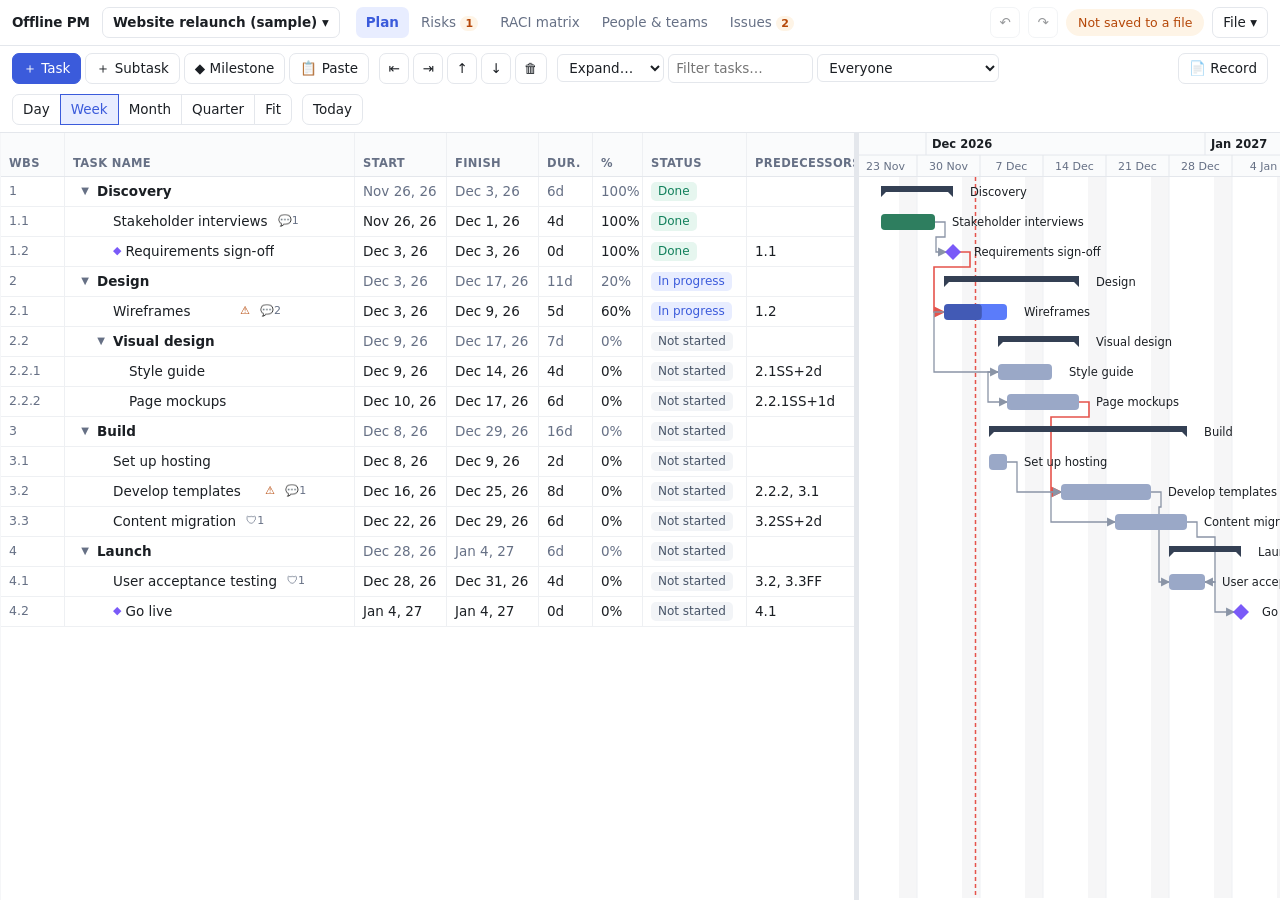
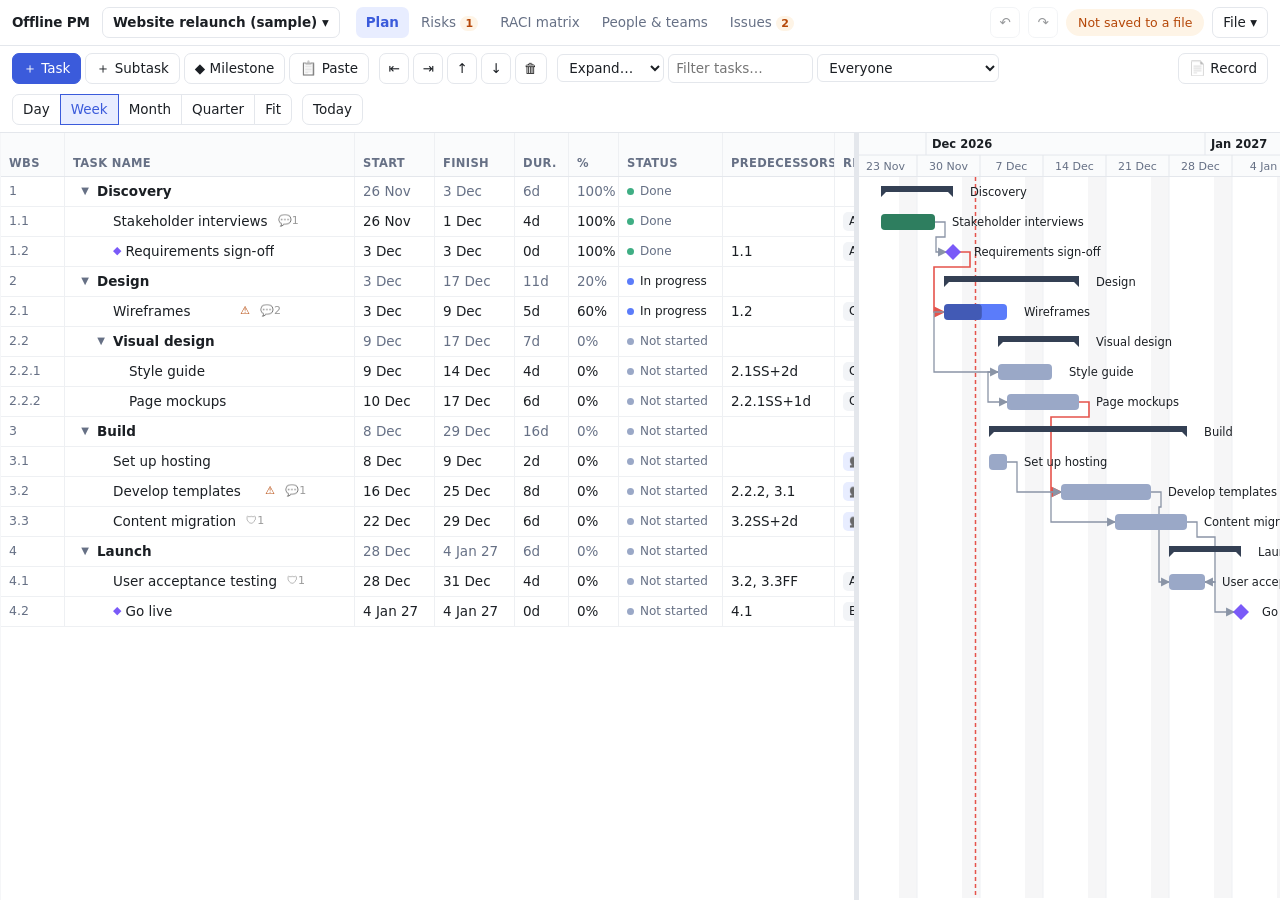
